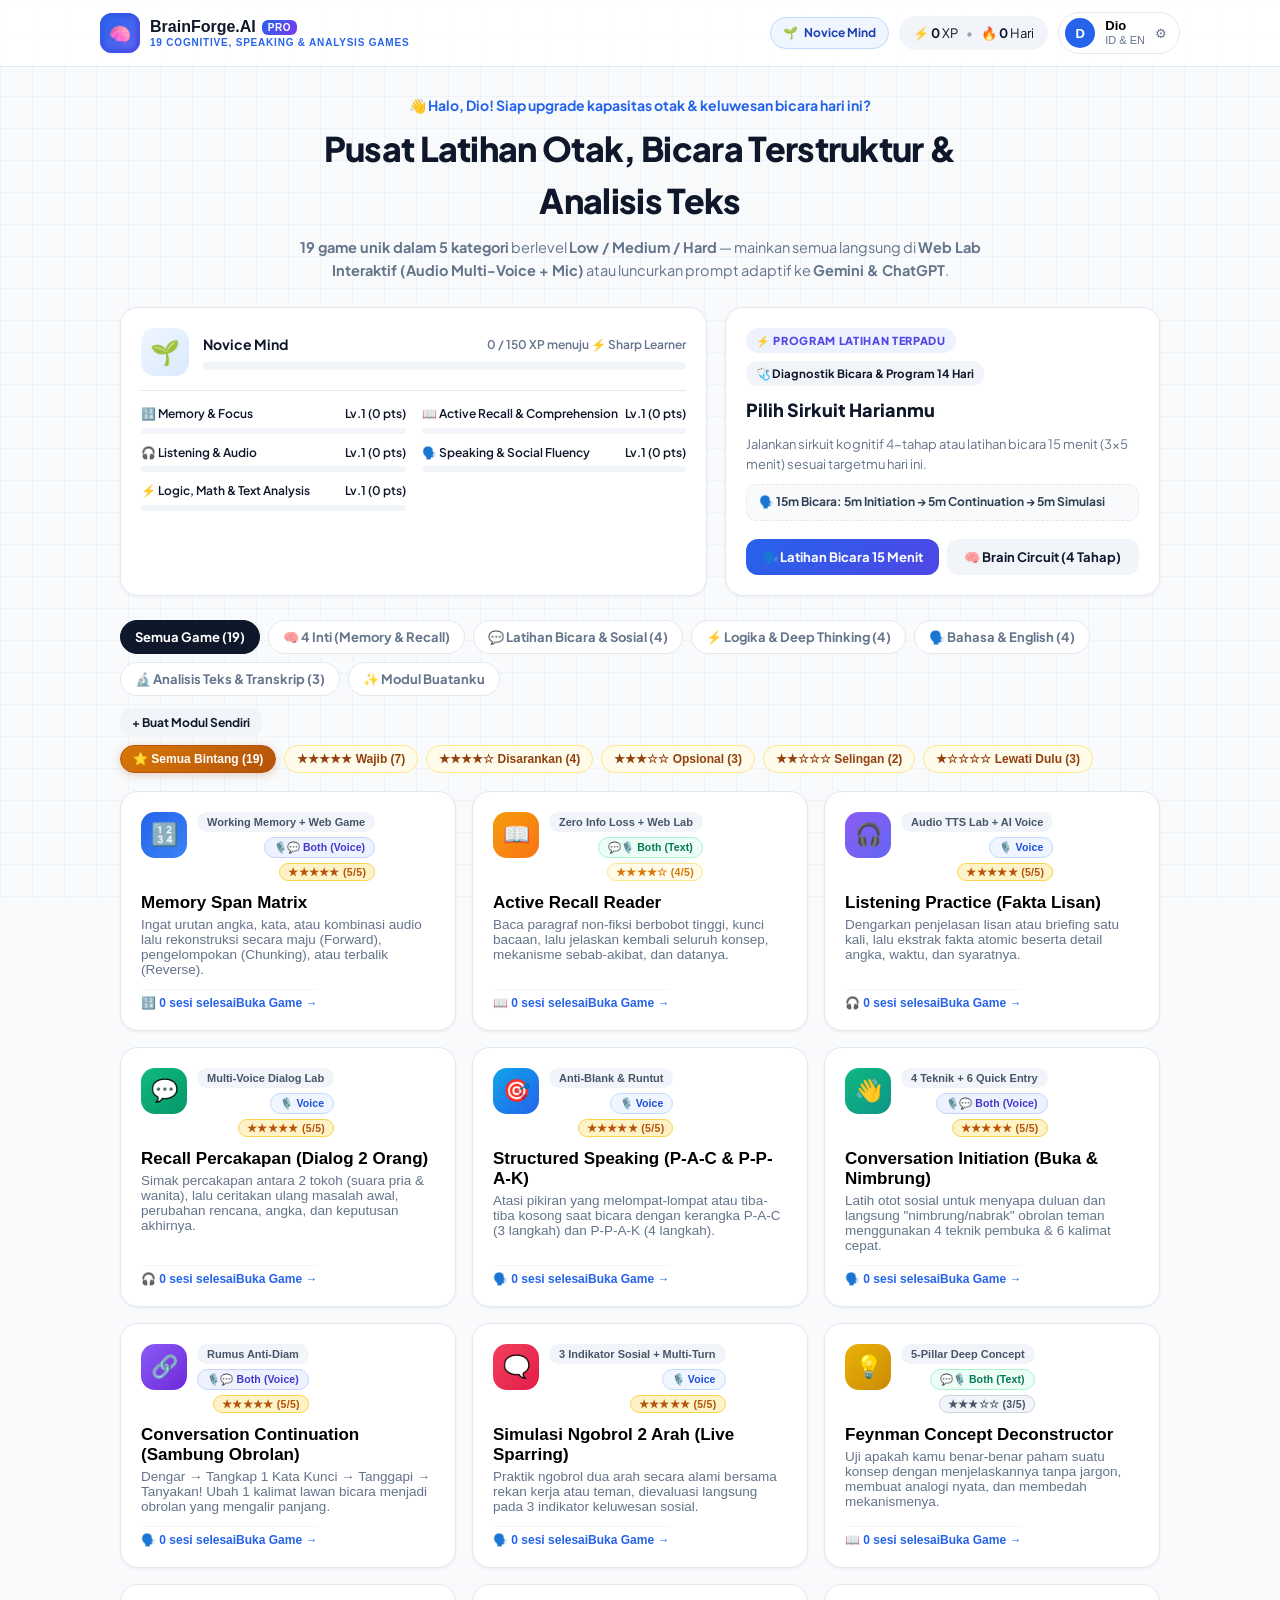
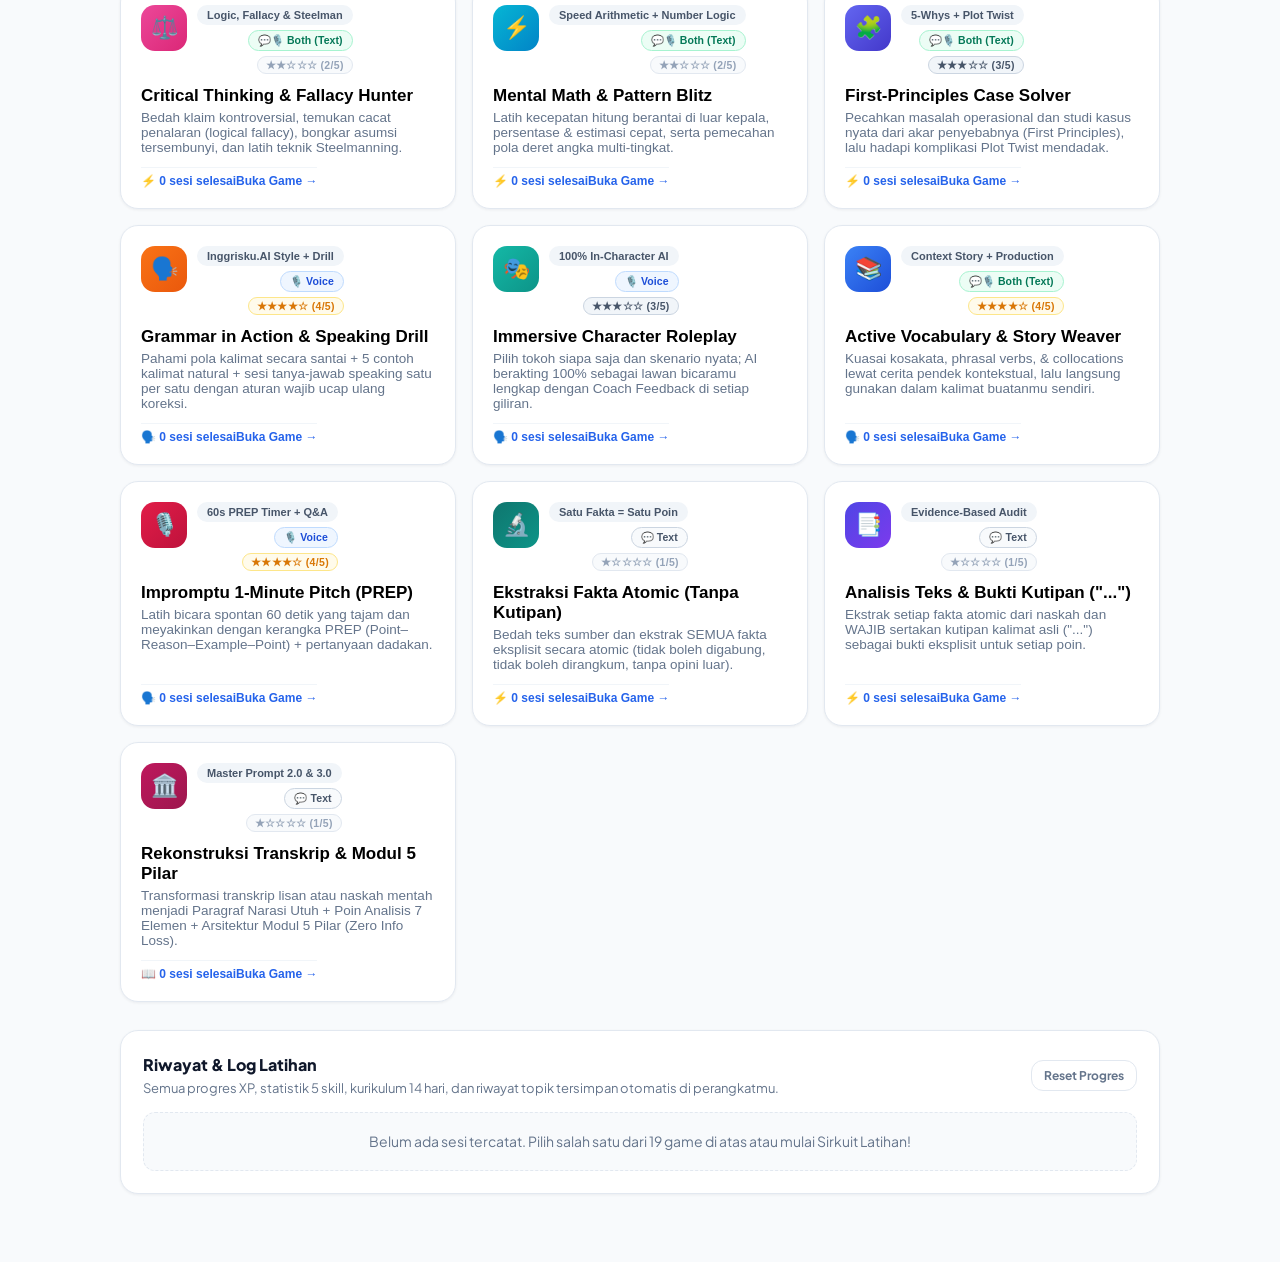
==== BrainForge_HP_Standalone.html @ bdf231d9 "Initial commit: BrainForge.AI Pro (19 Games, Web Lab, & Android Hub)" ====
<!DOCTYPE html>
<html lang="id">
<head>
  <meta charset="UTF-8" />
  <meta name="viewport" content="width=device-width, initial-scale=1.0" />
  <meta name="theme-color" content="#2563eb" />
  <title>BrainForge.AI Pro — Cognitive, Speaking &amp; Text Mastery Suite</title>
  <link rel="icon" type="image/png" href="[data-uri]" />
  <link rel="apple-touch-icon" href="[data-uri]" />
  <link rel="manifest" href="manifest.webmanifest" />
  <link rel="preconnect" href="https://fonts.googleapis.com" />
  <link rel="preconnect" href="https://fonts.gstatic.com" crossorigin />
  <link href="https://fonts.googleapis.com/css2?family=Plus+Jakarta+Sans:wght@400;500;600;700;800&display=swap" rel="stylesheet" />
  <style>
:root {
  --bg: #f8fafc;
  --surface: #ffffff;
  --text: #0f172a;
  --muted: #64748b;
  --border: #e2e8f0;
  --primary: #2563eb;
  --primary-hover: #1d4ed8;
  --emerald: #10b981;
  --amber: #f59e0b;
  --purple: #8b5cf6;
  --shadow-sm: 0 1px 3px rgba(15, 23, 42, 0.06);
  --shadow-md: 0 10px 28px rgba(15, 23, 42, 0.07);
  --radius: 18px;
}

* {
  box-sizing: border-box;
  margin: 0;
  padding: 0;
}

body {
  font-family: 'Plus Jakarta Sans', -apple-system, BlinkMacSystemFont, 'Segoe UI', sans-serif;
  background-color: var(--bg);
  color: var(--text);
  line-height: 1.55;
  min-height: 100vh;
}

.bg-grid {
  position: fixed;
  inset: 0;
  pointer-events: none;
  z-index: -1;
  background-image:
    linear-gradient(to right, rgba(148, 163, 184, 0.08) 1px, transparent 1px),
    linear-gradient(to bottom, rgba(148, 163, 184, 0.08) 1px, transparent 1px);
  background-size: 32px 32px;
}

/* Navbar */
.navbar {
  position: relative;
  z-index: 30;
  background: rgba(255, 255, 255, 0.92);
  border-bottom: 1px solid var(--border);
}

.nav-inner {
  max-width: 1120px;
  margin: 0 auto;
  padding: 12px 20px;
  display: flex;
  align-items: center;
  justify-content: space-between;
  gap: 12px;
}

body.in-flutter-app .nav-inner {
  padding-left: 54px;
}

.brand {
  display: flex;
  align-items: center;
  gap: 10px;
  background: none;
  border: none;
  cursor: pointer;
  text-align: left;
}

.brand-icon,
.brand-logo-img {
  width: 40px;
  height: 40px;
  border-radius: 12px;
  background: linear-gradient(135deg, #2563eb, #6366f1);
  display: grid;
  place-items: center;
  font-size: 20px;
  object-fit: cover;
  box-shadow: var(--shadow-sm);
}

.brand-text {
  display: flex;
  flex-direction: column;
}

.brand-text strong {
  font-size: 16px;
  font-weight: 800;
  color: var(--text);
  line-height: 1.15;
  display: flex;
  align-items: center;
  gap: 6px;
}

.pro-badge {
  font-size: 10px;
  background: linear-gradient(135deg, #2563eb, #7c3aed);
  color: #fff;
  padding: 2px 6px;
  border-radius: 6px;
  letter-spacing: 0.05em;
}

.brand-text small {
  font-size: 10px;
  font-weight: 700;
  letter-spacing: 0.08em;
  color: var(--primary);
}

.nav-actions {
  display: flex;
  align-items: center;
  gap: 10px;
}

.rank-pill {
  display: flex;
  align-items: center;
  gap: 6px;
  background: #eff6ff;
  border: 1px solid #bfdbfe;
  color: #1e40af;
  padding: 6px 12px;
  border-radius: 999px;
  font-size: 12px;
}

.stat-pill {
  display: flex;
  align-items: center;
  gap: 8px;
  background: #f1f5f9;
  padding: 7px 14px;
  border-radius: 999px;
  font-size: 13px;
  color: var(--text);
}

.stat-pill .dot {
  color: #94a3b8;
}

.profile-pill {
  display: flex;
  align-items: center;
  gap: 10px;
  background: var(--surface);
  border: 1px solid var(--border);
  padding: 5px 12px 5px 6px;
  border-radius: 999px;
  cursor: pointer;
  transition: border-color 0.15s, box-shadow 0.15s;
}

.profile-pill:hover {
  border-color: #cbd5e1;
  box-shadow: var(--shadow-sm);
}

.avatar {
  width: 30px;
  height: 30px;
  border-radius: 999px;
  background: var(--primary);
  color: #fff;
  font-weight: 700;
  font-size: 13px;
  display: grid;
  place-items: center;
}

.profile-meta {
  display: flex;
  flex-direction: column;
  text-align: left;
  line-height: 1.15;
}

.profile-meta strong {
  font-size: 13px;
}

.profile-meta small {
  font-size: 11px;
  color: var(--muted);
}

.edit-icon {
  font-size: 13px;
  color: var(--muted);
}

/* Container */
.container {
  max-width: 1080px;
  margin: 0 auto;
  padding: 28px 20px 68px;
}

.view {
  display: none;
}

.view.active {
  display: block;
}

/* Hero */
.hero {
  text-align: center;
  max-width: 740px;
  margin: 0 auto 26px;
}

.greeting {
  font-size: 14px;
  font-weight: 700;
  color: var(--primary);
  margin-bottom: 6px;
}

.hero h1 {
  font-size: clamp(25px, 3.6vw, 34px);
  font-weight: 800;
  letter-spacing: -0.02em;
  margin-bottom: 8px;
}

.subtitle {
  color: var(--muted);
  font-size: 14.5px;
}

/* Command Center (RPG Brain Stats + Daily Circuit) */
.command-center {
  display: grid;
  grid-template-columns: 1.35fr 1fr;
  gap: 18px;
  margin-bottom: 24px;
}

.cc-left,
.cc-right {
  background: var(--surface);
  border: 1px solid var(--border);
  border-radius: var(--radius);
  padding: 20px;
  box-shadow: var(--shadow-sm);
}

.cc-rank-header {
  display: flex;
  align-items: center;
  gap: 14px;
  padding-bottom: 14px;
  margin-bottom: 14px;
  border-bottom: 1px solid var(--border);
}

.cc-rank-badge {
  width: 48px;
  height: 48px;
  border-radius: 14px;
  background: linear-gradient(135deg, #eff6ff, #dbeafe);
  display: grid;
  place-items: center;
  font-size: 24px;
  flex-shrink: 0;
}

.cc-rank-info {
  flex: 1;
}

.cc-rank-title-row {
  display: flex;
  align-items: center;
  justify-content: space-between;
  margin-bottom: 6px;
  font-size: 14px;
}

.cc-xp-text {
  font-size: 12px;
  color: var(--muted);
  font-weight: 600;
}

.progress-track {
  width: 100%;
  height: 8px;
  background: #f1f5f9;
  border-radius: 999px;
  overflow: hidden;
}

.progress-fill {
  height: 100%;
  background: linear-gradient(90deg, #2563eb, #7c3aed);
  border-radius: 999px;
  transition: width 0.3s ease;
}

.skill-bars {
  display: grid;
  grid-template-columns: repeat(2, minmax(0, 1fr));
  gap: 10px 16px;
}

.skill-row {
  display: flex;
  flex-direction: column;
  gap: 4px;
}

.skill-row-top {
  display: flex;
  justify-content: space-between;
  font-size: 12px;
  font-weight: 600;
}

.skill-track {
  height: 6px;
  background: #f1f5f9;
  border-radius: 999px;
  overflow: hidden;
}

.skill-fill {
  height: 100%;
  border-radius: 999px;
  transition: width 0.3s ease;
}

.circuit-box {
  height: 100%;
  display: flex;
  flex-direction: column;
  justify-content: space-between;
  gap: 10px;
}

.circuit-tag {
  align-self: flex-start;
  font-size: 11px;
  font-weight: 800;
  letter-spacing: 0.06em;
  color: #4f46e5;
  background: #eef2ff;
  padding: 4px 10px;
  border-radius: 999px;
}

.circuit-box h3 {
  font-size: 18px;
  font-weight: 800;
}

.circuit-box p {
  font-size: 13px;
  color: var(--muted);
}

.circuit-steps {
  font-size: 12px;
  font-weight: 700;
  color: #334155;
  background: #f8fafc;
  border: 1px dashed var(--border);
  padding: 8px 12px;
  border-radius: 10px;
}

.btn-full {
  width: 100%;
}

/* Category Filter Toolbar */
.toolbar-row {
  display: flex;
  align-items: center;
  justify-content: space-between;
  flex-wrap: wrap;
  gap: 12px;
  margin-bottom: 18px;
}

.category-tabs {
  display: flex;
  flex-wrap: wrap;
  gap: 8px;
}

.cat-tab {
  padding: 8px 14px;
  border-radius: 999px;
  border: 1px solid var(--border);
  background: var(--surface);
  font-family: inherit;
  font-size: 13px;
  font-weight: 700;
  color: var(--muted);
  cursor: pointer;
  transition: all 0.15s;
}

.cat-tab:hover {
  border-color: #cbd5e1;
  color: var(--text);
}

.cat-tab.active {
  background: var(--text);
  border-color: var(--text);
  color: #fff;
}

/* Module Grid */
.module-grid {
  display: grid;
  grid-template-columns: repeat(3, minmax(0, 1fr));
  gap: 16px;
  margin-bottom: 28px;
}

.module-card {
  position: relative;
  background: var(--surface);
  border: 1px solid var(--border);
  border-radius: var(--radius);
  padding: 20px;
  text-align: left;
  cursor: pointer;
  box-shadow: var(--shadow-sm);
  transition: transform 0.16s ease, box-shadow 0.16s ease, border-color 0.16s ease;
  display: flex;
  flex-direction: column;
  gap: 12px;
}

.module-card:hover {
  transform: translateY(-3px);
  box-shadow: var(--shadow-md);
  border-color: #cbd5e1;
}

.module-card-top {
  display: flex;
  align-items: flex-start;
  justify-content: space-between;
  gap: 10px;
}

.module-icon {
  width: 46px;
  height: 46px;
  border-radius: 14px;
  display: grid;
  place-items: center;
  font-size: 22px;
  color: #fff;
}

.module-tags-col {
  display: flex;
  flex-direction: column;
  align-items: flex-end;
  gap: 5px;
}

.module-tag {
  font-size: 11px;
  font-weight: 700;
  padding: 4px 10px;
  border-radius: 999px;
  background: #f1f5f9;
  color: #475569;
}

.mode-badge {
  font-size: 10.5px;
  font-weight: 800;
  padding: 3px 9px;
  border-radius: 999px;
  border: 1px solid transparent;
  letter-spacing: 0.01em;
}

.mode-badge.mode-voice {
  background: #eff6ff;
  color: #1d4ed8;
  border-color: #bfdbfe;
}

.mode-badge.mode-both-voice {
  background: #eef2ff;
  color: #4338ca;
  border-color: #c7d2fe;
}

.mode-badge.mode-both-text {
  background: #ecfdf5;
  color: #047857;
  border-color: #a7f3d0;
}

.mode-badge.mode-text {
  background: #f8fafc;
  color: #475569;
  border-color: #cbd5e1;
}

.star-filter-row {
  display: flex;
  flex-wrap: wrap;
  gap: 8px;
  margin: -10px 0 18px;
}

.star-tab {
  border: 1px solid #fde68a;
  background: #fffbeb;
  color: #92400e;
  padding: 6px 12px;
  border-radius: 999px;
  font-size: 12px;
  font-weight: 700;
  cursor: pointer;
  transition: all 0.15s;
}

.star-tab:hover {
  background: #fef3c7;
}

.star-tab.active {
  background: linear-gradient(135deg, #d97706, #b45309);
  border-color: #b45309;
  color: #ffffff;
  box-shadow: 0 2px 8px rgba(180, 83, 9, 0.25);
}

.star-badge {
  font-size: 10.5px;
  font-weight: 800;
  padding: 2px 8px;
  border-radius: 999px;
  border: 1px solid transparent;
  letter-spacing: 0.03em;
}

.star-badge.star-5 {
  background: #fef3c7;
  color: #b45309;
  border-color: #fcd34d;
}

.star-badge.star-4 {
  background: #fffbeb;
  color: #d97706;
  border-color: #fde68a;
}

.star-badge.star-3 {
  background: #f1f5f9;
  color: #475569;
  border-color: #cbd5e1;
}

.star-badge.star-2,
.star-badge.star-1 {
  background: #f8fafc;
  color: #94a3b8;
  border-color: #e2e8f0;
}

.module-card h3 {
  font-size: 17px;
  font-weight: 800;
  margin-bottom: 4px;
}

.module-card p {
  font-size: 13.5px;
  color: var(--muted);
}

.module-footer {
  display: flex;
  align-items: center;
  justify-content: space-between;
  font-size: 12px;
  font-weight: 700;
  color: var(--primary);
  margin-top: auto;
  padding-top: 6px;
  border-top: 1px solid #f1f5f9;
}

/* History Card */
.history-card {
  background: var(--surface);
  border: 1px solid var(--border);
  border-radius: var(--radius);
  padding: 22px;
  box-shadow: var(--shadow-sm);
}

.history-header {
  display: flex;
  align-items: center;
  justify-content: space-between;
  gap: 12px;
  margin-bottom: 14px;
}

.history-header h2 {
  font-size: 16px;
  font-weight: 800;
}

.history-header p {
  font-size: 13px;
  color: var(--muted);
}

.history-list {
  display: flex;
  flex-direction: column;
  gap: 10px;
}

.history-empty {
  text-align: center;
  padding: 18px;
  color: var(--muted);
  font-size: 14px;
  background: #f8fafc;
  border-radius: 12px;
  border: 1px dashed var(--border);
}

.history-item {
  display: flex;
  align-items: center;
  justify-content: space-between;
  gap: 12px;
  padding: 12px 14px;
  border-radius: 12px;
  background: #f8fafc;
  border: 1px solid var(--border);
  font-size: 13px;
}

.history-item-left {
  display: flex;
  align-items: center;
  gap: 10px;
}

.history-badges {
  display: flex;
  align-items: center;
  gap: 6px;
}

.badge {
  font-size: 11px;
  font-weight: 700;
  padding: 3px 8px;
  border-radius: 999px;
}

.badge-low { background: #dcfce7; color: #166534; }
.badge-medium { background: #fef3c7; color: #92400e; }
.badge-hard { background: #fee2e2; color: #991b1b; }
.badge-xp { background: #dbeafe; color: #1e40af; }

/* Circuit Banner */
.circuit-banner {
  display: flex;
  align-items: center;
  justify-content: space-between;
  flex-wrap: wrap;
  gap: 12px;
  background: linear-gradient(135deg, #1e1b4b, #312e81);
  color: #fff;
  padding: 14px 18px;
  border-radius: 14px;
  margin-bottom: 16px;
}

.circuit-banner[hidden] {
  display: none;
}

.circuit-banner strong {
  display: block;
  font-size: 14px;
}

.circuit-banner span {
  font-size: 12px;
  color: #c7d2fe;
}

.circuit-banner-actions {
  display: flex;
  gap: 8px;
}

/* Workspace View */
.workspace-top-bar {
  display: flex;
  align-items: center;
  justify-content: space-between;
  margin-bottom: 14px;
}

.workspace-top-right {
  display: flex;
  align-items: center;
  gap: 8px;
}

.btn-back {
  background: var(--surface);
  border: 1px solid var(--border);
  border-radius: 12px;
  padding: 8px 14px;
  font-size: 13.5px;
  font-weight: 700;
  cursor: pointer;
  color: var(--text);
}

.btn-back:hover {
  background: #f1f5f9;
}

.workspace-badge {
  font-size: 12px;
  font-weight: 700;
  padding: 6px 12px;
  border-radius: 999px;
  background: #eff6ff;
  color: var(--primary);
}

.workspace-header-card {
  background: var(--surface);
  border: 1px solid var(--border);
  border-radius: var(--radius);
  padding: 22px;
  margin-bottom: 18px;
  box-shadow: var(--shadow-sm);
}

.ws-title-row {
  display: flex;
  align-items: center;
  gap: 16px;
}

.ws-icon {
  width: 54px;
  height: 54px;
  border-radius: 16px;
  display: grid;
  place-items: center;
  font-size: 26px;
  color: #fff;
  flex-shrink: 0;
}

.ws-title-row h1 {
  font-size: 22px;
  font-weight: 800;
}

.ws-title-row p {
  color: var(--muted);
  font-size: 14px;
}

.mode-tabs {
  display: flex;
  flex-wrap: wrap;
  gap: 8px;
  margin-top: 16px;
  padding-top: 16px;
  border-top: 1px solid var(--border);
}

.mode-tab {
  padding: 9px 16px;
  border-radius: 12px;
  border: 1px solid var(--border);
  background: #f8fafc;
  font-family: inherit;
  font-size: 13px;
  font-weight: 700;
  cursor: pointer;
  color: var(--muted);
}

.mode-tab.active {
  background: var(--primary);
  border-color: var(--primary);
  color: #fff;
}

/* Config & Prompt Cards */
.workspace-body {
  display: flex;
  flex-direction: column;
  gap: 18px;
}

.workspace-body[hidden] {
  display: none;
}

.config-card,
.prompt-card,
.minigame-card {
  background: var(--surface);
  border: 1px solid var(--border);
  border-radius: var(--radius);
  padding: 22px;
  box-shadow: var(--shadow-sm);
}

.config-grid-2 {
  display: grid;
  grid-template-columns: 1fr 1.2fr;
  gap: 16px;
  margin-bottom: 18px;
}

.config-card > .config-grid-2,
.config-card > .field-group:not(:first-child):not([hidden]) {
  margin-top: 20px;
  padding-top: 20px;
  border-top: 1px solid #e2e8f0;
}

@media (max-width: 980px) {
  .config-grid-2 .field-group + .field-group {
    padding-top: 20px;
    border-top: 1px solid #e2e8f0;
  }
}

.field-group {
  margin-bottom: 18px;
}

.field-group:last-child {
  margin-bottom: 0;
}

.field-group label {
  display: block;
  font-size: 13.5px;
  font-weight: 700;
  margin-bottom: 8px;
}

.label-row {
  display: flex;
  align-items: flex-start;
  justify-content: space-between;
  gap: 12px;
  margin-bottom: 10px;
}

.label-row label {
  margin-bottom: 0;
  flex: 1;
  line-height: 1.4;
}

.btn-link {
  background: #eff6ff;
  border: 1px solid #bfdbfe;
  border-radius: 999px;
  padding: 5px 11px;
  color: var(--primary);
  font-size: 12px;
  font-weight: 700;
  cursor: pointer;
  white-space: nowrap;
  flex-shrink: 0;
  transition: background 0.15s, border-color 0.15s;
}

.btn-link:hover {
  background: #dbeafe;
  border-color: var(--primary);
  text-decoration: none;
}

.interaction-select-grid {
  display: grid;
  grid-template-columns: 1.35fr 0.8fr 1fr;
  gap: 8px;
  align-items: stretch;
}

.interaction-select-grid .custom-select-wrap {
  display: block;
  width: 100%;
}

.optional {
  font-weight: 500;
  color: var(--muted);
  font-size: 12px;
}

.level-selector {
  display: grid;
  grid-template-columns: repeat(3, minmax(0, 1fr));
  gap: 10px;
}

.level-btn {
  padding: 12px 14px;
  border-radius: 14px;
  border: 2px solid var(--border);
  background: #f8fafc;
  cursor: pointer;
  text-align: left;
  transition: all 0.15s;
}

.level-btn-top {
  display: flex;
  align-items: center;
  justify-content: space-between;
  margin-bottom: 4px;
}

.level-btn strong {
  font-size: 15px;
  color: var(--text);
}

.xp-pill {
  font-size: 11px;
  font-weight: 800;
  padding: 2px 7px;
  border-radius: 999px;
  background: rgba(15, 23, 42, 0.07);
}

.level-btn small {
  font-size: 12px;
  color: var(--muted);
  display: block;
}

.level-btn.active[data-level="Low"] {
  border-color: #10b981;
  background: #ecfdf5;
}

.level-btn.active[data-level="Medium"] {
  border-color: #f59e0b;
  background: #fffbeb;
}

.level-btn.active[data-level="Hard"] {
  border-color: #ef4444;
  background: #fef2f2;
}

.lang-selector {
  display: flex;
  flex-wrap: wrap;
  gap: 8px;
}

.chip-btn {
  padding: 8px 13px;
  border-radius: 999px;
  border: 1px solid var(--border);
  background: #f8fafc;
  font-family: inherit;
  font-size: 12.5px;
  font-weight: 700;
  cursor: pointer;
  color: var(--text);
}

.chip-btn.active {
  background: var(--text);
  color: #fff;
  border-color: var(--text);
}

.select-compact {
  padding: 8px 10px;
  border-radius: 10px;
  border: 1px solid var(--border);
  background: #f8fafc;
  font-family: inherit;
  font-size: 12.5px;
  font-weight: 600;
  color: var(--text);
  cursor: pointer;
}

.text-input {
  width: 100%;
  padding: 12px 14px;
  border-radius: 12px;
  border: 1px solid var(--border);
  font-family: inherit;
  font-size: 14px;
  color: var(--text);
  background: #fff;
  outline: none;
  transition: border-color 0.15s;
}

.text-input:focus {
  border-color: var(--primary);
}

.topic-suggestions {
  display: flex;
  flex-wrap: wrap;
  gap: 6px;
  margin-top: 10px;
}

.topic-chip {
  font-size: 12px;
  padding: 5px 11px;
  border-radius: 999px;
  border: 1px solid var(--border);
  background: #f8fafc;
  color: #475569;
  cursor: pointer;
}

.topic-chip:hover {
  border-color: var(--primary);
  color: var(--primary);
  background: #eff6ff;
}

/* Custom Topic Browser (Tab 1 - 10, 100/Tab) */
.topic-browser-wrap {
  margin-top: 10px;
}

.topic-browser-toggle {
  width: 100%;
  display: flex;
  align-items: center;
  justify-content: space-between;
  padding: 11px 14px;
  border-radius: 12px;
  border: 1px solid var(--border);
  background: #f8fafc;
  color: var(--text);
  font-family: inherit;
  font-size: 13px;
  font-weight: 700;
  cursor: pointer;
  transition: border-color 0.15s, background 0.15s;
}

.topic-browser-toggle:hover,
.topic-browser-toggle.open {
  border-color: var(--primary);
  background: #eff6ff;
  color: var(--primary);
}

.tb-arrow {
  font-size: 11px;
  transition: transform 0.18s;
}

.topic-browser-toggle.open .tb-arrow {
  transform: rotate(180deg);
}

.topic-browser-panel {
  margin-top: 8px;
  border: 1px solid var(--border);
  border-radius: 14px;
  background: #ffffff;
  padding: 12px;
  box-shadow: var(--shadow-md);
}

.topic-browser-panel[hidden] {
  display: none;
}

.tb-panel-header {
  display: flex;
  align-items: center;
  justify-content: space-between;
  gap: 10px;
  padding-bottom: 10px;
  margin-bottom: 10px;
  border-bottom: 1px solid var(--border);
  font-size: 13px;
}

.input-with-clear {
  display: flex;
  align-items: center;
  gap: 6px;
}

.input-with-clear .text-input {
  flex: 1;
}

.btn-close-red {
  width: 30px;
  height: 30px;
  border-radius: 999px;
  border: 1px solid #fecaca;
  background: #fef2f2;
  color: #dc2626;
  font-size: 13px;
  font-weight: 800;
  display: inline-grid;
  place-items: center;
  cursor: pointer;
  flex-shrink: 0;
  transition: all 0.14s;
}

.btn-close-red:hover {
  background: #dc2626;
  color: #fff;
  border-color: #dc2626;
}

.topic-editor-box {
  position: relative;
  border-radius: 16px;
  border: 1.5px solid var(--border);
  background: #f8fafc;
  transition: border-color 0.18s ease, box-shadow 0.18s ease, background 0.18s ease;
  overflow: hidden;
}

.topic-editor-box:focus-within {
  border-color: var(--primary);
  background: #ffffff;
  box-shadow: 0 0 0 4px rgba(79, 70, 229, 0.12);
}

.topic-textarea {
  width: 100%;
  min-height: 92px;
  max-height: 220px;
  padding: 15px 48px 12px 16px;
  border: none;
  border-radius: 0;
  background: transparent;
  font-size: 15px;
  line-height: 1.55;
  resize: vertical;
  display: block;
}

.topic-textarea:focus {
  border-color: transparent;
}

.topic-textarea::placeholder {
  color: #94a3b8;
  font-size: 13.5px;
  line-height: 1.5;
}

.topic-clear-btn {
  position: absolute;
  top: 12px;
  right: 12px;
  width: 28px;
  height: 28px;
  font-size: 12px;
  opacity: 0.72;
}

.topic-clear-btn[hidden] {
  display: none;
}

.topic-clear-btn.is-active {
  opacity: 1;
}

.topic-editor-footer {
  display: flex;
  align-items: center;
  justify-content: space-between;
  gap: 10px;
  padding: 8px 14px;
  border-top: 1px dashed #e2e8f0;
  background: rgba(241, 245, 249, 0.6);
  font-size: 11.5px;
  color: var(--muted);
}

.topic-editor-hint {
  line-height: 1.35;
}

.topic-char-count {
  font-weight: 700;
  color: #64748b;
  white-space: nowrap;
}

.tb-search-row {
  margin-bottom: 10px;
}

.tb-search-input {
  padding: 9px 12px;
  font-size: 13px;
  background: #f8fafc;
}

.topic-page-tabs {
  display: flex;
  flex-wrap: wrap;
  gap: 6px;
  margin-bottom: 10px;
  padding-bottom: 10px;
  border-bottom: 1px solid var(--border);
}

.topic-page-tab {
  padding: 5px 10px;
  border-radius: 999px;
  border: 1px solid var(--border);
  background: #f8fafc;
  font-family: inherit;
  font-size: 11.5px;
  font-weight: 700;
  color: var(--muted);
  cursor: pointer;
  transition: all 0.14s;
}

.topic-page-tab:hover {
  border-color: var(--primary);
  color: var(--primary);
}

.topic-page-tab.active {
  background: var(--primary);
  border-color: var(--primary);
  color: #fff;
}

.topic-page-list {
  max-height: 250px;
  overflow-y: auto;
  display: flex;
  flex-direction: column;
  gap: 5px;
  padding-right: 4px;
}

.topic-list-item {
  width: 100%;
  display: flex;
  align-items: center;
  gap: 10px;
  padding: 9px 11px;
  border-radius: 10px;
  border: 1px solid transparent;
  background: #f8fafc;
  text-align: left;
  font-family: inherit;
  font-size: 13px;
  color: var(--text);
  cursor: pointer;
  transition: all 0.12s;
}

.topic-list-item:hover {
  background: #eff6ff;
  border-color: #bfdbfe;
  color: var(--primary);
}

.topic-list-item.selected {
  background: #dbeafe;
  border-color: var(--primary);
  font-weight: 700;
}

.topic-num-badge {
  font-size: 11px;
  font-weight: 800;
  padding: 2px 7px;
  border-radius: 6px;
  background: rgba(37, 99, 235, 0.1);
  color: var(--primary);
  flex-shrink: 0;
}

/* Prompt Output */
.prompt-card-header {
  display: flex;
  flex-direction: column;
  align-items: stretch;
  gap: 12px;
  margin-bottom: 14px;
}

.prompt-header-btns {
  display: flex;
  flex-direction: column;
  gap: 8px;
  width: 100%;
}

.prompt-header-btns button {
  width: 100%;
}

.prompt-card-header h2 {
  font-size: 16px;
  font-weight: 800;
}

.prompt-card-header p {
  font-size: 13px;
  color: var(--muted);
}

.prompt-textarea {
  width: 100%;
  padding: 14px;
  border-radius: 14px;
  border: 1px solid var(--border);
  background: #f8fafc;
  font-family: ui-monospace, SFMono-Regular, Menlo, Monaco, Consolas, monospace;
  font-size: 13px;
  line-height: 1.55;
  color: var(--text);
  resize: vertical;
  margin-bottom: 14px;
}

.prompt-textarea:focus {
  outline: none;
  border-color: var(--primary);
  background: #fff;
}

.launcher-actions {
  display: grid;
  grid-template-columns: 1fr 1fr auto;
  gap: 10px;
}

.btn-gemini,
.btn-chatgpt,
.btn-complete,
.btn-primary,
.btn-secondary,
.btn-ghost {
  display: inline-flex;
  align-items: center;
  justify-content: center;
  gap: 8px;
  padding: 12px 18px;
  border-radius: 12px;
  font-family: inherit;
  font-size: 14px;
  font-weight: 700;
  cursor: pointer;
  border: none;
  transition: transform 0.12s, opacity 0.15s, background 0.15s;
}

.btn-gemini {
  background: linear-gradient(135deg, #2563eb, #4f46e5);
  color: #fff;
}

.btn-chatgpt {
  background: #0f172a;
  color: #fff;
}

.btn-complete {
  background: #ecfdf5;
  color: #047857;
  border: 1px solid #a7f3d0;
}

.btn-primary {
  background: var(--primary);
  color: #fff;
}

.btn-secondary {
  background: #f1f5f9;
  color: var(--text);
}

.btn-ghost {
  background: transparent;
  color: var(--muted);
  border: 1px solid var(--border);
}

.btn-cancel-voice {
  display: inline-flex;
  align-items: center;
  justify-content: center;
  gap: 6px;
  border-radius: 12px;
  font-family: inherit;
  font-weight: 700;
  cursor: pointer;
  background: #fef2f2;
  color: #dc2626;
  border: 1px solid #fecaca;
  transition: all 0.15s;
}

.btn-cancel-voice:hover,
.btn-cancel-voice.is-speaking {
  background: #dc2626;
  color: #fff;
  border-color: #dc2626;
}

.btn-sm {
  padding: 7px 12px;
  font-size: 12px;
}

.btn-gemini:hover,
.btn-chatgpt:hover,
.btn-complete:hover,
.btn-primary:hover {
  opacity: 0.94;
  transform: translateY(-1px);
}

.launcher-hint {
  margin-top: 12px;
  font-size: 12px;
  color: var(--muted);
}

/* Interactive Web Labs */
.mg-controls {
  display: flex;
  flex-wrap: wrap;
  align-items: center;
  justify-content: space-between;
  gap: 12px;
  padding-bottom: 16px;
  border-bottom: 1px solid var(--border);
}

.mg-control-group {
  display: flex;
  align-items: center;
  flex-wrap: wrap;
  gap: 8px;
  font-size: 13px;
  font-weight: 700;
}

.mg-pills {
  display: flex;
  flex-wrap: wrap;
  gap: 6px;
}

.mg-score-box {
  font-size: 14px;
  color: var(--muted);
}

.mg-stage {
  padding: 30px 16px;
  text-align: center;
}

.mg-status {
  font-size: 14px;
  color: var(--muted);
  margin-bottom: 14px;
}

.mg-display {
  min-height: 76px;
  display: grid;
  place-items: center;
  font-size: clamp(22px, 3.6vw, 34px);
  font-weight: 800;
  letter-spacing: 0.05em;
  color: var(--primary);
  background: #f8fafc;
  border: 1px solid var(--border);
  border-radius: 16px;
  padding: 18px;
  margin-bottom: 18px;
}

.mg-input-area {
  display: flex;
  gap: 10px;
  max-width: 580px;
  margin: 0 auto;
}

.mg-footer {
  display: flex;
  align-items: center;
  justify-content: space-between;
  flex-wrap: wrap;
  gap: 12px;
  padding-top: 16px;
  border-top: 1px solid var(--border);
}

.mg-rule-note {
  font-size: 12px;
  color: var(--muted);
}

/* Active Recall & Audio Labs */
.lab-reading-box,
.lab-recall-box,
.lab-box {
  margin-top: 16px;
  padding: 18px;
  border-radius: 14px;
  background: #f8fafc;
  border: 1px solid var(--border);
}

.lab-reading-header {
  display: flex;
  align-items: center;
  justify-content: space-between;
  margin-bottom: 10px;
}

.lab-passage-text {
  font-size: 15.5px;
  line-height: 1.7;
  color: #1e293b;
}

.audio-stage {
  text-align: center;
  padding: 24px 16px;
  margin-top: 16px;
  background: linear-gradient(180deg, #f8fafc, #eff6ff);
  border: 1px solid #dbeafe;
  border-radius: 16px;
}

.audio-stage h3 {
  font-size: 18px;
  margin-bottom: 6px;
}

.audio-controls-row {
  display: flex;
  justify-content: center;
  align-items: center;
  gap: 10px;
  margin-top: 12px;
}

.lab-result-box {
  margin-top: 16px;
  padding: 18px;
  border-radius: 14px;
  background: #f0fdf4;
  border: 1px solid #bbf7d0;
  font-size: 14px;
}

/* Modal */
.modal-backdrop {
  position: fixed;
  inset: 0;
  background: rgba(15, 23, 42, 0.45);
  display: grid;
  place-items: center;
  padding: 20px;
  z-index: 50;
}

.modal-backdrop[hidden] {
  display: none;
}

.modal-card {
  width: 100%;
  max-width: 460px;
  background: var(--surface);
  border-radius: 20px;
  padding: 24px;
  box-shadow: 0 20px 45px rgba(15, 23, 42, 0.2);
}

.modal-card-lg {
  max-width: 620px;
}

.modal-card h2 {
  font-size: 20px;
  margin-bottom: 4px;
}

.modal-card > p {
  font-size: 13px;
  color: var(--muted);
  margin-bottom: 18px;
}

.modal-actions {
  display: flex;
  justify-content: flex-end;
  gap: 10px;
  margin-top: 18px;
}

/* Toast */
.toast {
  position: fixed;
  bottom: 24px;
  left: 50%;
  transform: translateX(-50%) translateY(16px);
  background: #0f172a;
  color: #fff;
  padding: 10px 18px;
  border-radius: 999px;
  font-size: 13px;
  font-weight: 600;
  opacity: 0;
  pointer-events: none;
  transition: opacity 0.2s, transform 0.2s;
  z-index: 60;
}

.toast.show {
  opacity: 1;
  transform: translateX(-50%) translateY(0);
}

@media (max-width: 900px) {
  .command-center {
    grid-template-columns: 1fr;
  }

  .module-grid {
    grid-template-columns: repeat(2, minmax(0, 1fr));
  }

  .config-grid-2 {
    grid-template-columns: 1fr;
  }
}

.custom-select-native {
  display: none !important;
}

.custom-select-wrap {
  position: relative;
  display: inline-block;
  max-width: 100%;
}

.custom-select-wrap.is-full {
  display: block;
  width: 100%;
}

.custom-select-trigger {
  width: 100%;
  display: flex;
  align-items: center;
  justify-content: space-between;
  gap: 8px;
  padding: 10px 13px;
  border-radius: 12px;
  border: 1.5px solid var(--border);
  background: #ffffff;
  color: var(--text);
  font-family: inherit;
  font-size: 13px;
  font-weight: 700;
  cursor: pointer;
  text-align: left;
  transition: border-color 0.15s, box-shadow 0.15s, background 0.15s;
}

.custom-select-wrap.is-full .custom-select-trigger {
  padding: 12px 14px;
  font-size: 14px;
  font-weight: 600;
}

.custom-select-trigger:hover,
.custom-select-trigger.open {
  border-color: var(--primary);
  background: #eff6ff;
  box-shadow: 0 0 0 3px rgba(37, 99, 235, 0.12);
}

.custom-select-arrow {
  font-size: 10px;
  color: var(--muted);
  transition: transform 0.18s;
  flex-shrink: 0;
}

.custom-select-trigger.open .custom-select-arrow {
  transform: rotate(180deg);
}

.custom-select-panel {
  position: absolute;
  top: calc(100% + 8px);
  left: 0;
  right: auto;
  bottom: auto;
  height: auto;
  min-width: 240px;
  max-width: min(320px, 90vw);
  padding: 14px;
  border-radius: 16px;
  border: 1.5px solid #cbd5e1;
  background: #ffffff;
  box-shadow: 0 18px 42px rgba(15, 23, 42, 0.22);
  z-index: 150;
}

.custom-select-panel[hidden] {
  display: none !important;
}

[hidden] {
  display: none !important;
}

.custom-select-list {
  display: flex;
  flex-direction: column;
  gap: 7px;
  max-height: 260px;
  overflow-y: auto;
}

.custom-select-option {
  width: 100%;
  display: flex;
  align-items: center;
  justify-content: space-between;
  gap: 10px;
  padding: 11px 13px;
  border-radius: 11px;
  border: 1px solid #e2e8f0;
  background: #f8fafc;
  color: var(--text);
  font-family: inherit;
  font-size: 13.5px;
  font-weight: 600;
  text-align: left;
  cursor: pointer;
  transition: all 0.14s;
}

.custom-select-option:hover {
  border-color: #93c5fd;
  background: #eff6ff;
}

.custom-select-option.active {
  background: var(--primary);
  color: #ffffff;
  border-color: var(--primary);
}

.custom-select-check {
  font-size: 13px;
  font-weight: 800;
  flex-shrink: 0;
}

@media (max-width: 640px) {
  .module-grid,
  .level-selector,
  .launcher-actions,
  .skill-bars {
    grid-template-columns: 1fr;
  }

  .rank-pill,
  .stat-pill {
    display: none;
  }

  .mg-input-area {
    flex-direction: column;
  }

  .interaction-select-grid {
    grid-template-columns: 1fr 1fr;
    gap: 10px;
  }

  .interaction-select-grid .custom-select-wrap:first-of-type {
    grid-column: 1 / -1;
  }

  .custom-select-panel {
    position: fixed;
    left: 16px;
    right: 16px;
    bottom: 24px;
    top: auto;
    height: auto;
    min-width: 0;
    width: auto;
    max-width: none;
    padding: 16px;
    z-index: 220;
    background: #ffffff;
    border: 2px solid #cbd5e1;
    box-shadow: 0 -8px 40px rgba(15, 23, 42, 0.28), 0 20px 50px rgba(15, 23, 42, 0.32);
    border-radius: 20px;
  }
}

</style>
</head>
<body>
  <div class="bg-grid"></div>

  <!-- Top Navbar -->
  <header class="navbar">
    <div class="nav-inner">
      <button class="brand" id="nav-home-btn" type="button" aria-label="Kembali ke Beranda">
        <img src="[data-uri]" alt="BrainForge.AI" class="brand-logo-img" />
        <span class="brand-text">
          <strong>BrainForge.AI <span class="pro-badge">PRO</span></strong>
          <small>19 COGNITIVE, SPEAKING &amp; ANALYSIS GAMES</small>
        </span>
      </button>

      <div class="nav-actions">
        <div class="rank-pill" id="nav-rank-pill" title="Rank Kognitif Saat Ini">
          <span id="nav-rank-icon">🌱</span>
          <strong id="nav-rank-name">Novice Mind</strong>
        </div>
        <div class="stat-pill" title="Total XP &amp; Streak Harian">
          <span>⚡ <strong id="nav-xp">0</strong> XP</span>
          <span class="dot">•</span>
          <span>🔥 <strong id="nav-streak">0</strong> Hari</span>
        </div>
        <button class="profile-pill" id="open-profile-btn" type="button">
          <span class="avatar" id="nav-avatar">D</span>
          <span class="profile-meta">
            <strong id="nav-name">Dio</strong>
            <small id="nav-lang">ID &amp; EN</small>
          </span>
          <span class="edit-icon">⚙</span>
        </button>
      </div>
    </div>
  </header>

  <main class="container">
    <!-- ==================== DASHBOARD VIEW ==================== -->
    <section id="dashboard-view" class="view active">
      <div class="hero">
        <p class="greeting" id="hero-greeting">👋 Halo! Siap upgrade kapasitas otak &amp; keluwesan bicara hari ini?</p>
        <h1>Pusat Latihan Otak, Bicara Terstruktur &amp; Analisis Teks</h1>
        <p class="subtitle">
          <strong>19 game unik dalam 5 kategori</strong> berlevel <strong>Low / Medium / Hard</strong> — mainkan semua langsung di <strong>Web Lab Interaktif (Audio Multi-Voice + Mic)</strong> atau luncurkan prompt adaptif ke <strong>Gemini &amp; ChatGPT</strong>.
        </p>
      </div>

      <!-- Cognitive Command Center (RPG Stats + Circuits + Speaking Diagnostic) -->
      <section class="command-center">
        <div class="cc-left">
          <div class="cc-rank-header">
            <div class="cc-rank-badge" id="cc-rank-icon">🌱</div>
            <div class="cc-rank-info">
              <div class="cc-rank-title-row">
                <strong id="cc-rank-title">Novice Mind</strong>
                <span class="cc-xp-text" id="cc-xp-progress-text">0 / 150 XP ke level berikutnya</span>
              </div>
              <div class="progress-track">
                <div class="progress-fill" id="cc-xp-bar" style="width: 0%"></div>
              </div>
            </div>
          </div>

          <div class="skill-bars" id="skill-bars">
            <!-- Rendered by app.js -->
          </div>
        </div>

        <div class="cc-right">
          <div class="circuit-box">
            <div style="display:flex;justify-content:space-between;align-items:center;gap:8px;flex-wrap:wrap;">
              <span class="circuit-tag">⚡ PROGRAM LATIHAN TERPADU</span>
              <button type="button" class="btn-secondary btn-sm" id="open-diagnostic-btn" style="font-size:11.5px;padding:5px 10px;">
                🩺 Diagnostik Bicara &amp; Program 14 Hari
              </button>
            </div>
            <h3>Pilih Sirkuit Harianmu</h3>
            <p>Jalankan sirkuit kognitif 4-tahap atau latihan bicara 15 menit (3×5 menit) sesuai targetmu hari ini.</p>
            <div class="circuit-steps" id="circuit-steps-preview">
              <span>🗣️ 15m Bicara: 5m Initiation → 5m Continuation → 5m Simulasi</span>
            </div>
            <div style="display:grid;grid-template-columns:1fr 1fr;gap:8px;margin-top:8px;">
              <button type="button" class="btn-gemini" id="start-speaking-circuit-btn" style="padding:10px 12px;font-size:13px;">
                🗣️ Latihan Bicara 15 Menit
              </button>
              <button type="button" class="btn-secondary" id="start-circuit-btn" style="padding:10px 12px;font-size:13px;">
                🧠 Brain Circuit (4 Tahap)
              </button>
            </div>
          </div>
        </div>
      </section>

      <!-- Category Filter & Custom Module Button -->
      <div class="toolbar-row">
        <div class="category-tabs" id="category-tabs">
          <button type="button" class="cat-tab active" data-cat="all">Semua Game (19)</button>
          <button type="button" class="cat-tab" data-cat="core">🧠 4 Inti (Memory &amp; Recall)</button>
          <button type="button" class="cat-tab" data-cat="social">💬 Latihan Bicara &amp; Sosial (4)</button>
          <button type="button" class="cat-tab" data-cat="cognitive">⚡ Logika &amp; Deep Thinking (4)</button>
          <button type="button" class="cat-tab" data-cat="language">🗣️ Bahasa &amp; English (4)</button>
          <button type="button" class="cat-tab" data-cat="analysis">🔬 Analisis Teks &amp; Transkrip (3)</button>
          <button type="button" class="cat-tab" data-cat="custom">✨ Modul Buatanku</button>
        </div>
        <button type="button" class="btn-secondary btn-sm" id="open-custom-modal-btn">
          + Buat Modul Sendiri
        </button>
      </div>

      <!-- Personalized Priority Star Filter -->
      <div class="star-filter-row" id="star-filter-tabs" aria-label="Filter Prioritas Bintang">
        <button type="button" class="star-tab active" data-star="all">⭐ Semua Bintang (19)</button>
        <button type="button" class="star-tab" data-star="5">★★★★★ Wajib (7)</button>
        <button type="button" class="star-tab" data-star="4">★★★★☆ Disarankan (4)</button>
        <button type="button" class="star-tab" data-star="3">★★★☆☆ Opsional (3)</button>
        <button type="button" class="star-tab" data-star="2">★★☆☆☆ Selingan (2)</button>
        <button type="button" class="star-tab" data-star="1">★☆☆☆☆ Lewati Dulu (3)</button>
      </div>

      <!-- Module Cards Grid -->
      <div class="module-grid" id="module-grid">
        <!-- Rendered by app.js -->
      </div>

      <!-- Recent History -->
      <section class="history-card">
        <div class="history-header">
          <div>
            <h2>Riwayat &amp; Log Latihan</h2>
            <p>Semua progres XP, statistik 5 skill, kurikulum 14 hari, dan riwayat topik tersimpan otomatis di perangkatmu.</p>
          </div>
          <button class="btn-ghost btn-sm" id="clear-history-btn" type="button">Reset Progres</button>
        </div>
        <div id="history-list" class="history-list">
          <!-- Rendered by app.js -->
        </div>
      </section>
    </section>

    <!-- ==================== WORKSPACE VIEW ==================== -->
    <section id="workspace-view" class="view">
      <!-- Circuit Banner (shown when in Daily Circuit or 15-Min Speaking Circuit mode) -->
      <div class="circuit-banner" id="circuit-banner" hidden>
        <div>
          <strong id="circuit-banner-title">⚡ Daily Circuit: Tahap 1</strong>
          <span id="circuit-banner-sub">Selesaikan tahap ini lalu klik Tahap Berikutnya.</span>
        </div>
        <div class="circuit-banner-actions">
          <span class="badge badge-xp" id="circuit-timer-badge" hidden style="font-size:13px;padding:6px 12px;">⏱️ 05:00</span>
          <button type="button" class="btn-secondary btn-sm" id="next-circuit-btn">Tahap Berikutnya →</button>
          <button type="button" class="btn-ghost btn-sm" id="exit-circuit-btn">Keluar Sirkuit</button>
        </div>
      </div>

      <div class="workspace-top-bar">
        <button class="btn-back" id="back-to-dashboard-btn" type="button">← Kembali ke Dashboard</button>
        <div class="workspace-top-right">
          <div class="workspace-badge" id="ws-badge">Modul</div>
        </div>
      </div>

      <div class="workspace-header-card">
        <div class="ws-title-row">
          <div class="ws-icon" id="ws-icon">🧠</div>
          <div style="flex:1;">
            <h1 id="ws-title">Judul Modul</h1>
            <p id="ws-desc">Deskripsi modul</p>
            <div id="ws-unique-mechanic" style="margin-top:8px;font-size:12.5px;color:#1d4ed8;background:#eff6ff;border:1px solid #bfdbfe;padding:6px 12px;border-radius:10px;display:inline-block;font-weight:600;"></div>
          </div>
        </div>

        <div class="mode-tabs" id="ws-mode-tabs">
          <button type="button" class="mode-tab active" data-mode="prompt">🚀 Prompt Launcher (Gemini / ChatGPT)</button>
          <button type="button" class="mode-tab" id="tab-weblab-btn" data-mode="weblab">🎮 Main Langsung di Web Lab (Interaktif &amp; Audio)</button>
        </div>
      </div>

      <!-- PANEL 1: SMART PROMPT BUILDER -->
      <div id="prompt-builder-panel" class="workspace-body">
        <div class="config-card">
          <div class="field-group">
            <label>1. Pilih Level Tantangan (Spesifikasi Unik per Game)</label>
            <div class="level-selector" id="level-selector">
              <button type="button" class="level-btn active" data-level="Low">
                <div class="level-btn-top">
                  <strong>Low</strong>
                  <span class="xp-pill">+25 XP</span>
                </div>
                <small id="level-desc-low">Santai &amp; dasar</small>
              </button>
              <button type="button" class="level-btn" data-level="Medium">
                <div class="level-btn-top">
                  <strong>Medium</strong>
                  <span class="xp-pill">+45 XP</span>
                </div>
                <small id="level-desc-medium">Menengah &amp; detail</small>
              </button>
              <button type="button" class="level-btn" data-level="Hard">
                <div class="level-btn-top">
                  <strong>Hard</strong>
                  <span class="xp-pill">+70 XP</span>
                </div>
                <small id="level-desc-hard">Cepat &amp; kompleks</small>
              </button>
            </div>
          </div>

          <div class="config-grid-2">
            <div class="field-group">
              <label>2. Pilih Bahasa Latihan</label>
              <div class="lang-selector" id="lang-selector">
                <button type="button" class="chip-btn active" data-lang="id">🇮🇩 Indonesia</button>
                <button type="button" class="chip-btn" data-lang="en">🇬🇧 English</button>
                <button type="button" class="chip-btn" data-lang="bilingual">🌐 Campur (ID + EN)</button>
              </div>
            </div>

            <div class="field-group">
              <div class="label-row">
                <label>3. Mode Interaksi &amp; Jumlah Ronde</label>
                <button type="button" class="btn-link" id="reset-interaction-btn" title="Reset pilihan ke default">↺ Reset Default</button>
              </div>
              <div class="interaction-select-grid">
                <select id="persona-select" class="select-compact" title="Gaya Coach AI">
                  <option value="bro">😎 Tutor Santai (Gen-Z / Bro)</option>
                  <option value="socratic">🧠 Socratic &amp; Kritis</option>
                  <option value="strict">🎯 Tegas &amp; Presisi</option>
                  <option value="mentor">🤝 Mentor Eksekutif</option>
                </select>
                <select id="rounds-select" class="select-compact" title="Jumlah Ronde">
                  <option value="3">3 Ronde</option>
                  <option value="5">5 Ronde</option>
                  <option value="10">10 Ronde</option>
                  <option value="20">20 Ronde</option>
                </select>
                <select id="interaction-select" class="select-compact" title="Mode Suara atau Teks">
                  <option value="chat">💬 Mode Chat</option>
                  <option value="voice">🎙️ Mode Suara (Voice)</option>
                </select>
              </div>
            </div>
          </div>

          <!-- Character Input (Visible for Roleplay & Speaking Simulation) -->
          <div class="field-group" id="character-field-group" hidden>
            <label for="character-input">🎭 Siapa tokoh lawan bicara yang ingin kamu ajak ngobrol?</label>
            <input
              type="text"
              id="character-input"
              class="text-input"
              placeholder="Contoh: Rekan kerja bagian HSE, Barista di London, HRD Perusahaan, Klien Proyek..."
            />
          </div>

          <div class="field-group topic-field-group">
            <div class="label-row">
              <label for="topic-input" id="topic-field-label">4. Pilih atau Tulis Topik Latihan <span class="optional">(opsional — terkurasi per kategori)</span></label>
              <button type="button" class="btn-link" id="random-topic-btn">🎲 Acak Topik Terkurasi</button>
            </div>
            <div class="topic-browser-wrap" id="topic-browser-wrap">
              <button type="button" class="topic-browser-toggle" id="topic-browser-toggle">
                <span id="topic-browser-toggle-label">📂 Pilih dari Kategori &amp; Subkategori Topik Terkurasi (ID / EN)</span>
                <span class="tb-arrow" id="tb-arrow">▼</span>
              </button>
              <div class="topic-browser-panel" id="topic-browser-panel" hidden>
                <div class="tb-panel-header">
                  <strong>📂 Katalog Topik &amp; Skenario Terkurasi</strong>
                  <button type="button" class="btn-close-red" id="topic-browser-close-btn" title="Tutup katalog topik">✕</button>
                </div>
                <div class="tb-search-row">
                  <input
                    type="search"
                    id="topic-search-input"
                    class="text-input tb-search-input"
                    placeholder="🔍 Cari topik (misal: HSE, APD, Python, Bandung, rapat, tidur)..."
                  />
                </div>
                <div class="topic-page-tabs" id="topic-page-tabs">
                  <!-- Category tabs rendered by app.js -->
                </div>
                <div class="topic-page-list" id="topic-page-list">
                  <!-- Subcategories & curated topics rendered by app.js -->
                </div>
              </div>
            </div>
            <div class="topic-editor-box" style="margin-top: 10px;">
              <textarea
                id="topic-input"
                class="text-input topic-textarea"
                rows="3"
                placeholder="Tulis topik, situasi obrolan, atau tempel (paste) teks sumber yang ingin dibedah di sini..."
              ></textarea>
              <button type="button" class="btn-close-red topic-clear-btn" id="clear-topic-btn" title="Hapus / Kosongkan topik" hidden>✕</button>
              <div class="topic-editor-footer">
                <span class="topic-editor-hint" id="topic-editor-hint">✍️ Bebas dikosongkan (AI akan memilihkan otomatis) atau isi sesuai kebutuhanmu.</span>
                <span class="topic-char-count" id="topic-char-count">0 karakter</span>
              </div>
            </div>
          </div>
        </div>

        <div class="prompt-card">
          <div class="prompt-card-header">
            <div>
              <h2>Master Prompt Siap Pakai</h2>
              <p>Dirakit secara spesifik mengikuti keunikan game, level, bahasa, dan topik pilihanmu.</p>
            </div>
            <div class="prompt-header-btns">
              <button type="button" class="btn-ghost btn-sm" id="speak-prompt-btn">🔊 Bacakan</button>
              <button type="button" class="btn-cancel-voice btn-sm" id="cancel-speak-btn" title="Hentikan pembacaan suara">⏹ Cancel</button>
              <button type="button" class="btn-secondary btn-sm" id="copy-prompt-btn">📋 Copy Prompt</button>
            </div>
          </div>

          <textarea id="prompt-output" class="prompt-textarea" rows="13"></textarea>

          <div class="launcher-actions">
            <button type="button" class="btn-gemini" id="launch-gemini-btn">
              <span>✨</span>
              <span>Lanjut ke Gemini</span>
            </button>
            <button type="button" class="btn-chatgpt" id="launch-chatgpt-btn">
              <span>🤖</span>
              <span>Lanjut ke ChatGPT</span>
            </button>
            <button type="button" class="btn-complete" id="mark-complete-btn">
              <span>✓</span>
              <span>Catat Selesai (+XP)</span>
            </button>
          </div>
          <p class="launcher-hint">
            💡 <strong>Integrasi Cerdas:</strong> Klik <em>Lanjut ke Gemini</em> otomatis menyalin prompt, mengirim parameter <code>#bf_prompt</code> untuk ekstensi Auto-Fill, &amp; memicu Auto-Paste lokal. Klik <em>Lanjut ke ChatGPT</em> langsung mengisi prompt otomatis via URL.
          </p>
        </div>
      </div>

      <!-- PANEL 2: INTERACTIVE WEB LAB (Mendukung Seluruh 19 Game!) -->
      <div id="weblab-panel" class="workspace-body" hidden>
        <!-- LAB A: MEMORY SPAN MATRIX (Visual + Audio ID/EN + Context Words) -->
        <div class="minigame-card" id="lab-memory" hidden>
          <div class="mg-controls">
            <div class="mg-control-group">
              <label>Level:</label>
              <div class="mg-pills" id="mg-level-pills">
                <button type="button" class="chip-btn active" data-mg-level="Low">Low (4 Maju)</button>
                <button type="button" class="chip-btn" data-mg-level="Medium">Medium (6 Maju)</button>
                <button type="button" class="chip-btn" data-mg-level="Hard">Hard (8 Terbalik)</button>
              </div>
            </div>
            <div class="mg-control-group">
              <label>Tipe:</label>
              <div class="mg-pills" id="mg-type-pills">
                <button type="button" class="chip-btn active" data-mg-type="numbers">Angka</button>
                <button type="button" class="chip-btn" data-mg-type="words-id">Kata (ID)</button>
                <button type="button" class="chip-btn" data-mg-type="words-en">Words (EN)</button>
                <button type="button" class="chip-btn" data-mg-type="audio-id">🔊 Audio (ID)</button>
                <button type="button" class="chip-btn" data-mg-type="audio-en">🔊 Audio (EN)</button>
              </div>
            </div>
            <div class="mg-score-box">
              Ronde: <strong id="mg-round">1</strong> • Skor: <strong id="mg-score">0</strong>
            </div>
          </div>

          <div class="mg-stage">
            <p class="mg-status" id="mg-status">Pilih level &amp; tipe, lalu klik Mulai Ronde untuk melatih Working Memory.</p>
            <div class="mg-display" id="mg-display">—</div>
            <div class="mg-input-area" id="mg-input-area" hidden>
              <input
                type="text"
                id="mg-answer-input"
                class="text-input"
                placeholder="Ketik urutan yang kamu ingat (pisahkan dengan spasi)..."
                autocomplete="off"
              />
              <button type="button" class="btn-secondary" id="mg-mic-btn" title="Jawab pakai suara (Mic)">🎙️</button>
              <button type="button" class="btn-primary" id="mg-submit-btn">Cek Jawaban</button>
            </div>
          </div>

          <div class="mg-footer">
            <button type="button" class="btn-primary" id="mg-start-btn">▶ Mulai Ronde Baru</button>
            <span class="mg-rule-note">Low: 4 item • Medium: 6 item • Hard: 8 item (ketik urutan terbalik dari belakang!)</span>
          </div>
        </div>

        <!-- LAB B: ACTIVE RECALL READER (Read -> Lock -> Explain via Text or Mic) -->
        <div class="minigame-card" id="lab-recall" hidden>
          <div class="mg-controls">
            <div class="mg-control-group">
              <label>Level Bacaan:</label>
              <div class="mg-pills" id="ar-level-pills">
                <button type="button" class="chip-btn active" data-ar-level="Low">Low</button>
                <button type="button" class="chip-btn" data-ar-level="Medium">Medium</button>
                <button type="button" class="chip-btn" data-ar-level="Hard">Hard</button>
              </div>
            </div>
            <div class="mg-control-group">
              <button type="button" class="btn-secondary btn-sm" id="ar-next-passage-btn">🔄 Ganti Bacaan</button>
              <button type="button" class="btn-ghost btn-sm" id="ar-speak-passage-btn">🔊 Dengarkan</button>
              <button type="button" class="btn-ghost btn-sm" id="ar-custom-toggle-btn">✍️ Tempel Teks Sendiri</button>
            </div>
          </div>

          <div id="ar-custom-box" class="lab-box" hidden>
            <label style="font-size:13px;font-weight:700;display:block;margin-bottom:6px;">Tempel Paragraf Buku/Artikel yang Ingin Kamu Kuasai:</label>
            <textarea id="ar-custom-input" class="prompt-textarea" rows="4" placeholder="Paste paragraf artikel/materi di sini lalu klik Gunakan Teks Ini..."></textarea>
            <button type="button" class="btn-primary btn-sm" id="ar-use-custom-btn">Gunakan Teks Ini</button>
          </div>

          <div class="lab-reading-box" id="ar-reading-box">
            <div class="lab-reading-header">
              <strong id="ar-passage-title">Judul Bacaan</strong>
              <span class="badge badge-xp" id="ar-timer-badge">Waktu Baca: 0d</span>
            </div>
            <p id="ar-passage-text" class="lab-passage-text"></p>
            <div style="margin-top: 14px;">
              <button type="button" class="btn-primary" id="ar-lock-btn">🔒 Tutup Buku &amp; Mulai Jelaskan Kembali</button>
            </div>
          </div>

          <div class="lab-recall-box" id="ar-recall-box" hidden>
            <div class="label-row" style="margin-bottom:8px;">
              <label><strong>Bacaan Dikunci!</strong> Jelaskan kembali seluruh konsep &amp; detail paragraf tadi dengan bahasamu sendiri:</label>
              <button type="button" class="btn-secondary btn-sm" id="ar-mic-btn">🎙️ Rekam Penjelasan Suara</button>
            </div>
            <textarea id="ar-user-answer" class="prompt-textarea" rows="5" placeholder="Ketik atau ucapkan semua poin penting yang kamu ingat tanpa mengintip..."></textarea>
            <div class="launcher-actions" style="grid-template-columns: auto auto 1fr;">
              <button type="button" class="btn-primary" id="ar-evaluate-btn">✓ Evaluasi Pemahamanku</button>
              <button type="button" class="btn-ghost" id="ar-peek-btn">👀 Buka Kembali Teks (Reset Kunci)</button>
            </div>
          </div>

          <div class="lab-result-box" id="ar-result-box" hidden></div>
        </div>

        <!-- LAB C: LISTENING AUDIO LAB & MULTI-VOICE DIALOGUE LAB -->
        <div class="minigame-card" id="lab-audio" hidden>
          <div class="mg-controls">
            <div class="mg-control-group">
              <label>Level Audio:</label>
              <div class="mg-pills" id="au-level-pills">
                <button type="button" class="chip-btn active" data-au-level="Low">Low (Jelas)</button>
                <button type="button" class="chip-btn" data-au-level="Medium">Medium (Natural)</button>
                <button type="button" class="chip-btn" data-au-level="Hard">Hard (Padat/Ralat)</button>
              </div>
            </div>
            <div class="mg-control-group">
              <button type="button" class="btn-secondary btn-sm" id="au-next-btn">🔄 Ganti Skenario Audio</button>
            </div>
          </div>

          <div class="audio-stage">
            <h3 id="au-title">Judul Audio</h3>
            <p class="mg-status" id="au-instruction">Klik Putar Audio, dengarkan baik-baik tanpa melihat teks, lalu tuliskan informasi yang kamu tangkap.</p>
            <div class="audio-controls-row">
              <button type="button" class="btn-gemini" id="au-play-btn">🔊 Putar Audio Sekarang</button>
              <button type="button" class="btn-ghost btn-sm" id="au-stop-btn">⏹ Berhenti</button>
            </div>
            <small id="au-plays-left" style="display:block;margin-top:8px;color:#64748b;">Diputar: 0x (Rekomendasi: maksimal 2x putar sebelum menjawab)</small>
          </div>

          <div class="field-group" style="margin-top:16px;">
            <div class="label-row">
              <label for="au-answer-input">Tuliskan Informasi Atomic / Rekonstruksi Isi Percakapan:</label>
              <button type="button" class="btn-secondary btn-sm" id="au-mic-btn">🎙️ Jawab Pakai Suara</button>
            </div>
            <textarea id="au-answer-input" class="prompt-textarea" rows="4" placeholder="1. ...\n2. ...\n3. ..."></textarea>
            <div style="display:flex;gap:10px;flex-wrap:wrap;">
              <button type="button" class="btn-primary" id="au-check-btn">✓ Cek Jawaban &amp; Lihat Transkrip Asli</button>
            </div>
          </div>

          <div class="lab-result-box" id="au-result-box" hidden></div>
        </div>

        <!-- LAB D: MENTAL MATH & PATTERN BLITZ -->
        <div class="minigame-card" id="lab-math" hidden>
          <div class="mg-controls">
            <div class="mg-control-group">
              <label>Level:</label>
              <div class="mg-pills" id="mm-level-pills">
                <button type="button" class="chip-btn active" data-mm-level="Low">Low (Berantai)</button>
                <button type="button" class="chip-btn" data-mm-level="Medium">Medium (Kali &amp; %)</button>
                <button type="button" class="chip-btn" data-mm-level="Hard">Hard (Deret &amp; Cerita)</button>
              </div>
            </div>
            <div class="mg-score-box">
              Combo: <strong id="mm-streak">0</strong> 🔥 • Skor: <strong id="mm-score">0</strong>
            </div>
          </div>

          <div class="mg-stage">
            <p class="mg-status" id="mm-status">Hitung di luar kepala tanpa kalkulator!</p>
            <div class="mg-display" id="mm-question" style="font-size:clamp(22px, 3.2vw, 34px);padding:18px;">Klik Soal Baru untuk mulai</div>
            <div class="mg-input-area" id="mm-input-area">
              <input type="text" id="mm-answer-input" class="text-input" placeholder="Ketik angka jawaban..." autocomplete="off" />
              <button type="button" class="btn-primary" id="mm-submit-btn">Jawab</button>
            </div>
          </div>

          <div class="mg-footer">
            <button type="button" class="btn-secondary" id="mm-next-btn">▶ Soal Berikutnya</button>
            <span class="mg-rule-note" id="mm-explanation">Tekan Enter untuk menjawab cepat.</span>
          </div>
        </div>

        <!-- LAB E: UNIVERSAL INTERACTIVE STUDIO (Social, Speaking, Feynman, Critical, Solver, Language & Text Analysis) -->
        <div class="minigame-card" id="lab-social" hidden>
          <div class="mg-controls">
            <div class="mg-control-group">
              <label>Level Lab:</label>
              <div class="mg-pills" id="soc-level-pills">
                <button type="button" class="chip-btn active" data-soc-level="Low">Low</button>
                <button type="button" class="chip-btn" data-soc-level="Medium">Medium</button>
                <button type="button" class="chip-btn" data-soc-level="Hard">Hard</button>
              </div>
            </div>
            <div class="mg-control-group">
              <button type="button" class="btn-secondary btn-sm" id="soc-next-btn">🔄 Ganti Tantangan</button>
              <button type="button" class="btn-ghost btn-sm" id="soc-custom-source-btn" hidden>✍️ Gunakan Teks Sendiri</button>
            </div>
          </div>

          <!-- Optional Custom Source Box for Text Analysis Modules -->
          <div id="soc-custom-box" class="lab-box" hidden style="margin-bottom:14px;">
            <label style="font-size:13px;font-weight:700;display:block;margin-bottom:6px;">Tempel Kalimat / Paragraf yang Ingin Kamu Bedah di Web Lab:</label>
            <textarea id="soc-custom-input" class="prompt-textarea" rows="3" placeholder="Tempel teks di sini untuk latihan ekstraksi fakta atomic / kutipan..."></textarea>
            <button type="button" class="btn-primary btn-sm" id="soc-use-custom-btn" style="margin-top:6px;">Gunakan Teks Ini</button>
          </div>

          <div class="audio-stage" style="text-align:left;">
            <div style="display:flex;justify-content:space-between;align-items:center;gap:10px;flex-wrap:wrap;">
              <div>
                <span class="badge badge-xp" id="soc-level-badge">Level Low</span>
                <strong id="soc-title" style="margin-left:6px;font-size:15px;">Latihan Interaktif</strong>
              </div>
              <div style="display:flex;gap:8px;align-items:center;">
                <button type="button" class="btn-secondary btn-sm" id="soc-timer-btn" hidden>⏱️ Mulai Timer 60d</button>
                <button type="button" class="btn-secondary btn-sm" id="soc-speak-prompt-btn">🔊 Dengarkan</button>
                <button type="button" class="btn-cancel-voice btn-sm" id="soc-stop-btn">⏹ Stop</button>
              </div>
            </div>
            <p id="soc-scenario-text" style="font-size:15px;font-weight:600;margin-top:12px;color:#0f172a;white-space:pre-line;line-height:1.6;"></p>
            <p id="soc-formula-text" style="font-size:13px;color:#1d4ed8;margin-top:10px;font-weight:600;background:#eff6ff;padding:8px 12px;border-radius:8px;"></p>

            <!-- Multi-Turn Conversation Log (for Simulasi Ngobrol 2 Arah & Roleplay) -->
            <div id="soc-dialogue-log" hidden style="margin-top:12px;display:flex;flex-direction:column;gap:8px;"></div>
          </div>

          <div class="field-group" style="margin-top:16px;">
            <div class="label-row">
              <label for="soc-answer-input" id="soc-answer-label">Ucapkan (via Mic) atau Ketik Jawaban / Analisis Kamu:</label>
              <button type="button" class="btn-secondary btn-sm" id="soc-mic-btn">🎙️ Bicara Sekarang (Mic)</button>
            </div>
            <textarea id="soc-answer-input" class="prompt-textarea" rows="4" placeholder="Susun jawabanmu secara runtut di sini..."></textarea>
            <div style="display:flex;gap:10px;flex-wrap:wrap;">
              <button type="button" class="btn-primary" id="soc-check-btn">✓ Evaluasi &amp; Lihat Model Jawaban Terbaik</button>
            </div>
          </div>

          <div class="lab-result-box" id="soc-result-box" hidden></div>
        </div>
      </div>
    </section>
  </main>

  <!-- ==================== MODAL: DIAGNOSTIK BICARA & KURIKULUM 14 HARI ==================== -->
  <div class="modal-backdrop" id="diagnostic-modal" hidden>
    <div class="modal-card modal-card-lg" style="max-height:88vh;overflow-y:auto;">
      <div style="display:flex;justify-content:space-between;align-items:center;gap:12px;">
        <h2>🩺 Diagnostik Kesulitan Bicara &amp; Program 14 Hari</h2>
        <button type="button" class="btn-close-red" id="close-diagnostic-btn" title="Tutup">✕</button>
      </div>
      <p style="margin-top:4px;color:#475569;font-size:14px;">
        Pilih kondisi yang paling sering kamu alami saat berbicara dengan teman atau rekan kerja (boleh pilih lebih dari satu) agar sistem merekomendasikan latihan yang paling tepat:
      </p>

      <div id="diagnostic-options" style="display:grid;gap:10px;margin:14px 0;">
        <!-- Rendered by app.js from SPEAKING_DIAGNOSTIC_PROFILES -->
      </div>

      <div id="diagnostic-result" class="lab-result-box" hidden style="margin-bottom:18px;"></div>

      <hr style="border:none;border-top:1px solid #e2e8f0;margin:18px 0;" />

      <div>
        <div style="display:flex;justify-content:space-between;align-items:center;flex-wrap:wrap;gap:8px;">
          <div>
            <h3 style="font-size:16px;">📅 Kurikulum Bertahap 14 Hari (Initiation, Continuation &amp; Structure)</h3>
            <p style="font-size:13px;color:#64748b;">Centang tahapan yang sudah kamu selesaikan atau klik <strong>Latih Sekarang</strong> untuk langsung membuka modulnya.</p>
          </div>
          <span class="badge badge-xp" id="plan-progress-badge">0 / 8 Tahap Selesai</span>
        </div>
        <div id="fourteen-day-list" style="display:grid;gap:8px;margin-top:12px;">
          <!-- Rendered by app.js from FOURTEEN_DAY_SPEAKING_PLAN -->
        </div>
      </div>
    </div>
  </div>

  <!-- ==================== MODAL: PROFILE ==================== -->
  <div class="modal-backdrop" id="profile-modal" hidden>
    <div class="modal-card">
      <h2>Profil &amp; Preferensi Latihan</h2>
      <p>Sesuaikan nama dan gaya belajar default kamu.</p>

      <div class="field-group">
        <label for="profile-name-input">Nama Panggilan</label>
        <input type="text" id="profile-name-input" class="text-input" placeholder="Contoh: Dio" />
      </div>

      <div class="field-group">
        <label for="profile-lang-select">Bahasa Latihan Default</label>
        <select id="profile-lang-select" class="text-input">
          <option value="id">🇮🇩 Bahasa Indonesia</option>
          <option value="en">🇬🇧 English</option>
          <option value="bilingual">🌐 Campur (Indonesia + English)</option>
        </select>
      </div>

      <div class="field-group">
        <label for="profile-persona-select">Gaya Coach AI Default</label>
        <select id="profile-persona-select" class="text-input">
          <option value="bro">😎 Santai &amp; Seru (Gaya Bro / Gen-Z)</option>
          <option value="socratic">🧠 Socratic Coach (Gali Pemahaman Dalam)</option>
          <option value="strict">🎯 Tegas &amp; Presisi Tinggi</option>
          <option value="mentor">🤝 Mentor Eksekutif</option>
        </select>
      </div>

      <div class="modal-actions">
        <button type="button" class="btn-ghost" id="close-profile-btn">Batal</button>
        <button type="button" class="btn-primary" id="save-profile-btn">Simpan Profil</button>
      </div>
    </div>
  </div>

  <!-- ==================== MODAL: CUSTOM MODULE BUILDER ==================== -->
  <div class="modal-backdrop" id="custom-module-modal" hidden>
    <div class="modal-card modal-card-lg">
      <h2>✨ Buat Modul Latihan Sendiri</h2>
      <p>Tambahkan modul custom sesukamu. Gunakan placeholder <code>{name}</code>, <code>{level}</code>, <code>{topic}</code>, <code>{lang}</code>, <code>{rounds}</code> di dalam template prompt.</p>

      <div class="config-grid-2">
        <div class="field-group">
          <label for="cm-title-input">Nama Modul</label>
          <input type="text" id="cm-title-input" class="text-input" placeholder="Contoh: Audit Laporan Harian HSE" />
        </div>
        <div class="field-group">
          <label for="cm-skill-select">Kategori Skill</label>
          <select id="cm-skill-select" class="text-input">
            <option value="memory">🔢 Memory &amp; Focus</option>
            <option value="recall">📖 Active Recall &amp; Comprehension</option>
            <option value="listening">🎧 Listening &amp; Audio</option>
            <option value="speaking">🗣️ Speaking &amp; Social Fluency</option>
            <option value="logic">⚡ Logic, Math &amp; Text Analysis</option>
          </select>
        </div>
      </div>

      <div class="field-group">
        <label for="cm-desc-input">Deskripsi Singkat</label>
        <input type="text" id="cm-desc-input" class="text-input" placeholder="Contoh: Latih merangkum ide pokok dan temuan lapangan dalam 3 kalimat padat." />
      </div>

      <div class="field-group">
        <label for="cm-template-input">Template Prompt AI</label>
        <textarea id="cm-template-input" class="prompt-textarea" rows="6">Halo, namaku {name}.
Latih aku pada level {level} tentang topik: "{topic}".
Aturan bahasa: {lang}
Berikan tantangan bertahap sebanyak {rounds} ronde, evaluasi jawabanku dengan skor 0-100 di tiap ronde!</textarea>
      </div>

      <div class="modal-actions">
        <button type="button" class="btn-ghost" id="close-custom-modal-btn">Batal</button>
        <button type="button" class="btn-primary" id="save-custom-module-btn">Simpan Modul Baru</button>
      </div>
    </div>
  </div>

  <!-- Toast Notification -->
  <div class="toast" id="toast" role="status" aria-live="polite"></div>

  <script>
const SKILL_META = {
  memory: { label: 'Memory & Focus', icon: '🔢', color: '#2563eb' },
  recall: { label: 'Active Recall & Comprehension', icon: '📖', color: '#f59e0b' },
  listening: { label: 'Listening & Audio', icon: '🎧', color: '#8b5cf6' },
  speaking: { label: 'Speaking & Social Fluency', icon: '🗣️', color: '#10b981' },
  logic: { label: 'Logic, Math & Text Analysis', icon: '⚡', color: '#ec4899' },
};

const RANK_TIERS = [
  { name: 'Novice Mind', icon: '🌱', minXp: 0 },
  { name: 'Sharp Learner', icon: '⚡', minXp: 150 },
  { name: 'Cognitive Adept', icon: '🔥', minXp: 400 },
  { name: 'Neural Master', icon: '💎', minXp: 800 },
  { name: 'Grandmaster Brain', icon: '👑', minXp: 1500 },
];

const PERSONAS = {
  bro: {
    label: '😎 Tutor Santai (Gaya Bro / Gen-Z)',
    instruction:
      'Gunakan gaya tutor santai, akrab, relate dengan keseharian, mengalir hidup (tidak kaku/robotik seperti buku teks), dan gunakan emoji secara fungsional untuk memperjelas struktur poin. Jangan bertele-tele, langsung tajam ke latihan.',
  },
  socratic: {
    label: '🧠 Socratic Coach (Kritis & Gali Akar Konsep)',
    instruction:
      'Gunakan metode Socratic yang tajam dan intelektual: jangan mudah puas dengan jawaban permukaan. Bedah mekanisme konsep, tanyakan "Mengapa?", "Bagaimana mekanisme kerjanya?", dan uji celah logika atau detail yang terlewat.',
  },
  strict: {
    label: '🎯 Tegas & Presisi Tinggi (High Performance)',
    instruction:
      'Gunakan gaya pelatih intensif berstandar tinggi: lugas, presisi, tanpa basa-basi. Fokus pada akurasi fakta atomic, angka + satuan + konteks lengkap, serta wajibkan perbaikan sebelum lanjut ke ronde berikutnya.',
  },
  mentor: {
    label: '🤝 Mentor Eksekutif (Sistematis & Analitis)',
    instruction:
      'Gunakan bahasa Indonesia/Inggris modern yang anggun, intelektual, dan terstruktur rapi layaknya buku atau modul pengetahuan berbobot tinggi.',
  },
};

// === DIAGNOSTIK KESULITAN BICARA (Dari Referensi asset/latihanbicara/chatgpt1.md) ===
const SPEAKING_DIAGNOSTIC_PROFILES = {
  A: {
    code: 'A',
    title: 'Kondisi A — Paham Pembicaraan, Tapi Bingung Harus Menjawab Apa',
    symptom: 'Kamu mendengar dan memahami perkataan teman, tetapi tidak tahu harus merespons atau menyambung dengan kalimat apa.',
    rootCause: 'Belum terbiasa menggunakan teknik "Tangkap 1 Kata Kunci → Tanggapi → Tanyakan" (Conversation Continuation).',
    recommendedModules: ['conversation-continuation', 'conversation-initiation', 'speaking-simulation'],
    actionTip: 'Jangan cari kalimat hebat. Tangkap 1 kata dari ucapan teman (misal tempat/waktu/kegiatan), lalu ubah jadi pertanyaan singkat.',
  },
  B: {
    code: 'B',
    title: 'Kondisi B — Mendengar Suara, Tapi Sulit Menangkap Inti Pembicaraan',
    symptom: 'Ketika orang lain berbicara agak panjang atau cepat, kamu sulit langsung menangkap poin utamanya.',
    rootCause: 'Kapasitas Active Listening & ekstraksi fakta lisan perlu dilatih agar telinga terbiasa menangkap kata kunci inti.',
    recommendedModules: ['listening-practice', 'recall-percakapan', 'conversation-continuation'],
    actionTip: 'Fokus tangkap 3 hal saja saat orang bicara: Siapa/Apa topiknya, Masalah/Perubahannya, dan Kesimpulannya.',
  },
  C: {
    code: 'C',
    title: 'Kondisi C — Paham Pembicaraan, Tapi Pikiran Kosong / Melompat Saat Bicara',
    symptom: 'Punya banyak ide di kepala atau tiba-tiba blank, sehingga kalimat melompat-lompat dan tidak terstruktur.',
    rootCause: 'Pikiran berjalan lebih cepat daripada ucapan tanpa kerangka penyusun kalimat (butuh pola P-A-C dan P-P-A-K).',
    recommendedModules: ['structured-speaking', 'impromptu-speaking', 'feynman-technique'],
    actionTip: 'Jangan mengejar bicara cepat! Gunakan pola 3 langkah: 1. Pendapat -> 2. Alasan -> 3. Contoh konkret.',
  },
  D: {
    code: 'D',
    title: 'Kondisi D — Punya Ide, Tapi Takut Menyela atau Takut Dianggap Aneh',
    symptom: 'Sebenarnya tahu mau ngomong apa, tapi ragu masuk ke obrolan grup dan terlalu memikirkan penilaian orang lain.',
    rootCause: 'Kurang jam terbang menggunakan kalimat pembuka cepat (Quick Entry) dan simulasi dua arah tanpa beban.',
    recommendedModules: ['conversation-initiation', 'speaking-simulation', 'roleplay-mastery'],
    actionTip: 'Gunakan 6 kalimat "nabrak/nimbrung" pendek (seperti "Terus gimana?", "Lagi bahas apa nih?") tanpa menunggu kalimat sempurna.',
  },
};

// === PROGRAM 14 HARI LATIHAN BICARA & SOSIAL (Dari asset/latihanbicara/chatgpt3.md) ===
const FOURTEEN_DAY_SPEAKING_PLAN = [
  { day: 'Hari 1–2', title: 'Membuat 10 Kalimat Pembuka (Contextual & Question)', moduleId: 'conversation-initiation', level: 'Low' },
  { day: 'Hari 3–4', title: 'Memulai & Nimbrung Percakapan di Situasi Harian', moduleId: 'conversation-initiation', level: 'Medium' },
  { day: 'Hari 5–6', title: 'Berlatih Follow-up Question (1 Jawaban -> 3 Pertanyaan)', moduleId: 'conversation-continuation', level: 'Low' },
  { day: 'Hari 7', title: 'Evaluasi Keruntutan Bicara (Pola P-A-C & P-P-A-K)', moduleId: 'structured-speaking', level: 'Medium' },
  { day: 'Hari 8–9', title: 'Reflective Response (Ulangi Inti Ucapan Lawan Bicara)', moduleId: 'conversation-continuation', level: 'Medium' },
  { day: 'Hari 10–11', title: 'Self-Disclosure (Cerita Pengalaman Sendiri + Lempar Balik)', moduleId: 'conversation-continuation', level: 'Hard' },
  { day: 'Hari 12–13', title: 'Topic Expansion (Kembangkan Topik Kerja -> Pengalaman -> Rencana)', moduleId: 'structured-speaking', level: 'Hard' },
  { day: 'Hari 14', title: 'Simulasi Percakapan 2 Arah Lengkap Tanpa Skrip', moduleId: 'speaking-simulation', level: 'Hard' },
];

// === 19 MODUL GAME UNIK (5 KATEGORI) ===
const DEFAULT_MODULES = [
  // =========================================================================
  // KATEGORI 1: CORE MEMORY & RECALL (4 Game Inti)
  // =========================================================================
  {
    id: 'memory-span',
    category: 'core',
    skill: 'memory',
    title: 'Memory Span Matrix',
    icon: '🔢',
    color: 'linear-gradient(135deg, #2563eb, #3b82f6)',
    tag: 'Working Memory + Web Game',
    description: 'Ingat urutan angka, kata, atau kombinasi audio lalu rekonstruksi secara maju (Forward), pengelompokan (Chunking), atau terbalik (Reverse).',
    webLabType: 'memory',
    topicMode: 'context',
    topicLabel: 'Konteks Kosakata / Tema Memori (Opsional)',
    topicPlaceholder: 'Contoh: Istilah keselamatan kerja HSE, daftar belanja & harga, atau biarkan kosong untuk angka/kata acak...',
    defaultInteraction: 'voice',
    uniqueMechanic: 'Tantangan Working Memory berbatas waktu dengan peningkatan beban item & cognitive interference.',
    levelHints: {
      Low: '4–5 item (angka/kata tunggal), urutan maju normal (Forward Span)',
      Medium: '6–7 item, kombinasi kata & angka kontekstual + 1 kalimat transisi pengecoh',
      Hard: '8–10 item padat, urutan terbalik (Reverse Span) atau pemilahan kategori + distraksi',
    },
    levelSpecs: {
      Low: {
        targetLoad: '4 hingga 5 item per ronde (kata benda/angka sederhana yang berkaitan dengan topik).',
        taskRule: 'Urutan Maju Normal (Forward Span) — ulangi persis dari item pertama hingga terakhir.',
        distractor: 'Tanpa pengecoh (fokus pada ketepatan urutan dasar).',
      },
      Medium: {
        targetLoad: '6 hingga 7 item per ronde (kombinasi kata kunci, istilah, dan angka/data).',
        taskRule: 'Urutan Maju atau Pengelompokan (Chunking 3-3) — ulangi sesuai urutan asli beserta angkanya.',
        distractor: 'Sisipkan 1 kalimat transisi singkat sebelum meminta pemain menjawab untuk menguji retensi.',
      },
      Hard: {
        targetLoad: '8 hingga 10 item padat per ronde (kombinasi istilah, angka + satuan, atau konsep).',
        taskRule: 'Urutan Terbalik (Reverse Span) ATAU Penyaringan Kategori (misal: sebutkan dari belakang ke depan, atau pisahkan angka dari kata).',
        distractor: 'Berikan 1 pertanyaan pengecoh singkat (cognitive interference) sebelum pemain menuliskan urutan jawabannya.',
      },
    },
    suggestions: [
      'Angka acak & PIN keamanan berantai',
      'Alat Pelindung Diri (APD) & kode zona HSE',
      'Jadwal keberangkatan pesawat, nomor gate & kota tujuan',
      'Daftar belanjaan, takaran gram & harga barang',
      'Istilah pemrograman Python, AI & struktur data',
    ],
  },
  {
    id: 'active-recall',
    category: 'core',
    skill: 'recall',
    title: 'Active Recall Reader',
    icon: '📖',
    color: 'linear-gradient(135deg, #f59e0b, #f97316)',
    tag: 'Zero Info Loss + Web Lab',
    description: 'Baca paragraf non-fiksi berbobot tinggi, kunci bacaan, lalu jelaskan kembali seluruh konsep, mekanisme sebab-akibat, dan datanya.',
    webLabType: 'recall',
    topicMode: 'topic',
    topicLabel: 'Topik Bacaan yang Ingin Dipelajari',
    topicPlaceholder: 'Contoh: Bagaimana otak membentuk mielin saat latihan intensif, atau cara kerja inflasi...',
    defaultInteraction: 'chat',
    uniqueMechanic: 'Uji tarik-paksa memori jangka panjang (Testing Effect) dari bacaan padat tanpa melihat teks.',
    levelHints: {
      Low: '1 paragraf (4–5 kalimat), 4 fakta/konsep inti jelas',
      Medium: '1–2 paragraf (6–7 kalimat), mekanisme sebab-akibat, analogi & data',
      Hard: '2 paragraf padat (8–10 kalimat), definisi presisi, mekanisme, angka+satuan+konteks & batasan',
    },
    levelSpecs: {
      Low: {
        length: '1 paragraf utuh dan mengalir (4–5 kalimat).',
        depth: 'Memuat minimal 4 fakta/konsep inti yang jelas (Definisi dasar, Alasan utama, dan 1 Contoh sederhana).',
        passingCriteria: 'Pemain mampu menjelaskan kembali minimal 3 dari 4 konsep inti dengan bahasanya sendiri.',
      },
      Medium: {
        length: '1–2 paragraf naratif yang padat wawasan (6–7 kalimat).',
        depth: 'Memuat 5–6 informasi penting: Definisi, Mekanisme Kerja (sebab-akibat), 1 Studi Kasus/Analogi, dan 1 Angka/Data beserta konteksnya.',
        passingCriteria: 'Pemain mampu menjelaskan alur sebab-akibat dan detail kasus tanpa mengubah makna asli.',
      },
      Hard: {
        length: '2 paragraf komprehensif berstandar buku non-fiksi tinggi (8–10 kalimat).',
        depth: 'Memuat 7+ poin atomic: Definisi Presisi, Mekanisme Teknis/Psikologis, Data/Angka + Satuan + Konteks, Studi Kasus Riil, Batasan/Pengecualian, dan Dampak Jangka Panjang.',
        passingCriteria: 'Zero Information Loss pada konsep inti: pemain dituntut menangkap mekanisme, angka/konteks, serta batasan/pengecualiannya.',
      },
    },
    suggestions: [
      'Bagaimana otak membentuk kebiasaan baru (Neuroplasticity & Mielinisasi)',
      'Mekanisme kerja inflasi, suku bunga bank sentral, dan daya beli',
      'Mengapa tidur dalam (deep sleep) membersihkan racun metabolik otak',
      'Prinsip Swiss Cheese Model dalam pencegahan kecelakaan kerja HSE',
      'Cara kerja Large Language Models (LLM) memprediksi token kata',
    ],
  },
  {
    id: 'listening-practice',
    category: 'core',
    skill: 'listening',
    title: 'Listening Practice (Fakta Lisan)',
    icon: '🎧',
    color: 'linear-gradient(135deg, #8b5cf6, #6366f1)',
    tag: 'Audio TTS Lab + AI Voice',
    description: 'Dengarkan penjelasan lisan atau briefing satu kali, lalu ekstrak fakta atomic beserta detail angka, waktu, dan syaratnya.',
    webLabType: 'listening',
    topicMode: 'topic',
    topicLabel: 'Konteks Briefing / Penjelasan Audio',
    topicPlaceholder: 'Contoh: Briefing keselamatan pagi di proyek, pengumuman bandara, atau laporan riset...',
    defaultInteraction: 'voice',
    uniqueMechanic: 'Ekstraksi fakta eksplisit dari monolog audio termasuk mendeteksi ralat/koreksi informasi dari pembicara.',
    levelHints: {
      Low: 'Monolog singkat & lugas (4–5 kalimat), ekstrak 3 fakta eksplisit',
      Medium: 'Monolog natural (6–7 kalimat) dengan detail waktu, angka+satuan, & alasan',
      Hard: 'Briefing padat (8–10 kalimat) dengan ralat informasi di tengah kalimat & syarat pengecualian',
    },
    levelSpecs: {
      Low: {
        audioStyle: 'Monolog pendek (4–5 kalimat) dengan struktur lugas dan tempo bicara santai.',
        density: 'Terdapat 3 fakta utama yang eksplisit dan mudah dibedakan.',
        challenge: 'Tangkap 3 informasi utama secara tepat tanpa tertukar.',
      },
      Medium: {
        audioStyle: 'Monolog informatif (6–7 kalimat) dengan tempo natural.',
        density: 'Memuat angka + satuan + konteks, alasan perubahan, serta urutan kejadian.',
        challenge: 'Tuliskan 3–4 informasi terpenting lengkap dengan detail angka/waktu/alasannya.',
      },
      Hard: {
        audioStyle: 'Briefing/penjelasan padat (8–10 kalimat) dengan beberapa klausa kompleks dan koreksi/ralat informasi di tengah kalimat.',
        density: 'Memuat data spesifik, syarat/kondisi ("kecuali jika..."), dan perbandingan A vs B.',
        challenge: 'Ekstrak minimal 4–5 fakta atomic secara presisi tanpa terjebak informasi awal yang sudah diralat oleh pembicara.',
      },
    },
    suggestions: [
      'Briefing pagi HSE tentang perubahan jalur evakuasi & izin kerja panas',
      'Pengumuman perubahan gate, jam boarding & kuota bagasi penerbangan',
      'Laporan eksperimen fokus pagi & dampaknya pada kelelahan mental',
      'Instruksi darurat rilis patch aplikasi dari CTO ke tim engineering',
      'Penjelasan dokter tentang protokol hidrasi dan ritme sirkadian',
    ],
  },
  {
    id: 'recall-percakapan',
    category: 'core',
    skill: 'listening',
    title: 'Recall Percakapan (Dialog 2 Orang)',
    icon: '💬',
    color: 'linear-gradient(135deg, #10b981, #059669)',
    tag: 'Multi-Voice Dialog Lab',
    description: 'Simak percakapan antara 2 tokoh (suara pria & wanita), lalu ceritakan ulang masalah awal, perubahan rencana, angka, dan keputusan akhirnya.',
    webLabType: 'dialogue',
    topicMode: 'scenario',
    topicLabel: 'Situasi Percakapan 2 Orang',
    topicPlaceholder: 'Contoh: Negosiasi perubahan jadwal proyek, koordinasi vendor acara, atau rencana perjalanan...',
    defaultInteraction: 'voice',
    uniqueMechanic: 'Melacak dinamika 2 pembicara: siapa mengusulkan apa, opsi mana yang ditolak, dan pembagian tugas akhir.',
    levelHints: {
      Low: 'Dialog 2 orang (5–6 baris), 1 kendala ringan & 1 keputusan akhir',
      Medium: 'Dialog 8–10 baris, ada perubahan rencana, alasan tiap tokoh, & detail waktu',
      Hard: 'Dialog 12–14 baris, negosiasi multi-syarat, biaya/angka, opsi batal, & pembagian PIC',
    },
    levelSpecs: {
      Low: {
        dialogueLength: '5–6 baris percakapan antara 2 karakter.',
        complexity: 'Alur kronologis lurus: 1 topik bahasan, 1 kendala ringan, dan 1 kesepakatan akhir.',
        recallTarget: 'Sebutkan siapa yang bicara, apa masalah awalnya, dan apa keputusan akhirnya.',
      },
      Medium: {
        dialogueLength: '8–10 baris percakapan dinamis antara 2 karakter.',
        complexity: 'Ada perubahan rencana di tengah dialog (misal: ganti jam/tempat/strategi), lengkap dengan alasan masing-masing.',
        recallTarget: 'Ceritakan kembali kronologi perubahan rencana, alasan tiap tokoh, detail waktu/angka, dan kesepakatan final.',
      },
      Hard: {
        dialogueLength: '12–14 baris percakapan intensif (negosiasi/rapat koordinasi).',
        complexity: 'Memuat beberapa angka/biaya/jam, syarat bersyarat ("jika X maka Y"), pendapat yang sempat ditolak, dan pembagian tugas akhir.',
        recallTarget: 'Rekonstruksi secara utuh: posisi awal tiap tokoh, angka & syarat yang disepakati, opsi yang dibatalkan, serta tugas spesifik masing-masing orang.',
      },
    },
    suggestions: [
      'Diskusi perubahan jadwal meeting & redistribusi tugas tim produk',
      'Negosiasi ruang lingkup fitur aplikasi dan tenggat waktu dengan klien',
      'Koordinasi mendadak lonjakan peserta workshop, sewa ballroom & katering',
      'Inspeksi lapangan antara petugas HSE dan supervisor kontraktor',
      'Perubahan lokasi dan jam ketemuan akhir pekan karena renovasi kafe',
    ],
  },

  // =========================================================================
  // KATEGORI 2: LATIHAN BICARA & SOSIAL (4 Game dari asset/latihanbicara)
  // =========================================================================
  {
    id: 'structured-speaking',
    category: 'social',
    skill: 'speaking',
    title: 'Structured Speaking (P-A-C & P-P-A-K)',
    icon: '🎯',
    color: 'linear-gradient(135deg, #0ea5e9, #2563eb)',
    tag: 'Anti-Blank & Runtut',
    description: 'Atasi pikiran yang melompat-lompat atau tiba-tiba kosong saat bicara dengan kerangka P-A-C (3 langkah) dan P-P-A-K (4 langkah).',
    webLabType: 'social',
    topicMode: 'topic',
    topicLabel: 'Topik Pendapat / Penjelasan Kerja yang Ingin Disusun',
    topicPlaceholder: 'Contoh: Mengapa penggunaan APD safety helmet wajib di area kerja, atau kenapa saya belajar Python & AI...',
    defaultInteraction: 'voice',
    uniqueMechanic: 'Melatih struktur berpikir sebelum kelancaran bicara: 1 ide per bagian agar kalimat tidak melompat-lompat.',
    levelHints: {
      Low: 'Pola 3 Langkah (Pendapat → Alasan → Contoh) untuk cerita & opini harian',
      Medium: 'Pola 4 Langkah P-P-A-K (Poin Utama → Penjelasan → Alasan/Contoh → Kesimpulan)',
      Hard: 'P-P-A-K Teknis/Profesional (HSE, Proyek, Teknologi) + Pertanyaan Uji Spontan',
    },
    levelSpecs: {
      Low: {
        framework: 'Pola 3 Langkah Sederhana (P-A-C): (1) Pendapat ("Menurut saya...") → (2) Alasan ("Karena...") → (3) Contoh ("Misalnya...").',
        targetFocus: 'Menyampaikan 1 ide utuh dengan tenang tanpa mengejar kalimat yang rumit atau sempurna.',
        evaluationFocus: 'Apakah ketiga bagian (Pendapat, Alasan, Contoh) hadir secara berurutan dan tidak melompat-lompat.',
      },
      Medium: {
        framework: 'Pola 4 Struktur P-P-A-K: (1) Poin Utama → (2) Penjelasan → (3) Alasan atau Contoh Konkret → (4) Kesimpulan.',
        targetFocus: 'Menjelaskan sesuatu di lingkungan kerja atau diskusi sehari-hari secara runtut dari kalimat pembuka hingga pengunci.',
        evaluationFocus: 'Kejelasan transisi antar 4 bagian P-P-A-K dan ketepatan contoh yang mendukung poin utama.',
      },
      Hard: {
        framework: 'Pola P-P-A-K Eksekutif / Lapangan + Sanggahan Spontan: Sampaikan penjelasan 4 struktur secara padat, lalu langsung jawab 1 pertanyaan interupsi/uji kasus.',
        targetFocus: 'Tetap runtut dan tenang meskipun ditanya mendadak di tengah briefing kerja (seperti inspeksi HSE atau rapat teknis).',
        evaluationFocus: 'Kekuatan logika P-P-A-K, ketepatan istilah/data konkret, serta ketenangan menjawab pertanyaan susulan.',
      },
    },
    suggestions: [
      'Mengapa penggunaan APD (Safety Helmet & Sepatu Safety) wajib di area kerja',
      'Mengapa belajar Python, Data Science & AI sangat berguna untuk karier',
      'Ceritakan satu hal paling menarik yang saya pelajari minggu ini',
      'Bagaimana cara menjaga fokus kerja di tengah banyaknya distraksi HP',
      'Pentingnya briefing pagi (Toolbox Meeting) sebelum memulai pekerjaan lapangan',
    ],
  },
  {
    id: 'conversation-initiation',
    category: 'social',
    skill: 'speaking',
    title: 'Conversation Initiation (Buka & Nimbrung)',
    icon: '👋',
    color: 'linear-gradient(135deg, #10b981, #0d9488)',
    tag: '4 Teknik + 6 Quick Entry',
    description: 'Latih otot sosial untuk menyapa duluan dan langsung "nimbrung/nabrak" obrolan teman menggunakan 4 teknik pembuka & 6 kalimat cepat.',
    webLabType: 'social',
    topicMode: 'scenario',
    topicLabel: 'Situasi Sosial / Tongkrongan / Kantor',
    topicPlaceholder: 'Contoh: Teman baru datang ke tongkrongan, duduk di ruang istirahat kantor, atau ikut training baru...',
    defaultInteraction: 'voice',
    uniqueMechanic: 'Simulasi masuk ke obrolan tanpa harus punya topik sendiri menggunakan situasi sekitar & observasi.',
    levelHints: {
      Low: '6 Kalimat Cepat (Quick Entry) & Contextual Opening di situasi santai',
      Medium: '4 Teknik Pembuka (Contextual, Question, Self-Introduction, Observation)',
      Hard: 'Nimbrung natural ke obrolan grup yang sedang berlangsung tanpa terasa menyela',
    },
    levelSpecs: {
      Low: {
        techniqueFocus: 'Contextual Opening & 6 Kalimat Pembuka Cepat ("Eh, dari mana?", "Terus gimana?", "Sekarang lagi sibuk apa?", "Lagi bahas apa nih?").',
        scenarioType: 'Situasi berdua yang santai (teman baru datang atau duduk bersebelahan di ruang istirahat).',
        taskRule: 'Buat 2 kalimat pembuka singkat yang ringan dan tidak membutuhkan jawaban panjang.',
      },
      Medium: {
        techniqueFocus: 'Kombinasi 4 Teknik Initiation: (A) Contextual Opening, (B) Question Opening, (C) Self-Introduction + lempar balik, (D) Observation Opening.',
        scenarioType: 'Situasi lingkungan kerja lintas divisi, acara pelatihan/sertifikasi, atau bertemu rekan lama.',
        taskRule: 'Buat 3 variasi kalimat pembuka dari sudut pandang berbeda (Situasi, Observasi, dan Perkenalan) untuk skenario yang diberikan.',
      },
      Hard: {
        techniqueFocus: 'Group Entry ("Nimbrung/Nabrak" Obrolan Aktif): Masuk ke percakapan 2–3 orang yang sedang berlangsung dengan menangkap konteks obrolan mereka.',
        scenarioType: 'Tongkrongan ramai atau diskusi rekan kerja yang sedang seru membahas suatu topik.',
        taskRule: 'Berikan respons jembatan (jembatan empati/komentar singkat) + pertanyaan ringan agar kamu langsung menjadi bagian dari obrolan tersebut.',
      },
    },
    suggestions: [
      'Teman baru datang ke ruang istirahat / tongkrongan dan duduk di dekatmu',
      'Berkenalan dengan rekan kerja dari divisi lain saat istirahat makan siang',
      'Membuka obrolan dengan peserta sebelah saat mengikuti training sertifikasi HSE',
      'Nimbrung ke 2 teman yang sedang asyik membahas kemacetan dan rencana liburan',
      'Menyapa rekan kerja yang kemarin terlihat sibuk menyiapkan proyek lapangan',
    ],
  },
  {
    id: 'conversation-continuation',
    category: 'social',
    skill: 'speaking',
    title: 'Conversation Continuation (Sambung Obrolan)',
    icon: '🔗',
    color: 'linear-gradient(135deg, #8b5cf6, #6d28d9)',
    tag: 'Rumus Anti-Diam',
    description: 'Dengar → Tangkap 1 Kata Kunci → Tanggapi → Tanyakan! Ubah 1 kalimat lawan bicara menjadi obrolan yang mengalir panjang.',
    webLabType: 'social',
    topicMode: 'scenario',
    topicLabel: 'Kalimat Pemicu dari Teman / Topik Obrolan',
    topicPlaceholder: 'Contoh: Teman bilang "Kemarin gue ke Bandung macet banget" atau rekan kerja cerita soal tantangan lapangan...',
    defaultInteraction: 'voice',
    uniqueMechanic: 'Menggunakan jawaban lawan bicara sebagai bahan bakar kalimat berikutnya (Follow-up, Reflective, Self-Disclosure, Expansion).',
    levelHints: {
      Low: 'Tangkap 1 kata kunci → Tanggapan singkat + 1 Follow-up Question sederhana',
      Medium: 'Reflective Response (ulangi inti ucapan) + kembangkan menjadi 3 pertanyaan lanjutan',
      Hard: 'Kombinasi penuh: Reflective + Self-Disclosure (cerita diri sedikit) + Topic Expansion',
    },
    levelSpecs: {
      Low: {
        techniqueFocus: 'Rumus Dasar: Dengar → Tangkap 1 Kata Kunci → Tanggapi → Tanyakan (Pola Tanggapan → Pertanyaan → Pengembangan).',
        taskRule: 'Sebutkan kata kunci yang kamu tangkap dari ucapan lawan bicara, lalu buat 1 tanggapan + 2 pertanyaan pendek yang mudah dijawab.',
        antiPattern: 'Hindari merespons hanya dengan "Oh gitu" atau "Mantap" yang mematikan percakapan.',
      },
      Medium: {
        techniqueFocus: 'Reflective Response + Rantai Follow-up Question (mengulang inti ucapan lawan bicara dengan kata sendiri lalu menggali lebih dalam).',
        taskRule: 'Ubah 1 pernyataan lawan bicara menjadi 1 kalimat Reflective ("Oh, jadi...") + 2 pertanyaan lanjutan yang menggali alasan atau pengalaman.',
        antiPattern: 'Jangan menginterogasi seperti wawancara polisi; pastikan ada kalimat tanggapan sebelum bertanya.',
      },
      Hard: {
        techniqueFocus: 'Full Continuation Combo: Reflective Response + Self-Disclosure (ceritakan sedikit pengalamanmu sendiri) + Topic Expansion (cabangkan ke topik terkait: Pekerjaan → Pengalaman → Kesulitan → Rencana).',
        taskRule: 'Susun balasan mengalir (3–4 kalimat) yang menanggapi lawan bicara, menyelipkan 1 kalimat pengalaman pribadimu, dan mengarahkan obrolan ke cabang topik baru.',
        antiPattern: 'Jangan membajak obrolan menjadi monolog tentang dirimu sendiri — selalu tutup dengan melempar kesempatan bicara kembali ke lawan bicara.',
      },
    },
    suggestions: [
      'Teman berkata: "Kemarin gue pergi ke Bandung, wah macet banget di jalan."',
      'Rekan kerja berkata: "Saya sudah dua tahun kerja di sini, paling menantang itu pas di lapangan."',
      'Teman cerita: "Saya biasanya rutin olahraga setelah pulang kerja biar nggak gampang stres."',
      'Rekan divisi sebelah bilang: "Minggu ini tim kami lagi lembur terus karena persiapan audit."',
      'Kenalan baru berkata: "Awalnya saya cukup kesulitan waktu pertama kali belajar coding Python."',
    ],
  },
  {
    id: 'speaking-simulation',
    category: 'social',
    skill: 'speaking',
    title: 'Simulasi Ngobrol 2 Arah (Live Sparring)',
    icon: '🗨️',
    color: 'linear-gradient(135deg, #f43f5e, #e11d48)',
    tag: '3 Indikator Sosial + Multi-Turn',
    description: 'Praktik ngobrol dua arah secara alami bersama rekan kerja atau teman, dievaluasi langsung pada 3 indikator keluwesan sosial.',
    webLabType: 'social',
    hasCharacterInput: true,
    topicMode: 'scenario',
    topicLabel: 'Situasi & Latar Obrolan 2 Arah',
    topicPlaceholder: 'Contoh: Duduk di ruang istirahat kantor dan rekan kerja menyapa duluan, atau ketemu teman di kafe...',
    defaultInteraction: 'voice',
    uniqueMechanic: 'Simulasi bolak-balik tanpa skrip kaku dengan audit 3 Indikator: Response, Expansion, dan Engagement.',
    levelHints: {
      Low: 'Rekan kerja ramah menyapa duluan di ruang istirahat, alur santai & suportif',
      Medium: 'Obrolan santai dengan teman baru datang, kamu harus menjaga obrolan tetap hidup',
      Hard: 'Simulasi dinamis multi-topik dengan lawan bicara yang awalnya singkat/sibuk',
    },
    levelSpecs: {
      Low: {
        partnerBehavior: 'Lawan bicara ramah, hangat, dan menyapa duluan dengan pertanyaan terbuka (misal: "Eh, kamu sudah lama kerja di sini?").',
        userGoal: 'Menjawab dengan jelas, tidak kaku, dan melempar minimal 1 pertanyaan balik.',
        scoringRubric: 'Dievaluasi pada 3 indikator: (1) Kemampuan Merespons, (2) Kemampuan Mengembangkan Percakapan, (3) Daya Tarik Obrolan.',
      },
      Medium: {
        partnerBehavior: 'Lawan bicara santai namun memberikan jawaban sedang (1–2 kalimat), sehingga kamu harus aktif menggunakan Follow-up Question & Self-Disclosure.',
        userGoal: 'Mempertahankan obrolan selama beberapa putaran sambil berpindah sub-topik secara mulus.',
        scoringRubric: '3 Indikator utama + pemberian 1 versi kalimat upgrade yang lebih luwes di setiap giliran.',
      },
      Hard: {
        partnerBehavior: 'Lawan bicara awalnya terlihat agak sibuk atau menjawab singkat, menuntut kamu membuka obrolan dengan Observation/Contextual Opening yang tepat.',
        userGoal: 'Mencairkan suasana tanpa canggung, membangun koneksi dua arah, dan menutup percakapan dengan elegan.',
        scoringRubric: 'Audit menyeluruh 3 Indikator + deteksi momen canggung + rekomendasi kalimat natural ala penutur luwes.',
      },
    },
    suggestions: [
      'Di ruang istirahat kantor, rekan kerja menyapa: "Eh, kamu sudah lama kerja di sini?"',
      'Ketemu teman di kafe yang baru pulang dari perjalanan luar kota',
      'Ngobrol santai dengan anggota tim lapangan sebelum briefing pagi dimulai',
      'Ikut nimbrung obrolan 2 rekan kerja yang sedang membahas hobi & olahraga',
      'Berkenalan dan membangun obrolan dengan peserta baru di acara workshop AI',
    ],
  },

  // =========================================================================
  // KATEGORI 3: COGNITIVE & LOGIC (4 Game Daya Pikir)
  // =========================================================================
  {
    id: 'feynman-technique',
    category: 'cognitive',
    skill: 'recall',
    title: 'Feynman Concept Deconstructor',
    icon: '💡',
    color: 'linear-gradient(135deg, #eab308, #ca8a04)',
    tag: '5-Pillar Deep Concept',
    description: 'Uji apakah kamu benar-benar paham suatu konsep dengan menjelaskannya tanpa jargon, membuat analogi nyata, dan membedah mekanismenya.',
    webLabType: 'feynman',
    topicMode: 'topic',
    topicLabel: 'Konsep / Teori yang Ingin Kamu Jelaskan',
    topicPlaceholder: 'Contoh: Cara kerja enkripsi end-to-end, apa itu inflasi, atau bagaimana algoritma rekomendasi bekerja...',
    defaultInteraction: 'chat',
    uniqueMechanic: 'Deteksi ilusi pemahaman (Jargon Audit) + Pertanyaan Uji Kasus Ekstrem (Edge-Case Socratic Test).',
    levelHints: {
      Low: 'Jelaskan konsep dasar dengan bahasa anak 12 tahun (bebas jargon) + 1 contoh nyata',
      Medium: 'Jelaskan Definisi, Mekanisme Sebab-Akibat, & 1 Analogi Kreatif + Uji Pertanyaan AI',
      Hard: 'Bedah lengkap 5 Pilar Konsep (Definisi, Mekanisme, Analogi, Batasan/Pengecualian, Implikasi) + Edge Case',
    },
    levelSpecs: {
      Low: {
        pillarsRequired: '2 Pilar Inti: (1) Definisi Sederhana Bebas Jargon (bahasa sehari-hari yang dipahami anak 12 tahun) dan (2) 1 Contoh Konkret.',
        socraticTest: 'AI menandai kata yang masih terdengar seperti hafalan buku teks dan meminta penyederhanaan.',
        masteryTarget: 'Penjelasan jernih dalam 3–4 kalimat tanpa bersembunyi di balik istilah rumit.',
      },
      Medium: {
        pillarsRequired: '3 Pilar: (1) Definisi Sederhana, (2) Mekanisme Kerja Langkah demi Langkah (Bagaimana proses sebab-akibatnya?), dan (3) Analogi Dunia Nyata.',
        socraticTest: 'AI mengajukan 1 pertanyaan "Mengapa/Bagaimana jika..." untuk menguji apakah pemain paham mekanisme di balik layar.',
        masteryTarget: 'Mampu menghubungkan analogi dengan mekanisme teknis secara akurat.',
      },
      Hard: {
        pillarsRequired: '5 Pilar Penuh: (1) Definisi Esensial, (2) Mekanisme Teknis/Psikologis, (3) Analogi Presisi, (4) Aturan Emas & Batasan (Kapan konsep ini gagal/tidak berlaku?), (5) Dampak & Implikasi Nyata.',
        socraticTest: 'AI menguji dengan skenario kasus ekstrem (edge-case) di mana asumsi normal tidak berlaku.',
        masteryTarget: 'Pemahaman tingkat pengajar/ahli tanpa celah logika sedikit pun.',
      },
    },
    suggestions: [
      'Bagaimana algoritma rekomendasi media sosial mempelajari perilaku kita',
      'Apa itu enkripsi End-to-End dan mengapa peretas tidak bisa membacanya di tengah jalan',
      'Bagaimana vaksin mRNA melatih sistem imun mengenali virus',
      'Mengapa mencetak uang lebih banyak justru memicu inflasi bukannya kemakmuran',
      'Perbedaan cara kerja memori RAM vs penyimpanan SSD pada komputer',
    ],
  },
  {
    id: 'critical-thinking',
    category: 'cognitive',
    skill: 'logic',
    title: 'Critical Thinking & Fallacy Hunter',
    icon: '⚖️',
    color: 'linear-gradient(135deg, #ec4899, #db2777)',
    tag: 'Logic, Fallacy & Steelman',
    description: 'Bedah klaim kontroversial, temukan cacat penalaran (logical fallacy), bongkar asumsi tersembunyi, dan latih teknik Steelmanning.',
    webLabType: 'critical',
    topicMode: 'topic',
    topicLabel: 'Isu Debat / Klaim yang Ingin Dibedah',
    topicPlaceholder: 'Contoh: Apakah AI akan menggantikan programmer, atau kerja 4 hari seminggu vs 5 hari...',
    defaultInteraction: 'chat',
    uniqueMechanic: 'Berburu Logical Fallacy, memisahkan Korelasi vs Kausalitas, dan membela argumen kubu lawan (Steelman).',
    levelHints: {
      Low: 'Temukan 1 cacat logika (fallacy) & asumsi tersembunyi dari klaim pendek',
      Medium: 'Debat Socratic 2 arah: pertahankan argumen berbasis bukti melawan sanggahan AI',
      Hard: 'Steelmanning Challenge: bangun argumen terkuat untuk kubu lawan lalu bedah trade-off kedua sisi',
    },
    levelSpecs: {
      Low: {
        claimComplexity: 'Klaim opini populer (2–3 kalimat) yang mengandung 1 cacat logika jelas (seperti Hasty Generalization, False Dilemma, atau Post Hoc / salah kaprah sebab-akibat).',
        taskRule: 'Tunjukkan bagian mana yang cacat logika, sebutkan asumsi yang belum terbukti, dan perbaiki klaimnya.',
        counterStyle: 'AI memandu dengan petunjuk jelas untuk mengenali pola sesat pikir.',
      },
      Medium: {
        claimComplexity: 'Studi kasus kebijakan atau argumen bisnis dengan data parsial yang tampak meyakinkan di permukaan.',
        taskRule: 'Bedah kelemahan bukti, pisahkan korelasi dari kausalitas, dan ajukan argumen posisi kamu.',
        counterStyle: 'AI berperan sebagai Devil’s Advocate yang menyanggah titik terlemah dari argumen pemain.',
      },
      Hard: {
        claimComplexity: 'Dilema multi-dimensi (etika, ekonomi, teknologi, keselamatan) tanpa jawaban hitam-putih.',
        taskRule: 'Wajib melakukan STEELMANNING: rumuskan dulu versi argumen paling kuat dan paling rasional dari pihak yang TIDAK kamu setujui, baru bedah batasannya dan ambil sintesis keputusan.',
        counterStyle: 'Audit bias kognitif ketat dan uji konsistensi prinsip logika.',
      },
    },
    suggestions: [
      'Klaim: "Semua perusahaan yang menerapkan kerja 4 hari seminggu pasti lebih produktif"',
      'Apakah gelar kuliah formal masih relevan dibanding portofolio nyata di era AI?',
      'Mobil listrik subsidi vs investasi transportasi umum massal untuk mengatasi polusi kota',
      'Klaim: "Otomasi pabrik selalu merugikan pekerja dan harus dibatasi"',
      'Dilema kamera pengawas berbasis AI di tempat kerja: keselamatan HSE vs privasi karyawan',
    ],
  },
  {
    id: 'mental-agility',
    category: 'cognitive',
    skill: 'logic',
    title: 'Mental Math & Pattern Blitz',
    icon: '⚡',
    color: 'linear-gradient(135deg, #06b6d4, #0284c7)',
    tag: 'Speed Arithmetic + Number Logic',
    description: 'Latih kecepatan hitung berantai di luar kepala, persentase & estimasi cepat, serta pemecahan pola deret angka multi-tingkat.',
    webLabType: 'math',
    topicMode: 'context',
    topicLabel: 'Konteks Terapan Angka / Hitungan',
    topicPlaceholder: 'Contoh: Diskon ganda & split bill restoran, estimasi biaya proyek, atau deret logika murni...',
    defaultInteraction: 'chat',
    uniqueMechanic: 'Kombinasi kecepatan aritmetika mental + pengungkapan trik Mental Shortcut di setiap selesai menjawab.',
    levelHints: {
      Low: 'Operasi hitung berantai 3 langkah & deret selisih tunggal tanpa kalkulator',
      Medium: 'Perkalian cepat, persentase/diskon, rasio, & deret angka 2 tingkat',
      Hard: 'Deret kompleks (selisih bertingkat/kuadrat/Fibonacci), estimasi Fermi, & soal cerita kuantitatif',
    },
    levelSpecs: {
      Low: {
        problemTypes: 'Penjumlahan & pengurangan berantai 2 digit (misal: 47 + 38 - 19) serta pola deret aritmetika satu tingkat.',
        mentalTrick: 'Ajarkan teknik pembulatan ke puluhan terdekat (left-to-right addition/subtraction).',
        pacing: '1 soal singkat per giliran, fokus akurasi dan kecepatan dasar.',
      },
      Medium: {
        problemTypes: 'Perkalian 2 digit × 1 digit, perhitungan persentase cepat (15%, 20%, diskon bertingkat), dan deret kombinasi operasi.',
        mentalTrick: 'Ajarkan teknik pemecahan angka (distributive split: 16 × 7 = 10×7 + 6×7) dan trik 10% + 5%.',
        pacing: 'Variasikan antara soal angka murni dan soal terapan singkat (tagihan, waktu tempuh, rasio).',
      },
      Hard: {
        problemTypes: 'Perkalian 2 digit × 2 digit, deret angka selisih bertingkat / kuadrat / rasio bergantian, dan soal cerita logika kuantitatif multi-langkah.',
        mentalTrick: 'Ajarkan selisih kuadrat, faktorisasi cepat, dan cara menyederhanakan rasio di kepala.',
        pacing: 'Tantangan intensif dengan bedah langkah berpikir tercepat.',
      },
    },
    suggestions: [
      'Hitung cepat diskon bertingkat (30% + 20%), pajak PPN 11%, & pembagian tagihan makan',
      'Deret angka selisih bertingkat, bilangan kuadrat, & pola Fibonacci',
      'Kalkulasi cepat kecepatan, jarak tempuh, dan konsumsi BBM perjalanan',
      'Estimasi anggaran proyek, biaya lembur tim, dan margin keuntungan bisnis',
      'Trik perkalian cepat 2 digit di kepala tanpa kertas dan kalkulator',
    ],
  },
  {
    id: 'problem-solving',
    category: 'cognitive',
    skill: 'logic',
    title: 'First-Principles Case Solver',
    icon: '🧩',
    color: 'linear-gradient(135deg, #6366f1, #4338ca)',
    tag: '5-Whys + Plot Twist',
    description: 'Pecahkan masalah operasional dan studi kasus nyata dari akar penyebabnya (First Principles), lalu hadapi komplikasi Plot Twist mendadak.',
    webLabType: 'solver',
    topicMode: 'scenario',
    topicLabel: 'Kasus Masalah / Krisis yang Ingin Dipecahkan',
    topicPlaceholder: 'Contoh: Insiden nyaris celaka (near-miss) di area kerja, server aplikasi down saat trafik naik 5x...',
    defaultInteraction: 'chat',
    uniqueMechanic: 'Simulasi pemecahan masalah 2 lapis: bedah akar masalah (First Principles) lalu adaptasi terhadap Plot Twist.',
    levelHints: {
      Low: 'Masalah harian/kerja dengan 2 kendala sederhana & pemetaan akar masalah',
      Medium: 'Studi kasus bisnis/lapangan dengan batasan waktu, anggaran, & koordinasi tim',
      Hard: 'Krisis multi-variabel: bongkar asumsi kaku, matriks trade-off, & serbuan Plot Twist mendadak',
    },
    levelSpecs: {
      Low: {
        caseStructure: 'Masalah operasional atau kebiasaan harian dengan 2 kendala jelas.',
        methodology: 'Pisahkan gejala permukaan vs akar penyebab (Root Cause), lalu rumuskan 3 langkah aksi praktis.',
        twistRule: 'Berikan 1 kendala tambahan ringan setelah solusi pertama diajukan untuk menguji fleksibilitas.',
      },
      Medium: {
        caseStructure: 'Kasus proyek/kerja nyata yang memiliki batasan angka spesifik (waktu mepet, budget terbatas, atau personel kurang).',
        methodology: 'Gunakan 5-Whys atau First Principles: bongkar asumsi yang tidak wajib, alokasikan sumber daya, dan buat rencana mitigasi.',
        twistRule: 'Suntikkan 1 Plot Twist realistis (misal vendor batal atau spesifikasi berubah) yang memaksa penyesuaian rencana.',
      },
      Hard: {
        caseStructure: 'Krisis sistemik multi-variabel (melibatkan keselamatan HSE, biaya besar, reputasi, dan tenggat waktu darurat).',
        methodology: 'Dekonstruksi ke kebenaran fundamental (First Principles), analisis trade-off jangka pendek vs jangka panjang, dan protokol anti-gagal.',
        twistRule: 'Berikan Plot Twist berantai yang menguji ketenangan pengambilan keputusan di bawah tekanan tinggi.',
      },
    },
    suggestions: [
      'Pekerja kontraktor berulang kali melepas APD saat cuaca panas di proyek lapangan',
      'Aplikasi bisnis mengalami lonjakan pengguna 5x lipat tapi budget server tidak bisa ditambah',
      'Membagi waktu antara kerja penuh waktu, belajar pemrograman AI, dan menjaga kebugaran',
      'Menurunkan biaya operasional tim sebesar 25% tanpa mengurangi kualitas dan keselamatan',
      'Mengatasi miskomunikasi kronis antara tim lapangan dan tim manajemen pusat',
    ],
  },

  // =========================================================================
  // KATEGORI 4: LANGUAGE & COMMUNICATION (4 Game Bahasa / Inggrisku.AI Style)
  // =========================================================================
  {
    id: 'grammar-speaking',
    category: 'language',
    skill: 'speaking',
    title: 'Grammar in Action & Speaking Drill',
    icon: '🗣️',
    color: 'linear-gradient(135deg, #f97316, #ea580c)',
    tag: 'Inggrisku.AI Style + Drill',
    description: 'Pahami pola kalimat secara santai + 5 contoh kalimat natural + sesi tanya-jawab speaking satu per satu dengan aturan wajib ucap ulang koreksi.',
    webLabType: 'grammar',
    topicMode: 'topic',
    topicLabel: 'Materi Grammar / Pola Kalimat yang Ingin Dilatih',
    topicPlaceholder: 'Contoh: Verb 1 vs Verb 2, Present Perfect (Have/Has + V3), Conditional If, atau Passive Voice...',
    defaultInteraction: 'voice',
    uniqueMechanic: 'Penjelasan ramah (istilah & Verb 1 ditulis miring dalam kurung) + Koreksi Wajib Ucap Ulang sebelum lanjut soal.',
    levelHints: {
      Low: 'A1–A2 (Beginner): pola kalimat dasar sehari-hari, To Be, & Verb 1 vs Verb 2',
      Medium: 'B1–B2 (Intermediate): Present Perfect, Modals, Conditional Sentences, & kata sambung',
      Hard: 'C1 (Advanced): struktur kompleks, Passive/Causative, nuansa makna halus, & idiom natural',
    },
    levelSpecs: {
      Low: {
        cefrTarget: 'Level A1–A2 (Beginner) — kalimat pendek, subjek-predikat jelas, kosakata keseharian.',
        explanationStyle: 'Jelaskan sangat santai tanpa istilah linguistik berat. Setiap istilah grammar wajib diberi arti (*italic*), dan setiap Verb 2/3 wajib disertai Verb 1-nya — misal: went (*go*).',
        drillRule: 'Ajukan pertanyaan sederhana satu per satu. Jika ada salah grammar, berikan versi benarnya dan WAJIB minta pemain mengulangi kalimat yang benar tersebut sebelum lanjut.',
      },
      Medium: {
        cefrTarget: 'Level B1–B2 (Intermediate) — kalimat majemuk dengan alasan (because, although, while) dan ketepatan waktu (tenses).',
        explanationStyle: 'Bandingkan kapan pola ini dipakai vs pola lain yang sering tertukar oleh penutur Indonesia, lengkap dengan 5 contoh percakapan nyata.',
        drillRule: 'Tantang pemain menjawab dalam 2–3 kalimat utuh per pertanyaan. Koreksi baik ketepatan grammar maupun kealamian diksi (naturalness).',
      },
      Hard: {
        cefrTarget: 'Level C1 (Advanced Professional) — struktur kalimat luwes, penekanan nuansa makna, dan ekspresi setara penutur fasih.',
        explanationStyle: 'Bedah nuansa halus (subtle nuances), kesalahan terjemahan harfiah (Indo-English), serta variasi kalimat formal vs kasual.',
        drillRule: 'Berikan pertanyaan skenario kerja/opini mendalam, koreksi hingga terdengar 100% natural, dan wajibkan ucap ulang versi terbaiknya.',
      },
    },
    suggestions: [
      'Verb 1 vs Verb 2 (Menceritakan rutinitas harian vs kejadian kemarin)',
      'Cara pakai Present Perfect (Have/Has + V3) untuk menceritakan pengalaman kerja',
      'Kata Benda (Noun), Countable vs Uncountable & Singular/Plural sehari-hari',
      'Conditional Sentences (If I were... / Pengandaian situasi kerja & hidup)',
      'Polite Requests & Asking Questions (Could you / Would you mind) di kantor',
    ],
  },
  {
    id: 'roleplay-mastery',
    category: 'language',
    skill: 'speaking',
    title: 'Immersive Character Roleplay',
    icon: '🎭',
    color: 'linear-gradient(135deg, #14b8a6, #0d9488)',
    tag: '100% In-Character AI',
    description: 'Pilih tokoh siapa saja dan skenario nyata; AI berakting 100% sebagai lawan bicaramu lengkap dengan Coach Feedback di setiap giliran.',
    webLabType: 'roleplay',
    hasCharacterInput: true,
    topicMode: 'scenario',
    topicLabel: 'Skenario & Situasi Roleplay',
    topicPlaceholder: 'Contoh: Wawancara kerja posisi HSE Officer di perusahaan multinasional, atau pesan kopi di London...',
    defaultInteraction: 'voice',
    uniqueMechanic: 'Pemisahan tegas antara balasan In-Character yang hidup dengan kotak Coach Feedback di bawahnya.',
    levelHints: {
      Low: 'Lawan bicara ramah & sabar, kalimat pendek dan alur situasi mudah diikuti',
      Medium: 'Percakapan realistis dengan pertanyaan balik spontan & detail situasi nyata',
      Hard: 'Lawan bicara kritis/cepat/tegas (wawancara tajam, negosiasi alot, atau komplain rumit)',
    },
    levelSpecs: {
      Low: {
        characterTempo: 'Ramah, kooperatif, menggunakan kalimat pendek yang jelas dan membantu mengarahkan alur percakapan.',
        complication: 'Situasi berjalan mulus tanpa kejutan sulit.',
        feedbackDepth: 'Koreksi ringan dan berikan 1 kalimat alternatif yang mudah diucapkan.',
      },
      Medium: {
        characterTempo: 'Natural dan responsif; tokoh akan bertanya balik tentang detail alasan, waktu, atau spesifikasi.',
        complication: 'Ada 1 kendala kecil di tengah percakapan (misal jadwal penuh, stok habis, atau butuh klarifikasi).',
        feedbackDepth: 'Berikan saran perbaikan diksi agar terdengar lebih sopan dan natural dalam konteks situasi tersebut.',
      },
      Hard: {
        characterTempo: 'Kritis, sibuk, atau berstandar tinggi (misal penguji wawancara senior, klien skeptis, atau auditor lapangan).',
        complication: 'Tokoh menguji argumenmu dengan pertanyaan tajam atau keberatan yang harus kamu tangani secara diplomasi.',
        feedbackDepth: 'Bedah ketepatan nada bicara (tone), struktur diplomasi, dan ekspresi profesional kelas atas.',
      },
    },
    suggestions: [
      'Job interview posisi HSE / Engineer dengan HRD perusahaan global',
      'Pesan kopi & ngobrol santai dengan barista ramah di London',
      'Presentasi singkat ide efisiensi kerja kepada manajer ekspatriat',
      'Menangani tamu/auditor asing yang menanyakan prosedur keselamatan di lokasi kerja',
      'Komplain sopan di resepsionis hotel luar negeri karena kamar belum siap',
    ],
  },
  {
    id: 'active-vocabulary',
    category: 'language',
    skill: 'speaking',
    title: 'Active Vocabulary & Story Weaver',
    icon: '📚',
    color: 'linear-gradient(135deg, #3b82f6, #1d4ed8)',
    tag: 'Context Story + Production',
    description: 'Kuasai kosakata, phrasal verbs, & collocations lewat cerita pendek kontekstual, lalu langsung gunakan dalam kalimat buatanmu sendiri.',
    webLabType: 'vocab',
    topicMode: 'topic',
    topicLabel: 'Tema Kosakata / Situasi Penggunaan',
    topicPlaceholder: 'Contoh: Phrasal verbs untuk rapat kantor, kosakata keselamatan kerja HSE, atau daily small talk...',
    defaultInteraction: 'chat',
    uniqueMechanic: 'Belajar kata dari cerita utuh (bukan daftar kamus lepas) + paksaan produksi kalimat aktif bertahap.',
    levelHints: {
      Low: '5 kosakata esensial harian + cerita pendek + latihan membuat kalimat sederhana',
      Medium: '7 kosakata & phrasal verbs + cerita kontekstual + tantangan merangkai dialog/paragraf',
      Hard: '8+ idiom, business collocations, & istilah C1 + tantangan respon spontan lintas konteks',
    },
    levelSpecs: {
      Low: {
        wordCount: '5 kosakata harian berfrekuensi tinggi yang langsung berguna untuk ngobrol.',
        storyStyle: '1 paragraf cerita pendek sederhana yang memuat kelima kata tersebut (dicetak tebal).',
        productionTask: 'Minta pemain membuat kalimat sederhana menggunakan minimal 2 kata target di setiap ronde.',
      },
      Medium: {
        wordCount: '7 kosakata dan Phrasal Verbs populer beserta pasangan kata alaminya (collocations).',
        storyStyle: 'Cerita naratif menarik (6–8 kalimat) yang menunjukkan bagaimana kata-kata tersebut hidup dalam konteks.',
        productionTask: 'Tantang pemain menjawab pertanyaan skenario dengan wajib menyisipkan minimal 3 kata target secara tepat.',
      },
      Hard: {
        wordCount: '8–10 ekspresi tingkat lanjut (Idioms, C1 Verbs, Professional Collocations) beserta nuansa formal/informalnya.',
        storyStyle: 'Artikel/cerita berkelas (8–10 kalimat) dengan pemakaian bahasa yang kaya.',
        productionTask: 'Tantang pemain menyusun paragraf argumen atau cerita pendek sendiri yang menggabungkan minimal 4 ekspresi target tanpa terdengar dipaksakan.',
      },
    },
    suggestions: [
      'Phrasal Verbs yang paling sering dipakai native speaker di tempat kerja',
      'Kosakata penting untuk briefing HSE, inspeksi, dan laporan insiden',
      'Kosakata ngobrol santai sehari-hari (Daily Small Talk & Hangout)',
      'Collocations profesional untuk rapat, negosiasi, dan presentasi ide',
      'Kosakata tentang teknologi AI, pemrograman, dan produktivitas modern',
    ],
  },
  {
    id: 'impromptu-speaking',
    category: 'language',
    skill: 'speaking',
    title: 'Impromptu 1-Minute Pitch (PREP)',
    icon: '🎙️',
    color: 'linear-gradient(135deg, #e11d48, #be123c)',
    tag: '60s PREP Timer + Q&A',
    description: 'Latih bicara spontan 60 detik yang tajam dan meyakinkan dengan kerangka PREP (Point–Reason–Example–Point) + pertanyaan dadakan.',
    webLabType: 'pitch',
    topicMode: 'topic',
    topicLabel: 'Topik Tantangan Pitch Spontan',
    topicPlaceholder: 'Contoh: Satu kebiasaan terbaik yang mengubah hidupku, atau mengapa fokus adalah skill termahal...',
    defaultInteraction: 'voice',
    uniqueMechanic: 'Kerangka deduktif cepat PREP + simulasi pertanyaan dadakan (Q&A On-the-Spot) setelah pitch.',
    levelHints: {
      Low: 'Topik keseharian/hobi, susun 4 kalimat utuh dengan kerangka P–R–E–P',
      Medium: 'Topik profesional/opini kerja, gunakan PREP lengkap + kata transisi yang elegan',
      Hard: 'Topik dilematis/eksekutif + sesi sanggahan Q&A mendadak untuk menguji ketenangan',
    },
    levelSpecs: {
      Low: {
        prepTarget: '4 kalimat lugas: 1 kalimat Point, 1 kalimat Reason, 1 kalimat Example pribadi, 1 kalimat Point penutup.',
        qnaChallenge: '1 pertanyaan lanjutan yang ramah untuk membantu pemain memperjelas contohnya.',
        polishLevel: 'Rapikan kalimat pemain menjadi versi yang jelas dan mudah diucapkan dalam 45–60 detik.',
      },
      Medium: {
        prepTarget: '6–8 kalimat terstruktur dengan kata penghubung profesional (First of all, The main reason is, For instance, Therefore).',
        qnaChallenge: '1 pertanyaan uji spontan ("Bagaimana jika dalam situasi X?") yang menuntut respon cepat.',
        polishLevel: 'Berikan perbandingan antara versi asli pemain vs Versi Polished yang lebih berwibawa.',
      },
      Hard: {
        prepTarget: 'Pitch eksekutif padat (60–90 detik) yang menggabungkan argumen tajam, bukti konkret/angka, dan penutup yang berkesan.',
        qnaChallenge: 'Pertanyaan sanggahan kritis ala panelis/manajer untuk menguji konsistensi argumen pemain di bawah tekanan.',
        polishLevel: 'Bedah retorika, pilihan diksi persuasif, dan berikan naskah Model Pitch kelas eksekutif.',
      },
    },
    suggestions: [
      'Satu kebiasaan kecil yang paling berdampak besar pada produktivitasku',
      'Mengapa kemampuan komunikasi terstruktur sama pentingnya dengan keahlian teknis',
      'Teknologi atau aplikasi yang paling membantu pekerjaanku sehari-hari',
      'Jika diberi waktu 1 jam ekstra setiap hari, keterampilan apa yang wajib dipelajari?',
      'Mengapa budaya keselamatan (safety culture) harus dimulai dari kesadaran diri, bukan sekadar takut sanksi',
    ],
  },

  // =========================================================================
  // KATEGORI 5: ANALISIS TEKS & REKONSTRUKSI NASKAH (3 Game Baru dari asset/promt*.md)
  // =========================================================================
  {
    id: 'atomic-fact-extraction',
    category: 'analysis',
    skill: 'logic',
    title: 'Ekstraksi Fakta Atomic (Tanpa Kutipan)',
    icon: '🔬',
    color: 'linear-gradient(135deg, #0f766e, #0d9488)',
    tag: 'Satu Fakta = Satu Poin',
    description: 'Bedah teks sumber dan ekstrak SEMUA fakta eksplisit secara atomic (tidak boleh digabung, tidak boleh dirangkum, tanpa opini luar).',
    webLabType: 'analysis',
    topicMode: 'source',
    topicLabel: 'Tempel Teks Sumber yang Ingin Dianalisis (Atau Pilih Topik Simulasi)',
    topicPlaceholder: 'Tempel (paste) artikel, laporan, atau transkrip di sini untuk diekstrak seluruh fakta atomic-nya — atau pilih topik agar AI menyiapkan teks uji...',
    defaultInteraction: 'chat',
    uniqueMechanic: 'Protokol Ketat Promt Formal: Ekstraksi mentah 100% fakta eksplisit lebih dulu, baru pengelompokan topik (1 fakta = 1 poin atomic).',
    levelHints: {
      Low: 'Mode Latihan: AI menyajikan teks pendek, kamu berlatih memecah kalimat menjadi poin fakta atomic',
      Medium: 'Mode Co-Analysis: Bedah teks menengah, pisahkan fakta atomic vs generalisasi/opini',
      Hard: 'Full Ekstraksi Formal (Zero Loss): Ekstrak 100% fakta atomic dari teks panjang/inputmu tanpa satu pun detail terlewat',
    },
    levelSpecs: {
      Low: {
        workflowMode: 'Mode Latihan Terpandu: Jika pemain belum menempelkan teks panjang, sajikan 1 paragraf padat (4–5 kalimat) tentang topik fokus, lalu minta pemain memecahnya menjadi poin-poin fakta atomic (1 fakta = 1 poin).',
        strictness: 'Ajarkan cara memecah 1 kalimat majemuk yang memuat 2–3 informasi menjadi poin-poin terpisah.',
        outputRule: 'Tampilkan perbandingan antara ekstraksi pemain vs daftar lengkap Fakta Atomic yang seharusnya teridentifikasi.',
      },
      Medium: {
        workflowMode: 'Mode Audit Ketelitian: Sajikan/gunakan teks 2 paragraf yang kaya angka, kondisi, dan sebab-akibat. Uji kemampuan pemain mengekstrak seluruh detail tanpa mencampur opini.',
        strictness: 'Dilarang menggabungkan dua informasi dalam satu poin dan dilarang menghilangkan detail kecil (angka, satuan, nama, urutan).',
        outputRule: 'Hitung persentase kelengkapan fakta atomic yang berhasil ditangkap pemain dan rincikan poin mana yang masih tergabung atau terlewat.',
      },
      Hard: {
        workflowMode: 'Mode Ekstraksi Penuh Berstandar "Promt Formal": Ekstrak SEMUA informasi eksplisit dari teks sumber (Ringkasan 3–5 kalimat -> Daftar Topik N -> Rincian 1..N poin atomic per topik -> Informasi tersirat terpisah).',
        strictness: 'Satu fakta = satu poin atomic. Jika ada 30, 50, atau 100 fakta, tuliskan semuanya sampai tuntas tanpa merangkum dan tanpa menambah interpretasi di luar teks.',
        outputRule: 'Sajikan hasil ekstraksi secara lengkap, lalu berikan kuis verifikasi ketelitian kepada pemain atas fakta-fakta krusial di dalamnya.',
      },
    },
    suggestions: [
      'Laporan Investigasi Insiden Keselamatan Kerja (HSE) & Kronologi Teknis',
      'Artikel Ilmiah tentang Mekanisme Tidur Dalam, Hippocampus & Konsolidasi Memori',
      'Transkrip Penjelasan Strategi Ekonomi, Inflasi & Kebijakan Suku Bunga',
      'Dokumen Prosedur Standar Operasional (SOP) Evakuasi & Penanganan Bahaya',
      'Ringkasan Riset Produktivitas Kerja & Dampak Distraksi Digital pada Otak',
    ],
  },
  {
    id: 'evidence-quote-extraction',
    category: 'analysis',
    skill: 'logic',
    title: 'Analisis Teks & Bukti Kutipan ("...")',
    icon: '📑',
    color: 'linear-gradient(135deg, #4f46e5, #7c3aed)',
    tag: 'Evidence-Based Audit',
    description: 'Ekstrak setiap fakta atomic dari naskah dan WAJIB sertakan kutipan kalimat asli ("...") sebagai bukti eksplisit untuk setiap poin.',
    webLabType: 'analysis',
    topicMode: 'source',
    topicLabel: 'Tempel Teks untuk Audit Bukti Kutipan (Atau Pilih Topik Simulasi)',
    topicPlaceholder: 'Tempel (paste) teks yang ingin diaudit dengan bukti kutipan langsung ("..."), atau pilih topik simulasi di atas...',
    defaultInteraction: 'chat',
    uniqueMechanic: 'Protokol Ketat Promt Kutip: Setiap 1 poin fakta atomic WAJIB diikuti kutipan persis ("...") dari teks asli.',
    levelHints: {
      Low: 'Pasangkan klaim/fakta atomic dengan potongan kutipan bukti ("...") yang tepat dari paragraf pendek',
      Medium: 'Ekstrak fakta + kutipan bukti dari teks menengah & deteksi klaim tanpa dasar teks (halusinasi)',
      Hard: 'Full Evidence Extraction: Bedah seluruh topik & poin fakta (1..N) lengkap dengan kutipan asli ("...") di bawah tiap poin',
    },
    levelSpecs: {
      Low: {
        evidenceRule: 'Sajikan teks pendek (1 paragraf) dan minta pemain menuliskan minimal 4 fakta atomic beserta kutipan kalimat/potongan kalimat aslinya dalam tanda kutip ("...").',
        verificationFocus: 'Pastikan kutipan yang diambil spesifik, relevan, dan benar-benar membuktikan poin tersebut.',
        antiHallucination: 'Latih pemain membedakan antara apa yang tertulis eksplisit di teks vs asumsi di kepala sendiri.',
      },
      Medium: {
        evidenceRule: 'Sajikan teks 2 paragraf + beberapa pernyataan jebakan. Pemain harus membuktikan mana pernyataan yang punya bukti kutipan ("...") dan mana yang tidak ada di teks.',
        verificationFocus: 'Satu kalimat kompleks yang memuat beberapa fakta harus dipecah menjadi beberapa poin terpisah, masing-masing dengan kutipan pendukungnya.',
        antiHallucination: 'Pertahankan tingkat kepastian kata asli ("mungkin/sering/bisa" tidak boleh diubah menjadi "pasti/selalu").',
      },
      Hard: {
        evidenceRule: 'Jalankan protokol "PROMPT ANALISIS TEKS DENGAN BUKTI KUTIPAN" secara penuh pada teks yang diberikan: Ringkasan (3–5 kalimat) -> Daftar N Topik -> Poin 1..N per topik di mana setiap poin WAJIB diikuti baris kutipan `"Kutipan teks asli"` -> Informasi tersirat berbasis kutipan.',
        verificationFocus: 'Tidak boleh membatasi jumlah poin dan tidak boleh merangkum beberapa kalimat menjadi generalisasi.',
        antiHallucination: 'Zero Hallucination & 100% Traceable ke kalimat sumber, lalu uji ketajaman pemain dengan pertanyaan audit bukti.',
      },
    },
    suggestions: [
      'Audit Kontrak Kerja / Klausul Kesepakatan Proyek & Kewajiban Pihak',
      'Analisis Artikel Medis & Neurosains dengan Bukti Kutipan Eksplisit',
      'Bedah Transkrip Pernyataan Narasumber / Wawancara Tokoh',
      'Audit Laporan Keuangan & Klaim Performa Tahunan Perusahaan',
      'Evaluasi Pedoman Keselamatan Alat Berat & Syarat Operasional Lapangan',
    ],
  },
  {
    id: 'modular-transcript-reconstruction',
    category: 'analysis',
    skill: 'recall',
    title: 'Rekonstruksi Transkrip & Modul 5 Pilar',
    icon: '🏛️',
    color: 'linear-gradient(135deg, #be185d, #9d174d)',
    tag: 'Master Prompt 2.0 & 3.0',
    description: 'Transformasi transkrip lisan atau naskah mentah menjadi Paragraf Narasi Utuh + Poin Analisis 7 Elemen + Arsitektur Modul 5 Pilar (Zero Info Loss).',
    webLabType: 'analysis',
    topicMode: 'source',
    topicLabel: 'Tempel Transkrip / Naskah Sumber (Atau Pilih Topik Simulasi)',
    topicPlaceholder: 'Tempel transkrip video/rekaman/buku mentah yang ingin direkonstruksi secara utuh, atau pilih topik latihan...',
    defaultInteraction: 'chat',
    uniqueMechanic: 'Gabungan Master Prompt 2.0 (Paragraf Utuh + Poin Mendalam) & 3.0 (Struktur 5 Pilar Adaptif + Diagram Mermaid + Toolkit).',
    levelHints: {
      Low: 'Rapikan transkrip lisan yang patah-patah menjadi Paragraf Mengalir + Poin Penting tanpa mengurangi isi',
      Medium: 'Rekonstruksi Ganda (Paragraf Narasi Utuh + Poin Analisis 7 Elemen: Definisi, Mekanisme, Kasus, Analogi, Batasan)',
      Hard: 'Arsitektur 5 Pilar Penuh (Banner, Narasi Utuh, Analisis 7 Elemen, Diagram Alir Mermaid + Prosedur, Toolkit & Glosarium)',
    },
    levelSpecs: {
      Low: {
        reconstructionScope: 'Transformasi Transkrip Lisan ke Tulisan Rapi: Bersihkan filler/kata berulang akibat gagap transkripsi tanpa memotong satu pun informasi, angka, atau contoh.',
        dualComponentRule: 'Hasilkan (1) Teks Paragraf Narasi Mengalir dan (2) Daftar Poin Penting Kronologis.',
        interactiveTask: 'Sajikan cuplikan transkrip mentah untuk dirapikan bersama pemain atau langsung olah transkrip yang ditempel pemain.',
      },
      Medium: {
        reconstructionScope: 'Protokol Dua Komponen Sama-Sama Utuh (Standar promt2.0): (1) Teks Paragraf Lengkap dari awal sampai akhir, dan (2) Poin-Poin Penting Terstruktur yang memuat Definisi, Mekanisme, Alasan/Konteks, Studi Kasus, Analogi, Aturan/Batasan, serta Angka+Satuan+Konteks.',
        dualComponentRule: 'DILARANG meringkas bagian Poin-Poin Penting dengan alasan sudah ditulis di bagian Paragraf — keduanya harus sama-sama 100% lengkap.',
        interactiveTask: 'Bedah kelengkapan 7 elemen analisis dan uji pemahaman pemain atas struktur materi tersebut.',
      },
      Hard: {
        reconstructionScope: 'Arsitektur Modul Pengetahuan 5 Pilar Adaptif (Standar Master Prompt 3.0): (1) Banner & Navigasi, (2) Teks Narasi Lengkap & Mengalir, (3) Poin Analisis Mendalam 7 Elemen, (4) Visualisasi Diagram Alir Mermaid (`mermaid`) & Prosedur Langkah demi Langkah, (5) Toolkit Aksi / Template Siap Pakai & Glosarium.',
        dualComponentRule: 'Zero Information Loss (Substansi 100% Utuh) + Protokol Double-Check (Audit kelengkapan 5 pilar & rekonsiliasi cakupan materi).',
        interactiveTask: 'Bangun modul pengetahuan berstandar buku terbitan tinggi dari naskah/topik pemain dan ajukan pertanyaan sintesis tingkat lanjut.',
      },
    },
    suggestions: [
      'Transkrip Kuliah / Podcast tentang Cara Kerja Otak, Kebiasaan & Fokus',
      'Materi Pelatihan K3 / HSE Lapangan: Identifikasi Bahaya & Pengendalian Risiko',
      'Catatan Buku Non-Fiksi tentang Strategi Komunikasi, Negosiasi & Kepemimpinan',
      'Transkrip Penjelasan Teknis Arsitektur AI, Python & Automasi Kerja',
      'Naskah Materi Manajemen Keuangan Pribadi, Investasi & Psikologi Uang',
    ],
  },
];

// === SUBKATEGORI & TOPIK EKSKLUSIF SPESIFIK PER GAME (19 GAME × 3 SUBKATEGORI × 6 TOPIK = 342 TOPIK KHUSUS) ===
const MODULE_EXCLUSIVE_SUBCATEGORIES = {
  'memory-span': [
    {
      nameId: 'Deretan Angka, PIN & Kode Keamanan',
      nameEn: 'Number Sequences, PINs & Security Codes',
      topicsId: [
        'Angka acak 2 digit, PIN keamanan berantai & kode OTP transaksi',
        'Deretan nomor telepon darurat, ekstensi kantor & nomor loker proyek',
        'Kombinasi kode brankas, nomor seri mesin & kode gudang logistik',
        'Urutan koordinat lantai, blok gedung, nomor ruangan & jam patroli',
        'Rangkaian tanggal penting proyek, nomor kontrak & persentase target',
        'Kombinasi plat nomor kendaraan operasional & jam keluar-masuk pos',
      ],
      topicsEn: [
        '2-digit random numbers, chained security PINs & transaction OTP codes',
        'Emergency phone numbers, office extensions & project locker numbers',
        'Vault combinations, machine serial numbers & logistics warehouse codes',
        'Floor coordinates, building blocks, room numbers & patrol timestamps',
        'Key project dates, contract IDs & target completion percentages',
        'Operational vehicle license plates & gate check-in/check-out times',
      ],
    },
    {
      nameId: 'Checklist Lapangan HSE, APD & Operasional',
      nameEn: 'HSE Field Checklists, PPE & Operations',
      topicsId: [
        'Urutan pemakaian Alat Pelindung Diri (APD) & kode zona bahaya HSE',
        'Checklist 7 langkah isolasi energi Lockout Tagout (LOTO) mesin pabrik',
        'Jadwal keberangkatan pesawat, nomor gate, terminal & kota tujuan',
        'Urutan kode bahan kimia berbahaya (MSDS), suhu simpan & nomor rak',
        'Rangkaian titik kumpul evakuasi (Assembly Point) & kanal radio HT',
        'Urutan pemeriksaan pra-operasi crane, tekanan hidrolik & beban maksimal',
      ],
      topicsEn: [
        'Personal Protective Equipment (PPE) sequence & HSE hazard zone codes',
        '7-step Lockout Tagout (LOTO) energy isolation checklist for factory machines',
        'Flight departure schedules, gate numbers, terminals & destination cities',
        'Hazardous chemical (MSDS) codes, storage temperatures & rack numbers',
        'Evacuation Assembly Point sequences & walkie-talkie radio channels',
        'Pre-operation crane inspection items, hydraulic pressure & max load limits',
      ],
    },
    {
      nameId: 'Daftar Belanja, Kosakata Teknis & Instruksi',
      nameEn: 'Shopping Lists, Technical Terms & Instructions',
      topicsId: [
        'Daftar belanjaan mingguan, takaran gram/liter & harga per item',
        'Istilah pemrograman Python, fungsi library AI & tipe struktur data',
        'Urutan komponen perangkat keras server, kapasitas RAM & alamat port',
        'Pesanan menu katering rapat untuk 6 divisi beserta catatan alergi',
        'Rangkaian nama klien, jabatan, perusahaan & jam jadwal presentasi',
        'Daftar suku cadang bengkel, ukuran kunci pas (mm) & jumlah stok',
      ],
      topicsEn: [
        'Weekly grocery items, gram/liter measurements & unit prices',
        'Python programming keywords, AI library functions & data structures',
        'Server hardware components, RAM capacities & network port numbers',
        'Meeting catering orders for 6 departments with dietary restrictions',
        'Client names, job titles, companies & presentation time slots',
        'Workshop spare parts, wrench sizes (mm) & remaining stock counts',
      ],
    },
  ],
  'active-recall': [
    {
      nameId: 'Neurosains, Memori Otak & Kesehatan Biologis',
      nameEn: 'Neuroscience, Brain Memory & Biology',
      topicsId: [
        'Bagaimana otak membentuk kebiasaan baru melalui Neuroplasticity & Mielinisasi akson',
        'Mengapa tidur dalam (deep sleep) mengaktifkan sistem glimfatik pembersih racun otak',
        'Mekanisme kerja hormon dopamin dalam mengatur motivasi vs kecanduan layar',
        'Proses konsolidasi memori dari Hippocampus ke Neokorteks saat malam hari',
        'Bagaimana olahraga aerobik memicu protein BDNF yang menumbuhkan sel saraf baru',
        'Cara kerja sistem imun adaptif dan sel memori T dalam mengenali patogen virus',
      ],
      topicsEn: [
        'How the brain builds habits through Neuroplasticity and axon myelination',
        'Why deep sleep activates the glymphatic system to clear metabolic brain waste',
        'How dopamine regulates drive and motivation vs screen addiction loops',
        'Memory consolidation from the Hippocampus to the Neocortex overnight',
        'How aerobic exercise triggers BDNF protein to grow new neural connections',
        'How adaptive immunity and memory T-cells recognize viral pathogens',
      ],
    },
    {
      nameId: 'Keselamatan Industri (HSE), Teknik & Sistem',
      nameEn: 'Industrial Safety (HSE), Engineering & Systems',
      topicsId: [
        'Prinsip Swiss Cheese Model (James Reason) dalam pencegahan kecelakaan kerja fatal',
        'Mengapa plastik polietilena pada Safety Helmet mengalami kerapuhan UV setelah 3-5 tahun',
        'Mekanisme bahaya gas H2S dan kekurangan oksigen di dalam Ruang Terbatas (Confined Space)',
        'Hierarki Pengendalian Risiko K3: Eliminasi, Substitusi, Rekayasa Teknik, Administrasi & APD',
        'Cara kerja pemutus arus bocor (ELCB/RCD) mencegah sengatan listrik mematikan',
        'Fenomena kelelahan logam (metal fatigue) pada struktur jembatan dan alat angkat berat',
      ],
      topicsEn: [
        'James Reason’s Swiss Cheese Model in preventing catastrophic workplace accidents',
        'Why polyethylene in Safety Helmets suffers UV embrittlement after 3 to 5 years',
        'H2S gas hazards and oxygen depletion mechanisms inside Confined Spaces',
        'The 5-step Hierarchy of Hazard Controls: Elimination to PPE',
        'How Earth Leakage Circuit Breakers (ELCB/RCD) prevent fatal electric shocks',
        'Metal fatigue mechanisms in bridge structures and heavy lifting equipment',
      ],
    },
    {
      nameId: 'Teknologi AI, Ekonomi & Sains Terapan',
      nameEn: 'AI Technology, Economics & Applied Science',
      topicsId: [
        'Cara kerja Large Language Models (LLM) memprediksi probabilitas token dan memicu halusinasi',
        'Mekanisme transmisi suku bunga bank sentral terhadap inflasi, kredit, dan daya beli',
        'Bagaimana enkripsi asimetris (Public Key & Private Key) mengamankan transaksi perbankan',
        'Prinsip kerja baterai Lithium-Ion, degradasi siklus cas, dan risiko thermal runaway',
        'Efek jaringan (Network Effect) dan skala ekonomi pada pertumbuhan platform teknologi',
        'Bagaimana indeks glikemik makanan memengaruhi lonjakan insulin dan rasa kantuk siang hari',
      ],
      topicsEn: [
        'How Large Language Models (LLMs) predict token probabilities and hallucinate',
        'How central bank interest rates transmit to inflation, credit, and purchasing power',
        'How asymmetric encryption (Public & Private Keys) secures banking transactions',
        'Lithium-Ion battery chemistry, charge cycle degradation, and thermal runaway risks',
        'Network effects and economies of scale in digital platform growth',
        'How dietary glycemic index impacts insulin spikes and afternoon fatigue',
      ],
    },
  ],
  'listening-practice': [
    {
      nameId: 'Briefing Lapangan HSE & Pengumuman Operasional',
      nameEn: 'HSE Field Briefings & Operational Announcements',
      topicsId: [
        'Briefing pagi HSE tentang perubahan jalur evakuasi, titik kumpul & izin kerja panas',
        'Pengumuman perubahan gate, jam boarding, kuota bagasi & kompensasi di bandara',
        'Instruksi darurat kepala pabrik tentang pemadaman listrik bergilir & prosedur genset',
        'Laporan cuaca ekstrem di area tambang/proyek dan batas kecepatan maksimum kendaraan',
        'Pengarahan supervisor gudang mengenai aturan bongkar muat forklift & zona pejalan kaki',
        'Pemberitahuan pemeliharaan jaringan server kantor pada akhir pekan & jadwal backup data',
      ],
      topicsEn: [
        'Morning HSE briefing on evacuation route changes, assembly points & hot work permits',
        'Airport announcement on gate changes, boarding times, baggage limits & vouchers',
        'Plant manager emergency briefing on scheduled power outages & generator protocols',
        'Severe weather bulletin at a project site and revised vehicle speed limits',
        'Warehouse supervisor briefing on forklift loading rules and pedestrian zones',
        'IT announcement on weekend server maintenance windows and mandatory data backups',
      ],
    },
    {
      nameId: 'Laporan Eksperimen, Medis & Data Riset',
      nameEn: 'Experiment Reports, Medical & Research Data',
      topicsId: [
        'Laporan eksperimen fokus pagi 90 menit & dampaknya pada penurunan kesalahan kerja',
        'Penjelasan dokter tentang protokol hidrasi harian, dosis kafein & ritme sirkadian',
        'Rincian hasil uji laboratorium kualitas udara pabrik, kadar debu PM2.5 & batas aman',
        'Paparan analis keuangan tentang kuartal penjualan, pos pembengkakan biaya & efisiensi',
        'Temuan audit keselamatan tahunan: jumlah near-miss, divisi terbaik & target kuartal depan',
        'Penjelasan ahli gizi tentang komposisi protein, serat, dan waktu makan pekerja shift malam',
      ],
      topicsEn: [
        '90-minute morning focus experiment report and its impact on error reduction',
        'Doctor’s briefing on daily hydration protocols, caffeine timing & circadian rhythms',
        'Lab test report on factory air quality, PM2.5 dust levels & safety thresholds',
        'Financial analyst briefing on quarterly sales, cost overruns & efficiency targets',
        'Annual safety audit findings: near-miss counts, top department & next quarter goals',
        'Nutritionist briefing on protein intake, fiber, and meal timing for night-shift workers',
      ],
    },
    {
      nameId: 'Instruksi Teknis, Ralat Jadwal & Pesan Suara',
      nameEn: 'Technical Briefings, Schedule Revisions & Voicemails',
      topicsId: [
        'Instruksi darurat rilis patch keamanan aplikasi dari CTO beserta koreksi jam deploy',
        'Pesan suara klien yang meralat jumlah pesanan unit, alamat gudang & tanggal kirim',
        'Panduan lisan teknisi senior tentang urutan kalibrasi sensor gas detektor portabel',
        'Rangkuman rapat komite proyek tentang pemindahan anggaran dari gedung A ke gedung B',
        'Instruksi koordinator acara mengenai perubahan susunan pembicara & ruangan workshop',
        'Laporan lisan kepala logistik tentang keterlambatan kontainer & opsi pengiriman udara',
      ],
      topicsEn: [
        'CTO urgent briefing on security patch deployment with a revised rollout time',
        'Client voicemail revising order quantities, warehouse address & delivery date',
        'Senior technician audio guide on calibrating portable gas detector sensors',
        'Project committee summary on reallocating budget from Building A to Building B',
        'Event coordinator instructions on speaker lineup changes and workshop room swaps',
        'Logistics head verbal report on container delays and air-freight backup options',
      ],
    },
  ],
  'recall-percakapan': [
    {
      nameId: 'Dialog Koordinasi Kerja & Perubahan Rencana',
      nameEn: 'Work Coordination & Plan Revision Dialogues',
      topicsId: [
        'Diskusi 2 rekan kerja tentang perubahan jadwal meeting & redistribusi tugas tim produk',
        'Inspeksi lapangan antara petugas HSE dan supervisor kontraktor soal temuan kabel terbuka',
        'Koordinasi mendadak antara panitia acara soal lonjakan peserta workshop, ruangan & katering',
        'Percakapan manajer proyek dan kepala gudang tentang keterlambatan pengiriman material',
        'Dialog serah-terima shift (shift handover) antara dua teknisi ruang kontrol pabrik',
        'Obrolan dua engineer yang membagi tugas perbaikan bug aplikasi sebelum rilis besok pagi',
      ],
      topicsEn: [
        'Two coworkers discussing a meeting reschedule and product task redistribution',
        'Field inspection dialogue between an HSE officer and a contractor supervisor on exposed wiring',
        'Urgent coordination between event organizers on workshop attendee surge & catering',
        'Project manager and warehouse lead discussing material delivery delays',
        'Shift handover dialogue between two factory control room technicians',
        'Two engineers splitting critical bug-fix tasks before tomorrow morning’s release',
      ],
    },
    {
      nameId: 'Dialog Negosiasi Klien, Vendor & Anggaran',
      nameEn: 'Client, Vendor & Budget Negotiation Dialogues',
      topicsId: [
        'Negosiasi ruang lingkup fitur aplikasi, biaya tambahan & tenggat waktu dengan klien',
        'Tawar-menawar harga pengadaan 200 helm keselamatan & jadwal pengiriman bertahap dengan vendor',
        'Diskusi antara kepala divisi dan bagian keuangan soal revisi anggaran pelatihan tahunan',
        'Percakapan pemilik toko dan pemasok bahan baku mengenai penggantian barang yang rusak',
        'Dialog konsultasi antara arsitek dan pemilik rumah yang mengubah desain ruang kerja',
        'Kesepakatan antara pimpinan tim dan klien mengenai jadwal kompensasi maintenance server',
      ],
      topicsEn: [
        'Negotiating app feature scope, extra costs & deadlines with a client',
        'Bargaining over 200 safety helmets and phased delivery schedules with a vendor',
        'Department head and finance manager discussing annual training budget revisions',
        'Store owner and supplier resolving a damaged raw material shipment replacement',
        'Consultation dialogue between an architect and a homeowner revising office layout',
        'Team lead and client agreeing on server maintenance compensation schedules',
      ],
    },
    {
      nameId: 'Dialog Sosial, Perjalanan & Kesepakatan Harian',
      nameEn: 'Social Plans, Travel & Daily Agreements',
      topicsId: [
        'Perubahan lokasi, jam ketemuan & patungan kado ulang tahun teman karena kafe direnovasi',
        'Diskusi dua sahabat yang mengatur rute perjalanan darat, pembagian supir & penginapan',
        'Percakapan telepon antara penyewa dan pemilik kos tentang perbaikan AC & potongan biaya',
        'Obrolan dua rekan tim yang menyepakati jadwal olahraga bareng dan pembagian alat',
        'Dialog antara pasien dan staf klinik mengenai perubahan jadwal kontrol dokter & puasa lab',
        'Diskusi keluarga tentang pembagian tugas persiapan acara makan malam akhir pekan',
      ],
      topicsEn: [
        'Changing weekend meetup location, time & birthday gift split due to cafe renovation',
        'Two friends planning a road trip route, driving shifts & hotel bookings',
        'Phone call between a tenant and landlord regarding AC repair and rent deduction',
        'Two teammates agreeing on a post-work gym schedule and equipment sharing',
        'Dialogue between a patient and clinic staff on rescheduling a checkup & fasting rules',
        'Family discussion dividing tasks for a weekend dinner gathering',
      ],
    },
  ],
  'structured-speaking': [
    {
      nameId: 'Pendapat & Penjelasan Kerja / HSE (P-A-C & P-P-A-K)',
      nameEn: 'Workplace & HSE Explanations (P-A-C & P-P-A-K)',
      topicsId: [
        'Mengapa penggunaan APD (Safety Helmet & Sepatu Safety) wajib dipatuhi di area kerja',
        'Pentingnya briefing pagi (Toolbox Meeting) 10 menit sebelum memulai pekerjaan lapangan',
        'Mengapa pelaporan Near-Miss (hampir celaka) harus diapresiasi, bukan malah dihukum',
        'Bagaimana prosedur izin kerja (Work Permit) mencegah kecelakaan lintas divisi di proyek',
        'Mengapa komunikasi yang runtut dan singkat sangat krusial saat melaporkan insiden darurat',
        'Alasan mengapa istirahat mikro setiap 2 jam kerja lapangan menurunkan risiko human error',
      ],
      topicsEn: [
        'Why wearing PPE (Safety Helmet & Safety Shoes) is strictly mandatory on site',
        'The importance of a 10-minute morning Toolbox Meeting before field work',
        'Why reporting Near-Miss incidents should be rewarded rather than punished',
        'How a formal Work Permit system prevents cross-department accidents on projects',
        'Why structured, concise communication is crucial when reporting emergencies',
        'Why micro-breaks every 2 hours of field work significantly reduce human error',
      ],
    },
    {
      nameId: 'Karier, Teknologi Python/AI & Pengembangan Diri',
      nameEn: 'Career, Python/AI Tech & Self-Development',
      topicsId: [
        'Mengapa belajar Python, Data Science & AI sangat berguna untuk masa depan karier',
        'Bagaimana cara menjaga fokus kerja di tengah banyaknya distraksi notifikasi HP',
        'Mengapa kemampuan menjelaskan ide secara terstruktur lebih berharga daripada sekadar pintar sendiri',
        'Manfaat mencatat evaluasi harian selama 5 menit sebelum pulang kerja',
        'Mengapa latihan berbicara dengan suara keras jauh lebih efektif daripada latihan di dalam hati',
        'Bagaimana automasi tugas berulang membantu tim fokus pada pekerjaan yang lebih strategis',
      ],
      topicsEn: [
        'Why learning Python, Data Science & AI is highly valuable for career growth',
        'How to protect work focus amidst constant smartphone notification distractions',
        'Why explaining ideas clearly is more valuable than keeping technical knowledge to yourself',
        'The benefit of writing a 5-minute daily review before wrapping up work',
        'Why practicing speaking out loud is far more effective than rehearsing silently',
        'How automating repetitive tasks frees teams to focus on strategic work',
      ],
    },
    {
      nameId: 'Opini Keseharian, Kebiasaan & Gaya Hidup',
      nameEn: 'Everyday Opinions, Habits & Lifestyle',
      topicsId: [
        'Ceritakan satu hal paling menarik atau bermanfaat yang baru saya pelajari minggu ini',
        'Mengapa olahraga ringan 20 menit setiap hari lebih baik daripada olahraga berat tapi jarang',
        'Alasan mengapa kualitas tidur malam menentukan kestabilan emosi dan ketajaman berpikir esok hari',
        'Mengapa kebiasaan membaca buku/artikel mendalam melatih ketenangan pikiran',
        'Pentingnya memiliki dana darurat sebelum mulai mencoba instrumen investasi berisiko',
        'Mengapa mendengarkan secara aktif adalah kunci utama menjadi teman ngobrol yang menyenangkan',
      ],
      topicsEn: [
        'Share one interesting or useful thing I learned this week',
        'Why 20 minutes of daily light exercise beats occasional intense workouts',
        'Why sleep quality determines emotional stability and sharp thinking the next day',
        'How deep reading habits train mental calm and sustained attention',
        'The importance of building an emergency fund before taking investment risks',
        'Why active listening is the secret to being a great conversationalist',
      ],
    },
  ],
  'conversation-initiation': [
    {
      nameId: 'Buka Obrolan di Kantor, Proyek & Pelatihan',
      nameEn: 'Opening Conversations at Work, Sites & Workshops',
      topicsId: [
        'Berkenalan dengan rekan kerja dari divisi lain saat istirahat makan siang di kantin',
        'Membuka obrolan dengan peserta yang duduk di sebelah saat mengikuti training sertifikasi HSE',
        'Menyapa rekan kerja yang kemarin terlihat sibuk menyiapkan audit proyek lapangan',
        'Memulai obrolan ringan dengan pemateri/instruktur setelah sesi workshop selesai',
        'Menyapa anggota tim baru di hari pertamanya masuk ke divisi kita',
        'Membuka percakapan santai dengan rekan lintas cabang sambil menunggu rapat dimulai',
      ],
      topicsEn: [
        'Introducing yourself to a colleague from another division at the lunch canteen',
        'Starting a chat with the person sitting next to you at an HSE certification training',
        'Greeting a coworker who looked busy preparing for a field project audit yesterday',
        'Initiating a brief chat with the instructor right after a workshop session wraps up',
        'Welcoming a new team member on their very first day in your department',
        'Starting casual small talk with a branch colleague while waiting for a meeting to start',
      ],
    },
    {
      nameId: 'Nimbrung / Masuk ke Obrolan Teman & Tongkrongan',
      nameEn: 'Joining Group Chats & Friend Hangouts Naturally',
      topicsId: [
        'Teman baru datang ke ruang istirahat / tongkrongan dan duduk di dekatmu',
        'Nimbrung ke 2 teman yang sedang asyik membahas kemacetan dan rencana liburan akhir pekan',
        'Ikut masuk ke obrolan rekan-rekan yang sedang membicarakan pertandingan olahraga semalam',
        'Nimbrung saat teman-teman di meja makan sedang membahas rekomendasi kuliner enak',
        'Masuk ke obrolan grup yang sedang berdiskusi tentang perkembangan teknologi AI terbaru',
        'Menyapa teman lama yang tidak sengaja bertemu saat sedang mengantre kopi di kafe',
      ],
      topicsEn: [
        'A friend just arrived at the breakroom or hangout spot and sat near you',
        'Joining in when two friends are talking about traffic and weekend trip plans',
        'Jumping into a coworkers’ chat about last night’s exciting sports match',
        'Joining a lunch table conversation about the best local food spots',
        'Entering a group discussion about the latest AI tools and tech trends',
        'Greeting an old friend you unexpectedly bumped into while queuing for coffee',
      ],
    },
    {
      nameId: 'Situasi Publik, Komunitas & Acara Networking',
      nameEn: 'Public Spaces, Communities & Networking Events',
      topicsId: [
        'Membuka obrolan santai dengan sesama anggota komunitas olahraga/gym setelah latihan',
        'Menyapa tetangga baru yang sedang merapikan halaman rumah di akhir pekan',
        'Memulai percakapan dengan penumpang di sebelah saat perjalanan kereta atau pesawat luar kota',
        'Berkenalan dengan praktisi industri di meja registrasi acara seminar teknologi',
        'Membuka obrolan ringan dengan barista atau penjual buku saat suasana toko sedang tenang',
        'Menyapa rekan satu kelompok di awal kegiatan outbound atau gathering perusahaan',
      ],
      topicsEn: [
        'Starting a casual chat with a fellow gym or sports club member after a workout',
        'Greeting a new neighbor who is tidying up their front yard on the weekend',
        'Initiating small talk with the passenger next to you on an intercity train or flight',
        'Introducing yourself to an industry peer at a tech conference registration desk',
        'Making friendly small talk with a barista or bookstore clerk during a quiet hour',
        'Breaking the ice with teammates at the start of a company retreat or outbound event',
      ],
    },
  ],
  'conversation-continuation': [
    {
      nameId: 'Menyambung Cerita Teman & Pengalaman Harian',
      nameEn: 'Continuing Friends’ Stories & Daily Experiences',
      topicsId: [
        'Teman berkata: "Kemarin gue pergi ke Bandung, wah macet banget di jalan."',
        'Teman cerita: "Saya biasanya rutin olahraga lari setelah pulang kerja biar nggak gampang stres."',
        'Sahabat bilang: "Akhir pekan kemarin gue nyobain kafe baru di dekat taman kota, kopinya enak banget."',
        'Teman mengeluh santai: "Semalam gue kurang tidur gara-gara keasyikan nonton film seri sampai jam dua pagi."',
        'Kenalan berkata: "Bulan depan saya berencana ambil cuti seminggu buat pulang kampung."',
        'Teman cerita: "Gue lagi belajar masak sendiri di rumah biar lebih hemat dan sehat."',
      ],
      topicsEn: [
        'A friend says: "I went to Bandung yesterday, and the traffic was unbelievably heavy."',
        'A friend shares: "I usually go for a run after work so I don’t get stressed out easily."',
        'A friend says: "Last weekend I tried a new cafe near the city park, their coffee was amazing."',
        'A friend remarks: "I barely slept last night because I binge-watched a series until 2 AM."',
        'An acquaintance says: "Next month I’m planning to take a week off to visit my hometown."',
        'A friend shares: "I’ve been learning to cook my own meals at home to save money and eat healthier."',
      ],
    },
    {
      nameId: 'Menyambung Obrolan Rekan Kerja & Dunia Proyek',
      nameEn: 'Continuing Workplace & Project Conversations',
      topicsId: [
        'Rekan kerja berkata: "Saya sudah dua tahun kerja di bagian HSE, paling menantang itu pas di lapangan."',
        'Rekan divisi sebelah bilang: "Minggu ini tim kami lagi lembur terus karena persiapan audit tahunan."',
        'Teman kantor berkata: "Tadi pagi rapat proyeknya lumayan alot waktu bahas jadwal pengiriman alat."',
        'Rekan baru bercerita: "Sebelum pindah ke perusahaan ini, saya sempat tiga tahun kerja di proyek Kalimantan."',
        'Supervisor berkata santai: "Cuaca minggu ini panas banget ya, anak-anak di lapangan harus ekstra jaga stamina."',
        'Rekan tim bilang: "Sejak pakai template laporan yang baru, kerjaan rekap data sore jadi jauh lebih cepat."',
      ],
      topicsEn: [
        'A coworker says: "I’ve worked in HSE for two years, and field coordination is the most challenging part."',
        'A colleague says: "Our team has been working overtime all week preparing for the annual audit."',
        'An office peer says: "This morning’s project meeting got pretty intense when discussing equipment delivery."',
        'A new colleague shares: "Before joining this company, I spent three years working on a site in Kalimantan."',
        'A supervisor remarks: "The weather has been scorching this week, the field crew really needs to watch their hydration."',
        'A teammate says: "Ever since we switched to the new report template, afternoon data recaps are so much faster."',
      ],
    },
    {
      nameId: 'Menyambung Topik Belajar, Hobi & Teknologi',
      nameEn: 'Continuing Learning, Hobby & Tech Topics',
      topicsId: [
        'Kenalan baru berkata: "Awalnya saya cukup kesulitan waktu pertama kali belajar coding Python."',
        'Teman diskusi bilang: "Sekarang banyak banget pekerjaan kantor yang terbantu sejak ada AI seperti Gemini."',
        'Rekan komunitas berkata: "Saya lagi latihan berbicara di depan umum supaya nggak gampang grogi pas presentasi."',
        'Teman berkata: "Minggu lalu gue baru selesai baca buku tentang cara membangun kebiasaan kecil."',
        'Rekan kerja cerita: "Anak saya sekarang lagi senang-senangnya belajar merakit robot sederhana di sekolah."',
        'Teman tongkrongan bilang: "Gue lagi ngurangin main medsos malam-malam biar bangun pagi lebih segar."',
      ],
      topicsEn: [
        'A new acquaintance says: "I actually struggled quite a bit when I first started learning Python."',
        'A peer says: "So many office workflows have become faster ever since AI tools like Gemini came out."',
        'A community member says: "I’ve been practicing public speaking so I don’t freeze up during presentations."',
        'A friend says: "Last week I just finished reading a book on building tiny daily habits."',
        'A coworker shares: "My kid has been super excited about building simple robots at school lately."',
        'A friend says: "I’m cutting back on late-night social media scrolling so I can wake up fresher."',
      ],
    },
  ],
  'speaking-simulation': [
    {
      nameId: 'Simulasi 2 Arah di Ruang Istirahat & Lingkungan Kantor',
      nameEn: 'Two-Way Sparring in Office & Breakroom Settings',
      topicsId: [
        'Di ruang istirahat kantor, rekan kerja menyapa: "Eh, kamu sudah lama kerja di sini?"',
        'Ngobrol santai dengan anggota tim lapangan sambil minum kopi sebelum briefing pagi dimulai',
        'Duduk satu meja makan siang dengan rekan dari divisi Engineering yang baru selesai rapat proyek',
        'Menemani tamu dari cabang luar kota yang sedang menunggu jadwal pertemuan di ruang lobi',
        'Berbincang hangat dengan rekan senior tentang pengalaman awal berkarier di bidang keselamatan kerja',
        'Ngobrol sore dengan rekan satu tim setelah berhasil menyelesaikan inspeksi besar tepat waktu',
      ],
      topicsEn: [
        'In the office breakroom, a coworker greets you: "Hey, have you been working here long?"',
        'Chatting casually with a field team member over coffee before the morning briefing starts',
        'Sharing a lunch table with an Engineering colleague who just finished a project meeting',
        'Hosting a visiting colleague from an out-of-town branch in the lobby lounge',
        'Chatting warmly with a senior colleague about their early career stories in workplace safety',
        'Catching up with a teammate in the afternoon after wrapping up a major site inspection on time',
      ],
    },
    {
      nameId: 'Simulasi 2 Arah Bersama Teman & Tongkrongan',
      nameEn: 'Two-Way Sparring with Friends & Social Hangouts',
      topicsId: [
        'Ketemu teman akrab di kafe yang baru saja pulang dari perjalanan dinas luar kota selama seminggu',
        'Ikut nimbrung dan ngobrol dua arah saat 2 rekan kerja sedang membahas hobi olahraga & kebugaran',
        'Ngobrol santai di akhir pekan bersama sahabat lama tentang rencana liburan dan kuliner favorit',
        'Berdiskusi seru dengan teman tentang film, buku, atau podcast menarik yang baru ditonton minggu ini',
        'Menyambut teman baru yang dikenalkan oleh sahabatmu saat acara makan malam bersama',
        'Ngobrol di perjalanan pulang bareng teman kantor sambil membahas cara mengatasi kejenuhan kerja',
      ],
      topicsEn: [
        'Meeting a close friend at a cafe right after they returned from a week-long business trip',
        'Joining a two-way chat with two colleagues talking about sports hobbies and fitness',
        'Weekend catch-up with an old friend about travel plans and favorite local food',
        'Lively chat with a friend about an inspiring movie, book, or podcast from this week',
        'Welcoming a new friend introduced by your buddy at a group dinner',
        'Chatting on the commute home with a coworker about beating work burnout',
      ],
    },
    {
      nameId: 'Simulasi 2 Arah di Workshop, Komunitas & Networking',
      nameEn: 'Two-Way Sparring at Workshops & Networking Events',
      topicsId: [
        'Berkenalan dan membangun obrolan dua arah dengan peserta baru di acara workshop Python & AI',
        'Ngobrol dengan peserta dari perusahaan lain saat jeda istirahat pelatihan sertifikasi K3/HSE',
        'Berbincang dengan mentor komunitas tentang tips meningkatkan kelancaran bicara di depan umum',
        'Ngobrol santai dengan rekan satu kelompok saat mengerjakan studi kasus di ruang pelatihan',
        'Membangun percakapan yang akrab dengan kenalan baru di acara reuni alumni kampus/sekolah',
        'Berdiskusi santai dengan instruktur kebugaran tentang pola latihan dan istirahat yang seimbang',
      ],
      topicsEn: [
        'Meeting and building a two-way conversation with a fellow attendee at a Python & AI workshop',
        'Chatting with a participant from another company during an HSE certification coffee break',
        'Talking with a community mentor about tips for improving public speaking fluency',
        'Collaborating and chatting with a group partner during a training case-study session',
        'Building a warm conversation with a fellow alumnus at a school or university reunion',
        'Chatting with a fitness coach about balancing workout intensity and recovery',
      ],
    },
  ],
  'feynman-technique': [
    {
      nameId: 'Dekonstruksi Konsep Teknologi, AI & Komputer',
      nameEn: 'Deconstructing Tech, AI & Computing Concepts',
      topicsId: [
        'Bagaimana algoritma rekomendasi media sosial mempelajari perilaku kita detik demi detik',
        'Apa itu enkripsi End-to-End dan mengapa peretas tidak bisa membaca pesan di tengah jalan',
        'Perbedaan cara kerja memori RAM, penyimpanan SSD, dan prosesor CPU pada komputer',
        'Bagaimana Large Language Models (seperti Gemini & ChatGPT) memprediksi kata dan mengapa bisa halusinasi',
        'Apa itu API (Application Programming Interface) dijelaskan dengan analogi pelayan restoran',
        'Bagaimana sistem Git & Version Control menyimpan riwayat kode tanpa menimpa pekerjaan tim',
      ],
      topicsEn: [
        'How social media recommendation algorithms learn our behavior second by second',
        'What End-to-End encryption is and why hackers cannot read messages in transit',
        'The difference between RAM memory, SSD storage, and CPU processing in a computer',
        'How Large Language Models predict tokens and why AI hallucinations happen',
        'What an API (Application Programming Interface) is using a restaurant waiter analogy',
        'How Git version control tracks code history without overwriting teammates’ work',
      ],
    },
    {
      nameId: 'Dekonstruksi Sains, Medis & Cara Kerja Otak',
      nameEn: 'Deconstructing Science, Medicine & Brain Concepts',
      topicsId: [
        'Bagaimana vaksin mRNA atau vaksin klasik melatih sistem imun mengenali virus tanpa membuat sakit parah',
        'Mengapa plastik Safety Helmet bisa menjadi getas dan pecah akibat radiasi sinar UV matahari',
        'Bagaimana proses mielinisasi saraf otak membuat gerakan atau bicara yang tadinya kaku menjadi otomatis',
        'Mengapa kekurangan tidur membuat amigdala otak menjadi reaktif dan menurunkan kendali pre-frontal cortex',
        'Prinsip aerodinamika sederhana: bagaimana sayap pesawat berbadan ratusan ton bisa terangkat ke udara',
        'Mengapa antibiotik hanya membasmi infeksi bakteri dan sama sekali tidak mempan untuk virus flu',
      ],
      topicsEn: [
        'How vaccines train the immune system to recognize viruses without causing severe illness',
        'Why safety helmet polymers become brittle over time from solar UV radiation',
        'How neural myelination turns clumsy early practice into effortless automatic skill',
        'Why sleep deprivation makes the amygdala hyper-reactive and weakens prefrontal control',
        'Simple aerodynamics: how aircraft wings lift hundreds of tons into the sky',
        'Why antibiotics only kill bacterial infections and do nothing against viral colds',
      ],
    },
    {
      nameId: 'Dekonstruksi Ekonomi, Keuangan & Manajemen Risiko',
      nameEn: 'Deconstructing Economics, Finance & Risk Concepts',
      topicsId: [
        'Mengapa mencetak uang lebih banyak justru memicu hiperinflasi bukannya kemakmuran masyarakat',
        'Bagaimana efek bunga majemuk (Compound Interest) melipatgandakan nilai investasi atau utang',
        'Apa itu Hukum Penawaran dan Permintaan (Supply & Demand) dalam menentukan harga barang harian',
        'Bagaimana prinsip asuransi membagi risiko kerugian besar ke ribuan peserta (Risk Pooling)',
        'Apa perbedaan antara aset yang menghasilkan arus kas (Cashflow) vs barang konsumtif yang menyusut',
        'Bagaimana Swiss Cheese Model menjelaskan bahwa kecelakaan besar selalu berawal dari tumpukan celah kecil',
      ],
      topicsEn: [
        'Why printing more money triggers hyperinflation instead of real prosperity',
        'How Compound Interest exponentially grows either investments or debt',
        'How Supply and Demand dynamics set everyday prices in the market',
        'How insurance works by pooling catastrophic risk across thousands of people',
        'The difference between cashflow-generating assets vs depreciating liabilities',
        'How the Swiss Cheese Model explains why major accidents stem from aligned small holes',
      ],
    },
  ],
  'critical-thinking': [
    {
      nameId: 'Bedah Klaim Dunia Kerja, Produktivitas & AI',
      nameEn: 'Auditing Workplace, Productivity & AI Claims',
      topicsId: [
        'Klaim: "Semua perusahaan yang menerapkan kerja 4 hari seminggu pasti lebih produktif dan menguntungkan"',
        'Apakah gelar kuliah formal masih relevan dibanding portofolio nyata di era kecerdasan buatan (AI)?',
        'Klaim: "Otomasi pabrik dan AI pasti akan menghilangkan lapangan kerja manusia dan harus dibatasi"',
        'Dilema kamera pengawas berbasis AI di area kerja: peningkatan keselamatan HSE vs privasi psikologis karyawan',
        'Klaim: "Karyawan yang bekerja lembur paling malam adalah karyawan yang paling berdedikasi dan produktif"',
        'Apakah bekerja jarak jauh (Work From Home) menurunkan kekompakan tim dibanding wajib ke kantor setiap hari?',
      ],
      topicsEn: [
        'Claim: "Every company that adopts a 4-day workweek automatically becomes more productive"',
        'Are formal university degrees still relevant compared to real portfolios in the AI era?',
        'Claim: "Factory automation and AI always destroy human jobs and should be restricted"',
        'The dilemma of AI surveillance cameras on site: HSE safety gains vs worker privacy',
        'Claim: "Employees who stay late working overtime are the most dedicated and productive"',
        'Does remote work weaken team cohesion compared to mandatory daily office attendance?',
      ],
    },
    {
      nameId: 'Deteksi Logical Fallacy & Bias Kognitif Harian',
      nameEn: 'Spotting Logical Fallacies & Cognitive Biases',
      topicsId: [
        'Bedah Post Hoc Fallacy: "Sejak ruang kantor dicat warna hijau bulan lalu, keluhan stres turun 30%!"',
        'Bedah False Dilemma: "Kita harus memotong anggaran keselamatan HSE atau perusahaan gagal membeli mesin baru!"',
        'Bedah Survivorship Bias: "Pendiri startup sukses itu drop-out kuliah, berarti keluar dari kampus bikin sukses!"',
        'Bedah Ad Hominem & Strawman dalam perdebatan rapat proyek antar divisi',
        'Bedah Sunk Cost Fallacy: Mengapa orang tetap mempertahankan proyek/investasi gagal hanya karena sudah keluar banyak modal',
        'Bedah Bandwagon Fallacy: "Semua orang di grup lagi beli aset kripto ini, berarti pasti aman dan untung!"',
      ],
      topicsEn: [
        'Post Hoc Fallacy: "Ever since the office walls were painted green last month, stress complaints dropped 30%!"',
        'False Dilemma: "We either cut the HSE safety budget or we cannot afford the new production machine!"',
        'Survivorship Bias: "That billionaire founder dropped out of college, so dropping out leads to success!"',
        'Spotting Ad Hominem and Strawman fallacies during heated cross-department project debates',
        'Sunk Cost Fallacy: Why leaders keep funding failing projects just because money was already spent',
        'Bandwagon Fallacy: "Everyone in the group chat is buying this speculative token, so it must be safe!"',
      ],
    },
    {
      nameId: 'Debat Kebijakan Publik, Lingkungan & Masyarakat',
      nameEn: 'Public Policy, Environment & Society Debates',
      topicsId: [
        'Mobil listrik pribadi bersubsidi vs investasi transportasi umum massal untuk mengatasi polusi dan macet kota',
        'Apakah pembatasan usia penggunaan media sosial untuk anak di bawah 16 tahun efektif melindungi kesehatan mental?',
        'Klaim: "Hukuman denda yang berat adalah satu-satunya cara membuat pekerja patuh pada aturan keselamatan"',
        'Ujian nasional terstandarisasi vs penilaian berbasis proyek untuk mengukur kualitas pendidikan',
        'Pembangunan kawasan industri cepat saji vs perlindungan lahan hijau dan resapan air jangka panjang',
        'Apakah sistem pembayaran 100% nontunai (cashless) menguntungkan seluruh lapisan masyarakat?',
      ],
      topicsEn: [
        'Subsidized private electric cars vs mass public transit investment to solve urban pollution',
        'Is banning social media for children under 16 effective at protecting youth mental health?',
        'Claim: "Heavy financial fines are the only way to make workers obey safety regulations"',
        'Standardized national exams vs project-based assessments for measuring education quality',
        'Rapid industrial zone expansion vs long-term greenbelt and water catchment conservation',
        'Does a 100% cashless payment society benefit all socioeconomic groups equally?',
      ],
    },
  ],
  'mental-agility': [
    {
      nameId: 'Hitung Cepat Transaksi, Diskon & Keuangan',
      nameEn: 'Fast Mental Math for Discounts, Tax & Finance',
      topicsId: [
        'Hitung cepat diskon bertingkat (30% + 20%), pajak PPN 11%, & pembagian tagihan makan (split bill)',
        'Estimasi anggaran proyek, biaya lembur tim per jam, dan persentase margin keuntungan bisnis',
        'Menghitung bunga tabungan/pinjaman tahunan dan konversi kurs mata uang asing di luar kepala',
        'Kalkulasi cepat perbandingan harga barang kemasan 350 gram vs 1,2 kilogram di supermarket',
        'Menghitung titik impas (Break-Even Point) jumlah cup kopi yang harus terjual untuk menutup biaya sewa',
        'Simulasi hitung cepat alokasi gaji 50/30/20 dan target dana darurat 6 bulan pengeluaran',
      ],
      topicsEn: [
        'Mental calculation of stacked discounts (30% + 20%), 11% VAT tax & restaurant bill splits',
        'Estimating project budgets, hourly team overtime costs & business profit margins',
        'Mental calculation of annual interest rates and foreign currency exchange conversions',
        'Comparing unit price value between a 350g pack and a 1.2kg bulk pack mentally',
        'Calculating the Break-Even Point of coffee cups needed to cover monthly rent',
        'Fast mental allocation of the 50/30/20 salary rule and a 6-month emergency fund',
      ],
    },
    {
      nameId: 'Trik Perkalian Kilat & Pola Deret Angka Logika',
      nameEn: 'Lightning Multiplication Tricks & Number Sequences',
      topicsId: [
        'Trik perkalian cepat 2 digit (seperti 45 × 45, 98 × 96, atau perkalian ×11 dan ×25) di luar kepala',
        'Deret angka selisih bertingkat (aritmetika tingkat 2), bilangan kuadrat, & pola Fibonacci',
        'Pola deret lompat ganda (alternating series) dan kombinasi operasi kali-kurang berantai',
        'Trik pembagian cepat dengan angka 5, 25, 125 serta mengubah pecahan menjadi persentase instan',
        'Menebak angka yang hilang pada matriks proporsi dan rasio perbandingan berbalik nilai',
        'Operasi hitung berantai 4 langkah (kali → tambah → bagi → kurang) dalam waktu di bawah 10 detik',
      ],
      topicsEn: [
        'Mental 2-digit multiplication tricks (squaring numbers ending in 5, ×11, ×25, near-100)',
        'Second-order arithmetic progressions, square number series & Fibonacci patterns',
        'Alternating jump sequences and chained multiply-subtract number puzzles',
        'Fast division tricks by 5, 25, 125 and instant fraction-to-percentage conversions',
        'Finding missing values in proportion matrices and inverse ratio problems',
        '4-step chained mental arithmetic (multiply → add → divide → subtract) under 10 seconds',
      ],
    },
    {
      nameId: 'Kalkulasi Lapangan, Fisika Praktis & Waktu',
      nameEn: 'Field Calculations, Practical Physics & Time',
      topicsId: [
        'Kalkulasi cepat kecepatan rata-rata, jarak tempuh, estimasi jam tiba (ETA) & konsumsi BBM',
        'Menghitung luas area pengecatan gedung, kebutuhan liter cat, dan jumlah pekerja per hari',
        'Estimasi kapasitas tangki air (debit liter per menit) dan waktu yang dibutuhkan sampai penuh',
        'Menghitung rasio kepadatan peserta terhadap luas ruangan untuk standar keselamatan evakuasi HSE',
        'Konversi cepat satuan metrik lapangan (meter ke kaki, kilogram ke pon, bar ke PSI)',
        'Menghitung selisih zona waktu internasional untuk penjadwalan rapat lintas negara',
      ],
      topicsEn: [
        'Mental calculation of average speed, distance, Estimated Time of Arrival (ETA) & fuel use',
        'Calculating wall surface area, paint liters required & daily worker output',
        'Estimating water tank filling time from flow rate (liters per minute) and volume',
        'Calculating occupant density ratios per square meter for HSE evacuation compliance',
        'Fast mental unit conversions (meters to feet, kilograms to pounds, bar to PSI)',
        'Calculating international time-zone offsets for global meeting schedules',
      ],
    },
  ],
  'problem-solving': [
    {
      nameId: 'Kasus Operasional Lapangan, HSE & Kepatuhan (+ Plot Twist)',
      nameEn: 'Field Operations, HSE & Compliance Cases (+ Plot Twist)',
      topicsId: [
        'Pekerja kontraktor berulang kali melepas APD saat cuaca panas di proyek lapangan (+ Plot Twist)',
        'Ditemukan rembesan pada pipa pendingin sekunder pabrik menjelang pengiriman kontrak besar (+ Plot Twist)',
        'Karyawan teknisi sering melewatkan pengisian 40 poin checklist pemeriksaan alat sebelum kerja (+ Plot Twist)',
        'Antrean pemeriksaan keamanan di gerbang proyek pagi hari mengular hingga membuat jam kerja mundur (+ Plot Twist)',
        'Terjadi insiden hampir celaka (near-miss) forklift di gudang namun saksi takut melapor (+ Plot Twist)',
        'Alat detektor gas portabel rusak 2 unit tepat saat tim harus melakukan inspeksi ruang terbatas (+ Plot Twist)',
      ],
      topicsEn: [
        'Contractors repeatedly removing PPE during extreme heat on a field site (+ Plot Twist)',
        'Secondary cooling pipe leak discovered right before a major contract shipment (+ Plot Twist)',
        'Technicians skipping a lengthy 40-point pre-start equipment paper checklist (+ Plot Twist)',
        'Morning security gate bottlenecks delaying project start times by 40 minutes (+ Plot Twist)',
        'Warehouse forklift near-miss incident where witnesses are afraid to speak up (+ Plot Twist)',
        'Two portable gas detectors fail right before an urgent confined-space inspection (+ Plot Twist)',
      ],
    },
    {
      nameId: 'Kasus Teknologi, Beban Kerja Tim & Anggaran (+ Plot Twist)',
      nameEn: 'Tech Scaling, Team Workload & Budget Cases (+ Plot Twist)',
      topicsId: [
        'Aplikasi bisnis mengalami lonjakan pengguna 5x lipat tapi budget server tidak bisa ditambah (+ Plot Twist)',
        'Menurunkan biaya operasional tim sebesar 25% tanpa mengurangi kualitas dan standar keselamatan (+ Plot Twist)',
        'Mengatasi miskomunikasi kronis antara tim lapangan dan tim manajemen pusat (+ Plot Twist)',
        'Tim harus menyelesaikan audit 20 cabang dalam 10 hari, lalu 1 auditor utama mendadak sakit (+ Plot Twist)',
        'Sistem laporan digital baru ditolak oleh pekerja senior yang sudah terbiasa memakai buku manual (+ Plot Twist)',
        'Vendor utama suku cadang mendadak menaikkan harga 35% dan meminta pembayaran di muka (+ Plot Twist)',
      ],
      topicsEn: [
        'Business app faces a 5x traffic spike with zero extra server budget (+ Plot Twist)',
        'Cutting team operational costs by 25% without compromising safety or quality (+ Plot Twist)',
        'Fixing chronic miscommunication between field engineers and central management (+ Plot Twist)',
        'Auditing 20 branches in 10 days when 1 of your 3 lead auditors falls ill (+ Plot Twist)',
        'Senior workers resisting a new digital reporting app in favor of paper logs (+ Plot Twist)',
        'Primary spare-parts vendor suddenly raises prices by 35% and demands upfront payment (+ Plot Twist)',
      ],
    },
    {
      nameId: 'Kasus Produktivitas Pribadi, Karier & Manajemen Waktu',
      nameEn: 'Personal Productivity, Career & Time Management Cases',
      topicsId: [
        'Membagi waktu antara kerja penuh waktu, belajar pemrograman AI, dan menjaga kebugaran fisik (+ Plot Twist)',
        'Mengatasi kebiasaan menunda laporan bulanan hingga menumpuk di dua hari terakhir (+ Plot Twist)',
        'Menyiapkan presentasi penting dalam 24 jam untuk menggantikan atasan yang berhalangan hadir (+ Plot Twist)',
        'Menangani dua permintaan mendesak dari dua manajer berbeda di jam yang sama (+ Plot Twist)',
        'Membangun kembali konsistensi belajar bahasa Inggris setelah sempat berhenti selama 1 bulan (+ Plot Twist)',
        'Menyelesaikan konflik pembagian tugas yang tidak adil di dalam kelompok proyek tanpa merusak hubungan (+ Plot Twist)',
      ],
      topicsEn: [
        'Balancing a full-time job, learning Python/AI, and maintaining physical fitness (+ Plot Twist)',
        'Overcoming chronic procrastination on monthly reports until the final 48 hours (+ Plot Twist)',
        'Preparing a high-stakes presentation in 24 hours to cover for an absent manager (+ Plot Twist)',
        'Handling two conflicting urgent requests from two different managers at once (+ Plot Twist)',
        'Rebuilding daily English speaking consistency after a month-long slump (+ Plot Twist)',
        'Resolving an unfair task distribution in a project team without damaging relationships (+ Plot Twist)',
      ],
    },
  ],
  'grammar-speaking': [
    {
      nameId: 'Tenses Utama untuk Cerita Kerja & Keseharian (A2–B1)',
      nameEn: 'Core Tenses for Work & Daily Storytelling (A2–B1)',
      topicsId: [
        'Verb 1 vs Verb 2 (Menceritakan rutinitas harian di kantor vs kejadian kemarin)',
        'Cara pakai Present Perfect (Have/Has + Verb 3) untuk menceritakan pengalaman & progres kerja',
        'Present Continuous vs Simple Present (Apa yang sedang dikerjakan sekarang vs tanggung jawab rutin)',
        'Past Continuous + Simple Past ("I was inspecting the site when..." — menceritakan kronologi insiden)',
        'Future Forms: Will vs Going To vs Present Continuous untuk menyampaikan rencana proyek & janji temu',
        'Used To vs Be Used To vs Get Used To (Menceritakan perubahan kebiasaan kerja dulu vs sekarang)',
      ],
      topicsEn: [
        'Verb 1 vs Verb 2 (Describing daily work routines vs yesterday’s completed events)',
        'Using Present Perfect (Have/Has + V3) to talk about career experience and task progress',
        'Present Continuous vs Simple Present (Current active tasks vs regular responsibilities)',
        'Past Continuous + Simple Past ("I was inspecting the site when..." for incident chronology)',
        'Future Forms: Will vs Going To vs Present Continuous for project plans and schedules',
        'Used To vs Be Used To vs Get Used To (Describing past habits vs adapting to new routines)',
      ],
    },
    {
      nameId: 'Struktur Kalimat Praktis, Kata Benda & Preposisi (A2–B2)',
      nameEn: 'Practical Sentence Structures, Nouns & Prepositions (A2–B2)',
      topicsId: [
        'Kata Benda (Noun), Countable vs Uncountable (equipment, information, advice) & Singular/Plural',
        'Polite Requests & Asking Questions (Could you / Would you mind / Do you know where...) di kantor',
        'Prepositions of Time & Place (in, on, at, by, until, during) untuk jadwal rapat dan lokasi proyek',
        'Modal Verbs untuk Aturan & Keselamatan: Must, Have to, Should, Ought to, Needn’t di area HSE',
        'Comparatives & Superlatives (faster than, more efficient, the safest way) untuk membandingkan opsi',
        'Passive Voice ("The valve was closed / The report has been sent") untuk laporan teknis profesional',
      ],
      topicsEn: [
        'Countable vs Uncountable Nouns (equipment, information, advice) & Singular/Plural accuracy',
        'Polite Requests & Indirect Questions (Could you / Would you mind / Do you know...) at work',
        'Prepositions of Time & Place (in, on, at, by, until, during) for schedules and site locations',
        'Modal Verbs for Safety & Rules: Must, Have to, Should, Ought to, Needn’t in HSE contexts',
        'Comparatives & Superlatives (more reliable than, the safest method) for comparing options',
        'Passive Voice ("The valve was closed / The report has been sent") for technical reporting',
      ],
    },
    {
      nameId: 'Grammar Level Lanjut untuk Negosiasi & Argumen (B2–C1)',
      nameEn: 'Advanced Grammar for Negotiation & Arguments (B2–C1)',
      topicsId: [
        'Conditional Sentences Type 1, 2 & 3 (If I were you... / If we had checked earlier...) di dunia kerja',
        'Connectors & Discourse Markers (However, Therefore, Although, Despite, In addition) agar bicara mengalir',
        'Relative Clauses (who, which, that, whose, where) untuk menjelaskan spesifikasi alat dan peran tim',
        'Reported Speech (menyampaikan kembali apa yang dikatakan klien atau atasan di rapat sebelumnya)',
        'Gerund vs Infinitive (stop doing vs stop to do, remember locking vs remember to lock)',
        'Subjunctive & Diplomatic Hedging ("It would be advisable to...", "I suggest that he wear...")',
      ],
      topicsEn: [
        'Conditionals Type 1, 2 & 3 (If I were you... / If we had inspected earlier...) for work scenarios',
        'Discourse Markers (However, Therefore, Although, Despite, Furthermore) for smooth speaking flow',
        'Relative Clauses (who, which, that, where) for defining equipment specs and team roles',
        'Reported Speech (Summarizing what a client or manager said in a previous meeting)',
        'Gerunds vs Infinitives (stop doing vs stop to do, remember checking vs remember to check)',
        'Diplomatic Hedging & Suggestions ("It would be safer to...", "I recommend that we postpone...")',
      ],
    },
  ],
  'roleplay-mastery': [
    {
      nameId: 'Roleplay Karier, Job Interview & Dunia Kerja Global',
      nameEn: 'Career, Job Interview & Global Workplace Roleplays',
      topicsId: [
        'Job interview posisi HSE Officer / Engineer dengan HRD perusahaan multinasional',
        'Presentasi singkat ide efisiensi kerja dan automasi Python kepada manajer ekspatriat',
        'Menangani auditor asing yang menanyakan prosedur keselamatan dan temuan di lokasi kerja',
        'Memimpin rapat evaluasi insiden (Post-Mortem Meeting) bersama tim teknis lintas negara',
        'Negosiasi kenaikan gaji atau promosi jabatan saat evaluasi kinerja tahunan dengan direktur',
        'Menegur kontraktor asing secara tegas namun sopan karena bekerja tanpa izin kerja panas (Hot Work Permit)',
      ],
      topicsEn: [
        'Job interview for an HSE Officer / Engineer role with a multinational HR manager',
        'Pitching a workflow efficiency and Python automation idea to an expat manager',
        'Escorting a foreign safety auditor questioning safety procedures on the project site',
        'Leading an incident post-mortem meeting with an international engineering team',
        'Negotiating a salary raise or promotion during an annual performance review',
        'Firmly yet politely stopping a foreign contractor working without a Hot Work Permit',
      ],
    },
    {
      nameId: 'Roleplay Perjalanan Luar Negeri, Hotel & Bandara',
      nameEn: 'International Travel, Airport & Hotel Roleplays',
      topicsId: [
        'Pesan kopi, sarapan & ngobrol santai dengan barista ramah di kafe London',
        'Komplain sopan di resepsionis hotel luar negeri karena AC kamar bermasalah atau kamar belum siap',
        'Menjawab pertanyaan petugas imigrasi bandara internasional tentang tujuan kunjungan bisnis/wisata',
        'Melaporkan koper bagasi yang tertukar atau terlambat tiba di loket Lost & Found bandara',
        'Menanyakan rute kereta bawah tanah dan membeli tiket terusan kepada petugas stasiun di Tokyo/Singapura',
        'Berkonsultasi dengan apoteker atau dokter klinik di luar negeri saat mengalami gejala flu perjalanan',
      ],
      topicsEn: [
        'Ordering coffee and having friendly small talk with a barista in a London cafe',
        'Politely resolving a room AC issue or check-in delay with a hotel receptionist abroad',
        'Answering international airport immigration questions about your business trip',
        'Reporting delayed or misplaced luggage at an airport Lost & Found counter',
        'Asking for subway directions and buying a transit pass from a station officer abroad',
        'Consulting a pharmacist or clinic doctor abroad when feeling under the weather',
      ],
    },
    {
      nameId: 'Roleplay Negosiasi Bisnis, Klien & Situasi Kritis',
      nameEn: 'Business Negotiation, Client & Crisis Roleplays',
      topicsId: [
        'Menenangkan klien VIP yang kecewa karena pengiriman proyek mundur 2 hari akibat cuaca ekstrem',
        'Negosiasi perpanjangan kontrak dan penyesuaian harga layanan dengan direktur pengadaan klien',
        'Menolak permintaan tambahan fitur di luar kontrak (Scope Creep) tanpa merusak hubungan baik',
        'Mewakili perusahaan saat menerima kunjungan delegasi mitra bisnis di ruang konferensi',
        'Mengkoordinasikan penanganan darurat lewat telepon dengan tim medis dan keamanan kawasan',
        'Networking santai di acara makan malam konferensi internasional bersama praktisi luar negeri',
      ],
      topicsEn: [
        'Calming a VIP client upset over a 2-day project delay caused by severe weather',
        'Negotiating a contract renewal and service pricing with a procurement director',
        'Pushing back politely against out-of-scope feature requests (Scope Creep)',
        'Hosting an international business delegation visiting your company facility',
        'Coordinating an emergency response over the phone with medical and site security teams',
        'Casual networking at an international conference dinner with overseas professionals',
      ],
    },
  ],
  'active-vocabulary': [
    {
      nameId: 'Phrasal Verbs & Idiom Kerja Harian (B1–C1)',
      nameEn: 'Workplace Phrasal Verbs & Idioms (B1–C1)',
      topicsId: [
        'Phrasal Verbs yang paling sering dipakai native speaker di tempat kerja (carry out, point out, look into, follow up)',
        'Phrasal Verbs untuk pemecahan masalah & rapat (bring up, come up with, figure out, call off, put off)',
        'Idiom bisnis populer (on the same page, cut corners, back to the drawing board, in the long run)',
        'Phrasal Verbs untuk operasional & keselamatan (watch out for, shut down, cordon off, gear up, wipe out)',
        'Ekspresi transisi lisan agar terdengar fasih (as far as I’m concerned, having said that, to be honest)',
        'Kata kerja tindakan presisi (mitigate, streamline, spearhead, rectify, escalate) pengganti kata "make/do"',
      ],
      topicsEn: [
        'High-frequency workplace Phrasal Verbs (carry out, point out, look into, follow up)',
        'Problem-solving & meeting Phrasal Verbs (bring up, come up with, figure out, put off)',
        'Essential business idioms (on the same page, cut corners, in the long run, rule of thumb)',
        'Operations & safety Phrasal Verbs (watch out for, shut down, cordon off, gear up)',
        'Natural spoken transitions (as far as I’m concerned, having said that, on top of that)',
        'Precision action verbs (mitigate, streamline, spearhead, rectify, escalate) to replace "make/do"',
      ],
    },
    {
      nameId: 'Kosakata Spesialis HSE, Teknik, Python & AI',
      nameEn: 'Specialized HSE, Engineering, Python & AI Vocabulary',
      topicsId: [
        'Kosakata penting untuk briefing HSE, inspeksi bahaya, APD, dan laporan investigasi insiden',
        'Kosakata tentang teknologi AI, pemrograman Python, algoritma, dan automasi produktivitas modern',
        'Istilah manajemen proyek, jadwal (milestone, bottleneck, deliverable, contingency plan) & kualitas',
        'Kosakata peralatan industri, pemeliharaan preventif, kalibrasi, dan standar kepatuhan (compliance)',
        'Istilah analisis data, metrik performa, tren statistik, dan pengambilan keputusan berbasis bukti',
        'Kosakata keamanan siber, privasi data, enkripsi, dan arsitektur sistem cloud',
      ],
      topicsEn: [
        'Core vocabulary for HSE briefings, hazard inspections, PPE & incident investigation reports',
        'Vocabulary for AI technology, Python programming, algorithms & workflow automation',
        'Project management terminology (milestone, bottleneck, deliverable, contingency plan)',
        'Industrial equipment, preventive maintenance, calibration & regulatory compliance terms',
        'Data analysis, performance metrics, statistical trends & evidence-based decision vocabulary',
        'Cybersecurity, data privacy, encryption & cloud system architecture terminology',
      ],
    },
    {
      nameId: 'Collocations Sosial, Presentasi & Komunikasi Eksekutif',
      nameEn: 'Social, Presentation & Executive Collocations',
      topicsId: [
        'Kosakata ngobrol santai sehari-hari (Daily Small Talk, Hangout, Culinary & Travel)',
        'Collocations profesional untuk rapat, negosiasi, menyampaikan ketidaksetujuan sopan & presentasi ide',
        'Kosakata psikologi, manajemen emosi, fokus kerja (burnout, resilience, mindfulness, deep work)',
        'Collocations keuangan, investasi, penganggaran, dan analisis untung-rugi bisnis',
        'Ekspresi memberikan pujian, apresiasi tim, umpan balik konstruktif, dan motivasi kepemimpinan',
        'Kosakata wawancara kerja untuk mendeskripsikan kekuatan diri, pencapaian, dan visi karier',
      ],
      topicsEn: [
        'Everyday social vocabulary for small talk, hangouts, food & travel stories',
        'Professional collocations for meetings, negotiations, polite disagreement & pitching ideas',
        'Psychology, emotional regulation & focus vocabulary (burnout, resilience, deep work)',
        'Financial literacy, budgeting, investment & business profit-loss collocations',
        'Expressions for giving praise, constructive feedback & leadership encouragement',
        'Job interview power words for describing strengths, achievements & career vision',
      ],
    },
  ],
  'impromptu-speaking': [
    {
      nameId: 'Pitch 1 Menit (PREP): Karier, Kerja & Kepemimpinan',
      nameEn: '1-Minute PREP Pitches: Career, Work & Leadership',
      topicsId: [
        'Mengapa kemampuan komunikasi terstruktur sama pentingnya dengan keahlian teknis (coding/engineering)',
        'Mengapa budaya keselamatan (safety culture) harus dimulai dari kesadaran diri, bukan sekadar takut sanksi',
        'Satu kualitas terpenting yang membedakan pemimpin yang dihormati vs atasan yang hanya ditakuti',
        'Mengapa berani bertanya saat belum paham jauh lebih profesional daripada pura-pura mengerti',
        'Apa manfaat terbesar bekerja di lapangan sebelum naik ke posisi manajemen?',
        'Mengapa rapat singkat 15 menit yang terfokus lebih efektif daripada rapat 2 jam tanpa agenda jelas',
      ],
      topicsEn: [
        'Why structured communication is just as critical as technical engineering or coding skills',
        'Why a true safety culture must start from personal awareness rather than fear of punishment',
        'The single most important quality that separates a respected leader from a feared boss',
        'Why asking clarifying questions early is far more professional than pretending to understand',
        'What is the biggest advantage of gaining hands-on field experience before moving into management?',
        'Why a focused 15-minute standup beats a rambling 2-hour meeting without an agenda',
      ],
    },
    {
      nameId: 'Pitch 1 Menit (PREP): Produktivitas, Kebiasaan & Fokus',
      nameEn: '1-Minute PREP Pitches: Productivity, Habits & Focus',
      topicsId: [
        'Satu kebiasaan kecil di pagi hari yang paling berdampak besar pada produktivitasku sepanjang hari',
        'Jika diberi waktu 1 jam ekstra setiap hari, keterampilan apa yang paling wajib dipelajari saat ini?',
        'Mengapa konsistensi latihan 15 menit setiap hari mengalahkan belajar sistem kebut semalam',
        'Satu perubahan sederhana untuk mengurangi waktu layar (screen time) yang sia-sia di malam hari',
        'Mengapa mencatat 3 prioritas utama setiap pagi membuat pikiran jauh lebih tenang dan terarah',
        'Cara terbaik bangkit kembali ketika sedang kehilangan motivasi atau mengalami kejenuhan kerja',
      ],
      topicsEn: [
        'One small morning habit that has the biggest impact on my all-day productivity',
        'If given one extra hour every day, what single skill is most worth mastering right now?',
        'Why 15 minutes of daily deliberate practice beats weekend cramming every time',
        'One simple rule to cut down mindless late-night smartphone scrolling',
        'Why writing down your top 3 priorities each morning brings mental clarity',
        'The best way to bounce back when experiencing work burnout or low motivation',
      ],
    },
    {
      nameId: 'Pitch 1 Menit (PREP): Teknologi AI, Ekonomi & Masa Depan',
      nameEn: '1-Minute PREP Pitches: AI, Economics & Future Trends',
      topicsId: [
        'Teknologi atau aplikasi AI yang paling membantu mempercepat pekerjaanku sehari-hari',
        'Mengapa setiap profesional non-IT tetap perlu memahami dasar logika pemrograman seperti Python',
        'Satu pelajaran keuangan paling berharga yang seharusnya diajarkan sejak bangku sekolah',
        'Bagaimana cara memanfaatkan AI sebagai asisten berpikir tanpa membuat otak kita menjadi malas',
        'Mengapa kemampuan beradaptasi dan belajar ulang (unlearning/relearning) adalah kunci bertahan di masa depan',
        'Satu inovasi sederhana yang paling dibutuhkan untuk meningkatkan keselamatan transportasi di kota kita',
      ],
      topicsEn: [
        'The technology or AI tool that helps speed up my daily workflow the most',
        'Why even non-IT professionals benefit from understanding basic Python and automation logic',
        'The single most valuable personal finance lesson that should be taught in school',
        'How to use AI as a thinking partner without letting our own cognitive muscles atrophy',
        'Why adaptability and continuous relearning are the ultimate career insurance',
        'One practical innovation needed to improve road and public transit safety in our city',
      ],
    },
  ],
  'atomic-fact-extraction': [
    {
      nameId: 'Bedah Fakta Atomic: Laporan HSE, SOP & Investigasi',
      nameEn: 'Atomic Fact Extraction: HSE Reports, SOPs & Investigations',
      topicsId: [
        'Laporan Investigasi Insiden Keselamatan Kerja (HSE), Kronologi Teknis & Akar Masalah',
        'Dokumen Prosedur Standar Operasional (SOP) Evakuasi Darurat & Penanganan Kebocoran Gas',
        'Laporan Hasil Audit Kepatuhan APD, Temuan Pelanggaran & Rekomendasi Perbaikan Kontraktor',
        'Lembar Data Keselamatan Bahan Kimia (MSDS), Batas Paparan & Protokol Pertolongan Pertama',
        'Notulensi Rapat Komite K3 Bulanan: Statistik Jam Kerja Aman, Near-Miss & Target Kuartal',
        'Spesifikasi Teknis Pengujian Beban Crane, Tekanan Hidrolik & Jadwal Kalibrasi Berkala',
      ],
      topicsEn: [
        'HSE Workplace Incident Investigation Report, Technical Chronology & Root Causes',
        'Standard Operating Procedure (SOP) for Emergency Evacuation & Gas Leak Containment',
        'PPE Compliance Audit Report, Contractor Violations & Corrective Action Plans',
        'Material Safety Data Sheet (MSDS), Exposure Limits & First-Aid Protocols',
        'Monthly Safety Committee Minutes: Safe Man-Hours, Near-Miss Stats & Quarterly Targets',
        'Technical Crane Load-Testing Specifications, Hydraulic Limits & Calibration Schedules',
      ],
    },
    {
      nameId: 'Bedah Fakta Atomic: Riset Ilmiah, Medis & Neurosains',
      nameEn: 'Atomic Fact Extraction: Scientific, Medical & Brain Papers',
      topicsId: [
        'Artikel Ilmiah tentang Mekanisme Tidur Dalam, Hippocampus & Konsolidasi Memori Jangka Panjang',
        'Ringkasan Riset Produktivitas Kerja, Efek Multitasking & Dampak Distraksi Digital pada Otak',
        'Jurnal Medis tentang Hubungan Durasi Kerja Shift Malam, Kadar Kortisol & Risiko Kelelahan',
        'Studi Eksperimen Perbandingan Efektivitas Active Recall vs Membaca Ulang Pasif pada Mahasiswa',
        'Artikel Biologi Sel tentang Proses Mielinisasi Akson Saraf saat Latihan Terfokus (Deliberate Practice)',
        'Laporan Studi Epidemiologi Kualitas Udara Industri dan Fungsi Paru-Paru Pekerja Lapangan',
      ],
      topicsEn: [
        'Scientific Paper on Deep Sleep Mechanisms, Hippocampus & Long-Term Memory Consolidation',
        'Research Summary on Workplace Productivity, Multitasking Costs & Digital Distraction',
        'Medical Study on Night-Shift Duration, Cortisol Levels & Fatigue Risk',
        'Experimental Study Comparing Active Recall vs Passive Re-Reading Retention Rates',
        'Cell Biology Article on Neural Axon Myelination During Deliberate Practice',
        'Epidemiological Report on Industrial Air Quality and Field Worker Lung Function',
      ],
    },
    {
      nameId: 'Bedah Fakta Atomic: Ekonomi, Bisnis & Arsitektur Teknologi',
      nameEn: 'Atomic Fact Extraction: Economics, Business & Tech Docs',
      topicsId: [
        'Transkrip Penjelasan Strategi Ekonomi Makro, Mekanisme Inflasi & Kebijakan Suku Bunga',
        'Dokumen Post-Mortem Gangguan Server Cloud, Kronologi Downtime & Perbaikan Arsitektur',
        'Laporan Analisis Keuangan Tahunan: Rincian Pendapatan, Margin Operasi & Struktur Biaya',
        'Dokumentasi Teknis Cara Kerja Pipeline Data Python, Pelatihan Model AI & Evaluasi Akurasi',
        'Kajian Kelayakan Proyek Energi Surya Industri: Biaya Investasi, Output Listrik & Masa Balik Modal',
        'Ringkasan Kebijakan Keamanan Siber Perusahaan: Protokol Enkripsi, Hak Akses & Respons Insiden',
      ],
      topicsEn: [
        'Macroeconomic Strategy Transcript on Inflation Mechanisms & Central Bank Rate Policies',
        'Cloud Server Outage Post-Mortem Document, Downtime Timeline & Architecture Fixes',
        'Annual Financial Analysis Report: Revenue Breakdown, Operating Margins & Cost Structure',
        'Technical Documentation on Python Data Pipelines, AI Model Training & Accuracy Metrics',
        'Industrial Solar Feasibility Study: Capital Cost, Megawatt Output & Payback Period',
        'Corporate Cybersecurity Policy Summary: Encryption Standards, Access Control & Incident Response',
      ],
    },
  ],
  'evidence-quote-extraction': [
    {
      nameId: 'Audit Bukti Kutipan: Kontrak, Hukum & Kepatuhan SOP',
      nameEn: 'Evidence Quote Extraction: Contracts, Legal & SOP Audits',
      topicsId: [
        'Audit Kontrak Kerja / Klausul Kesepakatan Proyek, Sanksi Keterlambatan & Kewajiban Pihak',
        'Evaluasi Pedoman Keselamatan Alat Berat, Syarat Sertifikasi Operator & Batas Operasional',
        'Bedah Dokumen Perjanjian Tingkat Layanan (SLA) Vendor IT & Klausul Kompensasi Gangguan',
        'Analisis Peraturan Perusahaan tentang Jam Kerja, Lembur, Cuti & Prosedur Disiplin',
        'Audit Laporan Investigasi Kecelakaan: Mencocokkan Kesimpulan dengan Kutipan Bukti Saksi',
        'Pemeriksaan Klausul Garansi Mesin Industri & Pengecualian Kerusakan Akibat Kelalaian',
      ],
      topicsEn: [
        'Auditing Project Contract Clauses, Delay Penalties & Mutual Obligations with Exact Quotes',
        'Evaluating Heavy Equipment Safety Guidelines, Operator Certification & Operating Limits',
        'Analyzing IT Vendor Service Level Agreements (SLA) & Downtime Compensation Clauses',
        'Auditing Company Policy Documents on Working Hours, Overtime, Leave & Disciplinary Rules',
        'Accident Investigation Audit: Matching Conclusions Against Verbatim Witness Statements',
        'Reviewing Industrial Machine Warranty Clauses & Negligence Exclusion Conditions',
      ],
    },
    {
      nameId: 'Audit Bukti Kutipan: Artikel Ilmiah, Medis & Riset Data',
      nameEn: 'Evidence Quote Extraction: Scientific, Medical & Research Texts',
      topicsId: [
        'Analisis Artikel Medis & Neurosains dengan Bukti Kutipan Eksplisit ("...") per Klaim',
        'Bedah Jurnal Psikologi Kognitif tentang Batas Kapasitas Working Memory & Beban Informasi',
        'Audit Laporan Uji Klinis / Laboratorium: Metodologi, Ukuran Sampel, Hasil & Batasan Studi',
        'Verifikasi Klaim Artikel Kesehatan Populer Terhadap Teks Asli Jurnal Penelitiannya',
        'Ekstraksi Bukti Kutipan dari Studi Dampak Suhu Panas Ekstrem terhadap Konsentrasi Pekerja',
        'Analisis Makalah Teknologi AI tentang Penyebab Halusinasi Model & Teknik Mitigasinya',
      ],
      topicsEn: [
        'Analyzing Medical & Neuroscience Articles with Verbatim Evidence Quotes ("...") per Claim',
        'Auditing Cognitive Psychology Papers on Working Memory Limits & Information Overload',
        'Reviewing Clinical / Lab Trial Reports: Methodology, Sample Size, Findings & Limitations',
        'Fact-Checking Popular Health Claims Against Verbatim Quotes from the Source Study',
        'Extracting Evidence Quotes from Studies on Extreme Heat Impact on Worker Concentration',
        'Analyzing AI Research Papers on Model Hallucination Causes & Mitigation Techniques',
      ],
    },
    {
      nameId: 'Audit Bukti Kutipan: Wawancara Tokoh, Pidato & Laporan Bisnis',
      nameEn: 'Evidence Quote Extraction: Interviews, Speeches & Business Reports',
      topicsId: [
        'Bedah Transkrip Pernyataan Narasumber / Wawancara Eksekutif tanpa Mengubah Makna Asli',
        'Audit Laporan Keuangan & Klaim Performa Tahunan Perusahaan Beserta Catatan Risiko',
        'Analisis Transkrip Konferensi Pers Penanganan Krisis Perusahaan & Janji Tindak Lanjut',
        'Ekstraksi Poin & Kutipan Kunci dari Transkrip Debat Kebijakan Ekonomi dan Industri',
        'Bedah Surat Edaran Resmi Manajemen tentang Restrukturisasi Alur Kerja Antar Divisi',
        'Audit Ulasan & Umpan Balik Pelanggan untuk Memetakan Keluhan Utama Berbasis Kutipan Nyata',
      ],
      topicsEn: [
        'Analyzing Executive Interview Transcripts Without Distorting Original Meaning',
        'Auditing Annual Corporate Performance Reports and Risk Disclosure Statements',
        'Analyzing Crisis Management Press Conference Transcripts & Action Commitments',
        'Extracting Key Arguments & Verbatim Quotes from Economic Policy Debate Transcripts',
        'Auditing Official Management Memos on Cross-Department Workflow Restructuring',
        'Analyzing Customer Feedback Transcripts to Map Core Issues Using Verbatim Quotes',
      ],
    },
  ],
  'modular-transcript-reconstruction': [
    {
      nameId: 'Rekonstruksi 5 Pilar: Kuliah Sains Otak, Psikologi & Belajar',
      nameEn: '5-Pillar Reconstruction: Brain Science & Psychology Lectures',
      topicsId: [
        'Transkrip Kuliah / Podcast tentang Cara Kerja Otak, Pembentukan Kebiasaan & Fokus Mendalam',
        'Catatan Buku Non-Fiksi tentang Strategi Komunikasi Runtut, Negosiasi & Kepemimpinan',
        'Transkrip Seminar Neurosains: Mengapa Pikiran Melompat-lompat Saat Gugup & Cara Menatanya',
        'Materi Kuliah Psikologi Kognitif tentang Sistem Memori Jangka Pendek vs Jangka Panjang',
        'Transkrip Pembahasan Hukum Parkinson, Timeboxing, dan Cara Mengatasi Prokrastinasi Kronis',
        'Naskah Podcast tentang Kesehatan Mental, Manajemen Stres Kerja & Pemulihan Energi',
      ],
      topicsEn: [
        'Lecture / Podcast Transcript on Brain Mechanisms, Habit Formation & Deep Focus',
        'Non-Fiction Book Notes on Structured Communication, Negotiation & Leadership',
        'Neuroscience Seminar Transcript: Why Thoughts Jump When Nervous & How to Structure Them',
        'Cognitive Psychology Lecture on Working Memory vs Long-Term Memory Architecture',
        'Transcript on Parkinson’s Law, Timeboxing, and Overcoming Chronic Procrastination',
        'Podcast Script on Workplace Mental Health, Stress Regulation & Energy Recovery',
      ],
    },
    {
      nameId: 'Rekonstruksi 5 Pilar: Materi Pelatihan HSE, Teknik & Industri',
      nameEn: '5-Pillar Reconstruction: HSE Training & Engineering Modules',
      topicsId: [
        'Materi Pelatihan K3 / HSE Lapangan: Identifikasi Bahaya (HIRADC) & Pengendalian Risiko',
        'Transkrip Workshop Investigasi Kecelakaan Kerja: Metode 5-Whys, Fishbone & Swiss Cheese Model',
        'Naskah Pelatihan Teknis Keselamatan Bekerja di Ketinggian, Ruang Terbatas & Isolasi Energi LOTO',
        'Materi Pembekalan Supervisor Proyek: Komunikasi Efektif Saat Toolbox Meeting & Inspeksi',
        'Transkrip Kuliah Rekayasa Keandalan Sistem (Reliability Engineering) & Pencegahan Human Error',
        'Dokumen Panduan Tanggap Darurat Industri: Koordinasi Komando, Evakuasi & Pemulihan Operasi',
      ],
      topicsEn: [
        'HSE Field Training Module: Hazard Identification (HIRADC) & Risk Control Hierarchy',
        'Incident Investigation Workshop Transcript: 5-Whys, Fishbone & Swiss Cheese Models',
        'Technical Safety Training on Working at Heights, Confined Spaces & LOTO Isolation',
        'Project Supervisor Module: Effective Toolbox Meeting Communication & Site Inspections',
        'Reliability Engineering Lecture Transcript on System Redundancy & Human Error Prevention',
        'Industrial Emergency Response Guide: Command Coordination, Evacuation & Recovery',
      ],
    },
    {
      nameId: 'Rekonstruksi 5 Pilar: Teknologi AI, Python, Ekonomi & Keuangan',
      nameEn: '5-Pillar Reconstruction: AI, Python, Economics & Finance',
      topicsId: [
        'Transkrip Penjelasan Teknis Arsitektur AI, Pemrograman Python & Automasi Alur Kerja',
        'Naskah Materi Manajemen Keuangan Pribadi, Strategi Investasi, Inflasi & Psikologi Uang',
        'Transkrip Kuliah Ilmu Komputer: Struktur Data, Kompleksitas Algoritma & Desain Sistem',
        'Materi Workshop Prompt Engineering & Pemanfaatan Large Language Models untuk Produktivitas',
        'Transkrip Analisis Ekonomi Makro: Siklus Suku Bunga, Rantai Pasok Global & Daya Beli',
        'Naskah Bedah Strategi Bisnis: Model Bisnis Berkelanjutan, Efisiensi Operasi & Kepuasan Klien',
      ],
      topicsEn: [
        'Technical Transcript on AI Architecture, Python Programming & Workflow Automation',
        'Personal Finance Module Script: Investment Strategy, Inflation & Psychology of Money',
        'Computer Science Lecture Transcript: Data Structures, Algorithmic Complexity & System Design',
        'Workshop Material on Prompt Engineering & Leveraging LLMs for Professional Productivity',
        'Macroeconomic Analysis Transcript: Interest Rate Cycles, Supply Chains & Purchasing Power',
        'Business Strategy Breakdown: Sustainable Business Models, Operational Efficiency & Retention',
      ],
    },
  ],
};

// === SISTEM KATEGORI & SUBKATEGORI TOPIK TERKURASI (10 KATEGORI × 102 SUBKATEGORI = 1.008 TOPIK SELARAS PER GAME) ===
const CURATED_TOPIC_CATEGORIES = [
  {
    "id": "module-special",
    "icon": "🎯",
    "labelId": "Rekomendasi Khusus Modul Ini",
    "labelEn": "Top Picks for This Game",
    "descId": "3 Subkategori (18 Topik) yang dirancang khusus sesuai mekanisme unik game ini",
    "descEn": "3 Subcategories (18 Topics) specifically crafted for this game’s unique mechanics"
  },
  {
    "id": "work-hse",
    "icon": "🦺",
    "labelId": "Keselamatan Kerja (HSE / K3) & Lapangan",
    "labelEn": "Workplace Safety (HSE) & Field Operations",
    "descId": "11 Subkategori (110 Topik) seputar APD, HIRADC, LOTO, bekerja di ketinggian, ruang terbatas, alat berat & investigasi insiden",
    "descEn": "11 Subcategories (110 Topics) covering PPE, HIRADC, LOTO, working at heights, confined spaces, heavy equipment & incident audits",
    "subcategories": [
      {
        "nameId": "Alat Pelindung Diri (APD) & Kepatuhan Standar",
        "nameEn": "Personal Protective Equipment (PPE) & Compliance",
        "topicsId": [
          "Penggunaan Safety Helmet, Chin Strap & batas usia pakai plastik polietilena akibat paparan UV",
          "Standar pemakaian Full Body Harness Double Lanyard saat bekerja di atas ketinggian 1,8 meter",
          "Pemilihan Safety Shoes berpelindung baja (steel toe cap) dan sol anti-tusuk di area konstruksi",
          "Kewajiban pelindung pendengaran Earplug dan Earmuff di ruang mesin dengan kebisingan di atas 85 dB",
          "Penggunaan kacamata keselamatan (Safety Goggles) dan Face Shield saat pekerjaan menggerinda",
          "Pemilihan jenis sarung tangan keselamatan (kulit, nitril, anti-potong, dan isolator listrik)",
          "Pemakaian respirator cartridge filter khusus saat menangani uap bahan kimia beracun",
          "Cara menegur rekan kerja atau kontraktor secara sopan saat melepas APD di cuaca panas",
          "Inspeksi kelayakan harian APD sebelum mulai shift kerja dan prosedur penggantian APD rusak",
          "Mengapa kepatuhan APD harus lahir dari kesadaran keselamatan diri, bukan sekadar takut sanksi pengawas"
        ],
        "topicsEn": [
          "Safety Helmet usage, chin straps & polyethylene UV expiration limits on site",
          "Double-lanyard Full Body Harness standards when working above 1.8 meters",
          "Selecting steel-toe and puncture-resistant Safety Shoes in construction zones",
          "Mandatory Earplugs and Earmuffs in engine rooms exceeding 85 dB noise levels",
          "Wearing Safety Goggles and Face Shields during grinding and welding tasks",
          "Choosing the right safety gloves (leather, nitrile, cut-resistant, dielectric)",
          "Using specialized cartridge respirators when handling toxic chemical vapors",
          "Politely reminding a coworker or contractor who removed their PPE in hot weather",
          "Daily pre-shift PPE inspection routines and damaged gear replacement rules",
          "Building intrinsic PPE safety awareness rather than mere fear of supervisor fines"
        ]
      },
      {
        "nameId": "Bekerja di Ketinggian (Working at Height) & Perancah",
        "nameEn": "Working at Heights & Scaffolding Safety",
        "topicsId": [
          "Pemeriksaan kelayakan perancah (Scaffolding) dan pemasangan label Scafftag hijau/merah",
          "Titik angkur (Anchor Point) yang aman untuk mengaitkan hook Full Body Harness",
          "Pencegahan bahaya benda jatuh dari ketinggian (Dropped Objects) dengan pemasangan Toe Board & jaring",
          "Aturan kemiringan tangga portabel (rasio 4:1) dan prinsip 3 titik kontak saat memanjat",
          "Batas kecepatan angin maksimum untuk menghentikan pekerjaan di atas struktur terbuka",
          "Penggunaan Mobile Elevating Work Platform (MEWP / Scissor Lift) yang aman di lantai rata",
          "Rencana penyelamatan darurat (Rescue Plan) bagi pekerja yang tergantung di harness (Suspension Trauma)",
          "Pemeriksaan kondisi Lanyard, Shock Absorber, dan Karabiner sebelum naik ke atap pabrik",
          "Pemasangan pagar pengaman sementara (Guardrail) di tepi lantai gedung yang belum selesai",
          "Koordinasi barikade area bawah saat ada tim yang sedang memperbaiki instalasi di plafon"
        ],
        "topicsEn": [
          "Scaffolding safety inspection and green/red Scafftag tagging procedures",
          "Verifying certified Anchor Points before clipping a Full Body Harness hook",
          "Preventing Dropped Object hazards using toe boards, tool lanyards, and safety nets",
          "Portable ladder 4:1 angle ratio rules and maintaining 3 points of contact",
          "Maximum wind speed limits for halting outdoor high-elevation work",
          "Safe operation of Scissor Lifts and boom lifts (MEWP) on level ground",
          "Emergency rescue plans to prevent Suspension Trauma after a fall arrest",
          "Inspecting lanyards, shock absorbers, and carabiners before roof access",
          "Installing temporary perimeter guardrails on unfinished building floors",
          "Barricading floor zones below active overhead maintenance work"
        ]
      },
      {
        "nameId": "Ruang Terbatas (Confined Space) & Deteksi Gas",
        "nameEn": "Confined Space Entry & Gas Detection",
        "topicsId": [
          "Pengukuran kadar oksigen (19,5%–23,5%) menggunakan Multi-Gas Detector sebelum masuk tangki",
          "Bahaya mematikan gas Hidrogen Sulfida (H2S) dan Karbon Monoksida (CO) di ruang bawah tanah",
          "Peran wajib petugas jaga luar (Standby Man / Hole Watcher) di pintu masuk Confined Space",
          "Pemasangan blower ventilasi paksa (Forced Ventilation) untuk mendorong udara segar ke dalam silo",
          "Prosedur komunikasi berkala antara pekerja di dalam tangki dan petugas jaga di luar",
          "Larangan mutlak melakukan penyelamatan masuk tanpa alat bantu napas SCBA saat rekan pingsan",
          "Pemeriksaan batas ledak bawah (Lower Explosive Limit / LEL) uap bahan bakar di dalam pipa",
          "Penerbitan Confined Space Entry Permit dan pencatatan waktu masuk-keluar setiap personel",
          "Pencucian dan pengurasan sisa lumpur kimia (Purging & Flushing) sebelum teknisi masuk ke bejana",
          "Pencahayaan tegangan rendah (Explosion Proof 24V) untuk penerangan kerja di ruang terbatas"
        ],
        "topicsEn": [
          "Testing oxygen levels (19.5%–23.5%) with a Multi-Gas Detector before tank entry",
          "Fatal risks of Hydrogen Sulfide (H2S) and Carbon Monoxide (CO) in underground pits",
          "Mandatory duties of the external Standby Man (Hole Watcher) at the entry hatch",
          "Setting up forced ventilation blowers to supply fresh air into silos",
          "Continuous communication protocols between entrants and the outside attendant",
          "Why entering a confined space without SCBA to rescue a downed worker is fatal",
          "Monitoring Lower Explosive Limit (LEL) combustible vapor levels inside pipelines",
          "Issuing Confined Space Entry Permits and logging exact entry/exit headcounts",
          "Purging and flushing chemical sludge residues before vessel inspection",
          "Using 24V explosion-proof lighting inside hazardous confined spaces"
        ]
      },
      {
        "nameId": "Isolasi Energi (LOTO) & Keselamatan Listrik",
        "nameEn": "Lockout Tagout (LOTO) & Electrical Safety",
        "topicsId": [
          "7 Langkah prosedur Lockout Tagout (LOTO) sebelum melakukan perbaikan mesin industri",
          "Prinsip 'Satu Gembok Satu Nyawa': mengapa kunci gembok LOTO tidak boleh dititipkan ke orang lain",
          "Bahaya sisa energi tersimpan (kapasitor listrik, pegas mekanis, tekanan hidrolik & uap panas)",
          "Langkah uji coba nyala (Try Out / Zero Energy Verification) setelah gembok LOTO dipasang",
          "Penggunaan Group Lockbox ketika satu mesin besar dikerjakan oleh banyak teknisi lintas divisi",
          "Prosedur pergantian shift untuk gembok LOTO agar mesin tidak dinyalakan tanpa sengaja",
          "Pemeriksaan kabel power alat kerja portabel yang terkelupas dan penggunaan ELCB anti-setrum",
          "Jarak aman bekerja di dekat jaringan kabel listrik tegangan tinggi (Overhead Power Lines)",
          "Bahaya ledakan busur listrik (Arc Flash) pada panel distribusi utama dan APD tahan api khusus",
          "Penanganan darurat korban tersengat listrik tanpa ikut tersengat arus yang masih aktif"
        ],
        "topicsEn": [
          "The 7-step Lockout Tagout (LOTO) procedure before servicing industrial machinery",
          "One Lock, One Person: why LOTO padlock keys must never be shared",
          "Bleeding residual stored energy (capacitors, coiled springs, hydraulic & steam pressure)",
          "Zero Energy Verification (Try-Out step) after applying LOTO padlocks",
          "Using a Group Lockbox when multiple technicians service a single large system",
          "Shift-handover LOTO lock transfer rules to prevent accidental machine startup",
          "Inspecting portable power cords for frayed insulation and verifying RCD/ELCB protection",
          "Maintaining safe clearance distances near high-voltage overhead power lines",
          "Arc Flash hazards on main electrical switchgear and flame-resistant PPE",
          "Safe emergency response when rescuing an electric-shock victim"
        ]
      },
      {
        "nameId": "Izin Kerja Panas (Hot Work) & Pencegahan Kebakaran",
        "nameEn": "Hot Work Permits & Fire Prevention",
        "topicsId": [
          "Aturan jarak aman 11 meter (35 kaki) bebas bahan mudah terbakar di sekitar lokasi pengelasan",
          "Penggunaan selimut tahan api (Fire Blanket) untuk menahan percikan bunga api las",
          "Tugas petugas Fire Watch memantau lokasi kerja hingga 30–60 menit setelah pengelasan selesai",
          "Klasifikasi kebakaran (Kelas A, B, C, D, K) dan cara memilih jenis tabung APAR yang tepat",
          "Teknik penggunaan APAR dengan rumus PASS (Pull, Aim, Squeeze, Sweep) ke pangkal api",
          "Pemeriksaan tekanan manometer, segel pin, dan masa kedaluwarsa tabung APAR bulanan",
          "Pemasangan Flashback Arrestor pada tabung oksigen dan asetilena untuk mencegah ledakan balik",
          "Larangan mengelas di dekat tangki bekas bahan bakar tanpa pembersihan gas dan uji LEL",
          "Pemeliharaan jalur evakuasi kebakaran dan pintu darurat agar tidak terhalang tumpukan barang",
          "Simulasi pemadaman api awal dan koordinasi tim tanggap darurat gedung (Fire Warden)"
        ],
        "topicsEn": [
          "The 11-meter (35-foot) flammable clearance rule around welding and cutting zones",
          "Deploying Fire Blankets to contain welding sparks and slag spatter",
          "Fire Watch duties monitoring the area for 30–60 minutes after hot work finishes",
          "Fire classes (A, B, C, D, K) and selecting the correct extinguisher agent",
          "Operating a fire extinguisher using the PASS technique (Pull, Aim, Squeeze, Sweep)",
          "Monthly inspection of extinguisher pressure gauges, safety pins, and expiry tags",
          "Installing Flashback Arrestors on oxygen-acetylene cylinders to prevent explosions",
          "Never welding on used fuel drums without thorough gas purging and LEL testing",
          "Keeping fire exit corridors and emergency doors 100% clear of storage clutter",
          "Running incipient fire drills and coordinating floor Fire Wardens"
        ]
      },
      {
        "nameId": "Alat Berat, Crane, Forklift & Operasi Angkat (Lifting)",
        "nameEn": "Heavy Equipment, Cranes, Forklifts & Lifting",
        "topicsId": [
          "Penyusunan Lifting Plan dan perhitungan batas beban kerja aman (Safe Working Load / SWL)",
          "Larangan keras berjalan atau berdiri di bawah beban yang sedang diangkat oleh Crane (Suspended Load)",
          "Pemeriksaan kondisi tali kawat baja (Wire Rope), Webbing Sling, dan Shackle sebelum pengangkatan",
          "Penggunaan tali pandu (Tagline) untuk mengendalikan ayunan beban besar dari jarak aman",
          "Komunikasi aba-aba tangan standar antara Rigger (Juru Ikat) tunggal dan Operator Crane",
          "Batas kecepatan maksimum Forklift di dalam gudang dan kewajiban membunyikan klakson di persimpangan",
          "Bahaya titik buta (Blind Spot) di sekitar truk tambang/excavator dan aturan kontak mata dengan operator",
          "Pemisahan jalur pejalan kaki (Pedestrian Walkway) dari jalur lintasan alat berat di pabrik",
          "Pemeriksaan landasan tanah dan pemasangan bantalan Outrigger Crane agar tidak amblas/terguling",
          "Prosedur parkir aman Forklift: menurunkan garpu rata ke lantai, rem tangan aktif & cabut kunci"
        ],
        "topicsEn": [
          "Drafting a Lifting Plan and verifying Safe Working Load (SWL) capacity charts",
          "Never walking or standing beneath a suspended crane load",
          "Inspecting wire ropes, webbing slings, and shackles before rigging a lift",
          "Using taglines to control load swing from a safe distance",
          "Standard hand-signal communication between the designated Rigger and Crane Operator",
          "Warehouse forklift speed limits and mandatory horn warnings at blind intersections",
          "Heavy equipment blind spots and making eye contact with operators before approaching",
          "Physical barriers separating pedestrian walkways from forklift traffic lanes",
          "Verifying ground bearing capacity and outrigger pads to prevent crane tip-overs",
          "Safe forklift parking: forks flat on the floor, parking brake set & key removed"
        ]
      },
      {
        "nameId": "Bahan Kimia Berbahaya (B3 / MSDS) & Penanganan Tumpahan",
        "nameEn": "Hazardous Materials (HazMat / SDS) & Spill Response",
        "topicsId": [
          "Cara membaca 16 bagian Lembar Data Keselamatan Bahan (MSDS / SDS) sebelum menggunakan bahan kimia",
          "Arti piktogram bahaya GHS (mudah terbakar, korosif, beracun akut, bahaya lingkungan)",
          "Kewajiban pelabelan ulang (Secondary Labeling) saat memindahkan cairan kimia ke wadah botol kecil",
          "Aturan kompatibilitas penyimpanan bahan kimia agar asam kuat tidak bercampur dengan bahan pemicu reaksi",
          "Penggunaan palet penampung tumpahan (Secondary Containment / Spill Pallet) di bawah drum oli & kimia",
          "Langkah penggunaan Spill Kit (absorbent pad, bantal penyerap, sarung tangan nitril) saat drum bocor",
          "Lokasi dan pemeriksaan fungsi pancuran darurat (Emergency Shower & Eyewash Station) di laboratorium",
          "Bahaya mencampur cairan pembersih pemutih (klorin) dengan amonia atau pembersih asam",
          "Prosedur pembuangan limbah B3 terpilah melalui pengelola berizin agar tidak mencemari tanah",
          "Pertolongan pertama saat kulit atau mata terkena percikan cairan korosif (bilas air mengalir 15 menit)"
        ],
        "topicsEn": [
          "Reading the 16 sections of a Safety Data Sheet (SDS) before handling chemicals",
          "Understanding GHS hazard pictograms (flammable, corrosive, toxic, oxidizer)",
          "Mandatory secondary container labeling when transferring chemicals to smaller bottles",
          "Chemical storage compatibility rules to keep acids away from reactive bases",
          "Using secondary containment spill pallets beneath oil and chemical drums",
          "Deploying a Spill Kit (absorbent pads, booms, PPE) during a chemical leak",
          "Testing Emergency Showers and Eyewash Stations weekly for unobstructed flow",
          "Why mixing bleach with ammonia or acidic cleaners releases deadly toxic gas",
          "Segregating and disposing of hazardous waste through licensed handlers",
          "First-aid flushing for 15 minutes with running water after corrosive splashes"
        ]
      },
      {
        "nameId": "Toolbox Meeting, HIRADC, JSA & Budaya Keselamatan",
        "nameEn": "Toolbox Meetings, HIRADC, JSA & Safety Culture",
        "topicsId": [
          "Cara membawakan Toolbox Meeting pagi selama 5–10 menit yang interaktif dan tidak membosankan",
          "Penyusunan Job Safety Analysis (JSA): membagi pekerjaan menjadi langkah, bahaya, dan pengendalian",
          "Penerapan metode HIRADC untuk menghitung matriks probabilitas × keparahan risiko kerja",
          "5 Hierarki Pengendalian Bahaya: mengapa Eliminasi & Rekayasa Teknis lebih kuat daripada sekadar APD",
          "Hak dan kewajiban pekerja untuk menghentikan pekerjaan tidak aman (Stop Work Authority)",
          "Membangun budaya Just Culture: membedakan kesalahan manusia tidak sengaja vs pelanggaran sengaja",
          "Cara melakukan observasi perilaku keselamatan ( Safety Walk / BBS) dengan pendekatan dialog positif",
          "Mengatasi rasa sungkan pekerja junior untuk mengingatkan senior yang melanggar prosedur keselamatan",
          "Pentingnya induksi keselamatan (Safety Induction) bagi tamu dan pekerja baru di hari pertama",
          "Menghubungkan keselamatan kerja di proyek dengan kebahagiaan keluarga yang menunggu di rumah"
        ],
        "topicsEn": [
          "Leading an engaging 5-to-10-minute morning Toolbox Meeting with field crews",
          "Writing a Job Safety Analysis (JSA): breaking tasks into steps, hazards & controls",
          "Applying HIRADC risk matrices (Probability × Severity) before project execution",
          "The 5-level Hierarchy of Controls: why Engineering Controls beat relying on PPE alone",
          "Empowering workers to exercise Stop Work Authority whenever conditions turn unsafe",
          "Building a Just Culture: distinguishing honest human error from reckless violation",
          "Conducting positive Behavior-Based Safety (BBS) walks through two-way dialogue",
          "Overcoming hierarchy barriers so junior staff can speak up about safety risks",
          "Delivering clear day-one Safety Inductions for visitors and new contractors",
          "Connecting workplace safety habits to returning home safely to family every day"
        ]
      },
      {
        "nameId": "Investigasi Insiden, Near-Miss & Metode Akar Masalah",
        "nameEn": "Incident Investigation, Near-Miss & Root Cause Analysis",
        "topicsId": [
          "Mengapa piramida keselamatan Heinrich/Bird menunjukkan bahwa 300 Near-Miss mendahului 1 kecelakaan fatal",
          "Langkah pengamanan lokasi kejadian (TKP) dan pengumpulan bukti fisik segera setelah insiden terjadi",
          "Teknik mewawancarai saksi mata insiden secara empatik (bukan interogasi menyalahkan) agar fakta keluar utuh",
          "Penerapan metode 5-Whys untuk menelusuri penyebab langsung hingga ke akar masalah sistemik",
          "Penggunaan diagram tulang ikan (Fishbone / Ishikawa: Man, Machine, Method, Material, Environment)",
          "Membedakan Tindakan Tidak Aman (Unsafe Act) dan Kondisi Tidak Aman (Unsafe Condition)",
          "Menyusun tindakan perbaikan dan pencegahan (CAPA) dengan penanggung jawab dan tenggat waktu jelas",
          "Membagikan pelajaran dari insiden (Safety Alert / Lesson Learned) ke seluruh cabang agar tidak terulang",
          "Menghitung indikator keselamatan Lagging (TRIR, Lost Time Injury) vs Leading Indicator (jumlah inspeksi)",
          "Audit efektivitas tindakan perbaikan 30 hari pasca-insiden untuk memastikan solusi benar-benar berjalan"
        ],
        "topicsEn": [
          "Why the safety pyramid shows 300 Near-Misses precede 1 fatal accident",
          "Securing the incident scene and preserving physical evidence immediately",
          "Interviewing incident witnesses with empathy rather than blame to uncover facts",
          "Using the 5-Whys method to trace direct causes down to systemic root causes",
          "Mapping incident factors with a Fishbone Diagram (People, Machine, Method, Environment)",
          "Distinguishing Unsafe Acts from underlying Unsafe Conditions",
          "Drafting Corrective and Preventive Actions (CAPA) with clear owners and deadlines",
          "Sharing one-page Safety Alerts (Lessons Learned) across all project sites",
          "Balancing Lagging Indicators (LTIFR) with proactive Leading Indicators",
          "Auditing corrective actions 30 days post-incident to verify lasting effectiveness"
        ]
      },
      {
        "nameId": "Tanggap Darurat, Evakuasi, Medis & P3K Lapangan",
        "nameEn": "Emergency Response, Evacuation & First Aid",
        "topicsId": [
          "Peran struktur komando tanggap darurat (Incident Commander, tim evakuasi, tim pemadam & tim medis)",
          "Prosedur bunyi alarm darurat, penghentian mesin aman, dan berjalan cepat menuju Assembly Point",
          "Cara melakukan penghitungan jumlah personel (Headcount / Roll Call) di titik kumpul evakuasi",
          "Langkah dasar bantuan hidup dasar (RJP / CPR) dan penggunaan alat kejut jantung otomatis (AED)",
          "Penanganan pertama pada pekerja yang mengalami sengatan panas (Heat Stroke) vs kelelahan panas",
          "Tindakan cepat menghentikan pendarahan luar dengan tekanan langsung dan pembalut steril",
          "Prosedur penanganan patah tulang atau cedera tulang belakang tanpa memindahkan korban secara sembarangan",
          "Isi wajib kotak P3K tempat kerja dan larangan menyimpan obat minum tanpa pengawasan medis",
          "Format pelaporan telepon darurat yang tenang dan presisi (Lokasi, Jenis Insiden, Jumlah Korban, Bahaya Aktif)",
          "Evaluasi kecepatan waktu tanggap (Response Time) setelah simulasi latihan evakuasi tahunan"
        ],
        "topicsEn": [
          "Emergency Response Team roles (Incident Commander, fire team, first aid, evacuation)",
          "Hearing the emergency alarm, shutting down equipment safely & heading to Assembly Points",
          "Conducting fast, accurate roll-call headcounts at the evacuation assembly area",
          "Basic Life Support (CPR chest compressions) and deploying an Automated External Defibrillator (AED)",
          "Recognizing and cooling down Heat Stroke vs Heat Exhaustion in field workers",
          "Controlling severe external bleeding using direct pressure and sterile dressings",
          "Stabilizing suspected fractures or spinal injuries without moving the victim recklessly",
          "Mandatory workplace First-Aid Kit contents and monthly restocking checks",
          "Delivering a calm, precise emergency call (Location, Incident, Casualties, Active Hazards)",
          "Evaluating evacuation drill response times and fixing bottleneck exits"
        ]
      },
      {
        "nameId": "Ergonomi, Kesehatan Kerja (Occupational Health) & Lingkungan",
        "nameEn": "Ergonomics, Occupational Health & Industrial Hygiene",
        "topicsId": [
          "Teknik mengangkat beban manual (Manual Handling) dengan tumpuan otot kaki, bukan membungkukkan punggung",
          "Pengaturan tinggi layar monitor sejajar mata dan sandaran kursi untuk mencegah saraf terjepit",
          "Bahaya getaran mekanis (Hand-Arm Vibration) pada operator alat bor/jackhammer dan rotasi jam kerja",
          "Pengendalian paparan debu silika dan asap las menggunakan sistem penyedot lokal (Local Exhaust Ventilation)",
          "Pencahayaan minimum ruang kerja (Lux level) untuk mencegah kelelahan mata dan kesalahan baca instrumen",
          "Manajemen kelelahan (Fatigue Risk Management) untuk pengemudi alat berat dan pekerja shift malam",
          "Pemeriksaan kesehatan berkala tahunan (Medical Check-Up / MCU) sesuai risiko paparan jabatan",
          "Penerapan prinsip 5R / 5S (Ringkas, Rapi, Resik, Rawat, Rajin) untuk mencegah bahaya tersandung di bengkel",
          "Pengelolaan sanitasi, air minum bersih, dan ventilasi udara di barak/kantin pekerja proyek",
          "Dukungan kesehatan mental dan manajemen stres kerja di lingkungan proyek bertekanan tinggi"
        ],
        "topicsEn": [
          "Safe Manual Handling technique: lifting with your legs and keeping the load close to your core",
          "Setting monitor height at eye level and lumbar support to prevent office back strain",
          "Managing Hand-Arm Vibration Syndrome (HAVS) risks through tool damping and job rotation",
          "Controlling silica dust and welding fumes with Local Exhaust Ventilation (LEV)",
          "Maintaining proper workplace lighting (Lux levels) to prevent eye strain and reading errors",
          "Fatigue Risk Management Systems (FRMS) for heavy-vehicle drivers and night shifts",
          "Annual occupational Medical Check-Ups (MCU) tailored to specific job exposure risks",
          "Applying 5S housekeeping (Sort, Set, Shine, Standardize, Sustain) to eliminate trip hazards",
          "Ensuring clean drinking water, sanitation, and airflow in project camp facilities",
          "Supporting psychological safety and stress management in high-pressure project environments"
        ]
      }
    ]
  },
  {
    "id": "office-career",
    "icon": "🏢",
    "labelId": "Karier Kantor, Manajemen Proyek & Kepemimpinan",
    "labelEn": "Office Career, Project Management & Leadership",
    "descId": "11 Subkategori (110 Topik) seputar rapat, koordinasi lintas divisi, negosiasi deadline, kepemimpinan & SOP",
    "descEn": "11 Subcategories (110 Topics) covering meetings, cross-team coordination, deadlines, leadership & SOPs",
    "subcategories": [
      {
        "nameId": "Rapat Harian (Daily Standup) & Laporan Progres",
        "nameEn": "Daily Standup Meetings & Progress Reporting",
        "topicsId": [
          "Menyampaikan laporan progres harian dalam 90 detik: apa yang selesai kemarin, target hari ini & kendala",
          "Menyusun laporan mingguan yang menonjolkan hasil nyata (dampak & angka), bukan sekadar daftar kesibukan",
          "Melaporkan potensi keterlambatan proyek lebih awal beserta 2 opsi solusi mitigasi kepada manajer",
          "Memimpin rapat pagi agar tetap fokus pada agenda dan selesai tepat waktu dalam 15 menit",
          "Mencatat poin keputusan rapat (Minutes of Meeting) lengkap dengan nama PIC dan tenggat waktu",
          "Menjawab pertanyaan mendadak dari direktur saat sesi pemaparan laporan bulanan divisi",
          "Mengubah data tabel yang rumit menjadi 3 poin kesimpulan eksekutif yang langsung mudah dipahami",
          "Meminta bantuan sumber daya tambahan secara jelas ketika menemukan hambatan teknis di lapangan",
          "Menyampaikan kabar buruk atau kegagalan target secara jujur, objektif, dan berorientasi perbaikan",
          "Melakukan tindak lanjut (Follow-up) atas janji tugas rekan kerja tanpa terkesan menggurui"
        ],
        "topicsEn": [
          "Delivering a 90-second Daily Standup: completed yesterday, today’s focus & blockers",
          "Writing weekly reports that highlight measurable outcomes rather than busywork",
          "Flagging a potential project delay early along with 2 concrete mitigation options",
          "Running a focused morning standup that stays on track and finishes in 15 minutes",
          "Capturing clear Minutes of Meeting (MoM) with action owners and due dates",
          "Answering unexpected executive questions calmly during a monthly business review",
          "Distilling complex spreadsheets into 3 executive takeaways for decision-makers",
          "Requesting additional resources clearly when hitting a technical bottleneck",
          "Communicating bad news or missed targets objectively with a recovery plan",
          "Following up on a colleague’s overdue action item politely and effectively"
        ]
      },
      {
        "nameId": "Koordinasi Lintas Divisi & Serah Terima Tugas",
        "nameEn": "Cross-Functional Coordination & Task Handovers",
        "topicsId": [
          "Menyamakan jadwal antara tim Engineering, tim Procurement, dan tim HSE sebelum proyek dimulai",
          "Prosedur serah-terima pekerjaan (Handover) sebelum mengambil cuti tahunan agar tim tidak bingung",
          "Menyelesaikan kesalahpahaman spesifikasi teknis antara tim desain dan tim pelaksana lapangan",
          "Meminta data penting dari divisi lain yang sedang sama-sama sibuk mengejar penutupan akhir bulan",
          "Menyusun checklist bersama agar pekerjaan yang melibatkan 3 departemen tidak saling lempar tanggung jawab",
          "Mengkoordinasikan jadwal pemeliharaan mesin dengan bagian produksi agar target harian tidak terganggu",
          "Membangun hubungan baik dengan staf administrasi, gudang, dan keamanan di lokasi proyek",
          "Menangani perubahan mendadak dari klien dan meneruskannya secara jernih ke seluruh tim teknis",
          "Menyelaraskan standar dokumentasi antara kantor pusat dan cabang daerah",
          "Mengadakan rapat evaluasi singkat (Retrospective) lintas divisi setelah proyek besar selesai"
        ],
        "topicsEn": [
          "Aligning schedules across Engineering, Procurement, and HSE before project kickoff",
          "Creating a foolproof task handover document before taking annual leave",
          "Resolving technical spec misunderstandings between design and field teams",
          "Requesting urgent data from another busy department during month-end close",
          "Using shared checklists so cross-department workflows never fall through the cracks",
          "Coordinating machine maintenance windows with production to avoid output loss",
          "Building strong working relationships with admin, warehouse, and site security staff",
          "Translating last-minute client changes into clear tasks for technical teams",
          "Standardizing documentation templates between head office and regional branches",
          "Running a constructive cross-team Retrospective after completing a major project"
        ]
      },
      {
        "nameId": "Negosiasi Tenggat Waktu (Deadline) & Prioritas Kerja",
        "nameEn": "Negotiating Deadlines & Managing Competing Priorities",
        "topicsId": [
          "Cara bernegosiasi ketika atasan memberikan tugas mendadak padahal sedang mengerjakan proyek kritis",
          "Menggunakan Matriks Eisenhower (Penting vs Mendesak) untuk menyusun urutan kerja harian",
          "Menolak secara sopan tambahan fitur di luar kesepakatan awal (Scope Creep) agar jadwal rilis aman",
          "Meminta perpanjangan waktu 48 jam secara profesional karena menunggu verifikasi keselamatan",
          "Membagi pekerjaan besar menjadi pengiriman bertahap (Milestone) agar klien melihat progres nyata",
          "Menangani dua manajer berbeda yang sama-sama mengklaim tugas mereka harus diselesaikan hari ini",
          "Mengkomunikasikan kapasitas kerja tim secara transparan berbasis data jam kerja (Man-Hours)",
          "Menyusun ulang prioritas kuartal ketika anggaran divisi dipangkas 20% di tengah jalan",
          "Menjaga kualitas pekerjaan inti saat harus menghadiri banyak rapat koordinasi",
          "Menetapkan batas jam komunikasi kerja di luar jam kantor tanpa mengurangi responsivitas darurat"
        ],
        "topicsEn": [
          "Negotiating priorities with your manager when an urgent task lands on a full plate",
          "Using the Eisenhower Matrix (Urgent vs Important) to structure daily execution",
          "Pushing back politely against Scope Creep to protect the launch deadline",
          "Requesting a 48-hour extension professionally to complete critical safety checks",
          "Breaking a massive deliverable into phased milestones to show early progress",
          "Resolving conflicting urgent requests from two different managers simultaneously",
          "Communicating team bandwidth transparently using actual man-hour data",
          "Re-prioritizing quarterly goals when department budget is cut by 20%",
          "Protecting deep-work execution blocks on days packed with meetings",
          "Setting healthy after-hours communication boundaries while staying reachable for emergencies"
        ]
      },
      {
        "nameId": "Komunikasi dengan Atasan, Klien & Stakeholder",
        "nameEn": "Communicating with Managers, Clients & Stakeholders",
        "topicsId": [
          "Teknik komunikasi Bottom-Line Up Front (BLUF): menyampaikan kesimpulan di kalimat pertama kepada eksekutif",
          "Menangani klien yang marah karena keterlambatan pengiriman dengan empati dan rencana solusi konkret",
          "Meminta persetujuan anggaran (Budget Approval) untuk pembelian alat kerja baru dengan argumen ROI",
          "Menjelaskan masalah teknis yang rumit kepada klien non-teknis menggunakan bahasa bisnis yang sederhana",
          "Menyampaikan ketidaksetujuan terhadap ide atasan secara hormat dengan membawa data pembanding",
          "Mengelola ekspektasi stakeholder sejak hari pertama proyek agar tidak terjadi kekecewaan di akhir",
          "Menulis email profesional yang ringkas, jelas subjeknya, dan langsung menyebutkan tindakan yang dibutuhkan",
          "Menyambut kunjungan audit klien di lapangan dan menjawab pertanyaan kepatuhan dengan tenang",
          "Melakukan negosiasi harga dan syarat pembayaran dengan vendor baru",
          "Menjaga kepercayaan klien melalui pembaruan informasi proaktif sebelum mereka bertanya"
        ],
        "topicsEn": [
          "Using Bottom-Line Up Front (BLUF) to give executives the conclusion in sentence one",
          "De-escalating an upset client over a delivery delay with empathy and a concrete fix",
          "Pitching a new equipment budget approval using clear Return on Investment (ROI) numbers",
          "Translating complex technical bugs into plain business impact for non-technical clients",
          "Respectfully disagreeing with a manager’s proposal by presenting alternative data",
          "Setting realistic stakeholder expectations on day one of a complex project",
          "Writing crisp professional emails with actionable subject lines and clear requests",
          "Hosting a client audit visit on site and answering compliance questions confidently",
          "Negotiating pricing tiers and payment terms with a new equipment vendor",
          "Building client trust through proactive status updates before they have to ask"
        ]
      },
      {
        "nameId": "Penyelesaian Konflik Tim & Umpan Balik Konstruktif",
        "nameEn": "Team Conflict Resolution & Constructive Feedback",
        "topicsId": [
          "Memberikan umpan balik korektif menggunakan metode SBI (Situation, Behavior, Impact) secara empatik",
          "Menengahi perdebatan panas antara dua anggota tim yang berbeda pendapat soal metode kerja",
          "Menghadapi rekan kerja yang sering terlambat menyerahkan bagian tugasnya dalam proyek bersama",
          "Menerima kritik tajam terhadap hasil kerja kita dengan kepala dingin dan menanyakan langkah perbaikan",
          "Mengatasi anggota tim senior yang enggan mengikuti prosedur digital baru yang diterapkan perusahaan",
          "Membicarakan pembagian beban kerja yang terasa timpang secara terbuka di sesi 1-on-1",
          "Membangun kembali semangat tim setelah proyek mengalami kegagalan atau teguran manajemen",
          "Menghadapi rekan kerja yang suka memotong pembicaraan saat diskusi rapat berlangsung",
          "Memberikan apresiasi spesifik di depan tim untuk meningkatkan motivasi kerja rekan",
          "Mengubah budaya saling menyalahkan (Blame Game) menjadi budaya fokus mencari solusi sistemik"
        ],
        "topicsEn": [
          "Giving corrective feedback using the SBI model (Situation, Behavior, Impact)",
          "Mediating a heated disagreement between two teammates over technical approaches",
          "Addressing a colleague who repeatedly misses internal handoff deadlines",
          "Receiving tough criticism with poise and asking clarifying improvement questions",
          "Helping a senior team member adopt a new digital workflow without feeling disrespected",
          "Discussing an uneven workload distribution openly during a 1-on-1 check-in",
          "Rebuilding team morale after a project setback or management critique",
          "Handling a colleague who habitually interrupts others during team meetings",
          "Giving specific public praise to boost teammate engagement and ownership",
          "Replacing a finger-pointing Blame Culture with systemic problem-solving"
        ]
      },
      {
        "nameId": "Wawancara Kerja (Job Interview) & Pengembangan Karier",
        "nameEn": "Job Interviews, Promotions & Career Advancement",
        "topicsId": [
          "Menyusun perkenalan profesional 1 menit yang merangkum keahlian inti, pengalaman, dan nilai tambah",
          "Menjawab pertanyaan perilaku wawancara kerja dengan kerangka STAR (Situation, Task, Action, Result)",
          "Menceritakan kegagalan kerja di masa lalu dan pelajaran konkret yang membuat kita lebih matang",
          "Menjelaskan alasan melamar posisi baru tanpa menjelek-jelekkan perusahaan atau atasan sebelumnya",
          "Menyiapkan bukti portofolio dan metrik pencapaian sebelum meminta kenaikan gaji/promosi",
          "Menjawab pertanyaan tentang ekspektasi gaji dengan riset pasar dan rentang nilai yang logis",
          "Membuat rencana kerja 30-60-90 hari pertama ketika diterima di posisi atau perusahaan baru",
          "Membangun reputasi profesional (Personal Branding) melalui keandalan kerja dan kemampuan komunikasi",
          "Memilih mentor yang tepat di tempat kerja dan cara meminta bimbingan karier secara berkala",
          "Strategi berpindah jalur karier (Career Switch) dengan menggabungkan pengalaman lama dan skill teknologi baru"
        ],
        "topicsEn": [
          "Crafting a 1-minute professional pitch summarizing core skills and impact",
          "Answering behavioral interview questions using the STAR method",
          "Sharing a past workplace failure and the concrete system you built to prevent a repeat",
          "Explaining why you are leaving a job without speaking poorly of past employers",
          "Preparing a portfolio of measurable wins before requesting a promotion or raise",
          "Answering salary expectation questions using market data and value ranges",
          "Designing a 30-60-90 day onboarding plan when stepping into a new role",
          "Building workplace reputation through reliability and clear communication",
          "Finding a career mentor and asking high-value questions during mentorship chats",
          "Pivoting careers by combining domain field experience with new Python/AI skills"
        ]
      },
      {
        "nameId": "Kepemimpinan Lapangan, Delegasi & Coaching Tim",
        "nameEn": "Field Leadership, Delegation & Team Coaching",
        "topicsId": [
          "Cara mendelegasikan tugas secara jernih: menjelaskan tujuan akhir, batasan wewenang, dan standar sukses",
          "Perbedaan antara memantau progres kerja (Monitoring) vs mengatur secara berlebihan (Micromanaging)",
          "Melatih anggota tim junior dengan metode 'Saya Contohkan → Kita Lakukan Bersama → Kamu Lakukan Sendiri'",
          "Mengambil keputusan cepat di lapangan saat situasi darurat ketika informasi belum 100% lengkap",
          "Menjaga wibawa kepemimpinan sekaligus tetap mudah didekati oleh anggota tim untuk melapor masalah",
          "Memotivasi tim yang sedang kelelahan mengejar target akhir proyek (Project Crunch)",
          "Mengadakan sesi 1-on-1 bulanan yang efektif untuk mendengarkan aspirasi dan kendala anggota tim",
          "Menjadi perisai bagi tim dari tekanan birokrasi yang tidak perlu agar mereka fokus bekerja",
          "Mengakui kesalahan keputusan secara terbuka sebagai pemimpin untuk membangun rasa percaya tim",
          "Membangun kader pengganti (Succession Planning) agar tim tetap berjalan mulus saat pemimpin tidak di tempat"
        ],
        "topicsEn": [
          "Delegating effectively: defining the desired outcome, boundaries, and check-in points",
          "Balancing supportive progress monitoring vs suffocating micromanagement",
          "Training junior staff using the 'I Do → We Do → You Do' coaching progression",
          "Making decisive field calls under time pressure when information is incomplete",
          "Balancing leadership authority with psychological safety so staff report issues early",
          "Keeping team energy high during the final stretch of a demanding project",
          "Running meaningful monthly 1-on-1s to uncover blockers and career goals",
          "Shielding your execution team from unnecessary organizational noise",
          "Owning leadership mistakes openly to build deep team trust",
          "Cross-training backups (Succession Planning) so operations run smoothly when you are away"
        ]
      },
      {
        "nameId": "Audit Kualitas (QA/QC), SOP & Perbaikan Berkelanjutan",
        "nameEn": "Quality Assurance (QA/QC), SOPs & Continuous Improvement",
        "topicsId": [
          "Menulis dokumen Standar Operasional Prosedur (SOP) yang ringkas, visual, dan mudah diikuti pekerja baru",
          "Penerapan siklus PDCA (Plan, Do, Check, Act) untuk meningkatkan kualitas hasil kerja tim",
          "Prinsip Kaizen: bagaimana perbaikan kecil 1% setiap hari menghasilkan lompatan efisiensi besar",
          "Cara melakukan pemeriksaan kualitas di sumbernya (Poka-Yoke / Mistake Proofing) agar cacat tidak lolos",
          "Menyusun checklist verifikasi pra-kirim agar produk atau laporan bebas dari kesalahan fatal",
          "Mengukur tingkat kepuasan pengguna internal/eksternal dan menindaklanjuti keluhan berulang",
          "Menstandarkan tata letak alat kerja agar waktu pencarian barang turun dari 10 menit menjadi 30 detik",
          "Membedakan gejala masalah di permukaan vs akar kelemahan prosedur operasional",
          "Melakukan audit silang antar tim untuk menemukan blind-spot yang sering tidak disadari pemilik proses",
          "Mendokumentasikan pengetahuan praktis teknisi senior (Tacit Knowledge) menjadi panduan tertulis tim"
        ],
        "topicsEn": [
          "Writing visual, concise SOPs that new hires can actually follow on day one",
          "Applying the PDCA cycle (Plan, Do, Check, Act) to upgrade team workflows",
          "Kaizen principles: how 1% daily process improvements compound over a year",
          "Designing Poka-Yoke (mistake-proofing) checks so errors are caught at the source",
          "Creating pre-delivery QA checklists to eliminate recurring defects",
          "Tracking internal/external user feedback to fix top pain points systematically",
          "Standardizing tool layouts so search time drops from 10 minutes to 30 seconds",
          "Distinguishing surface symptoms from broken underlying SOPs",
          "Running peer cross-audits to spot operational blind spots",
          "Capturing senior technicians’ tacit tribal knowledge into shared team playbooks"
        ]
      },
      {
        "nameId": "Manajemen Risiko Proyek, Kontingensi & Pengadaan",
        "nameEn": "Project Risk Management, Contingency & Procurement",
        "topicsId": [
          "Menyusun Risk Register proyek: mengidentifikasi 5 risiko terbesar beserta rencana mitigasi dan cadangannya",
          "Mengapa estimasi waktu proyek sering meleset (Planning Fallacy) dan cara memberi buffer yang realistis",
          "Strategi memiliki minimal 2 vendor pemasok (Dual Sourcing) untuk komponen atau material kritis",
          "Menganalisis jalur kritis proyek (Critical Path Method) agar keterlambatan 1 tahap tidak menggeser tanggal rilis",
          "Menangani kenaikan harga bahan baku mendadak di tengah pelaksanaan kontrak jangka panjang",
          "Prosedur uji terima barang/sistem (Factory Acceptance Test & Site Acceptance Test) sebelum pelunasan",
          "Mengelola risiko pergantian personel kunci di tengah berjalannya proyek strategis",
          "Menyusun rencana pemulihan bencana (Business Continuity Plan) saat fasilitas utama mengalami gangguan",
          "Mengevaluasi rekam jejak keselamatan dan keandalan vendor sebelum memenangkan tender proyek",
          "Menutup proyek secara resmi (Project Closure) dengan audit anggaran dan rangkuman evaluasi"
        ],
        "topicsEn": [
          "Building a Project Risk Register with top 5 risks, triggers & contingency plans",
          "Overcoming the Planning Fallacy by adding realistic time and budget buffers",
          "Dual-sourcing critical materials so a single vendor failure never halts the project",
          "Protecting the project Critical Path so minor delays do not push back launch day",
          "Managing sudden raw material price spikes mid-way through a fixed-price contract",
          "Running Factory and Site Acceptance Tests (FAT/SAT) before final vendor sign-off",
          "Mitigating key-person turnover risk during a long-term strategic project",
          "Drafting a Business Continuity Plan (BCP) for facility or system outages",
          "Vetting contractor safety records and reliability before awarding a project bid",
          "Executing formal Project Closure with budget reconciliation and lessons learned"
        ]
      },
      {
        "nameId": "Presentasi Eksekutif, Data Storytelling & Proposal",
        "nameEn": "Executive Presentations, Data Storytelling & Proposals",
        "topicsId": [
          "Menyusun struktur presentasi persuasif: Masalah Nyata → Dampak Biaya/Risiko → Solusi → Bukti → Langkah Eksekusi",
          "Aturan 1 Slide 1 Pesan Utama agar audiens fokus mendengarkan pembicara, bukan sibuk membaca teks panjang",
          "Teknik membuka presentasi dalam 30 detik pertama dengan fakta mengejutkan atau pertanyaan pemantik",
          "Cara mengatur intonasi suara, jeda (Pause), dan kontak mata agar presentasi terdengar berwibawa",
          "Menghadapi pertanyaan skeptis atau interupsi dari peserta rapat dengan rumus Acknowledge–Bridge–Answer",
          "Menggunakan perbandingan konkret dan analogi visual saat memaparkan data angka berukuran besar",
          "Menyusun proposal efisiensi kerja 1 halaman (One-Pager) yang langsung disetujui manajemen",
          "Melakukan gladi bersih (Dry Run) dan mengantisipasi 5 pertanyaan tersulit sebelum presentasi penting",
          "Menutup presentasi dengan Call-to-Action (keputusan spesifik yang diminta hari itu) yang tegas",
          "Mengatasi rasa gemetar dan suara bergetar di menit pertama berbicara di depan pimpinan perusahaan"
        ],
        "topicsEn": [
          "Structuring a persuasive pitch: Problem → Risk/Cost → Solution → Proof → Next Steps",
          "Applying the One-Slide, One-Message rule so slides support rather than replace you",
          "Hooking the audience in the first 30 seconds with a striking metric or question",
          "Using vocal pacing, deliberate pauses, and eye contact to project executive presence",
          "Handling skeptical interruptions using the Acknowledge–Bridge–Answer framework",
          "Using concrete analogies to make large metrics and percentages memorable",
          "Writing a crisp One-Pager proposal that busy executives can approve in 3 minutes",
          "Running a timed dry-run and preparing for the 5 hardest Q&A questions",
          "Closing a presentation with an unmistakable Call-to-Action and decision timeline",
          "Calming first-minute stage fright and vocal tremor when presenting to leadership"
        ]
      },
      {
        "nameId": "Etika Profesional, Integritas & Budaya Kerja Unggul",
        "nameEn": "Professional Ethics, Integrity & High-Performance Culture",
        "topicsId": [
          "Menjaga integritas data laporan inspeksi meskipun ada tekanan untuk mempercantik angka di atas kertas",
          "Menolak pemberian gratifikasi atau hadiah dari vendor yang sedang mengikuti proses seleksi pengadaan",
          "Menjaga kerahasiaan dokumen internal dan data pelanggan saat bekerja di tempat umum/kafe",
          "Menepati komitmen waktu hadir rapat dan janji pengiriman tugas sebagai fondasi kepercayaan",
          "Bersikap objektif saat menilai kinerja anggota tim tanpa dipengaruhi kedekatan pribadi",
          "Menggunakan fasilitas dan anggaran perusahaan secara bertanggung jawab sesuai peruntukannya",
          "Menghormati keberagaman latar belakang budaya dan gaya komunikasi rekan kerja lintas daerah/negara",
          "Berani melaporkan potensi pelanggaran keselamatan atau kecurangan melalui jalur resmi (Whistleblowing)",
          "Menjaga sikap profesional di media sosial agar tidak merugikan reputasi diri maupun tempat kerja",
          "Membangun kebiasaan belajar sepanjang hayat agar selalu relevan dengan perkembangan industri"
        ],
        "topicsEn": [
          "Upholding inspection data integrity even under pressure to make metrics look good",
          "Declining vendor gifts or favors during an active procurement tender process",
          "Protecting confidential company and client data when working in public spaces",
          "Honoring meeting punctuality and delivery promises as the bedrock of trust",
          "Evaluating team performance objectively without personal bias or favoritism",
          "Managing company budgets and equipment with full accountability",
          "Respecting diverse cultural backgrounds and communication styles across global teams",
          "Speaking up through official channels when spotting safety or ethical violations",
          "Maintaining professional conduct on social media to protect personal and brand trust",
          "Committing to continuous lifelong learning to stay ahead of industry shifts"
        ]
      }
    ]
  },
  {
    "id": "social-daily",
    "icon": "💬",
    "labelId": "Obrolan Sosial, Tongkrongan & Relasi Sehari-hari",
    "labelEn": "Social Conversation, Hangouts & Daily Relationships",
    "descId": "11 Subkategori (110 Topik) seputar buka obrolan, nimbrung di tongkrongan, cerita harian, hobi, kuliner & empati",
    "descEn": "11 Subcategories (110 Topics) covering small talk, joining group chats, daily stories, hobbies, food & empathy",
    "subcategories": [
      {
        "nameId": "Sapaan Pertama & Kenalan Baru di Acara / Pelatihan",
        "nameEn": "First Greetings & Meeting New People at Events",
        "topicsId": [
          "Menyapa peserta yang duduk di sebelah saat menunggu dimulainya pelatihan sertifikasi HSE",
          "Berkenalan dengan peserta dari perusahaan lain saat antre mengambil kopi di sela seminar teknologi",
          "Memulai obrolan ramah dengan anggota baru yang baru pertama kali ikut latihan di klub olahraga",
          "Menyapa penumpang di kursi sebelah saat perjalanan kereta atau pesawat menuju luar kota",
          "Berkenalan dengan teman dari sahabatmu yang baru bergabung di meja makan malam",
          "Membuka percakapan santai dengan tetangga baru yang sedang merapikan teras rumahnya",
          "Menyapa pemateri atau instruktur seusai sesi workshop untuk menanyakan satu hal menarik",
          "Mencairkan suasana saat dibagi ke dalam kelompok diskusi berisi orang-orang yang belum saling kenal",
          "Memulai obrolan ringan di ruang tunggu bengkel atau klinik tanpa mengganggu privasi lawan bicara",
          "Bertukar kontak atau LinkedIn secara natural di akhir obrolan yang menyenangkan di acara komunitas"
        ],
        "topicsEn": [
          "Greeting the participant sitting next to you before an HSE certification class starts",
          "Striking up a conversation at the coffee line during a tech conference break",
          "Welcoming a first-time member joining your weekend sports or running club",
          "Making friendly small talk with your seatmate on an intercity train or flight",
          "Introducing yourself to a friend-of-a-friend who just joined the dinner table",
          "Greeting a new neighbor tidying up their porch on a Saturday morning",
          "Approaching a workshop speaker after the session with a thoughtful question",
          "Breaking the ice when placed into a breakout group with strangers",
          "Starting light, polite conversation in a service lounge or waiting area",
          "Exchanging contact info or LinkedIn naturally after a great networking chat"
        ]
      },
      {
        "nameId": "Obrolan Santai di Ruang Istirahat & Kantin Kantor",
        "nameEn": "Casual Chats in the Office Breakroom & Canteen",
        "topicsId": [
          "Menyapa rekan kerja dari divisi lain saat sama-sama menyeduh kopi di pantry pagi hari",
          "Meminta izin duduk satu meja di kantin saat jam makan siang sedang ramai dan membuka obrolan",
          "Membahas menu makan siang favorit di sekitar kantor yang enak dan ramah di kantong",
          "Ngobrol ringan tentang cuaca hari ini dan kondisi lalu lintas perjalanan berangkat kerja tadi pagi",
          "Menanyakan kesibukan proyek rekan divisi sebelah secara santai tanpa terkesan menginterogasi",
          "Berbagi camilan atau oleh-oleh kecil di ruang istirahat sebagai pembuka obrolan hangat",
          "Menyapa rekan kerja yang baru kembali masuk kantor setelah mengambil cuti liburan atau sembuh sakit",
          "Berdiskusi ringan tentang rencana istirahat akhir pekan saat hari Jumat sore menjelang pulang",
          "Ngobrol singkat di dalam lift atau lorong gedung dengan rekan dari lantai berbeda",
          "Mengajak rekan kerja baru untuk ikut makan siang bersama tim agar tidak merasa sendirian"
        ],
        "topicsEn": [
          "Chatting with a colleague from another division while making morning coffee in the pantry",
          "Asking to share a table in a crowded lunch canteen and starting a friendly chat",
          "Trading recommendations for the best affordable lunch spots near the office",
          "Making light small talk about today’s weather and the morning commute traffic",
          "Asking a colleague from another team how their week is going casually",
          "Sharing local snacks or trip souvenirs in the breakroom to spark warm conversation",
          "Welcoming a coworker back to the office after their vacation or sick leave",
          "Chatting on Friday afternoon about upcoming weekend plans and rest",
          "Exchanging brief, upbeat small talk in the elevator or hallway",
          "Inviting a new hire to join your lunch group so they feel welcomed"
        ]
      },
      {
        "nameId": "Nimbrung Obrolan Grup di Tongkrongan & Kafe",
        "nameEn": "Joining Group Conversations at Hangouts & Cafes",
        "topicsId": [
          "Ikut masuk ke obrolan 2 teman yang sedang seru membahas kemacetan dan rencana jalan-jalan ke Bandung",
          "Nimbrung secara natural saat teman-teman di meja sedang membicarakan pertandingan bola/badminton semalam",
          "Masuk ke diskusi grup ketika kamu baru saja datang menyusul ke kafe dan belum tahu topik yang dibahas",
          "Menambahkan pengalaman pribadimu yang lucu saat teman sedang menceritakan kejadian unik di jalan",
          "Ikut memberikan pendapat santai ketika teman-teman sedang berdebat memilih tempat makan malam",
          "Melempar pertanyaan yang melibatkan teman yang terlihat diam agar ia ikut masuk ke dalam obrolan grup",
          "Menanggapi cerita seru teman dengan ekspresi antusias ('Serius? Terus gimana kelanjutannya?')",
          "Mengalihkan topik obrolan grup secara halus ketika bahasan mulai terasa terlalu tegang atau sensitif",
          "Menyambung candaan ringan teman di tongkrongan tanpa menyinggung perasaan siapa pun",
          "Tetap nyambung dalam obrolan tentang topik yang belum terlalu kamu kuasai dengan bertanya secara antusias"
        ],
        "topicsEn": [
          "Jumping in naturally when two friends are talking about traffic and a weekend trip",
          "Joining a group table discussing last night’s exciting football or badminton match",
          "Catching up smoothly when you arrive late to a cafe hangout and ask what they’re discussing",
          "Adding a funny personal anecdote when a friend shares a quirky travel story",
          "Chiming in with a helpful suggestion when the group is deciding where to eat dinner",
          "Bringing a quiet friend into the group conversation with an inclusive question",
          "Reacting with genuine curiosity ('Seriously? What happened next?') to a friend’s story",
          "Pivoting the group topic gracefully when a discussion gets overly tense",
          "Building on light group humor without making anyone the target of the joke",
          "Staying engaged in an unfamiliar topic by asking curious, open questions"
        ]
      },
      {
        "nameId": "Cerita Perjalanan, Transportasi & Liburan Akhir Pekan",
        "nameEn": "Travel Stories, Commuting & Weekend Getaways",
        "topicsId": [
          "Menceritakan pengalaman perjalanan darat keluar kota dan pemandangan menarik di sepanjang rute",
          "Membahas perbandingan naik kereta api, pesawat, atau menyetir mobil sendiri saat liburan panjang",
          "Berbagi tips mencari tiket perjalanan dan penginapan yang nyaman tanpa menguras tabungan",
          "Menceritakan kejadian tak terduga saat liburan (seperti salah jalan atau hujan deras) yang berujung seru",
          "Mendiskusikan destinasi wisata alam (pegunungan vs pantai) untuk melepas penat kerja",
          "Membahas cara mengatasi kejenuhan saat terjebak macet panjang atau menunggu pesawat delay",
          "Menceritakan pengalaman pertama kali mengunjungi kota baru dan mencicipi suasana lokalnya",
          "Berbagi daftar barang bawaan praktis (packing list) agar perjalanan dinas atau liburan tetap ringkas",
          "Membahas tempat jalan-jalan singkat di dalam kota (Staycation / City Walk) untuk akhir pekan",
          "Menanyakan rekomendasi oleh-oleh khas daerah kepada teman yang berasal dari kota tersebut"
        ],
        "topicsEn": [
          "Sharing a memorable road trip story and scenic stops along the way",
          "Comparing train travel, flights, and driving for long-weekend holidays",
          "Trading tips on finding comfortable stays and travel deals on a budget",
          "Laughing about an unexpected travel hiccup (wrong turn or sudden rain) that turned fun",
          "Debating mountain escapes vs beach getaways for recharging after work",
          "Sharing ways to pass the time productively during traffic jams or flight delays",
          "Describing your first impression visiting a new city and exploring local neighborhoods",
          "Sharing minimalist packing tips for stress-free business trips and holidays",
          "Planning a relaxing local city walk or weekend staycation close to home",
          "Asking a friend for authentic local souvenir and food tips from their hometown"
        ]
      },
      {
        "nameId": "Rekomendasi Kuliner, Kopi, Film, Buku & Hiburan",
        "nameEn": "Food Spots, Coffee, Movies, Books & Entertainment",
        "topicsId": [
          "Berbagi rekomendasi warung makan atau restoran lokal yang punya rasa autentik dan porsi memuaskan",
          "Ngobrol tentang kebiasaan minum kopi pagi: kopi hitam, kopi susu gula aren, atau teh hangat",
          "Menceritakan isi film atau serial terbaru tanpa membocorkan akhir ceritanya (tanpa spoiler)",
          "Membahas satu buku atau podcast pengembangan diri yang paling mengubah cara pandangmu tahun ini",
          "Bertukar daftar lagu (playlist) atau musik favorit yang enak didengarkan saat sedang fokus bekerja",
          "Mendiskusikan pengalaman mencoba memasak menu baru sendiri di rumah pada akhir pekan",
          "Membahas jajanan kaki lima (street food) legendaris yang selalu ramai antrean di sore hari",
          "Ngobrol tentang saluran YouTube edukasi, sains, atau teknologi yang seru ditonton saat waktu luang",
          "Membandingkan serunya menonton film di bioskop bersama teman vs menonton santai di rumah",
          "Menanyakan makanan favorit masa kecil atau masakan rumahan yang paling bikin kangen"
        ],
        "topicsEn": [
          "Recommending a hidden-gem local eatery with authentic flavors and great portions",
          "Chatting about morning beverage rituals: black coffee, iced latte, or warm tea",
          "Reviewing a great movie or series you watched recently without giving away spoilers",
          "Sharing one book or podcast that shifted your perspective this year",
          "Swapping favorite music playlists for deep work or evening relaxation",
          "Talking about experimenting with a new home-cooked recipe over the weekend",
          "Discussing legendary local street food stalls worth waiting in line for",
          "Recommending educational science, history, or tech YouTube channels",
          "Comparing the cinema experience with cozy movie nights at home",
          "Asking about nostalgic childhood comfort foods and family recipes"
        ]
      },
      {
        "nameId": "Obrolan Hobi, Olahraga, Gym & Kebugaran Tubuh",
        "nameEn": "Hobbies, Sports, Gym Workouts & Active Living",
        "topicsId": [
          "Menceritakan rutinitas olahraga lari pagi atau jalan kaki sore untuk menjaga stamina setelah seharian bekerja",
          "Ngobrol dengan teman tentang cara memulai latihan beban di gym bagi pemula agar bebas cedera",
          "Membahas serunya main badminton, futsal, atau tenis meja bareng teman-teman kantor setiap minggu",
          "Mendiskusikan cara menjaga konsistensi olahraga ketika jadwal kerja sedang padat atau musim hujan",
          "Berbagi pengalaman mengikuti acara lari santai (Fun Run 5K/10K) atau bersepeda akhir pekan",
          "Ngobrol tentang hobi merawat tanaman, fotografi, merakit PC, atau bermain alat musik di waktu senggang",
          "Membahas perubahan kualitas tidur dan mood sejak rutin menggerakkan badan minimal 20 menit sehari",
          "Bertukar tips memilih sepatu lari atau perlengkapan olahraga yang nyaman dan awet dipakai",
          "Menceritakan tantangan mengurangi konsumsi minuman manis dan memperbanyak minum air putih",
          "Mengajak teman untuk ikut jadwal olahraga bareng akhir pekan ini agar lebih semangat"
        ],
        "topicsEn": [
          "Sharing your morning run or evening walk routine for post-work stress relief",
          "Talking about beginner-friendly gym strength training without risking injury",
          "Chatting about weekly office badminton, futsal, or table tennis matches",
          "Discussing how to stay consistent with workouts during busy weeks or rainy days",
          "Sharing the experience of joining a weekend 5K/10K fun run or cycling group",
          "Talking about relaxing hobbies like photography, gardening, PC building, or music",
          "Noticing how 20 minutes of daily movement improves sleep quality and mood",
          "Swapping tips on choosing durable, comfortable running shoes and gear",
          "Sharing the challenge of cutting down sugary drinks and drinking more water",
          "Inviting a friend to join a weekend workout or sports session together"
        ]
      },
      {
        "nameId": "Empati Saat Teman Curhat & Memberi Dukungan Moral",
        "nameEn": "Empathy When Friends Vent & Offering Moral Support",
        "topicsId": [
          "Mendengarkan teman yang sedang lelah menghadapi target kerja tinggi tanpa langsung memotong dengan nasihat",
          "Menggunakan teknik Reflective Response ('Pasti rasanya menguras energi banget ya...') untuk memvalidasi perasaan teman",
          "Memberikan dukungan semangat kepada sahabat yang sedang menunggu pengumuman hasil wawancara kerja",
          "Menanyakan kabar rekan yang anggota keluarganya sedang dirawat di rumah sakit dan menawarkan bantuan nyata",
          "Menemani teman yang baru mengalami kegagalan ujian sertifikasi agar ia kembali percaya diri",
          "Menanyakan 'Apakah kamu ingin didengarkan dulu atau ingin kita cari solusinya bareng?' saat teman curhat",
          "Menghibur teman yang rencananya batal karena cuaca buruk atau kendala mendadak",
          "Berbagi pengalaman saat kamu dulu juga pernah mengalami kesulitan serupa agar teman tidak merasa sendirian",
          "Memberikan ruang tenang bagi rekan yang sedang butuh waktu sendiri sambil tetap menunjukkan kepedulian",
          "Merayakan keberhasilan kecil teman dengan tulus sebagai bentuk dukungan persahabatan"
        ],
        "topicsEn": [
          "Listening fully when a friend vents about work stress without rushing to lecture them",
          "Using Reflective Responses ('That sounds exhausting...') to validate a friend’s feelings",
          "Encouraging a friend who is anxiously waiting for job interview results",
          "Checking in warmly on a colleague whose family member is unwell and offering practical help",
          "Supporting a friend who fell short on a certification exam so they bounce back stronger",
          "Asking 'Do you want to vent first, or brainstorm solutions together?' when a friend is upset",
          "Cheering up a friend whose weekend plans got rained out or canceled",
          "Sharing a time you faced a similar struggle so your friend feels understood",
          "Respecting a colleague’s need for quiet space while letting them know you have their back",
          "Celebrating a friend’s small milestone with genuine enthusiasm"
        ]
      },
      {
        "nameId": "Humor Ringan, Mencairkan Suasana Kaku & Ice Breaking",
        "nameEn": "Light Humor, Breaking Awkward Silence & Icebreakers",
        "topicsId": [
          "Mencairkan suasana hening di meja makan dengan melempar pertanyaan ringan yang seru dijawab bersama",
          "Menertawakan kekonyolan kecil diri sendiri (Self-Deprecating Humor) saat salah ucap agar suasana rileks",
          "Menggunakan pengamatan unik di sekitar ruangan sebagai bahan pembuka obrolan yang segar",
          "Menghidupkan kembali percakapan yang terhenti dengan mengaitkan kembali topik menarik yang sempat disebut tadi",
          "Membuat suasana rapat pagi yang tegang menjadi lebih hangat dengan sapaan dan apresiasi ringan",
          "Menanggapi jawaban singkat lawan bicara dengan senyum dan pertanyaan terbuka yang mengundang cerita",
          "Bercanda secara sehat dan positif di tongkrongan tanpa menyinggung fisik, SARA, atau masalah pribadi",
          "Mengatasi momen canggung saat lupa nama kenalan lama dengan jujur dan ramah",
          "Membawa energi antusias dan ramah yang menular ke lawan bicara sejak menit pertama bertemu",
          "Mengubah keluhan cuaca panas atau antrean panjang menjadi bahan obrolan ringan yang menghibur"
        ],
        "topicsEn": [
          "Breaking table silence with a fun, low-pressure question everyone can answer",
          "Using light self-deprecating humor when you slip up on a word to put everyone at ease",
          "Turning an interesting detail in the room into a fresh conversation starter",
          "Reviving a stalled chat by circling back to an intriguing detail mentioned earlier",
          "Warming up a stiff morning meeting with a genuine greeting and light icebreaker",
          "Responding to one-word replies with warmth and an open-ended story prompt",
          "Keeping group banter upbeat and inclusive without crossing personal boundaries",
          "Handling the awkward moment of forgetting an acquaintance’s name with honesty and grace",
          "Bringing warm, curious energy that makes the other person feel valued immediately",
          "Turning a long queue or warm weather into a shared lighthearted moment"
        ]
      },
      {
        "nameId": "Silaturahmi Teman Lama, Keluarga, Tetangga & Komunitas",
        "nameEn": "Reconnecting with Old Friends, Family & Community",
        "topicsId": [
          "Menghubungi kembali sahabat sekolah/kuliah yang sudah setahun tidak bertemu untuk menanyakan kabar",
          "Ngobrol hangat di acara kumpul keluarga besar bersama paman, bibi, atau sepupu lintas generasi",
          "Mengenang cerita lucu masa sekolah atau awal pertama kali merantau kerja bersama teman lama",
          "Berbincang santai dengan tetangga saat kegiatan kerja bakti atau pertemuan warga di lingkungan rumah",
          "Menjaga hubungan baik dengan mantan rekan kerja yang kini sudah pindah ke perusahaan lain",
          "Mengobrol dengan orang tua atau anggota keluarga di rumah tentang kegiatan sehari-hari secara penuh perhatian",
          "Menyambut anggota baru di grup komunitas hobi/belajar agar langsung merasa diterima",
          "Merencanakan acara buka puasa bersama, reuni kecil, atau makan malam akhir tahun bersama sahabat",
          "Menanyakan perkembangan anak, keluarga, atau proyek pribadi teman lama dengan tulus",
          "Menjaga kehangatan persahabatan meski masing-masing sudah sibuk dengan pekerjaan dan keluarga"
        ],
        "topicsEn": [
          "Reaching out to an old school or university friend after a year to catch up warmly",
          "Connecting across generations with aunts, uncles, and cousins at a family gathering",
          "Reminiscing about funny school memories or first-job stories with old friends",
          "Chatting with neighbors during a community cleanup or neighborhood gathering",
          "Staying in touch with former coworkers who moved on to different companies",
          "Having present, phone-free daily conversations with parents or family at home",
          "Welcoming newcomers into a hobby or study group so they feel right at home",
          "Organizing a casual reunion dinner or year-end catch-up with old friends",
          "Asking thoughtfully about an old friend’s family, kids, or personal projects",
          "Keeping friendships strong despite busy work schedules and distance"
        ]
      },
      {
        "nameId": "Menutup Obrolan dengan Hangat & Menjaga Kesan Baik",
        "nameEn": "Closing Conversations Warmly & Leaving Great Impressions",
        "topicsId": [
          "Cara berpamitan dengan sopan saat sedang mengobrol seru karena jam rapat sudah akan dimulai",
          "Menyimpulkan inti obrolan singkat dan menyebutkan kembali nama lawan bicara sebelum berpisah",
          "Mengucapkan apresiasi ('Senang banget bisa ngobrol sama kamu hari ini') yang terdengar tulus dan tidak kaku",
          "Menawarkan tindak lanjut konkret ('Nanti link bukunya gue kirim lewat WhatsApp ya!') di akhir obrolan",
          "Berpamitan lebih dulu dari acara tongkrongan malam karena besok pagi harus bertugas shift pagi",
          "Mengakhiri panggilan telepon kerja atau sosial dengan ringkas dan hangat tanpa menggantung",
          "Mengirimkan pesan singkat keesokan harinya kepada kenalan baru dari acara workshop kemarin",
          "Memberikan salam perpisahan yang berkesan kepada rekan kerja yang akan pindah tugas ke cabang lain",
          "Mengucapkan terima kasih kepada tuan rumah atau teman yang sudah mentraktir makan siang",
          "Menutup diskusi panjang dengan ajakan melanjutkan obrolan sambil ngopi di lain waktu"
        ],
        "topicsEn": [
          "Excusing yourself politely from a great chat when your next meeting is about to start",
          "Recapping a highlight of the conversation and using the person’s name as you part ways",
          "Expressing genuine appreciation ('Really enjoyed chatting with you today') naturally",
          "Offering a concrete follow-up ('I’ll WhatsApp you that book link tonight!') before leaving",
          "Leaving an evening hangout early with warmth because you have an early morning shift",
          "Wrapping up a work or social phone call smoothly without awkward trailing off",
          "Sending a short, friendly follow-up message the day after meeting someone at a workshop",
          "Giving a heartfelt farewell to a teammate transferring to another branch",
          "Thanking a host or friend sincerely after a shared meal or coffee",
          "Closing a great chat with an open invitation to catch up over coffee again soon"
        ]
      },
      {
        "nameId": "Komunikasi Asertif, Batasan Sehat & Etika Sosial",
        "nameEn": "Assertive Communication, Healthy Boundaries & Etiquette",
        "topicsId": [
          "Menolak ajakan nongkrong atau lembur non-wajib dengan sopan ketika tubuh sedang sangat butuh istirahat",
          "Menyampaikan secara baik-baik kepada teman ketika ada candaan yang mulai terasa melewati batas",
          "Meminta teman atau rekan mengembalikan barang atau buku yang dipinjam sejak bulan lalu tanpa merusak hubungan",
          "Menjawab pertanyaan pribadi yang terlalu sensitif (seperti gaji atau urusan rumah tangga) dengan santai namun tegas",
          "Mengingatkan orang yang menyerobot antrean di tempat umum dengan nada bicara tenang dan sopan",
          "Meminta maaf secara tulus dan bertanggung jawab ketika kita datang terlambat ke janji temu",
          "Menyampaikan preferensi makanan atau pantangan kesehatan saat dijamu makan tanpa menyinggung tuan rumah",
          "Menolak tawaran pinjaman uang di luar kemampuan finansial kita dengan alasan yang jujur dan tegas",
          "Menjaga etika tidak sibuk menatap layar HP sendiri saat sedang berbicara empat mata dengan teman",
          "Berbicara dengan nada suara yang tenang dan jelas saat menyampaikan keluhan layanan di toko/restoran"
        ],
        "topicsEn": [
          "Politely declining a late hangout when your body genuinely needs rest",
          "Letting a friend know calmly when a joke crosses a personal boundary",
          "Kindly reminding a friend to return a borrowed book or tool without awkwardness",
          "Deflecting overly intrusive personal questions with light humor and firm grace",
          "Addressing someone who cut in line in public using a calm, composed tone",
          "Apologizing sincerely and taking ownership when running late for a meetup",
          "Communicating dietary restrictions graciously when hosted for a meal",
          "Declining a personal loan request beyond your budget honestly and firmly",
          "Practicing phone-down presence when having a one-on-one chat with a friend",
          "Speaking calmly and constructively when resolving a service issue at a restaurant"
        ]
      }
    ]
  },
  {
    "id": "tech-ai",
    "icon": "💻",
    "labelId": "Pemrograman Python, AI & Rekayasa Sistem Digital",
    "labelEn": "Python Programming, AI & Digital Systems Engineering",
    "descId": "11 Subkategori (110 Topik) seputar Python, Data Science, LLM/AI, Prompting, Web/Mobile, Debugging & Cybersecurity",
    "descEn": "11 Subcategories (110 Topics) covering Python, Data Science, LLMs, Prompting, Web/Mobile, Debugging & Cybersecurity",
    "subcategories": [
      {
        "nameId": "Dasar Logika Python, Struktur Data & Algoritma",
        "nameEn": "Python Logic, Data Structures & Algorithms",
        "topicsId": [
          "Mengapa Python menjadi bahasa pemrograman paling populer untuk automasi kerja, Data Science & AI",
          "Perbedaan penggunaan List, Tuple, Set, dan Dictionary di Python beserta kasus pemakaian nyatanya",
          "Bagaimana perulangan (For/While Loop) dan List Comprehension mempercepat pengolahan ribuan baris data",
          "Memahami konsep Fungsi (def), Parameter, dan Return Value agar kode tidak ditulis berulang-ulang (DRY)",
          "Perbedaan antara menghafal sintaks koding vs melatih logika pemecahan masalah langkah demi langkah",
          "Cara kerja kompleksitas algoritma Big-O: mengapa pencarian di Set/Dictionary (O(1)) jauh lebih cepat dari List (O(n))",
          "Penanganan error dengan blok Try–Except–Finally agar program Python tidak langsung crash saat input salah",
          "Membaca dan menulis file JSON, CSV, dan teks menggunakan Context Manager (with open) di Python",
          "Konsep Object-Oriented Programming (Class & Object) dijelaskan dengan analogi cetak biru mesin pabrik",
          "Penggunaan Virtual Environment (venv / uv) agar pustaka antar proyek Python tidak saling bentrok"
        ],
        "topicsEn": [
          "Why Python is the top language for workflow automation, Data Science & AI",
          "Choosing between Lists, Tuples, Sets, and Dictionaries in real Python tasks",
          "Using For/While loops and List Comprehensions to process thousands of data rows cleanly",
          "Writing reusable Functions (def, parameters, return values) following the DRY principle",
          "Mastering algorithmic problem-solving logic vs merely memorizing code syntax",
          "Big-O intuition: why Set/Dict lookups O(1) beat scanning Lists O(n)",
          "Handling runtime errors gracefully with Try–Except–Finally blocks in Python",
          "Reading and writing JSON, CSV, and text files safely with Python Context Managers",
          "Object-Oriented Programming (Classes & Objects) explained via a factory blueprint analogy",
          "Isolating project dependencies with Python Virtual Environments (venv / uv)"
        ]
      },
      {
        "nameId": "Automasi Script Kerja, Excel, PDF & File Batch",
        "nameEn": "Workflow Automation, Excel, PDF & Batch Scripting",
        "topicsId": [
          "Mengotomatiskan penggabungan 50 file laporan Excel cabang menjadi 1 rekap utuh dalam 3 detik dengan Python",
          "Membuat script Python + file .bat sekali klik untuk mendeteksi perangkat ADB dan meng-install APK ke HP",
          "Otomasi ekstraksi tabel dan teks dari ratusan dokumen PDF laporan inspeksi keselamatan",
          "Membuat script pembersih file duplikat dan pengelompokan folder otomatis berdasarkan tanggal/ekstensi",
          "Mengirimkan laporan harian otomatis atau notifikasi pengingat tugas menggunakan script terjadwal",
          "Mengubah data mentah hasil form survei lapangan menjadi grafik ringkasan siap presentasi secara otomatis",
          "Automasi pemeriksaan koneksi server, port aktif, dan restart layanan lokal yang macet",
          "Membuat generator dokumen kontrak atau sertifikat pelatihan otomatis dari daftar nama di CSV",
          "Menghitung berapa jam waktu kerja tahunan yang berhasil dihemat setelah mengotomatiskan tugas berulang",
          "Prinsip merancang script automasi yang aman: selalu buat cadangan (backup) dan mode simulasi (dry-run)"
        ],
        "topicsEn": [
          "Automating the merge of 50 branch Excel reports into 1 master sheet in 3 seconds with Python",
          "Building a one-click Python + .bat script to connect Wi-Fi ADB and install release APKs",
          "Extracting tables and metrics automatically from hundreds of PDF safety inspection reports",
          "Writing a file-organizer script to deduplicate and sort downloads by date and file type",
          "Scheduling automated daily summary reports and task reminders with Python",
          "Transforming raw field survey CSVs into clean visual charts automatically",
          "Scripting local port checks, health pings, and automatic service restarts",
          "Generating batch training certificates or contract drafts from a CSV roster",
          "Calculating annual hours saved by automating a 20-minute daily manual task",
          "Safe automation design: implementing automatic backups and dry-run modes first"
        ]
      },
      {
        "nameId": "Large Language Models (Gemini / ChatGPT) & Cara Kerjanya",
        "nameEn": "Large Language Models (Gemini / ChatGPT) & Architecture",
        "topicsId": [
          "Bagaimana Large Language Models mengubah kata menjadi angka (Token & Embedding) untuk memahami konteks",
          "Mekanisme Self-Attention pada arsitektur Transformer yang membuat AI mampu menangkap hubungan antar kalimat",
          "Mengapa AI bisa mengalami halusinasi (mengarang fakta dengan gaya bahasa meyakinkan) dan cara mencegahnya",
          "Perbedaan tahap Pre-Training, Fine-Tuning, dan RLHF dalam melatih asisten AI modern",
          "Apa itu Context Window (batas memori percakapan AI) dan mengapa prompt yang terlalu bertele-tele menurunkan fokus AI",
          "Bagaimana fitur pengaturan Temperature mengendalikan tingkat kreativitas vs kepastian jawaban AI",
          "Cara kerja Retrieval-Augmented Generation (RAG) agar AI menjawab berdasarkan dokumen SOP perusahaan kita",
          "Perbandingan keunggulan model AI ukuran ringan-cepat (Flash) vs model penalaran mendalam (Pro / Thinking)",
          "Bagaimana model Multimodal memproses gabungan teks, gambar screenshot, suara, dan video sekaligus",
          "Mengapa AI adalah pengganda kapasitas berpikir manusia (Cognitive Multiplier), bukan pengganti nalar kritis"
        ],
        "topicsEn": [
          "How LLMs convert words into Tokens and vector Embeddings to capture meaning",
          "The Transformer Self-Attention mechanism that links context across long paragraphs",
          "Why AI models hallucinate plausible-sounding falsehoods and how to verify outputs",
          "How Pre-Training, Fine-Tuning, and RLHF shape modern AI assistants",
          "Understanding Context Windows and why bloated prompts degrade AI precision",
          "How Temperature settings balance creative brainstorming vs deterministic accuracy",
          "How Retrieval-Augmented Generation (RAG) grounds AI answers in your company SOPs",
          "Choosing between fast lightweight models (Flash) and deep reasoning models (Pro)",
          "How Multimodal AI processes text, UI screenshots, audio, and video together",
          "Using AI as a cognitive multiplier rather than a substitute for human judgment"
        ]
      },
      {
        "nameId": "Teknik Prompt Engineering & AI Sparring Partner",
        "nameEn": "Prompt Engineering & AI Sparring Workflows",
        "topicsId": [
          "Kerangka menyusun Prompt tingkat tinggi: Role (Peran), Task (Tugas), Context (Konteks), dan Constraint (Batasan)",
          "Teknik Few-Shot Prompting: memberikan 2 contoh format input-output agar hasil AI 100% presisi",
          "Teknik Chain-of-Thought: meminta AI menguraikan langkah berpikirnya sebelum memberikan kesimpulan akhir",
          "Menggunakan AI sebagai penguji Socratic yang menantang celah argumen kita sebelum rapat penting",
          "Merancang sistem prompt permainan interaktif multi-ronde yang menunggu jawaban user di setiap langkah",
          "Meminta AI melakukan ekstraksi fakta atomic tanpa menghilangkan satu pun angka, satuan, atau syarat",
          "Menggunakan AI untuk menyimulasikan wawancara kerja bahasa Inggris lengkap dengan umpan balik koreksi",
          "Teknik meminta AI mengkritik draf tulisan/kode buatan sendiri sebelum diserahkan kepada pengguna",
          "Mengatur gaya persona Coach AI (Gen-Z Bro, Socratic, Tegas, Eksekutif) sesuai kebutuhan psikologis belajar",
          "Cara melakukan iterasi prompt ketika jawaban pertama AI masih terlalu umum atau dangkal"
        ],
        "topicsEn": [
          "Structuring high-precision prompts: Role, Task, Context, Constraints & Output Format",
          "Few-Shot Prompting: supplying 2 input-output examples to lock in exact formatting",
          "Chain-of-Thought prompting: making AI reason step-by-step before concluding",
          "Using AI as a Socratic challenger to stress-test your proposal before a big meeting",
          "Designing multi-round interactive game prompts that wait for user input each turn",
          "Prompting AI for 100% atomic fact extraction without losing numbers or conditions",
          "Simulating realistic English job interviews with turn-by-turn AI coaching feedback",
          "Having AI self-critique and refine its own draft before final delivery",
          "Tuning AI Coach personas (Casual Bro, Socratic, Direct, Executive) for optimal learning",
          "Iterating and tightening prompts when initial AI responses feel too generic"
        ]
      },
      {
        "nameId": "Data Science, Statistik Praktis & Visualisasi",
        "nameEn": "Data Science, Practical Statistics & Visualization",
        "topicsId": [
          "Langkah pembersihan data kotor (Data Cleaning): menangani nilai kosong, duplikat, dan salah ketik satuan",
          "Perbedaan rata-rata (Mean) vs nilai tengah (Median) saat menganalisis data gaji atau waktu respons",
          "Memilih jenis grafik yang tepat: garis untuk tren waktu, batang untuk perbandingan, scatter untuk korelasi",
          "Mengapa korelasi statistik antara dua angka di grafik belum tentu menunjukkan hubungan sebab-akibat",
          "Menggunakan pustaka Pandas di Python untuk mengelompokkan (GroupBy) dan meringkas data ribuan transaksi",
          "Mendeteksi data pencilan (Outliers) yang bisa mendistorsi kesimpulan laporan kinerja proyek",
          "Cara membaca distribusi normal, standar deviasi, dan persentil dalam laporan pengujian teknis",
          "Bahaya bias pemilihan sampel (Selection Bias) saat menarik kesimpulan dari survei lapangan",
          "Membangun dashboard indikator keselamatan dan produktivitas yang mudah dibaca dalam 5 detik",
          "Mengubah temuan analisis data menjadi rekomendasi tindakan nyata yang bisa langsung dieksekusi tim"
        ],
        "topicsEn": [
          "Data Cleaning essentials: handling missing values, duplicates, and unit mismatches",
          "Mean vs Median: why averages lie when analyzing skewed salary or latency data",
          "Choosing the right chart: line for time trends, bar for comparisons, scatter for correlation",
          "Why statistical correlation on a chart never automatically proves causation",
          "Using Python Pandas GroupBy and pivot tables to summarize thousands of records",
          "Spotting data outliers that distort project performance summaries",
          "Understanding normal distributions, standard deviation, and percentiles (P95/P99)",
          "Avoiding Selection Bias when collecting and interpreting field survey data",
          "Designing safety and productivity dashboards readable in under 5 seconds",
          "Translating data insights into concrete operational action items"
        ]
      },
      {
        "nameId": "Pengembangan Aplikasi Web, Frontend, API & Backend",
        "nameEn": "Web Development, Frontend UI, APIs & Backend",
        "topicsId": [
          "Bagaimana HTML (kerangka), CSS (tampilan visual), dan JavaScript (otak interaktif) bekerja sama di browser",
          "Prinsip desain Responsive Mobile-First agar tampilan tombol dan dropdown tetap rapi di layar HP",
          "Cara kerja komunikasi Client–Server melalui protokol HTTP (GET, POST, Status Code 200/404/500)",
          "Penyimpanan data lokal di browser (LocalStorage & IndexedDB) agar aplikasi tetap jalan tanpa internet",
          "Teknologi Progressive Web App (PWA) dan Service Worker untuk caching aset secara offline-first",
          "Pemanfaatan Web Speech API (SpeechSynthesis TTS & SpeechRecognition STT) untuk latihan suara interaktif",
          "Membangun server lokal ringan dengan Python (`http.server` / FastAPI / Flask) untuk jembatan automasi",
          "Mengamankan input pengguna dari celah XSS (Cross-Site Scripting) dengan fungsi `escapeHtml`",
          "Optimasi kecepatan muat halaman web dengan meminimalkan ukuran aset dan menunda script berat",
          "Menghubungkan aplikasi web dengan ekstensi Chrome atau jembatan WebView Android (`JavaScriptChannel`)"
        ],
        "topicsEn": [
          "How HTML structure, CSS styling, and JavaScript logic power modern web apps",
          "Mobile-First responsive CSS design so dropdowns and cards look sharp on phones",
          "Client–Server HTTP communication: GET/POST requests, JSON payloads & status codes",
          "Persisting user state offline in the browser with LocalStorage and IndexedDB",
          "Progressive Web Apps (PWA) and Service Workers for instant offline loading",
          "Using browser Web Speech APIs (TTS & Mic STT) for interactive voice training",
          "Building lightweight Python local servers for desktop automation bridges",
          "Preventing Cross-Site Scripting (XSS) vulnerabilities by escaping dynamic HTML",
          "Optimizing web performance by keeping bundles lean and rendering fast",
          "Bridging web apps with Chrome extensions and Android WebView JavaScript channels"
        ]
      },
      {
        "nameId": "Aplikasi Mobile Flutter, Android APK & Integrasi HP",
        "nameEn": "Flutter Mobile Apps, Android APKs & Device Integration",
        "topicsId": [
          "Arsitektur aplikasi hybrid: membungkus bundle HTML mandiri di dalam Flutter WebView untuk performa instan",
          "Cara kerja Android Debug Bridge (ADB) melalui kabel USB dan jaringan Wi-Fi lokal (port 5555)",
          "Perbedaan build mode Debug, Profile, dan Release (`flutter build apk --release`) pada ukuran dan kecepatan aplikasi",
          "Pengaturan izin mikrofon, internet, dan audio (`AndroidManifest.xml` & `onPermissionRequest`) di Android",
          "Cara mempertahankan data lokal pengguna saat memperbarui aplikasi menggunakan perintah `adb install -r`",
          "Komunikasi dua arah antara JavaScript di WebView dan kode Dart di Flutter (`JavaScriptChannel`)",
          "Menangani tombol kembali (Back Button / PopScope) di Android agar pengguna tidak keluar aplikasi tanpa sengaja",
          "Mengoptimalkan ukuran file APK dengan fitur Tree-Shaking ikon dan kompresi aset",
          "Membuka aplikasi eksternal (seperti aplikasi Gemini atau browser) dari dalam WebView menggunakan `url_launcher`",
          "Strategi pengujian tampilan langsung di layar HP fisik vs emulator Android"
        ],
        "topicsEn": [
          "Hybrid mobile architecture: bundling standalone HTML inside a native Flutter WebView",
          "How Android Debug Bridge (ADB) works over USB cables and wireless TCP/IP port 5555",
          "Differences between Flutter Debug, Profile, and Release APK builds",
          "Configuring microphone and audio permissions in AndroidManifest and WebViewController",
          "Preserving local user data during app updates using `adb install -r`",
          "Two-way messaging between WebView JavaScript and Flutter Dart via JavaScriptChannel",
          "Handling Android system back navigation smoothly without losing user state",
          "Shrinking release APK size with icon tree-shaking and asset bundling",
          "Launching external apps and deep links from Flutter using url_launcher",
          "Testing real touch ergonomics and audio on physical phones vs emulators"
        ]
      },
      {
        "nameId": "Debugging, Pengujian Kode (Testing) & Git Version Control",
        "nameEn": "Debugging, Software Testing & Git Version Control",
        "topicsId": [
          "Metodologi ilmiah saat Debugging: reproduksi bug → isolasi penyebab → uji hipotesis → verifikasi perbaikan",
          "Cara membaca pesan error di Console Browser (DevTools) dan terminal tanpa menebak-nebak secara buta",
          "Mengapa urutan deklarasi CSS (Cascade & Specificity) bisa membuat aturan `@media` mobile tertimpa aturan desktop",
          "Pentingnya memvalidasi sintaks JavaScript (`node --check`) dan Python sebelum mem-build aplikasi",
          "Prinsip dasar Git: bagaimana Commit, Branch, dan Diff melindungi riwayat kode proyek",
          "Aturan keselamatan kerja kode: mengapa perintah destruktif (`git reset --hard` / `git checkout`) berbahaya bagi perubahan lokal",
          "Pengujian batas ekstrem (Edge Cases): apa yang terjadi jika input kosong, teks sangat panjang, atau koneksi putus?",
          "Refactoring kode: merapikan struktur fungsi yang berduplikasi tanpa mengubah perilaku fitur yang sudah jalan",
          "Mencegah bug klik ganda (Anti-Spam Debounce / Cooldown) pada tombol klaim XP dan pengiriman form",
          "Menggunakan Knowledge Graph (seperti Graphify) untuk memetakan hubungan antar file sebelum mengedit arsitektur"
        ],
        "topicsEn": [
          "Scientific debugging: reproduce the bug → isolate the cause → fix → verify",
          "Reading browser DevTools console logs and stack traces systematically",
          "How CSS Cascade order and specificity can accidentally override mobile `@media` rules",
          "Validating JS (`node --check`) and Python syntax before running a release build",
          "Git fundamentals: how commits, branches, and diffs protect project history",
          "Safe Git rules: why destructive commands (`git reset --hard`) risk losing uncommitted work",
          "Testing edge cases: empty inputs, massive text pastes, and offline network drops",
          "Refactoring duplicate logic cleanly without breaking existing working features",
          "Preventing double-click exploits with cooldown checks on XP and submit buttons",
          "Mapping file dependencies with a knowledge graph before making architectural edits"
        ]
      },
      {
        "nameId": "Keamanan Siber, Enkripsi & Perlindungan Privasi Digital",
        "nameEn": "Cybersecurity, Encryption & Digital Privacy Protection",
        "topicsId": [
          "Cara kerja enkripsi End-to-End (E2EE) menggunakan kunci publik dan kunci privat pada aplikasi pesan",
          "Mengapa kata sandi yang sama di banyak akun berbahaya (Credential Stuffing) dan manfaat Password Manager",
          "Perbedaan keamanan Autentikasi Dua Faktor (2FA) berbasis aplikasi Authenticator/Hardware Key vs SMS OTP",
          "Mendeteksi ciri-ciri tautan Phishing dan rekayasa sosial yang menyamar sebagai pemberitahuan bank/kantor",
          "Risiko menggunakan jaringan Wi-Fi publik terbuka di bandara/kafe dan cara kerja terowongan enkripsi VPN",
          "Prinsip Hak Akses Minimum (Least Privilege) dalam pembagian akun sistem di perusahaan",
          "Bagaimana serangan Ransomware mengunci file komputer dan mengapa backup offline adalah penyelamat utama",
          "Menjaga keamanan API Key dan kredensial rahasia di variabel lingkungan (`.env`), bukan ditulis di dalam kode publik",
          "Pentingnya pembaruan keamanan (Security Patch) sistem operasi dan browser secara berkala",
          "Cara memeriksa izin aplikasi di HP agar aplikasi sederhana tidak mengakses mikrofon/kontak secara diam-diam"
        ],
        "topicsEn": [
          "How End-to-End Encryption (E2EE) works using public and private cryptographic keys",
          "Why password reuse invites Credential Stuffing and how Password Managers stop it",
          "Comparing Authenticator app / Hardware Key 2FA vs vulnerable SMS OTP codes",
          "Spotting spear-phishing links and social engineering pretexts in emails and chats",
          "Risks of open public Wi-Fi networks and how encrypted VPN tunnels protect traffic",
          "Applying the Principle of Least Privilege to company system accounts",
          "How Ransomware encrypts drives and why air-gapped 3-2-1 backups save the day",
          "Keeping API keys and secrets in `.env` variables rather than hardcoded in source files",
          "Why timely OS and browser security patching blocks known zero-day exploits",
          "Auditing mobile app permissions so utilities cannot silently access mic or contacts"
        ]
      },
      {
        "nameId": "Cloud Computing, Arsitektur Sistem & Keandalan Layanan",
        "nameEn": "Cloud Computing, System Architecture & Reliability",
        "topicsId": [
          "Perbedaan layanan Cloud IaaS, PaaS, dan SaaS dijelaskan dengan analogi menyewa kendaraan",
          "Bagaimana Load Balancer membagi ribuan trafik pengguna ke beberapa server agar situs tidak tumbang",
          "Konsep Caching (penyimpanan sementara di memori cepat) untuk memangkas waktu tunggu database",
          "Mengapa arsitektur Offline-First sangat penting untuk aplikasi yang dipakai pekerja di area sinyal lemah",
          "Apa itu kontainerisasi (Docker) dan mengapa ia menyelesaikan masalah 'di laptop saya jalan, di server error'",
          "Memahami metrik keandalan sistem: Uptime 99,9%, Latency (waktu respons), dan Throughput",
          "Strategi Graceful Degradation: memastikan fitur inti aplikasi tetap berfungsi meski layanan tambahan sedang gangguan",
          "Bagaimana Content Delivery Network (CDN) menyajikan file gambar dan halaman web dari server terdekat",
          "Perbedaan database relasional (SQL / Tabel) vs database dokumen (NoSQL / JSON) untuk kebutuhan aplikasi",
          "Melakukan Post-Mortem tanpa saling menyalahkan (Blameless Post-Mortem) setelah terjadi gangguan sistem"
        ],
        "topicsEn": [
          "Cloud service models (IaaS, PaaS, SaaS) explained through a transportation analogy",
          "How Load Balancers distribute traffic spikes across server instances seamlessly",
          "Using in-memory Caching to slash database query latency",
          "Why Offline-First architecture is essential for field workers in low-signal zones",
          "How Docker containers solve the 'it works on my machine' deployment problem",
          "Key reliability metrics: 99.9% Uptime SLAs, tail latency, and throughput",
          "Graceful Degradation: keeping core app features alive when secondary services fail",
          "How Content Delivery Networks (CDNs) serve static assets from edge locations",
          "Choosing between Relational SQL tables and document-based NoSQL stores",
          "Running a Blameless Post-Mortem after an outage to harden system resilience"
        ]
      },
      {
        "nameId": "Masa Depan Teknologi, Robotika, IoT & Transformasi Kerja",
        "nameEn": "Future Tech, Robotics, IoT & Workforce Transformation",
        "topicsId": [
          "Pemanfaatan sensor IoT industri untuk memprediksi kerusakan mesin sebelum mesin benar-benar macet (Predictive Maintenance)",
          "Penggunaan Drone inspeksi untuk memeriksa struktur atap tinggi, cerobong pabrik, dan jalur pipa berbahaya",
          "Bagaimana teknologi Digital Twin membuat simulasi virtual 3D dari pabrik fisik secara real-time",
          "Peran kamera Computer Vision dalam mendeteksi otomatis pekerja yang masuk ke zona merah alat berat",
          "Transformasi pekerjaan di era AI: bergeser dari operator pengetik manual menjadi arsitek pengarah sistem",
          "Keterampilan hibrida (Domain Lapangan + Koding/AI + Komunikasi) sebagai kombinasi karier paling langka",
          "Tantangan ketergantungan berlebih pada teknologi (Automation Complacency) dan pentingnya kepekaan manual",
          "Bagaimana teknologi penerjemah dan transkripsi real-time membuka peluang kolaborasi global tanpa batas",
          "Pentingnya literasi algoritma agar kita yang mengendalikan teknologi, bukan dikendalikan oleh layar",
          "Merancang sistem teknologi yang berpusat pada manusia (Human-Centered Design) agar mudah dipakai semua usia"
        ],
        "topicsEn": [
          "Industrial IoT sensors for Predictive Maintenance before equipment breaks down",
          "Using inspection drones to survey high roofs, flares, and hazardous pipelines safely",
          "How Digital Twins create real-time 3D virtual simulations of physical plants",
          "Computer Vision cameras detecting workers entering heavy-machinery red zones",
          "Workforce shift in the AI era: moving from manual typing to system orchestration",
          "Why hybrid talent (Field Domain + Python/AI + Communication) is the rarest asset",
          "Guarding against Automation Complacency by keeping manual situational awareness sharp",
          "How real-time speech translation and transcription unlock global collaboration",
          "Building algorithmic literacy so we control our tools rather than being controlled by feeds",
          "Human-Centered Design principles for building intuitive software for all ages"
        ]
      }
    ]
  },
  {
    "id": "brain-science",
    "icon": "🧠",
    "labelId": "Sains Otak, Memori, Fokus & Psikologi Kognitif",
    "labelEn": "Brain Science, Memory, Focus & Cognitive Psychology",
    "descId": "11 Subkategori (110 Topik) seputar Working Memory, Active Recall, Neuroplastisitas, Deep Work, Kebiasaan & Mental Tangguh",
    "descEn": "11 Subcategories (110 Topics) covering Working Memory, Active Recall, Neuroplasticity, Deep Work, Habits & Resilience",
    "subcategories": [
      {
        "nameId": "Working Memory, Chunking & Kapasitas Fokus",
        "nameEn": "Working Memory, Chunking & Attention Capacity",
        "topicsId": [
          "Batas kapasitas Working Memory manusia (4±1 keping informasi menurut Cowan) dan mengapa kita mudah lupa",
          "Teknik Chunking: bagaimana mengelompokkan 12 digit angka acak menjadi 3 blok bermakna agar langsung hafal",
          "Peran Prefrontal Cortex dalam menahan informasi sementara sambil melakukan penalaran logis",
          "Mengapa gangguan notifikasi 3 detik saja bisa membubarkan isi Working Memory yang sedang disusun",
          "Perbedaan antara Phonological Loop (memori suara/kata) dan Visuospatial Sketchpad (memori ruang/visual)",
          "Teknik Jembatan Keledai (Acronym / Mnemonic) untuk mengunci urutan prosedur keselamatan yang panjang",
          "Metode Loci (Memory Palace): menempatkan poin-poin pidato di sudut ruangan rumah yang sudah kita kenal",
          "Mengapa menulis poin kerangka di kertas mengurangi beban kognitif (Cognitive Load) saat berpikir",
          "Latihan Dual N-Back dan Memory Span mundur untuk memperkuat daya tahan memori kerja harian",
          "Bagaimana stres akut dan kurang tidur menyempitkan kapasitas Working Memory hingga 40%"
        ],
        "topicsEn": [
          "Cowan’s 4±1 chunk Working Memory limit and why information slips away fast",
          "Chunking techniques: grouping 12 random digits into 3 meaningful blocks",
          "How the Prefrontal Cortex holds temporary data while executing logical rules",
          "Why even a 3-second notification interruption wipes out active Working Memory",
          "The Phonological Loop (verbal rehearsal) vs the Visuospatial Sketchpad",
          "Building acronyms and mnemonics to lock in multi-step safety checklists",
          "The Method of Loci (Memory Palace) for memorizing speech points effortlessly",
          "Externalizing thoughts on paper to free up Cognitive Load during complex tasks",
          "How reverse-sequence recall drills strengthen working memory stamina",
          "Why acute stress and sleep debt shrink Working Memory capacity by up to 40%"
        ]
      },
      {
        "nameId": "Active Recall, Testing Effect & Spaced Repetition",
        "nameEn": "Active Recall, Testing Effect & Spaced Repetition",
        "topicsId": [
          "Ilusi Kompetensi: mengapa membaca ulang catatan berkali-kali membuat kita merasa hafal padahal cepat lupa",
          "Mekanisme Testing Effect: mengapa memaksa otak menarik informasi dari nol memperkuat sinapsis 2x lipat",
          "Kurva Lupa Ebbinghaus: bagaimana kita kehilangan 70% informasi baru dalam 24 jam jika tidak diuji ulang",
          "Cara kerja Spaced Repetition (pengulangan berjarak: Hari 1, 3, 7, 14, 30) untuk meratakan kurva lupa",
          "Metode tutup-buku (Close-Book Recall): langsung menuliskan inti paragraf yang baru saja selesai dibaca",
          "Teknik Cornell Notes & Flashcard pertanyaan aktif pengganti stabilo warna-warni yang pasif",
          "Efek Generation: mengapa mencoba menjawab soal sebelum melihat kunci jawaban membuat otak lebih siap menyerap",
          "Teknik Interleaving: mencampur latihan beberapa jenis soal berbeda agar otak terlatih memilih strategi",
          "Mengapa kesulitan yang terukur (Desirable Difficulty) justru tanda bahwa jaringan saraf sedang bertumbuh",
          "Menggabungkan Active Recall dengan penjelasan suara keras untuk mengunci memori deklaratif sekaligus prosedural"
        ],
        "topicsEn": [
          "The Illusion of Competence: why passive re-reading tricks you into feeling prepared",
          "The Testing Effect: why retrieving facts from scratch strengthens synapses 2x faster",
          "Ebbinghaus’s Forgetting Curve: losing 70% of new material within 24 hours without review",
          "Spaced Repetition intervals (Day 1, 3, 7, 14, 30) for permanent long-term retention",
          "Closed-book recall: summarizing a passage from memory right after reading it",
          "Active question flashcards and Cornell Notes vs passive highlighting",
          "The Generation Effect: why attempting a problem before seeing the solution primes the brain",
          "Interleaving practice across varied problem types to sharpen pattern recognition",
          "Desirable Difficulty: why mental effort during recall signals real neural growth",
          "Combining Active Recall with spoken explanation to lock in deep comprehension"
        ]
      },
      {
        "nameId": "Neuroplastisitas, Mielinisasi Saraf & Deliberate Practice",
        "nameEn": "Neuroplasticity, Neural Myelination & Deliberate Practice",
        "topicsId": [
          "Hukum Hebb ('Neurons that fire together, wire together') dalam pembentukan jalur sirkuit keahlian baru",
          "Peran sel glia Oligodendrosit yang membungkus akson saraf dengan lapisan Mielin saat kita berlatih",
          "Mengapa lapisan Mielin membuat sinyal saraf melaju hingga 100 kali lebih cepat dan gerakan menjadi otomatis",
          "Perbedaan antara latihan sekadar mengulang secara autopilot vs Deliberate Practice (latihan terfokus di batas kemampuan)",
          "4 Tahap penguasaan keterampilan: Unconscious Incompetence → Conscious Incompetence → Conscious Competence → Mastery",
          "Mengapa umpan balik instan (Immediate Feedback) sangat penting agar kita tidak membungkus mielin pada kebiasaan salah",
          "Peran kimia otak Asetilkolin (fokus tajam) dan Norepinefrin (urgensi) dalam membuka gerbang neuroplastisitas dewasa",
          "Mengapa istirahat mikro 10 detik di sela latihan memungkinkan otak memutar ulang pola saraf 20x lebih cepat",
          "Bagaimana belajar bahasa baru dan berbicara terstruktur merombak kepadatan materi abu-abu otak",
          "Bukti ilmiah bahwa otak orang dewasa tetap plastis dan bisa menguasai keahlian baru di usia berapa pun"
        ],
        "topicsEn": [
          "Hebb’s Law ('Neurons that fire together, wire together') in skill circuit building",
          "How Oligodendrocytes wrap neural axons in Myelin insulation during focused practice",
          "Why myelination boosts neural signal speed up to 100x for effortless fluency",
          "Mindless repetition vs Deliberate Practice at the edge of your current ability",
          "The 4 Stages of Competence from conscious struggle to automatic mastery",
          "Why immediate corrective feedback prevents myelinating bad habits",
          "How Acetylcholine (focus) and Norepinephrine (alertness) unlock adult neuroplasticity",
          "Why 10-second micro-rests during practice let the brain replay neural patterns at 20x speed",
          "How learning languages and structured speaking increases gray-matter density",
          "Why adult brains remain plastic and capable of mastering new skills at any age"
        ]
      },
      {
        "nameId": "Tidur Dalam (Deep Sleep), Hippocampus & Pemulihan Otak",
        "nameEn": "Deep Sleep, Hippocampus & Brain Restoration",
        "topicsId": [
          "Analogi Hippocampus sebagai flashdisk sementara dan Neokorteks sebagai harddisk permanen otak",
          "Bagaimana gelombang tidur dalam (Slow-Wave Deep Sleep) memindahkan memori harian ke penyimpanan jangka panjang",
          "Peran tidur fase REM dalam menghubungkan ide-ide kreatif dan meredakan muatan emosi kenangan buruk",
          "Cara kerja Sistem Glimfatik yang menyapu bersih plak protein beta-amiloid (racun sisa metabolisme otak) saat tidur",
          "Mengapa begadang semalaman menurunkan kemampuan menyerap informasi baru esok harinya hingga 40%",
          "Waktu paruh Kafein (5–7 jam): mengapa minum kopi sore hari bisa mengurangi kedalaman tidur malam tanpa disadari",
          "Dampak penurunan suhu inti tubuh sebesar 1 derajat Celcius untuk memicu rasa kantuk yang dalam",
          "Manfaat Power Nap 15–20 menit di siang hari untuk menyegarkan fokus tanpa memicu pusing (Sleep Inertia)",
          "Mengapa keteraturan jam tidur dan bangun (bahkan di akhir pekan) menjaga kestabilan energi harian",
          "Hubungan langsung antara kurang tidur pada pekerja lapangan dengan lonjakan risiko kecelakaan kerja"
        ],
        "topicsEn": [
          "The Hippocampus as a temporary USB drive and the Neocortex as permanent storage",
          "How Slow-Wave Deep Sleep transfers daily learning into long-term cortex memory",
          "REM sleep’s role in creative problem-solving and emotional memory processing",
          "How the Glymphatic System flushes metabolic waste from the brain during deep sleep",
          "Why pulling an all-nighter slashes next-day memory encoding capacity by 40%",
          "Caffeine’s 6-hour half-life and how late-afternoon coffee quietly erodes deep sleep",
          "Lowering core body temperature by 1°C to trigger faster, deeper sleep onset",
          "How a 20-minute afternoon Power Nap restores alertness without sleep inertia",
          "Keeping consistent wake and sleep times to anchor circadian energy rhythms",
          "The direct link between sleep debt in field workers and workplace accident rates"
        ]
      },
      {
        "nameId": "Dopamin, Motivasi, Kecanduan Layar & Detoks Digital",
        "nameEn": "Dopamine, Motivation, Screen Loops & Digital Detox",
        "topicsId": [
          "Meluruskan mitos Dopamin: molekul pengejaran dan antisipasi (Craving & Drive), bukan sekadar rasa puas",
          "Bagaimana lonjakan dopamin murah dari guliran video pendek (Short-Form Video) menguras cadangan motivasi kerja",
          "Mekanisme Variable Reward (hadiah acak seperti mesin slot) yang membuat kita terus mengecek notifikasi HP",
          "Mengapa 60 menit pertama setelah bangun tidur tanpa menyentuh media sosial menjaga kejernihan fokus seharian",
          "Cara melatih otak menikmati proses usaha (Growth Mindset Dopamine) alih-alih hanya mengejar hasil instan",
          "Efek Attention Residue (sisa perhatian yang tertinggal) saat kita mengintip grup chat di tengah jam kerja fokus",
          "Strategi meletakkan HP di ruangan berbeda atau mengaktifkan mode hitam-putih saat sedang belajar mendalam",
          "Mengapa kebosanan sesaat (tanpa langsung membuka HP) justru memicu mode kreatif jaringan Default Mode Network otak",
          "Memulihkan sensitivitas dopamin alami melalui olahraga fisik, paparan cahaya pagi, dan penyelesaian tugas nyata",
          "Menetapkan jam malam digital (Digital Sunset) 1 jam sebelum tidur untuk menenangkan sistem saraf"
        ],
        "topicsEn": [
          "Understanding Dopamine as the molecule of pursuit and drive rather than passive pleasure",
          "How cheap dopamine spikes from short-form video feeds drain motivation for hard work",
          "Variable Reward schedules that hook the brain into compulsive notification checking",
          "Why keeping the first 60 minutes of the morning screen-free protects all-day focus",
          "Training your brain to attach dopamine to the effort process itself (Growth Mindset)",
          "Attention Residue: why a quick 30-second peek at chat ruins 20 minutes of deep focus",
          "Putting your phone in another room during deep study or high-focus tasks",
          "Why embracing brief boredom activates the brain’s creative Default Mode Network",
          "Resetting baseline dopamine sensitivity through exercise, sunlight, and real task completion",
          "Implementing a Digital Sunset 1 hour before bed to calm the nervous system"
        ]
      },
      {
        "nameId": "Hukum Parkinson, Timeboxing & Anti-Prokrastinasi",
        "nameEn": "Parkinson’s Law, Timeboxing & Anti-Procrastination",
        "topicsId": [
          "Hukum Parkinson: mengapa pekerjaan selalu mengembang menghabiskan seluruh waktu longgar yang disediakan",
          "Teknik Timeboxing: menetapkan batas waktu 25–45 menit yang tegas untuk memaksa otak masuk ke mode fokus",
          "Akar psikologis Prokrastinasi: menunda tugas bukan karena malas waktu, melainkan menghindari emosi tidak nyaman/takut gagal",
          "Aturan 5 Detik & Aturan 2 Menit untuk mematahkan hambatan inersia awal saat memulai tugas berat",
          "Metode 'Eat That Frog': menyelesaikan 1 tugas paling berat dan berdampak besar di jam pertama pagi hari",
          "Efek Zeigarnik: mengapa otak terus memikirkan tugas yang sudah dimulai meski baru dikerjakan 5 menit",
          "Memecah proyek raksasa yang menakutkan menjadi potongan tugas mikro 15 menit yang langsung jelas langkah pertamanya",
          "Bahaya perencanaan berlebih (Analysis Paralysis) yang menyamar sebagai produktivitas semu",
          "Menggunakan komitmen publik atau rekan akuntabilitas untuk memastikan target latihan harian terlaksana",
          "Melakukan penutupan kerja sore (Shutdown Ritual) dengan menulis 3 prioritas utama untuk esok pagi"
        ],
        "topicsEn": [
          "Parkinson’s Law: why tasks expand to fill whatever loose time you allocate",
          "Timeboxing: setting firm 25–45 minute countdowns to force immediate focus",
          "The real root of procrastination: emotional avoidance of discomfort rather than poor time math",
          "Using the 2-Minute Rule to break initial friction on intimidating tasks",
          "Eating the Frog: tackling your single highest-leverage task first thing in the morning",
          "The Zeigarnik Effect: how simply starting a task for 5 minutes keeps your brain engaged",
          "Slicing overwhelming projects into crystal-clear 15-minute next physical actions",
          "Spotting Analysis Paralysis when endless planning disguises fear of execution",
          "Using accountability partners and streak tracking to stay consistent",
          "Running a 5-minute evening Shutdown Ritual to lock in tomorrow’s top 3 priorities"
        ]
      },
      {
        "nameId": "Deep Work, Flow State & Biaya Multitasking",
        "nameEn": "Deep Work, Flow State & The Cost of Multitasking",
        "topicsId": [
          "Perbedaan antara Deep Work (kerja fokus bernilai tinggi yang sulit ditiru) vs Shallow Work (balas pesan/administrasi dangkal)",
          "4 Syarat masuk ke kondisi Flow State: tujuan jelas, umpan balik instan, tantangan seimbang dengan skill, dan nol distraksi",
          "Mitos Multitasking: otak manusia sebenarnya tidak melakukan dua tugas kognitif sekaligus, melainkan melakukan Task Switching cepat",
          "Bagaimana berpindah-pindah fokus antara laporan dan chat menurunkan kecepatan kerja hingga 40% dan memicu kesalahan",
          "Merancang jadwal blok fokus 90 menit (Ultradian Rhythm) di pagi hari sebelum membuka kotak masuk pesan",
          "Teknik Batching: mengelompokkan pekerjaan administratif serupa (balas email/rekap data) di satu jam khusus sore hari",
          "Pengaruh lingkungan fisik yang rapi dan ritual awal (seperti segelas air & headset) sebagai pemicu fokus otomatis",
          "Mengapa kapasitas fokus mendalam seperti otot yang harus dilatih bertahap dari 15 menit, 30 menit, hingga 90 menit",
          "Cara memulihkan energi mental di sela sesi Deep Work (jalan kaki tanpa HP vs main media sosial yang justru menguras otak)",
          "Mengukur produktivitas dari kedalaman output yang tuntas, bukan dari panjangnya jam duduk di depan meja"
        ],
        "topicsEn": [
          "Deep Work (high-value cognitive craft) vs Shallow Work (logistical busywork)",
          "The 4 triggers of Flow State: clear goals, immediate feedback, matched challenge & zero distraction",
          "The Multitasking Myth: why rapid task-switching drains energy and spikes error rates by 40%",
          "Scheduling a protected 90-minute morning Deep Work block before checking messages",
          "Task Batching: grouping shallow admin emails and approvals into one afternoon window",
          "Creating environmental cues (clean desk, water, headphones) to trigger focus fast",
          "Training your focus stamina progressively like a muscle from 20 to 90 minutes",
          "True cognitive recovery breaks (walking without a screen) vs draining scroll breaks",
          "Measuring productivity by completed high-impact outputs rather than hours at a desk",
          "Protecting team focus time with agreed quiet-work blocks"
        ]
      },
      {
        "nameId": "Pembentukan Kebiasaan Mikro (Atomic Habits) & Disiplin",
        "nameEn": "Building Micro-Habits (Atomic Habits) & Self-Discipline",
        "topicsId": [
          "4 Hukum Perubahan Perilaku: Buat Terlihat (Cue), Buat Menarik (Craving), Buat Mudah (Response), Buat Memuaskan (Reward)",
          "Teknik Habit Stacking: menempelkan kebiasaan baru di atas kebiasaan lama ('Setelah menyeduh kopi pagi, saya latihan bicara 5 menit')",
          "Mengapa perubahan berbasis Identitas ('Saya adalah komunikator yang terstruktur') lebih kuat daripada sekadar target angka",
          "Aturan 'Jangan Pernah Bolos Dua Kali Berturut-turut' untuk menjaga rantai konsistensi (Streak) tetap hidup",
          "Merekayasa lingkungan sekitar: memperkecil friksi untuk kebiasaan baik dan memperbesar friksi untuk kebiasaan buruk",
          "Lembah Kekecewaan (Plateau of Latent Potential): mengapa hasil latihan baru terlihat jelas setelah melewati ambang kritis",
          "Mengapa disiplin adalah hasil dari desain sistem harian yang cerdas, bukan sekadar mengandalkan motivasi sesaat",
          "Melacak progres harian secara visual (Habit Tracker & XP) untuk memberikan umpan balik kepuasan instan",
          "Melakukan audit kebiasaan tahunan: mana kebiasaan yang memperkuat energi dan mana yang diam-diam menguras waktu",
          "Menurunkan standar minimum di hari yang sangat sibuk (cukup 3 menit latihan) agar kebiasaan tidak terputus"
        ],
        "topicsEn": [
          "The 4 Laws of Behavior Change: Make it Obvious, Attractive, Easy, and Satisfying",
          "Habit Stacking: anchoring a new 5-minute speaking drill onto your morning coffee ritual",
          "Identity-based habits: becoming a structured communicator rather than chasing a temporary goal",
          "The 'Never Miss Twice' rule for rebounding immediately after a skipped day",
          "Environment design: reducing friction for good habits and adding friction to bad ones",
          "The Plateau of Latent Potential: why daily practice compounds invisibly before breaking through",
          "Why reliable systems beat fluctuating willpower and motivation every time",
          "Visual habit tracking and XP streaks to provide immediate micro-rewards",
          "Auditing daily routines to eliminate energy leaks and time sinks",
          "Scaling habits down to a 3-minute minimum on crazy-busy days to keep the chain alive"
        ]
      },
      {
        "nameId": "Regulasi Emosi, Amigdala & Mengatasi Gugup / Blank Saat Bicara",
        "nameEn": "Emotional Regulation, Amygdala & Overcoming Speaking Freeze",
        "topicsId": [
          "Mekanisme Amygdala Hijack: mengapa saat merasa terancam/grogi, otak emosional mematikan pusat bahasa di Prefrontal Cortex",
          "Teknik Pernapasan Physiological Sigh (2 tarik napas pendek lewat hidung + 1 hembusan panjang lewat mulut) untuk menurunkan detak jantung instan",
          "Mengapa pikiran berjalan 3x lebih cepat daripada mulut saat gugup sehingga kalimat melompat-lompat lalu blank",
          "Teknik melambatkan tempo bicara 20% dan mengambil jeda napas di setiap titik kalimat agar pikiran tetap runtut",
          "Membongkar Spotlight Effect: menyadari bahwa orang lain tidak mengamati kesalahan kecil kita sedetail yang kita takutkan",
          "Cognitive Reframing: mengubah kalimat batin 'Saya gugup dan takut salah' menjadi 'Tubuh saya sedang bersiap memberikan performa terbaik'",
          "Mengapa fokus pada pesan manfaat yang ingin disampaikan kepada pendengar mengalahkan rasa cemas terhadap penilaian diri",
          "Teknik Grounding 3-2-1 dan merilekskan bahu serta rahang sebelum mulai berbicara di rapat atau panggung",
          "Cara pulih dengan elegan ketika tiba-tiba lupa kata di tengah kalimat (mengulang poin terakhir atau menggunakan kerangka P-A-C)",
          "Desensitisasi bertahap: melatih otot berani bicara mulai dari Web Lab / AI, ke 1 teman, lalu ke forum rapat"
        ],
        "topicsEn": [
          "Amygdala Hijack: why social threat perception temporarily shuts down prefrontal speech centers",
          "The Physiological Sigh (double inhale + long exhale) to lower heart rate in 15 seconds",
          "Why thoughts race 3x faster than speech when nervous, causing jumping ideas and blanking out",
          "Slowing speaking pace by 20% and pausing at periods so your thoughts stay organized",
          "Defusing the Spotlight Effect: realizing audiences rarely notice minor verbal slips",
          "Cognitive Reframing: reinterpreting a racing heart as readiness energy rather than fear",
          "Shifting focus from self-consciousness to helping the listener understand your message",
          "Relaxing jaw and shoulder tension before speaking up in a meeting",
          "Recovering smoothly when your mind goes blank mid-sentence by bridging back to your main point",
          "Gradual exposure training: building speaking reps from AI/Web Lab to 1-on-1s to group meetings"
        ]
      },
      {
        "nameId": "Bias Kognitif & Pengambilan Keputusan Rasional",
        "nameEn": "Cognitive Biases & Rational Decision-Making",
        "topicsId": [
          "Confirmation Bias: kecenderungan otak hanya mencari bukti yang mendukung pendapat awal dan mengabaikan fakta sebaliknya",
          "Sunk Cost Fallacy: jebakan mempertahankan rencana yang sudah terbukti salah hanya karena sudah telanjur keluar waktu/biaya",
          "Dunning-Kruger Effect: mengapa sedikit pengetahuan sering memicu rasa percaya diri berlebih sebelum memahami kerumitan aslinya",
          "Survivorship Bias: bahaya hanya meniru kisah sukses yang terlihat di permukaan tanpa memeriksa ribuan kasus gagal yang tak terlihat",
          "Anchoring Bias: bagaimana angka pertama yang disebutkan dalam negosiasi memengaruhi penilaian harga selanjutnya",
          "Recency & Availability Bias: menilai risiko hanya berdasarkan kejadian heboh yang baru saja dilihat di berita minggu ini",
          "Groupthink: bahaya ketika seluruh anggota rapat takut berbeda pendapat sehingga keputusan berisiko disetujui tanpa kritik",
          "Fundamental Attribution Error: menyalahkan karakter orang lain saat mereka salah, tapi menyalahkan situasi saat kita yang salah",
          "Status Quo Bias: ketakutan irasional untuk mengubah cara kerja lama meskipun metode baru jauh lebih aman dan hemat",
          "Teknik Pre-Mortem: membayangkan proyek gagal 6 bulan ke depan lalu menelusuri mundur apa saja yang bisa menyebabkannya"
        ],
        "topicsEn": [
          "Confirmation Bias: seeking only evidence that confirms our existing beliefs",
          "Sunk Cost Fallacy: throwing good time and money after a failing plan",
          "The Dunning-Kruger Effect: why early beginners overestimate mastery before seeing complexity",
          "Survivorship Bias: studying only visible winners while ignoring silent failures",
          "Anchoring Bias: how the first number on the table skews an entire negotiation",
          "Availability Bias: judging risk based on dramatic recent news rather than real base rates",
          "Groupthink: when teams suppress dissent and rubber-stamp risky decisions",
          "Fundamental Attribution Error: blaming others’ character while excusing our own circumstances",
          "Status Quo Bias: clinging to outdated manual workflows out of familiarity",
          "Running a Project Pre-Mortem: imagining a future failure to fix blind spots today"
        ]
      },
      {
        "nameId": "Model Mental, Berpikir Sistemik & Pemecahan Masalah",
        "nameEn": "Mental Models, Systems Thinking & Problem Solving",
        "topicsId": [
          "First-Principles Thinking: membongkar masalah sampai ke fakta paling mendasar lalu membangun solusi dari nol",
          "Second-Order Thinking: tidak hanya bertanya 'Apa hasil langsung keputusan ini?', tapi juga 'Lalu apa dampak lanjutannya?'",
          "Inversion Thinking (Berpikir Terbalik): alih-alih bertanya cara sukses, tanyakan apa saja yang pasti membuat gagal lalu hindari",
          "Occam’s Razor & Hanlon’s Razor dalam mendiagnosis masalah teknis maupun kesalahpahaman komunikasi",
          "Circle of Competence: mengenali dengan jujur batas keahlian yang benar-benar kita kuasai vs yang baru kita duga",
          "Feedback Loops (Lingkaran Umpan Balik Positif & Negatif) dalam menjaga stabilitas sistem dan kebiasaan",
          "Margin of Safety: selalu menyediakan cadangan kekuatan 30% lebih tinggi dari beban maksimum yang diperkirakan",
          "Hukum Goodhart: ketika sebuah angka metrik dijadikan satu-satunya target, orang akan memanipulasi angkanya dan melupakan tujuannya",
          "Peta bukanlah Wilayah (The Map is Not the Territory): menyadari bahwa laporan di atas kertas bisa berbeda dari kondisi nyata lapangan",
          "Menggabungkan beberapa model mental lintas disiplin (teknik, psikologi, ekonomi) untuk mengambil keputusan tajam"
        ],
        "topicsEn": [
          "First-Principles Thinking: stripping away assumptions down to fundamental truths",
          "Second-Order Thinking: asking 'And then what?' before enacting a policy change",
          "Inversion Mental Model: listing everything guaranteed to cause failure and avoiding it",
          "Applying Occam’s Razor and Hanlon’s Razor to technical troubleshooting and team friction",
          "Knowing your Circle of Competence and when to consult domain specialists",
          "Balancing and Reinforcing Feedback Loops in engineering and habit systems",
          "Designing a Margin of Safety into project schedules, budgets, and structures",
          "Goodhart’s Law: when a metric becomes a target, it ceases to be a good measure",
          "The Map is Not the Territory: verifying paper reports against ground truth on site",
          "Building a latticework of mental models across engineering, psychology, and economics"
        ]
      }
    ]
  },
  {
    "id": "finance-logic",
    "icon": "📈",
    "labelId": "Ekonomi, Keuangan Pribadi, Investasi & Strategi Bisnis",
    "labelEn": "Economics, Personal Finance, Investing & Business Strategy",
    "descId": "11 Subkategori (110 Topik) seputar anggaran, hitung diskon/pajak, inflasi, bunga majemuk, negosiasi & model bisnis",
    "descEn": "11 Subcategories (110 Topics) covering budgeting, mental math discounts, inflation, compounding, negotiation & business",
    "subcategories": [
      {
        "nameId": "Anggaran Bulanan, Arus Kas & Dana Darurat",
        "nameEn": "Monthly Budgeting, Cashflow & Emergency Funds",
        "topicsId": [
          "Menyusun alokasi penghasilan bulanan (misal rumus 50% kebutuhan pokok, 30% pengembangan/keinginan, 20% tabungan/investasi)",
          "Mengapa Dana Darurat minimal 6x pengeluaran bulanan wajib dimiliki sebelum masuk ke instrumen berisiko",
          "Cara melacak kebocoran pengeluaran kecil harian (Latte Factor & langganan aplikasi tak terpakai) yang menguras gaji",
          "Prinsip 'Pay Yourself First': langsung memisahkan tabungan di hari gajian, bukan menunggu sisa uang di akhir bulan",
          "Membedakan antara Aset yang menambah nilai/arus kas vs Liabilitas yang terus menyedot biaya perawatan",
          "Strategi mencegah Lifestyle Inflation (kenaikan gaya hidup) saat menerima kenaikan gaji atau bonus tahunan",
          "Menghitung rasio cicilan utang sehat (maksimal 30% dari penghasilan bersih) agar keuangan tetap aman",
          "Menyiapkan pos dana khusus tahunan (Sinking Fund) untuk pajak kendaraan, hari raya, dan perawatan rumah",
          "Cara mengevaluasi keputusan beli barang mahal menggunakan rumus 'Harga Barang dibagi Upah Kerja per Jam'",
          "Membangun komunikasi keuangan yang terbuka, jujur, dan selaras bersama pasangan/keluarga"
        ],
        "topicsEn": [
          "Structuring monthly income with the 50/30/20 budgeting framework",
          "Why a 6-month liquid Emergency Fund is mandatory before taking market risks",
          "Plugged micro-leaks: auditing unused subscriptions and impulse daily spending",
          "Paying Yourself First: automating savings on payday rather than saving leftovers",
          "Distinguishing income-producing Assets from cash-draining Liabilities",
          "Defeating Lifestyle Creep when you receive a salary raise or annual bonus",
          "Keeping total debt-service ratios below 30% of net monthly take-home pay",
          "Setting up Sinking Funds for predictable annual expenses like taxes and maintenance",
          "Evaluating big purchases by converting price tags into hours of your life’s labor",
          "Having transparent, aligned financial planning conversations with family"
        ]
      },
      {
        "nameId": "Diskon Bertingkat, Pajak PPN, Bunga & Hitungan Transaksi",
        "nameEn": "Stacked Discounts, VAT Tax, Interest & Mental Math",
        "topicsId": [
          "Mengapa diskon bertingkat 50% + 20% sebenarnya adalah diskon 60% (bukan 70%) dan cara menghitung cepatnya",
          "Trik menghitung pajak PPN 11% dan biaya layanan (Service Charge) restoran di luar kepala dalam 3 detik",
          "Cara membagi tagihan makan bersama (Split Bill) untuk 6–8 orang lengkap dengan pajak secara adil dan cepat",
          "Perbandingan nyata antara cicilan Bunga Flat vs Bunga Efektif/Anuitas pada kredit kendaraan atau KPR",
          "Menghitung harga per 100 gram atau per liter untuk menentukan kemasan mana yang paling hemat di supermarket",
          "Trik menghitung persentase kenaikan atau penurunan angka laporan tanpa menggunakan kalkulator",
          "Simulasi biaya tersembunyi fitur PayLater dan denda keterlambatan jika dikonversi menjadi bunga tahunan",
          "Menghitung cepat konversi mata uang asing dan selisih kurs jual-beli (Spread) saat perjalanan dinas",
          "Membandingkan promo 'Beli 2 Gratis 1' vs 'Diskon Langsung 30%' secara matematis",
          "Menghitung estimasi biaya bahan bakar perjalanan berdasarkan jarak kilometer dan rasio konsumsi liter/km"
        ],
        "topicsEn": [
          "Why a stacked 50% + 20% discount equals 60% off (not 70%) and how to calculate it fast",
          "Mental math shortcuts for adding 11% VAT and restaurant service charges in 3 seconds",
          "Splitting group dinner bills fairly across 6–8 people including tax and tip mentally",
          "Flat Interest vs Effective/Annuity Interest rates: calculating the true cost of loans",
          "Unit-price mental math: comparing price per 100g across different package sizes",
          "Calculating percentage growth and percentage drops in reports without a calculator",
          "Uncovering the true annualized APR cost of Buy-Now-Pay-Later fees",
          "Fast mental foreign currency conversions and bid-ask spread checks while traveling",
          "Comparing 'Buy 2 Get 1 Free' vs 'Flat 30% Off' promotions mathematically",
          "Estimating road-trip fuel costs from distance, consumption ratio, and liter price"
        ]
      },
      {
        "nameId": "Inflasi, Suku Bunga Bank Sentral & Daya Beli Uang",
        "nameEn": "Inflation, Central Bank Rates & Purchasing Power",
        "topicsId": [
          "Mekanisme terjadinya Inflasi: tarikan permintaan (Demand-Pull) vs dorongan biaya produksi (Cost-Push)",
          "Mengapa menyimpan seluruh tabungan jangka panjang dalam uang tunai di bawah bantal pasti tergerus inflasi",
          "Aturan 72 (Rule of 72): cara menghitung berapa tahun harga barang menjadi 2x lipat pada tingkat inflasi tertentu",
          "Bagaimana Bank Sentral menaikkan atau menurunkan suku bunga acuan untuk mengendalikan laju inflasi",
          "Dampak kenaikan suku bunga terhadap bunga deposito, bunga kredit usaha, dan cicilan KPR",
          "Mengapa mencetak uang baru tanpa diimbangi kenaikan jumlah barang/jasa memicu hiperinflasi",
          "Perbedaan antara kenaikan gaji nominal vs kenaikan gaji riil setelah dikurangi inflasi tahunan",
          "Bagaimana harga energi dan biaya logistik memengaruhi harga bahan pangan sehari-hari di pasar",
          "Cara melindungi daya beli tabungan dari gerusan inflasi menggunakan instrumen berimbal hasil di atas inflasi",
          "Memahami siklus ekonomi (Ekspansi, Puncak, Resesi, Pemulihan) dan cara menyiapkan ketahanan karier"
        ],
        "topicsEn": [
          "Demand-Pull vs Cost-Push inflation mechanisms in everyday goods",
          "Why holding 100% of long-term savings in idle cash loses purchasing power every year",
          "The Rule of 72: calculating how fast prices double at a given inflation rate",
          "How Central Banks raise or cut benchmark interest rates to cool or stimulate the economy",
          "How interest rate hikes ripple into savings yields, business loans, and mortgages",
          "Why printing money without growing real output triggers hyperinflation",
          "Nominal wage growth vs Real wage growth after adjusting for annual inflation",
          "How energy and freight costs transmit directly into grocery store prices",
          "Protecting purchasing power with inflation-beating low-risk instruments",
          "Understanding economic cycles (Expansion to Recession) to bulletproof your career"
        ]
      },
      {
        "nameId": "Efek Bunga Majemuk (Compound Interest) & Investasi",
        "nameEn": "Compound Interest & Long-Term Investing",
        "topicsId": [
          "Bagaimana efek bola salju Bunga Majemuk (Compound Interest) bekerja melipatgandakan aset dalam 10–20 tahun",
          "Mengapa waktu mulai berinvestasi (konsistensi sejak dini) jauh lebih menentukan daripada menunggu modal besar",
          "Strategi Dollar-Cost Averaging (DCA): rutin berinvestasi dengan nominal tetap setiap bulan tanpa pusing menebak pasar",
          "Mengenal profil risiko dan karakteristik instrumen: Deposito, Reksa Dana Pasar Uang, Obligasi Negara (SBN), dan Saham",
          "Hubungan lurus antara imbal hasil dan risiko (High Risk, High Return) — cara mendeteksi investasi bodong yang menjanjikan untung pasti tinggi",
          "Mengapa potongan biaya manajemen tahunan (Expense Ratio) 2% bisa memakan porsi besar hasil investasi jangka panjang",
          "Pentingnya berinvestasi pada leher ke atas (lewat buku, sertifikasi, dan skill) yang memberikan ROI tak terbatas",
          "Perbedaan antara berinvestasi berdasarkan fundamental nilai vs berspekulasi ikut-ikutan tren (FOMO)",
          "Cara melakukan penyeimbangan ulang portofolio (Rebalancing) setiap tahun agar risiko tetap terjaga",
          "Menghitung target Dana Pensiun / Kemandirian Finansial dengan aturan 25x pengeluaran tahunan (4% Rule)"
        ],
        "topicsEn": [
          "How Compound Interest snowballs wealth over 10-to-20-year horizons",
          "Why starting early with small consistent amounts beats waiting years to invest a lump sum",
          "Dollar-Cost Averaging (DCA): investing a fixed monthly amount regardless of market noise",
          "Comparing risk ladders: Money Market Funds, Government Bonds, and Equities",
          "Risk vs Return: spotting fraudulent schemes that promise high guaranteed returns",
          "How a seemingly small 2% annual management fee compounds against your portfolio",
          "Why investing in your own skills and certifications yields the highest career ROI",
          "Value-based long-term investing vs FOMO speculation in hype cycles",
          "Annual portfolio rebalancing to lock in gains and maintain target risk levels",
          "Calculating financial independence targets using the 25x annual expense rule"
        ]
      },
      {
        "nameId": "Analisis Risiko, Diversifikasi & Psikologi Uang",
        "nameEn": "Risk Analysis, Diversification & Psychology of Money",
        "topicsId": [
          "Prinsip 'Jangan Menaruh Semua Telur dalam Satu Keranjang' dalam membagi aset maupun sumber penghasilan",
          "Mengapa kecerdasan mengelola uang 80% ditentukan oleh pengendalian emosi dan perilaku, bukan rumus matematika rumit",
          "Bahaya Loss Aversion: mengapa rasa sakit kehilangan Rp1 juta terasa 2x lebih kuat daripada senangnya mendapat Rp1 juta",
          "Cara menghindari keputusan panik jual saat pasar turun atau serakah beli di pucuk saat semua orang euforia",
          "Perbedaan antara menjadi Kaya (memamerkan pengeluaran besar) vs menjadi Sejahtera/Wealthy (memiliki kebebasan waktu & cadangan aset)",
          "Pentingnya asuransi kesehatan dan jiwa murni sebagai pelindung pertahanan keuangan keluarga dari risiko bencana medis",
          "Menetapkan batas kata 'Cukup' agar tidak terjebak perlombaan membandingkan diri dengan orang lain di media sosial",
          "Menganalisis Asimetri Risiko: mencari peluang dengan potensi rugi terbatas namun potensi manfaat sangat besar",
          "Menyusun ruang toleransi kesalahan (Margin of Safety) dalam anggaran proyek maupun keuangan pribadi",
          "Mengapa tidur nyenyak di malam hari adalah indikator terbaik bahwa tingkat risiko keuangan kita sudah tepat"
        ],
        "topicsEn": [
          "Diversification: why spreading risk across uncorrelated assets prevents wipeouts",
          "Why financial success is 80% behavior and emotional discipline rather than complex math",
          "Loss Aversion: why losing $100 hurts twice as much as gaining $100 feels good",
          "Staying rational when crowds panic-sell in downturns or FOMO-buy at market peaks",
          "Being Rich (loud current spending) vs Being Wealthy (unspent freedom and options)",
          "Using health and term insurance as a financial firewall against catastrophic medical costs",
          "Defining 'Enough' so social media comparison never hijacks your financial goals",
          "Seeking positive Asymmetric Risk: limited downside with massive learning/career upside",
          "Building a financial Margin of Safety so unexpected shocks never force bad decisions",
          "Using the 'Sleep Well at Night' test to calibrate your personal risk tolerance"
        ]
      },
      {
        "nameId": "Titik Impas (Break-Even), Margin & Perhitungan Bisnis",
        "nameEn": "Break-Even Point, Profit Margins & Unit Economics",
        "topicsId": [
          "Cara menghitung Biaya Tetap (Fixed Cost: sewa, gaji) vs Biaya Variabel (Variable Cost: bahan baku per unit)",
          "Menghitung Titik Impas (Break-Even Point): berapa unit produk/jasa yang harus terjual agar modal kembali",
          "Perbedaan antara Margin Kotor (Gross Margin) dan Margin Bersih (Net Profit Margin) setelah dipotong biaya operasional",
          "Perbedaan antara Markup harga (dari modal) vs Margin keuntungan (dari harga jual) yang sering tertukar",
          "Menganalisis Unit Economics: apakah setiap 1 transaksi pelanggan benar-benar menghasilkan laba positif?",
          "Dampak pemberian diskon harga 10% terhadap berapa persen volume penjualan yang harus naik agar laba tetap sama",
          "Cara menghitung Return on Investment (ROI) dan masa balik modal (Payback Period) sebelum membeli alat kerja baru",
          "Mengelola perputaran persediaan barang (Inventory Turnover) agar modal tidak mengendap di gudang",
          "Mengapa bisnis yang terlihat ramai pelanggan tetap bisa bangkrut jika harga jualnya di bawah biaya pokok sebenarnya",
          "Menyusun simulasi 3 skenario bisnis: Skenario Pesimis, Skenario Realistis, dan Skenario Optimis"
        ],
        "topicsEn": [
          "Separating Fixed Costs (rent, salaries) from Variable Costs (materials per unit)",
          "Calculating Break-Even Point: exact unit sales needed to cover monthly overheads",
          "Gross Profit Margin vs Net Operating Margin after accounting for all expenses",
          "Markup vs Margin: why a 50% markup on cost equals a 33.3% gross margin",
          "Unit Economics: verifying that each individual order is contribution-positive",
          "How a 10% price cut requires a much larger volume increase just to keep profits flat",
          "Calculating ROI and Payback Period before approving new equipment purchases",
          "Inventory Turnover math: keeping working capital from sitting idle in warehouses",
          "Why busy businesses go broke when they misprice unit costs and hidden overheads",
          "Running 3-case financial models: Conservative, Base Case, and Optimistic scenarios"
        ]
      },
      {
        "nameId": "Strategi Negosiasi Bisnis, Vendor & Kontrak Komersial",
        "nameEn": "Business Negotiation, Vendor Management & Contracts",
        "topicsId": [
          "Mempersiapkan BATNA (Best Alternative to a Negosiasi Agreement) sebelum duduk di meja perundingan",
          "Menemukan ZOPA (Zone of Possible Agreement) agar negosiasi menghasilkan kesepakatan Win-Win jangka panjang",
          "Mengapa kita harus bernegosiasi pada paket nilai (jadwal kirim, garansi, pelatihan, termin bayar), bukan hanya berdebat di angka harga",
          "Teknik mendengarkan aktif dan bertanya 'Apa prioritas utama dari sisi Bapak/Ibu?' untuk membuka kebuntuan negosiasi",
          "Cara menanggapi tawaran awal yang terlalu ekstrem tanpa terpancing emosi menggunakan data pembanding objektif",
          "Pentingnya mencatat setiap poin kesepakatan lisan ke dalam dokumen tertulis yang ditandatangani kedua pihak",
          "Memeriksa klausul ruang lingkup kerja, denda keterlambatan, dan batas tanggung jawab di dalam kontrak proyek",
          "Strategi meminta potongan harga volume (Volume Discount) atau perpanjangan tempo pembayaran kepada pemasok",
          "Kapan harus berani berkata 'Tidak' dan meninggalkan meja perundingan jika syaratnya membahayakan keselamatan/bisnis",
          "Menjaga hubungan baik dan rasa hormat profesional bahkan setelah proses tawar-menawar yang alot"
        ],
        "topicsEn": [
          "Preparing your BATNA (Best Alternative to a Negotiated Agreement) before talks begin",
          "Finding the ZOPA (Zone of Possible Agreement) for durable Win-Win deals",
          "Negotiating the whole value package (warranty, training, payment terms) beyond price alone",
          "Using tactical empathy and open questions to uncover the other side’s real priorities",
          "Countering extreme anchor offers calmly using objective market benchmarks",
          "Documenting every verbal agreement into a signed written contract summary",
          "Auditing scope-of-work, penalty clauses, and liability caps in project contracts",
          "Structuring volume discounts or extended payment terms with key suppliers",
          "Knowing your walk-away point when a deal compromises safety or core margins",
          "Preserving long-term partner goodwill even after tough commercial negotiations"
        ]
      },
      {
        "nameId": "Prinsip Pareto 80/20, Biaya Peluang & Efisiensi",
        "nameEn": "Pareto 80/20 Principle, Opportunity Cost & Efficiency",
        "topicsId": [
          "Prinsip Pareto 80/20 di tempat kerja: mengidentifikasi 20% kegiatan inti yang menghasilkan 80% nilai kinerja utama",
          "Penerapan Pareto pada keselamatan dan kualitas: memperbaiki 20% akar penyebab yang memicu 80% temuan masalah",
          "Konsep Opportunity Cost (Biaya Peluang): menyadari bahwa berkata 'Ya' pada satu hal berarti berkata 'Tidak' pada peluang lain",
          "Teori Kendala (Theory of Constraints): mengapa mempercepat bagian non-bottleneck tidak akan mempercepat total waktu produksi",
          "Mengukur efisiensi alur kerja dengan memangkas 7 pemborosan (7 Wastes / Muda: waktu tunggu, gerak berlebih, pengerjaan ulang)",
          "Kapan harus melakukan delegasi atau membeli alat bantu dibanding mengerjakan semuanya sendiri secara manual",
          "Hukum Hasil yang Semakin Menurun (Law of Diminishing Returns): mengenali titik ketika tambahan usaha tidak lagi sebanding dengan hasilnya",
          "Menggunakan matriks Dampak Tinggi vs Usaha Rendah (Quick Wins) saat memilih proyek perbaikan",
          "Mengapa penyederhanaan prosedur (Simplification) adalah bentuk efisiensi tertinggi di organisasi",
          "Melakukan audit waktu mingguan untuk memindahkan jam dari aktivitas bernilai rendah ke aktivitas strategis"
        ],
        "topicsEn": [
          "Applying the 80/20 Pareto Principle to focus on the 20% of tasks driving 80% of impact",
          "Pareto in safety and QA: fixing the top 20% of root causes behind 80% of incidents",
          "Opportunity Cost: recognizing what you give up every time you say yes to a low-value task",
          "Theory of Constraints: why optimizing a non-bottleneck step never speeds up the system",
          "Eliminating the 7 Lean Wastes (waiting, rework, excess motion, over-processing)",
          "Valuing your time: when to automate or delegate vs doing manual work yourself",
          "The Law of Diminishing Returns: knowing when perfectionist polishing wastes resources",
          "Prioritizing High-Impact, Low-Effort Quick Wins on improvement roadmaps",
          "Why process simplification is the ultimate form of operational efficiency",
          "Running a weekly time audit to shift hours from low-leverage tasks to high-value work"
        ]
      },
      {
        "nameId": "Rantai Pasok (Supply Chain), Logistik & Operasional",
        "nameEn": "Supply Chain, Logistics & Operational Flow",
        "topicsId": [
          "Bagaimana perjalanan barang dari bahan mentah, pabrik, gudang distribusi, hingga sampai ke tangan pengguna akhir",
          "Fenomena Bullwhip Effect: mengapa perubahan kecil pada permintaan pelanggan memicu gejolak stok besar di tingkat pabrik",
          "Perbandingan strategi stok Just-In-Time (hemat gudang) vs Safety Stock (tahan guncangan keterlambatan) untuk suku cadang kritis",
          "Pentingnya akurasi pencatatan stok gudang (Stock Opname) dan sistem FIFO (First-In, First-Out)",
          "Mengelola risiko keterlambatan pengiriman akibat cuaca ekstrem, kemacetan pelabuhan, atau kendala bea cukai",
          "Standar pengemasan, pelabelan, dan pengikatan muatan truk (Load Securing) agar barang aman selama perjalanan",
          "Peran pelacakan waktu nyata (Real-Time Tracking) dalam memberikan kepastian jadwal kepada tim proyek",
          "Menghitung total biaya kepemilikan (Total Cost of Ownership): harga beli + ongkos kirim + biaya perawatan + konsumsi energi",
          "Koordinasi jadwal bongkar muat di gudang agar truk tidak mengantre berjam-jam (Demurrage / Waiting Time)",
          "Membangun kemitraan jangka panjang yang transparan dengan penyedia jasa ekspedisi dan logistik"
        ],
        "topicsEn": [
          "End-to-end supply chain flow from raw materials to final site delivery",
          "The Bullwhip Effect: how small demand shifts amplify into massive factory backlog swings",
          "Balancing Just-In-Time efficiency vs Safety Stock buffers for critical spare parts",
          "Warehouse inventory accuracy, cycle counting, and FIFO (First-In, First-Out) discipline",
          "Mitigating shipping delays caused by weather, port congestion, or customs holds",
          "Proper cargo packaging, labeling, and truck Load Securing standards",
          "Using real-time shipment tracking to keep field project schedules predictable",
          "Total Cost of Ownership (TCO): purchase price + freight + maintenance + energy use",
          "Scheduling loading-dock slots to eliminate costly truck waiting times",
          "Building reliable partnerships with freight forwarders and logistics providers"
        ]
      },
      {
        "nameId": "Kewirausahaan, Nilai Pelanggan & Model Bisnis",
        "nameEn": "Entrepreneurship, Customer Value & Business Models",
        "topicsId": [
          "Esensi bisnis sejati: memecahkan masalah nyata pelanggan dengan cara yang membuat mereka rela membayar",
          "Konsep Minimum Viable Product (MVP): menguji ide produk/layanan secara cepat dan hemat sebelum membangun skala besar",
          "Perbedaan model bisnis sekali jual (One-Time Sale) vs pendapatan berulang (Subscription / Maintenance Contract)",
          "Mengapa mendengarkan keluhan pelanggan dengan tulus adalah sumber inovasi produk terbaik",
          "Membangun keunggulan kompetitif (Moat) melalui kecepatan layanan, keandalan kualitas, dan kepercayaan",
          "Cara menghitung Customer Acquisition Cost (biaya mendapatkan 1 pelanggan) vs Lifetime Value (nilai pelanggan jangka panjang)",
          "Pentingnya kekuatan rekomendasi dari mulut ke mulut (Word of Mouth) akibat pelayanan yang melampaui ekspektasi",
          "Mengapa banyak usaha baru gagal bukan karena produknya jelek, melainkan karena kehabisan kas dan salah sasaran pasar",
          "Menerapkan mentalitas wirausaha di dalam tempat kerja (Intrapreneurship): proaktif mencari solusi tanpa menunggu disuruh",
          "Menyeimbangkan pertumbuhan jumlah pelanggan dengan kesiapan kapasitas tim agar kualitas layanan tidak jatuh"
        ],
        "topicsEn": [
          "The core of any business: solving a painful problem people gladly pay to fix",
          "Building a Minimum Viable Product (MVP) to test real demand before scaling up",
          "Comparing one-time transaction models vs recurring service/maintenance revenue",
          "Why customer complaints are the richest goldmine for product improvement",
          "Building a competitive moat through reliability, speed, and trust",
          "Balancing Customer Acquisition Cost (CAC) against Customer Lifetime Value (LTV)",
          "How exceeding expectations generates powerful Word-of-Mouth referrals",
          "Why startups fail primarily from cash burn and lack of market need",
          "Practicing Intrapreneurship at work: taking ownership to solve problems proactively",
          "Pacing sales growth with operational capacity so service quality never drops"
        ]
      },
      {
        "nameId": "Literasi Statistik, Probabilitas & Keputusan Kuantitatif",
        "nameEn": "Statistical Literacy, Probability & Quantitative Decisions",
        "topicsId": [
          "Cara berpikir menggunakan Nilai Harapan (Expected Value = Probabilitas × Dampak) saat mengambil keputusan di bawah ketidakpastian",
          "Memahami Base Rate Fallacy: mengapa kita harus melihat persentase dasar kejadian sebelum panik atau terlalu optimis",
          "Perbedaan antara Risiko Terukur (Calculated Risk) vs Judi Buta (Spekulasi tanpa perhitungan peluang)",
          "Mengapa ukuran sampel kecil (misal '2 teman saya berhasil pakai cara ini') tidak bisa dijadikan kesimpulan umum",
          "Fenomena Regression to the Mean: mengapa performa ekstrem (sangat tinggi/sangat rendah) cenderung kembali ke rata-rata",
          "Cara membaca grafik yang memanipulasi skala sumbu Y agar kenaikan 1% terlihat seperti lonjakan 100%",
          "Memahami perbedaan pengurangan risiko relatif vs pengurangan risiko absolut dalam laporan medis dan keselamatan",
          "Prinsip Hukum Bilangan Besar (Law of Large Numbers) dalam konsistensi latihan dan pengujian kualitas",
          "Menggunakan pemikiran Bayes sederhana: memperbarui tingkat keyakinan kita secara proporsional setiap kali ada bukti data baru",
          "Menggabungkan analisis angka kuantitatif dengan pengamatan kualitatif di lapangan untuk keputusan yang utuh"
        ],
        "topicsEn": [
          "Using Expected Value (Probability × Impact) to make smart decisions under uncertainty",
          "Avoiding the Base Rate Fallacy by checking baseline probabilities first",
          "Distinguishing a Calculated Risk with positive odds from blind gambling",
          "Why tiny sample sizes ('two people I know') cannot prove a general rule",
          "Regression to the Mean: why extreme performance spikes naturally settle back toward average",
          "Spotting misleading charts that truncate the Y-axis to exaggerate tiny changes",
          "Relative Risk Reduction vs Absolute Risk Reduction in safety and medical reports",
          "The Law of Large Numbers in quality control and daily practice consistency",
          "Bayesian updating: adjusting your confidence level smoothly as new evidence arrives",
          "Combining hard quantitative metrics with qualitative ground-truth observations"
        ]
      }
    ]
  },
  {
    "id": "science-health",
    "icon": "🌍",
    "labelId": "Sains Terapan, Kesehatan Fisik, Energi & Isu Global",
    "labelEn": "Applied Science, Physical Health, Energy & Global Issues",
    "descId": "11 Subkategori (110 Topik) seputar nutrisi kerja, ritme sirkadian, kebugaran, energi surya/baterai, lingkungan & fisika terapan",
    "descEn": "11 Subcategories (110 Topics) covering nutrition, circadian rhythms, fitness, clean energy, environment & applied physics",
    "subcategories": [
      {
        "nameId": "Hidrasi, Nutrisi Kerja & Kestabilan Energi Harian",
        "nameEn": "Hydration, Workplace Nutrition & Stable Daily Energy",
        "topicsId": [
          "Mengapa dehidrasi ringan 2% saja sudah menurunkan konsentrasi, daya ingat pendek, dan kecepatan reaksi sebesar 15%",
          "Pentingnya keseimbangan elektrolit (natrium, kalium, magnesium) bagi pekerja lapangan yang banyak berkeringat",
          "Mekanisme lonjakan gula darah (Glucose Spike) dan insulin setelah makan siang tinggi karbohidrat sederhana yang memicu kantuk berat",
          "Keunggulan sarapan tinggi protein, lemak sehat, dan serat untuk menjaga ketajaman berpikir sepanjang pagi",
          "Urutan makan cerdas (Serat/Sayur dulu → Protein/Lemak → Karbohidrat terakhir) untuk meredam lonjakan glukosa",
          "Bagaimana mikrobioma usus berkomunikasi dengan otak (Gut-Brain Axis) dan memengaruhi suasana hati",
          "Strategi memilih camilan sehat di kantor (kacang-kacangan, buah utuh, yogurt) pengganti gorengan dan minuman kemasan tinggi gula",
          "Aturan bijak konsumsi Kafein: menunda kopi pertama 60–90 menit setelah bangun pagi agar tidak mengalami Afternoon Crash",
          "Peran asam lemak Omega-3 dan vitamin B kompleks dalam mendukung kesehatan membran sel saraf otak",
          "Menghitung kebutuhan cairan harian berdasarkan berat badan dan suhu lingkungan kerja"
        ],
        "topicsEn": [
          "Why even 2% mild dehydration drops cognitive focus and reaction speed by 15%",
          "Replacing electrolytes (sodium, potassium, magnesium) during heavy field work",
          "How high-sugar lunches trigger insulin spikes and the dreaded 2 PM energy crash",
          "Why a protein- and fiber-rich breakfast sustains mental sharpness all morning",
          "Food sequencing (veggies/fiber first → protein → carbs last) to flatten glucose spikes",
          "The Gut-Brain Axis: how gut microbiome health shapes mood and mental clarity",
          "Smart office snacks (nuts, whole fruit) vs ultra-processed sugary snacks",
          "Delaying morning coffee 60–90 minutes after waking to avoid afternoon adenosine crashes",
          "How Omega-3 fatty acids support healthy neural cell membranes",
          "Calculating daily water intake needs based on body weight and ambient heat"
        ]
      },
      {
        "nameId": "Ritme Sirkadian, Pekerja Shift & Pemulihan Stamina",
        "nameEn": "Circadian Rhythms, Shift Work & Stamina Recovery",
        "topicsId": [
          "Cara kerja jam biologis utama otak (Suprachiasmatic Nucleus) yang disetel oleh cahaya matahari pagi",
          "Mengapa melihat cahaya langit pagi selama 10 menit tanpa kacamata hitam meningkatkan kewaspadaan pagi dan hormon tidur malam",
          "Strategi mengatur jadwal tidur, pencahayaan kamar gelap total (Blackout), dan suhu sejuk bagi pekerja shift malam",
          "Mengapa makan porsi berat di tengah malam saat shift kerja membebani organ pencernaan dan mengacaukan metabolisme",
          "Cara melakukan transisi pemulihan tubuh saat berpindah dari jadwal shift malam kembali ke shift pagi",
          "Tanda-tanda fisik kelelahan kronis (Microsleep, mata berat, salah baca instrumen) yang wajib diwaspadai operator",
          "Teknik Non-Sleep Deep Rest (NSDR) selama 10 menit untuk memulihkan kesegaran otak di tengah hari yang padat",
          "Mengapa mandi air hangat 1 jam sebelum tidur membantu menurunkan suhu inti tubuh dan mempercepat tidur dalam",
          "Dampak polusi suara di malam hari terhadap fragmentasi tidur dan cara mengatasinya",
          "Menjaga kebugaran sistem imun bagi pekerja yang sering melakukan perjalanan dinas lintas zona waktu (Jet Lag)"
        ],
        "topicsEn": [
          "How the brain’s master clock (SCN) is calibrated by morning natural light",
          "Why 10 minutes of outdoor morning light boosts daytime alertness and nighttime melatonin",
          "Blackout curtains, cool room temperatures, and sleep anchors for night-shift workers",
          "Why heavy midnight meals during night shifts disrupt metabolic health",
          "Transitioning smoothly from a night-shift rotation back to daytime schedules",
          "Spotting dangerous Microsleep warning signs in operators and drivers",
          "Using 10-minute Non-Sleep Deep Rest (NSDR) protocols to recharge mental energy midday",
          "How a warm shower 1 hour before bed cools core temperature to speed up sleep",
          "Protecting sleep continuity from nighttime noise disturbances",
          "Beating Jet Lag quickly on business trips using light exposure and meal timing"
        ]
      },
      {
        "nameId": "Olahraga Kardio, Latihan Kekuatan & Ergonomi Tubuh",
        "nameEn": "Cardio Fitness, Strength Training & Body Ergonomics",
        "topicsId": [
          "Bagaimana olahraga kardio intensitas sedang (Zone 2 Cardio) meningkatkan jumlah mitokondria penghasil energi sel",
          "Mengapa otot rangka disebut sebagai organ penopang umur panjang (Longevity) dan pengatur gula darah terbaik",
          "Teknik Exercise Snacks: melakukan 2 menit squat atau jalan cepat naik tangga setiap 1 jam duduk di depan komputer",
          "Cara menjaga postur tulang belakang netral saat duduk, berdiri lama, maupun mengangkat barang di gudang",
          "Manfaat jalan kaki 10–15 menit segera setelah makan siang untuk menurunkan kadar glukosa darah dan menyegarkan otak",
          "Pentingnya pemanasan dinamis sebelum olahraga/kerja fisik dan peregangan statis setelah selesai beraktivitas",
          "Mengapa konsistensi olahraga 3x seminggu selama setahun jauh lebih sehat daripada olahraga ekstrem seminggu lalu cedera",
          "Hubungan langsung antara kapasitas kebugaran jantung-paru (VO2 Max) dengan ketahanan fokus mental saat rapat panjang",
          "Cara mencegah sindrom Carpal Tunnel pada pergelangan tangan dan ketegangan leher (Tech Neck) akibat pemakaian gadget",
          "Prinsip Progressive Overload dan waktu istirahat otot (Recovery) agar tubuh makin kuat tanpa mengalami Overtraining"
        ],
        "topicsEn": [
          "How Zone 2 aerobic cardio builds mitochondrial density and all-day stamina",
          "Why skeletal muscle mass is the ultimate longevity and blood-sugar buffer",
          "Exercise Snacks: doing 2 minutes of squats or stairs every hour of desk work",
          "Maintaining neutral spine alignment while sitting, standing, or lifting loads",
          "Why a 10-minute post-meal walk cuts blood sugar spikes and clears brain fog",
          "Dynamic warm-ups before physical work vs static stretching afterward",
          "Why consistent 3x-weekly training beats sporadic extreme workouts that cause injury",
          "How cardiovascular fitness (VO2 Max) supports sustained mental stamina",
          "Preventing Carpal Tunnel wrist strain and Tech Neck through ergonomic setup",
          "Balancing Progressive Overload with muscle recovery to avoid overtraining"
        ]
      },
      {
        "nameId": "Energi Terbarukan, Panel Surya & Teknologi Baterai",
        "nameEn": "Renewable Energy, Solar Power & Battery Technology",
        "topicsId": [
          "Prinsip efek fotovoltaik: bagaimana sel silikon pada panel surya mengubah foton cahaya matahari menjadi arus listrik searah (DC)",
          "Peran Inverter dalam mengubah arus DC dari panel surya menjadi arus bolak-balik (AC) untuk peralatan rumah dan pabrik",
          "Tantangan Intermittency (ketidakstabilan cuaca/malam hari) pada energi surya dan angin serta solusi Battery Energy Storage System (BESS)",
          "Perbedaan karakteristik baterai Lithium-Iron-Phosphate (LFP) vs Nickel-Manganese-Cobalt (NMC) pada kendaraan listrik",
          "Apa itu fenomena Thermal Runaway pada baterai litium yang rusak/tertusuk dan cara penanganannya",
          "Bagaimana pembangkit listrik tenaga air (PLTA) dan panas bumi (Geothermal) menyediakan beban dasar listrik bersih 24 jam",
          "Konsep Smart Grid: jaringan listrik cerdas yang mengatur distribusi beban secara otomatis saat jam puncak",
          "Cara menghitung penghematan tagihan listrik industri melalui audit efisiensi motor listrik dan lampu LED",
          "Tantangan daur ulang baterai kendaraan listrik bekas (Battery Recycling) untuk mengambil kembali litium, nikel, dan kobalt",
          "Transisi energi industri menuju penurunan emisi karbon tanpa mengorbankan keandalan pasokan listrik pabrik"
        ],
        "topicsEn": [
          "The Photovoltaic Effect: how silicon solar cells convert sunlight photons into DC electricity",
          "How Inverters convert DC solar power into grid-synchronized AC electricity",
          "Solving renewable intermittency with grid-scale Battery Energy Storage Systems (BESS)",
          "Comparing LFP vs NMC battery chemistry safety and lifespan in electric vehicles",
          "Understanding Lithium-ion Thermal Runaway risks and fire suppression protocols",
          "How Hydroelectric and Geothermal plants provide 24/7 clean baseload power",
          "Smart Grids: balancing peak electrical loads dynamically across cities",
          "Industrial energy audits: cutting power bills with high-efficiency motors and LEDs",
          "Closed-loop EV battery recycling to recover lithium, nickel, and cobalt",
          "Managing the industrial energy transition while keeping factory power reliable"
        ]
      },
      {
        "nameId": "Lingkungan Industri, Pengelolaan Limbah & Kualitas Udara",
        "nameEn": "Industrial Environment, Waste Management & Air Quality",
        "topicsId": [
          "Hierarki pengelolaan sampah dan limbah: Reduce (Kurangi di sumber), Reuse (Gunakan kembali), Recycle (Daur ulang)",
          "Mengapa partikel debu halus PM2.5 sangat berbahaya karena ukurannya mampu menembus paru-paru langsung ke aliran darah",
          "Cara kerja instalasi pengolahan air limbah (IPAL / Wastewater Treatment Plant) pabrik sebelum air dilepas ke sungai",
          "Pencegahan pencemaran tanah dan air tanah akibat kebocoran tangki penyimpanan bahan bakar bawah tanah",
          "Dampak efek rumah kaca (gas CO2 dan Metana) terhadap kenaikan suhu rata-rata bumi dan pola cuaca ekstrem",
          "Pentingnya ruang terbuka hijau dan sumur resapan/biopori di kawasan industri untuk mencegah banjir lokal",
          "Bagaimana pemantauan emisi cerobong pabrik secara kontinu (CEMS) memastikan kepatuhan baku mutu lingkungan",
          "Bahaya sampah elektronik (E-Waste) yang mengandung logam berat timbal dan merkuri jika dibuang ke tempat sampah biasa",
          "Inovasi kemasan biodegradable dan pengurangan plastik sekali pakai di lingkungan katering kantor/proyek",
          "Keseimbangan antara pembangunan ekonomi industri dan pelestarian ekosistem bagi generasi mendatang"
        ],
        "topicsEn": [
          "The Waste Hierarchy: Reduce at the source, Reuse materials, and Recycle",
          "Why microscopic PM2.5 particulate matter penetrates deep into lungs and bloodstream",
          "How industrial Wastewater Treatment Plants (WWTP) purify effluent before discharge",
          "Preventing soil and groundwater contamination from underground fuel storage tanks",
          "Greenhouse gas mechanisms (CO2 and Methane) and extreme weather patterns",
          "Green belts and rainwater infiltration basins in industrial estates to prevent flooding",
          "Continuous Emission Monitoring Systems (CEMS) on factory smokestacks",
          "Why e-waste containing lead and mercury requires specialized hazardous recycling",
          "Replacing single-use plastics in project catering and office operations",
          "Balancing industrial productivity with long-term environmental stewardship"
        ]
      },
      {
        "nameId": "Fisika Terapan, Mekanika, Tekanan & Termodinamika",
        "nameEn": "Applied Physics, Mechanics, Pressure & Thermodynamics",
        "topicsId": [
          "Hukum Pascal pada sistem hidrolik: bagaimana gaya kecil pada penampang sempit mampu mengangkat beban puluhan ton di excavator",
          "Hubungan antara Tekanan, Suhu, dan Volume gas (Hukum Gas Ideal): mengapa tabung bertekanan tidak boleh terpapar panas matahari",
          "Prinsip titik berat (Center of Gravity) dan momen gaya (Torsi) yang menentukan stabilitas Crane dan Forklift",
          "Cara kerja perpindahan panas: Konduksi (lewat logam), Konveksi (aliran fluida), dan Radiasi (pancaran gelombang)",
          "Mengapa air mendidih pada suhu di bawah 100°C ketika kita berada di dataran tinggi atau pegunungan",
          "Prinsip Hukum Ohm (Tegangan = Arus × Hambatan) dan mengapa sambungan kabel yang kendor memicu panas dan kebakaran",
          "Gaya gesek statis vs kinetis: mengapa jarak pengereman kendaraan di jalan basah/berlumpur meningkat drastis",
          "Bagaimana katup pelepas tekanan otomatis (Pressure Relief Valve) mencegah ledakan pada ketel uap (Boiler) dan kompresor",
          "Efek Water Hammer (hentakan gelombang kejut air) ketika katup pipa bertekanan tinggi ditutup terlalu mendadak",
          "Prinsip ekspansi termal: mengapa rel kereta api dan jembatan baja selalu diberi celah sambungan muai"
        ],
        "topicsEn": [
          "Pascal’s Law in hydraulics: how small force on a narrow piston lifts multi-ton excavator loads",
          "Ideal Gas Law (Pressure, Volume, Temperature): why gas cylinders must stay out of direct heat",
          "Center of Gravity and torque moments governing crane and forklift stability",
          "Heat transfer modes: Conduction, Convection, and thermal Radiation in industry",
          "Why water boils below 100°C at high mountain altitudes due to lower atmospheric pressure",
          "Ohm’s Law (V = I × R) and why loose electrical connections overheat and spark fires",
          "Static vs kinetic friction: why wet or muddy roads multiply vehicle stopping distances",
          "How Pressure Relief Valves prevent catastrophic boiler and compressor explosions",
          "Water Hammer shockwaves when high-pressure pipeline valves are slammed shut too fast",
          "Thermal expansion joints in steel bridges, pipelines, and railway tracks"
        ]
      },
      {
        "nameId": "Transportasi Modern, Keselamatan Jalan & Penerbangan",
        "nameEn": "Modern Transportation, Road Safety & Aviation",
        "topicsId": [
          "Prinsip Defensive Driving (Mengemudi Bertahan): menjaga jarak aman 3 detik dan mengantisipasi kesalahan pengendara lain",
          "Mengapa fitur rem ABS (Anti-lock Braking System) mencegah roda terkunci agar pengemudi tetap bisa menghindari rintangan",
          "Bahaya Distracted Driving: mengetik pesan selama 4 detik pada kecepatan 60 km/jam sama dengan melaju buta sejauh lapangan bola",
          "Bagaimana kotak hitam pesawat (Flight Data Recorder & Cockpit Voice Recorder) membantu investigasi keselamatan penerbangan",
          "Mengapa prosedur Checklist tertulis sebelum lepas landas diadopsi oleh ruang operasi rumah sakit dan proyek konstruksi",
          "Cara kerja sistem radar dan kontrol lalu lintas udara (Air Traffic Control) menjaga jarak aman ribuan pesawat di langit",
          "Pentingnya pemeriksaan tekanan ban, fungsi rem, dan lampu (P2H / Pre-Trip Inspection) sebelum mengemudikan kendaraan operasional",
          "Fisika tumbukan: mengapa memakai sabuk pengaman di kursi belakang sama pentingnya dengan di kursi depan",
          "Bagaimana kereta cepat berteknologi Maglev (Magnetic Levitation) melayang tanpa gesekan roda di atas rel",
          "Manajemen kelelahan pengemudi jarak jauh: aturan wajib istirahat 15 menit setiap 2–4 jam mengemudi"
        ],
        "topicsEn": [
          "Defensive Driving: maintaining a 3-second following distance and scanning intersections",
          "How Anti-lock Braking Systems (ABS) prevent wheel lockup so drivers can steer around hazards",
          "Distracted Driving math: looking at a phone for 4 seconds at 60 km/h means driving blind for 66 meters",
          "How aircraft Black Boxes (FDR & CVR) revolutionized non-punitive safety investigations",
          "Why aviation pre-flight checklists were adopted by surgical teams and engineering sites",
          "How Air Traffic Control radar and transponders maintain safe separation in the sky",
          "Daily Pre-Trip Vehicle Inspections (tires, brakes, lights, fluids) before site driving",
          "Crash physics: why rear-seat passengers must wear seatbelts just like front-seat occupants",
          "How Maglev high-speed trains float on magnetic fields to eliminate rolling friction",
          "Commercial driver fatigue rules: mandatory rest breaks every 2 to 4 hours behind the wheel"
        ]
      },
      {
        "nameId": "Biologi Medis, Sistem Imun & Kesehatan Masyarakat",
        "nameEn": "Medical Biology, Immune System & Public Health",
        "topicsId": [
          "Perbedaan mendasar antara Bakteri (organisme bersel tunggal hidup) dan Virus (materi genetik yang butuh sel inang)",
          "Mengapa menghabiskan dosis Antibiotik sesuai resep dokter penting untuk mencegah munculnya bakteri kebal (Superbugs)",
          "Bagaimana garis pertahanan sistem imun bawaan (Innate Immunity) dan imun adaptif (Antibodi & Sel T) bekerja sama",
          "Mengapa mencuci tangan dengan sabun selama 20 detik mampu menghancurkan selubung lemak virus secara kimiawi",
          "Peran peradangan (Inflamasi) akut sebagai respons penyembuhan luka vs bahaya inflamasi kronis pada pembuluh darah",
          "Bagaimana pemeriksaan darah dasar (gula darah puasa, HbA1c, profil kolesterol, fungsi hati & ginjal) mendeteksi penyakit sejak dini",
          "Mekanisme alergi dan anafilaksis: mengapa sistem imun kadang bereaksi berlebihan terhadap zat yang sebenarnya tidak berbahaya",
          "Pentingnya ventilasi udara segar dan pertukaran udara per jam (Air Changes per Hour) di ruang rapat tertutup",
          "Bagaimana ergonomi suara dan hidrasi pita suara mencegah radang tenggorokan bagi orang yang sering berbicara/mengajar",
          "Prinsip kedokteran pencegahan (Preventive Medicine): mengapa mencegah penyakit lewat gaya hidup 10x lebih murah daripada mengobati"
        ],
        "topicsEn": [
          "Fundamental differences between living single-cell Bacteria and parasitic Viruses",
          "Why completing prescribed Antibiotic courses prevents antibiotic-resistant Superbugs",
          "How Innate Immunity and Adaptive Immunity (Antibodies & T-Cells) defend the body",
          "Why soap and water for 20 seconds chemically dissolves viral lipid envelopes",
          "Acute healing inflammation vs the silent danger of chronic systemic inflammation",
          "Reading key annual blood panels (fasting glucose, HbA1c, lipid profile, liver/kidney markers)",
          "Allergies and anaphylaxis: why the immune system overreacts to harmless proteins",
          "Indoor ventilation and Air Changes per Hour (ACH) in reducing airborne transmission in offices",
          "Vocal hygiene and hydration tips for professionals who speak or teach all day",
          "Preventive medicine: why daily lifestyle prevention costs a fraction of late-stage treatment"
        ]
      },
      {
        "nameId": "Infrastruktur Perkotaan, Mitigasi Bencana & Cuaca Ekstrem",
        "nameEn": "Urban Infrastructure, Disaster Mitigation & Extreme Weather",
        "topicsId": [
          "Prinsip desain bangunan tahan gempa: bagaimana pondasi peredam (Base Isolation) dan struktur daktail menyerap guncangan",
          "Langkah penyelamatan diri saat terjadi gempa bumi di dalam gedung bertingkat (Drop, Cover, and Hold On — jangan gunakan lift)",
          "Bagaimana sistem drainase perkotaan, kolam retensi, dan restorasi daerah aliran sungai bekerja mengendalikan banjir",
          "Mekanisme terjadinya petir dan bagaimana instalasi penangkal petir (Lightning Arrester & Grounding) melindungi bangunan pabrik",
          "Fenomena Pulau Bahang Perkotaan (Urban Heat Island): mengapa suhu di pusat kota berbeton lebih panas 3–5°C dibanding pinggiran",
          "Pentingnya sistem peringatan dini (Early Warning System) cuaca ekstrem bagi proyek konstruksi luar ruang dan pelayaran",
          "Pengelolaan air bersih perkotaan: dari sumber air baku, penjernihan koagulasi-filtrasi, hingga jaringan pipa distribusi",
          "Mitigasi bahaya tanah longsor pada lereng galian proyek menggunakan dinding penahan (Retaining Wall) dan drainase lereng",
          "Menyiapkan Tas Siaga Bencana (Emergency Go-Bag) berisi dokumen penting, senter, P3K, dan air di rumah maupun kantor",
          "Peran ketangguhan komunitas warga dalam jam-jam pertama tanggap darurat sebelum tim penyelamat tiba"
        ],
        "topicsEn": [
          "Earthquake-resistant engineering: how Base Isolation and ductile steel frames absorb seismic waves",
          "Indoor earthquake survival protocol: Drop, Cover, and Hold On (never use elevators)",
          "How urban retention basins, permeable pavements, and river restoration mitigate flash floods",
          "Lightning physics and how Faraday cages and grounding rods protect industrial plants",
          "The Urban Heat Island effect: why concrete city centers run 3–5°C hotter than green suburbs",
          "Early Warning Systems for severe weather on outdoor construction and marine sites",
          "Municipal water treatment stages: coagulation, sedimentation, filtration & disinfection",
          "Preventing excavation slope landslides using retaining walls and slope drainage",
          "Packing a 72-hour Emergency Go-Bag for home and workplace readiness",
          "Community first-response resilience during the critical golden hours after a disaster"
        ]
      },
      {
        "nameId": "Sejarah Inovasi Sains, Metode Ilmiah & Penemuan",
        "nameEn": "History of Scientific Innovation & The Scientific Method",
        "topicsId": [
          "Langkah Metode Ilmiah: Observasi → Pertanyaan → Hipotesis → Eksperimen Terkontrol → Analisis Data → Kesimpulan",
          "Mengapa uji buta ganda (Double-Blind Randomized Controlled Trial) menjadi standar emas pengujian di dunia medis",
          "Sejarah penemuan antiseptik oleh Ignaz Semmelweis & Joseph Lister yang memangkas angka kematian rumah sakit secara drastis",
          "Bagaimana penemuan transistor dan sirkuit terpadu (Microchip) mengubah komputer seukuran ruangan menjadi HP di saku kita",
          "Prinsip Falsifiabilitas (Karl Popper): sebuah klaim baru disebut ilmiah jika bisa diuji dan dibuktikan salah lewat eksperimen",
          "Pelajaran dari investigasi kecelakaan pesawat ulang-alik Challenger: bahaya mengabaikan peringatan teknisi demi jadwal peluncuran",
          "Bagaimana standarisasi ukuran kontainer pengiriman global (Intermodal Container) merevolusi perdagangan dunia",
          "Sejarah perkembangan lampu keselamatan tambang (Davy Lamp) untuk mencegah ledakan gas metana di bawah tanah",
          "Mengapa banyak penemuan besar (seperti Penisilin dan X-Ray) lahir dari gabungan ketidaksengajaan dan ketajaman pengamatan",
          "Pentingnya sikap rendah hati intelektual: siap merevisi pendapat ketika ditemukan bukti fakta baru yang lebih valid"
        ],
        "topicsEn": [
          "The Scientific Method: Observation → Hypothesis → Controlled Experiment → Data Audit",
          "Why Double-Blind Randomized Controlled Trials (RCTs) are the gold standard of evidence",
          "How Semmelweis and Lister’s antiseptic handwashing discovery transformed hospital survival",
          "How the invention of the transistor shrank room-sized computers into pocket smartphones",
          "Karl Popper’s Falsifiability principle: why real science must be testable and disprovable",
          "Engineering ethics lessons from the Challenger disaster: never silence field engineers’ warnings",
          "How standardized shipping containers slashed global trade costs and transformed logistics",
          "The history of the Davy Safety Lamp in preventing underground coal-mine methane explosions",
          "Prepared minds: how careful observation turned accidental lab findings into Penicillin",
          "Intellectual humility: updating your beliefs willingly when stronger evidence emerges"
        ]
      },
      {
        "nameId": "Astronomi, Geografi, Iklim & Fenomena Alam",
        "nameEn": "Astronomy, Geography, Climate & Natural Phenomena",
        "topicsId": [
          "Mengapa kemiringan sumbu rotasi bumi 23,5 derajat menyebabkan terjadinya pergantian musim dan perbedaan panjang siang-malam",
          "Bagaimana gaya gravitasi bulan dan matahari menciptakan pasang-surut air laut yang memengaruhi operasi pelabuhan",
          "Peran lapisan Ozon di stratosfer dalam menyaring radiasi ultraviolet ganas dan keberhasilan dunia memulihkannya (Protokol Montreal)",
          "Bagaimana medan magnet bumi (Magnetosfer) melindungi atmosfer dan satelit komunikasi dari badai angin matahari",
          "Fenomena El Niño dan La Niña di Samudra Pasifik serta dampaknya terhadap musim kemarau panjang dan curah hujan di Indonesia",
          "Mengapa Indonesia berada di Cincin Api Pasifik (Ring of Fire) dan bagaimana aktivitas tektonik menyuburkan tanah vulkanik",
          "Bagaimana satelit penginderaan jauh memantau titik panas kebakaran hutan dan pergerakan awan badai dari orbit",
          "Perbedaan mendasar antara Cuaca (kondisi atmosfer harian) dan Iklim (rata-rata pola atmosfer puluhan tahun)",
          "Bagaimana arus laut dalam (Thermohaline Circulation) mendistribusikan panas matahari ke seluruh penjuru bumi",
          "Menjaga rasa ingin tahu terhadap alam semesta untuk melatih keluwesan berpikir dan perspektif jangka panjang"
        ],
        "topicsEn": [
          "How Earth’s 23.5-degree axial tilt drives seasonal changes and daylight variations",
          "How lunar and solar gravitational pull creates ocean tides affecting port operations",
          "The stratospheric Ozone Layer’s UV shield and how the Montreal Protocol healed it",
          "How Earth’s Magnetosphere deflects solar wind storms to protect power grids and satellites",
          "El Niño and La Niña ocean cycles and their impact on Indonesian rainfall and droughts",
          "Living on the Pacific Ring of Fire: plate tectonics, volcanoes, and fertile soils",
          "How Earth-observation satellites track forest fire hotspots and storm systems from orbit",
          "The clear distinction between daily Weather fluctuations and multi-decade Climate trends",
          "How global ocean conveyor currents regulate temperatures across continents",
          "Cultivating scientific curiosity about the natural world to sharpen analytical thinking"
        ]
      }
    ]
  },
  {
    "id": "english-global",
    "icon": "🇬🇧",
    "labelId": "English Mastery, Grammar, Vocabulary & Karier Global",
    "labelEn": "English Mastery, Grammar, Vocabulary & Global Career",
    "descId": "11 Subkategori (110 Topik) seputar Tenses, Present Perfect, Conditionals, Phrasal Verbs, Idioms, Job Interview & Business English",
    "descEn": "11 Subcategories (110 Topics) covering Tenses, Present Perfect, Conditionals, Phrasal Verbs, Idioms, Job Interviews & Business English",
    "subcategories": [
      {
        "nameId": "Daily Tenses (Present, Past, Future) dalam Aktivitas Kerja",
        "nameEn": "Daily Tenses (Present, Past, Future) in Work Contexts",
        "topicsId": [
          "Simple Present Tense (Verb 1 / +s): menjelaskan tanggung jawab pekerjaan rutin dan jadwal operasional harian",
          "Simple Past Tense (Verb 2 Regular & Irregular): menceritakan laporan kegiatan yang sudah selesai dikerjakan kemarin",
          "Present Continuous ('I am currently checking...'): melaporkan pekerjaan yang sedang berlangsung saat ini juga",
          "Past Continuous + Simple Past ('I was inspecting the valve when the alarm rang'): menceritakan kronologi insiden",
          "Future 'Will' vs 'Be Going To': membedakan keputusan spontan saat rapat vs rencana proyek yang sudah dijadwalkan",
          "Cara membuat kalimat negatif dan pertanyaan dengan 'Do/Does' vs 'Did' tanpa salah mengembalikan kata kerja ke Verb 1",
          "Perbedaan pemakaian To Be (am/is/are/was/were) untuk kata sifat/benda vs Action Verb untuk tindakan kerja",
          "Menggunakan keterangan waktu (every morning, yesterday afternoon, next Monday, two days ago) secara presisi",
          "Latihan menceritakan aktivitas dari bangun pagi, berangkat kerja, rapat, hingga pulang dalam 3 waktu (kemarin, hari ini, besok)",
          "Menghindari kesalahan umum penutur Indonesia: lupa akhiran '-s/-es' untuk He/She/It dan lupa mengubah Verb 2 untuk kejadian lampau"
        ],
        "topicsEn": [
          "Simple Present (V1): describing daily job responsibilities and standard operating routines",
          "Simple Past (V2): reporting completed inspections and yesterday’s project tasks",
          "Present Continuous ('I am currently reviewing...'): giving live status updates",
          "Past Continuous + Simple Past ('I was checking the line when...') for incident timelines",
          "Future 'Will' (spontaneous offers) vs 'Be Going To' (pre-planned project schedules)",
          "Forming clean questions and negatives with Do/Does/Did + base Verb 1",
          "Distinguishing 'To Be' (am/is/are/was/were for states) from Action Verbs",
          "Pairing exact time markers (every Monday, last week, tomorrow morning) with the right tense",
          "Narrating your workday across Yesterday, Today, and Tomorrow seamlessly",
          "Fixing common errors: dropping third-person '-s' and forgetting past tense V2 forms"
        ]
      },
      {
        "nameId": "Present Perfect & Pengalaman Profesional (Have/Has + V3)",
        "nameEn": "Present Perfect & Professional Experience (Have/Has + V3)",
        "topicsId": [
          "Rumus inti Present Perfect (Have/Has + Verb 3) untuk menceritakan pengalaman hidup/karier tanpa menyebut jam spesifik",
          "Perbedaan tajam antara 'I worked here for 3 years' (sudah pindah) vs 'I have worked here for 3 years' (masih kerja di sini)",
          "Penggunaan kata 'Already', 'Just', dan 'Yet' untuk melaporkan status penyelesaian tugas proyek kepada atasan",
          "Membedakan pemakaian 'Since' (titik awal waktu: since 2022) dan 'For' (durasi waktu: for four years)",
          "Present Perfect Continuous ('I have been waiting / working on this since morning') untuk aktivitas yang masih berlanjut",
          "Menjawab pertanyaan 'Have you ever handled an emergency on site?' diikuti detail cerita menggunakan Simple Past",
          "Menguasai 25 Irregular Verb 3 yang paling sering dipakai di kantor (written, spoken, taken, done, seen, sent, built)",
          "Melaporkan pencapaian tim bulan ini ('We have reduced safety incidents by 30% this quarter')",
          "Past Perfect ('had + V3') untuk menjelaskan tindakan yang sudah selesai sebelum kejadian lampau lainnya terjadi",
          "Latihan tanya-jawab progres checklist harian menggunakan pola 'Have you checked the...?'"
        ],
        "topicsEn": [
          "Present Perfect (Have/Has + V3) for sharing career achievements and life experience",
          "'I worked here for 3 years' (past job) vs 'I have worked here for 3 years' (still here now)",
          "Using 'Already', 'Just', and 'Yet' to report task completion status in meetings",
          "Mastering 'Since' (starting point in time) vs 'For' (total duration of time)",
          "Present Perfect Continuous ('We have been upgrading the server since 8 AM')",
          "Answering 'Have you ever...?' with Present Perfect then switching to Simple Past for details",
          "Mastering 25 high-frequency workplace Irregular Past Participles (written, taken, built, sent)",
          "Highlighting quarterly wins ('Our team has cut turnaround time by 25%')",
          "Using Past Perfect ('had + V3') to clarify what happened first in an incident investigation",
          "Running fast daily checklist drills with 'Have you verified the...?'"
        ]
      },
      {
        "nameId": "Conditional Sentences & Pengandaian Strategis (If Clauses)",
        "nameEn": "Conditional Sentences & Strategic Scenarios (If Clauses)",
        "topicsId": [
          "Zero Conditional ('If the temperature exceeds 80°C, the valve closes'): menjelaskan fakta teknis dan cara kerja mesin otomatis",
          "First Conditional ('If the material arrives today, we will finish on Friday'): menyusun rencana dan prediksi realistis proyek",
          "Second Conditional ('If I were in your position, I would...'): memberikan saran diplomatis dan berandai-andai di tempat kerja",
          "Third Conditional ('If we had inspected the cable earlier, the outage would not have happened'): evaluasi Post-Mortem insiden",
          "Perbedaan penggunaan 'If' (jika mungkin terjadi) vs 'When' (ketika pasti terjadi) dalam prosedur operasional",
          "Penggunaan kata 'Unless' (kecuali jika) untuk menjelaskan syarat mutlak keselamatan ('Do not enter unless the gas test is clear')",
          "Polite Conditional untuk negosiasi ('If you could extend the deadline by two days, we would deliver a full audit')",
          "Penggunaan 'Provided that' dan 'As long as' dalam menyepakati syarat kontrak kerja sama",
          "Mengungkapkan penyesalan konstruktif dan pelajaran masa lalu dengan pola 'I wish we had...'",
          "Latihan merespons skenario 'What would you do if...?' dalam wawancara kerja Bahasa Inggris"
        ],
        "topicsEn": [
          "Zero Conditional ('If pressure exceeds 10 bar, the relief valve opens') for technical SOPs",
          "First Conditional ('If the client approves today, we will deploy tomorrow') for project planning",
          "Second Conditional ('If I were you, I would...') for polite advice and hypothetical scenarios",
          "Third Conditional ('If we had checked the sensor, we would have prevented the halt') for post-mortems",
          "Choosing between 'If' (uncertain condition) and 'When' (certain milestone) in briefings",
          "Using 'Unless' for strict safety rules ('Do not start unless the permit is signed')",
          "Diplomatic negotiation conditionals ('If you could adjust the scope, we would meet the date')",
          "Using 'Provided that' and 'As long as' when setting conditional approvals",
          "Expressing constructive lessons learned with 'I wish we had verified...'",
          "Answering 'What would you do if...?' situational interview questions fluently"
        ]
      },
      {
        "nameId": "Passive Voice & Laporan Teknis / Insiden Lapangan",
        "nameEn": "Passive Voice & Technical / Incident Reporting",
        "topicsId": [
          "Mengapa Passive Voice (Be + Verb 3) sangat sering dipakai dalam laporan teknis, SOP keselamatan, dan jurnal ilmiah",
          "Mengubah kalimat aktif menjadi pasif untuk menonjolkan objek yang diperbaiki ('The damaged pipe was replaced this morning')",
          "Passive Voice dalam laporan investigasi agar terdengar objektif tanpa menunjuk hidung individu secara kasar",
          "Penggunaan Modal Passive untuk aturan wajib ('Safety helmets must be worn at all times in this zone')",
          "Present Continuous Passive ('The server is currently being upgraded by the IT team') untuk pengumuman status",
          "Present Perfect Passive ('All safety checklists have been verified and signed') untuk laporan kesiapan kerja",
          "Future Passive ('The final audit report will be submitted by Friday afternoon') untuk komitmen jadwal",
          "Kapan harus tetap memakai kalimat Aktif (saat menetapkan PIC tugas agar tanggung jawab tidak kabur)",
          "Penggunaan struktur 'It is recommended that...' dan 'It was found that...' dalam ringkasan eksekutif",
          "Latihan menyusun laporan singkat 5 kalimat tentang penanganan masalah lapangan menggunakan kombinasi Aktif & Pasif"
        ],
        "topicsEn": [
          "Why Passive Voice (Be + V3) is the standard for technical SOPs and objective incident reports",
          "Highlighting completed actions ('The faulty valve was replaced at 09:00 AM')",
          "Using Passive Voice in root-cause reports to stay objective and system-focused",
          "Modal Passives for site safety rules ('Full body harnesses must be worn above 1.8 meters')",
          "Present Continuous Passive ('The main generator is currently being serviced') for status alerts",
          "Present Perfect Passive ('All pre-start checks have been completed') for readiness sign-offs",
          "Future Passive ('The updated schedule will be shared by 5 PM') for delivery commitments",
          "Knowing when Active Voice is better (assigning clear individual ownership for action items)",
          "Impersonal report structures ('It was observed that...' / 'It is recommended that...')",
          "Drafting a 5-sentence technical incident summary blending Active and Passive structures"
        ]
      },
      {
        "nameId": "Modal Verbs, Polite Requests & Diplomatic English",
        "nameEn": "Modal Verbs, Polite Requests & Diplomatic English",
        "topicsId": [
          "Tingkatan kesopanan meminta bantuan di kantor: 'Can you...' → 'Could you please...' → 'Would you mind + V-ing...'",
          "Cara menegur atau meminta koreksi secara halus: 'It might be better if we...' dibanding 'You are wrong'",
          "Perbedaan 'Must' (kewajiban mutlak/aturan kritis) vs 'Have to' (aturan prosedur) vs 'Should' (saran terbaik)",
          "Menggunakan 'Could' dan 'Might' untuk menyampaikan kemungkinan penyebab masalah teknis saat sedang diinvestigasi",
          "Rumus Indirect Questions ('Could you tell me what time the meeting starts?') agar pertanyaan tidak terdengar menginterogasi",
          "Cara meminta izin dengan sopan di rapat ('May I add one quick point here?' / 'Would it be okay if...')",
          "Menggunakan kata pelembut (Softeners: 'slightly', 'a bit', 'seem to') saat melaporkan kendala kepada klien",
          "Menolak permintaan secara diplomatis ('I would love to help, however my current priority is...')",
          "Menggunakan 'Shall we...?' dan 'Why don’t we...?' untuk mengajak tim menyepakati langkah selanjutnya",
          "Mengubah kalimat perintah yang kaku menjadi kalimat kolaboratif yang tetap tegas namun menghormati lawan bicara"
        ],
        "topicsEn": [
          "Politeness ladder at work: 'Can you...' → 'Could you please...' → 'Would you mind + V-ing...'",
          "Diplomatic correction: saying 'It might be safer if we...' instead of 'You did it wrong'",
          "Must (critical safety rule) vs Have to (external policy) vs Should (recommended practice)",
          "Using 'Could' and 'Might' when discussing probable technical root causes",
          "Indirect Questions ('Do you know when the shipment arrives?') for smooth professional tone",
          "Jumping into meetings politely ('May I add a quick observation on that point?')",
          "Using diplomatic softeners ('seems to be', 'a slight delay') when updating clients",
          "Saying no gracefully ('I’d be glad to support next week; right now I’m locked on...')",
          "Using 'Shall we...?' and 'How about we...?' to build collaborative agreement",
          "Turning blunt commands into respectful, high-authority professional requests"
        ]
      },
      {
        "nameId": "Phrasal Verbs Populer untuk Kantor & Operasional",
        "nameEn": "High-Frequency Workplace & Operational Phrasal Verbs",
        "topicsId": [
          "Phrasal Verbs eksekusi kerja: Carry out (melaksanakan), Set up (menyiapkan), Wrap up (menyelesaikan), Follow up (menindaklanjuti)",
          "Phrasal Verbs analisis & masalah: Look into (menyelidiki), Figure out (memecahkan), Point out (menunjukkan), Come up with (menemukan ide)",
          "Phrasal Verbs rapat & jadwal: Bring up (mengangkat topik), Put off (menunda), Call off (membatalkan), Move up (memajukan jadwal)",
          "Phrasal Verbs keselamatan & mesin: Shut down (mematikan mesin), Watch out for (mewaspadai), Cordon off (memasang barikade), Gear up (memakai perlengkapan)",
          "Phrasal Verbs kolaborasi tim: Back up (mendukung/mencadangkan), Fill in for (menggantikan sementara), Hand over (menyerahkan tugas), Check in (melapor kabar)",
          "Phrasal Verbs dokumen & data: Go over (memeriksa detail), Leave out (melewatkan), Print out, Cross out (mencoret), Back up data",
          "Phrasal Verbs mengatasi hambatan: Deal with (menangani), Sort out (membereskan), Run into (menemui kendala), Get through (melewati masa sulit)",
          "Phrasal Verbs komunikasi lisan: Speak up (berbicara lebih keras/berani), Cut in (menyela), Catch up (menyambung kabar), Sum up (merangkum)",
          "Phrasal Verbs efisiensi & pengurangan: Cut back on (mengurangi biaya), Phase out (menghentikan bertahap), Rule out (mencoret kemungkinan)",
          "Latihan merangkai cerita kerja harian 5 kalimat menggunakan minimal 5 Phrasal Verbs secara alami"
        ],
        "topicsEn": [
          "Execution Phrasal Verbs: Carry out, Set up, Wrap up, Follow up",
          "Problem-solving Phrasal Verbs: Look into, Figure out, Point out, Come up with",
          "Meeting & schedule Phrasal Verbs: Bring up, Put off, Call off, Move up",
          "Safety & machine Phrasal Verbs: Shut down, Watch out for, Cordon off, Gear up",
          "Teamwork Phrasal Verbs: Back up, Fill in for, Hand over, Check in with",
          "Document review Phrasal Verbs: Go over, Leave out, Narrow down, Sort out",
          "Obstacle Phrasal Verbs: Deal with, Run into a bug, Work around, Get through",
          "Speaking Phrasal Verbs: Speak up, Catch up, Sum up, Point out",
          "Efficiency Phrasal Verbs: Cut back on costs, Phase out old tools, Rule out causes",
          "Weaving 5 workplace Phrasal Verbs into a natural 1-minute daily update"
        ]
      },
      {
        "nameId": "Business Idioms, Collocations & Connectors (C1 Fluency)",
        "nameEn": "Business Idioms, Collocations & Discourse Connectors",
        "topicsId": [
          "Collocations keselamatan & risiko: Mitigate risks, Uphold safety standards, Cut corners (ambil jalan pintas), Address the root cause",
          "Collocations target & proyek: Meet tight deadlines, Deliver tangible results, Allocate resources, Overcome bottlenecks",
          "Idiom kesepahaman tim: On the same page (satu persepsi), Keep someone in the loop (terus beri info), Touch base (kontak singkat)",
          "Idiom strategi & keputusan: In the long run (jangka panjang), Back to the drawing board (mulai rancang ulang), Rule of thumb (patokan praktis)",
          "Connectors untuk menambah & mengurutkan argumen: First of all, Furthermore, In addition to that, Equally important",
          "Connectors untuk kontras & nuansa: However, On the other hand, Having said that, Despite the fact that",
          "Connectors untuk sebab-akibat & kesimpulan: Therefore, As a result, Consequently, To sum up, Bottom line",
          "Collocations rapat & opini: Raise a valid point, Reach a consensus, Weigh the pros and cons, Bear in mind",
          "Ekspresi mengulur waktu berpikir secara fasih (Fluency Fillers): 'That’s a great question, let me think about the best angle...'",
          "Mengganti kata 'Very + Adjective' dengan kosakata C1 yang kuat (Very important → Crucial, Very big → Substantial, Very clear → Crystal clear)"
        ],
        "topicsEn": [
          "Safety & risk collocations: Mitigate risks, Uphold standards, Never cut corners, Address the root cause",
          "Project collocations: Meet tight deadlines, Deliver tangible results, Overcome bottlenecks",
          "Alignment idioms: On the same page, Keep the team in the loop, Touch base briefly",
          "Strategy idioms: In the long run, Back to the drawing board, A good rule of thumb",
          "Additive connectors: Furthermore, On top of that, Equally important",
          "Contrast connectors: However, Having said that, On the flip side, Despite",
          "Cause & conclusion markers: Consequently, As a result, To sum up, The bottom line is",
          "Meeting collocations: Raise a valid point, Reach a consensus, Weigh the pros and cons",
          "Natural fluency buffers: 'That’s an important question—looking at it from a field perspective...'",
          "Upgrading 'Very + Adjective' to precise C1 words (Crucial, Substantial, Seamless)"
        ]
      },
      {
        "nameId": "Job Interview Bahasa Inggris & Metode STAR",
        "nameEn": "English Job Interviews & The STAR Framework",
        "topicsId": [
          "Menjawab 'Tell me about yourself' dalam 60 detik: Peran Saat Ini → Pengalaman Inti & Keahlian → Alasan Antusias Melamar",
          "Menjawab 'What is your greatest strength?' dengan bukti konkret pencapaian di lapangan, bukan sekadar klaim sifat",
          "Menjawab 'What is your weakness?' dengan menyebutkan area yang sedang aktif diperbaiki beserta sistem perbaikannya",
          "Menceritakan keberhasilan mencegah bahaya atau menyelesaikan masalah proyek menggunakan metode STAR dalam Bahasa Inggris",
          "Menjawab 'How do you handle pressure or tight deadlines?' dengan contoh nyata manajemen prioritas",
          "Menjawab 'Tell me about a time you disagreed with a coworker or supervisor' secara dewasa dan profesional",
          "Menjelaskan nilai tambah unik kita saat ditanya 'Why should we hire you over other candidates?'",
          "Menjawab 'Where do you see yourself in five years?' yang selaras dengan pertumbuhan perusahaan",
          "Menyiapkan 3 pertanyaan cerdas untuk ditanyakan balik kepada HRD/User di akhir wawancara ('What does success look like in the first 90 days?')",
          "Mengucapkan kalimat penutup wawancara yang berkesan dan mengirim Thank-You Email singkat setelah sesi selesai"
        ],
        "topicsEn": [
          "Mastering 'Tell me about yourself' in 60 seconds: Present Role → Past Wins → Future Fit",
          "Answering 'What is your greatest strength?' backed by a real workplace metric",
          "Answering 'What is your biggest weakness?' by showing a concrete improvement system",
          "Sharing a safety or engineering problem-solving story using the STAR framework",
          "Answering 'How do you handle high-pressure deadlines?' with a real prioritization example",
          "Describing how you resolved a disagreement with a teammate professionally",
          "Pitching your unique value for 'Why should we hire you for this role?'",
          "Framing your 5-year career vision to align with company growth",
          "Asking 3 standout questions at the end of the interview ('What are the top 90-day priorities?')",
          "Delivering a confident closing statement and sending a crisp post-interview thank-you note"
        ]
      },
      {
        "nameId": "English for International Meetings, Presentations & Q&A",
        "nameEn": "English for International Meetings, Presentations & Q&A",
        "topicsId": [
          "Membuka rapat internasional: menyapa peserta lintas zona waktu, memastikan audio jelas, dan membacakan agenda",
          "Meminta giliran bicara dengan sopan di rapat online ('Could I jump in here for a second?')",
          "Menjelaskan grafik kenaikan/penurunan angka menggunakan kata kerja tren (increased sharply, remained steady, dropped slightly)",
          "Memastikan lawan bicara menangkap penjelasan kita ('Does that make sense so far?' / 'Are we aligned on this step?')",
          "Meminta klarifikasi saat aksen atau istilah lawan bicara kurang terdengar ('Could you elaborate a bit more on...?')",
          "Menangani gangguan teknis saat rapat online ('Sorry, you broke up for a second—could you repeat the last sentence?')",
          "Menjawab pertanyaan sulit saat sesi Q&A dengan memvalidasi pertanyaannya terlebih dahulu",
          "Menjaga agar diskusi tidak melebar keluar jalur ('That’s an interesting point—let’s park that for a separate follow-up')",
          "Merangkum poin kesepakatan (Action Items, Owner, Deadline) sebelum menutup rapat internasional",
          "Menulis ringkasan hasil rapat dalam Bahasa Inggris yang bersih dan langsung dikirim ke seluruh peserta"
        ],
        "topicsEn": [
          "Opening a global call: welcoming time zones, checking audio, and setting the agenda",
          "Taking the floor politely on video calls ('Could I jump in here with a quick update?')",
          "Describing chart trends precisely (surged by 20%, remained stable, dipped slightly)",
          "Checking listener alignment ('Does that align with what you’re seeing on site?')",
          "Asking for clarification smoothly ('Could you unpack what you mean by...?')",
          "Handling choppy call audio ('Sorry, your audio cut out—could you repeat that last figure?')",
          "Fielding tough Q&A questions by validating the concern before answering",
          "Bringing side-tracked discussions back to the agenda ('Let’s take that offline right after')",
          "Locking in Action Items, owners, and deadlines before ending the call",
          "Sending a 5-bullet English meeting recap email within 15 minutes of wrapping up"
        ]
      },
      {
        "nameId": "Travel English: Bandara, Imigrasi, Hotel & Restoran",
        "nameEn": "Travel English: Airports, Immigration, Hotels & Dining",
        "topicsId": [
          "Menjawab pertanyaan petugas Imigrasi bandara luar negeri (tujuan kunjungan, lama tinggal, lokasi menginap, pekerjaan)",
          "Menanyakan informasi gate keberangkatan, keterlambatan penerbangan, atau transit di meja informasi bandara",
          "Melakukan proses Check-in dan Check-out di resepsionis hotel serta menanyakan jadwal sarapan dan koneksi Wi-Fi",
          "Meminta bantuan staf hotel dengan sopan ketika AC kamar tidak dingin atau membutuhkan tambahan handuk",
          "Memesan makanan dan minuman di restoran luar negeri serta menanyakan apakah menu tersebut halal / bebas alergi",
          "Meminta tagihan pembayaran (Bill/Check) dan menanyakan metode pembayaran kartu atau nontunai di toko",
          "Menanyakan arah jalan menuju stasiun kereta/halte bus terdekat kepada petugas atau warga lokal",
          "Mengobrol santai (Small Talk) dengan pengemudi taksi atau barista lokal tentang cuaca dan tempat menarik di kota itu",
          "Menjelaskan gejala sakit ringan di apotek luar negeri untuk membeli obat penurun panas atau obat batuk",
          "Menangani situasi darurat perjalanan seperti kehilangan dompet/koper atau meminta bantuan di kedutaan/polisi"
        ],
        "topicsEn": [
          "Answering airport Immigration questions (purpose of visit, length of stay, accommodation)",
          "Asking airline staff about gate changes, flight connections, or boarding times",
          "Checking in at a hotel reception desk and asking about breakfast hours and Wi-Fi",
          "Politely requesting room maintenance or fresh towels from hotel front desk staff",
          "Ordering meals abroad and asking clearly about Halal or allergy-safe ingredients",
          "Asking for the bill and confirming contactless card payment at restaurants",
          "Asking locals or station staff for directions to the nearest subway or bus line",
          "Making friendly small talk with a local barista or taxi driver about the city",
          "Describing mild cold or stomach symptoms to a pharmacist abroad",
          "Reporting a lost bag or wallet calmly at an airport counter or local station"
        ]
      },
      {
        "nameId": "Parafrase, Kelancaran Bicara (Fluency) & Self-Correction",
        "nameEn": "Paraphrasing, Speaking Fluency & Self-Correction",
        "topicsId": [
          "Teknik Circumlocution (melingkar menjelaskan fungsi benda/konsep) ketika tiba-tiba lupa 1 kosakata Bahasa Inggris",
          "Mengapa berhenti bicara karena takut salah grammar justru merusak komunikasi dibanding terus lanjut dengan kalimat sederhana",
          "Rumus Kalimat Pendek (Subject + Verb + Object) agar tidak tersesat di dalam anak kalimat yang terlalu panjang",
          "Cara melakukan Self-Correction secara natural di tengah ucapan ('He go—I mean, he went to the site yesterday')",
          "Teknik Shadowing: menirukan pengucapan, intonasi, dan ritme bicara penutur asli selama 5 menit setiap hari",
          "Menghentikan kebiasaan menerjemahkan kata demi kata di kepala dari Bahasa Indonesia ke Bahasa Inggris",
          "Berpikir langsung dalam blok frasa (Lexical Chunks: 'As far as I know', 'It depends on', 'Make sure that')",
          "Cara meminta lawan bicara berbicara sedikit lebih pelan tanpa merasa minder ('Could you speak a little slower, please?')",
          "Melatih pengucapan kata-kata teknis yang sering salah baca (schedule, procedure, maintenance, hazard,orough, hierarchy)",
          "Membangun kebiasaan monolog 2 menit setiap malam menceritakan ringkasan hari dalam Bahasa Inggris"
        ],
        "topicsEn": [
          "Circumlocution: describing an object’s function smoothly when you forget the exact English word",
          "Why keeping your message flowing in simple sentences beats freezing over grammar perfectionism",
          "Using crisp Subject + Verb + Object clauses so you never get lost mid-sentence",
          "Self-correcting naturally in real time ('We check—sorry, we checked the logs yesterday')",
          "Shadowing technique: mimicking native speaker rhythm and intonation for 5 minutes daily",
          "Breaking the habit of word-for-word mental translation by thinking in English chunks",
          "Mastering ready-made Lexical Chunks ('As far as I know', 'It comes down to', 'Make sure to')",
          "Confidently asking fast speakers to slow down slightly without apologizing excessively",
          "Polishing pronunciation of tricky workplace words (procedure, hierarchy, maintenance, hazard)",
          "Running a 2-minute nightly English monologue to recap your day out loud"
        ]
      }
    ]
  },
  {
    "id": "analysis-cases",
    "icon": "🔍",
    "labelId": "Studi Kasus, Debat Logika, Audit Dokumen & Transkrip",
    "labelEn": "Case Studies, Logic Debates, Document Audits & Transcripts",
    "descId": "11 Subkategori (110 Topik) seputar klaim kritis, dilema etika, kasus First-Principles, ekstraksi fakta atomic, kutipan & 5 pilar",
    "descEn": "11 Subcategories (110 Topics) covering critical claims, dilemmas, First-Principles cases, atomic facts, quotes & 5-pillar modules",
    "subcategories": [
      {
        "nameId": "Audit Klaim & Deteksi Logical Fallacy di Tempat Kerja",
        "nameEn": "Auditing Workplace Claims & Spotting Logical Fallacies",
        "topicsId": [
          "'Divisi A tidak pernah melaporkan near-miss tahun ini, berarti divisi A adalah divisi paling aman!'",
          "'Sejak aturan jam masuk dimajukan 15 menit, penjualan naik 10%—berarti masuk pagi menaikkan penjualan!'",
          "'Kita sudah memakai prosedur manual ini selama 15 tahun tanpa masalah, jadi sistem digital baru pasti tidak perlu!'",
          "'Kalau kita mewajibkan pengecekan ganda pada setiap alat, pekerjaan pasti akan lumpuh total!' (Slippery Slope)",
          "'Usulan efisiensi itu datang dari staf baru yang belum setahun kerja, jadi tidak usah didengarkan!' (Ad Hominem)",
          "'Kompetitor kita memotong anggaran pelatihan dan tetap untung, berarti kita juga harus memotong pelatihan!'",
          "'90% peserta pelatihan mengisi survei puas terhadap konsumsi makan siang, berarti materi pelatihannya sangat efektif!'",
          "'Kecelakaan itu murni karena pekerja kurang hati-hati, jadi sistem pengawasan pabrik tidak perlu dievaluasi!'",
          "'Semua manajer yang saya tanya di ruang rapat tadi setuju dengan ide saya, berarti tidak ada celah risiko!'",
          "'Membeli mesin termahal di pasaran otomatis menjamin pabrik kita bebas dari gangguan produksi!'"
        ],
        "topicsEn": [
          "'Division A reported zero near-misses this year, so they must be the safest team!'",
          "'Sales rose 10% after we repainted the lobby, so the new paint boosted revenue!'",
          "'We’ve used this paper log for 15 years, so digital checklists are pointless!'",
          "'If we require double verification on valves, the entire plant will grind to a halt!'",
          "'That efficiency idea came from a junior hire, so we can ignore it!' (Ad Hominem)",
          "'Our competitor cut safety training and survived, so we should cut ours too!'",
          "'95% of attendees loved the workshop lunch, proving the technical training worked!'",
          "'The accident was 100% worker carelessness, so management systems need zero changes!'",
          "'Nobody objected during the meeting, which proves everyone agrees the plan is flawless!'",
          "'Buying the most expensive software guarantees our team will become productive!'"
        ]
      },
      {
        "nameId": "Dilema Etika, Kebijakan Publik & Steelmanning 2 Kubu",
        "nameEn": "Ethical Dilemmas, Policy Debates & Two-Sided Steelmanning",
        "topicsId": [
          "Pemasangan kamera AI pemantau kepatuhan APD real-time vs perlindungan privasi psikologis pekerja",
          "Kebijakan kerja 4 hari seminggu (32 jam) vs kerja 5 hari tradisional pada industri manufaktur & jasa",
          "Transparansi gaji terbuka di seluruh perusahaan vs kerahasiaan kompensasi individu",
          "Mengutamakan promosi dari karyawan internal senior vs merekrut talenta ahli dari luar perusahaan",
          "Insentif bonus uang bagi tim tanpa kecelakaan (Zero Accident Bonus) vs risiko pekerja menyembunyikan luka ringan",
          "Mewajibkan sertifikasi gelar formal vs menerima kandidat murni berdasarkan ujian praktik portofolio",
          "Kebijakan Work From Anywhere (WFA) penuh vs kewajiban hadir fisik di kantor untuk kolaborasi tim",
          "Otomasi penuh layanan pelanggan dengan chatbot AI vs mempertahankan tim operator manusia",
          "Menghentikan sementara lini produksi demi perbaikan preventif vs mengejar target pengiriman kontrak akhir tahun",
          "Aturan larangan membawa HP pribadi ke area produksi pabrik demi keselamatan vs kemudahan komunikasi darurat keluarga"
        ],
        "topicsEn": [
          "Real-time AI safety cameras on site vs worker psychological privacy",
          "A 4-day workweek vs traditional 5-day schedules in operations",
          "Full company-wide salary transparency vs private compensation",
          "Promoting loyal internal staff vs hiring external specialists",
          "Cash bonuses for Zero-Accident streaks vs the risk of underreporting injuries",
          "Requiring university degrees vs skills-first portfolio hiring",
          "Remote-first flexibility vs mandatory in-office collaboration",
          "AI customer support automation vs human service representatives",
          "Halting production for preventive maintenance vs hitting quarter-end targets",
          "Banning personal phones on the factory floor vs family emergency access"
        ]
      },
      {
        "nameId": "Studi Kasus First-Principles & Kendala Sumber Daya",
        "nameEn": "First-Principles Case Studies & Resource Constraints",
        "topicsId": [
          "Memangkas waktu pengisian laporan inspeksi harian dari 45 menit menjadi 5 menit tanpa mengurangi akurasi data",
          "Merancang program pelatihan keselamatan untuk 500 pekerja lapangan dengan anggaran nol rupiah",
          "Mengurangi angka keterlambatan pengiriman barang gudang sebesar 50% tanpa menambah armada truk baru",
          "Meningkatkan kepatuhan pemakaian kacamata safety di bengkel yang panas dan sering membuat lensa berembun",
          "Mempercepat proses onboarding karyawan baru agar siap bekerja mandiri dalam 7 hari (bukan 30 hari)",
          "Mengatasi antrean makan siang kantin pabrik yang memakan waktu 35 menit dari total 60 menit jam istirahat",
          "Menurunkan konsumsi listrik gedung kantor sebesar 20% tanpa membuat ruangan menjadi panas dan pengap",
          "Membuat sistem pelaporan kerusakan alat yang bisa dipakai oleh pekerja yang tidak mahir mengetik di HP",
          "Menjaga kelancaran komunikasi proyek ketika 3 divisi bekerja di zona waktu dan shift yang berbeda",
          "Menyelesaikan tumpukan 200 tiket keluhan pelanggan dalam 3 hari dengan tim yang hanya beranggotakan 4 orang"
        ],
        "topicsEn": [
          "Cutting daily inspection reporting time from 45 minutes to 5 minutes with zero data loss",
          "Designing an engaging safety training program for 500 workers on a $0 budget",
          "Slashing warehouse delivery delays by 50% without buying new trucks",
          "Boosting safety-goggle compliance in a humid workshop where lenses constantly fog up",
          "Accelerating new-hire onboarding from 30 days down to 7 days",
          "Fixing a 35-minute canteen lunch line during a 60-minute break window",
          "Cutting office electricity use by 20% without sacrificing comfort",
          "Designing a defect-reporting system for workers who struggle with typing",
          "Keeping project handoffs seamless across 3 staggered shifts",
          "Clearing a 200-ticket support backlog in 3 days with a 4-person team"
        ]
      },
      {
        "nameId": "Skenario Krisis Mendadak & Adaptasi Plot Twist Lapangan",
        "nameEn": "Sudden Crisis Scenarios & Field Plot Twist Adaptations",
        "topicsId": [
          "Mesin utama mati 12 jam sebelum pengiriman besar, lalu teknisi spesialis utama terjebak banjir tidak bisa hadir",
          "Presentasi di depan direksi dimulai 15 menit lagi, lalu laptop utama mati total dan koneksi Wi-Fi gedung putus",
          "Hujan badai merendam gudang transit proyek, lalu pemasok cadangan mengabarkan stok mereka juga habis",
          "Terjadi kebocoran bau gas ringan di area parkir gedung saat sedang berlangsung acara seminar 300 peserta",
          "Sistem database absensi dan izin kerja online down tepat pukul 07.00 pagi saat 200 kontraktor antre masuk",
          "Klien memajukan jadwal audit lapangan menjadi besok pagi, sementara 2 dokumen sertifikasi alat masih di cabang lain",
          "Forklift utama gudang mengalami pecah selang hidrolik tepat saat 3 kontainer barang baru tiba bersamaan",
          "Pemateri utama pelatihan keselamatan mendadak kehilangan suara 30 menit sebelum kelas dimulai",
          "Listrik pabrik padam dan genset cadangan gagal menyala otomatis saat ada pekerja di dalam ruang tertutup",
          "Update aplikasi terbaru yang baru dirilis pagi ini menyebabkan tombol login tidak berfungsi di sebagian HP pengguna"
        ],
        "topicsEn": [
          "Main line halts 12 hours before shipment, and the lead specialist is stranded by floods",
          "Board presentation starts in 15 minutes, your laptop dies, and building Wi-Fi goes down",
          "Storm floods the transit warehouse, and the backup supplier is out of stock",
          "Faint gas odor detected near the parking bay during a 300-person seminar",
          "Online work-permit server crashes at 7:00 AM with 200 contractors waiting at the gate",
          "Client moves the site audit up to tomorrow morning while 2 crane certificates are at another branch",
          "Primary warehouse forklift bursts a hydraulic hose just as 3 containers arrive",
          "Lead safety trainer loses their voice 30 minutes before a mandatory workshop",
          "Plant power fails and the backup generator stalls while a crew is inside a tank",
          "Morning app release causes a login bug on 30% of Android devices"
        ]
      },
      {
        "nameId": "Bedah Laporan Investigasi Insiden & Kronologi Teknis",
        "nameEn": "Analyzing Incident Investigation Reports & Timelines",
        "topicsId": [
          "Ekstraksi fakta atomic dari Laporan Kronologi Insiden Tergelincirnya Truk Material di Jalan Tambang Saat Hujan",
          "Bedah Laporan Teknis Korsleting Panel Distribusi Gudang B Beserta Urutan Detik Kejadian dan Tindakan Pemadaman",
          "Analisis Laporan Near-Miss Jatuhnya Kunci Pas dari Perancah Lantai 3 ke Area Barikade Bawah",
          "Ekstraksi data lengkap dari Laporan Pemeriksaan Kebisingan dan Paparan Debu di Area Penggerindaan Pabrik",
          "Bedah Dokumen Post-Mortem Gangguan Jaringan Server Selama 45 Menit Beserta Akar Kesalahan Konfigurasi",
          "Analisis Laporan Medis Penanganan Pekerja yang Mengalami Dehidrasi dan Heat Exhaustion di Proyek Siang Hari",
          "Ekstraksi seluruh angka, waktu, dan temuan dari Laporan Audit Kepatuhan LOTO Kuartal Ketiga",
          "Bedah Kronologi Insiden Tumpahan 20 Liter Cairan Pembersih Kimia di Area Bongkar Muat dan Langkah Dekontaminasinya",
          "Analisis Laporan Uji Beban (Load Test) Overhead Crane 10 Ton Beserta Catatan Defleksi dan Rekomendasi Teknisi",
          "Ekstraksi fakta dari Laporan Evaluasi Simulasi Evakuasi Kebakaran Tahunan Gedung Kantor Pusat"
        ],
        "topicsEn": [
          "Atomic fact extraction from a Haul-Truck Wet-Road Skid Incident Chronology",
          "Analyzing a Warehouse Panel Short-Circuit Technical Report and minute-by-minute response",
          "Dissecting a Near-Miss Report on a wrench dropped from 3rd-floor scaffolding",
          "Extracting exact metrics from an Industrial Noise and Dust Exposure Lab Report",
          "Auditing a 45-Minute Server Outage Post-Mortem and configuration root cause",
          "Analyzing a Clinical Incident Report on worker Heat Exhaustion treatment on site",
          "Extracting all figures and findings from a Q3 Lockout Tagout (LOTO) Compliance Audit",
          "Dissecting a 20-Liter Chemical Cleaner Spill Report and containment timeline",
          "Analyzing a 10-Ton Overhead Crane Load-Test Certificate and deflection readings",
          "Extracting key metrics from an Annual Head-Office Fire Evacuation Drill Report"
        ]
      },
      {
        "nameId": "Audit Klausul Kontrak, SOP & Kepatuhan Regulasi",
        "nameEn": "Auditing Contract Clauses, SOPs & Regulatory Compliance",
        "topicsId": [
          "Ekstraksi syarat wajib, pengecualian, dan sanksi dari Klausul Kontrak Pengadaan & Pemasangan Alat Berat",
          "Bedah Dokumen SOP Izin Kerja Panas (Hot Work) untuk Memetakan Kewajiban Pemohon, Pengawas, dan Fire Watch",
          "Audit Perjanjian Tingkat Layanan (SLA) Penyedia Cloud: Jaminan Uptime 99,9%, Waktu Respons & Kompensasi Kredit",
          "Analisis Dokumen Kebijakan Keselamatan Kontraktor (CSMS): Syarat Sertifikasi Personel & Pelaporan Insiden 1x24 Jam",
          "Bedah Klausul Garansi Mesin Pabrik: Apa Saja yang Ditanggung dan Kondisi Apa yang Membatalkan Garansi",
          "Ekstraksi aturan jam kerja, batas lembur maksimum, dan hak istirahat dari Dokumen Peraturan Kerja Lapangan",
          "Audit SOP Penanganan Barang Bukti dan Kerahasiaan Informasi dalam Investigasi Internal",
          "Analisis Dokumen Spesifikasi Teknis Pengadaan 500 Unit Safety Helmet & Sepatu Safety Standar SNI/ANSI",
          "Bedah Prosedur Serah Terima Proyek (BAST) dan Masa Pemeliharaan (Retention Period) selama 180 Hari",
          "Ekstraksi bukti kutipan eksplisit dari Peraturan Lingkungan Hidup tentang Batas Baku Mutu Air Limbah"
        ],
        "topicsEn": [
          "Extracting obligations, exclusions, and penalties from a Heavy Equipment Contract Clause",
          "Auditing a Hot Work SOP to map exact duties of the Requester, Supervisor & Fire Watch",
          "Analyzing a Cloud Vendor SLA: 99.9% uptime guarantees, response tiers & credit remedies",
          "Reviewing Contractor Safety Management System (CSMS) rules and 24-hour reporting clauses",
          "Auditing Industrial Machine Warranty terms and actions that void coverage",
          "Extracting working-hour limits, overtime caps, and rest rules from site regulations",
          "Auditing chain-of-custody and confidentiality rules in internal investigation SOPs",
          "Analyzing technical procurement specs for 500 ANSI/SNI-certified safety helmets",
          "Reviewing Project Handover (BAST) clauses and 180-day warranty retention rules",
          "Extracting verbatim compliance quotes from Industrial Wastewater Quality Regulations"
        ]
      },
      {
        "nameId": "Analisis Jurnal Ilmiah, Data Eksperimen & Bukti Kutipan",
        "nameEn": "Analyzing Scientific Papers, Experimental Data & Quotes",
        "topicsId": [
          "Bedah artikel riset tentang Perbandingan Daya Ingat Jangka Panjang Antara Kelompok Active Recall vs Kelompok Membaca Ulang",
          "Analisis studi eksperimen tentang Dampak Kebisingan Latar Belakang terhadap Akurasi Hitung Cepat dan Memori Kerja",
          "Ekstraksi fakta dan bukti kutipan dari jurnal tentang Peran Tidur Gelombang Lambat (Slow-Wave Sleep) dalam Pembersihan Otak",
          "Bedah makalah teknik tentang Degradasi Kekuatan Tarik Tali Webbing Sling Akibat Paparan Sinar UV dan Gesekan",
          "Analisis laporan riset psikologi tentang Pengaruh Kelelahan Keputusan (Decision Fatigue) pada Pengawas Shift Sore",
          "Ekstraksi data eksperimen tentang Efektivitas Istirahat Mikro 5 Menit Setiap Jam terhadap Penurunan Nyeri Punggung",
          "Bedah artikel ilmiah tentang Bagaimana Latihan Berbicara dengan Suara Keras Memperkuat Koneksi Area Broca dan Wernicke",
          "Analisis studi keselamatan transportasi tentang Hubungan Antara Durasi Mengemudi Tanpa Henti dan Waktu Reaksi Pengereman",
          "Ekstraksi fakta atomic dari makalah tentang Akurasi Large Language Models dalam Merangkum Dokumen Medis dan Teknis",
          "Bedah laporan kajian ekonomi tentang Dampak Pelatihan Keterampilan Digital terhadap Kenaikan Produktivitas Tenaga Kerja"
        ],
        "topicsEn": [
          "Analyzing a study comparing 7-day retention between Active Recall and Re-reading groups",
          "Auditing experimental data on how background noise affects Working Memory accuracy",
          "Extracting verbatim evidence quotes from a paper on Slow-Wave Sleep and brain clearance",
          "Analyzing an engineering paper on Webbing Sling tensile strength loss from UV exposure",
          "Dissecting a psychology study on Decision Fatigue among late-shift supervisors",
          "Extracting metrics from an ergonomics trial on 5-minute hourly micro-breaks",
          "Analyzing a neuroscience article on how speaking out loud strengthens Broca’s and Wernicke’s areas",
          "Auditing a transport safety study linking continuous driving hours to braking reaction delay",
          "Extracting atomic facts from a paper evaluating LLM accuracy on technical document summaries",
          "Analyzing an economic study on how digital upskilling boosts worker productivity"
        ]
      },
      {
        "nameId": "Rekonstruksi Transkrip Kuliah, Podcast & Seminar Teknis",
        "nameEn": "Reconstructing Lecture, Podcast & Technical Seminar Transcripts",
        "topicsId": [
          "Transkrip Kuliah Neurosains: Cara Mengubah Pengetahuan Pasif Menjadi Kemampuan Bicara Otomatis",
          "Transkrip Seminar K3: Membangun Sistem Keselamatan yang Tetap Berjalan Saat Pengawas Tidak Ada",
          "Transkrip Podcast Psikologi: Mengatasi Pikiran yang Melompat-lompat dan Blank Saat Berbicara",
          "Transkrip Kuliah Ilmu Komputer: Cara Berpikir Algoritmis dan Menyederhanakan Masalah Kompleks",
          "Transkrip Workshop Komunikasi: Seni Membuka Obrolan, Mendengarkan Aktif, dan Menyambung Topik",
          "Transkrip Seminar Ekonomi: Memahami Inflasi, Siklus Suku Bunga, dan Ketahanan Finansial Pribadi",
          "Transkrip Pelatihan Kepemimpinan: Cara Memberikan Koreksi Tegas Tanpa Merusak Motivasi Tim",
          "Transkrip Kuliah Kesehatan Kerja: Manajemen Ritme Sirkadian, Hidrasi, dan Pencegahan Burnout",
          "Transkrip Diskusi Panel AI: Cara Memanfaatkan AI Sebagai Asisten Tanpa Kehilangan Ketajaman Otak",
          "Transkrip Bedah Buku Non-Fiksi: Membangun Kebiasaan Kecil yang Menghasilkan Perubahan Besar"
        ],
        "topicsEn": [
          "Neuroscience Lecture: Turning Passive Knowledge into Automatic Speech",
          "HSE Seminar: Building Safety Systems That Work When Nobody Is Watching",
          "Psychology Podcast: Fixing Jumping Thoughts and Blank Mind When Speaking",
          "CS Lecture: Algorithmic Thinking and Simplifying Complex Systems",
          "Communication Workshop: Opening, Listening, and Sustaining Conversations",
          "Economics Seminar: Inflation, Interest Cycles & Personal Financial Resilience",
          "Leadership Training: Giving Firm Feedback Without Crushing Morale",
          "Occupational Health Lecture: Circadian Rhythms, Hydration & Burnout Prevention",
          "AI Panel: Using LLMs as Assistants Without Losing Cognitive Sharpness",
          "Non-Fiction Book Talk: Tiny Daily Habits That Compound Into Mastery"
        ]
      },
      {
        "nameId": "Pitching 60 Detik (PREP) untuk Keputusan & Opini Cepat",
        "nameEn": "60-Second PREP Pitches for Rapid Decisions & Opinions",
        "topicsId": [
          "Mengapa setiap rapat harus memiliki maksimal 3 poin agenda tertulis sebelum dimulai",
          "Mengapa tidur 7 jam yang berkualitas adalah investasi produktivitas terbaik bagi pekerja profesional",
          "Mengapa perusahaan wajib menyediakan pelatihan AI dan automasi dasar untuk seluruh divisi",
          "Mengapa menegur pelanggaran keselamatan di lapangan adalah bentuk kepedulian tertinggi kepada teman kerja",
          "Mengapa latihan berbicara 15 menit setiap hari jauh lebih efektif daripada kursus 3 jam sebulan sekali",
          "Mengapa budaya berani bertanya saat ragu dapat mencegah 80% kesalahan operasional di proyek",
          "Mengapa pencatatan keuangan pribadi bulanan wajib dimulai sejak gaji pertama",
          "Mengapa kemampuan mendengarkan lawan bicara lebih menentukan keberhasilan negosiasi daripada pintar mendebat",
          "Mengapa checklist sederhana 5 poin di bodi mesin lebih efektif daripada buku manual 100 halaman",
          "Mengapa menggabungkan keahlian lapangan dengan pemrograman Python membuat karier kita tak tergantikan"
        ],
        "topicsEn": [
          "Why every meeting must have a maximum 3-point written agenda",
          "Why 7 hours of quality sleep is the ultimate productivity multiplier",
          "Why every department should learn basic AI and workflow automation",
          "Why speaking up about a safety hazard is the highest form of care for teammates",
          "Why 15 minutes of daily speaking practice beats a 3-hour monthly class",
          "Why asking clarifying questions early prevents 80% of field rework",
          "Why tracking monthly cashflow should start with your very first paycheck",
          "Why active listening wins more negotiations than aggressive debating",
          "Why a 5-point visual sticker on a machine beats a 100-page manual",
          "Why combining field experience with Python makes your career unstoppable"
        ]
      },
      {
        "nameId": "Evaluasi Performa, Post-Mortem Proyek & Perbaikan Sistem",
        "nameEn": "Performance Reviews, Project Post-Mortems & System Fixes",
        "topicsId": [
          "Menyusun evaluasi Post-Mortem proyek dengan kerangka: Apa yang Berhasil, Apa yang Meleset, dan 3 Perbaikan Sistem Konkret",
          "Menganalisis mengapa target waktu proyek meleset 20% dan cara memperbaiki metode estimasi di proyek berikutnya",
          "Mengevaluasi efektivitas program pelatihan: mengukur perubahan perilaku nyata di lapangan, bukan sekadar nilai kuis di kelas",
          "Membedah penyebab tingginya angka pergantian karyawan (Turnover) di satu cabang dan menyusun solusi retensi",
          "Melakukan audit komunikasi tim setelah terjadi kesalahpahaman spesifikasi yang menyebabkan pengerjaan ulang (Rework)",
          "Menyusun indikator kinerja utama (KPI) yang seimbang antara kecepatan kuantitas, ketepatan kualitas, dan keselamatan",
          "Mengevaluasi kembali prosedur rapat mingguan untuk memangkas waktu rapat sebesar 40% sambil meningkatkan kejelasan tugas",
          "Menganalisis laporan keluhan pengguna terhadap aplikasi internal dan menyusun peta jalan perbaikan (Roadmap) 30 hari",
          "Melakukan refleksi diri bulanan: 1 keterampilan yang paling berkembang, 1 kebiasaan penghambat, dan 1 fokus bulan depan",
          "Mengubah setiap insiden atau kesalahan kerja menjadi pembaruan checklist standar agar kesalahan yang sama mustahil terulang"
        ],
        "topicsEn": [
          "Structuring a Project Post-Mortem: What Worked, What Slipped & 3 Concrete System Upgrades",
          "Analyzing why a project timeline slipped by 20% and fixing estimation buffers next time",
          "Evaluating training ROI by measuring real on-site behavior change rather than classroom quiz scores",
          "Diagnosing high staff turnover at a regional branch and designing a retention action plan",
          "Auditing team handoff communication after a spec misunderstanding caused costly rework",
          "Designing balanced KPIs that reward speed, quality, and safety together",
          "Overhauling weekly meeting cadences to cut meeting hours by 40% while sharpening clarity",
          "Triaging internal app user complaints into a prioritized 30-day fix roadmap",
          "Running a monthly personal review: 1 skill gained, 1 bottleneck habit & 1 focus for next month",
          "Turning every operational mistake into an updated checklist step so it never happens twice"
        ]
      },
      {
        "nameId": "Simulasi Wawancara, Debat Cepat & Pengambilan Keputusan",
        "nameEn": "Simulated Interviews, Rapid Debates & Decision Drills",
        "topicsId": [
          "Memilih antara menghentikan crane karena angin mulai kencang vs desakan mandor menyelesaikan 1 angkatan terakhir",
          "Menangani anggota tim terbaik yang kinerjanya sangat cepat namun sering mengabaikan pemakaian APD",
          "Membagi anggaran terbatas antara memperbarui alat pelindung diri vs meng-upgrade komputer administrasi",
          "Menghadapi klien yang meminta kita menandatangani berita acara selesai padahal 1 uji fungsi belum dilakukan",
          "Menentukan siapa yang harus dikirim mewakili tim ke rapat darurat direksi dalam waktu 10 menit",
          "Menangani kebocoran data internal akibat kelalaian rekan kerja yang tidak sengaja mengunggah file ke publik",
          "Memilih antara merilis aplikasi tepat waktu dengan 1 bug tampilan kecil vs menunda rilis selama 3 hari",
          "Menengahi konflik jadwal pemakaian alat berat tunggal yang dibutuhkan bersamaan oleh 2 divisi",
          "Merespons rumor pemotongan anggaran yang membuat suasana kerja tim menjadi resah dan tidak fokus",
          "Menyusun prioritas 3 langkah pertama dalam 5 menit setelah menerima laporan insiden di lapangan"
        ],
        "topicsEn": [
          "Halting a crane lift due to rising wind vs pressure to finish one last lift",
          "Coaching a top-performing technician who repeatedly skips wearing PPE",
          "Allocating tight budget between upgrading field PPE vs office computers",
          "Refusing a client’s request to sign off on a system before the final safety test",
          "Selecting and briefing a teammate in 10 minutes for an urgent executive call",
          "Containing an accidental internal file leak caused by a well-meaning colleague",
          "Shipping an app on schedule with a minor UI glitch vs delaying launch 3 days",
          "Resolving a scheduling clash when two divisions need the same crane at once",
          "Addressing team anxiety calmly when budget-cut rumors spread in the office",
          "Setting your first 3 actions in the first 5 minutes after a site incident call"
        ]
      }
    ]
  }
];

// Penyelaras Otomatis Topik per Game (Memastikan seluruh 1.008 topik di 102 subkategori 100% selaras dengan mekanisme spesifik tiap game!)
function adaptTopicToGameMechanic(mod, rawTopic, idx, isEn) {
  if (!mod || !rawTopic) return rawTopic;
  // Jika topik sudah punya awalan khas modul, kembalikan langsung
  const v = idx % 3;
  switch (mod.id) {
    case 'memory-span':
      if (isEn) {
        const p = [
          'Memory Sequence (Numbers, Codes & Key Terms): ',
          'Order & Detail Recall Matrix: ',
          'Working Memory Checklist Sequence: ',
        ];
        return rawTopic.startsWith('Memory') ? rawTopic : p[v] + rawTopic;
      }
      return rawTopic.startsWith('Deretan') || rawTopic.startsWith('Urutan')
        ? rawTopic
        : [
            'Deretan Memori (Angka, Kode & Istilah Kunci): ',
            'Urutan Checklist & Detail Presisi: ',
            'Matriks Ingatan Urutan Item: ',
          ][v] + rawTopic;

    case 'active-recall':
      if (isEn) {
        return [
          'Active Recall Reading (Mechanism, Data & Core Concepts): ',
          'Deep Comprehension & Closed-Book Recall: ',
          'Cause-and-Effect Reading Passage: ',
        ][v] + rawTopic;
      }
      return [
        'Bacaan Active Recall (Mekanisme, Data & Konsep Inti): ',
        'Uji Ingatan Tutup-Teks & Sebab-Akibat: ',
        'Paragraf Fakta & Prinsip Kerja: ',
      ][v] + rawTopic;

    case 'listening-practice':
      if (isEn) {
        return [
          'Audio Briefing & Explicit Fact Verification: ',
          'Spoken Monologue (Numbers, Units & Speaker Corrections): ',
          'Listening Accuracy Drill: ',
        ][v] + rawTopic;
      }
      return [
        'Briefing Lisan & Verifikasi Fakta Audio: ',
        'Monolog Audio (Angka, Satuan & Ralat Informasi): ',
        'Simulasi Mendengarkan Detail Eksplisit: ',
      ][v] + rawTopic;

    case 'recall-percakapan':
      if (isEn) {
        return [
          '2-Person Dialogue Recall (Plan Changes & Task Split): ',
          'Two-Character Conversation & Final Agreement: ',
          'Dialogue Fidelity Check: ',
        ][v] + rawTopic;
      }
      return [
        'Dialog 2 Orang (Perubahan Rencana & Pembagian Tugas): ',
        'Percakapan 2 Tokoh & Kesepakatan Akhir: ',
        'Simulasi Recall Obrolan 2 Arah: ',
      ][v] + rawTopic;

    case 'structured-speaking':
      if (isEn) {
        return [
          'Structured Speaking (P-A-C / P-P-A-K Framework): ',
          'Organize Point → Explanation → Example → Conclusion on: ',
          'Anti-Rambling Structured Explanation: ',
        ][v] + rawTopic;
      }
      return [
        'Bicara Runtut (Kerangka P-A-C / P-P-A-K): ',
        'Susun Poin → Penjelasan → Contoh → Kesimpulan: ',
        'Penjelasan Terstruktur Anti Melompat-lompat: ',
      ][v] + rawTopic;

    case 'conversation-initiation':
      if (isEn) {
        return [
          'Conversation Opener / Joining In Scenario: ',
          'Break the Ice & Start Small Talk on: ',
          'Natural Quick-Entry Social Scenario: ',
        ][v] + rawTopic;
      }
      return [
        'Situasi Buka Obrolan / Nimbrung Natural: ',
        'Latihan Menyapa & Masuk ke Obrolan Seputar: ',
        'Skenario Pembuka Percakapan Kontekstual: ',
      ][v] + rawTopic;

    case 'conversation-continuation':
      if (isEn) {
        return [
          'Catch Keyword + Respond + Follow-Up Question on: ',
          'Keep the Chat Flowing (Reflective Response + Self-Disclosure): ',
          'Conversation Chain & Topic Expansion on: ',
        ][v] + rawTopic;
      }
      return [
        'Tangkap Kata Kunci + Tanggapi + Tanya Balik Seputar: ',
        'Sambung Obrolan (Reflective Response & Self-Disclosure): ',
        'Pengembangan Topik & Rantai Percakapan: ',
      ][v] + rawTopic;

    case 'speaking-simulation':
      if (isEn) {
        return [
          '2-Way Live Sparring Dialogue (3-Turn Simulation): ',
          'Interactive Back-and-Forth Chat on: ',
          'Real-Time Speaking Sparring Scenario: ',
        ][v] + rawTopic;
      }
      return [
        'Simulasi Ngobrol 2 Arah (Sparring Bolak-Balik): ',
        'Obrolan Interaktif 2 Arah Membahas: ',
        'Latihan Respons, Ekspansi & Engagement Seputar: ',
      ][v] + rawTopic;

    case 'feynman-technique':
      if (isEn) {
        return [
          '5-Pillar Feynman Deconstruction (Jargon-Free + Analogy): ',
          'Explain Like I’m 12 (Mechanism, Analogy & Limits): ',
          'Deep Concept Mastery & Socratic Test on: ',
        ][v] + rawTopic;
      }
      return [
        'Dekonstruksi 5 Pilar Feynman (Bebas Jargon + Analogi): ',
        'Jelaskan Mekanisme Dasar, Analogi & Batasan: ',
        'Bedah Konsep Jernih (Metode Feynman): ',
      ][v] + rawTopic;

    case 'critical-thinking':
      if (isEn) {
        return [
          'Critical Audit, Hidden Assumptions & Fallacy Hunt: ',
          'Socratic Debate & Two-Sided Steelmanning on: ',
          'Dissect Logical Flaws & Cognitive Biases in: ',
        ][v] + rawTopic;
      }
      return [
        'Audit Kritis, Asumsi Tersembunyi & Deteksi Fallacy: ',
        'Debat Socratic & Steelmanning 2 Kubu pada Isu: ',
        'Bedah Ketajaman Logika & Bias Kognitif: ',
      ][v] + rawTopic;

    case 'mental-agility':
      if (isEn) {
        return [
          'Mental Math Blitz, Ratios & Fast Calculation on: ',
          'Quantitative Estimation & Number Logic Puzzle: ',
          'Head-Calculation Shortcut Drill in Context of: ',
        ][v] + rawTopic;
      }
      return [
        'Hitung Cepat Mental, Persentase & Rasio Angka: ',
        'Kalkulasi Kilat di Luar Kepala & Pola Logika: ',
        'Simulasi Hitungan Kuantitatif pada Konteks: ',
      ][v] + rawTopic;

    case 'problem-solving':
      if (isEn) {
        return [
          'First-Principles Case Study + Sudden Plot Twist: ',
          'Root-Cause Diagnosis (5-Whys) & Crisis Adaptation: ',
          'Resource-Constrained Problem Solving on: ',
        ][v] + rawTopic;
      }
      return [
        'Studi Kasus First-Principles + Plot Twist Mendadak: ',
        'Bedah Akar Masalah (5-Whys) & Solusi Kontingensi: ',
        'Pemecahan Krisis Lapangan & Kendala Nyata: ',
      ][v] + rawTopic;

    case 'grammar-speaking':
      if (isEn) {
        return [
          'Grammar Pattern in Action + 1-on-1 Speaking Drill: ',
          'Sentence Structure Mastery & Spoken Q&A on: ',
          'Applied English Grammar & Correction Drill: ',
        ][v] + rawTopic;
      }
      return [
        'Pola Kalimat Grammar & Latihan Tanya-Jawab Speaking: ',
        'Grammar in Action (5 Contoh Natural + Speaking Drill): ',
        'Latihan Struktur Kalimat Bahasa Inggris Konteks: ',
      ][v] + rawTopic;

    case 'roleplay-mastery':
      if (isEn) {
        return [
          'Immersive Character Roleplay (In-Character + Coach Feedback): ',
          'Real-World Roleplay Simulation on: ',
          'Interactive Scenario Acting & Expression Upgrade: ',
        ][v] + rawTopic;
      }
      return [
        'Roleplay Karakter Imersif (Dialog + Umpan Balik Coach): ',
        'Simulasi Bermain Peran Situasi Nyata: ',
        'Akting Interaktif & Pemolesan Ekspresi pada Skenario: ',
      ][v] + rawTopic;

    case 'active-vocabulary':
      if (isEn) {
        return [
          'Active Vocabulary, Phrasal Verbs & Contextual Story: ',
          'Collocations Mastery & Sentence Production on: ',
          'Target Words Extraction & Story Weaver: ',
        ][v] + rawTopic;
      }
      return [
        'Kosakata Aktif, Phrasal Verbs & Cerita Kontekstual: ',
        'Penguasaan Collocations & Latihan Rangkai Kalimat: ',
        'Ekstraksi Kata Target & Story Weaver Bertema: ',
      ][v] + rawTopic;

    case 'impromptu-speaking':
      if (isEn) {
        return [
          '60-Second Impromptu PREP Pitch (Point-Reason-Example-Point): ',
          '1-Minute Rapid Opinion Pitch & Surprise Q&A on: ',
          'Spontaneous Executive Pitch Challenge: ',
        ][v] + rawTopic;
      }
      return [
        'Tantangan Pitch 1 Menit (Point–Reason–Example–Point): ',
        'Bicara Dadakan 60 Detik (PREP) + Pertanyaan Uji: ',
        'Opini Kilat Terstruktur (PREP Framework): ',
      ][v] + rawTopic;

    case 'atomic-fact-extraction':
      if (isEn) {
        return [
          'Source Text for 100% Atomic Fact Extraction (No Quotes): ',
          'Exhaustive Factual Breakdown (Numbers, Units & Conditions): ',
          'Zero-Omission Atomic Fact Audit on: ',
        ][v] + rawTopic;
      }
      return [
        'Teks Sumber Ekstraksi Fakta Atomic (100% Detail Tanpa Kutipan): ',
        'Bedah Tuntas Fakta, Angka, Satuan & Syarat pada: ',
        'Audit Kelengkapan Informasi Eksplisit: ',
      ][v] + rawTopic;

    case 'evidence-quote-extraction':
      if (isEn) {
        return [
          'Source Text Analysis with Verbatim Evidence Quotes ("..."): ',
          'Claim-and-Exact-Quote Verification Audit on: ',
          'Document Breakdown + Mandatory Direct Citations: ',
        ][v] + rawTopic;
      }
      return [
        'Analisis Teks & Bukti Kutipan Eksplisit ("...") pada: ',
        'Bedah Poin Dokumen + Wajib Kutipan Asli Sumber: ',
        'Audit Klaim Berbasis Bukti Kalimat Persis ("..."): ',
      ][v] + rawTopic;

    case 'modular-transcript-reconstruction':
      if (isEn) {
        return [
          'Long Transcript for 5-Pillar Modular Knowledge Reconstruction: ',
          'Exhaustive 5-Pillar Module Breakdown (No Shallow Summary): ',
          'Full-Fidelity Transcript Reconstruction on: ',
        ][v] + rawTopic;
      }
      return [
        'Transkrip Mendalam untuk Rekonstruksi Modul 5 Pilar: ',
        'Bedah Utuh 5 Pilar Pengetahuan (Tanpa Rangkuman Dangkal): ',
        'Rekonstruksi Terstruktur Materi/Transkrip: ',
      ][v] + rawTopic;

    default:
      return rawTopic;
  }
}

function getTopicsForModuleByCategory(mod, lang = 'id') {
  const isEn = lang === 'en';
  const result = [];

  // 1. Kategori Khusus Modul (3 Subkategori Unik × 6 Topik = 18 Topik Spesifik per Game)
  const exclusiveSubs = MODULE_EXCLUSIVE_SUBCATEGORIES[mod.id];
  if (exclusiveSubs && exclusiveSubs.length) {
    result.push({
      id: 'module-special',
      icon: '🎯',
      label: isEn ? 'Top Picks for This Game' : 'Rekomendasi Khusus Modul Ini',
      desc: isEn
        ? `18 curated scenarios & topics across 3 subcategories tailored for ${mod.title}`
        : `18 skenario & topik kurasi dalam 3 subkategori yang dirancang khusus untuk ${mod.title}`,
      subcategories: exclusiveSubs.map((sub) => ({
        name: isEn ? sub.nameEn : sub.nameId,
        topics: isEn ? sub.topicsEn : sub.topicsId,
      })),
    });
  } else {
    result.push({
      id: 'module-special',
      icon: '🎯',
      label: isEn ? 'Top Picks for This Game' : 'Rekomendasi Khusus Modul Ini',
      desc: isEn
        ? `Curated scenarios & topics tailored for ${mod.title}`
        : `Skenario & topik kurasi yang dirancang khusus untuk ${mod.title}`,
      subcategories: [
        {
          name: isEn ? `${mod.title} — Featured Topics` : `Topik Pilihan ${mod.title}`,
          topics: mod.suggestions || [],
        },
      ],
    });
  }

  // 2. 9 Kategori Tematik × 11 Subkategori = 99 Subkategori Tematik (Total 102 Subkategori & 1.008 Topik per Game!)
  // Seluruh topik otomatis diselaraskan (adapted) dengan mekanisme unik dari game yang sedang dibuka.
  const orderedCats = [...CURATED_TOPIC_CATEGORIES.slice(1)];
  if (mod.category === 'language') {
    orderedCats.sort((a, b) => (a.id === 'english-global' || a.id === 'social-daily' ? -1 : b.id === 'english-global' ? 1 : 0));
  } else if (mod.category === 'social') {
    orderedCats.sort((a, b) => (a.id === 'social-daily' || a.id === 'work-hse' ? -1 : b.id === 'social-daily' ? 1 : 0));
  } else if (mod.id === 'mental-agility') {
    orderedCats.sort((a, b) => (a.id === 'finance-logic' ? -1 : b.id === 'finance-logic' ? 1 : 0));
  } else if (mod.category === 'analysis' || mod.id === 'active-recall') {
    orderedCats.sort((a, b) => (a.id === 'analysis-cases' || a.id === 'brain-science' ? -1 : b.id === 'analysis-cases' ? 1 : 0));
  }

  orderedCats.forEach((cat) => {
    result.push({
      id: cat.id,
      icon: cat.icon,
      label: isEn ? cat.labelEn : cat.labelId,
      desc: isEn ? cat.descEn : cat.descId,
      subcategories: (cat.subcategories || []).map((sub) => {
        const rawList = isEn ? sub.topicsEn : sub.topicsId;
        return {
          name: `${isEn ? sub.nameEn : sub.nameId} (${mod.title})`,
          topics: rawList.map((t, idx) => adaptTopicToGameMechanic(mod, t, idx, isEn)),
        };
      }),
    });
  });

  return result;
}

function generateTopicPoolForModule(mod, lang = 'id') {
  if (!mod) return [];
  const categories = getTopicsForModuleByCategory(mod, lang);
  const flat = [];
  const seen = new Set();
  categories.forEach((cat) => {
    cat.subcategories.forEach((sub) => {
      sub.topics.forEach((t) => {
        if (t && !seen.has(t)) {
          seen.add(t);
          flat.push({
            text: t,
            categoryId: cat.id,
            categoryLabel: `${cat.icon} ${cat.label}`,
            subcategoryName: sub.name,
          });
        }
      });
    });
  });
  return flat;
}

// ============================================================================
// BUILT-IN INTERACTIVE WEB LAB DATASETS (Untuk Seluruh 19 Modul, ID & EN)
// ============================================================================

// --- DATASET LAB 1 & 2: ACTIVE RECALL PASSAGES (Low / Medium / Hard, ID & EN) ---
const RECALL_PASSAGES = {
  Low: [
    {
      lang: 'id',
      title: 'Efek Testing (Active Recall) pada Jaringan Saraf Otak',
      text: 'Membaca ulang catatan berkali-kali sering memberikan ilusi bahwa kita sudah hafal, padahal otak hanya mengenali teksnya secara pasif. Sebaliknya, ketika kita menutup buku dan memaksa otak mengingat informasi dari nol, jalur saraf (sinapsis) yang menyimpan memori tersebut diperkuat secara fisik. Proses tarik-paksa memori inilah yang disebut Active Recall dan terbukti meningkatkan daya ingat jangka panjang hingga dua kali lipat dibanding sekadar membaca ulang.',
      concepts: [
        'Membaca ulang hanya pengenalan pasif / memberi ilusi hafal',
        'Menutup buku memaksa otak menarik memori dari nol',
        'Memperkuat jalur saraf (sinapsis) secara fisik',
        'Meningkatkan daya ingat jangka panjang hingga 2x lipat',
      ],
      keywords: ['ilusi', 'pasif', 'tutup', 'paksa', 'saraf', 'sinapsis', 'jangka panjang', 'dua kali', '2x'],
    },
    {
      lang: 'id',
      title: 'Mengapa Helm Keselamatan (Safety Helmet) Memiliki Masa Kedaluwarsa',
      text: 'Banyak pekerja mengira safety helmet bisa dipakai selamanya selama tidak pecah atau retak. Padahal, bahan plastik polietilena pada helm yang terus-menerus terpapar sinar ultraviolet matahari dan keringat akan mengalami kerapuhan mikroskopis setelah tiga hingga lima tahun pemakaian. Jika helm yang sudah getas ini tertimpa benda keras di proyek, cangkangnya dapat langsung hancur tanpa mampu meredam benturan ke kepala pekerja.',
      concepts: [
        'Helm keselamatan tidak bisa dipakai selamanya meski tampak utuh',
        'Paparan sinar UV matahari & keringat membuat plastik polietilena rapuh',
        'Batas usia pakai efektif berkisar 3 hingga 5 tahun',
        'Helm getas gagal meredam benturan dan membahayakan kepala pekerja',
      ],
      keywords: ['polietilena', 'plastik', 'ultraviolet', 'uv', 'matahari', 'keringat', 'tiga', 'lima', '3', '5', 'benturan', 'rapuh'],
    },
    {
      lang: 'en',
      title: 'How the Brain Consolidates Memory During Deep Sleep',
      text: 'While you are awake, your brain collects thousands of new pieces of information in a temporary storage area called the hippocampus. When you enter deep sleep at night, the brain replays these memories at high speed and transfers the important ones to the neocortex for permanent storage. Skipping deep sleep interrupts this transfer process, which is why studying all night without sleeping makes it much harder to recall facts the next morning.',
      concepts: [
        'Hippocampus stores temporary memories while awake',
        'Deep sleep replays and transfers memories at high speed',
        'Neocortex holds permanent long-term storage',
        'Lack of sleep blocks memory transfer to the neocortex',
      ],
      keywords: ['hippocampus', 'temporary', 'deep sleep', 'replay', 'transfer', 'neocortex', 'permanent', 'morning'],
    },
  ],
  Medium: [
    {
      lang: 'id',
      title: 'Hukum Parkinson dan Mekanisme Fokus Timeboxing',
      text: 'Hukum Parkinson menyatakan bahwa pekerjaan akan selalu mengembang untuk menghabiskan seluruh waktu yang disediakan untuk menyelesaikannya. Jika kita memberi waktu satu minggu untuk tugas yang sebenarnya bisa selesai dalam dua jam, otak akan cenderung menunda-nunda, memperumit detail kecil, dan kehilangan urgensi. Dengan menetapkan batas waktu (timeboxing) yang ketat namun realistis, otak dipaksa menyaring gangguan, memprioritaskan langkah inti, dan masuk ke kondisi fokus tinggi (flow state) jauh lebih cepat.',
      concepts: [
        'Pekerjaan mengembang sesuai waktu yang tersedia (Hukum Parkinson)',
        'Waktu terlalu longgar memicu penundaan & memperumit hal kecil',
        'Batas waktu ketat (timeboxing) memaksa otak menyaring gangguan',
        'Memprioritaskan langkah inti & memicu fokus tinggi (flow state)',
      ],
      keywords: ['parkinson', 'mengembang', 'waktu', 'tunda', 'timeboxing', 'batas', 'prioritas', 'fokus', 'flow'],
    },
    {
      lang: 'id',
      title: 'Model Keju Swiss (Swiss Cheese Model) dalam Keselamatan Sistem',
      text: 'Dalam manajemen keselamatan industri, kecelakaan besar hampir tidak pernah disebabkan oleh satu kesalahan tunggal, melainkan oleh kegagalan berlapis yang dijelaskan melalui Swiss Cheese Model oleh James Reason. Setiap lapisan pertahanan keselamatan—mulai dari desain alat, prosedur SOP, pelatihan, hingga penggunaan APD—ibarat selembar keju Swiss yang memiliki celah kelemahan masing-masing. Kecelakaan fatal baru terjadi ketika celah-celah kelemahan di seluruh lapisan tersebut kebetulan sejajar pada waktu yang bersamaan, sehingga bahaya menembus tanpa penghalang.',
      concepts: [
        'Kecelakaan besar terjadi akibat kegagalan berlapis, bukan satu kesalahan tunggal',
        'Swiss Cheese Model diperkenalkan oleh James Reason',
        'Setiap lapis pertahanan (desain, SOP, pelatihan, APD) memiliki celah kelemahan',
        'Kecelakaan terjadi saat seluruh celah kelemahan sejajar pada waktu bersamaan',
      ],
      keywords: ['swiss cheese', 'reason', 'lapisan', 'pertahanan', 'sop', 'apd', 'celah', 'sejajar', 'kecelakaan'],
    },
    {
      lang: 'en',
      title: 'Cognitive Load Theory and the Four-Chunk Bottleneck',
      text: 'Human working memory has a strict bottleneck: it can only hold and process around four chunks of new information at the same time. When a learner tries to multitask or study complex material with phone notifications, extraneous cognitive load fills up this limited capacity. By breaking complex topics into smaller chunks and mastering fundamentals until they become automatic schemas, the brain frees up working memory to solve higher-level problems effortlessly.',
      concepts: [
        'Working memory bottleneck holds only ~4 chunks at once',
        'Multitasking and notifications create extraneous cognitive load',
        'Breaking topics into smaller chunks aids processing',
        'Automatic schemas free up working memory for complex problem-solving',
      ],
      keywords: ['working memory', 'four', '4', 'chunks', 'multitask', 'extraneous', 'load', 'automatic', 'schema'],
    },
  ],
  Hard: [
    {
      lang: 'id',
      title: 'Mekanisme Mielinisasi dan Penguasaan Skill Tingkat Tinggi',
      text: 'Setiap kali seseorang berlatih suatu keterampilan pada batas kemampuannya (deliberate practice) dan segera memperbaiki kesalahannya, sel glial di otak yang disebut oligodendrosit membungkus akson saraf dengan lapisan isolator bernama mielin. Lapisan mielin yang semakin tebal ini dapat meningkatkan kecepatan transmisi sinyal listrik antar-neuron hingga seratus kali lipat sekaligus mencegah kebocoran impuls saraf. Namun, mielin bersifat buta karena tidak membedakan antara pola yang benar dan salah; berlatih secara asal-asalan tanpa umpan balik korektif justru akan mengunci kebiasaan salah tersebut ke dalam sirkuit saraf permanen.',
      concepts: [
        'Deliberate practice + koreksi kesalahan memicu pembentukan mielin',
        'Sel glial oligodendrosit membungkus akson saraf dengan isolator mielin',
        'Kecepatan sinyal listrik naik hingga 100x lipat & mencegah kebocoran impuls',
        'Mielin tidak membedakan benar/salah: latihan tanpa koreksi mengunci kebiasaan salah secara permanen',
      ],
      keywords: ['deliberate', 'koreksi', 'oligodendrosit', 'akson', 'mielin', 'seratus', '100', 'listrik', 'permanen'],
    },
    {
      lang: 'en',
      title: 'Myelination and the Neurobiology of Deliberate Practice',
      text: 'Whenever an individual engages in deliberate practice at the edge of their current ability and immediately corrects errors, specialized glial cells called oligodendrocytes wrap neural axons in an insulating lipid layer known as myelin. Thickening this myelin sheath increases electrical signal velocity between neurons by up to one hundredfold while preventing signal leakage across pathways. Crucially, myelination is indiscriminate—practicing carelessly without corrective feedback physically insulates and locks flawed habits into permanent neural circuitry.',
      concepts: [
        'Deliberate practice with immediate error correction triggers myelination',
        'Oligodendrocytes wrap neural axons in insulating myelin layers',
        'Signal velocity increases up to 100x and prevents electrical leakage',
        'Myelination is indiscriminate: careless practice locks flawed habits permanently',
      ],
      keywords: ['deliberate', 'oligodendrocytes', 'axons', 'myelin', 'hundred', '100', 'velocity', 'leakage', 'permanent', 'feedback'],
    },
  ],
};

// --- DATASET LAB 3A: LISTENING MONOLOGUE SCRIPTS (Low / Medium / Hard, ID & EN) ---
const LISTENING_SCRIPTS = {
  Low: [
    {
      lang: 'id-ID',
      title: 'Pengumuman Perubahan Rapat Tim Produk',
      script:
        'Halo semuanya, rapat mingguan tim produk hari Kamis ini dipindahkan dari ruang lantai dua ke ruang rapat B di lantai empat karena ada perbaikan AC. Jam mulainya juga dimajukan tiga puluh menit menjadi pukul sembilan tiga puluh pagi. Jangan lupa membawa laporan progres masing-masing.',
      facts: [
        'Rapat pindah dari lantai 2 ke Ruang B lantai 4 (karena perbaikan AC)',
        'Waktu maju 30 menit menjadi pukul 09.30 pagi',
        'Peserta wajib membawa laporan progres masing-masing',
      ],
      keywords: ['lantai empat', 'lantai 4', 'ruang b', 'ac', '9.30', 'sembilan tiga puluh', 'maju', 'laporan'],
    },
    {
      lang: 'id-ID',
      title: 'Briefing Pagi Penggunaan Jalur Pejalan Kaki Gudang',
      script:
        'Selamat pagi rekan-rekan lapangan. Mulai hari Selasa ini, jalur pejalan kaki di sisi timur gudang ditutup sementara selama tiga hari karena ada pengecatan ulang garis pembatas forklift. Seluruh pekerja wajib melewati pintu barat dan mengenakan rompi reflektif warna oranye saat memasuki area bongkar muat.',
      facts: [
        'Jalur timur gudang ditutup selama 3 hari mulai Selasa (karena pengecatan garis forklift)',
        'Pekerja wajib lewat pintu barat',
        'Wajib memakai rompi reflektif warna oranye di area bongkar muat',
      ],
      keywords: ['selasa', 'timur', 'tiga hari', '3 hari', 'forklift', 'barat', 'rompi', 'oranye'],
    },
    {
      lang: 'en-US',
      title: 'Community Garden Workshop Update',
      script:
        'Hi everyone! Starting this Saturday, our morning gardening workshop will begin at eight A.M. instead of ten A.M. to avoid the midday heat. We will meet near the north greenhouse entrance, and free gloves plus tomato seedlings will be provided for the first twenty participants.',
      facts: [
        'Starts this Saturday at 8:00 AM (moved from 10:00 AM to avoid heat)',
        'Meeting point is near the north greenhouse entrance',
        'Free gloves and tomato seedlings for the first 20 participants',
      ],
      keywords: ['saturday', '8', 'eight', 'north', 'greenhouse', 'gloves', 'tomato', 'twenty', '20'],
    },
  ],
  Medium: [
    {
      lang: 'id-ID',
      title: 'Ringkasan Eksperimen Fokus Pagi Pekerja Kreatif',
      script:
        'Sebuah studi produktivitas terhadap tiga ratus pekerja kreatif menemukan bahwa mereka yang menunda membuka pesan singkat dan media sosial selama enam puluh menit pertama setelah bangun tidur mampu menyelesaikan tugas prioritas empat puluh persen lebih cepat. Selain itu, tingkat kelelahan mental mereka di sore hari turun drastis karena otak tidak langsung dibanjiri dopamin instan di pagi hari.',
      facts: [
        'Studi melibatkan 300 pekerja kreatif yang menunda cek pesan/medsos 60 menit pertama pagi hari',
        'Tugas prioritas selesai 40% lebih cepat',
        'Kelelahan mental sore hari turun karena terhindar dari banjir dopamin instan pagi hari',
      ],
      keywords: ['300', 'tiga ratus', '60', 'enam puluh', '40%', 'empat puluh', 'kelelahan', 'dopamin'],
    },
    {
      lang: 'en-US',
      title: 'Safety Inspection Report on Warehouse Ventilation',
      script:
        'During yesterday’s safety audit in Sector Three, sensors recorded carbon dioxide levels reaching twelve hundred parts per million between two P.M. and four P.M. because two exhaust fans were running at half capacity. Maintenance must replace the fan belts by Wednesday noon, and supervisors should schedule a ten-minute fresh air break every two hours until repairs are verified.',
      facts: [
        'Sector 3 CO2 levels hit 1,200 ppm between 2 PM and 4 PM due to 2 exhaust fans at half capacity',
        'Maintenance must replace fan belts by Wednesday noon',
        'Supervisors must give a 10-minute fresh air break every 2 hours until fixed',
      ],
      keywords: ['sector three', 'sector 3', '1200', 'twelve hundred', 'exhaust', 'wednesday', 'ten-minute', '10', 'two hours'],
    },
  ],
  Hard: [
    {
      lang: 'id-ID',
      title: 'Briefing Darurat Peluncuran Aplikasi v2.4 (Dengan Ralat Informasi)',
      script:
        'Perhatian untuk tim engineering dan QA: rilis aplikasi versi dua titik empat awalnya dijadwalkan mundur ke hari Kamis, namun barusan diralat menjadi hari Jumat pukul dua dini hari karena ditemukan kebocoran memori pada modul sinkronisasi offline di perangkat dengan RAM di bawah empat gigabyte. Tim backend wajib menyelesaikan patch kompresi data maksimal hari Rabu pukul lima sore, diikuti pengujian regresi selama dua puluh empat jam penuh, kecuali untuk modul pembayaran yang sudah lulus audit kemarin.',
      facts: [
        'Rilis v2.4 final ditetapkan hari Jumat pukul 02.00 dini hari (bukan Kamis)',
        'Penyebab: memory leak modul sinkronisasi offline pada perangkat RAM < 4 GB',
        'Deadline patch backend Rabu 17.00 + wajib uji regresi 24 jam penuh',
        'Pengecualian: modul pembayaran dikecualikan karena sudah lulus audit kemarin',
      ],
      keywords: ['jumat', 'dua', '2.4', 'memori', 'offline', '4', 'empat', 'rabu', 'regresi', '24', 'pembayaran'],
    },
    {
      lang: 'en-US',
      title: 'Emergency Server Migration Briefing (With Mid-Speech Correction)',
      script:
        'Attention infrastructure team: the database migration to the Tokyo cluster was initially set for ninety minutes tonight, correction, it will now require two and a half hours starting at one A.M. UTC because the backup verification checksum failed on shard four. Read-only mode will remain active for all free-tier users during the window, whereas enterprise accounts will automatically fail over to the Singapore replica with zero downtime.',
      facts: [
        'Database migration to Tokyo cluster takes 2.5 hours (corrected from 90 minutes) starting at 1:00 AM UTC',
        'Cause: backup verification checksum failed on shard 4',
        'Free-tier users stay in read-only mode; enterprise accounts fail over to Singapore replica with zero downtime',
      ],
      keywords: ['tokyo', 'two and a half', '2.5', 'one a.m', '1 a.m', 'shard four', 'shard 4', 'read-only', 'singapore', 'enterprise'],
    },
  ],
};

// --- DATASET LAB 3B: DIALOGUE RECALL SCRIPTS (Low / Medium / Hard, ID & EN, Male + Female Speakers) ---
const DIALOGUE_SCRIPTS = {
  Low: [
    {
      lang: 'id-ID',
      title: 'Perubahan Rencana Ketemuan di Kafe',
      lines: [
        { speaker: 'Rina', gender: 'F', text: 'Halo Dimas, jadi ketemu jam tiga sore ini di Kafe Kopi Senja dekat stasiun?' },
        { speaker: 'Dimas', gender: 'M', text: 'Wah Rina, kebetulan Kafe Kopi Senja lagi tutup renovasi hari ini. Gimana kalau kita geser ke Perpustakaan Kota di seberangnya?' },
        { speaker: 'Rina', gender: 'F', text: 'Boleh banget! Tapi aku baru bisa sampai jam empat sore karena harus ambil laptop di kantor dulu.' },
        { speaker: 'Dimas', gender: 'M', text: 'Oke siap, aku tunggu di lantai dua dekat meja jendela jam empat sore ya.' },
      ],
      summaryPoints: [
        'Batal di Kafe Kopi Senja karena tutup renovasi',
        'Pindah lokasi ke Perpustakaan Kota (lantai 2 dekat meja jendela)',
        'Waktu mundur dari jam 15.00 ke jam 16.00 karena Rina ambil laptop di kantor dulu',
      ],
      keywords: ['renovasi', 'tutup', 'perpustakaan', 'empat', '4', 'laptop', 'lantai dua', 'jendela'],
    },
    {
      lang: 'en-US',
      title: 'Borrowing Safety Equipment Before Site Visit',
      lines: [
        { speaker: 'Maya', gender: 'F', text: 'Hi Kevin, I am heading to the construction site at ten. Do we have an extra pair of safety glasses in the locker?' },
        { speaker: 'Kevin', gender: 'M', text: 'The locker is empty because the new trainees borrowed them this morning, but there are three new pairs in the supervisor office.' },
        { speaker: 'Maya', gender: 'F', text: 'Great, I will pick one up there and also grab the digital noise meter for the generator check.' },
        { speaker: 'Kevin', gender: 'M', text: 'Make sure to sign the equipment logbook on the desk before you leave.' },
      ],
      summaryPoints: [
        'Maya needs safety glasses for a 10:00 site visit; locker is empty (borrowed by trainees)',
        '3 new pairs are available in the supervisor office',
        'Maya will also take the digital noise meter and must sign the equipment logbook',
      ],
      keywords: ['glasses', 'ten', '10', 'trainees', 'supervisor', 'three', 'noise meter', 'logbook'],
    },
  ],
  Medium: [
    {
      lang: 'id-ID',
      title: 'Koordinasi Inspeksi Perancah (Scaffolding) & Izin Kerja',
      lines: [
        { speaker: 'Budi', gender: 'M', text: 'Siti, tim teknisi listrik minta izin naik ke scaffolding area gedung B jam sembilan pagi ini untuk pasang lampu sorot.' },
        { speaker: 'Siti', gender: 'F', text: 'Tunggu dulu Budi, scaffolding di gedung B belum dipasang label hijau karena semalam terkena hujan deras dan angin kencang.' },
        { speaker: 'Budi', gender: 'M', text: 'Kalau begitu kita panggil inspektur scaffolding sekarang. Kira-kira butuh berapa lama pengecekannya?' },
        { speaker: 'Siti', gender: 'F', text: 'Sekitar empat puluh lima menit. Jadi minta tim listrik kerjakan panel lantai dasar dulu, baru naik ke scaffolding jam sepuluh lewat lima belas.' },
      ],
      summaryPoints: [
        'Tim listrik awalnya ingin naik scaffolding Gedung B jam 09.00 untuk pasang lampu sorot',
        'Dilarang Siti karena belum berlabel hijau pasca hujan deras & angin semalam',
        'Inspeksi butuh 45 menit; tim listrik dialihkan ke panel lantai dasar dan baru naik jam 10.15',
      ],
      keywords: ['listrik', 'scaffolding', 'gedung b', 'hijau', 'hujan', '45', 'empat puluh lima', 'lantai dasar', '10.15', 'sepuluh'],
    },
    {
      lang: 'en-US',
      title: 'Client Project Scope Negotiation',
      lines: [
        { speaker: 'Sarah', gender: 'F', text: 'Hey Alex, the client loved the mobile dashboard prototype, but they want to add an automated PDF export feature before next Friday.' },
        { speaker: 'Alex', gender: 'M', text: 'Adding PDF export in one week is risky if we keep the dark mode redesign in the same sprint.' },
        { speaker: 'Sarah', gender: 'F', text: 'What if we push the dark mode update to next month and allocate two backend developers to help you with the PDF generator?' },
        { speaker: 'Alex', gender: 'M', text: 'That works! If we freeze the design by tomorrow noon, we can deliver the PDF export by Thursday afternoon for testing.' },
      ],
      summaryPoints: [
        'Client requested a new automated PDF export feature before next Friday',
        'Dark mode redesign is postponed to next month to make room',
        '2 backend developers will help; design freeze tomorrow noon, delivery Thursday afternoon',
      ],
      keywords: ['pdf', 'friday', 'dark mode', 'next month', 'two', '2', 'tomorrow', 'thursday'],
    },
  ],
  Hard: [
    {
      lang: 'id-ID',
      title: 'Koordinasi Darurat Lonjakan Peserta Workshop AI',
      lines: [
        { speaker: 'Nadia', gender: 'F', text: 'Fajar, jumlah peserta workshop AI hari Sabtu melonjak dari seratus dua puluh menjadi dua ratus orang, jadi aula kecil tidak muat lagi.' },
        { speaker: 'Fajar', gender: 'M', text: 'Kalau pindah ke Ballroom Utama, biaya sewanya naik tiga juta rupiah, tapi sudah termasuk sistem audio dan dua proyektor besar.' },
        { speaker: 'Nadia', gender: 'F', text: 'Bagus, berarti kita bisa batalkan sewa proyektor eksternal yang harganya satu setengah juta rupiah untuk menghemat selisihnya.' },
        { speaker: 'Fajar', gender: 'M', text: 'Setuju. Tapi katering harus kita konfirmasi ulang paling lambat jam dua siang ini kalau mau tambah delapan puluh porsi makan siang.' },
        { speaker: 'Nadia', gender: 'F', text: 'Oke, kamu urus perpindahan ke Ballroom dan pembatalan proyektor, aku langsung telepon vendor katering sekarang.' },
      ],
      summaryPoints: [
        'Peserta naik dari 120 ke 200 orang, pindah ke Ballroom Utama (biaya naik Rp 3 juta)',
        'Batal sewa proyektor eksternal (hemat Rp 1,5 juta karena Ballroom sudah dapat 2 proyektor & audio)',
        'Tambah 80 porsi katering maksimal jam 14.00 (Nadia telepon katering, Fajar urus Ballroom & batal proyektor)',
      ],
      keywords: ['120', '200', 'dua ratus', 'ballroom', 'tiga juta', 'proyektor', 'satu setengah', 'katering', '80', 'delapan puluh', 'dua siang'],
    },
    {
      lang: 'en-US',
      title: 'Factory Shutdown & Contractor Scheduling Conflict',
      lines: [
        { speaker: 'Nadia', gender: 'F', text: 'David, the turbine overhaul in Plant Two cannot start on Monday at six A.M. because the replacement bearings are stuck at customs until Monday evening.' },
        { speaker: 'David', gender: 'M', text: 'If we delay the shutdown by twenty-four hours to Tuesday at six A.M., we will incur a five thousand dollar standby fee from the crane contractor.' },
        { speaker: 'Nadia', gender: 'F', text: 'Can we reassign that crane crew to lift the cooling tower units in Plant One on Monday instead so we do not waste their day?' },
        { speaker: 'David', gender: 'M', text: 'Yes, provided we get the heavy-lift permit signed by the safety manager before four P.M. today and notify the shift supervisors.' },
        { speaker: 'Nadia', gender: 'F', text: 'Deal. I will get the safety manager’s signature right now while you reroute the crane crew to Plant One for Monday.' },
      ],
      summaryPoints: [
        'Plant 2 turbine overhaul delayed from Monday 6 AM to Tuesday 6 AM (bearings stuck at customs)',
        'To avoid a $5,000 crane standby fee, the crane crew is reassigned to lift cooling tower units in Plant 1 on Monday',
        'Condition: heavy-lift permit must be signed by 4 PM today (Nadia handles permit, David reroutes crane crew & supervisors)',
      ],
      keywords: ['monday', 'tuesday', 'bearings', 'customs', '5000', 'five thousand', 'crane', 'plant one', 'plant 1', 'four p.m', '4 p.m', 'permit'],
    },
  ],
};

// --- DATASET LAB 5: SOCIAL & STRUCTURED SPEAKING LAB (Low / Medium / Hard untuk 4 Modul Social) ---
const SOCIAL_LAB_SCENARIOS = {
  'structured-speaking': [
    {
      level: 'Low',
      lang: 'id',
      title: 'Pola 3 Langkah P-A-C (Pendapat → Alasan → Contoh)',
      prompt: 'Pertanyaan Teman: "Menurut kamu, kenapa sih sekarang banyak orang tertarik belajar AI atau Python?"',
      formula: 'Gunakan Pola 3 Langkah: 1. Pendapat ("Menurut saya...") → 2. Alasan ("Karena...") → 3. Contoh ("Misalnya...")',
      sampleGood:
        'Menurut saya, belajar Python dan AI itu sangat menarik (Pendapat). Karena teknologinya bisa digunakan untuk mempercepat banyak pekerjaan sehari-hari (Alasan). Misalnya untuk analisis data otomatis dan membuat asisten pintar (Contoh).',
      keywords: ['menurut', 'karena', 'sebab', 'misalnya', 'contoh', 'seperti'],
    },
    {
      level: 'Medium',
      lang: 'id',
      title: 'Pola 4 Struktur P-P-A-K (Konteks Keselamatan Kerja / HSE)',
      prompt: 'Pertanyaan Rekan Kerja: "Kenapa penggunaan APD seperti safety helmet wajib banget dipakai di area kerja meskipun cuma sebentar?"',
      formula: 'Gunakan Pola P-P-A-K: 1. Poin Utama → 2. Penjelasan → 3. Alasan/Contoh Konkret → 4. Kesimpulan ("Karena itu...")',
      sampleGood:
        'APD penting untuk melindungi pekerja dari bahaya fatal (Poin). APD menjadi lapisan perlindungan terakhir saat pekerja terpapar risiko di lapangan (Penjelasan). Misalnya, safety helmet melindungi kepala jika ada kunci pas atau material jatuh dari atas (Contoh). Karena itu, setiap pekerja wajib memakai APD sesuai potensi bahaya pekerjaannya tanpa kecuali (Kesimpulan).',
      keywords: ['penting', 'wajib', 'melindungi', 'misalnya', 'contoh', 'karena itu', 'jadi', 'kesimpulan', 'apd', 'helm'],
    },
    {
      level: 'Hard',
      lang: 'id',
      title: 'P-P-A-K Eksekutif + Menjawab Keberatan Lapangan',
      prompt: 'Situasi Rapat: Supervisor mengeluh, "Briefing pagi 10 menit itu bikin kerjaan mulai lebih lambat!" Jelaskan pentingnya briefing pagi dengan struktur P-P-A-K yang tegas namun diplomatis!',
      formula: 'Gunakan P-P-A-K: (Poin) Briefing justru menghemat waktu total → (Penjelasan) Menyamakan persepsi & bahaya harian → (Contoh) Mencegah salah bongkar/kecelakaan yang menghentikan proyek berhari-hari → (Kesimpulan) 10 menit di awal menjamin kelancaran seharian.',
      sampleGood:
        'Menurut saya, briefing pagi 10 menit justru membuat pekerjaan kita selesai lebih cepat dan aman (Poin). Briefing memastikan seluruh anggota tim memahami pembagian tugas dan titik bahaya spesifik hari itu sebelum menyentuh alat (Penjelasan). Misalnya, tanpa koordinasi pagi, miskomunikasi jalur alat berat bisa memicu insiden yang menghentikan proyek selama berhari-hari (Contoh). Jadi, investasi 10 menit di pagi hari adalah kunci agar target harian tercapai tanpa hambatan (Kesimpulan).',
      keywords: ['menurut', 'briefing', 'karena', 'memastikan', 'misalnya', 'contoh', 'insiden', 'jadi', 'karena itu'],
    },
  ],
  'conversation-initiation': [
    {
      level: 'Low',
      lang: 'id',
      title: 'Contextual & Question Opening (Ruang Istirahat Kantor)',
      prompt: 'Situasi: Kamu sedang duduk di ruang istirahat kantor, lalu ada rekan kerja dari divisi lain duduk di sebelahmu. Buka percakapan secara alami!',
      formula: 'Pilih 1 teknik: Contextual ("Biasanya istirahat di sini?") + Self-Intro ("Halo, saya dari bagian HSE. Kamu dari bagian mana?")',
      sampleGood:
        'Halo! Biasanya istirahat di sini juga ya? Kenalkan saya dari bagian HSE, kalau boleh tahu kamu dari bagian mana?',
      keywords: ['halo', 'hai', 'eh', 'siang', 'pagi', 'bagian', 'divisi', 'mana', 'sini', 'sibuk', 'kerja', '?'],
    },
    {
      level: 'Medium',
      lang: 'id',
      title: 'Observation Opening (Mengamati Kegiatan Training)',
      prompt: 'Situasi: Kamu bertemu rekan kerja yang kemarin terlihat mengikuti kegiatan training sertifikasi di ruang sebelah. Mulai obrolan dari apa yang kamu amati!',
      formula: 'Observation Opening: Sebutkan hal yang kamu amati kemarin + ajukan 1 pertanyaan ringan yang mudah dijawab.',
      sampleGood:
        'Eh halo! Kemarin saya sempat lihat ada kegiatan training di ruang sebelah. Itu training untuk sertifikasi apa ya? Seru nggak materinya?',
      keywords: ['kemarin', 'lihat', 'training', 'pelatihan', 'sertifikasi', 'apa', 'gimana', 'seru', '?'],
    },
    {
      level: 'Hard',
      lang: 'id',
      title: 'Group Entry: Nimbrung ("Nabrak") ke Obrolan Teman yang Sedang Berlangsung',
      prompt: 'Situasi: Kamu baru datang ke ruang istirahat dan melihat 2 temanmu sedang seru membahas kemacetan parah menuju lokasi proyek pagi ini. Masuk ("nimbrung") ke obrolan mereka secara natural!',
      formula: 'Quick Entry ("Eh, lagi bahas macet tadi pagi ya?") + Komentar singkat pengalamanmu + Lempar pertanyaan ke mereka ("Kalian tadi lewat jalur mana?").',
      sampleGood:
        'Eh, lagi bahas macet tadi pagi ya? Wah sama, tadi di perempatan depan juga padat banget gara-gara ada perbaikan jalan. Kalian tadi lewat jalur mana sampai kantor?',
      keywords: ['eh', 'wah', 'macet', 'tadi', 'sama', 'jalur', 'lewat', 'mana', 'gimana', '?'],
    },
  ],
  'conversation-continuation': [
    {
      level: 'Low',
      lang: 'id',
      title: 'Tangkap 1 Kata Kunci → Tanggapi → Tanyakan',
      prompt: 'Temanmu baru datang dan berkata: "Kemarin gue pergi ke Bandung, wah macet banget di jalan."',
      formula: 'Rumus Cepat: Tangkap kata "Bandung" atau "Macet" → Beri Tanggapan singkat → Ajukan Pertanyaan → Kembangkan!',
      sampleGood:
        'Oh kemarin abis ke Bandung? Ke sana sama siapa aja? Pas weekend pasti ramai banget ya, akhirnya sampai sana jam berapa?',
      keywords: ['bandung', 'macet', 'siapa', 'berapa', 'jam', 'weekend', 'gimana', 'tempat', '?'],
    },
    {
      level: 'Medium',
      lang: 'id',
      title: 'Reflective Response + Rantai Follow-up Question',
      prompt: 'Lawan bicara berkata: "Saya sudah dua tahun kerja di sini. Paling menantang itu waktu harus menangani pekerjaan lapangan."',
      formula: 'Gunakan Reflective Response ("Oh, jadi tantangannya lebih ke...") + Follow-up Question menggali alasan ("Apakah karena kondisi lapangannya atau koordinasi timnya?").',
      sampleGood:
        'Oh sudah dua tahun, berarti sudah cukup berpengalaman ya! Jadi tantangannya lebih terasa pas di lapangan ya? Itu biasanya karena faktor cuaca di lapangan atau koordinasi sama timnya?',
      keywords: ['oh', 'dua tahun', 'berarti', 'jadi', 'lapangan', 'karena', 'koordinasi', 'kondisi', 'apa', '?'],
    },
    {
      level: 'Hard',
      lang: 'id',
      title: 'Kombinasi Penuh: Reflective + Self-Disclosure + Topic Expansion',
      prompt: 'Rekan kerja berkata: "Belakangan ini saya lagi membiasakan olahraga lari sepulang kerja supaya badan nggak gampang capek pas dinas lapangan."',
      formula: 'Kombinasikan: (1) Reflective/Apresiasi → (2) Self-Disclosure (ceritakan sedikit pengalamanmu soal olahraga/kesehatan) → (3) Topic Expansion + Pertanyaan balik!',
      sampleGood:
        'Wah bagus banget itu, memang kalau kerja lapangan fisik harus tetap prima ya (Reflective). Saya juga lagi coba rutin jalan cepat dan latihan beban ringan di rumah, tapi kadang masih suka bolong kalau pulang kemalaman (Self-Disclosure). Kamu biasanya lari di sekitar mana, dan ada target ikut event lari juga nggak tahun ini? (Topic Expansion)',
      keywords: ['bagus', 'fisik', 'saya juga', 'aku juga', 'coba', 'olahraga', 'lari', 'mana', 'biasanya', 'target', '?'],
    },
  ],
  'speaking-simulation': [
    {
      level: 'Low',
      lang: 'id',
      title: 'Simulasi 2 Arah (3 Putaran): Rekan Kerja di Ruang Istirahat',
      prompt: 'Rekan Kerja (Raka) menyapamu duluan: "Eh halo! Kamu sudah lama kerja di bagian ini? Hari ini kelihatannya lumayan sibuk ya?"',
      formula: 'Target 3 Indikator: (1) Jawab pertanyaan dengan ramah, (2) Ceritakan sedikit kondisimu (Self-Disclosure), (3) Lempar pertanyaan balik agar dia tertarik lanjut ngobrol!',
      sampleGood:
        'Halo Raka! Saya baru sekitar enam bulan di bagian HSE. Iya hari ini lumayan padat karena lagi nyiapin materi audit lapangan. Kalau kamu sendiri sudah berapa lama di sini, dari divisi mana?',
      keywords: ['halo', 'hai', 'sudah', 'bulan', 'tahun', 'sibuk', 'bagian', 'kalau kamu', 'sendiri', 'mana', 'apa', '?'],
      multiTurnReplies: [
        'Raka: "Oh dari bagian HSE! Aku dari tim Engineering, udah hampir dua tahun di sini. Ngomong-ngomong soal audit lapangan, bagian mana yang paling sering jadi temuan?" (Sekarang giliranmu menjawab + kembangkan topik!)',
        'Raka: "Wah bener banget, kadang hal sepele di lapangan suka kelewat kalau lagi buru-buru. Eh kapan-kapan kalau jam makan siang bareng lagi ya, seru ngobrol sama kamu!" (Tutup percakapan dengan hangat!)',
      ],
    },
    {
      level: 'Medium',
      lang: 'id',
      title: 'Simulasi 2 Arah (3 Putaran): Ketemu Teman Baru Pulang Dinas',
      prompt: 'Temanmu (Andi) baru duduk sambil menaruh tas: "Huh, akhirnya balik juga ke kantor pusat setelah seminggu penuh di proyek luar kota."',
      formula: 'Tangkap kata "seminggu di proyek luar kota" → Beri empati/tanggapan → Tanyakan pengalaman menarik atau tantangannya di sana!',
      sampleGood:
        'Wah akhirnya balik juga ya, pasti capek banget seminggu penuh di luar kota! Kemarin ditugaskan ke proyek kota mana, dan gimana kondisi lapangan di sana?',
      keywords: ['wah', 'balik', 'capek', 'seminggu', 'luar kota', 'proyek', 'mana', 'gimana', 'kondisi', '?'],
      multiTurnReplies: [
        'Andi: "Kemarin di proyek Kalimantan, cuacanya panas banget tapi tim di sana kompak. Cuma ya itu, sinyal internet agak susah kalau mau kirim laporan malam." (Sambung dengan Self-Disclosure + Follow-up Question!)',
        'Andi: "Iya bener, untung sekarang udah beres semua. Eh, selama gue di luar kota, di kantor sini ada info atau perubahan baru nggak?" (Jawab dan simpulkan obrolan!)',
      ],
    },
    {
      level: 'Hard',
      lang: 'id',
      title: 'Simulasi 2 Arah (3 Putaran): Mencairkan Suasana dengan Rekan Senior',
      prompt: 'Situasi: Kamu duduk satu meja dengan Koordinator Proyek Senior (Pak Hendra) sambil menunggu rapat dimulai. Beliau baru menutup laptop dan berkata singkat: "Rapatnya mundur lima belas menit ya."',
      formula: 'Gunakan Contextual/Observation Opening yang sopan + Self-Disclosure singkat + Pertanyaan terbuka ringan seputar proyek/agenda hari ini.',
      sampleGood:
        'Baik Pak Hendra, lumayan ada waktu jeda sebentar ya Pak. Kebetulan saya juga baru selesai merapikan data inspeksi minggu ini. Untuk agenda rapat hari ini, apakah fokus utamanya membahas persiapan proyek bulan depan Pak?',
      keywords: ['baik', 'pak', 'waktu', 'saya', 'inspeksi', 'data', 'agenda', 'rapat', 'fokus', 'apakah', 'gimana', '?'],
      multiTurnReplies: [
        'Pak Hendra: "Iya betul, kita mau pastikan semua kontraktor siap sebelum jadwal konstruksi dimulai. Menurut kamu, dari sisi lapangan apa yang paling perlu kita perhatikan lebih awal?" (Jawab dengan kerangka runtut P-A-C / P-P-A-K!)',
        'Pak Hendra: "Masukan yang bagus dan terstruktur. Nanti tolong kamu sampaikan juga poin itu waktu rapat dimulai ya." (Berikan respons penutup yang profesional!)',
      ],
    },
  ],
};

// --- DATASET LAB 6: COGNITIVE, LANGUAGE & ANALYSIS LABS (Untuk Modul 5, 6, 8, 9, 10, 11, 12, 17, 18, 19) ---
const UNIVERSAL_LAB_CHALLENGES = {
  'feynman-technique': {
    Low: [
      {
        title: 'Dekonstruksi Konsep: Apa Itu Inflasi?',
        prompt: 'Jelaskan konsep "Inflasi Ekonomi" seolah kamu sedang mengajari anak SMP (bebas jargon rumit), lengkap dengan 1 alasan mengapa itu terjadi dan 1 contoh harga barang sehari-hari!',
        formula: '5 Pilar Feynman: (1) Definisi Sederhana Bebas Jargon → (2) Mekanisme Sebab-Akibat → (3) Analogi/Contoh Nyata (misal harga bakso/kopi).',
        sampleGood:
          'Inflasi artinya daya beli uang kita menurun sehingga harga barang-barang naik secara umum dari waktu ke waktu (Definisi Sederhana). Ini terjadi ketika jumlah uang yang beredar lebih banyak daripada jumlah barang yang tersedia, atau biaya produksi naik (Mekanisme). Ibaratnya dulu uang Rp10.000 bisa dapat semangkuk bakso komplit, sekarang dengan uang yang sama hanya dapat bakso porsi kecil karena nilai uangnya menyusut (Analogi/Contoh).',
        keywords: ['uang', 'harga', 'naik', 'daya beli', 'turun', 'barang', 'contoh', 'misalnya', 'ibarat'],
      },
    ],
    Medium: [
      {
        title: 'Dekonstruksi Konsep: Enkripsi End-to-End (E2EE)',
        prompt: 'Jelaskan bagaimana "Enkripsi End-to-End" pada aplikasi chat bekerja melindungi pesanmu, gunakan 1 analogi kotak gembok/surat, dan jelaskan kapan enkripsi ini TIDAK melindungimu!',
        formula: 'Jelaskan: (1) Esensi Konsep → (2) Cara Kerja Kunci Pengirim & Penerima → (3) Analogi Gembok → (4) Batasan/Pengecualian.',
        sampleGood:
          'Enkripsi End-to-End adalah sistem pengamanan yang mengacak pesan di HP pengirim dan hanya bisa dibuka di HP penerima (Definisi). Saat dikirim, pesan diubah menjadi kode acak yang bahkan server perusahaan chat maupun peretas di jaringan Wi-Fi tidak punya kuncinya (Mekanisme). Ibarat mengirim kotak besi terkunci lewat kurir: kurir bisa mengantar kotaknya, tapi hanya temanmu yang memegang anak kuncinya (Analogi). Namun, sistem ini gagal melindungi jika HP penerima sudah diretas atau dilihat langsung dari layar (Batasan).',
        keywords: ['acak', 'kunci', 'pengirim', 'penerima', 'server', 'ibarat', 'gembok', 'kotak', 'kecuali', 'batasan', 'layar'],
      },
    ],
    Hard: [
      {
        title: '5 Pilar Feynman: Bagaimana Large Language Model (AI) Bekerja & Mengapa Bisa Halusinasi',
        prompt: 'Bedah konsep LLM (seperti Gemini/ChatGPT) menggunakan 5 Pilar: Definisi, Mekanisme Prediksi Token, Analogi, Batasan (mengapa AI bisa mengarang fakta/halusinasi), dan Implikasi penggunaannya!',
        formula: 'Wajib mencakup 5 Pilar: Definisi → Mekanisme Probabilitas Kata (Token) → Analogi → Batasan (Halusinasi) → Aturan Pakai.',
        sampleGood:
          'LLM adalah mesin prediksi bahasa raksasa yang dilatih dari miliaran teks untuk melanjutkan kalimat secara kontekstual (Definisi). Alih-alih "berpikir" seperti manusia, AI menghitung probabilitas matematis kata (token) apa yang paling masuk akal muncul berikutnya berdasarkan pola kalimat sebelumnya (Mekanisme). Ibarat fitur autocomplete super cerdas yang sudah membaca seluruh perpustakaan dunia (Analogi). Karena bekerja berbasis kecocokan pola probabilitas dan bukan database kebenaran mutlak, AI bisa menghasilkan kalimat yang terdengar sangat meyakinkan namun faktanya salah—disebut halusinasi (Batasan). Karena itu, gunakan AI untuk merangkum dan menyusun kerangka, namun selalu verifikasi data kritisnya (Implikasi).',
        keywords: ['prediksi', 'token', 'kata', 'probabilitas', 'pola', 'ibarat', 'halusinasi', 'fakta', 'verifikasi'],
      },
    ],
  },
  'critical-thinking': {
    Low: [
      {
        title: 'Deteksi Cacat Logika (Post Hoc / Korelasi vs Kausalitas)',
        prompt: 'Bedah klaim ini: "Sejak pabrik mengganti warna cat dinding menjadi biru bulan lalu, angka keterlambatan karyawan turun 20%. Berarti cat warna biru membuat orang lebih disiplin!" Temukan cacat logikanya!',
        formula: '1. Sebutkan cacat logikanya (Korelasi belum tentu Sebab-Akibat / Post Hoc) → 2. Tunjukkan variabel lain yang mungkin menjadi penyebab sebenarnya!',
        sampleGood:
          'Klaim tersebut mengandung cacat logika Post Hoc (menganggap kejadian berurutan pasti berhubungan sebab-akibat). Turunnya keterlambatan bersamaan dengan pengecatan dinding hanyalah korelasi waktu. Bisa jadi penyebab sebenarnya adalah penerapan aturan absensi baru, cuaca yang lebih baik, atau jadwal proyek yang berbeda di bulan tersebut.',
        keywords: ['korelasi', 'sebab', 'akibat', 'kebetulan', 'faktor', 'lain', 'asumsi', 'belum tentu'],
      },
    ],
    Medium: [
      {
        title: 'Bedah Asumsi & False Dilemma (Dilema Palsu)',
        prompt: 'Bedah klaim manajer ini: "Kita hanya punya dua pilihan: memotong anggaran pelatihan keselamatan HSE tahun ini, atau perusahaan tidak mampu membeli mesin produksi baru!"',
        formula: '1. Identifikasi False Dilemma (seolah hanya ada 2 opsi ekstrem) → 2. Bongkar asumsi tersembunyinya → 3. Berikan opsi solusi ketiga!',
        sampleGood:
          'Pernyataan ini terjebak dalam False Dilemma (dilema palsu) karena memaksakan hanya ada dua pilihan ekstrem: mengorbankan keselamatan atau mengorbankan mesin. Asumsi tersembunyinya adalah penghematan hanya bisa diambil dari pos HSE. Padahal ada opsi ketiga: melakukan efisiensi di pos non-kritis lain, mengadakan pelatihan HSE internal secara hybrid yang hemat biaya, atau mengambil skema pembayaran bertahap untuk mesin baru.',
        keywords: ['dilema', 'dua pilihan', 'opsi', 'alternatif', 'asumsi', 'efisiensi', 'keselamatan', 'risiko'],
      },
    ],
    Hard: [
      {
        title: 'Steelmanning Challenge: Kamera AI Pemantau Pekerja di Lapangan',
        prompt: 'Perusahaan ingin memasang kamera AI yang otomatis mencatat setiap pekerja yang melepas helm atau berhenti bekerja lebih dari 5 menit. Bangun argumen STEELMAN (argumen paling rasional & kuat) untuk KEDUA KUBU (Pro-Manajemen vs Pro-Pekerja), lalu berikan sintesis kebijakan terbaik!',
        formula: '1. Steelman Kubu Keselamatan/Efisiensi → 2. Steelman Kubu Privasi/Psikologis Pekerja → 3. Sintesis Solusi Berimbang.',
        sampleGood:
          'Kubu Pro-Kamera AI memiliki argumen kuat bahwa deteksi otomatis secara real-time dapat mencegah kecelakaan fatal akibat kelalaian APD sebelum korban jatuh (Steelman Pro). Di sisi lain, Kubu Pekerja secara valid berargumen bahwa pemantauan mikro setiap 5 menit menciptakan tekanan psikologis, merusak rasa percaya, dan mengabaikan kebutuhan jeda pemulihan kelelahan di cuaca panas (Steelman Kontra). Sintesis terbaik: gunakan kamera AI khusus untuk mendeteksi bahaya keselamatan kritis (APD & zona terlarang) secara anonim tanpa menggunakannya sebagai alat hitung menit istirahat individu.',
        keywords: ['keselamatan', 'kecelakaan', 'privasi', 'psikologis', 'kepercayaan', 'stres', 'anonim', 'solusi', 'batas'],
      },
    ],
  },
  'problem-solving': {
    Low: [
      {
        title: 'First-Principles + Plot Twist: Pekerja Sering Lupa Checklist Alat',
        prompt: 'BABAK 1: Tim teknisi sering melewatkan pengisian kertas checklist pemeriksaan alat sebelum kerja karena formulirnya berisi 40 pertanyaan panjang. Setelah kamu merancang solusi sederhana, hadapi PLOT TWIST: Koneksi internet di area bengkel sering mati total!',
        formula: '1. Akar Masalah (formulir terlalu rumit/friksi tinggi) → 2. Solusi First Principles (pangkas jadi 5 poin kritis) → 3. Adaptasi Plot Twist Offline!',
        sampleGood:
          'Akar masalahnya bukan kemalasan teknisi, melainkan friksi formulir 40 poin yang terlalu panjang sebelum kerja (Root Cause). Dari prinsip dasar keselamatan, kita pangkas checklist menjadi 5 poin kritis yang langsung ditempel sebagai stiker visual di bodi mesin (Solusi Inti). Menghadapi Plot Twist internet mati: sistem menggunakan papan token fisik atau aplikasi lokal offline-first yang otomatis menyinkronkan data saat teknisi kembali ke ruang utama (Adaptasi Twist).',
        keywords: ['akar', 'panjang', 'rumit', 'pangkas', 'ringkas', 'kritis', 'visual', 'offline', 'lokal', 'stiker'],
      },
    ],
    Medium: [
      {
        title: 'First-Principles: Lonjakan Beban Kerja Tim & Plot Twist Personel',
        prompt: 'BABAK 1: Timmu harus menyelesaikan audit 20 cabang dalam 10 hari, padahal biasanya butuh 20 hari. PLOT TWIST: 1 dari 3 auditor utamamu mendadak sakit dan harus istirahat seminggu!',
        formula: '1. Bongkar asumsi (apakah semua cabang harus didatangi fisik dengan durasi sama?) → 2. Strategi Pareto 80/20 → 3. Solusi saat 1 anggota sakit.',
        sampleGood:
          'Kita bongkar asumsi bahwa semua 20 cabang harus diaudit secara identik dari nol (First Principles). Gunakan prinsip risiko: 6 cabang berisiko tinggi diaudit penuh di lokasi, sementara 14 cabang berisiko rendah melakukan pra-audit dokumen dan video secara paralel terlebih dahulu. Saat 1 auditor sakit (Plot Twist), anggota tersebut cukup membantu verifikasi dokumen jarak jauh ringan setelah pulih atau tugas pra-verifikasi didelegasikan ke koordinator cabang lokal, sehingga 2 auditor lapangan fokus penuh pada titik kritis.',
        keywords: ['asumsi', 'prioritas', 'risiko', 'jarak jauh', 'dokumen', 'fokus', 'delegasi', 'kritis'],
      },
    ],
    Hard: [
      {
        title: 'Krisis Multi-Variabel: Kebocoran Pipa Pendingin & Tenggat Produksi',
        prompt: 'BABAK 1: Ditemukan rembesan pada pipa pendingin sekunder pabrik. Menghentikan pabrik butuh biaya besar, tapi membiarkannya berisiko merusak mesin utama. PLOT TWIST: Suku cadang pengganti baru tiba 48 jam lagi, sementara besok ada pengiriman pesanan kontrak penting!',
        formula: '1. Prioritas Mutlak (Keselamatan & Integritas Mesin Utama) → 2. Mitigasi Teknis Sementara 48 Jam → 3. Komunikasi & Kontingensi Klien.',
        sampleGood:
          'Prinsip pertama: keselamatan pekerja dan pencegahan ledakan/kerusakan mesin utama tidak boleh dikompromikan demi jadwal harian (First Principle). Langkah 1: isolasi jalur pipa sekunder yang bocor, pasang penampung tekanan sementara, dan turunkan beban operasi ke batas aman 60% dengan pemantauan suhu setiap 30 menit. Langkah 2 (Menghadapi Twist 48 jam): kirimkan 60% stok yang sudah siap lebih dulu kepada klien hari ini secara transparan, lalu selesaikan sisanya segera setelah penggantian suku cadang tuntas di jam ke-48.',
        keywords: ['keselamatan', 'isolasi', 'tekanan', 'suhu', 'beban', 'bertahap', 'klien', 'transparan', 'risiko'],
      },
    ],
  },
  'grammar-speaking': {
    Low: [
      {
        title: 'Drill Verb 1 vs Verb 2 (Rutinitas vs Kejadian Kemarin)',
        prompt: 'Aturan Cepat: Gunakan Verb 1 untuk kebiasaan rutin ("I check the equipment every morning") dan Verb 2 untuk kejadian lampau yang sudah selesai ("Yesterday, I checked the equipment").\n\nTantangan Speaking: Jawab 2 pertanyaan ini dalam Bahasa Inggris:\n1. What do you usually do every morning at work?\n2. What did you do yesterday afternoon?',
        formula: 'Pastikan kalimat #1 memakai Verb 1 (work, check, drink, prepare) dan kalimat #2 memakai Verb 2 (worked, checked, went, met, finished).',
        sampleGood:
          '1. Every morning, I check my schedule and attend the safety briefing with my team.\n2. Yesterday afternoon, I inspected the warehouse and wrote a progress report.',
        keywords: ['every', 'usually', 'check', 'work', 'yesterday', 'ed', 'went', 'wrote', 'met', 'made', 'did'],
      },
    ],
    Medium: [
      {
        title: 'Drill Present Perfect (Have/Has + Verb 3) untuk Pengalaman & Progres',
        prompt: 'Aturan Cepat: Gunakan "I have + Verb 3" untuk pengalaman kerja atau tugas yang sudah selesai dan hasilnya masih relevan sekarang (contoh: "I have worked here for two years", "I have already sent the report").\n\nTantangan Speaking: Buat 2 kalimat tentang: (1) Sudah berapa lama kamu belajar/bekerja di bidangmu, dan (2) Satu tugas yang baru saja kamu selesaikan hari ini!',
        formula: 'Wajib menggunakan pola: Subject + have/has + Verb 3 (worked, learned, completed, finished, checked, been).',
        sampleGood:
          'I have worked in the HSE department for over two years, and I have learned a lot about risk management. Today, I have already completed the weekly safety inspection report.',
        keywords: ['have', 'has', 'worked', 'learned', 'been', 'completed', 'finished', 'done', 'sent', 'for', 'since', 'already'],
      },
    ],
    Hard: [
      {
        title: 'Drill Conditional Type 2 & Polite Diplomacy (If I were you / Would)',
        prompt: 'Aturan Cepat: Gunakan "If + Past Tense, Subject + would + Verb 1" untuk memberikan saran strategis atau berandai-andai secara sopan di dunia kerja.\n\nTantangan Speaking: Berikan saran diplomatis dalam Bahasa Inggris kepada rekan tim yang ingin melewati tahap pengujian keamanan demi mengejar deadline!',
        formula: 'Gunakan pola: "If I were in your position, I would..." atau "If we skipped the safety test, it would cause..."',
        sampleGood:
          'If I were in your position, I would not skip the safety testing phase. If we launched the system without proper verification, it would create a much bigger risk for our clients and our team.',
        keywords: ['if', 'were', 'would', 'could', 'skip', 'skipped', 'launched', 'risk', 'safety', 'test'],
      },
    ],
  },
  'roleplay-mastery': {
    Low: [
      {
        title: 'Roleplay (3 Giliran): Memesan Kopi & Obrolan Ringan dengan Barista London',
        prompt: 'Barista (Emma): "Good morning! Welcome to Covent Garden Coffee. What can I get started for you today, and are you heading to work or exploring the city?"',
        formula: 'Balas dalam Bahasa Inggris: (1) Pesan minumanmu dengan sopan ("Could I get...") + (2) Jawab pertanyaan ramahnya!',
        sampleGood:
          'Good morning! Could I get a hot oat latte, please? I am actually exploring the city today before attending a tech conference tomorrow.',
        keywords: ['morning', 'please', 'could', 'can', 'would', 'coffee', 'latte', 'tea', 'work', 'city', 'today'],
        multiTurnReplies: [
          'Barista (Emma): "An oat latte coming right up! Oh, a tech conference sounds exciting—is this your first time visiting London, or have you been here before?" (Reply in English!)',
          'Barista (Emma): "That is awesome! You should definitely check out the Thames riverside walk after your session. Here is your latte—enjoy your day!" (Give a polite closing response!)',
        ],
      },
    ],
    Medium: [
      {
        title: 'Roleplay (3 Giliran): Job Interview Posisi HSE / Engineer',
        prompt: 'HR Manager (Mr. Miller): "Thank you for joining us today. To start off, could you tell me briefly about your background and why you are interested in this role?"',
        formula: 'Gunakan kerangka ringkas: (1) Pengalaman/latar belakangmu → (2) Keahlian utamamu → (3) Alasan antusias melamar posisi ini.',
        sampleGood:
          'Thank you for having me, Mr. Miller. I have a background in workplace safety and field operations, where I focus on hazard prevention and team coordination. I am very interested in this role because your company prioritizes high safety standards and continuous innovation.',
        keywords: ['thank', 'experience', 'background', 'work', 'safety', 'team', 'skill', 'interested', 'company', 'role'],
        multiTurnReplies: [
          'HR Manager (Mr. Miller): "That is impressive. Can you share one specific example of a difficult situation or safety challenge you faced at work and how you resolved it?" (Use STAR / P-P-A-K in English!)',
          'HR Manager (Mr. Miller): "Clear and structured answer. Before we wrap up, do you have any questions for me about the team or our upcoming projects?" (Ask 1 smart question to close!)',
        ],
      },
    ],
    Hard: [
      {
        title: 'Roleplay (3 Giliran): Menangani Keberatan Klien / Auditor Lapangan',
        prompt: 'Lead Auditor (Ms. Clara): "I noticed that section B of the project is two days behind schedule because of the additional safety checks. Why shouldn’t we bypass the secondary inspection to catch up?"',
        formula: 'Jawab secara asertif & diplomatis: (1) Akui kekhawatiran jadwalnya → (2) Jelaskan risiko fatal jika inspeksi dilewati → (3) Tawarkan solusi percepatan yang tetap aman.',
        sampleGood:
          'I completely understand your concern regarding the two-day delay, Ms. Clara. However, bypassing the secondary inspection carries a high risk of equipment failure that could halt the entire project for weeks. Instead, we have added a second shift to run the inspection in parallel so we can recover the schedule safely by Thursday.',
        keywords: ['understand', 'however', 'risk', 'safety', 'inspection', 'failure', 'parallel', 'schedule', 'solution'],
        multiTurnReplies: [
          'Lead Auditor (Ms. Clara): "Running a second shift in parallel sounds reasonable. How will you ensure the night shift maintains the exact same quality and safety documentation?" (Explain your control mechanism!)',
          'Lead Auditor (Ms. Clara): "Well thought out. Please send me the updated shift checklist by five P.M. today, and we will proceed with your plan." (Confirm professionally!)',
        ],
      },
    ],
  },
  'active-vocabulary': {
    Low: [
      {
        title: '5 Kosakata & Phrasal Verbs Kerja Harian',
        prompt: 'Baca cerita pendek ini dan perhatikan 5 kata bercetak tebal:\n"Every morning, our team **carries out** (melaksanakan) a quick safety check before starting. If someone **spots** (melihat/menemukan) a hazard, we **point it out** (menunjukkannya) immediately instead of **putting it off** (menundanya). That habit helps us **prevent** (mencegah) accidents."\n\nTantangan: Buat 1–2 kalimat buatanmu sendiri menggunakan minimal 2 dari 5 kata di atas!',
        formula: 'Gunakan minimal 2 kata target: carry out, spot, point out, put off, atau prevent.',
        sampleGood:
          'We always carry out a morning briefing before entering the site. If I spot a loose cable on the floor, I point it out to the technician right away so we can prevent accidents.',
        keywords: ['carry out', 'carries out', 'carried out', 'spot', 'spots', 'spotted', 'point out', 'point it out', 'put off', 'putting off', 'prevent'],
      },
    ],
    Medium: [
      {
        title: '6 Phrasal Verbs Komunikasi & Pemecahan Masalah',
        prompt: 'Pelajari 6 Phrasal Verbs dalam cerita ini:\n"During the meeting, Sarah **brought up** (mengangkat topik) an issue with the server. Alex **came up with** (menemukan ide) a smart fix, and the team **figured out** (memecahkan) the root cause. We **looked into** (menyelidiki) the logs, **backed up** (mencadangkan) the data, and **followed up** (menindaklanjuti) with the client."\n\nTantangan: Rangkai kalimat/cerita pendekmu menggunakan minimal 3 phrasal verbs di atas!',
        formula: 'Pilih minimal 3: bring up / brought up, come up with / came up with, figure out, look into, back up, follow up.',
        sampleGood:
          'Yesterday, my colleague brought up a problem with our reporting tool. We looked into the issue together and quickly came up with a simpler workflow.',
        keywords: ['bring up', 'brought up', 'come up with', 'came up with', 'figure out', 'figured out', 'look into', 'looked into', 'back up', 'backed up', 'follow up', 'followed up'],
      },
    ],
    Hard: [
      {
        title: '7 Ekspresi & Collocations Eksekutif (C1)',
        prompt: 'Perhatikan ekspresi C1 dalam paragraf ini:\n"To **mitigate risks** (memitigasi risiko) on complex projects, leaders must **address the root cause** (mengatasi akar masalah) rather than **cutting corners** (mengambil jalan pintas). When teams **remain on the same page** (satu persepsi), they can **meet tight deadlines** (memenuhi tenggat ketat) while **upholding safety standards** (menjaga standar keselamatan) and delivering **tangible results** (hasil nyata)."\n\nTantangan: Susun argumen profesional menggunakan minimal 3 ekspresi cetak tebal di atas!',
        formula: 'Gunakan minimal 3 collocations: mitigate risks, address the root cause, cut corners / cutting corners, on the same page, tight deadlines, uphold standards, tangible results.',
        sampleGood:
          'Even when we face tight deadlines, we must never cut corners on field inspections. Morning briefings keep everyone on the same page so we can mitigate risks and deliver tangible results safely.',
        keywords: ['mitigate', 'root cause', 'cut corners', 'cutting corners', 'same page', 'tight deadline', 'uphold', 'tangible'],
      },
    ],
  },
  'impromptu-speaking': {
    Low: [
      {
        title: '60-Second PREP Pitch: Kebiasaan Pagi Terbaik',
        prompt: 'Tantangan Pitch 60 Detik: "Apa satu kebiasaan pagi yang paling membantu menjaga fokus dan energimu sepanjang hari?" Susun dengan kerangka P–R–E–P!',
        formula: 'P (Point: Sebutkan kebiasaannya di kalimat pertama) → R (Reason: Mengapa itu penting) → E (Example: Pengalaman nyatamu) → P (Point Penutup).',
        sampleGood:
          'Satu kebiasaan pagi terbaik untuk menjaga fokus adalah minum air putih dan tidak menyentuh media sosial selama 30 menit pertama setelah bangun (Point). Alasannya, otak kita membutuhkan transisi tenang tanpa banjir informasi instan agar energi mental tidak cepat habis (Reason). Misalnya, sejak saya menerapkan aturan ini bulan lalu, saya bisa menyelesaikan rencana kerja harian dua kali lebih cepat sebelum berangkat ke kantor (Example). Jadi, menjaga 30 menit pertama pagi hari bebas layar adalah investasi fokus terbaik (Point).',
        keywords: ['karena', 'alasan', 'sebab', 'misalnya', 'contoh', 'sejak', 'jadi', 'kesimpulan', 'fokus', 'pagi'],
      },
    ],
    Medium: [
      {
        title: '60-Second PREP Pitch: Mengapa Komunikasi Runtut Sama Pentingnya dengan Skill Teknis',
        prompt: 'Tantangan Pitch 60 Detik: "Menurutmu, mengapa kemampuan berbicara terstruktur sama pentingnya dengan keahlian teknis (seperti coding atau teknik)?"',
        formula: 'Susun dengan P–R–E–P (Point → Reason → Example di tempat kerja → Point Penutup).',
        sampleGood:
          'Menurut saya, kemampuan berbicara terstruktur sama pentingnya dengan keahlian teknis bagi setiap profesional (Point). Karena sebaik apa pun analisis teknis atau kode yang kita buat, ide tersebut tidak akan bisa dieksekusi oleh tim jika kita gagal menjelaskannya secara jernih (Reason). Contohnya di proyek lapangan, seorang engineer yang mampu menyampaikan temuan bahaya dengan pola P-P-A-K dapat langsung meyakinkan manajemen mengambil tindakan cepat tanpa kebingungan (Example). Karena itu, komunikasi terstruktur adalah jembatan utama yang mengubah keahlian teknis menjadi dampak nyata (Point).',
        keywords: ['menurut', 'penting', 'karena', 'sebab', 'contoh', 'misalnya', 'proyek', 'tim', 'karena itu', 'jadi'],
      },
    ],
    Hard: [
      {
        title: '60-Second Executive PREP Pitch: Penggunaan AI untuk Produktivitas Tanpa Kehilangan Daya Kritis',
        prompt: 'Tantangan Pitch Eksekutif: "Bagaimana seharusnya kita memanfaatkan AI dalam pekerjaan sehari-hari tanpa membuat otak kita menjadi malas berpikir?"',
        formula: 'Gunakan PREP tajam + antisipasi sanggahan ("Meskipun banyak yang khawatir..., solusinya adalah...").',
        sampleGood:
          'Kita harus memposisikan AI sebagai lawan tanding berpikir (sparring partner), bukan sebagai pengganti proses berpikir kita sendiri (Point). Alasannya, jika kita menyerahkan seluruh pembuatan ide secara pasif kepada AI, otot analisis dan memori kerja kita akan melemah akibat kurang latihan (Reason). Misalnya, alih-alih menyuruh AI langsung menulis laporan utuh, saya menyusun kerangka P-P-A-K dan fakta atomic-nya terlebih dahulu, lalu menggunakan AI untuk menguji celah logika dari argumen saya (Example). Dengan prinsip ini, AI justru mempercepat kerja sekaligus mempertajam kapasitas intelektual kita (Point).',
        keywords: ['ai', 'berpikir', 'karena', 'alasan', 'otak', 'misalnya', 'contoh', 'kerangka', 'logika', 'jadi', 'prinsip'],
      },
    ],
  },
  'atomic-fact-extraction': {
    Low: [
      {
        title: 'Lab Ekstraksi Fakta Atomic (Aturan: Satu Fakta = Satu Poin)',
        prompt: 'TEKS SUMBER:\n"Pada hari Selasa pukul 08.15 WIB, tim HSE menghentikan sementara pekerjaan pengelasan di Gudang C karena detektor gas menunjukkan kadar metana mencapai 1,2 persen dan kipas ventilasi cadangan belum dinyalakan oleh operator."\n\nTUGAS: Pecah kalimat tunggal yang padat di atas menjadi minimal 5 poin fakta atomic terpisah (1 fakta = 1 poin, jangan digabung)!',
        formula: 'Pisahkan: (1) Hari & jam kejadian, (2) Siapa yang bertindak, (3) Tindakan apa & di lokasi mana, (4) Angka detektor gas, (5) Kondisi kipas ventilasi.',
        sampleGood:
          '1. Kejadian berlangsung pada hari Selasa pukul 08.15 WIB.\n2. Tim HSE menghentikan sementara pekerjaan pengelasan.\n3. Lokasi pekerjaan pengelasan berada di Gudang C.\n4. Detektor gas menunjukkan kadar metana mencapai 1,2 persen.\n5. Kipas ventilasi cadangan belum dinyalakan oleh operator.',
        keywords: ['selasa', '08.15', 'hse', 'pengelasan', 'gudang c', 'metana', '1,2', '1.2', 'kipas', 'ventilasi', 'operator'],
      },
    ],
    Medium: [
      {
        title: 'Lab Ekstraksi Fakta Atomic Multi-Kalimat (Tanpa Opini)',
        prompt: 'TEKS SUMBER:\n"Studi internal pada 120 teknisi lapangan selama 6 bulan menunjukkan bahwa durasi tidur di bawah 6 jam meningkatkan risiko kesalahan prosedur sebesar 35 persen pada shift pagi. Sebaliknya, teknisi yang melakukan peregangan 10 menit dan hidrasi 500 ml air sebelum mulai kerja mencatat nol insiden sepanjang kuartal kedua."\n\nTUGAS: Ekstrak seluruh fakta atomic secara terpisah lengkap dengan angka dan satuannya!',
        formula: 'Pastikan setiap angka + satuan + konteks menjadi poin atomic mandiri (120 teknisi, 6 bulan, < 6 jam tidur, +35% risiko di shift pagi, peregangan 10 menit, 500 ml air, 0 insiden di kuartal kedua).',
        sampleGood:
          '1. Studi internal dilakukan terhadap 120 teknisi lapangan.\n2. Durasi studi berlangsung selama 6 bulan.\n3. Durasi tidur di bawah 6 jam meningkatkan risiko kesalahan prosedur sebesar 35 persen.\n4. Peningkatan risiko kesalahan 35 persen tersebut terjadi pada shift pagi.\n5. Kelompok teknisi pembanding melakukan peregangan selama 10 menit sebelum mulai kerja.\n6. Kelompok tersebut juga melakukan hidrasi 500 ml air sebelum mulai kerja.\n7. Kelompok yang melakukan peregangan dan hidrasi mencatat nol insiden sepanjang kuartal kedua.',
        keywords: ['120', '6 bulan', '6 jam', '35', 'shift pagi', '10 menit', '500 ml', 'nol insiden', 'kuartal kedua'],
      },
    ],
    Hard: [
      {
        title: 'Full Atomic Extraction & Pengelompokan Topik (Standar Promt Formal)',
        prompt: 'TEKS SUMBER:\n"Protokol pemeliharaan Turbin B-4 mewajibkan penurunan suhu ruang bakar hingga di bawah 40 derajat Celcius sebelum teknisi membuka katup utama. Proses pendinginan alami memakan waktu 4 jam, namun dapat dipercepat menjadi 90 menit menggunakan blower nitrogen bertekanan 3 bar. Penggunaan air dingin secara langsung dilarang keras karena memicu keretakan termal pada bilah paduan nikel."\n\nTUGAS: Ekstrak seluruh fakta atomic (1 fakta = 1 poin) lalu kelompokkan ke dalam 2 topik: (Topik 1: Syarat & Metode Pendinginan) dan (Topik 2: Larangan & Risiko Material)!',
        formula: 'Ekstrak semua fakta eksplisit tanpa merangkum: batas suhu <40°C, waktu alami 4 jam, blower nitrogen 90 menit pada 3 bar, larangan air dingin, dan risiko keretakan termal bilah paduan nikel.',
        sampleGood:
          'Topik 1: Syarat & Durasi Pendinginan Turbin B-4\n1. Suhu ruang bakar Turbin B-4 wajib diturunkan hingga di bawah 40 derajat Celcius sebelum katup utama dibuka.\n2. Proses pendinginan alami membutuhkan waktu 4 jam.\n3. Pendinginan dapat dipercepat menjadi 90 menit menggunakan blower nitrogen.\n4. Blower nitrogen tersebut dioperasikan pada tekanan 3 bar.\n\nTopik 2: Larangan & Risiko Kerusakan Material\n5. Penggunaan air dingin secara langsung dilarang keras.\n6. Air dingin memicu keretakan termal pada bilah turbin.\n7. Bilah turbin tersebut terbuat dari material paduan nikel.',
        keywords: ['turbin', '40 derajat', 'katup', '4 jam', '90 menit', 'nitrogen', '3 bar', 'air dingin', 'dilarang', 'keretakan', 'nikel'],
      },
    ],
  },
  'evidence-quote-extraction': {
    Low: [
      {
        title: 'Lab Fakta Atomic + Bukti Kutipan Asli ("...")',
        prompt: 'TEKS SUMBER:\n"Kebakaran ruang server lantai tiga dipicu oleh korsleting pada unit UPS cadangan yang belum diganti baterainya sejak tahun 2021. Sistem pemadam gas otomatis berhasil memadamkan api dalam waktu 45 detik sehingga tidak ada data pelanggan yang hilang."\n\nTUGAS: Tuliskan minimal 3 poin fakta atomic dan WAJIB sertakan kutipan kalimat/potongan teks asli dalam tanda kutip ("...") di bawah setiap poin!',
        formula: 'Format Wajib:\n1. [Fakta Atomic]\n   "Kutipan teks asli dari sumber"',
        sampleGood:
          '1. Kebakaran di ruang server lantai tiga disebabkan oleh korsleting pada unit UPS cadangan.\n   "Kebakaran ruang server lantai tiga dipicu oleh korsleting pada unit UPS cadangan"\n2. Baterai unit UPS cadangan tersebut belum pernah diganti sejak tahun 2021.\n   "yang belum diganti baterainya sejak tahun 2021."\n3. Api berhasil dipadamkan dalam 45 detik oleh sistem pemadam gas otomatis tanpa kehilangan data pelanggan.\n   "Sistem pemadam gas otomatis berhasil memadamkan api dalam waktu 45 detik sehingga tidak ada data pelanggan yang hilang."',
        keywords: ['lantai tiga', 'korsleting', 'ups', '2021', '45 detik', 'data', '"'],
      },
    ],
    Medium: [
      {
        title: 'Audit Bukti Kutipan & Deteksi Klaim Tanpa Dasar',
        prompt: 'TEKS SUMBER:\n"Pelatihan sertifikasi operator crane akan dilaksanakan pada tanggal 12 hingga 14 Mei di Pusat Pelatihan Cikarang. Peserta diwajibkan menyerahkan surat keterangan sehat dari dokter maksimal tiga hari sebelum pelatihan dimulai, dan biaya ujian ulang ditanggung oleh masing-masing peserta."\n\nTUGAS: Ekstrak 4 fakta dengan bukti kutipan ("..."), dan jelaskan apakah klaim "Perusahaan menanggung biaya ujian ulang" terbukti di dalam teks!',
        formula: 'Sertakan kutipan ("...") untuk setiap poin dan tolak klaim yang bertentangan dengan bukti kutipan teks.',
        sampleGood:
          '1. Pelatihan sertifikasi operator crane berlangsung tanggal 12 sampai 14 Mei di Pusat Pelatihan Cikarang.\n   "Pelatihan sertifikasi operator crane akan dilaksanakan pada tanggal 12 hingga 14 Mei di Pusat Pelatihan Cikarang."\n2. Peserta wajib mengumpulkan surat sehat dokter paling lambat 3 hari sebelum acara.\n   "Peserta diwajibkan menyerahkan surat keterangan sehat dari dokter maksimal tiga hari sebelum pelatihan dimulai"\n3. Klaim bahwa perusahaan menanggung biaya ujian ulang SALAH, karena bukti teks menyatakan biaya ditanggung peserta.\n   "dan biaya ujian ulang ditanggung oleh masing-masing peserta."',
        keywords: ['12', '14 mei', 'cikarang', 'surat', 'dokter', 'tiga hari', 'ujian ulang', 'peserta', '"'],
      },
    ],
    Hard: [
      {
        title: 'Full Evidence Audit (Fakta Eksplisit vs Informasi Tersirat Berbasis Kutipan)',
        prompt: 'TEKS SUMBER:\n"Meskipun kapasitas angkut maksimal jembatan sementara di Sektor Barat tertulis 15 ton, kepala teknisi melarang truk pengangkut beton seberat 12 ton melintas setelah melihat adanya penurunan tanah sedalam 8 sentimeter pada tiang penyangga utara akibat banjir semalam."\n\nTUGAS: Ekstrak seluruh fakta eksplisit beserta bukti kutipan ("..."), lalu tuliskan 1 informasi tersirat yang didukung oleh kutipan tersebut!',
        formula: 'Pisahkan bagian Fakta Eksplisit (masing-masing dengan kutipan "...") dan Informasi Tersirat (dengan kutipan pendukung).',
        sampleGood:
          'Fakta Eksplisit:\n1. Kapasitas angkut maksimal tertulis pada jembatan sementara Sektor Barat adalah 15 ton.\n   "Meskipun kapasitas angkut maksimal jembatan sementara di Sektor Barat tertulis 15 ton"\n2. Kepala teknisi melarang truk beton seberat 12 ton melewati jembatan tersebut.\n   "kepala teknisi melarang truk pengangkut beton seberat 12 ton melintas"\n3. Tiang penyangga utara mengalami penurunan tanah sedalam 8 sentimeter akibat banjir semalam.\n   "setelah melihat adanya penurunan tanah sedalam 8 sentimeter pada tiang penyangga utara akibat banjir semalam."\n\nInformasi Tersirat (Didukung Kutipan):\n- Kapasitas aman aktual jembatan telah berkurang di bawah 12 ton akibat kerusakan struktural pasca banjir ("melarang truk pengangkut beton seberat 12 ton melintas setelah melihat adanya penurunan tanah sedalam 8 sentimeter").',
        keywords: ['15 ton', 'sektor barat', '12 ton', '8 sentimeter', 'tiang', 'utara', 'banjir', 'tersirat', '"'],
      },
    ],
  },
  'modular-transcript-reconstruction': {
    Low: [
      {
        title: 'Rekonstruksi Transkrip Lisan ke Paragraf Utuh + Poin Penting (Zero Info Loss)',
        prompt: 'TRANSKRIP MENTAH:\n"Jadi gini teman-teman, eee... kemarin waktu kita cek di gudang bahan baku itu kan suhunya sempat naik ya, naik sampai 32 derajat, padahal standar penyimpanan resin itu maksimal harusnya 25 derajat Celcius. Nah akhirnya 4 drum resin di baris depan itu mengental dan nggak bisa dipakai produksi hari ini."\n\nTUGAS: Tulis ulang transkrip lisan di atas menjadi (1) Paragraf Narasi Rapi (tanpa kata filler "eee/jadi gini") dan (2) Poin-Poin Penting lengkap tanpa menghilangkan satu pun angka!',
        formula: 'Komponen 1: Paragraf Narasi Mengalir. Komponen 2: Poin Penting (suhu naik ke 32°C, batas standar maks 25°C, dampak 4 drum resin baris depan mengental & gagal pakai hari ini).',
        sampleGood:
          'Teks Paragraf Lengkap:\nSaat pemeriksaan di gudang bahan baku kemarin, suhu ruangan tercatat mengalami kenaikan hingga mencapai 32 derajat Celcius, melampaui standar penyimpanan resin yang seharusnya maksimal berada pada suhu 25 derajat Celcius. Akibat kenaikan suhu tersebut, sebanyak 4 drum resin yang berada di baris depan mengalami pengentalan sehingga tidak dapat digunakan untuk proses produksi hari ini.\n\nPoin-Poin Penting:\n- Lokasi temuan: Gudang penyimpanan bahan baku (kemarin).\n- Parameter suhu: Suhu naik mencapai 32°C (melebihi batas standar maksimal 25°C).\n- Dampak material: 4 drum resin di baris depan mengental dan tidak bisa dipakai produksi hari ini.',
        keywords: ['gudang', '32', '25', 'resin', '4 drum', 'empat drum', 'mengental', 'produksi'],
      },
    ],
    Medium: [
      {
        title: 'Rekonstruksi Ganda (Paragraf Utuh + Analisis Mendalam: Definisi, Mekanisme, Contoh, Batasan)',
        prompt: 'TRANSKRIP SUMBER:\n"Banyak orang salah paham soal teknik Pomodoro. Pomodoro itu intinya kita kerja fokus penuh selama 25 menit tanpa gangguan, terus istirahat 5 menit. Kenapa ini berhasil? Karena otak manusia itu gampang kewalahan kalau membayangkan tugas besar 4 jam sekaligus, tapi kalau cuma 25 menit, hambatan mental untuk mulai jadi hilang. Misalnya waktu kita mau nulis laporan inspeksi 20 halaman, kita cukup fokus beresin 1 sub-bab dulu dalam 1 sesi Pomodoro. Tapi ingat, aturan ini jangan dipakai kaku waktu kamu sudah masuk kondisi deep flow yang asyik di menit ke-25; kalau lagi flow, lanjutkan saja sampai satu bagian tuntas baru istirahat lebih panjang."\n\nTUGAS: Rekonstruksi menjadi (1) Paragraf Narasi Utuh dan (2) Poin Analisis Terstruktur (Definisi, Mekanisme Psikologis, Contoh Kasus, dan Batasan/Pengecualian)!',
        formula: 'Pastikan kedua bagian sama-sama lengkap memuat: angka 25 menit kerja + 5 menit istirahat, mekanisme menurunkan hambatan mental dibanding 4 jam, contoh laporan 20 halaman, dan pengecualian saat kondisi deep flow.',
        sampleGood:
          '1. Teks Paragraf Lengkap:\nTeknik Pomodoro adalah metode manajemen waktu di mana seseorang bekerja dengan fokus penuh selama 25 menit tanpa gangguan, diikuti dengan waktu istirahat selama 5 menit. Metode ini efektif secara psikologis karena otak manusia sering merasa kewalahan saat membayangkan beban tugas besar berdurasi 4 jam sekaligus; dengan memecahnya menjadi blok 25 menit, hambatan mental untuk memulai pekerjaan dapat dihilangkan. Sebagai contoh, saat harus menyusun laporan inspeksi setebal 20 halaman, kita cukup berfokus menyelesaikan satu sub-bab dalam satu sesi Pomodoro. Namun, aturan batas 25 menit ini memiliki pengecualian: jika pada menit ke-25 seseorang sudah masuk ke kondisi fokus mendalam (deep flow), sebaiknya pekerjaan dilanjutkan hingga bagian tersebut tuntas sebelum mengambil istirahat yang lebih panjang.\n\n2. Poin-Poin Analisis Terstruktur:\n- Definisi & Aturan Waktu: Fokus kerja 25 menit tanpa distraksi + istirahat 5 menit.\n- Mekanisme Psikologis: Menghilangkan hambatan mental memulai tugas besar (4 jam) dengan memperkecil beban ke rentang 25 menit.\n- Contoh Penerapan: Menyelesaikan 1 sub-bab laporan inspeksi 20 halaman per sesi.\n- Batasan & Pengecualian: Jangan menghentikan kerja secara kaku di menit ke-25 jika sedang berada dalam kondisi deep flow; selesaikan bagian tersebut lalu ambil istirahat lebih panjang.',
        keywords: ['pomodoro', '25 menit', '5 menit', '4 jam', 'mental', '20 halaman', 'laporan', 'flow', 'pengecualian', 'batasan'],
      },
    ],
    Hard: [
      {
        title: 'Arsitektur 5 Pilar (Standar Master Prompt 3.0): Hirarki Pengendalian Risiko HSE',
        prompt: 'NASKAH SUMBER:\n"Dalam standar keselamatan K3/HSE, pengendalian bahaya tidak boleh langsung melompat ke pemberian APD. Ada 5 tingkatan Hirarki Pengendalian Risiko dari yang paling efektif hingga paling rendah: pertama Eliminasi (menghilangkan sumber bahaya, misal menghentikan pemakaian bahan beracun), kedua Substitusi (mengganti dengan bahan/proses yang lebih aman, misal cat berbasis air), ketiga Rekayasa Teknik atau Engineering Control (memasang pelindung mesin atau ventilasi lokal), keempat Pengendalian Administratif (rotasi shift, rambu, dan SOP), dan kelima barulah Alat Pelindung Diri (APD) seperti helm dan masker sebagai benteng terakhir karena APD hanya melindungi satu pekerja dan gagal jika tidak dipakai dengan benar."\n\nTUGAS: Susun materi di atas ke dalam struktur ringkas 5 Pilar: (1) Judul/Identitas, (2) Narasi Utuh, (3) Analisis 5 Tingkatan + Contoh + Batasan APD, (4) Alur Urutan Prioritas (1 -> 5), dan (5) Glosarium/Aturan Emas!',
        formula: 'Wajib memuat ke-5 urutan hirarki secara berurutan (Eliminasi -> Substitusi -> Rekayasa Teknik -> Administratif -> APD) beserta contoh masing-masing dan alasan mengapa APD berada di urutan terakhir.',
        sampleGood:
          'Pilar 1 & 2 (Narasi Utuh): Dalam manajemen keselamatan kerja (HSE), pengendalian bahaya wajib mengikuti 5 tingkatan Hirarki Pengendalian Risiko secara berurutan dari yang paling efektif, dan tidak boleh langsung bergantung pada APD semata.\n\nPilar 3 (Analisis 5 Tingkatan & Contoh):\n1. Eliminasi (Paling Efektif): Menghilangkan sumber bahaya sepenuhnya (contoh: menghentikan penggunaan zat beracun).\n2. Substitusi: Mengganti bahan/proses dengan yang lebih aman (contoh: mengganti cat pelarut kimia dengan cat berbasis air).\n3. Rekayasa Teknik (Engineering Control): Isolasi fisik bahaya dari pekerja (contoh: memasang pelindung mesin/guarding dan ventilasi lokal).\n4. Pengendalian Administratif: Mengatur cara dan waktu kerja (contoh: rotasi shift, rambu K3, dan SOP).\n5. Alat Pelindung Diri / APD (Benteng Terakhir): Helm, masker, dll. Berada di tingkat terendah karena hanya melindungi individu tunggal dan gagal total jika tidak dipakai dengan benar.\n\nPilar 4 & 5 (Alur Prioritas & Aturan Emas): Eliminasi -> Substitusi -> Rekayasa Teknik -> Administratif -> APD. Aturan Emas: Selalu utamakan pengendalian pada sumber bahaya (tingkat 1–3) sebelum membebankan perlindungan pada perilaku pekerja (tingkat 4–5).',
        keywords: ['eliminasi', 'substitusi', 'rekayasa', 'engineering', 'administratif', 'apd', 'terakhir', 'sumber', 'contoh'],
      },
    ],
  },
};

function getLanguageRule(lang) {
  if (lang === 'en') {
    return 'Gunakan **FULL BAHASA INGGRIS (English)** yang natural, jernih, dan hidup untuk seluruh soal, bacaan, dialog, maupun evaluasi. (Berikan padanan arti Indonesia dalam tanda kurung miring hanya untuk istilah teknis/idiom sulit).';
  }
  if (lang === 'bilingual') {
    return 'Gunakan **MODE BILINGUAL (Inggris + Indonesia)**: Sajikan materi latihan utama (teks bacaan, kalimat soal, atau dialog) dalam **Bahasa Inggris**, sedangkan instruksi permainan, pembedahan konsep, dan umpan balik koreksi gunakan **Bahasa Indonesia** yang luwes dan mudah dipahami.';
  }
  return 'Gunakan **BAHASA INDONESIA** modern yang luwes, mengalir, intelektual namun tetap santai dan nyaman dibaca (tidak kaku/robotik).';
}

function sanitizePromptText(str) {
  // Pertahankan emoji fungsional, panah, dan struktur Markdown agar prompt tetap hidup dan rapi
  return String(str || '')
    .replace(/\r\n/g, '\n')
    .replace(/[ \t]+\n/g, '\n')
    .replace(/\n{3,}/g, '\n\n')
    .trim();
}

function buildAdvancedPrompt(params) {
  let out = _buildRawAdvancedPrompt(params);
  if (params && params.interactionMode === 'voice') {
    const safeTitle = params.module?.title || 'Game Ini';
    const safeName = (params.userName || 'Dio').trim();
    out += `\n\n> [!CAUTION]\n> **ATURAN WAJIB VOICE AI (JANGAN LANGSUNG KELUARKAN PARAGRAF / SOAL!)**:\n> Di respons pertamamu ini, **DILARANG** langsung mengeluarkan paragraf bacaan, dialog, atau soal Ronde 1!\n> Cukup sapa **${safeName}**, jelaskan singkat dalam 2–3 kalimat apa saja yang harus dilakukan di game **${safeTitle}** ini, lalu suruh **${safeName}** membuka/menyalakan **Voice AI / Dictate (🎙️)** dan mengucapkan: **"I'm ready to play ${safeTitle}"**.\n> **BERHENTI & TUNGGU** sampai **${safeName}** mengucapkan kalimat itu lewat suara — baru setelah itu mulai **Ronde 1**!`;
  }
  return sanitizePromptText(out);
}

function _buildRawAdvancedPrompt({
  module,
  level,
  lang,
  topic,
  userName,
  personaKey,
  rounds,
  interactionMode,
  characterName,
}) {
  const safeName = (userName || 'Dio').trim();
  const rawTopic = (topic || '').trim();
  const isSourceModule = module.topicMode === 'source';
  const safeTopic =
    rawTopic ||
    (isSourceModule
      ? 'Sajikan teks/transkrip simulasi yang kaya fakta dan relevan untuk dianalisis'
      : 'Pilihkan topik yang menarik, relevan dengan kehidupan/pekerjaan nyata, dan kaya wawasan');
  const persona = PERSONAS[personaKey] || PERSONAS.bro;
  const langRule = getLanguageRule(lang);
  const isVoice = interactionMode === 'voice';
  const hintText = module.levelHints?.[level] || level;

  const interactionBlock = isVoice
    ? `- **Mode Interaksi**: 🎙️ **VOICE AI MODE (TUNGGU TRIGGER SUARA USER DULU!)**
- **Protokol Wajib Pembukaan Voice AI**:
  1. **JANGAN langsung memuntahkan paragraf bacaan, cerita, dialog, atau soal Ronde 1** di balasan pertamamu!
  2. Di balasan pertamamu, cukup: (a) sapa ${safeName}, (b) jelaskan singkat dalam 2–3 kalimat apa saja yang akan dilakukan di game **${module.title}** ini (Level **${level}**, **${rounds} Ronde**), lalu (c) instruksikan dengan tegas:
     _"👉 Sekarang buka/nyalakan **Voice AI / Dictate (🎙️)** di HP-mu, lalu ucapkan dengan suaramu: **'I'm ready to play ${module.title}'** (atau **'I'm ready to practice'**) untuk memulai!"_
  3. **BERHENTI & TUNGGU** sampai ${safeName} benar-benar mengucapkan trigger suara tersebut. Baru setelah ${safeName} mengatakan **"I'm ready to play ..."**, langsung mulai **Ronde 1**!
  4. Selama sesi suara berjalan: sampaikan 1 tantangan/pertanyaan per giliran secara ritmis, natural, dan enak didengar (hindari tabel visual rumit saat tanya-jawab lisan), tanpa basa-basi berlebih.
  5. **Drill Pengucapan Wajib**: Setiap kali kamu mengoreksi kalimat ${safeName}, **WAJIB minta ${safeName} mengucapkan ulang kalimat yang sudah dikoreksi terlebih dahulu** sebelum lanjut ke pertanyaan/ronde berikutnya!`
    : `- **Mode Interaksi**: 💬 **INTERACTIVE GAME CHAT (Terstruktur & Visual)**
- **Aturan Tampilan**: Gunakan pemformatan Markdown yang rapi (heading, bullet points, tabel bila relevan, bold, dan quote block) agar sangat nyaman dibaca. **Dilarang keras membocorkan kunci jawaban sebelum ${safeName} menjawab!**`;

  const masterHeader = `# 🧠 MASTER PROMPT: ${module.title.toUpperCase()} — LEVEL ${level.toUpperCase()}
_(Sistem Latihan Kognitif, Komunikasi & Analisis Adaptif • BrainForge.AI Pro)_

---

## 🎯 PROFIL PEMAIN & PARAMETER SESI

- **Nama Pemain**: ${safeName} (Sapa dan panggil dengan nama **${safeName}**)
- **Modul Latihan**: **${module.title}** — _${module.description}_
- **Keunikan Mekanisme Game Ini**: ${module.uniqueMechanic || module.description}
- **${module.topicLabel || 'Topik / Konteks Fokus'}**: **${isSourceModule && rawTopic.length > 140 ? 'Lihat Teks Sumber di Bagian Bawah Prompt' : safeTopic}**
- **Level Tantangan Aktif**: **${level}** (_${hintText}_)
- **Target Durasi Sesi**: **${rounds} Ronde Bertahap**
- **Sistem Adaptasi Performa (Dynamic Difficulty)**:
  - Jika jawaban **${safeName}** mencapai skor **≥ 85**: naikkan kompleksitas/kedalaman secara organik di ronde berikutnya.
  - Jika jawaban **${safeName}** masih di bawah **70**: bantu perbaiki celah pemahamannya terlebih dahulu dan berikan soal setara sebelum menaikkan beban.
- **Karakter & Gaya Coach AI**: ${persona.instruction}
- **Aturan Bahasa**: ${langRule}
${interactionBlock}

---`;

  // Custom user-created module support
  if (module.isCustom) {
    const template = (module.customTemplate || '').trim();
    if (template) {
      const replacements = {
        name: safeName,
        user: safeName,
        level,
        topic: safeTopic,
        lang: langRule,
        rounds: String(rounds),
      };
      return (
        `${masterHeader}\n\n` +
        template.replace(/\{\{?(name|user|level|topic|lang|rounds)\}?\}/gi, (_, key) => replacements[key.toLowerCase()] ?? '')
      );
    }
    return `${masterHeader}

## 📋 MULAI SESI SEKARANG
Sapa **${safeName}**, jelaskan aturan **Level ${level}** secara singkat, dan langsung sajikan tantangan **Ronde 1** dari **${rounds} Ronde** tentang **"${safeTopic}"**, lalu tunggu jawaban **${safeName}**!`;
  }

  const spec = module.levelSpecs?.[level] || module.levelSpecs?.Low || {};

  switch (module.id) {
    case 'memory-span': {
      const deliveryNote = isVoice
        ? `**ATURAN WAJIB PENGULANGAN SUARA (3× ULANG)**: Jangan membacakan deretan hanya 1 kali! Bacakan deretan item yang sama tersebut **sebanyak 3 KALI berturut-turut** dengan artikulasi pelan, jernih, dan jeda 1 detik antar-item (format suara: _"Dengarkan baik-baik, saya ulang 3 kali. Pertama: [item 1..N] ... Kedua: [item 1..N] ... Ketiga: [item 1..N]. Sekarang giliranmu, ulangi sesuai aturan Level ${level}!"_).`
        : `Tampilkan deretan item di dalam blok kutipan, lalu tambahkan **8–10 baris blok teks transisi / pembatas visual** di bawahnya agar deretan tidak langsung terlihat saat ${safeName} mengetik di kolom chat (atau sarankan ${safeName} mengaktifkan Voice Mode / menggunakan Web Lab untuk penyembunyian otomatis).`;
      return `${masterHeader}

## 📐 SPESIFIKASI KHUSUS LEVEL ${level.toUpperCase()} (MEMORY SPAN MATRIX)

> [!IMPORTANT]
> **Fokus hanya pada aturan Level ${level} di bawah ini:**

1. **Kapasitas Beban Memori (Target Load)**: ${spec.targetLoad}
2. **Aturan Rekonstruksi Urutan**: ${spec.taskRule}
3. **Tingkat Gangguan / Distraksi**: ${spec.distractor}

---

## 🏛️ PROTOKOL PERMAINAN (${rounds} RONDE BERTAHAP)

### Langkah 1 — Penyajian Deretan Memori
- Buat deretan item (angka, kata, atau kombinasi angka + istilah terkait **"${safeTopic}"**) sesuai spesifikasi **Level ${level}**.
- ${deliveryNote}
- Jika Level Medium/Hard, sisipkan kalimat transisi atau pertanyaan pengecoh singkat sesuai spesifikasi sebelum meminta jawaban akhir.
- **Berhenti di sini dan tunggu jawaban ${safeName}.**

### Langkah 2 — Audit Ketepatan & Teknik Chunking
Setelah ${safeName} menjawab:
1. Bandingkan jawaban ${safeName} **item demi item** terhadap urutan target yang benar.
2. Berikan **📊 Skor Ronde (0–100)** berdasarkan ketepatan item dan posisinya.
3. Berikan **💡 1 Teknik Chunking / Jembatan Keledai / Asosiasi Visual** singkat tentang cara paling mudah mengunci deretan tadi di Working Memory.
4. Langsung sajikan **Ronde Berikutnya** (sampai tuntas ${rounds} ronde).

---

## 📋 MULAI SESI SEKARANG
Sapa **${safeName}** dengan singkat, jelaskan aturan **Level ${level}** dalam 1 kalimat, dan langsung tampilkan tantangan **Ronde 1**!`;
    }

    case 'active-recall': {
      return `${masterHeader}

## 📐 SPESIFIKASI KHUSUS LEVEL ${level.toUpperCase()} (ACTIVE RECALL READER)

> [!IMPORTANT]
> **Prinsip Testing Effect & Pemahaman Mendalam:**
> Paragraf yang kamu buat untuk Level **${level}** harus kaya substansi, mengalir luwes (tidak kaku), dan memiliki mekanisme serta data yang jelas untuk diuji.

1. **Panjang & Format Bacaan**: ${spec.length}
2. **Kedalaman Substansi Bacaan**: ${spec.depth}
3. **Standar Kelulusan Recall**: ${spec.passingCriteria}

---

## 🏛️ PROTOKOL PERMAINAN (${rounds} RONDE BERTAHAP)

### Langkah 1 — Penyajian Bacaan Berkualitas Tinggi (Tanpa Bocoran Poin)
1. Tulis bacaan orisinal yang menarik dan berbobot tentang **"${safeTopic}"** sesuai spesifikasi **Level ${level}** di atas.
2. **DILARANG** menampilkan daftar poin kunci atau rangkuman di Langkah 1.
3. Di bawah paragraf, berikan instruksi tegas:
   _"Baca paragraf di atas dengan fokus penuh. Setelah selesai, **scroll layar ke bawah / tutup teksnya**, lalu jelaskan kembali seluruh konsep inti, mekanisme sebab-akibat, dan detail angkanya dengan bahasamu sendiri!"_
4. **Berhenti dan tunggu jawaban ${safeName}.**

### Langkah 2 — Audit Fakta Atomic & Umpan Balik Berlapis
Setelah ${safeName} mengirimkan penjelasan ulangnya, bedah hasilnya dengan struktur ini:
1. **📊 Skor Active Recall (0–100)**: Nilai ketepatan substansi, kelengkapan mekanisme sebab-akibat, serta detail angka/contoh.
2. **✅ Konsep & Fakta yang Berhasil Ditangkap**: Rincikan poin mana saja yang sudah dijelaskan dengan tepat oleh ${safeName}.
3. **⚠️ Detail Atomic yang Terlewat / Kurang Presisi**: Sebutkan fakta spesifik, angka + satuan + konteks, atau batasan dari teks asli yang belum masuk di jawaban ${safeName}.
4. **💡 Rekonstruksi Ideal Singkat**: Tampilkan daftar poin kunci atomic yang sebenarnya terkandung dalam paragraf tadi.
5. Lanjutkan ke **Ronde Berikutnya** dengan sub-topik baru yang masih berkaitan (hingga ${rounds} ronde).

---

## 📋 MULAI SESI SEKARANG
Sapa **${safeName}** dengan hangat dan langsung sajikan teks bacaan **Ronde 1 (Level ${level})** tentang **"${safeTopic}"**!`;
    }

    case 'listening-practice': {
      const voiceCta = `_"👉 Klik ikon **Mode Suara / Dictate (🎙️)** di sebelah mikrofon, lalu ucapkan **'I'm ready to practice'** (atau langsung sebutkan rangkuman fakta yang kamu tangkap)!"_`;
      const modeHandling = isVoice
        ? `Karena sedang dalam **Voice Mode**, setelah ${safeName} mengucapkan trigger suara **"I'm ready to play Listening Practice (Fakta Lisan)"**, **WAJIB bacakan naskah monolog/cerita tersebut sebanyak 3 KALI berturut-turut** (Pertama: tempo pelan & jelas; Kedua: tempo normal; Ketiga: penekanan pada angka/fakta kunci) agar ${safeName} tidak lupa sebelum menjawab!`
        : `Sajikan naskah monolog/cerita pendek di dalam blok kutipan + tabel **Kosakata Penting** di bawahnya, lalu instruksikan ${safeName}: _"Klik tombol **Read Aloud / Dengarkan Suara** pada pesan ini (atau baca 1 kali saja dengan cepat tanpa mengulang), tutup teksnya, lalu tuliskan informasi penting yang kamu tangkap (atau klik ikon **Mode Suara / Dictate (🎙️)** dan bilang **'I'm ready to practice'** untuk masuk sesi tanya-jawab lisan)!"_`;
      return `${masterHeader}

## 📐 SPESIFIKASI KHUSUS LEVEL ${level.toUpperCase()} (LISTENING PRACTICE)

> [!IMPORTANT]
> Latihan ini menguji ketajaman menangkap fakta eksplisit, angka+satuan+konteks, serta mendeteksi koreksi/ralat informasi lisan tentang **"${safeTopic}"**.

1. **Karakteristik Naskah Audio**: ${spec.audioStyle}
2. **Kepadatan Informasi**: ${spec.density}
3. **Target Tantangan Pemain**: ${spec.challenge}

---

## 🏛️ PROTOKOL 2 BAGIAN (${rounds} RONDE / PERTANYAAN)

### BAGIAN A — PENYAJIAN MONOLOG / CERITA LISTENING
- Buat cerita atau monolog lisan yang realistis, natural, dan kaya fakta tentang **"${safeTopic}"** sesuai spesifikasi **Level ${level}** (4–8 kalimat untuk Low/Medium, 8–15 kalimat padat fakta untuk Hard).
- Di bawah cerita, tampilkan tabel ringkas **Kosakata / Istilah Kunci** yang muncul di naskah beserta artinya.
- ${modeHandling}
- **Berhenti dan tunggu respons ${safeName}.**

### BAGIAN B — VERIFIKASI & SPEAKING CHALLENGE (SATU PER SATU)
Setelah ${safeName} merespons atau mengatakan **"I'm ready to practice"**:
1. Jika ${safeName} sudah menuliskan/menyebutkan fakta yang ditangkap: berikan **✅ Verifikasi Fakta Eksplisit** & **📊 Skor Listening (0–100)** + daftar **Fakta Atomic yang Terlewat**.
2. Ajukan pertanyaan pemahaman isi cerita **satu per satu** (jangan ditumpuk) hingga **${rounds} ronde**:
   - Kalau jawaban ${safeName} kurang tepat, koreksi berdasarkan isi naskah asli dan berikan versi kalimat jawaban yang benar/natural.
   - **Drill Ucap Ulang Wajib**: Jika ada koreksi kalimat/grammar, minta ${safeName} mengucapkan ulang kalimat koreksi yang benar sebelum pindah ke pertanyaan berikutnya!
   - Jika cerita topik pertama sudah tuntas dan masih ada ronde tersisa, sajikan naskah audio baru untuk ronde selanjutnya.

---

## 📋 MULAI SESI SEKARANG
Langsung jalankan **BAGIAN A** (tampilkan cerita/monolog **Ronde 1 (Level ${level})** tentang **"${safeTopic}"** + tabel Kosakata Penting + instruksi Mode Suara/Dictate)!`;
    }

    case 'recall-percakapan': {
      const voiceNote = isVoice
        ? `\n- **ATURAN WAJIB SUARA (3× ULANG)**: Setelah ${safeName} mengucapkan trigger suara **"I'm ready to play Recall Percakapan (Dialog 2 Orang)"**, **WAJIB bacakan dialog 2 karakter tersebut sebanyak 3 KALI berturut-turut** (dengan pembedaan intonasi 2 tokoh yang jelas dan jeda antar-putaran) agar ${safeName} benar-benar menangkap alur, angka, dan perubahan rencananya sebelum menjawab!`
        : '';
      return `${masterHeader}

## 📐 SPESIFIKASI KHUSUS LEVEL ${level.toUpperCase()} (RECALL PERCAKAPAN 2 ORANG)

> [!IMPORTANT]
> Simulasi ini melatih kemampuan menangkap dinamika pembicaraan 2 tokoh, perubahan rencana di tengah jalan, angka/syarat, dan pembagian tugas akhir tanpa melihat catatan.

1. **Panjang & Format Dialog**: ${spec.dialogueLength}
2. **Kompleksitas Alur**: ${spec.complexity}
3. **Target Rekonstruksi Pemain**: ${spec.recallTarget}

---

## 🏛️ PROTOKOL PERMAINAN (${rounds} RONDE BERTAHAP)

### Langkah 1 — Skenario Percakapan 2 Karakter
- Buat dialog yang hidup dan realistis antara 2 karakter (beri nama yang jelas, misal rekan kerja/klien/teman) tentang **"${safeTopic}"** sesuai spesifikasi **Level ${level}**.
- Setelah menyajikan/membacakan dialog, minta ${safeName} menutup/menggulir teks dialog tersebut lalu menceritakan kembali secara lengkap:
  1. **Siapa tokoh yang terlibat & apa masalah/tujuan awalnya?**
  2. **Fakta, angka, waktu, atau perubahan rencana apa yang muncul di tengah obrolan?**
  3. **Apa kesepakatan final dan pembagian tugas masing-masing tokoh?**${voiceNote}
- **Tunggu jawaban ${safeName}.**

### Langkah 2 — Audit Kesetiaan Informasi (Fidelity Check)
Setelah ${safeName} menjawab, evaluasi dengan presisi:
1. **📊 Skor Recall Percakapan (0–100)**.
2. **✅ Poin Dialog yang Akurat**: Informasi yang berhasil direkonstruksi dengan tepat.
3. **⚠️ Detail yang Terlewat / Tertukar**: Misalnya salah menyebutkan angka, syarat yang dibatalkan, atau tertukar siapa yang bertugas melakukan apa.
4. Jika masih ada kalimat penjelasan yang kurang pas dan dikoreksi, minta ${safeName} merangkum ulang 1 kalimat kuncinya, lalu lanjutkan ke **Ronde Berikutnya** (sampai ${rounds} ronde selesai).

---

## 📋 MULAI SESI SEKARANG
Sapa **${safeName}** dan langsung sajikan dialog **Ronde 1 (Level ${level})** tentang **"${safeTopic}"**!`;
    }

    case 'structured-speaking': {
      const voiceCue = isVoice
        ? `\n4. Karena **Mode Suara (Voice)** aktif, tambahkan instruksi ini di akhir tantangan: _"👉 Klik ikon **Mode Suara / Dictate (🎙️)** di sebelah mikrofon, lalu ucapkan jawabanmu dengan suara keras sesuai urutan langkah di atas!"_`
        : '';
      return `${masterHeader}

## 📐 SPESIFIKASI KHUSUS LEVEL ${level.toUpperCase()} (STRUCTURED SPEAKING — ANTI MELOMPAT-LOMPAT)

> [!IMPORTANT]
> **Filosofi Latihan (Dari Kurikulum Latihan Bicara)**:
> Masalah utama saat bicara sering kali bukan tidak punya ide, melainkan **pikiran berjalan lebih cepat daripada ucapan** sehingga kalimat melompat-lompat lalu tiba-tiba blank. Jangan mengejar bicara cepat dulu — latih **keruntutan menyusun pikiran** satu bagian demi satu bagian!

1. **Kerangka Struktur Level ${level}**: ${spec.framework}
2. **Fokus Target Latihan**: ${spec.targetFocus}
3. **Standar Evaluasi**: ${spec.evaluationFocus}

---

## 🏛️ PROTOKOL PERMAINAN (${rounds} RONDE LATIHAN RUNTUT)

### Langkah 1 — Tantangan Bicara Terstruktur
1. Berikan 1 pertanyaan atau situasi nyata seputar **"${safeTopic}"** sesuai **Level ${level}**.
2. Tampilkan panduan kerangka yang wajib dipakai di level ini:
   - Jika **Level Low (Pola 3 Langkah P-A-C)**: **1. Pendapat** (_"Menurut saya..."_) → **2. Alasan** (_"Karena..."_) → **3. Contoh** (_"Misalnya..."_).
   - Jika **Level Medium / Hard (Pola 4 Struktur P-P-A-K)**: **1. Poin Utama** → **2. Penjelasan** → **3. Alasan/Contoh Konkret** → **4. Kesimpulan** (_"Karena itu..."_).
3. Minta ${safeName} menjawab secara runtut (lewat rekaman suara/Voice maupun ketikan) tanpa terburu-buru.${voiceCue}
   **Berhenti dan tunggu jawaban ${safeName}!**

### Langkah 2 — Audit Keruntutan & Wajib Ucap Ulang Versi Model
Setelah ${safeName} menjawab:
1. **📊 Skor Structured Speaking (0–100)**: Nilai keruntutan alur pikiran (apakah sudah runtut per bagian atau masih melompat-lompat).
2. **🔍 Bedah Tiap Komponen Struktur**: Tunjukkan bagian mana (Pendapat/Poin, Penjelasan, Alasan/Contoh, Kesimpulan) yang sudah kuat dan mana yang masih perlu diperjelas.
3. **✨ Contoh Kalimat Runtut & Natural (Wajib Diucapkan Ulang)**: Tuliskan 1 paragraf versi penyampaian yang super rapi, mengalir, dan natural. Jika masih ada bagian yang melompat atau perlu diperbaiki, **minta ${safeName} membacakan/mengucapkan ulang versi model tersebut lewat Mode Suara / Dictate (🎙️) terlebih dahulu sebelum lanjut ke ronde berikutnya**!
4. Jika **Level Hard**, berikan 1 pertanyaan interupsi/susulan singkat sebelum pindah ke ronde berikutnya. Lanjutkan hingga **${rounds} ronde**!

---

## 📋 MULAI SESI SEKARANG
Sapa **${safeName}** dengan suportif dan langsung berikan tantangan **Ronde 1 (Level ${level})** tentang **"${safeTopic}"**!`;
    }

    case 'conversation-initiation': {
      const voiceCue = isVoice
        ? ` Kemudian tutup Langkah 1 dengan instruksi: _"👉 Klik ikon **Mode Suara / Dictate (🎙️)** di sebelah mikrofon, lalu langsung ucapkan kalimat pembukamu!"_`
        : '';
      return `${masterHeader}

## 📐 SPESIFIKASI KHUSUS LEVEL ${level.toUpperCase()} (CONVERSATION INITIATION — BUKA & NIMBRUNG OBROLAN)

> [!IMPORTANT]
> **Tujuan Latihan**: Melatih otot sosial untuk memulai percakapan duluan dan ikut masuk ("nimbrung/nabrak") ke obrolan teman atau rekan kerja tanpa menunggu kalimat yang sempurna.

1. **Teknik Fokus Level ${level}**: ${spec.techniqueFocus}
2. **Tipe Situasi Sosial**: ${spec.scenarioType}
3. **Aturan Tugas Pemain**: ${spec.taskRule}

### 🧰 Referensi Teknik Initiation yang Dilatih:
- **4 Teknik Pembuka Utama**:
  1. **Contextual Opening**: Membuka obrolan dari situasi di sekitar (_"Hari ini sibuk banget?"_, _"Biasanya istirahat di sini?"_).
  2. **Question Opening**: Pertanyaan sederhana yang tidak butuh jawaban panjang (_"Gimana pekerjaan hari ini?"_, _"Sudah berapa lama kerja di sini?"_).
  3. **Self-Introduction Opening**: Perkenalan singkat + lempar pertanyaan balik (_"Halo, saya dari bagian HSE. Kalau boleh tahu, kamu dari bagian mana?"_).
  4. **Observation Opening**: Membuka dari sesuatu yang diamati (_"Kemarin saya lihat ada kegiatan training. Itu training untuk sertifikasi apa?"_).
- **6 Kalimat Pembuka Cepat (Quick Entry / Nimbrung)**:
  - Teman baru datang: _"Eh, dari mana?"_ | Teman bercerita: _"Terus gimana?"_ | Bahas kerjaan: _"Sekarang lagi sibuk apa?"_ | Bahas pengalaman: _"Serius? Kok bisa?"_ | Belum tahu topik: _"Lagi bahas apa nih?"_ | Ikut berpendapat: _"Kalau menurut gue..."_

---

## 🏛️ PROTOKOL PERMAINAN (${rounds} RONDE SIMULASI BUKA OBROLAN)

### Langkah 1 — Penyajian Situasi Nyata
1. Gambarkan 1 situasi sosial/kerja yang hidup seputar **"${safeTopic}"** sesuai **Level ${level}**.
2. Tantang ${safeName} sesuai aturan tugas Level ${level} (${spec.taskRule}).${voiceCue}
3. **Berhenti dan tunggu jawaban ${safeName}!**

### Langkah 2 — Evaluasi Kealamian, Drill Ucap Ulang & Balasan Teman
Setelah ${safeName} menjawab:
1. **📊 Skor Inisiasi & Kealamian (0–100)**: Nilai apakah kalimat pembukanya terasa luwes, ramah, dan mudah dijawab oleh lawan bicara.
2. **🔍 Identifikasi Teknik & Variasi Upgrade**: Sebutkan teknik mana yang berhasil dipakai ${safeName}, lalu berikan 1–2 alternatif kalimat pembuka/nimbrung lain yang lebih natural (jika kalimat ${safeName} masih kaku, minta ucapkan ulang 1 versi upgrade paling natural!).
3. **💬 Simulasi Balasan Lawan Bicara**: Balas kalimat pembuka ${safeName} secara singkat dan hangat seolah kamu adalah teman/rekan kerjanya, lalu sajikan situasi **Ronde Berikutnya** (sampai ${rounds} ronde)!

---

## 📋 MULAI SESI SEKARANG
Sapa **${safeName}** dan langsung sajikan situasi **Ronde 1 (Level ${level})** seputar **"${safeTopic}"**!`;
    }

    case 'conversation-continuation': {
      const voiceCue = isVoice
        ? `\n   - Tutup Langkah 1 dengan instruksi: _"👉 Klik ikon **Mode Suara / Dictate (🎙️)** di sebelah mikrofon, lalu langsung ucapkan kata kunci & kalimat balasanmu!"_`
        : '';
      return `${masterHeader}

## 📐 SPESIFIKASI KHUSUS LEVEL ${level.toUpperCase()} (CONVERSATION CONTINUATION — SAMBUNG OBROLAN)

> [!IMPORTANT]
> **Rumus Inti Anti-Diam**: **Dengar → Tangkap 1 Kata Kunci → Tanggapi → Tanyakan Sesuatu (Pola: Tanggapan → Pertanyaan → Pengembangan)**.
> Jawaban lawan bicara adalah bahan bakar untuk kalimatmu selanjutnya!

1. **Teknik Fokus Level ${level}**: ${spec.techniqueFocus}
2. **Aturan Tugas Pemain**: ${spec.taskRule}
3. **Hal yang Harus Dihindari**: ${spec.antiPattern}

### 🧰 4 Teknik Menyambung Percakapan (Continuation):
1. **Follow-up Question**: Mengembangkan 1 kata dari ucapan lawan bicara menjadi pertanyaan lanjutan (_"Oh ke Bandung? Sama siapa? Berapa lama di jalan?"_).
2. **Reflective Response**: Mengulang inti jawaban lawan bicara dengan kata sendiri (_"Oh, jadi tantangannya lebih ke koordinasi tim di lapangan ya?"_).
3. **Self-Disclosure**: Menceritakan sedikit pengalaman pribadimu lalu melempar kesempatan balik (_"Saya juga lagi coba rutin olahraga, tapi kadang sulit konsisten. Kalau kamu gimana?"_).
4. **Topic Expansion**: Mencabangkan topik ke hal yang masih berhubungan (_Pekerjaan → Pengalaman → Kesulitan → Lingkungan → Rencana_).

---

## 🏛️ PROTOKOL PERMAINAN (${rounds} RONDE RANTAI OBROLAN)

### Langkah 1 — Pernyataan Lawan Bicara
1. Ucapkan 1–2 kalimat pernyataan dari seorang teman/rekan kerja seputar **"${safeTopic}"**.
2. Minta ${safeName} untuk:
   - Menyebutkan **kata kunci** yang ia tangkap dari ucapan tersebut.
   - Menyusun kalimat balasan sesuai target **Level ${level}** (${spec.taskRule}).${voiceCue}
3. **Berhenti dan tunggu jawaban ${safeName}!**

### Langkah 2 — Audit Singkat & Rantai Obrolan Bersambung (Continuous Chain)
Setelah ${safeName} menjawab:
1. **📊 Skor Continuation (0–100)** & **🔍 Bedah Teknik** (*Follow-up, Reflective, Self-Disclosure, Topic Expansion*) secara ringkas.
2. **✨ Contoh Balasan Paling Natural**: Berikan 1 contoh respons ideal yang hangat dan luwes (jika kalimat ${safeName} terasa buntu/kaku, minta ucapkan ulang versi idealnya dulu).
3. **💬 Jawaban Teman & Umpan Rantai Berikutnya (WAJIB NYAMBUNG TERUS!)**:
   - **JANGAN memutus obrolan atau langsung pindah ke Ronde 2 sendiri!**
   - Tetaplah berperan sebagai teman yang sama di dalam ronde aktif ini: **jawab pertanyaan ${safeName} tadi secara natural dalam 1–2 kalimat**, lalu **selipkan 1–2 detail/umpan baru** yang bercabang organik dari obrolan tersebut (*Topic Expansion*: misal makanan → harga/lokasi → suasana kerja → rencana akhir pekan).
   - Minta ${safeName} menangkap **kata kunci baru** dari balasanmu itu untuk terus menyambung obrolan di ronde ini.
4. **🚦 Kendali Pindah Ronde di Tangan ${safeName}**:
   - Biarkan rantai obrolan di ronde ini mengalir bebas selama ${safeName} masih membalas.
   - **HANYA tutup ronde ini dan buka Ronde Berikutnya (Ronde 2, 3, ... sampai ${rounds}) KETIKA ${safeName} sendiri yang memutuskannya** (misal dengan mengucapkan/mengetik **"Lanjut Ronde 2"**, **"Tutup ronde"**, atau **"Ganti topik"**)! Saat ${safeName} bilang begitu, beri rangkuman singkat ronde tersebut lalu lempar pernyataan teman baru untuk ronde berikutnya.

---

## 📋 MULAI SESI SEKARANG
Sapa **${safeName}** dan langsung lemparkan pernyataan teman di **Ronde 1 (Level ${level})**!`;
    }

    case 'speaking-simulation': {
      const charRole = (characterName || '').trim() || 'Rekan kerja / teman akrab yang santai';
      const voiceIntro = isVoice
        ? `\n   - Tutup pembukaan dengan instruksi singkat: _"👉 Aktifkan ikon **Mode Suara / Dictate (🎙️)** di sebelah mikrofon lalu langsung balas sapaan di bawah (atau ucapkan **'I'm ready to practice'** untuk mulai)!"_`
        : '';
      return `${masterHeader}

## 📐 SPESIFIKASI KHUSUS LEVEL ${level.toUpperCase()} (SIMULASI NGOBROL 2 ARAH — LIVE SPARRING)

> [!IMPORTANT]
> **Target Utama**: Berlatih ngobrol dua arah secara langsung dan alami (bukan sekadar baca teori), sampai ${safeName} nyaman memulai, menyambung, dan mengembangkan percakapan tanpa bergantung pada skrip.

- **Peranmu (Lawan Bicara)**: **${charRole}**
- **Situasi & Latar**: **${safeTopic}**
- **Karakteristik Lawan Bicara (${level})**: ${spec.partnerBehavior}
- **Target Pemain (${level})**: ${spec.userGoal}

---

## 🏛️ PROTOKOL SIMULASI & EVALUASI 3 INDIKATOR (${rounds} PUTARAN DIALOG)

1. **Bagian 1 — Dialog Alami (In-Character)**:
   - Kamu berperan sebagai **${charRole}** dan ${safeName} berperan sebagai dirinya sendiri.
   - Mulai percakapan (atau minta ${safeName} menyapa duluan jika situasi mengharuskan), lalu lakukan obrolan bolak-balik yang mengalir selama **${rounds} putaran**.${voiceIntro}
2. **Bagian 2 — Audit 3 Indikator di Bawah Setiap Balasan**:
   Setiap kali ${safeName} membalas, berikan respons dialogmu terlebih dahulu secara natural (kalau jawaban ${safeName} berbelok/improvisasi ke topik baru yang masih wajar, **langsung ikuti improvisasinya secara alami tanpa pengumuman kaku!**), lalu di bawahnya tampilkan kotak evaluasi singkat terhadap **3 Indikator Utama** ini:
   - **1. Kemampuan Merespons (Response)**: Apakah jawaban ${safeName} nyambung, jelas, dan tidak kaku?
   - **2. Kemampuan Mengembangkan Percakapan (Expansion)**: Apakah ${safeName} menggunakan *Follow-up Question*, *Reflective Response*, atau *Self-Disclosure*?
   - **3. Daya Tarik Obrolan (Engagement)**: Apakah balasan ${safeName} membuat lawan bicara tertarik melanjutkan percakapan? + Berikan **✨ 1 Saran Kalimat Upgrade** yang lebih natural jika diperlukan.
3. Di akhir putaran ke-**${rounds}**, berikan **📊 Rapor Simulasi & Skor Total (0–100)** beserta analisis perkembangan komunikasi ${safeName}, lalu tawarkan: _"Mau lanjut **conversation improvise** bebas?"_ (jika ${safeName} jawab **"Continue"**, lanjutkan mengobrol tanpa batas!).

---

## 📋 MULAI SESI SEKARANG
Gambarkan situasi **"${safeTopic}"** dalam 2 kalimat, lalu langsung mulai sapaan pertama sebagai **${charRole}** dan tunggu balasan **${safeName}**!`;
    }

    case 'feynman-technique': {
      return `${masterHeader}

## 📐 SPESIFIKASI KHUSUS LEVEL ${level.toUpperCase()} (FEYNMAN CONCEPT DECONSTRUCTOR)

> [!IMPORTANT]
> Metode Feynman menguji apakah ${safeName} benar-benar memahami mekanisme dasar dari **"${safeTopic}"**, bukan sekadar menghafal istilah teknis yang terdengar pintar.

1. **Pilar Pemahaman yang Diuji pada Level ${level}**: ${spec.pillarsRequired}
2. **Metode Uji Socratic**: ${spec.socraticTest}
3. **Standar Penguasaan**: ${spec.masteryTarget}

---

## 🏛️ PROTOKOL PERMAINAN (${rounds} RONDE DEKONSTRUKSI KONSEP)

Di setiap ronde (dari **Ronde 1** hingga **Ronde ${rounds}**), jalankan alur interaktif ini:
1. **Pemicu Konsep**: Berikan pengantar singkat (2–3 kalimat) tentang konsep/sub-konsep dari **"${safeTopic}"**, lalu tantang ${safeName} menjelaskannya sesuai tuntutan **Level ${level}** (${spec.pillarsRequired}). **Berhenti dan tunggu penjelasan ${safeName}!**
2. **Audit Jargon, Skor & Pertanyaan Uji**:
   - Berikan **📊 Skor Kejernihan & Akurasi Feynman (0–100)**.
   - Tandai istilah yang masih terdengar seperti jargon hafalan atau langkah mekanisme yang melompat.
   - Berikan **✨ Rekonstruksi Master (Penjelasan Paling Jernih & Analogi Ideal)**.
   - Ajukan **1 Pertanyaan Uji Kasus (${spec.socraticTest})** atau lanjutkan ke sub-konsep ronde berikutnya hingga **${rounds} ronde** tuntas!

---

## 📋 MULAI SESI SEKARANG
Sapa **${safeName}** dan langsung mulai **Ronde 1 (Level ${level})** untuk topik **"${safeTopic}"**!`;
    }

    case 'critical-thinking': {
      return `${masterHeader}

## 📐 SPESIFIKASI KHUSUS LEVEL ${level.toUpperCase()} (CRITICAL THINKING & FALLACY HUNTER)

1. **Kompleksitas Klaim / Kasus**: ${spec.claimComplexity}
2. **Tugas Analisis Pemain**: ${spec.taskRule}
3. **Gaya Sanggahan AI**: ${spec.counterStyle}

---

## 🏛️ PROTOKOL PERMAINAN (${rounds} RONDE DEBAT & AUDIT LOGIKA)

Untuk setiap ronde (sampai **${rounds} ronde**):
1. **Langkah 1 — Penyajian Klaim / Kasus**: Sajikan satu klaim atau argumen kontroversial seputar **"${safeTopic}"** sesuai spesifikasi **Level ${level}**.
2. **Langkah 2 — Tantangan Bedah Logika**: Minta ${safeName} melakukan tugas Level ${level}:
   _${spec.taskRule}_
   **Berhenti dan tunggu analisis ${safeName}!**
3. **Langkah 3 — Audit Ketajaman Logika & Sanggahan Socratic**:
   - Berikan **📊 Skor Ketajaman Logika (0–100)**.
   - Bedah *Logical Fallacy*, asumsi tersembunyi, atau bias kognitif yang ada di kasus tadi vs apa yang berhasil ditemukan ${safeName}.
   - Berikan sanggahan Socratic tajam atau sajikan kasus **Ronde Berikutnya**!

---

## 📋 MULAI SESI SEKARANG
Sapa **${safeName}** dan langsung sajikan kasus **Ronde 1 (Level ${level})** tentang **"${safeTopic}"**!`;
    }

    case 'mental-agility': {
      return `${masterHeader}

## 📐 SPESIFIKASI KHUSUS LEVEL ${level.toUpperCase()} (MENTAL MATH & PATTERN BLITZ)

1. **Tipe Soal & Pola Angka**: ${spec.problemTypes}
2. **Trik Mental Shortcut yang Diajarkan**: ${spec.mentalTrick}
3. **Ritme Permainan**: ${spec.pacing}

---

## 🏛️ PROTOKOL PERMAINAN (${rounds} RONDE HITUNG CEPAT & LOGIKA DERET)

1. **Langkah 1 — Penyajian 1 Soal Kilat**:
   - Sajikan **1 soal hitung mental atau teka-teki deret angka** yang dikaitkan dengan konteks **"${safeTopic}"** sesuai spesifikasi **Level ${level}**.
   - Ingatkan ${safeName} untuk menghitung murni di luar kepala tanpa kalkulator. **Berhenti dan tunggu jawaban ${safeName}!**
2. **Langkah 2 — Verifikasi & Bedah Trik Otak (Mental Shortcut)**:
   - Berikan **📊 Skor Ronde (0–100)** dan verifikasi jawabannya.
   - Bongkar **⚡ Trik Mental Shortcut** (${spec.mentalTrick}) agar ${safeName} tahu cara menghitung soal serupa dalam waktu kurang dari 5 detik di kepala.
   - Langsung berikan soal **Ronde Berikutnya** (sampai ${rounds} ronde selesai)!

---

## 📋 MULAI SESI SEKARANG
Sapa **${safeName}** dengan penuh semangat dan langsung berikan soal **Ronde 1 (Level ${level})**!`;
    }

    case 'problem-solving': {
      return `${masterHeader}

## 📐 SPESIFIKASI KHUSUS LEVEL ${level.toUpperCase()} (FIRST-PRINCIPLES CASE SOLVER)

1. **Struktur Studi Kasus**: ${spec.caseStructure}
2. **Metodologi Pemecahan**: ${spec.methodology}
3. **Aturan Plot Twist**: ${spec.twistRule}

---

## 🏛️ PROTOKOL PERMAINAN (${rounds} KASUS SIMULASI + PLOT TWIST)

Untuk setiap kasus (hingga **${rounds} ronde/kasus**):
1. **Tahap A — Studi Kasus & Kendala Nyata**:
   - Sajikan skenario masalah nyata seputar **"${safeTopic}"** lengkap dengan angka, batas waktu, atau keterbatasan sumber daya sesuai **Level ${level}**.
   - Minta ${safeName} membedah **Akar Masalah (First Principles / 5-Whys)** dan menyusun rencana solusinya. **Tunggu jawaban ${safeName}!**
2. **Tahap B — Evaluasi Solusi Awal & Serbuan Plot Twist**:
   - Berikan **📊 Skor Solusi Awal (0–100)** dan tunjukkan *blind-spot* (celah risiko) yang mungkin terlewat.
   - Suntikkan **🔥 1 Plot Twist Mendadak** (${spec.twistRule}) dan minta ${safeName} mengadaptasi solusinya, atau lanjutkan ke studi kasus ronde berikutnya!

---

## 📋 MULAI SESI SEKARANG
Sapa **${safeName}** dan langsung sajikan studi kasus **Ronde 1 (Level ${level})** tentang **"${safeTopic}"**!`;
    }

    case 'grammar-speaking': {
      const exampleLangNote =
        lang === 'en'
          ? '**5 Natural Example Sentences** in English (with brief context notes in English).'
          : '**5 Contoh Kalimat Natural** dalam Bahasa Inggris + terjemahan Bahasa Indonesia (*italic*).';
      const questionLangNote =
        lang === 'en'
          ? `**Daftar ${rounds} Pertanyaan Speaking** in full English that require ${safeName} to use this grammar pattern.`
          : `**Daftar ${rounds} Pertanyaan Speaking** yang memaksa ${safeName} memakai pola kalimat ini dalam jawabannya (sertakan arti Bahasa Indonesia di bawah tiap pertanyaan).`;
      return `${masterHeader}

## 📐 SPESIFIKASI KHUSUS LEVEL ${level.toUpperCase()} (GRAMMAR IN ACTION & SPEAKING DRILL)

1. **Target Level & Struktur Kalimat**: ${spec.cefrTarget}
2. **Gaya Penjelasan**: ${spec.explanationStyle}
3. **Aturan Drill & Koreksi Wajib**: ${spec.drillRule}

---

## 🏛️ PROTOKOL 2 LANGKAH WAJIB (${rounds} PERTANYAAN SPEAKING DRILL)

### LANGKAH 1 — PENJELASAN GRAMMAR SANTAI & CONTOH ALAMI
1. Jelaskan konsep **"${safeTopic}"** dengan gaya santai, relate (pendekatan praktis, bukan buku teks kaku), fokus pada cara pakai di speaking sehari-hari.
2. **Aturan Penulisan Istilah & Kata Kerja**:
   - Setiap ada istilah grammar, tulis artinya dalam kurung dan miring — contoh: Singular (*tunggal / single*).
   - Setiap ada Verb 2 / Verb 3 (regular maupun irregular), wajib tulis Verb 1-nya dalam kurung dan miring — contoh: called (*call*), studied (*study*), went (*go*), gone (*go*).
3. Setelah penjelasan inti, wajib berikan:
   - ${exampleLangNote}
   - ${questionLangNote}
4. Di akhir Langkah 1, instruksikan ${safeName}:
   _"👉 Sekarang klik ikon **Mode Suara / Dictate (🎙️)** di sebelah mikrofon lalu ucapkan **'I'm ready to practice'** (atau ketik Siap) untuk memulai drill!"_
5. **Berhenti di akhir Langkah 1 dan tunggu respons ${safeName}!**

### LANGKAH 2 — MODE SPEAKING DRILL (Trigger: "I'm ready to practice")
1. Begitu ${safeName} mengatakan **"I'm ready to practice"** / siap, langsung ajukan **${rounds} pertanyaan** tadi **satu per satu** tanpa basa-basi tambahan — biarkan ${safeName} langsung menjawab.
2. **Drill Pengucapan Wajib**:
   - Setiap kali ${safeName} menjawab, berikan koreksi kalimat dengan grammar & diksi yang lebih natural + penjelasan singkat alasannya.
   - **WAJIB minta ${safeName} mengucapkan ulang kalimat koreksi yang benar terlebih dahulu sebelum lanjut ke pertanyaan berikutnya!** Jangan pindah ke pertanyaan selanjutnya sampai ${safeName} mengirim ulang kalimat yang sudah benar (jika masih salah, koreksi lagi dan minta ulang).
   - Berikan pujian secukupnya di **akhir sesi** saja agar tidak membosankan di setiap giliran.
3. Setelah seluruh **${rounds} pertanyaan** tuntas, berikan **📊 Rapor Speaking & Skor Akhir (0–100)**.

---

## 📋 MULAI SESI SEKARANG
Sapa **${safeName}** dengan gaya tutor yang seru dan langsung jalankan **LANGKAH 1** untuk materi: **${safeTopic}**!`;
    }

    case 'roleplay-mastery': {
      const charRole = (characterName || '').trim() || 'Lawan bicara yang relevan dengan skenario';
      const voiceProtocol = isVoice
        ? `### 🎭 MODE LIVE VOICE ROLEPLAY (Langsung Praktik Suara)
1. **LANGKAH 1 — RINGKASAN FRASA & PEMICU SUARA**:
   - Gambarkan suasana skenario **"${safeTopic}"** dalam 1–2 kalimat, tampilkan **3–5 Frasa Kunci / Idiom** singkat yang berguna, lalu langsung tulis sapaan pembuka sebagai **${charRole}**.
   - Tutup pembukaan dengan instruksi: _"👉 Klik ikon **Mode Suara / Dictate (🎙️)** di sebelah mikrofon lalu langsung balas sebagai dirimu sendiri (atau ucapkan **'I'm ready to practice'** untuk mulai dialog bergantian)!"_
2. **LANGKAH 2 — DIALOG BERGANTIAN STRICT IN-CHARACTER (${rounds} Giliran)**:
   - Balas 100% in-character sebagai **${charRole}** (1–3 kalimat natural & realistis, **tanpa menyebut nama speaker**, **tanpa pujian kosong** seperti *"good job/nice"*, dan **tanpa arahan** seperti *"your turn/go ahead"*).
   - **Auto-Improvise**: Jika jawaban ${safeName} keluar dari alur standar atau berimprovisasi, langsung ikuti dan respons secara alami sebagai **${charRole}** tanpa pengumuman apa pun!
   - Di bawah dialog karakter, tampilkan kotak ringkas **💡 Coach Feedback**: koreksi halus + 1 versi native/elegan (jika ada koreksi fatal, minta ${safeName} ucapkan ulang kalimat perbaikannya dulu!).
3. **LANGKAH 3 — SETELAH ${rounds} GILIRAN SELESAI**:
   - Berikan **📊 Rapor Roleplay Lengkap (0–100)** + daftar frasa baru, lalu tawarkan: _"Mau lanjut **conversation improvise** bebas?"_ (jika ${safeName} bilang **"Continue"**, lanjut mengobrol improvise tanpa teks sebagai **${charRole}**!).`
        : `### 🎭 PROTOKOL 3 LANGKAH (PERSIAPAN DIALOG → STRICT VOICE MODE → IMPROVISE)
1. **LANGKAH 1 — TABEL CONTOH CONVERSATION & HIGHLIGHT KOSAKATA**:
   - Sajikan contoh percakapan antara **${charRole}** dan **${safeName}** (hanya 2 tokoh) sebanyak **5–8 turn bergantian** sesuai skenario **"${safeTopic}"** dalam **Tabel 3 Kolom**: \`Speaker | English Dialogue | Terjemahan Indonesia (italic)\`.
   - Di bawah dialog, tampilkan **Tabel Highlight**: \`Term / Idiom / Phrasal Verb | Arti Indonesia | Contoh Konteks\`.
   - Di paling bawah Langkah 1, wajib instruksikan ${safeName}: _"👉 Klik ikon **Mode Suara / Dictate (🎙️)** di sebelah mikrofon lalu bilang **'I'm ready to practice'** untuk masuk sesi dialog bergantian!"_ **Berhenti dan tunggu!**
2. **LANGKAH 2 — MODE BACA DIALOG & AUTO-IMPROVISE (Trigger: "I'm ready to practice")**:
   - Mulai dialog bergantian sebagai **${charRole}** (**1 kalimat/giliran saja** lalu tunggu ${safeName} membaca/menjawab gilirannya).
   - **Aturan Ketat Saat Sesi Dialog**: Hanya teks dialog target (tanpa terjemahan, tanpa sebut nama speaker, **DILARANG** memberi pujian seperti _"good job/nice"_ atau arahan _"your turn"_ di tengah dialog!).
   - **Auto-Improvise**: Jika ucapan ${safeName} tidak mengikuti teks tabel, langsung beralih ke mode improvisasi alami sesuai kepribadian **${charRole}** tanpa pengumuman!
3. **LANGKAH 3 — SETELAH DIALOG (${rounds} Giliran) SELESAI**:
   - Tampilkan kotak evaluasi ringkas + **📊 Skor Kelancaran (0–100)**, lalu tawarkan: _"Mau lanjut **conversation improvise** tanpa teks?"_ (jika ${safeName} bilang **"Continue"**, ajukan pertanyaan pembuka improvisasi dalam peran **${charRole}**!).`;
      return `${masterHeader}

## 📐 SPESIFIKASI KHUSUS LEVEL ${level.toUpperCase()} (IMMERSIVE CHARACTER ROLEPLAY)

- **Karakter yang Kamu Perankan**: **${charRole}**
- **Skenario & Latar Situasi**: **${safeTopic}**
- **Tempo & Sikap Karakter (${level})**: ${spec.characterTempo}
- **Komplikasi Situasi (${level})**: ${spec.complication}
- **Kedalaman Umpan Balik Coach**: ${spec.feedbackDepth}

---

${voiceProtocol}

---

## 📋 MULAI SESI SEKARANG
Sapa singkat dan langsung jalankan **LANGKAH 1** untuk skenario **"${safeTopic}"** bersama **${charRole}**!`;
    }

    case 'active-vocabulary': {
      return `${masterHeader}

## 📐 SPESIFIKASI KHUSUS LEVEL ${level.toUpperCase()} (ACTIVE VOCABULARY, BOX OF WORDS & SPEAKING)

1. **Jumlah & Jenis Target Kata**: ${spec.wordCount}
2. **Format Cerita Kontekstual**: ${spec.storyStyle}
3. **Tantangan Produksi Kalimat**: ${spec.productionTask}

---

## 🏛️ PROTOKOL 3 LANGKAH WAJIB (VOCAB + WRITING + SPEAKING DRILL)

### LANGKAH 1 — BOX OF WORDS (DENGAN FONETIK) & TANTANGAN PRODUKSI
1. Pilihkan daftar kosakata/phrasal verbs/collocations terbaik seputar **"${safeTopic}"** sesuai **Level ${level}** (${spec.wordCount}).
2. Sajikan dalam **Box of Words (Tabel Bernomor 2 Kolom: Vocab + Simbol Fonetik \`/.../\` | Arti Indonesia)** — contoh: \`1. Wake up /ˈweɪk ʌp/ | bangun\` — lalu susun **Cerita Pendek Kontekstual** (${spec.storyStyle}) yang merangkai seluruh kata target (**cetak tebal** setiap kata target).
3. Berikan **2 Opsi Tantangan** sekaligus agar ${safeName} bebas memilih salah satu:
   - **Opsi 1 (Mini Story)**: Tulis cerita/paragraf pendek memakai 3–5 kosakata dari Box of Words.
   - **Opsi 2 (Quick Sentences)**: Pilih 3–5 kosakata dari Box of Words, lalu buat masing-masing 1 kalimat natural.
4. **Berhenti dan tunggu kiriman kalimat/cerita dari ${safeName}!** (Jangan bocorkan koreksi sebelum menjawab.)

### LANGKAH 2 — KOREKSI WRITING, ANALISA 5W+1H & PEMICU MODE SUARA
Setelah ${safeName} menjawab:
1. **Koreksi Kalimat**: Tampilkan **Tabel 3 Kolom** (\`Kalimat Asli | Penjelasan Grammar & Nuansa | Kalimat Benar Natural\`) + **Analisa Pemakaian Kosakata** (apakah sudah natural sesuai konteks?). Setiap ada Verb 2/3, tulis Verb 1-nya dalam kurung & miring (*misal: called (call), went (go)*).
2. **Ekspansi 5W+1H**: Perluas ide kalimat ${safeName} dengan unsur What, Why, Where, When, Who, How menjadi 1 paragraf contoh yang utuh & mengalir.
3. **📊 Skor Ronde (0–100)**.
4. **Speaking Challenge (1–3 Pertanyaan)**: Berikan pertanyaan speaking memakai kosakata tadi (sertakan terjemahan Indonesia *italic* bila memakai Inggris/Campur), lalu tutup dengan instruksi:
   _"👉 Sekarang klik ikon **Mode Suara / Dictate (🎙️)** di sebelah mikrofon lalu ucapkan **'I'm ready to practice'** untuk masuk drill speaking!"_

### LANGKAH 3 — MODE SPEAKING DRILL (${rounds} Ronde / Trigger: "I'm ready to practice")
- Ajukan pertanyaan speaking satu per satu tanpa banyak basa-basi.
- **Drill Pengucapan Wajib**: Setiap kali memberi koreksi kalimat yang lebih tepat/natural, **WAJIB minta ${safeName} mengucapkan ulang kalimat yang sudah dikoreksi terlebih dahulu** sebelum lanjut ke pertanyaan berikutnya!

---

## 📋 MULAI SESI SEKARANG
Sapa **${safeName}** dengan hangat dan langsung jalankan **LANGKAH 1 (Box of Words + Cerita + 2 Opsi Tantangan)** untuk topik **"${safeTopic}"**!`;
    }

    case 'impromptu-speaking': {
      const voicePrep = isVoice
        ? `\n   - Sertakan instruksi suara: _"👉 Klik ikon **Mode Suara / Dictate (🎙️)** di sebelah mikrofon, nyalakan mental timer 60 detik, dan langsung sampaikan pitch P–R–E–P kamu secara lisan!"_`
        : '';
      return `${masterHeader}

## 📐 SPESIFIKASI KHUSUS LEVEL ${level.toUpperCase()} (IMPROMPTU 1-MINUTE PITCH — PREP FRAMEWORK)

1. **Target Kerangka PREP (${level})**: ${spec.prepTarget}
2. **Tantangan Pertanyaan Dadakan (Q&A)**: ${spec.qnaChallenge}
3. **Standar Pemolesan Bahasa**: ${spec.polishLevel}

### 🧭 Struktur Wajib PREP:
- **P — Point (Pernyataan Inti)**: Kesimpulan atau posisi utama langsung di kalimat pertama.
- **R — Reason (Alasan Logis)**: Mengapa poin tersebut benar/penting (mekanisme & alasan).
- **E — Example (Bukti / Studi Kasus Konkret)**: Contoh nyata, data, atau pengalaman spesifik.
- **P — Point (Penegasan Penutup)**: Rangkuman tajam yang mengunci argumen.

---

## 🏛️ PROTOKOL PERMAINAN (${rounds} RONDE PITCH & Q&A DADAKAN)

Di setiap ronde (dari **Ronde 1** sampai **Ronde ${rounds}**):
1. **Langkah 1 — Tantangan Pitch 60 Detik**: Berikan 1 pertanyaan/mosi menantang seputar **"${safeTopic}"** sesuai **Level ${level}**, dan minta ${safeName} menjawab menggunakan kerangka **P–R–E–P**.${voicePrep} **Tunggu jawaban ${safeName}!**
2. **Langkah 2 — Bedah Struktur, Versi Polished (Wajib Baca Ulang) & Q&A**:
   - Berikan **📊 Skor Struktur & Daya Gugah (0–100)**.
   - Bedah masing-masing elemen **P–R–E–P** dari jawaban ${safeName}.
   - Sajikan **✨ Versi Polished / Eksekutif** (${spec.polishLevel}) dan minta ${safeName} **membaca ulang 1–2 kalimat kunci versi polished dengan suara lantang** agar otot bicara terbiasa.
   - Ajukan **1 Pertanyaan Dadakan (${spec.qnaChallenge})** atau lanjutkan ke ronde berikutnya!

---

## 📋 MULAI SESI SEKARANG
Sapa **${safeName}** dan langsung berikan tantangan **Ronde 1 (Level ${level})** tentang **"${safeTopic}"**!`;
    }

    case 'atomic-fact-extraction': {
      const hasLongSource = rawTopic.length > 120;
      const sourceBlock = hasLongSource
        ? `\n## 📄 TEKS SUMBER DARI ${safeName.toUpperCase()}:\n"""\n${rawTopic}\n"""\n`
        : `\n> **Catatan Teks**: Jika ${safeName} belum menempelkan teks panjang di atas, buatkan terlebih dahulu teks simulasi yang padat fakta seputar **"${safeTopic}"** sesuai spesifikasi Level ${level} untuk dibedah bersama!\n`;
      return `${masterHeader}

## 📐 SPESIFIKASI KHUSUS LEVEL ${level.toUpperCase()} (EKSTRAKSI FAKTA ATOMIC — TANPA KUTIPAN)

> [!IMPORTANT]
> **Standar Protokol Analisis Teks Atomic (Satu Fakta = Satu Poin)**:
> 1. **Satu fakta = satu poin atomic** (tidak bisa dipecah lagi menjadi fakta yang lebih kecil).
> 2. **Jika satu kalimat mengandung beberapa fakta, WAJIB dipecah menjadi beberapa poin terpisah.**
> 3. **Dilarang menggabungkan beberapa informasi dalam satu poin** dan **dilarang membuat generalisasi/rangkuman** yang memotong detail.
> 4. **Ekstrak terlebih dahulu SEMUA fakta eksplisit secara mentah**, baru identifikasi dan kelompokkan ke dalam topik SETELAH ekstraksi selesai.
> 5. **Tanpa opini/interpretasi luar**: Fokus murni pada apa yang tertulis secara eksplisit (termasuk angka + satuan + konteks, nama, urutan, kondisi, dan pengecualian).

- **Mode Kerja Level ${level}**: ${spec.workflowMode}
- **Tingkat Ketelitian**: ${spec.strictness}
- **Format Evaluasi / Output**: ${spec.outputRule}
${sourceBlock}
---

## 🏛️ PROTOKOL EKSTRAKSI & LATIHAN KETELITIAN (${rounds} TAHAP)

1. **Jika ${safeName} sudah menempelkan teks sumber di atas (atau saat ${safeName} mengirimkan teks)**:
   - Jalankan ekstraksi fakta atomic secara menyeluruh dengan format:
     - **Ringkasan Isi Teks** (Gambaran umum maksimal 3–5 kalimat, tanpa interpretasi tambahan).
     - **Daftar Topik yang Dibahas** (Terdapat N topik utama yang teridentifikasi).
     - **Penjelasan Detail untuk Setiap Topik** ('Topik X: [Nama Topik]' -> 'Total informasi: N poin' -> Daftar bernomor 1..N poin atomic lengkap sampai tuntas tanpa dibatasi kuota).
     - **Informasi Tambahan yang Tersirat** (Opsional, dipisahkan dari hasil utama).
   - Setelah itu, berikan **Tantangan Audit Ketelitian Ronde 1** kepada ${safeName} untuk menguji penguasaan fakta atomic di teks tersebut!
2. **Jika ${safeName} memilih berlatih interaktif**:
   - Sajikan teks pendek padat fakta tentang **"${safeTopic}"**, minta ${safeName} memecahnya menjadi poin-poin fakta atomic, lalu beri **📊 Skor Ketelitian Atomic (0–100)** dan daftar fakta yang terlewat/tergabung.

---

## 📋 MULAI SESI SEKARANG
Sapa **${safeName}** dan langsung jalankan protokol **Level ${level}** untuk **"${hasLongSource ? 'Teks Sumber yang Ditempel' : safeTopic}"**!`;
    }

    case 'evidence-quote-extraction': {
      const hasLongSource = rawTopic.length > 120;
      const sourceBlock = hasLongSource
        ? `\n## 📄 TEKS SUMBER UNTUK AUDIT BUKTI KUTIPAN:\n"""\n${rawTopic}\n"""\n`
        : `\n> **Catatan Teks**: Jika ${safeName} belum menempelkan teks sumber panjang, sajikan teks simulasi padat fakta tentang **"${safeTopic}"** untuk latihan ekstraksi berbasis bukti kutipan!\n`;
      return `${masterHeader}

## 📐 SPESIFIKASI KHUSUS LEVEL ${level.toUpperCase()} (ANALISIS TEKS DENGAN BUKTI KUTIPAN)

> [!IMPORTANT]
> **Aturan Mutlak Bukti Kutipan ("...")**:
> - Setiap fakta atau detail harus ditulis sebagai poin atomic terpisah (**Satu fakta = satu poin**).
> - **WAJIB menyertakan kutipan teks asli ("...") sebagai bukti di bawah setiap poin.**
> - Kutipan harus berupa kalimat langsung atau potongan kalimat paling relevan dan spesifik dari teks sumber.
> - Dilarang membuat informasi tanpa dasar kutipan teks, dan dilarang memasukkan interpretasi di luar teks.

- **Aturan Bukti Level ${level}**: ${spec.evidenceRule}
- **Fokus Verifikasi**: ${spec.verificationFocus}
- **Pencegahan Halusinasi**: ${spec.antiHallucination}
${sourceBlock}
---

## 🏛️ PROTOKOL FORMAT JAWABAN & INTERAKSI (${rounds} RONDE)

Gunakan struktur standar berikut saat membedah teks atau mengevaluasi jawaban ${safeName}:

1. **# Ringkasan Isi Teks** _(Maksimal 3–5 kalimat tanpa interpretasi tambahan)_
2. **# Daftar Topik yang Dibahas** _(Terdapat N topik utama)_
3. **# Penjelasan Detail Berbasis Kutipan untuk Setiap Topik**:
   Untuk setiap poin 1..N, wajib gunakan format:
   - 1. [Fakta / informasi atomic eksplisit]
        "Kutipan teks asli yang menjadi dasar"
4. **# Informasi Tambahan yang Tersirat dalam Teks** _(Opsional, terpisah dari hasil utama, dan WAJIB tetap menyertakan kutipan pendukung)_
5. **Tantangan Audit Bukti untuk ${safeName}**: Berikan latihan/kuis deteksi bukti kutipan sesuai **Level ${level}** dan berikan **📊 Skor Ketepatan Bukti (0–100)** di setiap ronde!

---

## 📋 MULAI SESI SEKARANG
Sapa **${safeName}** dan langsung mulai sesi **Level ${level}**!`;
    }

    case 'modular-transcript-reconstruction': {
      const hasLongSource = rawTopic.length > 120;
      const sourceBlock = hasLongSource
        ? `\n## 📄 TRANSKRIP / NASKAH SUMBER DARI ${safeName.toUpperCase()}:\n"""\n${rawTopic}\n"""\n`
        : `\n> **Catatan Naskah**: Jika ${safeName} belum menempelkan transkrip panjang, sajikan cuplikan transkrip pembicaraan mentah seputar **"${safeTopic}"** atau minta ${safeName} menempelkan transkrip yang ingin direkonstruksi!\n`;
      return `${masterHeader}

## 📐 SPESIFIKASI KHUSUS LEVEL ${level.toUpperCase()} (REKONSTRUKSI TRANSKRIP & MODUL 5 PILAR)

> [!IMPORTANT]
> **Prinsip Zero Information Loss & Dual-Completeness (Master Prompt 2.0 & 3.0)**:
> 1. **Zero Information Loss (Substansi 100% Utuh)**: Seluruh argumen inti, mekanisme konsep, studi kasus nyata, nama tokoh, kutipan, angka + satuan + konteks, prosedur, kondisi/pengecualian, dan analogi dipertahankan penuh tanpa pemotongan.
> 2. **Kedua Komponen Sama-Sama Utuh**: Jangan pernah meringkas atau memotong bagian **Poin-Poin Analisis Penting** dengan alasan sudah tertulis di **Teks Paragraf Lengkap**. Keduanya wajib mandiri dan 100% detail.
> 3. **Pembersihan Bersih**: Hanya bersihkan cacat transkripsi/gumaman tanpa makna; pertahankan urutan kronologis dan tingkat kepastian klaim pembicara.

- **Cakupan Rekonstruksi Level ${level}**: ${spec.reconstructionScope}
- **Aturan Kelengkapan Ganda**: ${spec.dualComponentRule}
- **Mode Interaksi Latihan**: ${spec.interactiveTask}
${sourceBlock}
---

## 🏛️ ARSITEKTUR OUTPUT 5 PILAR ADAPTIF

1. **Pilar 1 — Banner & Identitas Modul**: Judul tematik dan cakupan materi/transkrip.
2. **Pilar 2 — Teks Paragraf Narasi Lengkap (Penulisan Ulang Utuh & Mengalir)**: Rekonstruksi naratif penuh secara kronologis dari awal hingga akhir tanpa batasan jumlah kalimat.
3. **Pilar 3 — Poin-Poin Analisis Mendalam (7 Elemen Esensial)**:
   Jabarkan setiap konsep secara terperinci menggunakan sub-poin:
   - *Definisi & Konsep Kunci*
   - *Mekanisme Kerja / Psikologis / Teknis*
   - *Konteks & Landasan Alasan*
   - *Studi Kasus & Contoh Konkret Lengkap*
   - *Analogi & Metafora*
   - *Aturan Emas, Batasan, Kondisi & Pengecualian*
   - *Dampak & Implikasi Nyata (beserta Angka + Satuan + Konteks)*
4. **Pilar 4 — Prosedur Langkah demi Langkah & Diagram Alir Mermaid (mermaid)**: Visualisasi alur logika/keputusan dan tahapan praktis bernomor.
5. **Pilar 5 — Toolkit Aksi, Glosarium & Catatan Transkripsi**: Template siap pakai, glosarium istilah teknis, dan catatan bagian transkripsi yang ambigu (?).

Setelah menyajikan rekonstruksi (atau tantangan latihan rekonstruksi), ajukan pertanyaan uji pemahaman mendalam kepada **${safeName}** dan berikan **📊 Skor Penguasaan Materi (0–100)**!

---

## 📋 MULAI SESI SEKARANG
Sapa **${safeName}** dan langsung jalankan protokol **Level ${level}**!`;
    }

    default:
      return `${masterHeader}

## 📋 MULAI SESI SEKARANG
Sapa **${safeName}**, jelaskan aturan **Level ${level}** secara singkat, dan langsung berikan tantangan **Ronde 1** dari **${rounds} Ronde** tentang **"${safeTopic}"**!`;
  }
}

</script>
  <script>
const STORAGE_KEY = 'brainforge_pro_state_v2';

const DEFAULT_STATE = {
  profile: {
    name: 'Dio',
    defaultLang: 'bilingual',
    defaultPersona: 'bro',
  },
  xp: 0,
  streak: 0,
  lastActiveDate: null,
  skills: {
    memory: 0,
    recall: 0,
    listening: 0,
    speaking: 0,
    logic: 0,
  },
  diagnosticCodes: [],
  completedPlanDays: [],
  customModules: [],
  history: [],
};

const WORD_BANK_ID = [
  'kopi', 'meja', 'buku', 'awan', 'kunci', 'lampu', 'pintu', 'jam',
  'hujan', 'kereta', 'pantai', 'gunung', 'kamera', 'gitar', 'sepatu', 'roti',
  'kertas', 'gelas', 'bintang', 'jendela', 'tas', 'kursi', 'pensil', 'daun',
  'layar', 'kabel', 'jembatan', 'kompas', 'perahu', 'cermin', 'helm', 'rompi',
  'sirine', 'sensor', 'baterai', 'turbin', 'katup', 'tangga', 'loker', 'panel',
];

const WORD_BANK_EN = [
  'coffee', 'table', 'book', 'cloud', 'key', 'lamp', 'door', 'clock',
  'rain', 'train', 'beach', 'mountain', 'camera', 'guitar', 'shoes', 'bread',
  'paper', 'glass', 'star', 'window', 'bag', 'chair', 'pencil', 'leaf',
  'screen', 'bridge', 'compass', 'mirror', 'planet', 'forest', 'helmet', 'gloves',
  'beacon', 'sensor', 'turbine', 'valve', 'ladder', 'locker', 'panel', 'switch',
];

const STOPWORDS_ID_EN = new Set([
  'yang', 'untuk', 'pada', 'dengan', 'dalam', 'adalah', 'tidak', 'bukan', 'atau',
  'dari', 'akan', 'sudah', 'telah', 'dapat', 'bisa', 'karena', 'sebab', 'sehingga',
  'ketika', 'saat', 'jika', 'kalau', 'seperti', 'namun', 'tetapi', 'serta', 'oleh',
  'sebuah', 'suatu', 'para', 'mereka', 'kita', 'kami', 'kamu', 'anda', 'saya',
  'lebih', 'sangat', 'juga', 'hanya', 'masih', 'harus', 'wajib', 'setiap', 'semua',
  'that', 'this', 'with', 'from', 'have', 'will', 'your', 'their', 'about', 'which',
  'when', 'where', 'while', 'into', 'than', 'then', 'them', 'they', 'were', 'been',
]);

let state = loadState();
let activeCategory = 'all';
let currentModule = getAllModules()[0];
let currentLevel = 'Low';
let currentLang = state.profile.defaultLang || 'bilingual';

// Circuits State (4-Step Brain Circuit & 15-Min Speaking Circuit)
const BRAIN_CIRCUIT_IDS = ['memory-span', 'active-recall', 'listening-practice', 'mental-agility'];
const SPEAKING_CIRCUIT_IDS = ['conversation-initiation', 'conversation-continuation', 'speaking-simulation'];
let circuitActive = false;
let circuitMode = 'brain'; // 'brain' | 'speaking'
let circuitIndex = 0;
let circuitTimerInterval = null;
let circuitSecondsLeft = 0;

// DOM Elements
const dashboardView = document.getElementById('dashboard-view');
const workspaceView = document.getElementById('workspace-view');
const moduleGrid = document.getElementById('module-grid');
const historyList = document.getElementById('history-list');
const skillBarsEl = document.getElementById('skill-bars');

const navXp = document.getElementById('nav-xp');
const navStreak = document.getElementById('nav-streak');
const navName = document.getElementById('nav-name');
const navLang = document.getElementById('nav-lang');
const navAvatar = document.getElementById('nav-avatar');
const navRankIcon = document.getElementById('nav-rank-icon');
const navRankName = document.getElementById('nav-rank-name');

const ccRankIcon = document.getElementById('cc-rank-icon');
const ccRankTitle = document.getElementById('cc-rank-title');
const ccXpProgressText = document.getElementById('cc-xp-progress-text');
const ccXpBar = document.getElementById('cc-xp-bar');
const heroGreeting = document.getElementById('hero-greeting');

const circuitBanner = document.getElementById('circuit-banner');
const circuitBannerTitle = document.getElementById('circuit-banner-title');
const circuitBannerSub = document.getElementById('circuit-banner-sub');
const circuitTimerBadge = document.getElementById('circuit-timer-badge');

const wsBadge = document.getElementById('ws-badge');
const wsIcon = document.getElementById('ws-icon');
const wsTitle = document.getElementById('ws-title');
const wsDesc = document.getElementById('ws-desc');
const wsUniqueMechanic = document.getElementById('ws-unique-mechanic');
const tabWeblabBtn = document.getElementById('tab-weblab-btn');
const promptBuilderPanel = document.getElementById('prompt-builder-panel');
const weblabPanel = document.getElementById('weblab-panel');

const levelDescLow = document.getElementById('level-desc-low');
const levelDescMedium = document.getElementById('level-desc-medium');
const levelDescHard = document.getElementById('level-desc-hard');
const personaSelect = document.getElementById('persona-select');
const roundsSelect = document.getElementById('rounds-select');
const interactionSelect = document.getElementById('interaction-select');
const characterFieldGroup = document.getElementById('character-field-group');
const characterInput = document.getElementById('character-input');
const topicFieldLabel = document.getElementById('topic-field-label');
const topicInput = document.getElementById('topic-input');
const topicEditorHint = document.getElementById('topic-editor-hint');
const promptOutput = document.getElementById('prompt-output');
const toastEl = document.getElementById('toast');

function loadState() {
  try {
    const raw = localStorage.getItem(STORAGE_KEY);
    if (!raw) return structuredClone(DEFAULT_STATE);
    const parsed = JSON.parse(raw);
    return {
      ...structuredClone(DEFAULT_STATE),
      ...parsed,
      profile: { ...DEFAULT_STATE.profile, ...(parsed.profile || {}) },
      skills: { ...DEFAULT_STATE.skills, ...(parsed.skills || {}) },
      diagnosticCodes: Array.isArray(parsed.diagnosticCodes) ? parsed.diagnosticCodes : [],
      completedPlanDays: Array.isArray(parsed.completedPlanDays) ? parsed.completedPlanDays : [],
      customModules: Array.isArray(parsed.customModules) ? parsed.customModules : [],
      history: Array.isArray(parsed.history) ? parsed.history : [],
    };
  } catch {
    return structuredClone(DEFAULT_STATE);
  }
}

function saveState() {
  localStorage.setItem(STORAGE_KEY, JSON.stringify(state));
}

function getAllModules() {
  return [...DEFAULT_MODULES, ...(state.customModules || [])];
}

function getTodayStr() {
  return new Date().toISOString().slice(0, 10);
}

function showToast(message) {
  toastEl.textContent = message;
  toastEl.classList.add('show');
  clearTimeout(showToast._timer);
  showToast._timer = setTimeout(() => {
    toastEl.classList.remove('show');
  }, 2900);
}

function langLabel(lang) {
  if (lang === 'en') return 'English';
  if (lang === 'bilingual') return 'ID & EN';
  return 'Indonesia';
}

function getRankInfo(xp) {
  let current = RANK_TIERS[0];
  let next = RANK_TIERS[1] || null;
  for (let i = 0; i < RANK_TIERS.length; i++) {
    if (xp >= RANK_TIERS[i].minXp) {
      current = RANK_TIERS[i];
      next = RANK_TIERS[i + 1] || null;
    }
  }
  if (!next) {
    return { current, next: null, percent: 100, text: `${xp} XP (Max Rank Achieved!)` };
  }
  const span = next.minXp - current.minXp;
  const into = xp - current.minXp;
  const percent = Math.min(100, Math.round((into / span) * 100));
  return {
    current,
    next,
    percent,
    text: `${xp} / ${next.minXp} XP menuju ${next.icon} ${next.name}`,
  };
}

function xpForLevel(level) {
  if (level === 'Hard') return 70;
  if (level === 'Medium') return 45;
  return 25;
}

// ==================== RENDER HEADER & DASHBOARD ====================
function renderHeaderAndStats() {
  const name = state.profile.name || 'Guest';
  navName.textContent = name;
  navAvatar.textContent = name.charAt(0).toUpperCase();
  navLang.textContent = langLabel(state.profile.defaultLang);
  navXp.textContent = state.xp;
  navStreak.textContent = state.streak;

  const rankInfo = getRankInfo(state.xp);
  navRankIcon.textContent = rankInfo.current.icon;
  navRankName.textContent = rankInfo.current.name;

  ccRankIcon.textContent = rankInfo.current.icon;
  ccRankTitle.textContent = rankInfo.current.name;
  ccXpProgressText.textContent = rankInfo.text;
  ccXpBar.style.width = `${rankInfo.percent}%`;

  heroGreeting.textContent = `👋 Halo, ${name}! Siap upgrade kapasitas otak & keluwesan bicara hari ini?`;

  // Render 5-Skill Brain Bars
  skillBarsEl.innerHTML = '';
  Object.entries(SKILL_META).forEach(([key, meta]) => {
    const val = state.skills[key] || 0;
    const skillLevel = Math.floor(val / 100) + 1;
    const pct = val % 100;
    const row = document.createElement('div');
    row.className = 'skill-row';
    row.innerHTML = `
      <div class="skill-row-top">
        <span>${meta.icon} ${meta.label}</span>
        <span>Lv.${skillLevel} (${val} pts)</span>
      </div>
      <div class="skill-track">
        <div class="skill-fill" style="width:${pct}%; background:${meta.color}"></div>
      </div>
    `;
    skillBarsEl.appendChild(row);
  });
}

const INTERACTION_BADGE_MAP = {
  'listening-practice': { label: '🎙️ Voice', cls: 'mode-voice' },
  'recall-percakapan': { label: '🎙️ Voice', cls: 'mode-voice' },
  'structured-speaking': { label: '🎙️ Voice', cls: 'mode-voice' },
  'speaking-simulation': { label: '🎙️ Voice', cls: 'mode-voice' },
  'grammar-speaking': { label: '🎙️ Voice', cls: 'mode-voice' },
  'roleplay-mastery': { label: '🎙️ Voice', cls: 'mode-voice' },
  'impromptu-speaking': { label: '🎙️ Voice', cls: 'mode-voice' },
  'memory-span': { label: '🎙️💬 Both (Voice)', cls: 'mode-both-voice' },
  'conversation-initiation': { label: '🎙️💬 Both (Voice)', cls: 'mode-both-voice' },
  'conversation-continuation': { label: '🎙️💬 Both (Voice)', cls: 'mode-both-voice' },
  'active-recall': { label: '💬🎙️ Both (Text)', cls: 'mode-both-text' },
  'feynman-technique': { label: '💬🎙️ Both (Text)', cls: 'mode-both-text' },
  'critical-thinking': { label: '💬🎙️ Both (Text)', cls: 'mode-both-text' },
  'mental-agility': { label: '💬🎙️ Both (Text)', cls: 'mode-both-text' },
  'problem-solving': { label: '💬🎙️ Both (Text)', cls: 'mode-both-text' },
  'active-vocabulary': { label: '💬🎙️ Both (Text)', cls: 'mode-both-text' },
  'atomic-fact-extraction': { label: '💬 Text', cls: 'mode-text' },
  'evidence-quote-extraction': { label: '💬 Text', cls: 'mode-text' },
  'modular-transcript-reconstruction': { label: '💬 Text', cls: 'mode-text' },
};

const STAR_PRIORITY_MAP = {
  'memory-span': 5,
  'listening-practice': 5,
  'recall-percakapan': 5,
  'structured-speaking': 5,
  'conversation-initiation': 5,
  'conversation-continuation': 5,
  'speaking-simulation': 5,
  'grammar-speaking': 4,
  'active-vocabulary': 4,
  'impromptu-speaking': 4,
  'active-recall': 4,
  'roleplay-mastery': 3,
  'feynman-technique': 3,
  'problem-solving': 3,
  'critical-thinking': 2,
  'mental-agility': 2,
  'atomic-fact-extraction': 1,
  'evidence-quote-extraction': 1,
  'modular-transcript-reconstruction': 1,
};

const activeStarFilters = new Set();

function getModuleStarPriority(mod) {
  if (STAR_PRIORITY_MAP[mod.id] != null) return STAR_PRIORITY_MAP[mod.id];
  return 3;
}

function getInteractionBadge(mod) {
  if (INTERACTION_BADGE_MAP[mod.id]) return INTERACTION_BADGE_MAP[mod.id];
  return mod.defaultInteraction === 'voice'
    ? { label: '🎙️💬 Both (Voice)', cls: 'mode-both-voice' }
    : { label: '💬🎙️ Both (Text)', cls: 'mode-both-text' };
}

function renderDashboard() {
  const allMods = getAllModules();
  const filtered = allMods.filter((m) => {
    const catMatch =
      activeCategory === 'all'
        ? true
        : activeCategory === 'custom'
        ? Boolean(m.isCustom)
        : m.category === activeCategory;
    const starMatch =
      activeStarFilters.size === 0 || activeStarFilters.has(getModuleStarPriority(m));
    return catMatch && starMatch;
  });

  moduleGrid.innerHTML = '';
  if (!filtered.length) {
    moduleGrid.innerHTML = `
      <div class="history-empty" style="grid-column: 1 / -1;">
        Belum ada modul yang cocok dengan filter ini. Coba pilih <strong>Semua Bintang</strong> atau kategori lain!
      </div>
    `;
  } else {
    filtered.forEach((mod) => {
      const completedCount = state.history.filter((h) => h.moduleId === mod.id).length;
      const skillInfo = SKILL_META[mod.skill] || SKILL_META.logic;
      const badge = getInteractionBadge(mod);
      const stars = getModuleStarPriority(mod);
      const starText = `${'★'.repeat(stars)}${'☆'.repeat(5 - stars)}`;
      const card = document.createElement('button');
      card.type = 'button';
      card.className = 'module-card';
      card.innerHTML = `
        <div class="module-card-top">
          <div class="module-icon" style="background: ${mod.color}">${mod.icon}</div>
          <div class="module-tags-col">
            <span class="module-tag">${escapeHtml(mod.tag)}</span>
            <span class="mode-badge ${badge.cls}">${badge.label}</span>
            <span class="star-badge star-${stars}">${starText} (${stars}/5)</span>
          </div>
        </div>
        <div>
          <h3>${escapeHtml(mod.title)}</h3>
          <p>${escapeHtml(mod.description)}</p>
        </div>
        <div class="module-footer">
          <span>${skillInfo.icon} ${completedCount} sesi selesai</span>
          <span>Buka Game →</span>
        </div>
      `;
      card.addEventListener('click', () => openModule(mod.id));
      moduleGrid.appendChild(card);
    });
  }

  renderHistory();
}

function renderHistory() {
  if (!state.history.length) {
    historyList.innerHTML = `<div class="history-empty">Belum ada sesi tercatat. Pilih salah satu dari 19 game di atas atau mulai Sirkuit Latihan!</div>`;
    return;
  }

  historyList.innerHTML = '';
  state.history.slice(0, 12).forEach((item) => {
    const row = document.createElement('div');
    row.className = 'history-item';
    const levelClass = `badge-${(item.level || 'Low').toLowerCase()}`;
    row.innerHTML = `
      <div class="history-item-left">
        <span style="font-size:18px;">${item.icon || '🧠'}</span>
        <div>
          <strong>${escapeHtml(item.moduleTitle)}</strong> — <span>${escapeHtml(item.topic || 'Latihan Interaktif')}</span>
          <div style="font-size: 11px; color: #64748b;">${item.dateLabel} • ${langLabel(item.lang)}</div>
        </div>
      </div>
      <div class="history-badges">
        <span class="badge ${levelClass}">${item.level}</span>
        <span class="badge badge-xp">+${item.xp} XP</span>
      </div>
    `;
    historyList.appendChild(row);
  });
}

function escapeHtml(text) {
  const div = document.createElement('div');
  div.textContent = text || '';
  return div.innerHTML;
}

// ==================== WORKSPACE & PROMPT BUILDER ====================
function openModule(moduleId, forcedLevel = null) {
  stopSpeech();
  const allMods = getAllModules();
  const mod = allMods.find((m) => m.id === moduleId) || allMods[0];
  currentModule = mod;
  if (forcedLevel) currentLevel = forcedLevel;
  currentLang = state.profile.defaultLang || 'bilingual';
  personaSelect.value = state.profile.defaultPersona || 'bro';
  if (mod.defaultInteraction) {
    interactionSelect.value = mod.defaultInteraction;
  }

  wsBadge.textContent = mod.tag;
  wsIcon.textContent = mod.icon;
  wsIcon.style.background = mod.color;
  wsTitle.textContent = mod.title;
  wsDesc.textContent = mod.description;

  if (wsUniqueMechanic) {
    wsUniqueMechanic.textContent = `✨ Keunikan Game Ini: ${mod.uniqueMechanic || mod.description}`;
  }

  characterFieldGroup.hidden = !mod.hasCharacterInput;

  levelDescLow.textContent = mod.levelHints?.Low || 'Santai & dasar';
  levelDescMedium.textContent = mod.levelHints?.Medium || 'Menengah & detail';
  levelDescHard.textContent = mod.levelHints?.Hard || 'Cepat & kompleks';

  // Dynamic Topic Label & Placeholder per Game Uniqueness
  if (topicFieldLabel) {
    topicFieldLabel.innerHTML = `4. ${escapeHtml(mod.topicLabel || 'Pilih atau Tulis Topik Latihan')} <span class="optional">(opsional — terkurasi per kategori)</span>`;
  }
  if (topicInput) {
    topicInput.placeholder =
      mod.topicPlaceholder ||
      'Tulis topik atau pilih dari kategori terkurasi di atas...';
  }
  if (topicEditorHint) {
    topicEditorHint.textContent =
      mod.topicMode === 'source'
        ? '🔬 Mode Analisis Teks: Tempel (paste) teks/transkrip sumber yang ingin dibedah, atau pilih topik sampel di atas.'
        : '✍️ Bebas dikosongkan (AI akan memilihkan otomatis) atau pilih dari kategori topik terkurasi di atas.';
  }

  // Web Lab is now supported for all 19 modules + custom modules (via social/universal lab)
  tabWeblabBtn.hidden = false;
  setWorkspaceTab('prompt');

  // Reset & render Curated Category/Subcategory Topic Browser
  activeTopicCatId = 'module-special';
  if (topicSearchInput) topicSearchInput.value = '';
  if (topicBrowserPanel) topicBrowserPanel.hidden = true;
  if (topicBrowserToggle) topicBrowserToggle.classList.remove('open');
  renderTopicBrowser();

  // Circuit Banner
  updateCircuitBannerUI();

  syncConfigButtons();
  updatePrompt();
  initWebLabForModule(mod.webLabType || 'social');

  dashboardView.classList.remove('active');
  workspaceView.classList.add('active');
  window.scrollTo({ top: 0, behavior: 'smooth' });
}

function updateCircuitBannerUI() {
  if (!circuitActive) {
    circuitBanner.hidden = true;
    clearInterval(circuitTimerInterval);
    return;
  }
  const list = circuitMode === 'speaking' ? SPEAKING_CIRCUIT_IDS : BRAIN_CIRCUIT_IDS;
  circuitBanner.hidden = false;
  if (circuitMode === 'speaking') {
    const stepLabels = ['5 Menit Conversation Initiation', '5 Menit Conversation Continuation', '5 Menit Speaking Simulation'];
    circuitBannerTitle.textContent = `🗣️ Latihan Bicara 15 Menit: Tahap ${circuitIndex + 1}/3 — ${stepLabels[circuitIndex] || currentModule.title}`;
    circuitBannerSub.textContent =
      circuitIndex + 1 < list.length
        ? 'Berlatihlah selama 5 menit (di Web Lab atau AI), lalu klik Tahap Berikutnya.'
        : 'Tahap terakhir (Simulasi 2 Arah)! Selesaikan untuk klaim Bonus Speaking +75 XP!';
    if (circuitTimerBadge) circuitTimerBadge.hidden = false;
  } else {
    circuitBannerTitle.textContent = `⚡ Daily Brain Circuit: Tahap ${circuitIndex + 1} dari ${list.length} (${currentModule.title})`;
    circuitBannerSub.textContent =
      circuitIndex + 1 < list.length
        ? 'Selesaikan latihan ini (via Prompt AI atau Web Lab) lalu klik Tahap Berikutnya.'
        : 'Ini tahap terakhir! Selesaikan untuk klaim Bonus Circuit +60 XP!';
    if (circuitTimerBadge) circuitTimerBadge.hidden = true;
  }
}

function startCircuitCountdown(seconds = 300) {
  clearInterval(circuitTimerInterval);
  circuitSecondsLeft = seconds;
  const renderTime = () => {
    if (!circuitTimerBadge) return;
    const m = String(Math.floor(circuitSecondsLeft / 60)).padStart(2, '0');
    const s = String(circuitSecondsLeft % 60).padStart(2, '0');
    circuitTimerBadge.textContent = `⏱️ ${m}:${s}`;
  };
  renderTime();
  circuitTimerInterval = setInterval(() => {
    if (circuitSecondsLeft > 0) {
      circuitSecondsLeft--;
      renderTime();
      if (circuitSecondsLeft === 0) {
        showToast('⏰ Waktu 5 menit untuk tahap ini selesai! Silakan lanjut ke tahap berikutnya.');
      }
    }
  }, 1000);
}

function syncConfigButtons() {
  document.querySelectorAll('#level-selector .level-btn').forEach((btn) => {
    btn.classList.toggle('active', btn.dataset.level === currentLevel);
  });
  document.querySelectorAll('#lang-selector .chip-btn').forEach((btn) => {
    btn.classList.toggle('active', btn.dataset.lang === currentLang);
  });
}

function syncTopicEditorUI() {
  if (!topicInput) return;
  const len = topicInput.value.length;
  const charEl = document.getElementById('topic-char-count');
  if (charEl) charEl.textContent = `${len} karakter`;
  const clearBtn = document.getElementById('clear-topic-btn');
  if (clearBtn) {
    clearBtn.hidden = len === 0;
    clearBtn.classList.toggle('is-active', len > 0);
  }
  topicInput.style.height = 'auto';
  topicInput.style.height = `${Math.min(Math.max(topicInput.scrollHeight, 92), 220)}px`;
}

function updatePrompt() {
  syncTopicEditorUI();
  syncCustomSelects();
  promptOutput.value = buildAdvancedPrompt({
    module: currentModule,
    level: currentLevel,
    lang: currentLang,
    topic: topicInput.value,
    userName: state.profile.name,
    personaKey: personaSelect.value,
    rounds: roundsSelect.value,
    interactionMode: interactionSelect.value,
    characterName: characterInput.value,
  });
}

function setWorkspaceTab(mode) {
  document.querySelectorAll('#ws-mode-tabs .mode-tab').forEach((tab) => {
    tab.classList.toggle('active', tab.dataset.mode === mode);
  });
  if (mode === 'weblab') {
    promptBuilderPanel.hidden = true;
    weblabPanel.hidden = false;
    syncWebLabWithWorkspace();
  } else {
    promptBuilderPanel.hidden = false;
    weblabPanel.hidden = true;
  }
}

function recordSession(level, lang, topic, xpEarned, skillKey) {
  const today = getTodayStr();
  if (state.lastActiveDate !== today) {
    const yesterday = new Date(Date.now() - 86400000).toISOString().slice(0, 10);
    state.streak = state.lastActiveDate === yesterday ? state.streak + 1 : 1;
    state.lastActiveDate = today;
  }

  const targetSkill = skillKey || currentModule.skill || 'logic';
  state.xp += xpEarned;
  state.skills[targetSkill] = (state.skills[targetSkill] || 0) + xpEarned;

  state.history.unshift({
    moduleId: currentModule.id,
    moduleTitle: currentModule.title,
    icon: currentModule.icon,
    level,
    lang,
    topic: topic || 'Topik Terkurasi',
    xp: xpEarned,
    dateLabel: new Date().toLocaleString('id-ID', {
      day: '2-digit',
      month: 'short',
      hour: '2-digit',
      minute: '2-digit',
    }),
  });

  if (state.history.length > 50) {
    state.history = state.history.slice(0, 50);
  }

  saveState();
  renderHeaderAndStats();
  renderDashboard();
}

// ==================== SPEECH (TTS & MIC STT WITH MALE/FEMALE VOICE PICKER) ====================
const speakPromptBtn = document.getElementById('speak-prompt-btn');
const cancelSpeakBtn = document.getElementById('cancel-speak-btn');

function setSpeakingUiState(isSpeaking) {
  if (speakPromptBtn) {
    speakPromptBtn.textContent = isSpeaking ? '🔊 Sedang Membaca...' : '🔊 Bacakan';
  }
  if (cancelSpeakBtn) {
    cancelSpeakBtn.classList.toggle('is-speaking', isSpeaking);
  }
}

function cleanMarkdownForSpeech(raw) {
  return String(raw || '')
    .replace(/\[!IMPORTANT\]/gi, 'Penting:')
    .replace(/^#+\s*/gm, '')
    .replace(/[-_]{3,}/g, '')
    .replace(/[*_`~>]/g, '')
    .trim();
}

let cachedVoices = [];
function refreshVoices() {
  if ('speechSynthesis' in window) {
    cachedVoices = window.speechSynthesis.getVoices() || [];
  }
}
if ('speechSynthesis' in window) {
  refreshVoices();
  window.speechSynthesis.onvoiceschanged = refreshVoices;
}

function pickFemaleVoice(langCode = 'id-ID') {
  if (!cachedVoices.length) refreshVoices();
  const prefix = langCode.toLowerCase().slice(0, 2);
  const langVoices = cachedVoices.filter((v) => v.lang && v.lang.toLowerCase().startsWith(prefix));
  const pool = langVoices.length ? langVoices : cachedVoices;

  const femaleHints = [
    'gadis', 'google bahasa indonesia', 'damayanti', 'female', 'perempuan', 'wanita',
    'zira', 'jenny', 'aria', 'sonia', 'natasha', 'samantha', 'victoria', 'karen',
    'google us english', 'google uk english female',
  ];
  const maleHints = ['ardi', 'david', 'mark', 'guy', 'george', 'james', 'richard', 'male', 'pria'];

  for (const hint of femaleHints) {
    const found = pool.find((v) => v.name.toLowerCase().includes(hint));
    if (found) return found;
  }
  const nonMale = pool.find((v) => !maleHints.some((m) => v.name.toLowerCase().includes(m)));
  return nonMale || pool[0] || null;
}

function pickMaleVoice(langCode = 'id-ID') {
  if (!cachedVoices.length) refreshVoices();
  const prefix = langCode.toLowerCase().slice(0, 2);
  const langVoices = cachedVoices.filter((v) => v.lang && v.lang.toLowerCase().startsWith(prefix));
  const pool = langVoices.length ? langVoices : cachedVoices;

  const maleHints = ['ardi', 'david', 'mark', 'guy', 'george', 'james', 'richard', 'daniel', 'male', 'pria'];
  for (const hint of maleHints) {
    const found = pool.find((v) => v.name.toLowerCase().includes(hint));
    if (found) return found;
  }
  return pool[0] || null;
}

function speakText(text, langCode = 'id-ID', rate = 1.0, pitch = 1.08, gender = 'F') {
  if (!('speechSynthesis' in window)) {
    showToast('Browser ini belum mendukung Text-to-Speech.');
    return;
  }
  window.speechSynthesis.cancel();
  const cleaned = cleanMarkdownForSpeech(text);
  const utter = new SpeechSynthesisUtterance(cleaned);
  utter.lang = langCode;
  const chosenVoice = gender === 'M' ? pickMaleVoice(langCode) : pickFemaleVoice(langCode);
  if (chosenVoice) {
    utter.voice = chosenVoice;
  }
  utter.rate = rate;
  utter.pitch = gender === 'M' ? 0.88 : pitch;
  utter.onstart = () => setSpeakingUiState(true);
  utter.onend = () => setSpeakingUiState(false);
  utter.onerror = () => setSpeakingUiState(false);
  setSpeakingUiState(true);
  window.speechSynthesis.speak(utter);
}

function stopSpeech() {
  if ('speechSynthesis' in window) {
    window.speechSynthesis.cancel();
  }
  setSpeakingUiState(false);
}

function startMicDictation(targetInputEl, langCode = 'id-ID') {
  const SpeechRec = window.SpeechRecognition || window.webkitSpeechRecognition;
  if (!SpeechRec) {
    showToast('Fitur Mic Speech-to-Text membutuhkan Chrome / Edge / Brave.');
    return;
  }
  const rec = new SpeechRec();
  rec.lang = langCode;
  rec.interimResults = false;
  rec.maxAlternatives = 1;

  showToast('🎙️ Silakan bicara sekarang...');
  rec.onresult = (event) => {
    const transcript = event.results[0][0].transcript;
    targetInputEl.value = targetInputEl.value
      ? `${targetInputEl.value.trim()} ${transcript}`
      : transcript;
    showToast('✓ Suara berhasil ditangkap!');
  };
  rec.onerror = () => {
    showToast('Tidak dapat menangkap suara. Pastikan izin mikrofon aktif.');
  };
  rec.start();
}

// ==================== INTERACTIVE WEB LABS (ALL 19 MODULES SUPPORTED) ====================
const labMemory = document.getElementById('lab-memory');
const labRecall = document.getElementById('lab-recall');
const labAudio = document.getElementById('lab-audio');
const labMath = document.getElementById('lab-math');
const labSocial = document.getElementById('lab-social');

function initWebLabForModule(webLabType) {
  const isUniversalStudio = !['memory', 'recall', 'listening', 'dialogue', 'math'].includes(webLabType);
  labMemory.hidden = webLabType !== 'memory';
  labRecall.hidden = webLabType !== 'recall';
  labAudio.hidden = !(webLabType === 'listening' || webLabType === 'dialogue');
  labMath.hidden = webLabType !== 'math';
  if (labSocial) labSocial.hidden = !isUniversalStudio;

  syncWebLabWithWorkspace();
}

function syncWebLabWithWorkspace() {
  const type = currentModule.webLabType || 'social';
  // Sync level from workspace
  mgLevel = currentLevel;
  arLevel = currentLevel;
  auLevel = currentLevel;
  mmLevel = currentLevel;
  socLevel = currentLevel;

  document.querySelectorAll('#mg-level-pills .chip-btn').forEach((b) =>
    b.classList.toggle('active', b.dataset.mgLevel === mgLevel)
  );
  document.querySelectorAll('#ar-level-pills .chip-btn').forEach((b) =>
    b.classList.toggle('active', b.dataset.arLevel === arLevel)
  );
  document.querySelectorAll('#au-level-pills .chip-btn').forEach((b) =>
    b.classList.toggle('active', b.dataset.auLevel === auLevel)
  );
  document.querySelectorAll('#mm-level-pills .chip-btn').forEach((b) =>
    b.classList.toggle('active', b.dataset.mmLevel === mmLevel)
  );
  document.querySelectorAll('#soc-level-pills .chip-btn').forEach((b) =>
    b.classList.toggle('active', b.dataset.socLevel === socLevel)
  );

  if (type === 'recall') {
    loadRecallPassage();
  } else if (type === 'listening' || type === 'dialogue') {
    loadAudioScenario();
  } else if (type === 'math') {
    generateMathQuestion();
  } else if (type !== 'memory') {
    loadSocialScenario();
  }
}

// --- LAB 1: MEMORY SPAN MATRIX (WITH AUDIO ID/EN & CONTEXT WORDS) ---
let mgLevel = 'Low';
let mgType = 'numbers';
let mgRound = 1;
let mgScore = 0;
let mgTargetSequence = [];
let mgIsReverse = false;
let mgRevealTimer = null;

const mgStatus = document.getElementById('mg-status');
const mgDisplay = document.getElementById('mg-display');
const mgInputArea = document.getElementById('mg-input-area');
const mgAnswerInput = document.getElementById('mg-answer-input');
const mgRoundEl = document.getElementById('mg-round');
const mgScoreEl = document.getElementById('mg-score');
const mgStartBtn = document.getElementById('mg-start-btn');

document.querySelectorAll('#mg-level-pills .chip-btn').forEach((btn) => {
  btn.addEventListener('click', () => {
    mgLevel = btn.dataset.mgLevel;
    currentLevel = mgLevel;
    syncConfigButtons();
    updatePrompt();
    document.querySelectorAll('#mg-level-pills .chip-btn').forEach((b) => b.classList.toggle('active', b === btn));
  });
});

document.querySelectorAll('#mg-type-pills .chip-btn').forEach((btn) => {
  btn.addEventListener('click', () => {
    mgType = btn.dataset.mgType;
    document.querySelectorAll('#mg-type-pills .chip-btn').forEach((b) => b.classList.toggle('active', b === btn));
  });
});

function generateSequence(level, type) {
  const count = level === 'Hard' ? 8 : level === 'Medium' ? 6 : 4;
  if (type === 'numbers') {
    return Array.from({ length: count }, () => String(Math.floor(Math.random() * 90 + 10)));
  }
  const isEn = type === 'words-en' || type === 'audio-en';
  // Extract topic words if user entered a custom topic
  const customTopicWords = (topicInput?.value || '')
    .toLowerCase()
    .replace(/[^a-z\s]/gi, ' ')
    .split(/\s+/)
    .filter((w) => w.length >= 4 && !STOPWORDS_ID_EN.has(w));

  const baseBank = isEn ? WORD_BANK_EN : WORD_BANK_ID;
  const pool = [...new Set([...customTopicWords, ...baseBank])];
  for (let i = pool.length - 1; i > 0; i--) {
    const j = Math.floor(Math.random() * (i + 1));
    [pool[i], pool[j]] = [pool[j], pool[i]];
  }
  return pool.slice(0, count);
}

mgStartBtn.addEventListener('click', () => {
  clearTimeout(mgRevealTimer);
  mgTargetSequence = generateSequence(mgLevel, mgType);
  mgIsReverse = mgLevel === 'Hard';

  const revealMs = mgLevel === 'Hard' ? 5400 : mgLevel === 'Medium' ? 4400 : 3600;
  mgInputArea.hidden = true;
  mgAnswerInput.value = '';
  mgStartBtn.disabled = true;

  if (mgType === 'audio-id' || mgType === 'audio-en') {
    const ttsLang = mgType === 'audio-en' ? 'en-US' : 'id-ID';
    mgDisplay.textContent = '🔊 DENGARKAN AUDIO...';
    mgStatus.textContent = mgIsReverse
      ? 'Dengarkan urutan kata, lalu ketik dengan URUTAN TERBALIK!'
      : 'Dengarkan urutan kata baik-baik...';
    speakText(mgTargetSequence.join(', '), ttsLang, 0.9);
  } else {
    mgStatus.textContent = mgIsReverse
      ? '👀 Hafalkan urutan ini! Nanti ketik dengan URUTAN TERBALIK.'
      : '👀 Hafalkan urutan ini baik-baik...';
    mgDisplay.textContent = mgTargetSequence.join('  •  ');
  }

  mgRevealTimer = setTimeout(() => {
    mgDisplay.textContent = '❓  ❓  ❓';
    mgStatus.textContent = mgIsReverse
      ? 'Ketik ulang dari BELAKANG ke DEPAN (pisahkan dengan spasi):'
      : 'Ketik ulang urutan tadi (pisahkan dengan spasi):';
    mgInputArea.hidden = false;
    mgAnswerInput.focus();
    mgStartBtn.disabled = false;
  }, revealMs);
});

function checkMiniGameAnswer() {
  const userTokens = mgAnswerInput.value
    .trim()
    .toLowerCase()
    .split(/[\s,]+/)
    .filter(Boolean);

  if (!userTokens.length) return;

  const expected = mgIsReverse
    ? [...mgTargetSequence].reverse().map((x) => x.toLowerCase())
    : mgTargetSequence.map((x) => x.toLowerCase());

  let correctCount = 0;
  expected.forEach((val, idx) => {
    if (userTokens[idx] === val) correctCount++;
  });

  const roundPoints = Math.round((correctCount / expected.length) * 100);
  mgScore += roundPoints;
  mgRound += 1;

  mgRoundEl.textContent = mgRound;
  mgScoreEl.textContent = mgScore;
  mgInputArea.hidden = true;

  if (roundPoints >= 75) {
    const xp = xpForLevel(mgLevel);
    mgDisplay.textContent = roundPoints === 100 ? '🎉 SEMPURNA!' : `✅ BAGUS (${roundPoints}/100)`;
    mgStatus.textContent = `Tepat ${correctCount}/${expected.length} item! +${xp} XP. Urutan: ${expected.join(' • ')}`;
    recordSession(
      mgLevel,
      mgType.includes('en') ? 'en' : 'id',
      `Memory Span (${mgType})`,
      xp,
      'memory'
    );
  } else {
    mgDisplay.textContent = expected.join('  •  ');
    mgStatus.textContent = `Tepat ${correctCount}/${expected.length} (Skor: ${roundPoints}). Perhatikan urutan yang benar di atas lalu coba lagi!`;
  }
}

document.getElementById('mg-submit-btn').addEventListener('click', checkMiniGameAnswer);
mgAnswerInput.addEventListener('keydown', (e) => {
  if (e.key === 'Enter') checkMiniGameAnswer();
});
document.getElementById('mg-mic-btn').addEventListener('click', () => {
  startMicDictation(mgAnswerInput, mgType.includes('en') ? 'en-US' : 'id-ID');
});

// --- LAB 2: ACTIVE RECALL READER ---
let arLevel = 'Low';
let arIndex = 0;
let arCurrentPassage = null;
let arReadSeconds = 0;
let arPeekCount = 0;
let arTimerInterval = null;

const arPassageTitle = document.getElementById('ar-passage-title');
const arPassageText = document.getElementById('ar-passage-text');
const arTimerBadge = document.getElementById('ar-timer-badge');
const arReadingBox = document.getElementById('ar-reading-box');
const arRecallBox = document.getElementById('ar-recall-box');
const arUserAnswer = document.getElementById('ar-user-answer');
const arResultBox = document.getElementById('ar-result-box');
const arCustomBox = document.getElementById('ar-custom-box');
const arCustomInput = document.getElementById('ar-custom-input');

document.querySelectorAll('#ar-level-pills .chip-btn').forEach((btn) => {
  btn.addEventListener('click', () => {
    arLevel = btn.dataset.arLevel;
    currentLevel = arLevel;
    syncConfigButtons();
    updatePrompt();
    arIndex = 0;
    document.querySelectorAll('#ar-level-pills .chip-btn').forEach((b) => b.classList.toggle('active', b === btn));
    loadRecallPassage();
  });
});

function loadRecallPassage() {
  clearInterval(arTimerInterval);
  const rawList = RECALL_PASSAGES[arLevel] || RECALL_PASSAGES.Low;
  const preferredLang = currentLang === 'en' ? 'en' : 'id';
  const langFiltered = rawList.filter((item) => item.lang === preferredLang);
  let list = langFiltered.length ? [...langFiltered] : [...rawList];

  // Prioritize passage matching workspace topic if selected
  const activeTopic = (topicInput?.value || '').trim().toLowerCase();
  if (activeTopic) {
    const topicWords = activeTopic.split(/\s+/).filter((w) => w.length >= 4);
    list.sort((a, b) => {
      const hayA = `${a.title} ${a.text}`.toLowerCase();
      const hayB = `${b.title} ${b.text}`.toLowerCase();
      const scoreA = topicWords.filter((w) => hayA.includes(w)).length;
      const scoreB = topicWords.filter((w) => hayB.includes(w)).length;
      return scoreB - scoreA;
    });
  }

  arCurrentPassage = list[arIndex % list.length];
  arPassageTitle.textContent = arCurrentPassage.title;
  arPassageText.textContent = arCurrentPassage.text;

  arReadingBox.hidden = false;
  arRecallBox.hidden = true;
  arResultBox.hidden = true;
  arUserAnswer.value = '';
  arPeekCount = 0;

  arReadSeconds = 0;
  arTimerBadge.textContent = 'Waktu Baca: 0d';
  arTimerInterval = setInterval(() => {
    arReadSeconds++;
    arTimerBadge.textContent = `Waktu Baca: ${arReadSeconds}d`;
  }, 1000);
}

document.getElementById('ar-next-passage-btn').addEventListener('click', () => {
  arIndex++;
  loadRecallPassage();
});

document.getElementById('ar-speak-passage-btn')?.addEventListener('click', () => {
  if (!arCurrentPassage) return;
  const langCode = arCurrentPassage.lang === 'en' ? 'en-US' : 'id-ID';
  speakText(`${arCurrentPassage.title}. ${arCurrentPassage.text}`, langCode, 0.98);
});

document.getElementById('ar-custom-toggle-btn').addEventListener('click', () => {
  arCustomBox.hidden = !arCustomBox.hidden;
});

function extractMeaningfulKeywords(text, limit = 12) {
  const words = String(text || '')
    .toLowerCase()
    .replace(/[^a-z0-9\s]/gi, ' ')
    .split(/\s+/)
    .filter((w) => (w.length >= 5 || /^\d+$/.test(w)) && !STOPWORDS_ID_EN.has(w));
  return [...new Set(words)].slice(0, limit);
}

document.getElementById('ar-use-custom-btn').addEventListener('click', () => {
  const txt = arCustomInput.value.trim();
  if (!txt) return;
  const uniqueKeywords = extractMeaningfulKeywords(txt, 12);
  const sentences = txt.split(/(?<=[.!?])\s+/).filter(Boolean);
  arCurrentPassage = {
    lang: currentLang === 'en' ? 'en' : 'id',
    title: 'Bacaan Kustom Pilihanmu',
    text: txt,
    concepts: sentences.length ? sentences : ['Menjelaskan kembali seluruh fakta inti dari bacaan kustom'],
    keywords: uniqueKeywords,
  };
  arPassageTitle.textContent = arCurrentPassage.title;
  arPassageText.textContent = arCurrentPassage.text;
  arCustomBox.hidden = true;
  arReadingBox.hidden = false;
  arRecallBox.hidden = true;
  arResultBox.hidden = true;
  arPeekCount = 0;
});

document.getElementById('ar-lock-btn').addEventListener('click', () => {
  stopSpeech();
  clearInterval(arTimerInterval);
  arReadingBox.hidden = true;
  arRecallBox.hidden = false;
  arResultBox.hidden = true;
  arUserAnswer.focus();
});

document.getElementById('ar-peek-btn').addEventListener('click', () => {
  arPeekCount++;
  arReadingBox.hidden = false;
  arRecallBox.hidden = true;
  showToast(`👀 Mengintip teks (${arPeekCount}x). Baca kembali lalu klik Tutup Buku.`);
});

document.getElementById('ar-mic-btn').addEventListener('click', () => {
  const langCode = arCurrentPassage?.lang === 'en' ? 'en-US' : 'id-ID';
  startMicDictation(arUserAnswer, langCode);
});

document.getElementById('ar-evaluate-btn').addEventListener('click', () => {
  const answer = arUserAnswer.value.trim().toLowerCase();
  if (!answer) {
    showToast('Tulis atau rekam penjelasanmu terlebih dahulu!');
    return;
  }
  const kw = arCurrentPassage.keywords || [];
  const matched = kw.filter((k) => answer.includes(k.toLowerCase()));
  const missed = kw.filter((k) => !answer.includes(k.toLowerCase()));
  const wordCount = answer.split(/\s+/).filter(Boolean).length;
  const kwRatio = kw.length ? matched.length / Math.max(1, Math.ceil(kw.length * 0.65)) : 0.8;
  const lengthFactor = wordCount < 6 ? 0.5 : 1;
  const peekPenalty = Math.min(15, arPeekCount * 5);
  const score = Math.max(10, Math.min(100, Math.round(kwRatio * 100 * lengthFactor) - peekPenalty));
  const xp = xpForLevel(arLevel);

  arResultBox.hidden = false;
  arResultBox.innerHTML = `
    <strong>🏆 Skor Active Recall: ${score}/100 (+${xp} XP)</strong>
    <p style="margin-top:6px;">Waktu baca: <strong>${arReadSeconds}d</strong> • Mengintip teks: <strong>${arPeekCount}x</strong> • Konsep tertangkap (${matched.length}/${kw.length}): <code>${matched.join(', ') || 'Belum ada kata kunci spesifik'}</code></p>
    ${missed.length ? `<p style="margin-top:4px;font-size:12.5px;color:#b45309;">⚠️ Istilah/detail yang belum disebut: <code>${missed.join(', ')}</code></p>` : ''}
    <div style="margin-top:10px;">
      <strong>Poin Kunci Atomic di Bacaan Asli:</strong>
      <ul style="margin:6px 0 0 18px;">
        ${(arCurrentPassage.concepts || []).map((c) => `<li>${escapeHtml(c)}</li>`).join('')}
      </ul>
    </div>
  `;
  recordSession(arLevel, arCurrentPassage.lang || 'id', arCurrentPassage.title, xp, 'recall');
});

// --- LAB 3: LISTENING & MULTI-VOICE DIALOGUE AUDIO LAB ---
let auLevel = 'Low';
let auIndex = 0;
let auCurrentItem = null;
let auPlayCount = 0;

const auTitle = document.getElementById('au-title');
const auInstruction = document.getElementById('au-instruction');
const auPlaysLeftEl = document.getElementById('au-plays-left');
const auAnswerInput = document.getElementById('au-answer-input');
const auResultBox = document.getElementById('au-result-box');

document.querySelectorAll('#au-level-pills .chip-btn').forEach((btn) => {
  btn.addEventListener('click', () => {
    auLevel = btn.dataset.auLevel;
    currentLevel = auLevel;
    syncConfigButtons();
    updatePrompt();
    auIndex = 0;
    document.querySelectorAll('#au-level-pills .chip-btn').forEach((b) => b.classList.toggle('active', b === btn));
    loadAudioScenario();
  });
});

function loadAudioScenario() {
  stopSpeech();
  const isDialogue = currentModule.webLabType === 'dialogue';
  const bank = isDialogue ? DIALOGUE_SCRIPTS : LISTENING_SCRIPTS;
  const rawList = bank[auLevel] || bank.Low;
  const prefPrefix = currentLang === 'en' ? 'en' : 'id';
  const langFiltered = rawList.filter((item) => (item.lang || '').toLowerCase().startsWith(prefPrefix));
  const list = langFiltered.length ? langFiltered : rawList;

  auCurrentItem = list[auIndex % list.length];
  auPlayCount = 0;

  auTitle.textContent = auCurrentItem.title;
  auInstruction.textContent = isDialogue
    ? 'Klik Putar Audio untuk mendengarkan percakapan 2 orang (Pria & Wanita), lalu ceritakan kembali masalah awal, perubahan rencana, dan kesepakatan akhirnya.'
    : 'Klik Putar Audio untuk mendengarkan monolog/briefing, lalu tuliskan informasi atomic (fakta, angka, alasan) yang kamu tangkap.';
  if (auPlaysLeftEl) {
    auPlaysLeftEl.textContent = 'Diputar: 0x (Rekomendasi: dengarkan maksimal 2x sebelum menjawab)';
  }
  auAnswerInput.value = '';
  auResultBox.hidden = true;
}

document.getElementById('au-next-btn').addEventListener('click', () => {
  auIndex++;
  loadAudioScenario();
});

document.getElementById('au-play-btn').addEventListener('click', () => {
  if (!auCurrentItem) return;
  auPlayCount++;
  if (auPlaysLeftEl) {
    auPlaysLeftEl.textContent = `Diputar: ${auPlayCount}x ${auPlayCount > 2 ? '(Usahakan menjawab tanpa memutar ulang terus-menerus)' : ''}`;
  }
  const rate = auLevel === 'Hard' ? 1.12 : auLevel === 'Medium' ? 1.0 : 0.92;
  if (auCurrentItem.lines) {
    if (!('speechSynthesis' in window)) {
      showToast('Browser/perangkat ini belum mendukung Text-to-Speech.');
      return;
    }
    window.speechSynthesis.cancel();
    const langCode = auCurrentItem.lang || 'id-ID';
    const femaleVoice = pickFemaleVoice(langCode);
    const maleVoice = pickMaleVoice(langCode);

    auCurrentItem.lines.forEach((line) => {
      const isMale = line.gender === 'M';
      const u = new SpeechSynthesisUtterance(`${line.speaker}: ${line.text}`);
      u.lang = langCode;
      if (isMale && maleVoice) {
        u.voice = maleVoice;
      } else if (femaleVoice) {
        u.voice = femaleVoice;
      }
      u.rate = rate;
      u.pitch = isMale ? 0.82 : 1.15;
      window.speechSynthesis.speak(u);
    });
  } else {
    speakText(auCurrentItem.script, auCurrentItem.lang || 'id-ID', rate);
  }
});

document.getElementById('au-stop-btn').addEventListener('click', stopSpeech);

document.getElementById('au-mic-btn').addEventListener('click', () => {
  startMicDictation(auAnswerInput, auCurrentItem?.lang || 'id-ID');
});

document.getElementById('au-check-btn').addEventListener('click', () => {
  const ans = auAnswerInput.value.trim().toLowerCase();
  if (!ans) {
    showToast('Tulis atau rekam jawabanmu terlebih dahulu!');
    return;
  }
  const kw = auCurrentItem.keywords || [];
  const matched = kw.filter((k) => ans.includes(k.toLowerCase()));
  const missed = kw.filter((k) => !ans.includes(k.toLowerCase()));
  const score = kw.length ? Math.min(100, Math.round((matched.length / Math.max(1, Math.ceil(kw.length * 0.6))) * 100)) : 85;
  const xp = xpForLevel(auLevel);
  const points = auCurrentItem.facts || auCurrentItem.summaryPoints || [];
  const transcriptHtml = auCurrentItem.lines
    ? auCurrentItem.lines
        .map((l) => `<div><strong>${escapeHtml(l.speaker)}:</strong> ${escapeHtml(l.text)}</div>`)
        .join('')
    : `<p>${escapeHtml(auCurrentItem.script)}</p>`;

  auResultBox.hidden = false;
  auResultBox.innerHTML = `
    <strong>🏆 Skor Listening &amp; Recall: ${score}/100 (+${xp} XP)</strong>
    <p style="margin-top:6px;">Detail kunci tertangkap (${matched.length}/${kw.length}): <code>${matched.join(', ') || 'Belum ada detail angka/kata kunci'}</code></p>
    ${missed.length ? `<p style="margin-top:4px;font-size:12.5px;color:#b45309;">⚠️ Detail yang terlewat: <code>${missed.join(', ')}</code></p>` : ''}
    <div style="margin-top:8px;">
      <strong>Fakta Penting yang Wajib Ditangkap:</strong>
      <ul style="margin:4px 0 10px 18px;">
        ${points.map((p) => `<li>${escapeHtml(p)}</li>`).join('')}
      </ul>
      <strong>Transkrip Audio Asli:</strong>
      <div style="margin-top:4px;padding:10px;background:#fff;border-radius:10px;border:1px solid #cbd5e1;">
        ${transcriptHtml}
      </div>
    </div>
  `;
  recordSession(auLevel, (auCurrentItem.lang || 'id').slice(0, 2), auCurrentItem.title, xp, 'listening');
});

// --- LAB 4: MENTAL MATH & PATTERN BLITZ (MULTI-PATTERN VARIETY) ---
let mmLevel = 'Low';
let mmStreak = 0;
let mmScore = 0;
let mmExpected = null;
let mmShortcut = '';

const mmQuestion = document.getElementById('mm-question');
const mmAnswerInput = document.getElementById('mm-answer-input');
const mmStreakEl = document.getElementById('mm-streak');
const mmScoreEl = document.getElementById('mm-score');
const mmExplanation = document.getElementById('mm-explanation');

document.querySelectorAll('#mm-level-pills .chip-btn').forEach((btn) => {
  btn.addEventListener('click', () => {
    mmLevel = btn.dataset.mmLevel;
    currentLevel = mmLevel;
    syncConfigButtons();
    updatePrompt();
    document.querySelectorAll('#mm-level-pills .chip-btn').forEach((b) => b.classList.toggle('active', b === btn));
    generateMathQuestion();
  });
});

function generateMathQuestion() {
  mmAnswerInput.value = '';
  const variant = Math.floor(Math.random() * 3);

  if (mmLevel === 'Low') {
    if (variant === 0) {
      const a = Math.floor(Math.random() * 45 + 15);
      const b = Math.floor(Math.random() * 35 + 12);
      const c = Math.floor(Math.random() * 20 + 5);
      mmExpected = a + b - c;
      mmQuestion.textContent = `${a} + ${b} - ${c} = ?`;
      mmShortcut = `Trik Kiri-ke-Kanan: (${a} + ${b}) = ${a + b}, dikurangi ${c} = ${mmExpected}`;
    } else if (variant === 1) {
      const start = Math.floor(Math.random() * 12 + 4);
      const step = Math.floor(Math.random() * 7 + 3);
      const seq = [start, start + step, start + step * 2, start + step * 3];
      mmExpected = start + step * 4;
      mmQuestion.textContent = `Deret: ${seq.join(' , ')} , [ ? ]`;
      mmShortcut = `Pola Selisih Tetap (+${step}): ${seq[3]} + ${step} = ${mmExpected}`;
    } else {
      const a = Math.floor(Math.random() * 8 + 4) * 10;
      const b = Math.floor(Math.random() * 29 + 11);
      mmExpected = a - b;
      mmQuestion.textContent = `${a} - ${b} = ?`;
      mmShortcut = `Trik Komplemen: Kurangi puluhan dulu (${a} - ${Math.floor(b / 10) * 10} = ${a - Math.floor(b / 10) * 10}), lalu kurangi ${b % 10} = ${mmExpected}`;
    }
  } else if (mmLevel === 'Medium') {
    if (variant === 0) {
      const a = Math.floor(Math.random() * 16 + 12);
      const b = Math.floor(Math.random() * 7 + 3);
      const c = Math.floor(Math.random() * 25 + 10);
      mmExpected = a * b + c;
      mmQuestion.textContent = `(${a} × ${b}) + ${c} = ?`;
      const tens = Math.floor(a / 10) * 10;
      const ones = a % 10;
      mmShortcut = `Pecah angka: (${tens}×${b} + ${ones}×${b}) = ${a * b}, lalu + ${c} = ${mmExpected}`;
    } else if (variant === 1) {
      // Percentage discount / calculation
      const pctOptions = [10, 15, 20, 25, 30];
      const pct = pctOptions[Math.floor(Math.random() * pctOptions.length)];
      const base = (Math.floor(Math.random() * 8) + 2) * 20; // 40..180
      mmExpected = (base * pct) / 100;
      mmQuestion.textContent = `${pct}% dari ${base} = ?`;
      mmShortcut = `Trik 10%: 10% dari ${base} adalah ${base / 10} → untuk ${pct}% tinggal kalikan proporsinya = ${mmExpected}`;
    } else {
      // Second-order difference sequence (+3, +5, +7, +9...)
      const s0 = Math.floor(Math.random() * 6 + 2);
      const d0 = Math.floor(Math.random() * 3 + 2);
      const seq = [s0];
      let d = d0;
      for (let i = 0; i < 4; i++) {
        seq.push(seq[seq.length - 1] + d);
        d += 2;
      }
      mmExpected = seq.pop();
      mmQuestion.textContent = `Deret Bertingkat: ${seq.join(' , ')} , [ ? ]`;
      mmShortcut = `Selisih antar angka bertambah +2 setiap langkah (+${d0}, +${d0 + 2}, +${d0 + 4}, +${d0 + 6}) → Jawaban: ${mmExpected}`;
    }
  } else {
    // Hard: Diverse advanced patterns (Fibonacci-like, Squares + offset, Alternating *mult + add, Word Quant)
    if (variant === 0) {
      const a = Math.floor(Math.random() * 5 + 2);
      const b = Math.floor(Math.random() * 6 + 3);
      const seq = [a, b];
      for (let i = 0; i < 4; i++) {
        seq.push(seq[seq.length - 1] + seq[seq.length - 2]);
      }
      mmExpected = seq.pop();
      mmQuestion.textContent = `Deret Fibonacci: ${seq.join(' , ')} , [ ? ]`;
      mmShortcut = `Pola Jumlah 2 Suku Sebelumnya: ${seq[seq.length - 2]} + ${seq[seq.length - 1]} = ${mmExpected}`;
    } else if (variant === 1) {
      const mult = Math.floor(Math.random() * 2) + 2; // 2 or 3
      const offset = Math.floor(Math.random() * 5) - 2; // -2..+2
      const start = Math.floor(Math.random() * 4 + 2);
      const seq = [start];
      for (let i = 0; i < 4; i++) {
        seq.push(seq[seq.length - 1] * mult + offset);
      }
      mmExpected = seq.pop();
      const signStr = offset >= 0 ? `+ ${offset}` : `- ${Math.abs(offset)}`;
      mmQuestion.textContent = `Deret Logika: ${seq.join(' , ')} , [ ? ]`;
      mmShortcut = `Pola: (suku × ${mult}) ${signStr} → (${seq[seq.length - 1]} × ${mult}) ${signStr} = ${mmExpected}`;
    } else {
      const price = (Math.floor(Math.random() * 4) + 2) * 50; // 100, 150, 200, 250
      const disc = 20;
      const people = [2, 4, 5][Math.floor(Math.random() * 3)];
      const afterDisc = price * (1 - disc / 100);
      mmExpected = afterDisc / people;
      mmQuestion.textContent = `Tagihan ${price}rb diskon ${disc}%, dibagi rata ${people} orang = ? rb/orang`;
      mmShortcut = `Trik: ${price}rb diskon 20% = ${afterDisc}rb. Dibagi ${people} orang = ${mmExpected}rb`;
    }
  }
  mmExplanation.textContent = 'Hitung di kepala lalu tekan Enter.';
  mmAnswerInput.focus();
}

function checkMathAnswer() {
  const val = Number(mmAnswerInput.value.trim());
  if (Number.isNaN(val) || mmAnswerInput.value.trim() === '') return;
  if (val === mmExpected) {
    mmStreak++;
    const pts = mmLevel === 'Hard' ? 35 : mmLevel === 'Medium' ? 20 : 10;
    mmScore += pts;
    mmStreakEl.textContent = mmStreak;
    mmScoreEl.textContent = mmScore;
    mmExplanation.textContent = `✅ Tepat! ${mmShortcut}`;
    if (mmStreak % 3 === 0) {
      const xp = xpForLevel(mmLevel);
      recordSession(mmLevel, currentLang, `Mental Math Combo (${mmStreak}x)`, xp, 'logic');
      showToast(`🔥 Combo ${mmStreak}x! +${xp} XP ditambahkan!`);
    }
    setTimeout(generateMathQuestion, 1100);
  } else {
    mmStreak = 0;
    mmStreakEl.textContent = 0;
    mmExplanation.textContent = `❌ Belum tepat (Jawaban: ${mmExpected}). ${mmShortcut}`;
  }
}

document.getElementById('mm-submit-btn').addEventListener('click', checkMathAnswer);
document.getElementById('mm-next-btn').addEventListener('click', generateMathQuestion);
mmAnswerInput.addEventListener('keydown', (e) => {
  if (e.key === 'Enter') checkMathAnswer();
});

// --- LAB 5: UNIVERSAL INTERACTIVE STUDIO (SOCIAL, SPEAKING, COGNITIVE, LANGUAGE & TEXT ANALYSIS) ---
let socLevel = 'Low';
let socIndex = 0;
let socCurrentScenario = null;
let socTurnIndex = 0;
let socTurnHistory = [];
let socPitchTimer = null;
let socPitchSeconds = 60;

const socTitleEl = document.getElementById('soc-title');
const socLevelBadge = document.getElementById('soc-level-badge');
const socScenarioText = document.getElementById('soc-scenario-text');
const socFormulaText = document.getElementById('soc-formula-text');
const socDialogueLog = document.getElementById('soc-dialogue-log');
const socAnswerLabel = document.getElementById('soc-answer-label');
const socAnswerInput = document.getElementById('soc-answer-input');
const socResultBox = document.getElementById('soc-result-box');
const socTimerBtn = document.getElementById('soc-timer-btn');
const socCustomSourceBtn = document.getElementById('soc-custom-source-btn');
const socCustomBox = document.getElementById('soc-custom-box');
const socCustomInput = document.getElementById('soc-custom-input');

document.querySelectorAll('#soc-level-pills .chip-btn').forEach((btn) => {
  btn.addEventListener('click', () => {
    socLevel = btn.dataset.socLevel;
    currentLevel = socLevel;
    syncConfigButtons();
    updatePrompt();
    socIndex = 0;
    document.querySelectorAll('#soc-level-pills .chip-btn').forEach((b) => b.classList.toggle('active', b === btn));
    loadSocialScenario();
  });
});

function getScenarioListForModule(modId, level) {
  let baseList = [];
  if (SOCIAL_LAB_SCENARIOS[modId]) {
    const filtered = SOCIAL_LAB_SCENARIOS[modId].filter((s) => s.level === level);
    baseList = filtered.length ? [...filtered] : [...SOCIAL_LAB_SCENARIOS[modId]];
  } else if (UNIVERSAL_LAB_CHALLENGES[modId]) {
    const byLvl = UNIVERSAL_LAB_CHALLENGES[modId][level] || UNIVERSAL_LAB_CHALLENGES[modId].Low;
    if (byLvl && byLvl.length) baseList = byLvl.map((item) => ({ ...item, level }));
  }

  // Bridge Workspace Topic (#topic-input) directly into Web Lab!
  const rawTopic = (topicInput?.value || '').trim();
  if (rawTopic && currentModule.category === 'analysis' && rawTopic.length > 80) {
    const kw = extractMeaningfulKeywords(rawTopic, 12);
    const clauses = rawTopic
      .split(/[.;!?\n]+/)
      .map((s) => s.trim())
      .filter((s) => s.length > 8);
    baseList.unshift({
      level,
      title: `Analisis Teks Sumber Pilihanmu (${currentModule.title})`,
      prompt: `TEKS SUMBER DARI WORKSPACE:\n"${rawTopic}"\n\nTUGAS: Bedah teks di atas sesuai spesifikasi ${currentModule.title} (Level ${level})!`,
      formula: currentModule.levelHints?.[level] || 'Pecah menjadi poin-poin fakta atomic eksplisit.',
      sampleGood: clauses
        .map((c, idx) => `${idx + 1}. ${c}${currentModule.id === 'evidence-quote-extraction' ? `\n   "${c}"` : ''}`)
        .join('\n'),
      keywords: kw,
    });
  } else if (rawTopic && baseList.length > 1) {
    const topicWords = rawTopic.toLowerCase().split(/\s+/).filter((w) => w.length >= 4);
    baseList.sort((a, b) => {
      const hayA = `${a.title} ${a.prompt}`.toLowerCase();
      const hayB = `${b.title} ${b.prompt}`.toLowerCase();
      const scoreA = topicWords.filter((w) => hayA.includes(w)).length;
      const scoreB = topicWords.filter((w) => hayB.includes(w)).length;
      return scoreB - scoreA;
    });
  }

  if (baseList.length) return baseList;

  // Fallback for custom user-created modules
  return [
    {
      level,
      title: `${currentModule.title} — Simulasi Latihan (${level})`,
      prompt: `Topik Fokus: "${rawTopic || currentModule.description}"\nSampaikan penjelasan, analisis, atau respons terbaikmu sesuai target modul ini!`,
      formula: currentModule.levelHints?.[level] || 'Susun jawaban secara terstruktur, jelas, dan berikan contoh konkret.',
      sampleGood: 'Jawaban yang baik memuat poin utama yang tegas, alasan logis, serta contoh nyata yang relevan dengan topik.',
      keywords: extractMeaningfulKeywords(`${currentModule.description} ${rawTopic}`, 8),
    },
  ];
}

function loadSocialScenario() {
  stopSpeech();
  clearInterval(socPitchTimer);
  const list = getScenarioListForModule(currentModule.id, socLevel);
  socCurrentScenario = list[socIndex % list.length];
  socTurnIndex = 0;
  socTurnHistory = [];

  if (socTitleEl) socTitleEl.textContent = socCurrentScenario.title;
  if (socLevelBadge) socLevelBadge.textContent = `Level ${socCurrentScenario.level || socLevel}`;
  if (socScenarioText) socScenarioText.textContent = socCurrentScenario.prompt;
  if (socFormulaText) socFormulaText.textContent = `💡 Panduan Kerangka: ${socCurrentScenario.formula}`;
  if (socAnswerInput) socAnswerInput.value = '';
  if (socResultBox) socResultBox.hidden = true;
  if (socDialogueLog) {
    socDialogueLog.innerHTML = '';
    socDialogueLog.hidden = true;
  }

  // Show 60s Pitch Timer button for impromptu-speaking or structured-speaking
  if (socTimerBtn) {
    const showTimer = currentModule.id === 'impromptu-speaking' || currentModule.id === 'structured-speaking';
    socTimerBtn.hidden = !showTimer;
    socTimerBtn.textContent = '⏱️ Mulai Timer 60d';
  }

  // Show Custom Source Text button for analysis modules
  if (socCustomSourceBtn && socCustomBox) {
    const isAnalysis = currentModule.category === 'analysis';
    socCustomSourceBtn.hidden = !isAnalysis;
    socCustomBox.hidden = true;
  }

  // Dynamic button & input label for multi-turn modules
  const checkBtn = document.getElementById('soc-check-btn');
  if (socCurrentScenario.multiTurnReplies && socCurrentScenario.multiTurnReplies.length) {
    if (socAnswerLabel) {
      socAnswerLabel.textContent = `Giliran 1 dari ${socCurrentScenario.multiTurnReplies.length + 1} — Balas sapaan lawan bicara:`;
    }
    if (checkBtn) {
      checkBtn.textContent = '💬 Kirim Balasan & Lanjut Ngobrol →';
    }
  } else {
    if (socAnswerLabel) {
      socAnswerLabel.textContent = 'Ucapkan (via Mic) atau Ketik Jawaban / Analisis Kamu:';
    }
    if (checkBtn) {
      checkBtn.textContent = '✓ Evaluasi & Lihat Model Jawaban Terbaik';
    }
  }
}

document.getElementById('soc-next-btn')?.addEventListener('click', () => {
  socIndex++;
  loadSocialScenario();
});

socTimerBtn?.addEventListener('click', () => {
  clearInterval(socPitchTimer);
  socPitchSeconds = 60;
  socTimerBtn.textContent = `⏱️ ${socPitchSeconds}d`;
  socPitchTimer = setInterval(() => {
    socPitchSeconds--;
    if (socPitchSeconds > 0) {
      socTimerBtn.textContent = `⏱️ ${socPitchSeconds}d`;
    } else {
      clearInterval(socPitchTimer);
      socTimerBtn.textContent = '⏰ Waktu Habis! (Klik Ulang)';
      showToast('⏰ Waktu 60 detik selesai! Silakan evaluasi hasil pitch kamu.');
    }
  }, 1000);
});

socCustomSourceBtn?.addEventListener('click', () => {
  if (socCustomBox) socCustomBox.hidden = !socCustomBox.hidden;
});

document.getElementById('soc-use-custom-btn')?.addEventListener('click', () => {
  const raw = socCustomInput?.value.trim();
  if (!raw) return;
  const kw = extractMeaningfulKeywords(raw, 12);
  const clauses = raw
    .split(/[.;!?\n]+/)
    .map((s) => s.trim())
    .filter((s) => s.length > 8);
  socCurrentScenario = {
    level: socLevel,
    title: `Analisis Teks Kustom (${currentModule.title})`,
    prompt: `TEKS SUMBER KUSTOM:\n"${raw}"\n\nTUGAS: Bedah teks di atas sesuai aturan ${currentModule.title} (Satu fakta = satu poin atomic${currentModule.id === 'evidence-quote-extraction' ? ' + wajib kutipan "..."' : ''})!`,
    formula: currentModule.levelHints?.[socLevel] || 'Pecah menjadi poin-poin fakta atomic eksplisit tanpa opini luar.',
    sampleGood: clauses
      .map((c, idx) => `${idx + 1}. ${c}${currentModule.id === 'evidence-quote-extraction' ? `\n   "${c}"` : ''}`)
      .join('\n'),
    keywords: kw,
  };
  if (socCustomBox) socCustomBox.hidden = true;
  if (socTitleEl) socTitleEl.textContent = socCurrentScenario.title;
  if (socScenarioText) socScenarioText.textContent = socCurrentScenario.prompt;
  if (socFormulaText) socFormulaText.textContent = `💡 Panduan: ${socCurrentScenario.formula}`;
  if (socResultBox) socResultBox.hidden = true;
});

document.getElementById('soc-speak-prompt-btn')?.addEventListener('click', () => {
  if (!socCurrentScenario) return;
  const isEngModule = currentModule.category === 'language' && currentModule.id !== 'impromptu-speaking';
  speakText(socCurrentScenario.prompt, isEngModule || currentLang === 'en' ? 'en-US' : 'id-ID', 0.96);
});

document.getElementById('soc-stop-btn')?.addEventListener('click', stopSpeech);

document.getElementById('soc-mic-btn')?.addEventListener('click', () => {
  const isEngModule = currentModule.category === 'language' && currentModule.id !== 'impromptu-speaking';
  startMicDictation(socAnswerInput, isEngModule || currentLang === 'en' ? 'en-US' : 'id-ID');
});

document.getElementById('soc-check-btn')?.addEventListener('click', () => {
  if (!socCurrentScenario) return;
  const ans = socAnswerInput.value.trim();
  if (!ans) {
    showToast('Ucapkan (via Mic) atau ketik jawabanmu terlebih dahulu!');
    return;
  }

  // Handle Multi-Turn Dialogue Simulation (Simulasi Ngobrol 2 Arah & Roleplay)
  const replies = socCurrentScenario.multiTurnReplies || [];
  if (replies.length && socTurnIndex < replies.length) {
    socTurnHistory.push(ans);
    const partnerReply = replies[socTurnIndex];
    socTurnIndex++;

    if (socDialogueLog) {
      socDialogueLog.hidden = false;
      const turnEl = document.createElement('div');
      turnEl.style.cssText = 'padding:10px 12px;background:#fff;border-radius:10px;border:1px solid #cbd5e1;font-size:13.5px;';
      turnEl.innerHTML = `
        <div style="color:#0f172a;margin-bottom:6px;"><strong>🗣️ Kamu (Putaran ${socTurnIndex}):</strong> ${escapeHtml(ans)}</div>
        <div style="color:#1d4ed8;font-weight:600;">💬 ${escapeHtml(partnerReply)}</div>
      `;
      socDialogueLog.appendChild(turnEl);
    }

    socAnswerInput.value = '';
    socAnswerInput.focus();
    const isEngModule = currentModule.category === 'language';
    speakText(partnerReply, isEngModule ? 'en-US' : 'id-ID', 0.98);

    const totalTurns = replies.length + 1;
    if (socAnswerLabel) {
      socAnswerLabel.textContent = `Giliran ${socTurnIndex + 1} dari ${totalTurns} — Lanjutkan obrolan:`;
    }
    const checkBtn = document.getElementById('soc-check-btn');
    if (checkBtn && socTurnIndex === replies.length) {
      checkBtn.textContent = '✓ Kirim Balasan Terakhir & Lihat Rapor 3 Indikator';
    }
    return;
  }

  // Combine all turns if multi-turn
  const fullUserText = [...socTurnHistory, ans].join(' ');
  const lower = fullUserText.toLowerCase();
  const kw = socCurrentScenario.keywords || [];
  const matched = kw.filter((k) => lower.includes(k.toLowerCase()));
  const wordCount = fullUserText.split(/\s+/).filter(Boolean).length;

  // Honest scoring based on structure, length, question marks (if social), quotes (if evidence), and keywords
  const kwScore = kw.length
    ? Math.min(60, Math.round((matched.length / Math.max(1, Math.ceil(kw.length * 0.55))) * 60))
    : 45;
  const lengthScore = wordCount >= 22 ? 25 : wordCount >= 12 ? 18 : wordCount >= 6 ? 10 : 3;
  let bonusScore = 10;
  if (currentModule.id === 'evidence-quote-extraction') {
    bonusScore = fullUserText.includes('"') || fullUserText.includes('“') ? 15 : 0;
  } else if (currentModule.id === 'conversation-initiation' || currentModule.id === 'conversation-continuation' || currentModule.id === 'speaking-simulation') {
    bonusScore = fullUserText.includes('?') || /apa|gimana|bagaimana|siapa|mana|kapan|berapa|what|how|where|when/i.test(fullUserText) ? 15 : 5;
  } else {
    bonusScore = wordCount >= 15 ? 15 : 5;
  }

  const score = Math.min(100, kwScore + lengthScore + bonusScore);
  const lvl = socCurrentScenario.level || socLevel;
  const xp = xpForLevel(lvl);

  // Build specialized per-game evaluation rubric for all 14 Universal Studio games
  const hasQuestion = fullUserText.includes('?') || /apa|gimana|bagaimana|siapa|mana|kapan|berapa|what|how|where|when|why/i.test(fullUserText);
  const hasSelfDisclosure = /saya|aku|gue|kami|i am|i have|my|i usually|i think/i.test(fullUserText);
  const hasReasonWord = /karena|sebab|alasan|oleh karena|because|since|reason|due to/i.test(fullUserText);
  const hasExampleWord = /contoh|misal|seperti|kasus|for example|for instance|such as|like when/i.test(fullUserText);
  const hasConclusionWord = /kesimpulan|jadi|intinya|karena itu|therefore|in conclusion|so that|overall/i.test(fullUserText);
  const hasAnalogyWord = /ibarat|seperti|bagaikan|layaknya|analogi|like a|imagine|as if/i.test(fullUserText);
  const hasQuotes = fullUserText.includes('"') || fullUserText.includes('“');
  const numberedLines = fullUserText.split(/\n+/).filter((l) => /^\s*(\d+[.)]|[-•*])/.test(l)).length;
  const missedKw = kw.filter((k) => !lower.includes(k.toLowerCase()));

  function buildModuleSpecificRubricHtml(modId) {
    const boxStyle = 'margin-top:8px;display:grid;gap:5px;font-size:13px;background:#f8fafc;padding:10px 12px;border-radius:8px;border:1px solid #e2e8f0;';
    switch (modId) {
      case 'structured-speaking':
        return `<div style="${boxStyle}">
          <div><strong>🎯 Audit Struktur ${lvl === 'Low' ? '3 Langkah (P-A-C)' : '4 Langkah (P-P-A-K)'}:</strong></div>
          <div>1. <strong>Poin Utama / Pendapat:</strong> ${wordCount >= 5 ? '✅ Tersampaikan di awal kalimat' : '⚠️ Sampaikan poin utama dengan lebih tegas'}</div>
          <div>2. <strong>Penjelasan & Alasan:</strong> ${hasReasonWord ? '✅ Memuat kata penghubung alasan (karena/sebab)' : '💡 Gunakan kata "Karena..." agar alasan terdengar runtut'}</div>
          <div>3. <strong>Contoh Konkret:</strong> ${hasExampleWord ? '✅ Memuat contoh nyata (misalnya/contohnya)' : '💡 Tambahkan "Misalnya..." untuk memberi contoh konkret'}</div>
          ${lvl !== 'Low' ? `<div>4. <strong>Kesimpulan Pengunci:</strong> ${hasConclusionWord ? '✅ Ditutup dengan kalimat kesimpulan' : '💡 Tutup dengan "Karena itu / Jadi..." sebagai kesimpulan P-P-A-K'}</div>` : ''}
        </div>`;

      case 'conversation-initiation':
        return `<div style="${boxStyle}">
          <div><strong>👋 Audit 4 Teknik Pembuka & Quick Entry:</strong></div>
          <div>1. <strong>Konteks / Observasi Situasi:</strong> ${matched.length >= 1 ? '✅ Menangkap konteks situasi sekitar' : '💡 Kaitkan pembuka dengan situasi di sekitar lawan bicara'}</div>
          <div>2. <strong>Kalimat Pancingan (Question / Quick Entry):</strong> ${hasQuestion ? '✅ Mengandung pertanyaan ringan yang mudah dijawab' : '⚠️ Akhiri sapaan dengan pertanyaan ringan agar lawan bicara mudah membalas'}</div>
          <div>3. <strong>Kealamian Nada Sapaan:</strong> ${wordCount >= 5 && wordCount <= 45 ? '✅ Panjang kalimat pas & tidak kaku' : '💡 Buat sapaan singkat, ramah, dan langsung ke konteks'}</div>
        </div>`;

      case 'conversation-continuation':
        return `<div style="${boxStyle}">
          <div><strong>🔗 Audit Rumus Continuation (Dengar → Tangkap Kata → Tanggapi → Tanyakan):</strong></div>
          <div>1. <strong>Tangkap Kata Kunci & Reflective Response:</strong> ${matched.length >= 1 ? `✅ Menangkap kata kunci (<code>${matched.slice(0, 3).join(', ')}</code>)` : '⚠️ Tangkap minimal 1 kata kunci dari ucapan lawan bicara'}</div>
          <div>2. <strong>Self-Disclosure / Topic Expansion:</strong> ${hasSelfDisclosure ? '✅ Menambahkan sedikit pengalaman/konteks diri' : '💡 Selipkan 1 kalimat pengalamanmu sebelum bertanya balik'}</div>
          <div>3. <strong>Follow-up Question:</strong> ${hasQuestion ? '✅ Mengajukan pertanyaan lanjutan agar obrolan hidup' : '⚠️ Wajib tutup dengan Follow-up Question agar obrolan tidak mati!'}</div>
        </div>`;

      case 'speaking-simulation':
      case 'roleplay-mastery':
        return `<div style="${boxStyle}">
          <div><strong>🗨️ Audit 3 Indikator Keluwesan Dialog (${socTurnHistory.length + 1} Putaran):</strong></div>
          <div>1. <strong>Kemampuan Merespons (Response):</strong> ${wordCount >= 8 ? '✅ Jelas & relevan dengan peran/situasi' : '⚠️ Masih terlalu singkat, tambahkan kalimat penjelas'}</div>
          <div>2. <strong>Pengembangan Obrolan (Expansion):</strong> ${hasSelfDisclosure ? '✅ Menggunakan Self-Disclosure / konteks pengalaman' : '💡 Tambahkan sedikit cerita/kondisimu agar obrolan seimbang'}</div>
          <div>3. <strong>Daya Tarik & Umpan Balik (Engagement):</strong> ${hasQuestion ? '✅ Mengajukan pertanyaan balik yang memancing lawan bicara' : '⚠️ Jangan lupa lempar pertanyaan balik agar obrolan tidak berhenti!'}</div>
        </div>`;

      case 'feynman-technique':
        return `<div style="${boxStyle}">
          <div><strong>💡 Audit Dekonstruksi Konsep Feynman (${lvl}):</strong></div>
          <div>1. <strong>Kejernihan & Bebas Hafalan Kaku:</strong> ${wordCount >= 14 ? '✅ Penjelasan dijabarkan dengan kalimat utuh' : '⚠️ Jelaskan lebih utuh seolah mengajari pemula'}</div>
          <div>2. <strong>Mekanisme Sebab-Akibat:</strong> ${hasReasonWord || matched.length >= 2 ? '✅ Menjelaskan proses "mengapa/bagaimana" bekerja' : '💡 Jelaskan mekanisme sebab-akibat di balik konsep ini'}</div>
          <div>3. <strong>Analogi / Perumpamaan Nyata:</strong> ${hasAnalogyWord ? '✅ Menggunakan analogi/metafora dunia nyata' : '💡 Gunakan kata "Ibarat / Seperti..." untuk membuat analogi konkret'}</div>
        </div>`;

      case 'critical-thinking':
        return `<div style="${boxStyle}">
          <div><strong>⚖️ Audit Ketajaman Logika & Fallacy Hunter (${lvl}):</strong></div>
          <div>1. <strong>Deteksi Cacat Logika / Asumsi:</strong> ${matched.length >= 2 ? '✅ Mengidentifikasi celah argumen / asumsi tersembunyi' : '⚠️ Sebutkan asumsi tersembunyi atau celah kausalitas dari klaim di atas'}</div>
          <div>2. <strong>Argumen Berbasis Bukti & Alasan:</strong> ${hasReasonWord ? '✅ Menyertakan landasan alasan logis' : '💡 Sertakan alasan "mengapa" klaim tersebut lemah atau perlu diuji'}</div>
          ${lvl === 'Hard' ? `<div>3. <strong>Steelmanning (Bela Kubu Lawan Dulu):</strong> ${wordCount >= 25 ? '✅ Analisis dua sisi cukup komprehensif' : '💡 Pada level Hard, rumuskan argumen terkuat kubu lawan sebelum membedah batasannya'}</div>` : ''}
        </div>`;

      case 'problem-solving':
        return `<div style="${boxStyle}">
          <div><strong>🧩 Audit First-Principles Case Solver (${lvl}):</strong></div>
          <div>1. <strong>Identifikasi Akar Masalah (Root Cause / 5-Whys):</strong> ${hasReasonWord || matched.length >= 2 ? '✅ Membedah penyebab dasar masalah' : '⚠️ Pisahkan gejala permukaan dari akar penyebab masalah'}</div>
          <div>2. <strong>Langkah Solusi Terstruktur:</strong> ${numberedLines >= 2 || wordCount >= 18 ? '✅ Menyusun langkah aksi nyata' : '💡 Rincikan solusi menjadi 2–3 langkah konkret'}</div>
          <div>3. <strong>Antisipasi Kendala / Plot Twist:</strong> ${matched.length >= 3 ? '✅ Memperhitungkan batasan sumber daya/risiko' : '💡 Pastikan solusi tetap berjalan meski ada kendala mendadak'}</div>
        </div>`;

      case 'grammar-speaking':
        return `<div style="${boxStyle}">
          <div><strong>🗣️ Audit Grammar in Action & Wajib Ucap Ulang (Inggrisku.AI Protocol):</strong></div>
          <div>1. <strong>Pemakaian Pola Target (${lvl}):</strong> ${matched.length >= 2 ? `✅ Menggunakan elemen grammar target (<code>${matched.join(', ')}</code>)` : `⚠️ Pastikan memakai kata/pola target: <code>${kw.slice(0, 4).join(', ')}</code>`}</div>
          <div>2. <strong>Aturan Wajib Recast (Ucap Ulang):</strong> Setelah membaca <em>Model Jawaban Terbaik</em> di bawah, <strong>ucapkan dengan suara keras 1x</strong> atau ketik ulang agar otot bicaramu mengunci pola kalimat yang benar!</div>
        </div>`;

      case 'active-vocabulary':
        return `<div style="${boxStyle}">
          <div><strong>📚 Tracker Aktivasi Kosakata Kontekstual (${lvl}):</strong></div>
          <div>1. <strong>Kata Target yang Berhasil Dipakai (${matched.length}/${kw.length}):</strong> <code>${matched.join(', ') || 'Belum ada kata target yang terdeteksi'}</code></div>
          ${missedKw.length ? `<div>2. <strong>Kata Target yang Belum Dipakai:</strong> <code>${missedKw.join(', ')}</code> — coba buat 1 kalimat tambahan dengan kata ini!</div>` : '<div>2. <strong>Status Penguasaan:</strong> ✅ Seluruh kata kunci target berhasil dirangkai!</div>'}
        </div>`;

      case 'impromptu-speaking':
        return `<div style="${boxStyle}">
          <div><strong>🎙️ Audit Kerangka Pitch 60 Detik (P–R–E–P):</strong></div>
          <div>1. <strong>P — Point (Pernyataan Pembuka):</strong> ${wordCount >= 6 ? '✅ Posisi utama disampaikan' : '⚠️ Buka dengan 1 kalimat posisi utama yang tegas'}</div>
          <div>2. <strong>R — Reason (Alasan Logis):</strong> ${hasReasonWord ? '✅ Memuat alasan pendukung (Because/Karena)' : '💡 Tambahkan alasan logis mengapa poinmu penting'}</div>
          <div>3. <strong>E — Example (Contoh Nyata):</strong> ${hasExampleWord ? '✅ Memuat bukti/contoh konkret (For instance/Misalnya)' : '💡 Berikan 1 contoh atau pengalaman nyata'}</div>
          <div>4. <strong>P — Point (Penegasan Penutup):</strong> ${hasConclusionWord ? '✅ Ditutup dengan kalimat pengunci (Therefore/Jadi)' : '💡 Kunci akhir pitch dengan kalimat penegasan ulang'}</div>
        </div>`;

      case 'atomic-fact-extraction':
        return `<div style="${boxStyle}">
          <div><strong>🔬 Audit Protokol Ekstraksi Fakta Atomic (Promt Formal):</strong></div>
          <div>1. <strong>Pemisahan Poin Atomic (1 Fakta = 1 Poin):</strong> ${numberedLines >= 3 ? `✅ Terdeteksi ${numberedLines} baris poin fakta terpisah` : '⚠️ Pecah kalimat majemuk menjadi daftar poin bernomor (1, 2, 3...) — satu fakta per baris!'}</div>
          <div>2. <strong>Kelengkapan Detail & Angka (${matched.length}/${kw.length}):</strong> ${missedKw.length ? `⚠️ Detail yang belum masuk: <code>${missedKw.join(', ')}</code>` : '✅ Seluruh fakta eksplisit & angka kunci berhasil diekstrak!'}</div>
        </div>`;

      case 'evidence-quote-extraction':
        return `<div style="${boxStyle}">
          <div><strong>📑 Audit Bukti Kutipan Eksplisit (Promt Kutip):</strong></div>
          <div>1. <strong>Kepatuhan Bukti Kutipan (<code>"..."</code>):</strong> ${hasQuotes ? '✅ Menyertakan kutipan teks asli dalam tanda petik ("...")' : '❌ WAJIB menyertakan kutipan kalimat asli dalam tanda kutip ("...") di bawah setiap poin fakta!'}</div>
          <div>2. <strong>Ketepatan Fakta Eksplisit (${matched.length}/${kw.length}):</strong> ${missedKw.length ? `⚠️ Detail fakta yang belum dikutip: <code>${missedKw.join(', ')}</code>` : '✅ Seluruh fakta kunci terverifikasi dengan kutipan!'}</div>
        </div>`;

      case 'modular-transcript-reconstruction':
        return `<div style="${boxStyle}">
          <div><strong>🏛️ Audit Rekonstruksi Transkrip & Modul 5 Pilar (Zero Info Loss):</strong></div>
          <div>1. <strong>Kelengkapan Substansi & Angka (${matched.length}/${kw.length}):</strong> ${missedKw.length ? `⚠️ Detail transkrip yang belum masuk: <code>${missedKw.join(', ')}</code>` : '✅ Zero Information Loss — seluruh substansi & angka terjaga utuh!'}</div>
          <div>2. <strong>Keterstrukturan Rekonstruksi (${lvl}):</strong> ${wordCount >= 20 ? '✅ Narasi & poin analisis tersusun rapi tanpa filler lisan' : '💡 Pastikan baik Paragraf Narasi maupun Poin Analisis ditulis lengkap tanpa memotong detail'}</div>
        </div>`;

      default:
        return '';
    }
  }

  const indicatorHtml = buildModuleSpecificRubricHtml(currentModule.id);

  socResultBox.hidden = false;
  socResultBox.innerHTML = `
    <strong>🏆 Skor Evaluasi (${escapeHtml(currentModule.title)}): ${score}/100 (+${xp} XP)</strong>
    <p style="margin-top:6px;">Total kata: <strong>${wordCount} kata</strong> • Elemen kunci terdeteksi (${matched.length}/${kw.length}): <code>${matched.join(', ') || 'Gunakan lebih banyak kata kunci struktur/konteks'}</code></p>
    ${indicatorHtml}
    <div style="margin-top:10px;padding:12px;background:#fff;border-radius:10px;border:1px solid #bbf7d0;">
      <strong>✨ Model Jawaban Terbaik / Kunci Analisis (Bisa Kamu Ucapkan Ulang dengan Suara Keras):</strong>
      <p style="margin-top:6px;color:#0f172a;font-weight:600;white-space:pre-line;">${escapeHtml(socCurrentScenario.sampleGood)}</p>
    </div>
  `;
  recordSession(lvl, currentLang, socCurrentScenario.title, xp, currentModule.skill);
});

// ==================== EVENT LISTENERS ====================
document.getElementById('nav-home-btn').addEventListener('click', () => {
  stopSpeech();
  workspaceView.classList.remove('active');
  dashboardView.classList.add('active');
});

document.getElementById('back-to-dashboard-btn').addEventListener('click', () => {
  stopSpeech();
  workspaceView.classList.remove('active');
  dashboardView.classList.add('active');
});

document.querySelectorAll('#category-tabs .cat-tab').forEach((tab) => {
  tab.addEventListener('click', () => {
    activeCategory = tab.dataset.cat;
    document.querySelectorAll('#category-tabs .cat-tab').forEach((t) => t.classList.toggle('active', t === tab));
    renderDashboard();
  });
});

function syncStarFilterTabs() {
  document.querySelectorAll('#star-filter-tabs .star-tab').forEach((t) => {
    const val = t.dataset.star || 'all';
    const isActive =
      val === 'all' ? activeStarFilters.size === 0 : activeStarFilters.has(Number(val));
    t.classList.toggle('active', isActive);
  });
}

document.querySelectorAll('#star-filter-tabs .star-tab').forEach((tab) => {
  tab.addEventListener('click', () => {
    const val = tab.dataset.star || 'all';
    if (val === 'all') {
      activeStarFilters.clear();
    } else {
      const starNum = Number(val);
      if (activeStarFilters.has(starNum)) {
        activeStarFilters.delete(starNum);
      } else {
        activeStarFilters.add(starNum);
      }
    }
    syncStarFilterTabs();
    renderDashboard();
  });
});

document.querySelectorAll('#ws-mode-tabs .mode-tab').forEach((tab) => {
  tab.addEventListener('click', () => setWorkspaceTab(tab.dataset.mode));
});

document.querySelectorAll('#level-selector .level-btn').forEach((btn) => {
  btn.addEventListener('click', () => {
    currentLevel = btn.dataset.level;
    syncConfigButtons();
    updatePrompt();
    syncWebLabWithWorkspace();
  });
});

document.querySelectorAll('#lang-selector .chip-btn').forEach((btn) => {
  btn.addEventListener('click', () => {
    currentLang = btn.dataset.lang;
    syncConfigButtons();
    renderTopicBrowser();
    updatePrompt();
    syncWebLabWithWorkspace();
  });
});

personaSelect.addEventListener('change', updatePrompt);
roundsSelect.addEventListener('change', updatePrompt);
interactionSelect.addEventListener('change', updatePrompt);
characterInput.addEventListener('input', updatePrompt);
topicInput.addEventListener('input', updatePrompt);

// === CURATED CATEGORY & SUBCATEGORY TOPIC BROWSER (ID & EN) ===
let activeTopicCatId = 'module-special';
const topicBrowserToggle = document.getElementById('topic-browser-toggle');
const topicBrowserPanel = document.getElementById('topic-browser-panel');
const topicSearchInput = document.getElementById('topic-search-input');
const topicPageTabsEl = document.getElementById('topic-page-tabs');
const topicPageListEl = document.getElementById('topic-page-list');

function renderTopicBrowser() {
  if (!topicPageTabsEl || !topicPageListEl) return;
  const categories =
    typeof getTopicsForModuleByCategory === 'function'
      ? getTopicsForModuleByCategory(currentModule, currentLang)
      : [];

  if (!categories.length) return;
  if (!categories.some((c) => c.id === activeTopicCatId)) {
    activeTopicCatId = categories[0].id;
  }

  const query = (topicSearchInput?.value || '').trim().toLowerCase();

  // Render Category Tabs
  topicPageTabsEl.innerHTML = '';
  categories.forEach((cat) => {
    const tabBtn = document.createElement('button');
    tabBtn.type = 'button';
    tabBtn.className = `topic-page-tab${!query && cat.id === activeTopicCatId ? ' active' : ''}`;
    tabBtn.textContent = `${cat.icon} ${cat.label}`;
    tabBtn.title = cat.desc || cat.label;
    tabBtn.addEventListener('click', (e) => {
      e.stopPropagation();
      activeTopicCatId = cat.id;
      if (topicSearchInput) topicSearchInput.value = '';
      renderTopicBrowser();
    });
    topicPageTabsEl.appendChild(tabBtn);
  });

  // Render Subcategories & Topics
  topicPageListEl.innerHTML = '';
  const activeVal = topicInput.value.trim();
  const frag = document.createDocumentFragment();
  let itemCounter = 0;

  const catsToRender = query ? categories : categories.filter((c) => c.id === activeTopicCatId);

  catsToRender.forEach((cat) => {
    (cat.subcategories || []).forEach((sub) => {
      const matchingTopics = (sub.topics || []).filter((t) => !query || t.toLowerCase().includes(query));
      if (!matchingTopics.length) return;

      const subHeader = document.createElement('div');
      subHeader.style.cssText =
        'padding:8px 12px 4px;font-size:11.5px;font-weight:800;color:#1d4ed8;text-transform:uppercase;letter-spacing:0.04em;background:#f1f5f9;border-radius:6px;margin-top:6px;';
      subHeader.textContent = `${cat.icon} ${sub.name}`;
      frag.appendChild(subHeader);

      matchingTopics.forEach((topicText) => {
        itemCounter++;
        const row = document.createElement('button');
        row.type = 'button';
        row.className = `topic-list-item${activeVal === topicText ? ' selected' : ''}`;
        row.innerHTML = `<span class="topic-num-badge">#${itemCounter}</span><span>${escapeHtml(topicText)}</span>`;
        row.addEventListener('click', () => {
          topicInput.value = topicText;
          updatePrompt();
          renderTopicBrowser();
          topicBrowserPanel.hidden = true;
          topicBrowserToggle.classList.remove('open');
        });
        frag.appendChild(row);
      });
    });
  });

  if (itemCounter === 0) {
    topicPageListEl.innerHTML = `<div style="padding:14px;text-align:center;color:#64748b;font-size:13px;">Tidak ada topik yang cocok dengan "${escapeHtml(query)}".</div>`;
    return;
  }

  topicPageListEl.appendChild(frag);
}

function closeTopicBrowser() {
  if (topicBrowserPanel) topicBrowserPanel.hidden = true;
  if (topicBrowserToggle) topicBrowserToggle.classList.remove('open');
}

topicBrowserToggle?.addEventListener('click', () => {
  const willOpen = topicBrowserPanel.hidden;
  topicBrowserPanel.hidden = !willOpen;
  topicBrowserToggle.classList.toggle('open', willOpen);
  if (willOpen) renderTopicBrowser();
});

document.getElementById('topic-browser-close-btn')?.addEventListener('click', closeTopicBrowser);

document.getElementById('clear-topic-btn')?.addEventListener('click', () => {
  topicInput.value = '';
  updatePrompt();
  topicInput.focus();
  if (topicBrowserPanel && !topicBrowserPanel.hidden) renderTopicBrowser();
  showToast('✕ Topik dikosongkan.');
});

document.getElementById('reset-interaction-btn')?.addEventListener('click', () => {
  personaSelect.value = state.profile.defaultPersona || 'bro';
  roundsSelect.value = '3';
  interactionSelect.value = currentModule.defaultInteraction || 'chat';
  syncCustomSelects();
  updatePrompt();
  showToast('✕ Pengaturan mode dikembalikan ke default.');
});

document.addEventListener('click', (e) => {
  if (!e.target.isConnected) return;
  const wrap = document.getElementById('topic-browser-wrap');
  if (wrap && topicBrowserPanel && !topicBrowserPanel.hidden && !wrap.contains(e.target)) {
    closeTopicBrowser();
  }
});

document.addEventListener('keydown', (e) => {
  if (e.key === 'Escape' && topicBrowserPanel && !topicBrowserPanel.hidden) {
    closeTopicBrowser();
  }
});

topicSearchInput?.addEventListener('input', () => {
  renderTopicBrowser();
});

document.getElementById('random-topic-btn').addEventListener('click', () => {
  const pool =
    typeof generateTopicPoolForModule === 'function'
      ? generateTopicPoolForModule(currentModule, currentLang)
      : (currentModule.suggestions || []).map((t) => ({ text: t, categoryId: 'module-special' }));
  if (!pool.length) return;
  const pick = pool[Math.floor(Math.random() * pool.length)];
  topicInput.value = pick.text;
  activeTopicCatId = pick.categoryId || 'module-special';
  updatePrompt();
  if (topicBrowserPanel && !topicBrowserPanel.hidden) renderTopicBrowser();
  showToast(`🎲 Topik dipilih dari kategori: ${pick.subcategoryName || 'Pilihan Modul'}`);
});

document.getElementById('speak-prompt-btn').addEventListener('click', () => {
  if ('speechSynthesis' in window && window.speechSynthesis.speaking) {
    stopSpeech();
    showToast('⏹ Pembacaan suara dihentikan.');
    return;
  }
  speakText(promptOutput.value, currentLang === 'en' ? 'en-US' : 'id-ID');
  showToast('🔊 Membacakan prompt... Klik Cancel untuk berhenti.');
});

document.getElementById('cancel-speak-btn').addEventListener('click', () => {
  stopSpeech();
  showToast('⏹ Pembacaan suara dihentikan.');
});

function copyPromptToClipboardSync() {
  const text = promptOutput.value.trim();
  if (!text) return '';

  try {
    promptOutput.focus({ preventScroll: true });
    promptOutput.select();
    document.execCommand('copy');
    window.getSelection()?.removeAllRanges();
  } catch {
    // Ignore fallback error
  }

  if (navigator.clipboard && navigator.clipboard.writeText) {
    navigator.clipboard.writeText(text).catch(() => {});
  }

  if (window.BrainForgeBridge && typeof window.BrainForgeBridge.postMessage === 'function') {
    window.BrainForgeBridge.postMessage(JSON.stringify({ action: 'copy', text }));
  }

  const copyBtn = document.getElementById('copy-prompt-btn');
  if (copyBtn) {
    copyBtn.textContent = '✅ Sudah Ter-Copy!';
    clearTimeout(copyBtn._timer);
    copyBtn._timer = setTimeout(() => {
      copyBtn.textContent = '📋 Copy Prompt';
    }, 3500);
  }

  return text;
}

function triggerLocalAutoPaste(promptText, delaySec = 4.0) {
  fetch('/api/auto-paste', {
    method: 'POST',
    headers: { 'Content-Type': 'application/json' },
    body: JSON.stringify({ prompt: promptText, delay: delaySec }),
  }).catch(() => {});
}

document.getElementById('copy-prompt-btn').addEventListener('click', () => {
  copyPromptToClipboardSync();
  showToast('✅ Prompt berhasil disalin ke clipboard! Siap di-paste (Ctrl+V).');
});

document.getElementById('launch-gemini-btn').addEventListener('click', () => {
  const text = copyPromptToClipboardSync();
  if (!text) return;
  // Sertakan #bf_prompt=... agar ekstensi Chrome gemini-autofill-extension langsung mengisi kolom Ask Gemini!
  const geminiUrlWithHash = `https://gemini.google.com/app#bf_prompt=${encodeURIComponent(text)}`;
  if (window.BrainForgeBridge && typeof window.BrainForgeBridge.postMessage === 'function') {
    window.BrainForgeBridge.postMessage(
      JSON.stringify({ action: 'open_url', url: 'https://gemini.google.com/app', text })
    );
    showToast('✅ Prompt disalin! Membuka Gemini di HP...');
    return;
  }
  triggerLocalAutoPaste(text, 4.0);
  window.open(geminiUrlWithHash, '_blank');
  showToast('✨ Membuka Gemini... Prompt otomatis ter-copy & siap di-autofill!');
});

document.getElementById('launch-chatgpt-btn').addEventListener('click', () => {
  const text = copyPromptToClipboardSync();
  if (!text) return;
  const q = encodeURIComponent(text);
  const chatGptUrl = `https://chatgpt.com/?q=${q}`;
  if (window.BrainForgeBridge && typeof window.BrainForgeBridge.postMessage === 'function') {
    window.BrainForgeBridge.postMessage(JSON.stringify({ action: 'open_url', url: chatGptUrl, text }));
    showToast('✅ Membuka ChatGPT dengan prompt otomatis...');
    return;
  }
  window.open(chatGptUrl, '_blank');
  showToast('✅ Prompt sudah ter-copy & dikirim otomatis ke ChatGPT!');
});

let lastCompleteSessionTs = 0;
let lastCompletedSessionKey = '';
let lastCircuitStepTs = 0;

document.getElementById('mark-complete-btn').addEventListener('click', () => {
  const now = Date.now();
  const sessionKey = `${currentModule.id}|${currentLevel}|${topicInput.value.trim()}`;
  if (sessionKey === lastCompletedSessionKey && now - lastCompleteSessionTs < 15000) {
    showToast('⏳ Sesi untuk topik & level ini baru saja diklaim! Silakan berlatih atau ganti topik terlebih dahulu.');
    return;
  }
  lastCompleteSessionTs = now;
  lastCompletedSessionKey = sessionKey;
  const earned = xpForLevel(currentLevel);
  recordSession(currentLevel, currentLang, topicInput.value.trim(), earned, currentModule.skill);
  showToast(`🎉 Sesi selesai! +${earned} XP & skill ${currentModule.skill.toUpperCase()} meningkat!`);
});

// ==================== CIRCUITS (4-STEP BRAIN CIRCUIT & 15-MIN SPEAKING CIRCUIT) ====================
document.getElementById('start-circuit-btn').addEventListener('click', () => {
  circuitActive = true;
  circuitMode = 'brain';
  circuitIndex = 0;
  lastCircuitStepTs = Date.now();
  clearInterval(circuitTimerInterval);
  openModule(BRAIN_CIRCUIT_IDS[0]);
  showToast('🧠 Daily Brain Circuit 4-Tahap dimulai!');
});

document.getElementById('start-speaking-circuit-btn')?.addEventListener('click', () => {
  circuitActive = true;
  circuitMode = 'speaking';
  circuitIndex = 0;
  lastCircuitStepTs = Date.now();
  openModule(SPEAKING_CIRCUIT_IDS[0]);
  startCircuitCountdown(300); // 5 menit per tahap (total 15 menit)
  showToast('🗣️ Latihan Bicara 15 Menit dimulai! Tahap 1: Conversation Initiation (5 Menit).');
});

document.getElementById('next-circuit-btn').addEventListener('click', () => {
  const now = Date.now();
  if (now - lastCircuitStepTs < 5000) {
    showToast('⏳ Selesaikan latihan pada tahap ini terlebih dahulu sebelum lanjut ke tahap berikutnya!');
    return;
  }
  lastCircuitStepTs = now;
  const list = circuitMode === 'speaking' ? SPEAKING_CIRCUIT_IDS : BRAIN_CIRCUIT_IDS;
  const earned = xpForLevel(currentLevel);
  recordSession(
    currentLevel,
    currentLang,
    `${circuitMode === 'speaking' ? '15m Speaking' : 'Brain Circuit'}: ${currentModule.title}`,
    earned,
    currentModule.skill
  );
  if (circuitIndex + 1 < list.length) {
    circuitIndex++;
    openModule(list[circuitIndex]);
    if (circuitMode === 'speaking') startCircuitCountdown(300);
  } else {
    const bonus = circuitMode === 'speaking' ? 75 : 60;
    circuitActive = false;
    clearInterval(circuitTimerInterval);
    state.xp += bonus;
    saveState();
    renderHeaderAndStats();
    workspaceView.classList.remove('active');
    dashboardView.classList.add('active');
    showToast(`👑 Sirkuit Tuntas! Bonus +${bonus} XP berhasil diklaim!`);
  }
});

document.getElementById('exit-circuit-btn').addEventListener('click', () => {
  circuitActive = false;
  clearInterval(circuitTimerInterval);
  circuitBanner.hidden = true;
});

// ==================== MODAL DIAGNOSTIK BICARA & KURIKULUM 14 HARI ====================
const diagnosticModal = document.getElementById('diagnostic-modal');
const diagnosticOptionsEl = document.getElementById('diagnostic-options');
const diagnosticResultEl = document.getElementById('diagnostic-result');
const fourteenDayListEl = document.getElementById('fourteen-day-list');
const planProgressBadge = document.getElementById('plan-progress-badge');

function renderDiagnosticAndPlanModal() {
  if (!diagnosticOptionsEl || typeof SPEAKING_DIAGNOSTIC_PROFILES === 'undefined') return;

  // 1. Render 4 Diagnostic Checkboxes (A, B, C, D)
  diagnosticOptionsEl.innerHTML = '';
  Object.values(SPEAKING_DIAGNOSTIC_PROFILES).forEach((prof) => {
    const isChecked = state.diagnosticCodes.includes(prof.code);
    const card = document.createElement('button');
    card.type = 'button';
    card.style.cssText = `text-align:left;padding:12px 14px;border-radius:12px;border:2px solid ${
      isChecked ? '#2563eb' : '#cbd5e1'
    };background:${isChecked ? '#eff6ff' : '#fff'};cursor:pointer;transition:all 0.15s;`;
    card.innerHTML = `
      <div style="display:flex;justify-content:space-between;align-items:center;gap:8px;">
        <strong style="color:#0f172a;font-size:14px;">${isChecked ? '☑️' : '⬜'} ${escapeHtml(prof.title)}</strong>
        <span class="badge badge-xp">Kondisi ${prof.code}</span>
      </div>
      <p style="margin-top:4px;font-size:13px;color:#475569;">${escapeHtml(prof.symptom)}</p>
    `;
    card.addEventListener('click', () => {
      if (state.diagnosticCodes.includes(prof.code)) {
        state.diagnosticCodes = state.diagnosticCodes.filter((c) => c !== prof.code);
      } else {
        state.diagnosticCodes.push(prof.code);
      }
      saveState();
      renderDiagnosticAndPlanModal();
    });
    diagnosticOptionsEl.appendChild(card);
  });

  // 2. Render Diagnosis Result & Recommended Modules
  if (!state.diagnosticCodes.length) {
    diagnosticResultEl.hidden = true;
  } else {
    diagnosticResultEl.hidden = false;
    const selectedProfiles = state.diagnosticCodes
      .map((c) => SPEAKING_DIAGNOSTIC_PROFILES[c])
      .filter(Boolean);
    const allMods = getAllModules();

    diagnosticResultEl.innerHTML = `
      <strong>🔍 Hasil Analisis Akar Masalah &amp; Rekomendasi Latihanmu:</strong>
      <div style="display:grid;gap:10px;margin-top:10px;">
        ${selectedProfiles
          .map((p) => {
            const modButtons = (p.recommendedModules || [])
              .map((mId) => {
                const m = allMods.find((x) => x.id === mId);
                return m
                  ? `<button type="button" class="btn-secondary btn-sm diag-launch-btn" data-mod-id="${m.id}" style="font-size:12px;padding:5px 10px;">${m.icon} Buka ${escapeHtml(m.title)}</button>`
                  : '';
              })
              .join(' ');
            return `
              <div style="padding:10px 12px;background:#fff;border-radius:10px;border:1px solid #bfdbfe;">
                <div style="font-weight:700;color:#1e3a8a;">Kondisi ${p.code}: ${escapeHtml(p.rootCause)}</div>
                <div style="font-size:13px;color:#0f172a;margin-top:4px;">💡 <strong>Solusi Praktis:</strong> ${escapeHtml(p.actionTip)}</div>
                <div style="margin-top:8px;display:flex;gap:6px;flex-wrap:wrap;">${modButtons}</div>
              </div>
            `;
          })
          .join('')}
      </div>
    `;

    diagnosticResultEl.querySelectorAll('.diag-launch-btn').forEach((btn) => {
      btn.addEventListener('click', () => {
        diagnosticModal.hidden = true;
        openModule(btn.dataset.modId);
      });
    });
  }

  // 3. Render 14-Day Speaking Curriculum
  if (fourteenDayListEl && typeof FOURTEEN_DAY_SPEAKING_PLAN !== 'undefined') {
    fourteenDayListEl.innerHTML = '';
    const doneCount = state.completedPlanDays.length;
    if (planProgressBadge) {
      planProgressBadge.textContent = `${doneCount} / ${FOURTEEN_DAY_SPEAKING_PLAN.length} Tahap Selesai`;
    }

    FOURTEEN_DAY_SPEAKING_PLAN.forEach((step, idx) => {
      const isDone = state.completedPlanDays.includes(idx);
      const row = document.createElement('div');
      row.style.cssText = `display:flex;justify-content:space-between;align-items:center;gap:10px;padding:10px 12px;border-radius:10px;border:1px solid ${
        isDone ? '#86efac' : '#e2e8f0'
      };background:${isDone ? '#f0fdf4' : '#fff'};flex-wrap:wrap;`;
      row.innerHTML = `
        <div style="display:flex;align-items:center;gap:10px;flex:1;">
          <input type="checkbox" data-plan-idx="${idx}" ${isDone ? 'checked' : ''} style="width:18px;height:18px;cursor:pointer;" />
          <div>
            <strong style="font-size:13.5px;color:#0f172a;">${escapeHtml(step.day)} — ${escapeHtml(step.title)}</strong>
            <div style="font-size:12px;color:#64748b;">Target Level: ${step.level}</div>
          </div>
        </div>
        <button type="button" class="btn-primary btn-sm plan-open-btn" data-mod-id="${step.moduleId}" data-level="${step.level}" style="font-size:12px;padding:6px 12px;">
          Latih Sekarang →
        </button>
      `;

      row.querySelector('input[type="checkbox"]').addEventListener('change', (e) => {
        if (e.target.checked) {
          if (!state.completedPlanDays.includes(idx)) state.completedPlanDays.push(idx);
          recordSession(step.level, currentLang, `Kurikulum 14 Hari: ${step.day}`, 30, 'speaking');
          showToast(`✅ ${step.day} selesai! +30 XP Speaking!`);
        } else {
          state.completedPlanDays = state.completedPlanDays.filter((x) => x !== idx);
          saveState();
        }
        renderDiagnosticAndPlanModal();
      });

      row.querySelector('.plan-open-btn').addEventListener('click', () => {
        diagnosticModal.hidden = true;
        openModule(step.moduleId, step.level);
      });

      fourteenDayListEl.appendChild(row);
    });
  }
}

document.getElementById('open-diagnostic-btn')?.addEventListener('click', () => {
  renderDiagnosticAndPlanModal();
  diagnosticModal.hidden = false;
});

if (window.BrainForgeBridge) {
  document.body.classList.add('in-flutter-app');
}

document.getElementById('close-diagnostic-btn')?.addEventListener('click', () => {
  diagnosticModal.hidden = true;
});

// Clear History (With Safety Confirmation)
document.getElementById('clear-history-btn').addEventListener('click', () => {
  if (!window.confirm('Apakah kamu yakin ingin me-reset seluruh progres XP, level skill, dan riwayat latihan?')) {
    return;
  }
  state.xp = 0;
  state.streak = 0;
  state.lastActiveDate = null;
  state.skills = { memory: 0, recall: 0, listening: 0, speaking: 0, logic: 0 };
  state.completedPlanDays = [];
  state.history = [];
  saveState();
  renderHeaderAndStats();
  renderDashboard();
  showToast('Progres & statistik telah di-reset.');
});

// Profile Modal
const profileModal = document.getElementById('profile-modal');
const profileNameInput = document.getElementById('profile-name-input');
const profileLangSelect = document.getElementById('profile-lang-select');
const profilePersonaSelect = document.getElementById('profile-persona-select');

document.getElementById('open-profile-btn').addEventListener('click', () => {
  profileNameInput.value = state.profile.name || '';
  profileLangSelect.value = state.profile.defaultLang || 'bilingual';
  profilePersonaSelect.value = state.profile.defaultPersona || 'bro';
  syncCustomSelects();
  profileModal.hidden = false;
});

document.getElementById('close-profile-btn').addEventListener('click', () => {
  profileModal.hidden = true;
});

document.getElementById('save-profile-btn').addEventListener('click', () => {
  state.profile.name = profileNameInput.value.trim() || 'Guest';
  state.profile.defaultLang = profileLangSelect.value;
  state.profile.defaultPersona = profilePersonaSelect.value;
  currentLang = state.profile.defaultLang;
  personaSelect.value = state.profile.defaultPersona;
  saveState();
  renderHeaderAndStats();
  syncConfigButtons();
  renderTopicBrowser();
  updatePrompt();
  profileModal.hidden = true;
  showToast('Profil & preferensi berhasil disimpan!');
});

// Custom Module Modal
const customModuleModal = document.getElementById('custom-module-modal');
const cmTitleInput = document.getElementById('cm-title-input');
const cmSkillSelect = document.getElementById('cm-skill-select');
const cmDescInput = document.getElementById('cm-desc-input');
const cmTemplateInput = document.getElementById('cm-template-input');

document.getElementById('open-custom-modal-btn').addEventListener('click', () => {
  cmTitleInput.value = '';
  cmDescInput.value = '';
  customModuleModal.hidden = false;
});

document.getElementById('close-custom-modal-btn').addEventListener('click', () => {
  customModuleModal.hidden = true;
});

document.getElementById('save-custom-module-btn').addEventListener('click', () => {
  const title = cmTitleInput.value.trim();
  if (!title) {
    showToast('Nama modul wajib diisi!');
    return;
  }
  const skill = cmSkillSelect.value;
  const skillMeta = SKILL_META[skill] || SKILL_META.logic;
  const newMod = {
    id: `custom-${Date.now()}`,
    isCustom: true,
    category: 'custom',
    skill,
    title,
    icon: '✨',
    color: `linear-gradient(135deg, ${skillMeta.color}, #1e293b)`,
    tag: 'Custom Game',
    description: cmDescInput.value.trim() || 'Modul latihan kustom buatanmu sendiri.',
    webLabType: 'social',
    customTemplate: cmTemplateInput.value.trim(),
    levelHints: {
      Low: 'Level dasar & santai',
      Medium: 'Level menengah & terstruktur',
      Hard: 'Level lanjutan & intensif',
    },
    suggestions: ['Topik Eksplorasi 1', 'Topik Eksplorasi 2', 'Studi Kasus Nyata'],
  };
  state.customModules.push(newMod);
  saveState();
  customModuleModal.hidden = true;
  renderDashboard();
  openModule(newMod.id);
  showToast(`✨ Modul "${title}" berhasil dibuat!`);
});

const customSelectSyncers = [];

function closeAllCustomSelects(exceptPanel = null) {
  document.querySelectorAll('.custom-select-panel').forEach((panel) => {
    if (panel !== exceptPanel) {
      panel.hidden = true;
      panel.previousElementSibling?.classList.remove('open');
    }
  });
}

function syncCustomSelects() {
  customSelectSyncers.forEach((fn) => fn());
}

function initCustomSelects() {
  document.querySelectorAll('select').forEach((selectEl) => {
    if (selectEl.dataset.customized === '1') return;
    selectEl.dataset.customized = '1';
    selectEl.classList.add('custom-select-native');

    const wrap = document.createElement('div');
    wrap.className = 'custom-select-wrap' + (selectEl.classList.contains('text-input') ? ' is-full' : '');

    const trigger = document.createElement('button');
    trigger.type = 'button';
    trigger.className = 'custom-select-trigger';

    const labelSpan = document.createElement('span');
    labelSpan.className = 'custom-select-label';
    const arrowSpan = document.createElement('span');
    arrowSpan.className = 'custom-select-arrow';
    arrowSpan.textContent = '▼';
    trigger.append(labelSpan, arrowSpan);

    const panel = document.createElement('div');
    panel.className = 'custom-select-panel';
    panel.hidden = true;

    const header = document.createElement('div');
    header.className = 'tb-panel-header';
    const titleEl = document.createElement('strong');
    titleEl.textContent = selectEl.title || 'Pilih Opsi';
    const closeBtn = document.createElement('button');
    closeBtn.type = 'button';
    closeBtn.className = 'btn-close-red';
    closeBtn.title = 'Tutup dropdown';
    closeBtn.textContent = '✕';
    closeBtn.addEventListener('click', (e) => {
      e.stopPropagation();
      closeAllCustomSelects();
    });
    header.append(titleEl, closeBtn);

    const list = document.createElement('div');
    list.className = 'custom-select-list';
    panel.append(header, list);

    function sync() {
      const selectedOpt = selectEl.options[selectEl.selectedIndex] || selectEl.options[0];
      labelSpan.textContent = selectedOpt ? selectedOpt.textContent : '';
      list.innerHTML = '';
      Array.from(selectEl.options).forEach((opt) => {
        const btn = document.createElement('button');
        btn.type = 'button';
        const isActive = opt.value === selectEl.value;
        btn.className = 'custom-select-option' + (isActive ? ' active' : '');
        const textSpan = document.createElement('span');
        textSpan.textContent = opt.textContent;
        const checkSpan = document.createElement('span');
        checkSpan.className = 'custom-select-check';
        checkSpan.textContent = isActive ? '✓' : '';
        btn.append(textSpan, checkSpan);
        btn.addEventListener('click', (e) => {
          e.stopPropagation();
          selectEl.value = opt.value;
          selectEl.dispatchEvent(new Event('change', { bubbles: true }));
          sync();
          closeAllCustomSelects();
        });
        list.appendChild(btn);
      });
    }

    trigger.addEventListener('click', (e) => {
      e.stopPropagation();
      const willOpen = panel.hidden;
      closeAllCustomSelects(willOpen ? panel : null);
      closeTopicBrowser();
      panel.hidden = !willOpen;
      trigger.classList.toggle('open', willOpen);
      if (willOpen) sync();
    });

    selectEl.addEventListener('change', sync);
    customSelectSyncers.push(sync);
    sync();

    wrap.append(trigger, panel);
    selectEl.insertAdjacentElement('afterend', wrap);
  });

  document.addEventListener('click', (e) => {
    if (!e.target.closest('.custom-select-wrap')) closeAllCustomSelects();
  });
  document.addEventListener('keydown', (e) => {
    if (e.key === 'Escape') closeAllCustomSelects();
  });
}

// Initialize App
initCustomSelects();
renderHeaderAndStats();
renderDashboard();

if ('serviceWorker' in navigator && (location.protocol === 'https:' || location.hostname === 'localhost')) {
  navigator.serviceWorker.register('./sw.js').catch(() => {});
}

</script>
</body>
</html>
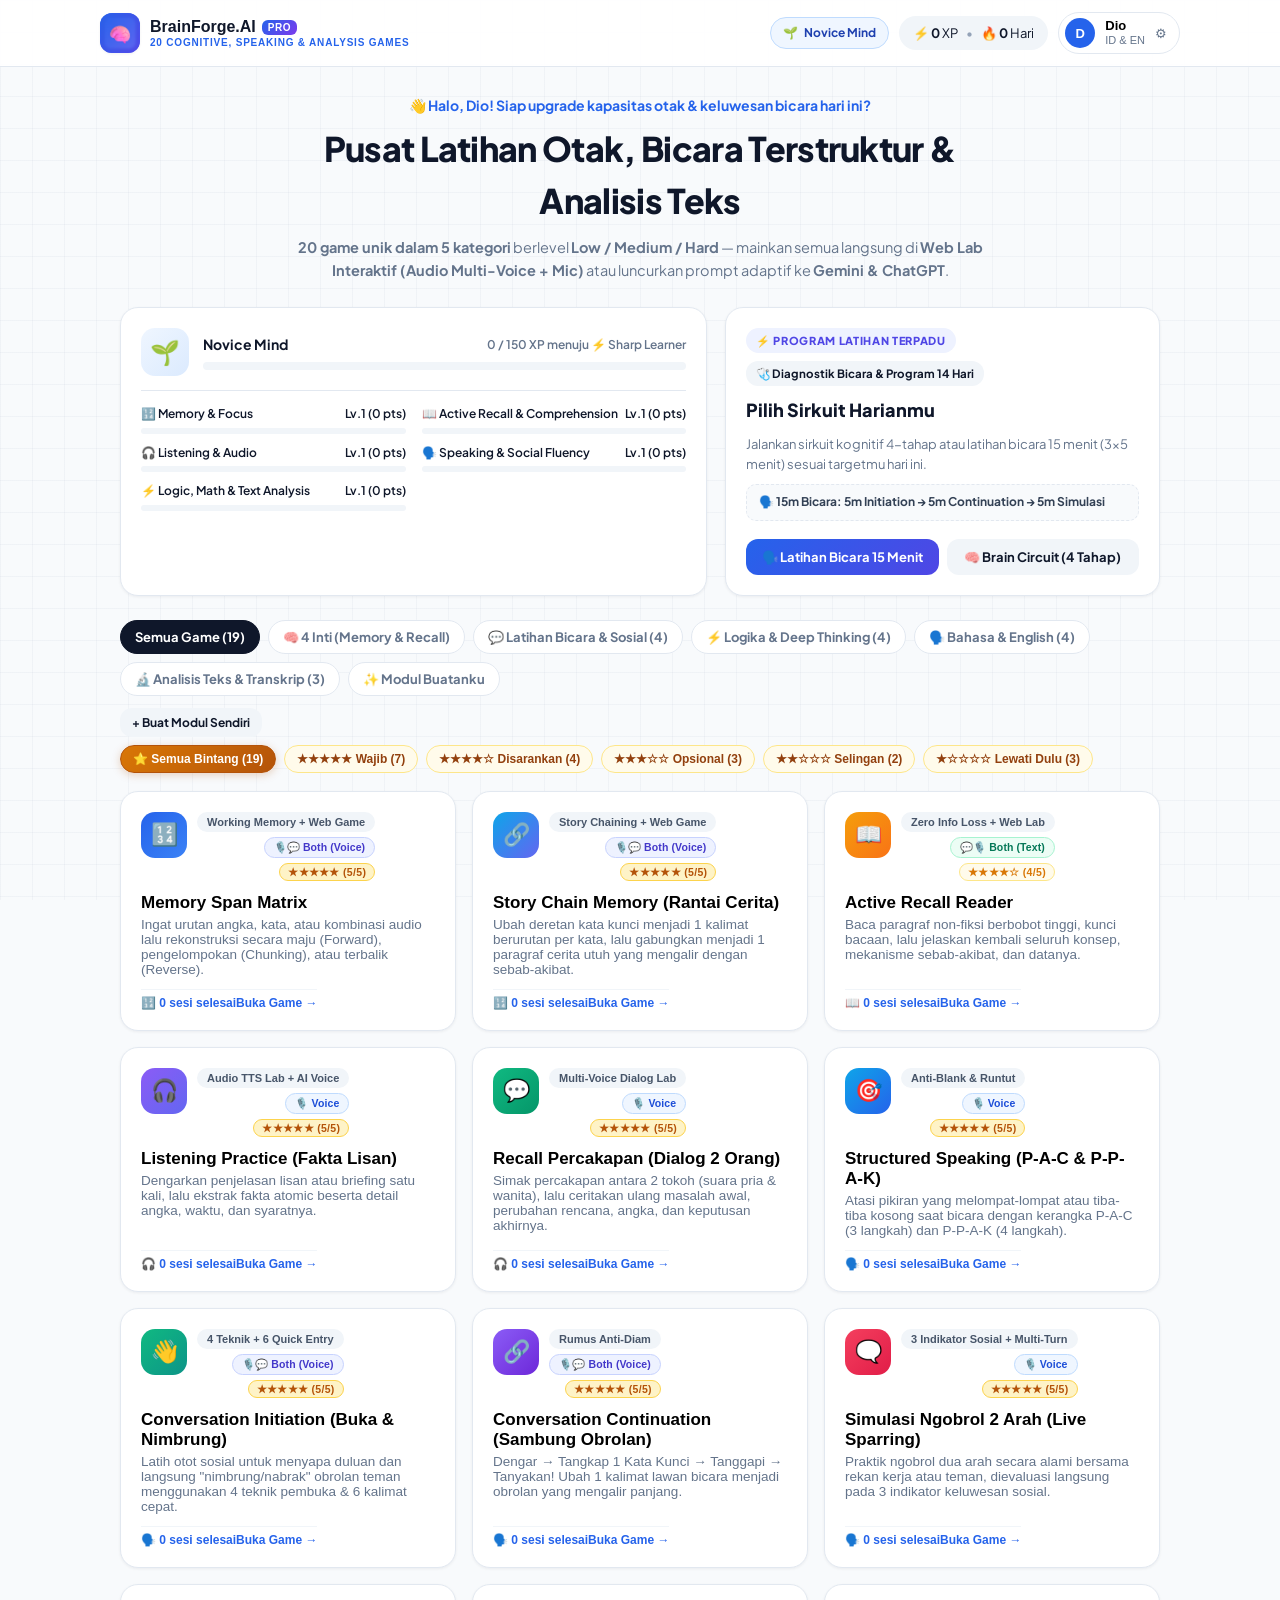
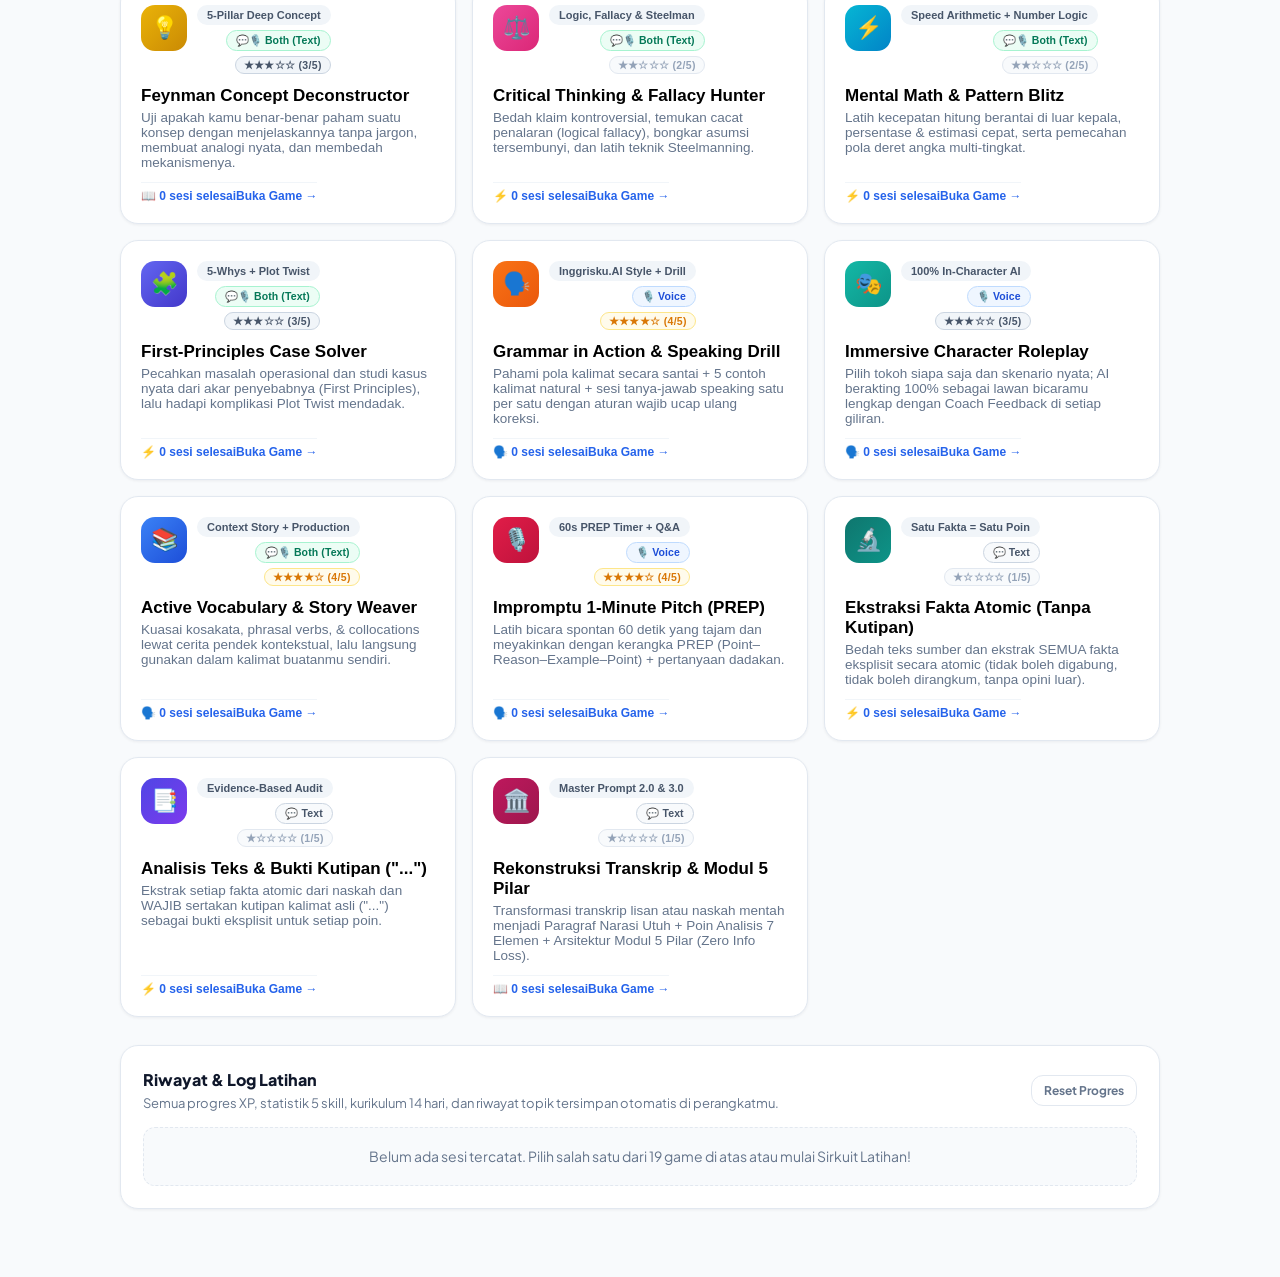
==== commit e453a678: "Add Game 20: Story Chain Memory (5-star) with Master Prompt and Web Lab" ====
--- a/BrainForge_HP_Standalone.html
+++ b/BrainForge_HP_Standalone.html
@@ -1877,6 +1877,90 @@
   }
 }
 
+/* === Story Chain Memory Web Lab === */
+.sc-keywords-box {
+  display: flex;
+  flex-wrap: wrap;
+  align-items: center;
+  gap: 8px;
+  margin: 12px 0;
+  padding: 12px;
+  background: #f0f9ff;
+  border: 1px solid #bae6fd;
+  border-radius: 14px;
+}
+
+.sc-keyword-chip {
+  display: inline-flex;
+  align-items: center;
+  gap: 6px;
+  padding: 6px 11px;
+  background: #ffffff;
+  border: 1px solid #7dd3fc;
+  border-radius: 999px;
+  font-weight: 700;
+  font-size: 0.9rem;
+  color: #0369a1;
+}
+
+.sc-steps-container {
+  display: flex;
+  flex-direction: column;
+  gap: 10px;
+  margin: 12px 0;
+}
+
+.sc-step-row {
+  display: flex;
+  flex-direction: column;
+  gap: 6px;
+  padding: 10px 12px;
+  background: #f8fafc;
+  border: 1px solid #e2e8f0;
+  border-radius: 12px;
+}
+
+.sc-step-label {
+  font-size: 0.88rem;
+  font-weight: 700;
+  color: #1e293b;
+}
+
+.sc-step-input-wrap {
+  display: flex;
+  gap: 8px;
+  align-items: center;
+}
+
+.sc-step-input-wrap .text-input {
+  flex: 1;
+}
+
+.sc-paragraph-box,
+.sc-recall-box {
+  margin-top: 14px;
+  padding: 12px;
+  background: #f8fafc;
+  border: 1px solid #e2e8f0;
+  border-radius: 14px;
+}
+
+.sc-paragraph-head {
+  display: flex;
+  flex-wrap: wrap;
+  justify-content: space-between;
+  align-items: center;
+  gap: 8px;
+  margin-bottom: 8px;
+}
+
+.sc-action-row {
+  display: flex;
+  flex-wrap: wrap;
+  gap: 8px;
+  margin-top: 10px;
+}
+
 </style>
 </head>
 <body>
@@ -1889,7 +1973,7 @@
         <img src="[data-uri]" alt="BrainForge.AI" class="brand-logo-img" />
         <span class="brand-text">
           <strong>BrainForge.AI <span class="pro-badge">PRO</span></strong>
-          <small>19 COGNITIVE, SPEAKING &amp; ANALYSIS GAMES</small>
+          <small>20 COGNITIVE, SPEAKING &amp; ANALYSIS GAMES</small>
         </span>
       </button>
 
@@ -1922,7 +2006,7 @@
         <p class="greeting" id="hero-greeting">👋 Halo! Siap upgrade kapasitas otak &amp; keluwesan bicara hari ini?</p>
         <h1>Pusat Latihan Otak, Bicara Terstruktur &amp; Analisis Teks</h1>
         <p class="subtitle">
-          <strong>19 game unik dalam 5 kategori</strong> berlevel <strong>Low / Medium / Hard</strong> — mainkan semua langsung di <strong>Web Lab Interaktif (Audio Multi-Voice + Mic)</strong> atau luncurkan prompt adaptif ke <strong>Gemini &amp; ChatGPT</strong>.
+          <strong>20 game unik dalam 5 kategori</strong> berlevel <strong>Low / Medium / Hard</strong> — mainkan semua langsung di <strong>Web Lab Interaktif (Audio Multi-Voice + Mic)</strong> atau luncurkan prompt adaptif ke <strong>Gemini &amp; ChatGPT</strong>.
         </p>
       </div>
 
@@ -2215,7 +2299,7 @@
         </div>
       </div>
 
-      <!-- PANEL 2: INTERACTIVE WEB LAB (Mendukung Seluruh 19 Game!) -->
+      <!-- PANEL 2: INTERACTIVE WEB LAB (Mendukung Seluruh 20 Game!) -->
       <div id="weblab-panel" class="workspace-body" hidden>
         <!-- LAB A: MEMORY SPAN MATRIX (Visual + Audio ID/EN + Context Words) -->
         <div class="minigame-card" id="lab-memory" hidden>
@@ -2262,6 +2346,64 @@
           <div class="mg-footer">
             <button type="button" class="btn-primary" id="mg-start-btn">▶ Mulai Ronde Baru</button>
             <span class="mg-rule-note">Low: 4 item • Medium: 6 item • Hard: 8 item (ketik urutan terbalik dari belakang!)</span>
+          </div>
+        </div>
+
+        <!-- LAB A2: STORY CHAIN MEMORY (Kata -> Kalimat per Kata -> 1 Paragraf Utuh) -->
+        <div class="minigame-card" id="lab-story-chain" hidden>
+          <div class="mg-controls">
+            <div class="mg-control-group">
+              <label>Level:</label>
+              <div class="mg-pills" id="sc-level-pills">
+                <button type="button" class="chip-btn active" data-sc-level="Low">Low (5 Kata)</button>
+                <button type="button" class="chip-btn" data-sc-level="Medium">Medium (6 Kata)</button>
+                <button type="button" class="chip-btn" data-sc-level="Hard">Hard (8 Kata)</button>
+              </div>
+            </div>
+            <div class="mg-score-box">
+              Ronde: <strong id="sc-round">1</strong> • Skor: <strong id="sc-score">0</strong>
+            </div>
+          </div>
+
+          <div class="mg-stage">
+            <p class="mg-status" id="sc-status">Klik <strong>Mulai Tantangan</strong> untuk mendapatkan deretan kata kunci, lalu rangkai kalimat berurutan &amp; satukan jadi 1 paragraf utuh.</p>
+            <div id="sc-keywords-box" class="sc-keywords-box" hidden></div>
+            <div id="sc-steps-container" class="sc-steps-container" hidden></div>
+
+            <div id="sc-paragraph-box" class="sc-paragraph-box" hidden>
+              <div class="sc-paragraph-head">
+                <label for="sc-paragraph-input"><strong>Langkah 2 — Gabungkan Jadi 1 Paragraf Cerita Utuh:</strong></label>
+                <button type="button" class="btn-secondary btn-sm" id="sc-stitch-btn">⚡ Gabung Draf</button>
+              </div>
+              <textarea
+                id="sc-paragraph-input"
+                class="text-input"
+                rows="4"
+                placeholder="Gabungkan kalimat di atas dengan kata sambung alami (Setelah memakai..., Namun karena..., Sebelum...)..."
+              ></textarea>
+              <div class="sc-action-row">
+                <button type="button" class="btn-secondary" id="sc-paragraph-mic-btn" title="Dikte paragraf pakai suara">🎙️ Rekam Paragraf</button>
+                <button type="button" class="btn-primary" id="sc-submit-btn">✅ Cek Rantai Cerita</button>
+              </div>
+            </div>
+
+            <div id="sc-recall-box" class="sc-recall-box" hidden>
+              <p><strong>🧠 Bonus Recall Check:</strong> Sebut/ketik ulang urutan kata kunci tadi tanpa melihat (pisahkan dengan spasi atau koma):</p>
+              <div class="mg-input-area">
+                <input type="text" id="sc-recall-input" class="text-input" placeholder="contoh: sabun shampo air bak mandi sikat gigi" autocomplete="off" />
+                <button type="button" class="btn-secondary" id="sc-recall-mic-btn" title="Jawab pakai suara">🎙️</button>
+                <button type="button" class="btn-primary" id="sc-recall-check-btn">Cek Recall</button>
+              </div>
+            </div>
+
+            <div id="sc-feedback" class="ar-feedback" hidden></div>
+          </div>
+
+          <div class="mg-footer">
+            <button type="button" class="btn-primary" id="sc-start-btn">▶ Mulai Tantangan</button>
+            <button type="button" class="btn-secondary" id="sc-speak-btn" hidden>🔊 Bacakan Kata (3×)</button>
+            <button type="button" class="btn-secondary" id="sc-recall-toggle-btn" hidden>🧠 Uji Recall Kata</button>
+            <span class="mg-rule-note">Pola: Kata Kunci → 1 Kalimat/Kata → 1 Paragraf Utuh dengan transisi sebab-akibat.</span>
           </div>
         </div>
 
@@ -2702,6 +2844,53 @@
     ],
   },
   {
+    id: 'story-chain-memory',
+    category: 'core',
+    skill: 'memory',
+    title: 'Story Chain Memory (Rantai Cerita)',
+    icon: '🔗',
+    color: 'linear-gradient(135deg, #0ea5e9, #6366f1)',
+    tag: 'Story Chaining + Web Game',
+    description:
+      'Ubah deretan kata kunci menjadi 1 kalimat berurutan per kata, lalu gabungkan menjadi 1 paragraf cerita utuh yang mengalir dengan sebab-akibat.',
+    webLabType: 'story-chain',
+    topicMode: 'context',
+    topicLabel: 'Situasi / Tema Rantai Cerita (Opsional)',
+    topicPlaceholder: 'Contoh: Rutinitas pagi di kamar mandi, belanja di pasar, inspeksi HSE lapangan...',
+    defaultInteraction: 'voice',
+    uniqueMechanic:
+      'Teknik Mnemonic Story Chaining (Link Method): pecah kata kunci → buat 1 kalimat berurutan per kata → gabung jadi 1 paragraf cerita utuh.',
+    levelHints: {
+      Low: '5 kata kunci 1 situasi harian (misal: sabun - shampo - air - bak mandi - sikat gigi) → 1 kalimat/kata + 1 paragraf utuh',
+      Medium: '6–7 kata kunci lintas situasi + 1–2 kata acak tak terduga → wajib pakai transisi sebab-akibat/waktu menjadi 1 paragraf utuh',
+      Hard: '8 kata kunci acak/kontras + 1 aturan tantangan (sudut pandang/alur khusus) + uji recall ulang deretan kata tanpa melihat',
+    },
+    levelSpecs: {
+      Low: {
+        wordLoad: '5 kata kunci berurutan dalam 1 situasi harian yang akrab (contoh: sabun - shampo - air - bak mandi - sikat gigi).',
+        chainRule: 'Langkah A: Buat 1 kalimat berurutan untuk tiap kata (Format: "Kata — Kalimat"). Langkah B: Gabungkan seluruhnya menjadi 1 paragraf cerita utuh yang mengalir.',
+        transitionFocus: 'Gunakan kata penghubung alami seperti "Setelah memakai...", "Namun karena...", "Setelah selesai...", dan "Sebelum...".',
+      },
+      Medium: {
+        wordLoad: '6 hingga 7 kata kunci lintas situasi yang menyelipkan 1–2 kata acak tak terduga.',
+        chainRule: 'Langkah A: Buat 1 kalimat penghubung sebab-akibat per kata secara berurutan. Langkah B: Rangkai menjadi 1 paragraf utuh yang logis meski ada kata kejutan.',
+        transitionFocus: 'Wajib gunakan transisi sebab-akibat & waktu ("Akibatnya...", "Sayangnya...", "Untuk mengatasi itu...", "Akhirnya...").',
+      },
+      Hard: {
+        wordLoad: '8 kata kunci acak & kontras dari berbagai domain tanpa hubungan alami.',
+        chainRule: 'Langkah A: Buat 1 kalimat vivid per kata secara berurutan. Langkah B: Satukan menjadi 1 paragraf utuh yang hidup + jawab 1 pertanyaan distraksi lalu recall ulang ke-8 kata tanpa melihat!',
+        transitionFocus: 'Gabungkan transisi sebab-akibat, kontras, & aksi konkret yang memaksa imajinasi mengunci urutan kata.',
+      },
+    },
+    suggestions: [
+      'Rutinitas pagi di kamar mandi (sabun, shampo, air, bak mandi, sikat gigi)',
+      'Persiapan berangkat kerja & perjalanan naik motor/KRL',
+      'Memasak sarapan cepat di dapur saat kesiangan',
+      'Inspeksi keselamatan kerja HSE & pengecekan alat lapangan',
+      'Belanja kebutuhan mingguan di pasar & warung lokal',
+    ],
+  },
+  {
     id: 'active-recall',
     category: 'core',
     skill: 'recall',
@@ -3531,8 +3720,70 @@
   },
 ];
 
-// === SUBKATEGORI & TOPIK EKSKLUSIF SPESIFIK PER GAME (19 GAME × 3 SUBKATEGORI × 6 TOPIK = 342 TOPIK KHUSUS) ===
+// === SUBKATEGORI & TOPIK EKSKLUSIF SPESIFIK PER GAME (20 GAME × 3 SUBKATEGORI × 6 TOPIK = 360 TOPIK KHUSUS) ===
 const MODULE_EXCLUSIVE_SUBCATEGORIES = {
+  'story-chain-memory': [
+    {
+      nameId: 'Rutinitas Harian & Situasi Rumah',
+      nameEn: 'Daily Routines & Home Situations',
+      topicsId: [
+        'Rutinitas pagi di kamar mandi (sabun, shampo, air, bak mandi, sikat gigi)',
+        'Memasak sarapan di dapur (wajan, minyak, telur, garam, piring)',
+        'Bersiap berangkat kerja (kunci motor, helm, jaket, dompet, sepatu)',
+        'Membersihkan kamar tidur (sapu, kemoceng, sprei, bantal, pewangi)',
+        'Menyeduh kopi sore sambil hujan (ketel, kopi, gula, cangkir, payung)',
+        'Belanja cepat di minimarket (keranjang, roti, susu, kasir, struk)',
+      ],
+      topicsEn: [
+        'Morning bathroom routine (soap, shampoo, water, bathtub, toothbrush)',
+        'Cooking breakfast in the kitchen (pan, oil, egg, salt, plate)',
+        'Getting ready for work (house key, helmet, jacket, wallet, shoes)',
+        'Tidying up the bedroom (broom, duster, bedsheet, pillow, air freshener)',
+        'Making afternoon coffee in the rain (kettle, coffee, sugar, mug, umbrella)',
+        'Quick grocery run (basket, bread, milk, cashier, receipt)',
+      ],
+    },
+    {
+      nameId: 'Aktivitas Kantor, Lapangan & HSE',
+      nameEn: 'Office, Field & HSE Operations',
+      topicsId: [
+        'Inspeksi keselamatan lapangan (helm proyek, rompi, sarung tangan, APAR, laporan)',
+        'Persiapan presentasi rapat (laptop, kabel HDMI, proyektor, catatan, kopi)',
+        'Penanganan kebocoran pipa kecil (kunci inggris, kran, ember, lap, segel)',
+        'Briefing pagi tim operasional (papan tulis, spidol, jadwal, target, tanda tangan)',
+        'Pengiriman paket logistik (kardus, lakban, timbangan, resi, kurir)',
+        'Pertolongan pertama luka ringan (kotak P3K, alkohol, kasa, plester, sarung tangan)',
+      ],
+      topicsEn: [
+        'Field safety inspection (hard hat, vest, gloves, fire extinguisher, report)',
+        'Meeting presentation setup (laptop, HDMI cable, projector, notes, coffee)',
+        'Fixing a minor pipe leak (wrench, valve, bucket, rag, seal)',
+        'Morning operations briefing (whiteboard, marker, schedule, target, sign-off)',
+        'Logistics parcel dispatch (box, tape, scale, tracking label, courier)',
+        'Minor wound first aid (first-aid kit, antiseptic, gauze, bandage, gloves)',
+      ],
+    },
+    {
+      nameId: 'Kombinasi Kata Kejutan & Lintas Situasi',
+      nameEn: 'Surprise Cross-Context Word Chains',
+      topicsId: [
+        'Kombinasi rumah & kantor (payung, printer, pisang, kunci, lift)',
+        'Kombinasi perjalanan & teknologi (tiket, baterai, peta, kopi, kamera)',
+        'Kombinasi olahraga & dapur (sepatu lari, botol minum, handuk, blender, pisang)',
+        'Kombinasi hujan & pekerjaan (jas hujan, sinyal, modem, lampu senter, dokumen)',
+        'Kombinasi pasar & bengkel (bawang, obeng, kantong plastik, oli, uang pas)',
+        'Kombinasi liburan & darurat (koper, paspor, obat flu, taksi, colokan)',
+      ],
+      topicsEn: [
+        'Home & office mix (umbrella, printer, banana, key, elevator)',
+        'Travel & tech mix (ticket, battery, map, coffee, camera)',
+        'Workout & kitchen mix (running shoes, bottle, towel, blender, banana)',
+        'Rain & work mix (raincoat, signal, router, flashlight, document)',
+        'Market & workshop mix (onion, screwdriver, bag, oil, exact cash)',
+        'Holiday & emergency mix (suitcase, passport, cold medicine, taxi, adapter)',
+      ],
+    },
+  ],
   'memory-span': [
     {
       nameId: 'Deretan Angka, PIN & Kode Keamanan',
@@ -7610,6 +7861,20 @@
             'Matriks Ingatan Urutan Item: ',
           ][v] + rawTopic;
 
+    case 'story-chain-memory':
+      if (isEn) {
+        return [
+          'Story Chain (Link Method Sequence): ',
+          'Cause-and-Effect Narrative Memory: ',
+          'Sequential Keyword Storytelling: ',
+        ][v] + rawTopic;
+      }
+      return [
+        'Rantai Cerita Berurutan (Story Chaining): ',
+        'Memori Sebab-Akibat & Paragraf Utuh: ',
+        'Rangkai Kata Kunci Jadi Cerita: ',
+      ][v] + rawTopic;
+
     case 'active-recall':
       if (isEn) {
         return [
@@ -8902,6 +9167,60 @@
 Sapa **${safeName}** dengan singkat, jelaskan aturan **Level ${level}** dalam 1 kalimat, dan langsung tampilkan tantangan **Ronde 1**!`;
     }
 
+    case 'story-chain-memory': {
+      const deliveryNote = isVoice
+        ? `**ATURAN WAJIB SUARA (3× ULANG KATA KUNCI)**: Bacakan daftar kata kunci Ronde ini **sebanyak 3 KALI berturut-turut** dengan artikulasi pelan, jernih, dan jeda 1 detik antar-kata (contoh: _"Dengarkan dan kunci urutannya, saya ulang 3 kali: [kata 1 ... kata N]. Kedua: [kata 1 ... kata N]. Ketiga: [kata 1 ... kata N]. Sekarang giliranmu!"_). Setelah itu tunggu ${safeName} merangkai kalimat berantai per kata lalu menyatukannya menjadi 1 paragraf utuh.`
+        : `Tampilkan daftar kata kunci berurutan (pisahkan dengan tanda \`-\`, contoh: \`sabun - shampo - air - bak mandi - sikat gigi\`). Minta ${safeName} menuliskan: **(1) Daftar kalimat per kata** lalu **(2) Gabungan 1 paragraf cerita utuh** dalam satu balasan!`;
+
+      return `${masterHeader}
+
+## 📐 SPESIFIKASI KHUSUS LEVEL ${level.toUpperCase()} (STORY CHAIN MEMORY — RANTAI CERITA)
+
+> [!IMPORTANT]
+> **Rumus Inti Mnemonic Story Chaining (Link Method):**
+> Otak jauh lebih mudah mengingat urutan benda jika dirangkai menjadi **alur sebab-akibat yang hidup** daripada dihafal lepas!
+>
+> **Contoh Pola Output yang Diharapkan (5 Kata: \`sabun - shampo - air - bak mandi - sikat gigi\`):**
+> - **Sabun** — Pagi hari, Andi mengambil sabun untuk mandi.
+> - **Shampo** — Setelah memakai sabun, Andi mengambil shampo untuk mencuci rambutnya.
+> - **Air** — Namun, shampo yang dipakai terlalu banyak sehingga Andi membutuhkan lebih banyak air untuk membilas rambutnya.
+> - **Bak mandi** — Setelah selesai membilas rambut, Andi mengisi bak mandi dengan air.
+> - **Sikat gigi** — Sebelum berangkat kerja, Andi mengambil sikat gigi untuk membersihkan giginya.
+>
+> **Gabungan 1 Paragraf Utuh:**
+> _"Pagi hari, Andi mengambil sabun untuk mandi. Setelah memakai sabun, Andi mengambil shampo untuk mencuci rambutnya. Namun, karena shampo yang digunakan terlalu banyak, Andi membutuhkan lebih banyak air untuk membilas rambutnya. Setelah selesai membilas rambut, Andi mengisi bak mandi dengan air. Sebelum berangkat kerja, Andi mengambil sikat gigi untuk membersihkan giginya."_
+
+1. **Beban Kata Kunci**: ${spec.wordLoad}
+2. **Aturan Merangkai**: ${spec.chainRule}
+3. **Fokus Kata Transisi**: ${spec.transitionFocus}
+
+---
+
+## 🏛️ PROTOKOL PERMAINAN (${rounds} RONDE BERTAHAP)
+
+### Langkah 1 — Sajikan Deretan Kata Kunci
+- Berikan deretan kata kunci yang **berbeda di setiap ronde** terkait tema **"${safeTopic}"** sesuai spesifikasi **Level ${level}** (JANGAN langsung membocorkan contoh ceritanya dulu!).
+- ${deliveryNote}
+- Ingatkan ${safeName} untuk mengirim **2 bagian**:
+  1. **Kalimat Per Kata** (1 kalimat berurutan untuk tiap kata kunci, dengan transisi sebab-akibat/waktu).
+  2. **1 Paragraf Cerita Utuh** (menggabungkan semua kalimat tadi agar mengalir mulus).
+- **Berhenti di sini dan tunggu jawaban ${safeName}.**
+
+### Langkah 2 — Audit Rantai Cerita & Versi Polish
+Setelah ${safeName} menjawab:
+1. **📊 Skor Story Chain (0–100)** berdasarkan 3 komponen:
+   - **Kelengkapan & Urutan Kata**: Apakah semua kata kunci muncul lengkap sesuai urutan dari awal hingga akhir?
+   - **Jembatan Sebab-Akibat**: Apakah kalimat ke kalimat saling terkait logis (bukan kalimat terpisah yang berdiri sendiri)?
+   - **Kelancaran Paragraf Utuh**: Apakah gabungan paragrafnya enak dibaca/didengar dengan kata transisi alami?
+2. **✨ Contoh Versi Lebih Hidup (Polish)**: Berikan 1 versi perbaikan singkat (per kata + paragraf utuh) hanya jika ada bagian yang terasa kaku atau putus logikanya${isVoice ? ' — dan jika ada kalimat yang dikoreksi, minta **' + safeName + '** mengucapkan ulang kalimat perbaikan itu terlebih dahulu' : ''}.
+3. **🧠 Bonus Recall Check**: ${level === 'Hard' ? 'Berikan 1 pertanyaan pengecoh singkat lalu minta ' + safeName + ' menyebut ulang urutan ke-8 kata kunci tanpa melihat catatannya!' : 'Ajak ' + safeName + ' menyebutkan ulang urutan kata kuncinya sekilas dari cerita yang baru ia buat, lalu lanjut ke **Ronde Berikutnya** (hingga tuntas ' + rounds + ' ronde).'}
+
+---
+
+## 📋 MULAI SESI SEKARANG
+Sapa **${safeName}** dengan singkat, jelaskan alur **Kata → Kalimat Per Kata → 1 Paragraf Utuh**, lalu mulai sesuai aturan mode interaksi di atas!`;
+    }
+
     case 'active-recall': {
       return `${masterHeader}
 
@@ -9850,6 +10169,7 @@
   'roleplay-mastery': { label: '🎙️ Voice', cls: 'mode-voice' },
   'impromptu-speaking': { label: '🎙️ Voice', cls: 'mode-voice' },
   'memory-span': { label: '🎙️💬 Both (Voice)', cls: 'mode-both-voice' },
+  'story-chain-memory': { label: '🎙️💬 Both (Voice)', cls: 'mode-both-voice' },
   'conversation-initiation': { label: '🎙️💬 Both (Voice)', cls: 'mode-both-voice' },
   'conversation-continuation': { label: '🎙️💬 Both (Voice)', cls: 'mode-both-voice' },
   'active-recall': { label: '💬🎙️ Both (Text)', cls: 'mode-both-text' },
@@ -9865,6 +10185,7 @@
 
 const STAR_PRIORITY_MAP = {
   'memory-span': 5,
+  'story-chain-memory': 5,
   'listening-practice': 5,
   'recall-percakapan': 5,
   'structured-speaking': 5,
@@ -10319,14 +10640,16 @@
 
 // ==================== INTERACTIVE WEB LABS (ALL 19 MODULES SUPPORTED) ====================
 const labMemory = document.getElementById('lab-memory');
+const labStoryChain = document.getElementById('lab-story-chain');
 const labRecall = document.getElementById('lab-recall');
 const labAudio = document.getElementById('lab-audio');
 const labMath = document.getElementById('lab-math');
 const labSocial = document.getElementById('lab-social');
 
 function initWebLabForModule(webLabType) {
-  const isUniversalStudio = !['memory', 'recall', 'listening', 'dialogue', 'math'].includes(webLabType);
+  const isUniversalStudio = !['memory', 'story-chain', 'recall', 'listening', 'dialogue', 'math'].includes(webLabType);
   labMemory.hidden = webLabType !== 'memory';
+  if (labStoryChain) labStoryChain.hidden = webLabType !== 'story-chain';
   labRecall.hidden = webLabType !== 'recall';
   labAudio.hidden = !(webLabType === 'listening' || webLabType === 'dialogue');
   labMath.hidden = webLabType !== 'math';
@@ -10339,6 +10662,7 @@
   const type = currentModule.webLabType || 'social';
   // Sync level from workspace
   mgLevel = currentLevel;
+  scLevel = currentLevel;
   arLevel = currentLevel;
   auLevel = currentLevel;
   mmLevel = currentLevel;
@@ -10346,6 +10670,9 @@
 
   document.querySelectorAll('#mg-level-pills .chip-btn').forEach((b) =>
     b.classList.toggle('active', b.dataset.mgLevel === mgLevel)
+  );
+  document.querySelectorAll('#sc-level-pills .chip-btn').forEach((b) =>
+    b.classList.toggle('active', b.dataset.scLevel === scLevel)
   );
   document.querySelectorAll('#ar-level-pills .chip-btn').forEach((b) =>
     b.classList.toggle('active', b.dataset.arLevel === arLevel)
@@ -10362,6 +10689,8 @@
 
   if (type === 'recall') {
     loadRecallPassage();
+  } else if (type === 'story-chain') {
+    resetStoryChainLabView();
   } else if (type === 'listening' || type === 'dialogue') {
     loadAudioScenario();
   } else if (type === 'math') {
@@ -10370,6 +10699,272 @@
     loadSocialScenario();
   }
 }
+
+// --- LAB 1B: STORY CHAIN MEMORY (Kata -> 1 Kalimat/Kata -> 1 Paragraf Utuh) ---
+let scLevel = 'Low';
+let scRound = 1;
+let scScore = 0;
+let scCurrentSet = null;
+let scStepInputs = [];
+
+const STORY_CHAIN_BANK = {
+  Low: [
+    {
+      theme: 'Rutinitas Pagi di Kamar Mandi',
+      words: ['sabun', 'shampo', 'air', 'bak mandi', 'sikat gigi'],
+      sampleParagraph:
+        'Pagi hari, Andi mengambil sabun untuk mandi. Setelah memakai sabun, Andi mengambil shampo untuk mencuci rambutnya. Namun, karena shampo yang digunakan terlalu banyak, Andi membutuhkan lebih banyak air untuk membilas rambutnya. Setelah selesai membilas rambut, Andi mengisi bak mandi dengan air. Sebelum berangkat kerja, Andi mengambil sikat gigi untuk membersihkan giginya.',
+    },
+    {
+      theme: 'Membuat Sarapan Cepat di Dapur',
+      words: ['wajan', 'minyak', 'telur', 'garam', 'piring'],
+      sampleParagraph:
+        'Pagi itu Budi meletakkan wajan di atas kompor untuk menyiapkan sarapan. Setelah wajan cukup panas, ia menuangkan sedikit minyak agar tidak lengket. Kemudian, Budi memecahkan sebutir telur ke dalam wajan tersebut. Agar rasanya gurih, ia menaburkan sejumput garam di atasnya. Setelah matang sempurna, Budi memindahkan telur dadar itu ke atas piring untuk disantap.',
+    },
+    {
+      theme: 'Persiapan Berangkat Kerja',
+      words: ['kunci motor', 'helm', 'jaket', 'dompet', 'sepatu'],
+      sampleParagraph:
+        'Sebelum keluar rumah, Raka segera mengambil kunci motor dari gantungan dinding. Di teras, ia mengenakan helm agar aman selama di perjalanan. Karena angin pagi cukup dingin, Raka juga memakai jaket tebalnya. Sebelum naik ke motor, ia memeriksa saku untuk memastikan dompet sudah terbawa. Terakhir, ia mengikat tali sepatu dengan rapi lalu berangkat.',
+    },
+  ],
+  Medium: [
+    {
+      theme: 'Kombinasi Rumah & Kantor (Ada Kata Kejutan)',
+      words: ['payung', 'kopi', 'printer', 'pisang', 'kunci', 'lift'],
+      sampleParagraph:
+        'Pagi itu hujan turun deras sehingga Dita membawa payung saat keluar rumah. Sesampainya di lobi, ia membeli segelas kopi hangat untuk menambah fokus. Namun saat hendak mencetak laporan di kantor, printer mendadak macet karena kertas tersangkut. Sambil menunggu teknisi datang, Dita makan sebuah pisang untuk mengganjal perut. Setelah itu, ia mengambil kunci ruang arsip dan langsung naik lift menuju lantai lima.',
+    },
+    {
+      theme: 'Inspeksi Lapangan & Kejadian Tak Terduga',
+      words: ['helm proyek', 'rompi', 'senter', 'ember', 'lakban', 'laporan'],
+      sampleParagraph:
+        'Sebelum memasuki area proyek, Ari wajib mengenakan helm proyek sebagai pelindung utama. Ia lalu memakai rompi reflektif agar mudah terlihat dari kejauhan. Karena sudut gudang agak gelap, Ari menyalakan senter untuk memeriksa jalur pipa. Ternyata ada tetesan air kecil sehingga ia meletakkan ember tepat di bawahnya. Untuk penanganan sementara, Ari menempelkan lakban kuat di sambungan pipa lalu mencatat temuannya ke dalam laporan.',
+    },
+  ],
+  Hard: [
+    {
+      theme: '8 Kata Acak Lintas Domain',
+      words: ['koper', 'bawang', 'obeng', 'paspor', 'blender', 'taksi', 'colokan', 'obat flu'],
+      sampleParagraph:
+        'Menjelang keberangkatan ke luar kota, Sinta mulai mengemas pakaian ke dalam koper besar. Sebelum pergi ke bandara, ia sempat mengiris bawang untuk memasak makan malam keluarganya. Namun pegangan laci dapur mendadak lepas sehingga Sinta mengambil obeng untuk mengencangkannya. Setelah urusan dapur beres, ia memasukkan paspor ke tas kecil agar tidak tertinggal. Karena ingin minum jus cepat, ia menyalakan blender di meja dapur, tetapi menyadari colokan listriknya longgar. Setelah selesai, ia segera memesan taksi online dan tidak lupa membawa obat flu untuk berjaga-jaga selama perjalanan.',
+    },
+    {
+      theme: '8 Kata Kontras (Teknologi, Pasar & Darurat)',
+      words: ['modem', 'timbangan', 'handuk', 'tiket', 'oli', 'pensil', 'botol minum', 'kamera'],
+      sampleParagraph:
+        'Pagi itu jaringan kantor terganggu sehingga teknisi memeriksa modem di ruang server. Di saat yang sama, petugas logistik memakai timbangan untuk mengecek berat paket kiriman. Karena berkeringat saat mengangkat barang, ia menyeka wajahnya dengan handuk bersih. Di meja resepsionis, kurir menyerahkan tiket pengiriman sekaligus memeriksa botol oli cadangan untuk motor operasional. Agar tidak lupa jadwal, ia mencatat nomor resi dengan pensil, meneguk air dari botol minum, lalu memotret bukti serah terima memakai kamera.',
+    },
+  ],
+};
+
+const scStatus = document.getElementById('sc-status');
+const scKeywordsBox = document.getElementById('sc-keywords-box');
+const scStepsContainer = document.getElementById('sc-steps-container');
+const scParagraphBox = document.getElementById('sc-paragraph-box');
+const scParagraphInput = document.getElementById('sc-paragraph-input');
+const scRecallBox = document.getElementById('sc-recall-box');
+const scRecallInput = document.getElementById('sc-recall-input');
+const scFeedback = document.getElementById('sc-feedback');
+const scRoundEl = document.getElementById('sc-round');
+const scScoreEl = document.getElementById('sc-score');
+const scStartBtn = document.getElementById('sc-start-btn');
+const scSpeakBtn = document.getElementById('sc-speak-btn');
+const scRecallToggleBtn = document.getElementById('sc-recall-toggle-btn');
+
+function resetStoryChainLabView() {
+  if (!labStoryChain) return;
+  scKeywordsBox.hidden = true;
+  scStepsContainer.hidden = true;
+  scParagraphBox.hidden = true;
+  scRecallBox.hidden = true;
+  scFeedback.hidden = true;
+  scSpeakBtn.hidden = true;
+  scRecallToggleBtn.hidden = true;
+  scStatus.innerHTML = 'Klik <strong>Mulai Tantangan</strong> untuk mendapatkan deretan kata kunci, lalu rangkai 1 kalimat per kata &amp; satukan jadi 1 paragraf utuh.';
+}
+
+document.querySelectorAll('#sc-level-pills .chip-btn').forEach((btn) => {
+  btn.addEventListener('click', () => {
+    scLevel = btn.dataset.scLevel;
+    document.querySelectorAll('#sc-level-pills .chip-btn').forEach((b) => b.classList.remove('active'));
+    btn.classList.add('active');
+    startStoryChainRound();
+  });
+});
+
+function startStoryChainRound() {
+  if (!labStoryChain) return;
+  const pool = STORY_CHAIN_BANK[scLevel] || STORY_CHAIN_BANK.Low;
+  scCurrentSet = pool[(scRound - 1) % pool.length];
+  scStatus.innerHTML = `Tema: <strong>${scCurrentSet.theme}</strong> • Rangkai <strong>${scCurrentSet.words.length} kata kunci</strong> di bawah menjadi kalimat berurutan, lalu gabungkan jadi <strong>1 paragraf cerita utuh</strong>.`;
+
+  scKeywordsBox.innerHTML = scCurrentSet.words
+    .map((w, idx) => `<span class="sc-keyword-chip">${idx + 1}. ${w}</span>`)
+    .join('');
+  scKeywordsBox.hidden = false;
+
+  scStepsContainer.innerHTML = '';
+  scStepInputs = scCurrentSet.words.map((word, idx) => {
+    const row = document.createElement('div');
+    row.className = 'sc-step-row';
+    const label = document.createElement('div');
+    label.className = 'sc-step-label';
+    label.textContent = `${idx + 1}. ${word.charAt(0).toUpperCase() + word.slice(1)} —`;
+
+    const wrap = document.createElement('div');
+    wrap.className = 'sc-step-input-wrap';
+
+    const input = document.createElement('input');
+    input.type = 'text';
+    input.className = 'text-input';
+    input.placeholder = `Buat 1 kalimat yang memakai kata "${word}"...`;
+
+    const micBtn = document.createElement('button');
+    micBtn.type = 'button';
+    micBtn.className = 'btn-secondary';
+    micBtn.textContent = '🎙️';
+    micBtn.title = `Dikte kalimat untuk "${word}"`;
+    micBtn.addEventListener('click', () => startMicDictation(input, currentLang === 'en' ? 'en-US' : 'id-ID'));
+
+    wrap.appendChild(input);
+    wrap.appendChild(micBtn);
+    row.appendChild(label);
+    row.appendChild(wrap);
+    scStepsContainer.appendChild(row);
+    return input;
+  });
+
+  scStepsContainer.hidden = false;
+  scParagraphInput.value = '';
+  scParagraphBox.hidden = false;
+  scRecallInput.value = '';
+  scRecallBox.hidden = true;
+  scFeedback.hidden = true;
+  scSpeakBtn.hidden = false;
+  scRecallToggleBtn.hidden = false;
+}
+
+if (scStartBtn) scStartBtn.addEventListener('click', startStoryChainRound);
+
+if (scSpeakBtn) {
+  scSpeakBtn.addEventListener('click', () => {
+    if (!scCurrentSet) return;
+    const listText = scCurrentSet.words.join(' ... ');
+    speakText(`Dengarkan dan kunci urutannya, saya ulang tiga kali. Pertama: ${listText}. Kedua: ${listText}. Ketiga: ${listText}.`, 'id-ID', 0.9, 1.05, 'F');
+  });
+}
+
+document.getElementById('sc-stitch-btn')?.addEventListener('click', () => {
+  const sentences = scStepInputs
+    .map((inp) => inp.value.trim())
+    .filter(Boolean)
+    .map((s) => (/[.!?]$/.test(s) ? s : `${s}.`));
+  if (!sentences.length) {
+    showToast('Isi dulu minimal 1 kalimat di Langkah 1 ya!');
+    return;
+  }
+  scParagraphInput.value = sentences.join(' ');
+  showToast('⚡ Draf paragraf digabung! Rapikan kata sambungnya jika perlu.');
+});
+
+document.getElementById('sc-paragraph-mic-btn')?.addEventListener('click', () => {
+  startMicDictation(scParagraphInput, currentLang === 'en' ? 'en-US' : 'id-ID');
+});
+
+document.getElementById('sc-submit-btn')?.addEventListener('click', () => {
+  if (!scCurrentSet) return;
+  const paragraph = scParagraphInput.value.trim();
+  const stepLines = scStepInputs.map((inp) => inp.value.trim());
+  const filledSteps = stepLines.filter(Boolean).length;
+  const targetText = (paragraph || stepLines.join(' ')).toLowerCase();
+
+  if (!targetText) {
+    showToast('Tulis atau rekam dulu kalimat & paragraf ceritanya!');
+    return;
+  }
+
+  let matchedWords = 0;
+  let lastIdx = -1;
+  let inOrderCount = 0;
+  const missingWords = [];
+
+  scCurrentSet.words.forEach((w) => {
+    const pos = targetText.indexOf(w.toLowerCase());
+    if (pos !== -1) {
+      matchedWords++;
+      if (pos >= lastIdx) {
+        inOrderCount++;
+        lastIdx = pos;
+      }
+    } else {
+      missingWords.push(w);
+    }
+  });
+
+  const connectors = ['setelah', 'namun', 'karena', 'sehingga', 'sebelum', 'lalu', 'kemudian', 'akibatnya', 'akhirnya', 'agar', 'sambil', 'after', 'however', 'because', 'before', 'then'];
+  const usedConnectors = connectors.filter((c) => targetText.includes(c));
+
+  const totalWords = scCurrentSet.words.length;
+  const wordScore = Math.round((matchedWords / totalWords) * 50);
+  const orderScore = Math.round((inOrderCount / totalWords) * 25);
+  const flowScore = Math.min(25, (paragraph.length >= 40 ? 10 : 4) + Math.min(3, usedConnectors.length) * 5);
+  const roundScore = Math.min(100, wordScore + orderScore + flowScore);
+
+  scScore += roundScore;
+  scRound += 1;
+  scRoundEl.textContent = String(scRound);
+  scScoreEl.textContent = String(scScore);
+
+  const xpEarned = roundScore >= 70 ? (scLevel === 'Hard' ? 40 : scLevel === 'Medium' ? 30 : 20) : 10;
+  recordGameSession('Story Chain Memory', currentModule.skill, scLevel, roundScore, xpEarned);
+
+  scFeedback.innerHTML = `
+    <div class="ar-score-row">
+      <span class="ar-badge ${roundScore >= 75 ? 'good' : 'warn'}">Skor Rantai Cerita: ${roundScore}/100</span>
+      <span>Kata Kunci: <strong>${matchedWords}/${totalWords}</strong> • Urut: <strong>${inOrderCount}/${totalWords}</strong> • Langkah 1 Terisi: <strong>${filledSteps}/${totalWords}</strong></span>
+    </div>
+    ${missingWords.length ? `<p class="ar-miss">⚠️ Kata yang belum masuk: <strong>${missingWords.join(', ')}</strong></p>` : '<p class="ar-good">✅ Semua kata kunci berhasil dirangkai lengkap!</p>'}
+    <p><strong>🔗 Kata Transisi Terdeteksi:</strong> ${usedConnectors.length ? usedConnectors.join(', ') : 'Belum terdeteksi (coba pakai: <em>setelah, namun, karena, sehingga, sebelum</em>)'}</p>
+    <details class="ar-sample-box">
+      <summary>✨ Lihat Contoh Paragraf Utuh (${scCurrentSet.theme})</summary>
+      <p>${scCurrentSet.sampleParagraph}</p>
+    </details>
+  `;
+  scFeedback.hidden = false;
+});
+
+if (scRecallToggleBtn) {
+  scRecallToggleBtn.addEventListener('click', () => {
+    const showRecall = scRecallBox.hidden;
+    scRecallBox.hidden = !showRecall;
+    scKeywordsBox.hidden = showRecall;
+    scStepsContainer.hidden = showRecall;
+    scParagraphBox.hidden = showRecall;
+    if (showRecall) scRecallInput.focus();
+  });
+}
+
+document.getElementById('sc-recall-mic-btn')?.addEventListener('click', () => {
+  startMicDictation(scRecallInput, currentLang === 'en' ? 'en-US' : 'id-ID');
+});
+
+document.getElementById('sc-recall-check-btn')?.addEventListener('click', () => {
+  if (!scCurrentSet) return;
+  const raw = scRecallInput.value.trim().toLowerCase();
+  if (!raw) return;
+  let lastPos = -1;
+  let recalled = 0;
+  scCurrentSet.words.forEach((w) => {
+    const pos = raw.indexOf(w.toLowerCase());
+    if (pos !== -1 && pos >= lastPos) {
+      recalled++;
+      lastPos = pos;
+    }
+  });
+  const pct = Math.round((recalled / scCurrentSet.words.length) * 100);
+  showToast(`🧠 Recall Urutan: ${recalled}/${scCurrentSet.words.length} kata benar (${pct}%)!`);
+});
 
 // --- LAB 1: MEMORY SPAN MATRIX (WITH AUDIO ID/EN & CONTEXT WORDS) ---
 let mgLevel = 'Low';
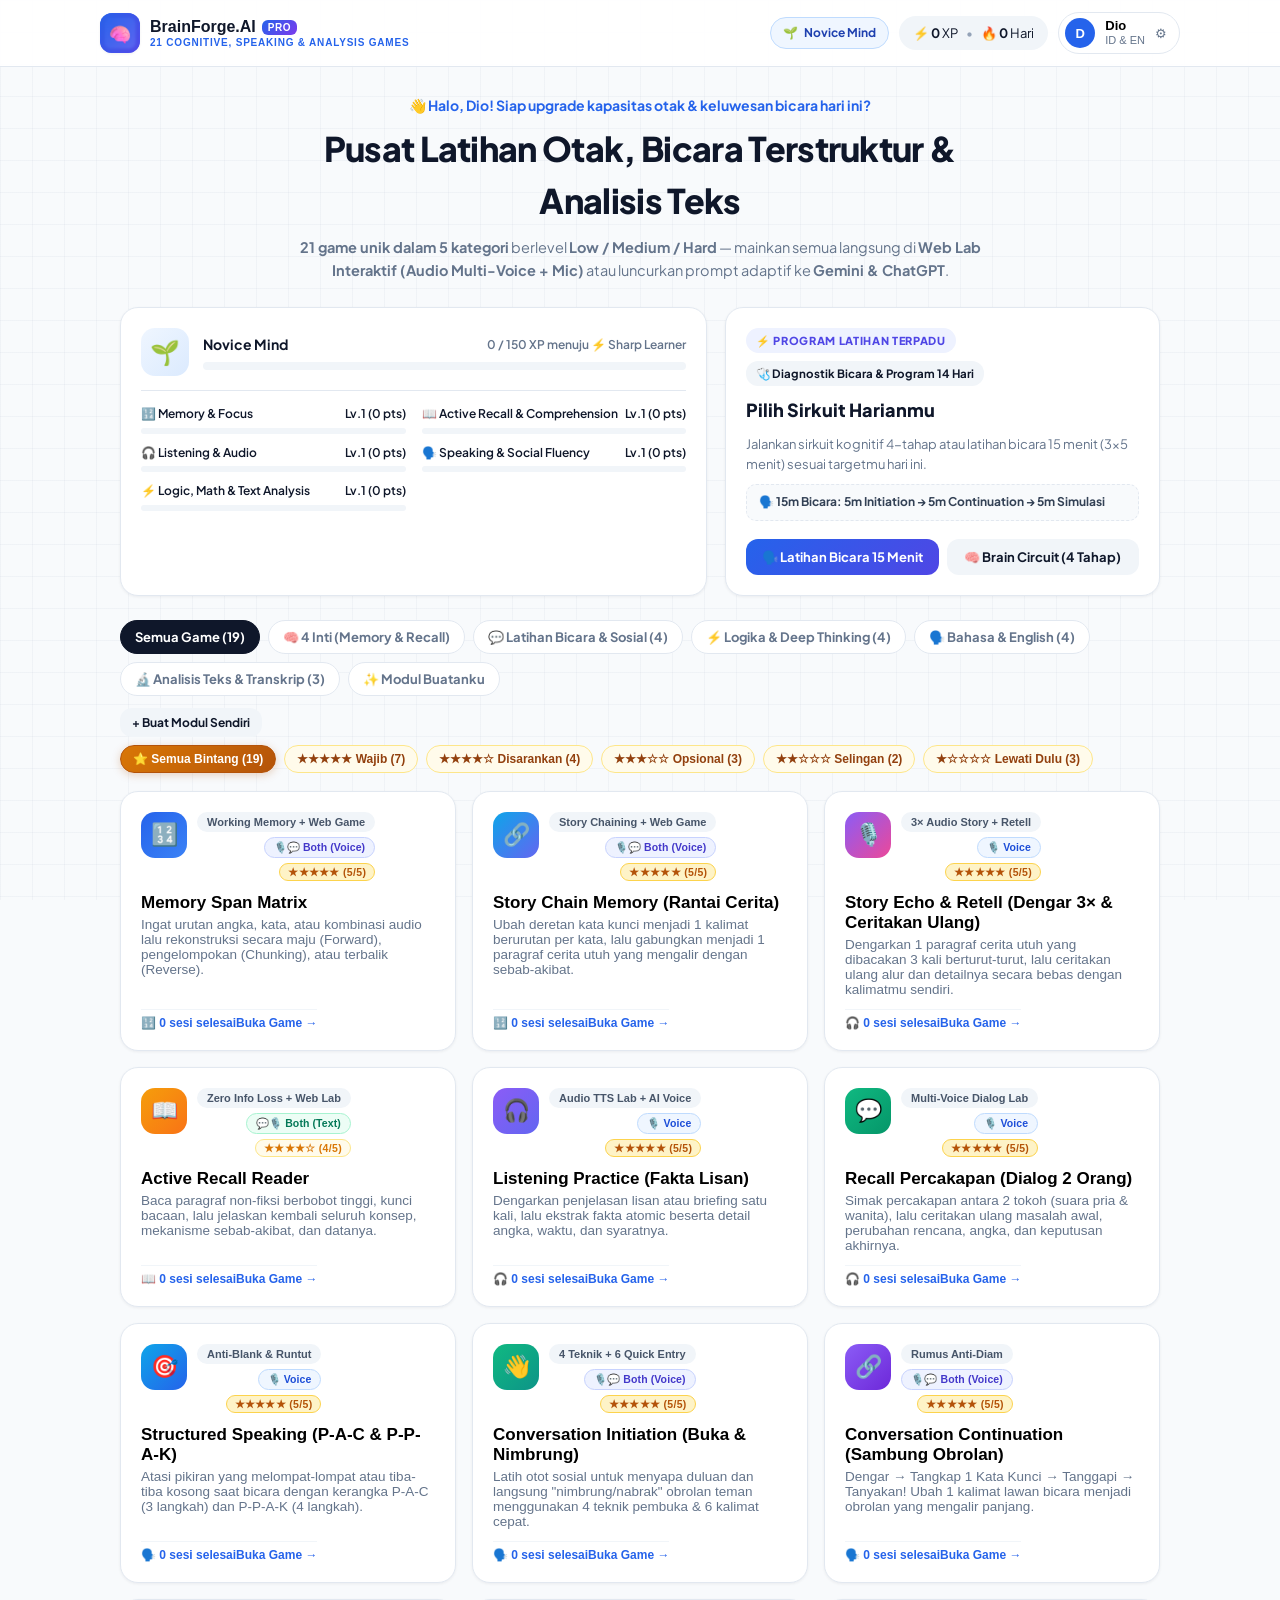
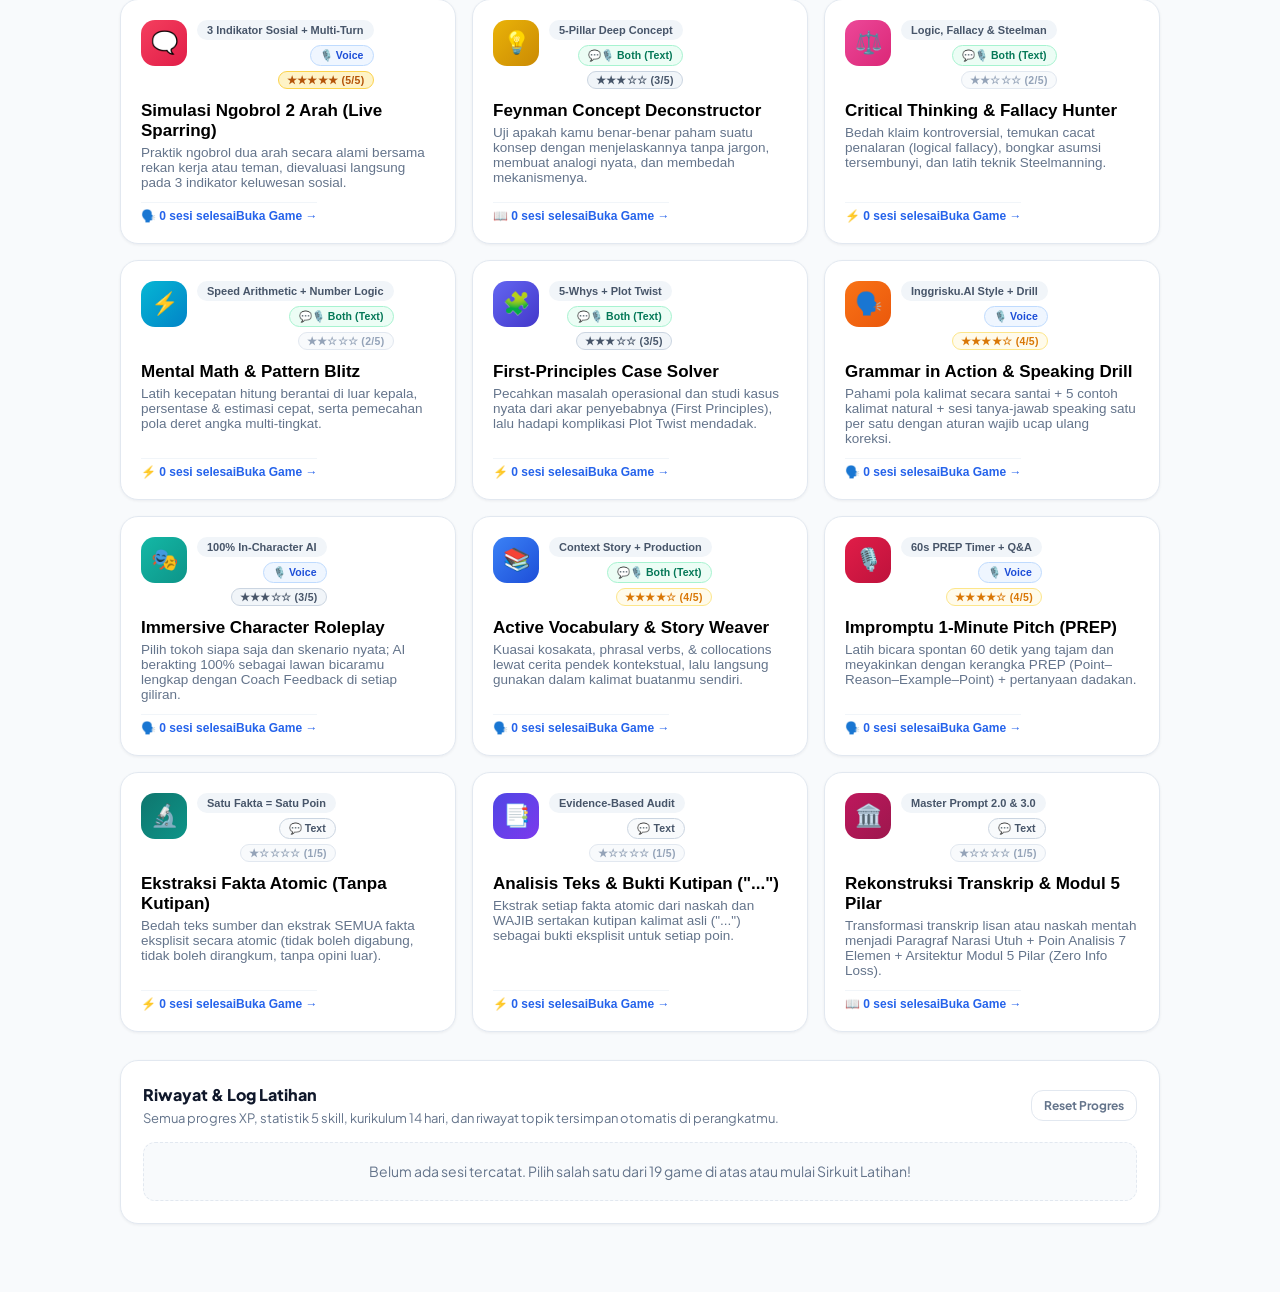
==== commit 215ee042: "Add Game 21: Story Echo & Retell (5-star, 3x story playback + free retell)" ====
--- a/BrainForge_HP_Standalone.html
+++ b/BrainForge_HP_Standalone.html
@@ -1973,7 +1973,7 @@
         <img src="[data-uri]" alt="BrainForge.AI" class="brand-logo-img" />
         <span class="brand-text">
           <strong>BrainForge.AI <span class="pro-badge">PRO</span></strong>
-          <small>20 COGNITIVE, SPEAKING &amp; ANALYSIS GAMES</small>
+          <small>21 COGNITIVE, SPEAKING &amp; ANALYSIS GAMES</small>
         </span>
       </button>
 
@@ -2006,7 +2006,7 @@
         <p class="greeting" id="hero-greeting">👋 Halo! Siap upgrade kapasitas otak &amp; keluwesan bicara hari ini?</p>
         <h1>Pusat Latihan Otak, Bicara Terstruktur &amp; Analisis Teks</h1>
         <p class="subtitle">
-          <strong>20 game unik dalam 5 kategori</strong> berlevel <strong>Low / Medium / Hard</strong> — mainkan semua langsung di <strong>Web Lab Interaktif (Audio Multi-Voice + Mic)</strong> atau luncurkan prompt adaptif ke <strong>Gemini &amp; ChatGPT</strong>.
+          <strong>21 game unik dalam 5 kategori</strong> berlevel <strong>Low / Medium / Hard</strong> — mainkan semua langsung di <strong>Web Lab Interaktif (Audio Multi-Voice + Mic)</strong> atau luncurkan prompt adaptif ke <strong>Gemini &amp; ChatGPT</strong>.
         </p>
       </div>
 
@@ -2299,7 +2299,7 @@
         </div>
       </div>
 
-      <!-- PANEL 2: INTERACTIVE WEB LAB (Mendukung Seluruh 20 Game!) -->
+      <!-- PANEL 2: INTERACTIVE WEB LAB (Mendukung Seluruh 21 Game!) -->
       <div id="weblab-panel" class="workspace-body" hidden>
         <!-- LAB A: MEMORY SPAN MATRIX (Visual + Audio ID/EN + Context Words) -->
         <div class="minigame-card" id="lab-memory" hidden>
@@ -2891,6 +2891,53 @@
     ],
   },
   {
+    id: 'story-echo-retell',
+    category: 'core',
+    skill: 'listening',
+    title: 'Story Echo & Retell (Dengar 3× & Ceritakan Ulang)',
+    icon: '🎙️',
+    color: 'linear-gradient(135deg, #8b5cf6, #ec4899)',
+    tag: '3× Audio Story + Retell',
+    description:
+      'Dengarkan 1 paragraf cerita utuh yang dibacakan 3 kali berturut-turut, lalu ceritakan ulang alur dan detailnya secara bebas dengan kalimatmu sendiri.',
+    webLabType: 'listening',
+    topicMode: 'context',
+    topicLabel: 'Tema Cerita Pendek (Opsional)',
+    topicPlaceholder: 'Contoh: Rutinitas pagi Andi di kamar mandi, insiden kecil di kantor, perjalanan akhir pekan...',
+    defaultInteraction: 'voice',
+    uniqueMechanic:
+      'Pembacaan 1 paragraf cerita berantai secara penuh sebanyak 3× berturut-turut (jeda "Ulang lagi") → pemain menceritakan ulang bebas dengan kata-kata sendiri.',
+    levelHints: {
+      Low: '1 paragraf pendek (4–5 kalimat sebab-akibat berurutan) dibacakan 3× → ceritakan ulang inti & urutannya dengan kalimatmu sendiri',
+      Medium: '1 paragraf menengah (6–7 kalimat dengan 1–2 kejadian tak terduga/ralat) dibacakan 3× → ceritakan ulang lengkap beserta alasannya',
+      Hard: '1 paragraf padat (8–10 kalimat lintas situasi + detail angka/waktu & twist) dibacakan 3× → ceritakan ulang utuh & akurat tanpa terbalik',
+    },
+    levelSpecs: {
+      Low: {
+        storyLoad: '1 paragraf pendek terdiri dari 4–5 kalimat sebab-akibat yang jelas dan akrab (seperti contoh: "Pagi hari, Andi mengambil sabun... Setelah memakai sabun... Namun... Setelah selesai... Sebelum berangkat kerja...").',
+        retellRule: 'Ceritakan ulang alur cerita dari awal sampai akhir secara bebas dengan kalimatmu sendiri (tidak harus persis kata demi kata, yang penting urutan & maknanya benar).',
+        focusCheck: 'Urutan 4–5 kejadian kunci + hubungan sebab-akibat dasarnya.',
+      },
+      Medium: {
+        storyLoad: '1 paragraf menengah berisi 6–7 kalimat dengan 1 masalah tak terduga atau perubahan rencana di tengah cerita.',
+        retellRule: 'Ceritakan ulang alur lengkap termasuk masalah yang muncul, penyebabnya, dan solusi akhirnya dengan bahasa sendiri.',
+        focusCheck: 'Urutan 6–7 kejadian + detail alasan/perubahan di tengah cerita.',
+      },
+      Hard: {
+        storyLoad: '1 paragraf padat berisi 8–10 kalimat dengan detail waktu/angka, sebab-akibat bertingkat, dan 1 twist di akhir.',
+        retellRule: 'Ceritakan ulang seluruh alur cerita secara runtut, lengkap dengan detail angka/waktu dan twist akhirnya tanpa ada yang terlewat atau tertukar.',
+        focusCheck: 'Ketepatan urutan kronologis, detail spesifik, serta kejelasan penyampaian lisan.',
+      },
+    },
+    suggestions: [
+      'Rutinitas pagi Andi di kamar mandi (sabun, shampo, air, bak mandi, sikat gigi)',
+      'Kejadian lucu saat memasak sarapan sebelum berangkat kerja',
+      'Perjalanan naik motor/KRL saat hujan mendadak di pagi hari',
+      'Kejadian kecil di kantor atau lapangan proyek HSE',
+      'Belanja di pasar atau nongkrong santai bareng teman di taman',
+    ],
+  },
+  {
     id: 'active-recall',
     category: 'core',
     skill: 'recall',
@@ -3720,8 +3767,70 @@
   },
 ];
 
-// === SUBKATEGORI & TOPIK EKSKLUSIF SPESIFIK PER GAME (20 GAME × 3 SUBKATEGORI × 6 TOPIK = 360 TOPIK KHUSUS) ===
+// === SUBKATEGORI & TOPIK EKSKLUSIF SPESIFIK PER GAME (21 GAME × 3 SUBKATEGORI × 6 TOPIK = 378 TOPIK KHUSUS) ===
 const MODULE_EXCLUSIVE_SUBCATEGORIES = {
+  'story-echo-retell': [
+    {
+      nameId: 'Cerita Aktivitas Harian & Rumah',
+      nameEn: 'Daily Routines & Home Stories',
+      topicsId: [
+        'Rutinitas pagi Andi di kamar mandi (sabun, shampo terlalu banyak, bilas air, isi bak mandi, sikat gigi)',
+        'Menyiapkan sarapan cepat saat hampir kesiangan berangkat kerja',
+        'Mencari kunci motor yang terselip sebelum keluar rumah',
+        'Membereskan meja kerja dan menyeduh kopi saat hujan sore',
+        'Belanja kebutuhan mingguan di minimarket dengan daftar mendadak berubah',
+        'Merawat tanaman di halaman lalu membersihkan peralatan berkebun',
+      ],
+      topicsEn: [
+        'Andi’s morning bathroom routine (soap, too much shampoo, rinsing with water, bathtub, toothbrush)',
+        'Making a quick breakfast when running late for work',
+        'Looking for misplaced motorbike keys before leaving home',
+        'Tidying up the desk and brewing coffee during an afternoon rain',
+        'Quick grocery run when the shopping list suddenly changes',
+        'Watering garden plants and cleaning up the tools afterward',
+      ],
+    },
+    {
+      nameId: 'Cerita Nongkrong, Jalan-Jalan & Sosial',
+      nameEn: 'Hangouts, Travel & Social Stories',
+      topicsId: [
+        'Nongkrong santai bersama teman di taman lalu pindah mencari tempat berteduh',
+        'Salah naik peron KRL saat perjalanan menuju tempat janjian',
+        'Mencoba warung soto lokal baru bersama rekan kerja saat jam makan siang',
+        'Mengembalikan barang teman yang tertinggal di kafe sebelum pulang',
+        'Bermain bulu tangkis sore di lapangan komplek dengan raket pinjaman',
+        'Menunggu pesanan kopi sambil mengobrol dengan kenalan lama',
+      ],
+      topicsEn: [
+        'Hanging out with friends at the park before moving under shelter',
+        'Taking the wrong train platform on the way to meet friends',
+        'Trying a hidden local soto stall with coworkers at lunch',
+        'Returning a friend’s forgotten item at a cafe before heading home',
+        'Playing evening badminton at the neighborhood court with a borrowed racket',
+        'Waiting for coffee orders while catching up with an old acquaintance',
+      ],
+    },
+    {
+      nameId: 'Cerita Kejadian Kerja & Lapangan HSE',
+      nameEn: 'Workplace & Field Incident Stories',
+      topicsId: [
+        'Penanganan kebocoran kecil pipa air di area gudang sebelum briefing',
+        'Printer kantor mendadak macet tepat 10 menit sebelum rapat dimulai',
+        'Pengecekan APD dan temuan kabel terkelupas saat inspeksi pagi',
+        'Pergantian jadwal pengiriman logistik karena truk datang lebih awal',
+        'Lampu ruang rapat padam sebentar lalu dialihkan ke ruang sebelah',
+        'Koordinasi cepat tim lapangan saat hujan deras turun tiba-tiba',
+      ],
+      topicsEn: [
+        'Handling a minor water pipe leak in the warehouse before briefing',
+        'Office printer jamming 10 minutes before a presentation meeting',
+        'PPE check and spotting a frayed cable during morning inspection',
+        'Logistics schedule shift because the delivery truck arrived early',
+        'Meeting room power flicker forcing a quick move to the next room',
+        'Rapid field team coordination when heavy rain hits unexpectedly',
+      ],
+    },
+  ],
   'story-chain-memory': [
     {
       nameId: 'Rutinitas Harian & Situasi Rumah',
@@ -7875,6 +7984,20 @@
         'Rangkai Kata Kunci Jadi Cerita: ',
       ][v] + rawTopic;
 
+    case 'story-echo-retell':
+      if (isEn) {
+        return [
+          '3× Story Echo & Free Retell: ',
+          'Auditory Story Sequence & Retelling: ',
+          'Listen 3× & Retell in Your Own Words: ',
+        ][v] + rawTopic;
+      }
+      return [
+        'Cerita Utuh 3× & Ceritakan Ulang: ',
+        'Simak Alur Cerita 3× (Free Retell): ',
+        'Rekam Jejak Cerita Sebab-Akibat 3×: ',
+      ][v] + rawTopic;
+
     case 'active-recall':
       if (isEn) {
         return [
@@ -9221,6 +9344,54 @@
 Sapa **${safeName}** dengan singkat, jelaskan alur **Kata → Kalimat Per Kata → 1 Paragraf Utuh**, lalu mulai sesuai aturan mode interaksi di atas!`;
     }
 
+    case 'story-echo-retell': {
+      const deliveryNote = isVoice
+        ? `**ATURAN WAJIB 3× PEMBACAAN PARAGRAF UTUH**:
+  - Bacakan **1 PARAGRAF CERITA UTUH YANG SAMA** sebanyak **3 KALI BERTURUT-TURUT** secara lisan tanpa memotong atau memberi daftar kata kunci terpisah!
+  - Gunakan jeda singkat bertuliskan/berbunyi **_"ulang lagi"_** di antara pengulangan ke-1, ke-2, dan ke-3.
+  - Contoh format penyampaian di Ronde:
+    _"[Paragraf cerita utuh kalimat 1 sampai selesai] ... ulang lagi ... [Paragraf cerita utuh yang sama] ... ulang lagi ... [Paragraf cerita utuh yang sama]. Sekarang coba kamu ceritakan ulang apa saja yang tadi terjadi dengan kalimatmu sendiri!"_`
+        : `Tampilkan 1 paragraf cerita utuh sebanyak 3× di blok kutipan (atau berikan penanda _"ulang lagi"_), lalu tambahkan **8–10 baris pembatas visual** di bawahnya agar ${safeName} berlatih menceritakan ulang dari memori tanpa menyontek teks.`;
+
+      return `${masterHeader}
+
+## 📐 SPESIFIKASI KHUSUS LEVEL ${level.toUpperCase()} (STORY ECHO & RETELL — DENGAR 3× & CERITAKAN ULANG)
+
+> [!IMPORTANT]
+> **Mekanisme Inti Game Ini:**
+> Kamu langsung membacakan **1 paragraf cerita berantai sebab-akibat secara penuh sebanyak 3× berturut-turut** (bukan daftar kata lepas!), lalu **${safeName}** bebas menceritakan ulang isi ceritanya dengan kata-kata sendiri!
+>
+> **Contoh Gaya Cerita yang Kamu Bacakan 3× (Level Low):**
+> _"Pagi hari, Andi mengambil sabun untuk mandi. Setelah memakai sabun, Andi mengambil shampo untuk mencuci rambutnya. Namun, karena shampo yang digunakan terlalu banyak, Andi membutuhkan lebih banyak air untuk membilas rambutnya. Setelah selesai membilas rambut, Andi mengisi bak mandi dengan air. Sebelum berangkat kerja, Andi mengambil sikat gigi untuk membersihkan giginya."_
+> **→ ulang lagi → [bacakan paragraf yang sama] → ulang lagi → [bacakan paragraf yang sama]**
+
+1. **Beban Cerita**: ${spec.storyLoad}
+2. **Tugas Pemain (Free Retell)**: ${spec.retellRule}
+3. **Fokus Audit**: ${spec.focusCheck}
+
+---
+
+## 🏛️ PROTOKOL PERMAINAN (${rounds} RONDE BERTAHAP)
+
+### Langkah 1 — Bacakan 1 Paragraf Cerita Utuh Sebanyak 3×
+- Buat 1 paragraf cerita pendek yang hidup, jelas alur sebab-akibatnya, dan **berbeda di setiap ronde** seputar tema **"${safeTopic}"** sesuai **Level ${level}**.
+- ${deliveryNote}
+- **DILARANG** memberi daftar poin/kata kunci atau pertanyaan pilihan ganda dulu — biarkan ${safeName} bebas berbicara/menceritakan ulang apa saja yang ia ingat!
+- **Berhenti di sini dan tunggu cerita ulang ${safeName}.**
+
+### Langkah 2 — Audit Alur Retelling & Detail yang Tertangkap
+Setelah ${safeName} menceritakan ulang:
+1. **📊 Skor Retelling (0–100)**: Nilai ketepatan urutan kronologis kejadian, kelengkapan poin sebab-akibat, dan kelancaran penyampaian dengan kata-kata sendiri.
+2. **✅ Tertangkap vs ⚠️ Terlewat/Tertukar**: Sebutkan secara singkat poin mana yang sudah tepat diingat ${safeName} dan detail mana yang terlewat atau terbalik urutannya.
+3. **🗣️ Koreksi Kalimat (Bila Ada)**: Jika ada kalimat yang kurang jelas atau fakta yang terlewat${isVoice ? ', bantu rapikan 1 kalimat ringkas lalu **minta ' + safeName + ' mengucapkan ulang kalimat perbaikan tersebut** sebelum lanjut!' : ', berikan 1 versi ringkas yang rapi.'}
+4. Langsung lanjutkan ke **Ronde Berikutnya** (hingga tuntas ${rounds} ronde)!
+
+---
+
+## 📋 MULAI SESI SEKARANG
+Sapa **${safeName}** dengan singkat, jelaskan bahwa kamu akan membacakan 1 cerita pendek **3 kali berturut-turut** lalu ${safeName} tinggal menceritakan ulang bebas pakai kalimatnya sendiri, lalu ikuti aturan pembukaan di atas!`;
+    }
+
     case 'active-recall': {
       return `${masterHeader}
 
@@ -10168,6 +10339,7 @@
   'grammar-speaking': { label: '🎙️ Voice', cls: 'mode-voice' },
   'roleplay-mastery': { label: '🎙️ Voice', cls: 'mode-voice' },
   'impromptu-speaking': { label: '🎙️ Voice', cls: 'mode-voice' },
+  'story-echo-retell': { label: '🎙️ Voice', cls: 'mode-voice' },
   'memory-span': { label: '🎙️💬 Both (Voice)', cls: 'mode-both-voice' },
   'story-chain-memory': { label: '🎙️💬 Both (Voice)', cls: 'mode-both-voice' },
   'conversation-initiation': { label: '🎙️💬 Both (Voice)', cls: 'mode-both-voice' },
@@ -10186,6 +10358,7 @@
 const STAR_PRIORITY_MAP = {
   'memory-span': 5,
   'story-chain-memory': 5,
+  'story-echo-retell': 5,
   'listening-practice': 5,
   'recall-percakapan': 5,
   'structured-speaking': 5,
@@ -11297,10 +11470,76 @@
   });
 });
 
+const STORY_ECHO_SCRIPTS = {
+  Low: [
+    {
+      title: 'Rutinitas Pagi Andi di Kamar Mandi (3× Putar)',
+      lang: 'id-ID',
+      script:
+        'Pagi hari, Andi mengambil sabun untuk mandi. Setelah memakai sabun, Andi mengambil shampo untuk mencuci rambutnya. Namun, karena shampo yang digunakan terlalu banyak, Andi membutuhkan lebih banyak air untuk membilas rambutnya. Setelah selesai membilas rambut, Andi mengisi bak mandi dengan air. Sebelum berangkat kerja, Andi mengambil sikat gigi untuk membersihkan giginya.',
+      keywords: ['sabun', 'shampo', 'terlalu banyak', 'air', 'bak mandi', 'sikat gigi'],
+      facts: [
+        'Andi mengambil sabun untuk mandi',
+        'Memakai shampo untuk mencuci rambut, tetapi terlalu banyak',
+        'Membutuhkan lebih banyak air untuk membilas',
+        'Mengisi bak mandi dengan air',
+        'Mengambil sikat gigi sebelum berangkat kerja',
+      ],
+    },
+    {
+      title: 'Nongkrong di Taman Bersama Teman (3× Putar)',
+      lang: 'id-ID',
+      script:
+        'Sore itu, Dika mengajak dua temannya duduk santai di bangku taman. Setelah mengobrol sebentar, mereka membeli es kopi dari pedagang keliling. Namun angin tiba-tiba bertiup kencang sehingga gelas kopi milik Dika hampir tumpah. Mereka pun segera pindah ke gazebo taman agar lebih aman. Sebelum pulang ke rumah, mereka membuang semua gelas kosong ke tempat sampah.',
+      keywords: ['taman', 'es kopi', 'angin', 'gazebo', 'tempat sampah'],
+      facts: [
+        'Dika dan dua temannya duduk di bangku taman',
+        'Membeli es kopi dari pedagang keliling',
+        'Angin kencang hampir menumpahkan kopi',
+        'Pindah ke gazebo taman',
+        'Membuang gelas kosong ke tempat sampah sebelum pulang',
+      ],
+    },
+  ],
+  Medium: [
+    {
+      title: 'Kejadian Pagi Sebelum Rapat Kantor (3× Putar)',
+      lang: 'id-ID',
+      script:
+        'Pagi itu Rina membawa payung karena langit sudah mendung sejak subuh. Sesampainya di lobi kantor, ia membeli kopi panas agar lebih fokus menghadapi rapat. Namun sepuluh menit sebelum presentasi dimulai, printer ruang kerja mendadak macet karena kertas tersangkut. Sambil menunggu teknisi datang, Rina memakan roti yang ia bawa dari rumah. Setelah printer kembali normal, ia mengambil kunci ruang arsip lalu naik lift menuju lantai lima.',
+      keywords: ['payung', 'kopi', 'printer', 'macet', 'roti', 'lift', 'lantai lima'],
+      facts: [
+        'Rina membawa payung karena mendung',
+        'Membeli kopi panas di lobi',
+        'Printer macet 10 menit sebelum presentasi',
+        'Makan roti sambil menunggu teknisi',
+        'Mengambil kunci ruang arsip dan naik lift ke lantai lima',
+      ],
+    },
+  ],
+  Hard: [
+    {
+      title: 'Perjalanan Dinas & Kejadian Tak Terduga (3× Putar)',
+      lang: 'id-ID',
+      script:
+        'Menjelang keberangkatan pukul tujuh pagi, Sinta mengecek paspor dan tiket di dalam tas ranselnya. Saat keluar rumah, ia baru sadar ban motornya kempes sehingga harus segera memesan taksi online. Di tengah jalan menuju stasiun, hujan turun sangat deras dan membuat jalanan macet selama dua puluh menit. Untungnya, kereta yang ia naiki sempat tertunda sepuluh menit sehingga Sinta tidak tertinggal. Sesampainya di kota tujuan, ia langsung minum teh hangat dan menghubungi tim proyek untuk konfirmasi jadwal rapat pukul dua siang.',
+      keywords: ['tujuh', 'paspor', 'ban', 'taksi', 'hujan', 'dua puluh', 'sepuluh', 'teh', 'dua siang'],
+      facts: [
+        'Berangkat pukul 07.00 membawa paspor dan tiket',
+        'Ban motor kempes sehingga memesan taksi online',
+        'Hujan deras menyebabkan macet 20 menit',
+        'Kereta tertunda 10 menit sehingga tidak ketinggalan',
+        'Minum teh hangat dan konfirmasi rapat pukul 14.00',
+      ],
+    },
+  ],
+};
+
 function loadAudioScenario() {
   stopSpeech();
   const isDialogue = currentModule.webLabType === 'dialogue';
-  const bank = isDialogue ? DIALOGUE_SCRIPTS : LISTENING_SCRIPTS;
+  const isStoryEcho = currentModule.id === 'story-echo-retell';
+  const bank = isStoryEcho ? STORY_ECHO_SCRIPTS : isDialogue ? DIALOGUE_SCRIPTS : LISTENING_SCRIPTS;
   const rawList = bank[auLevel] || bank.Low;
   const prefPrefix = currentLang === 'en' ? 'en' : 'id';
   const langFiltered = rawList.filter((item) => (item.lang || '').toLowerCase().startsWith(prefPrefix));
@@ -11310,7 +11549,9 @@
   auPlayCount = 0;
 
   auTitle.textContent = auCurrentItem.title;
-  auInstruction.textContent = isDialogue
+  auInstruction.textContent = isStoryEcho
+    ? 'Klik Putar Audio: AI akan membacakan 1 paragraf cerita utuh sebanyak 3× berturut-turut, lalu ceritakan ulang alurnya secara bebas dengan kalimatmu sendiri!'
+    : isDialogue
     ? 'Klik Putar Audio untuk mendengarkan percakapan 2 orang (Pria & Wanita), lalu ceritakan kembali masalah awal, perubahan rencana, dan kesepakatan akhirnya.'
     : 'Klik Putar Audio untuk mendengarkan monolog/briefing, lalu tuliskan informasi atomic (fakta, angka, alasan) yang kamu tangkap.';
   if (auPlaysLeftEl) {
@@ -11355,6 +11596,9 @@
       u.pitch = isMale ? 0.82 : 1.15;
       window.speechSynthesis.speak(u);
     });
+  } else if (currentModule.id === 'story-echo-retell') {
+    const repeatScript = `${auCurrentItem.script} ... Ulang lagi. ... ${auCurrentItem.script} ... Ulang lagi. ... ${auCurrentItem.script}`;
+    speakText(repeatScript, auCurrentItem.lang || 'id-ID', rate);
   } else {
     speakText(auCurrentItem.script, auCurrentItem.lang || 'id-ID', rate);
   }
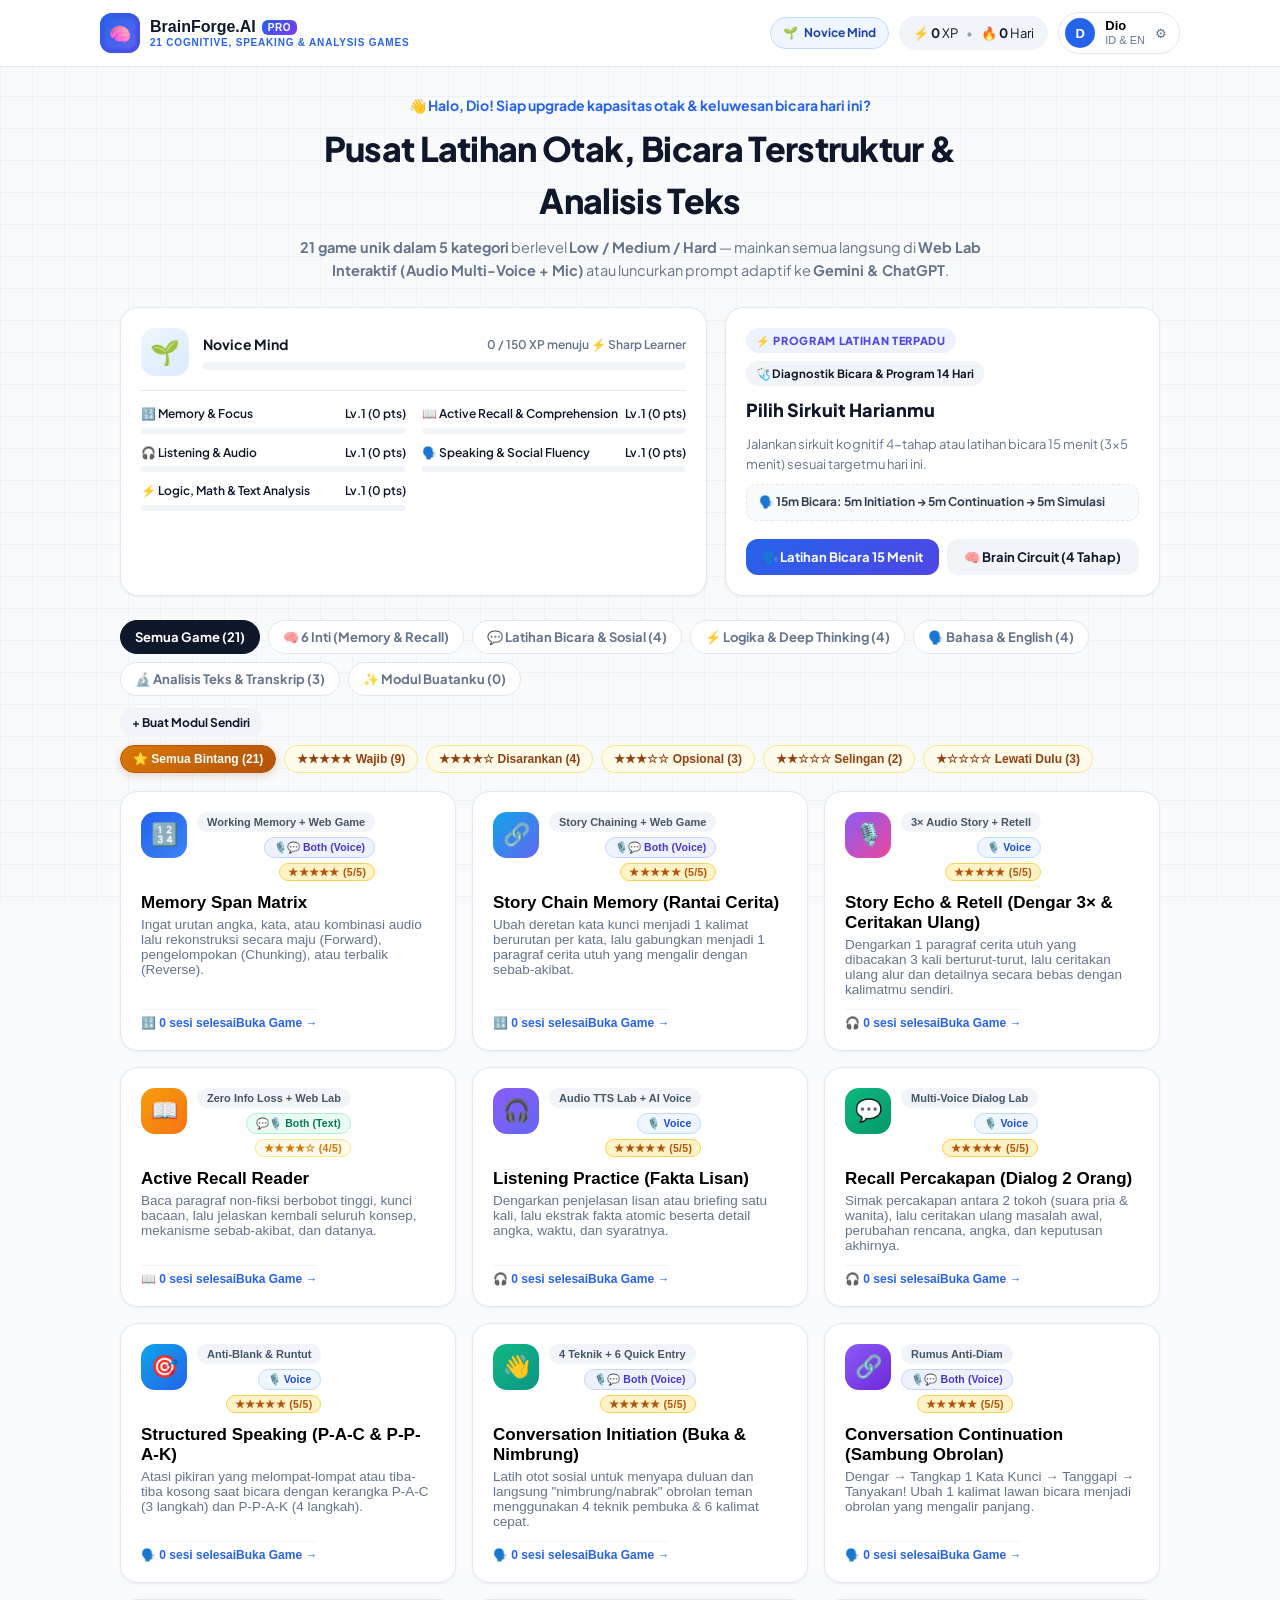
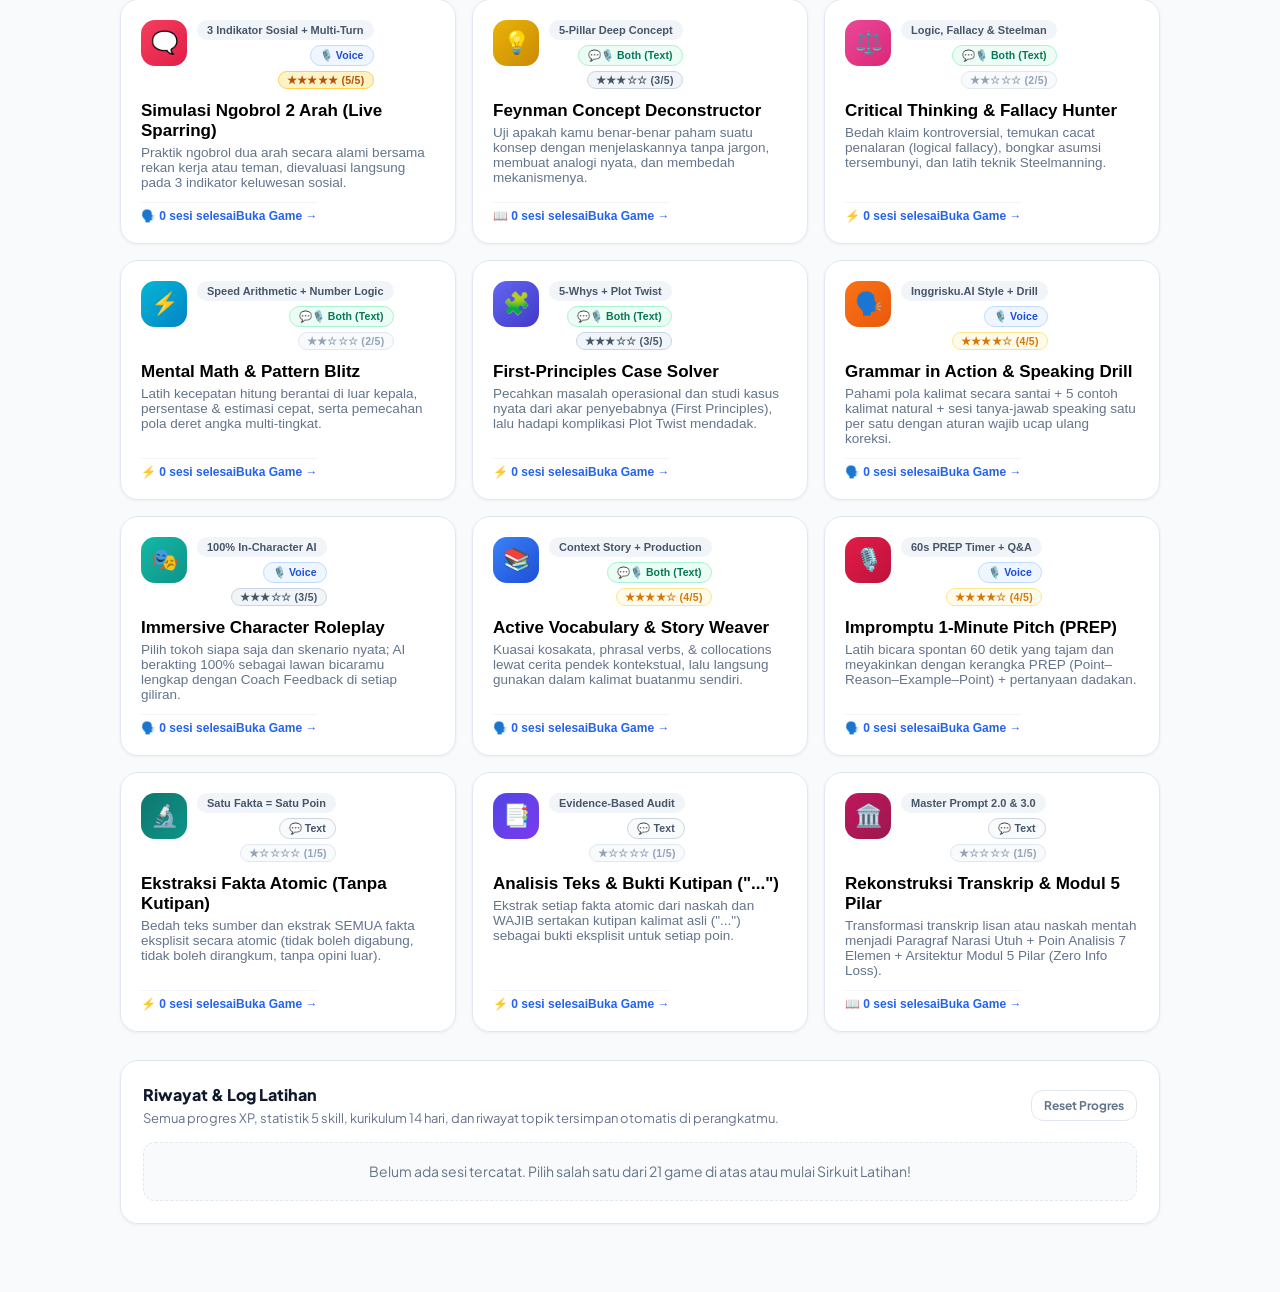
==== commit b7620370: "Make all game, category, and star priority filter counts 100% dynamic" ====
--- a/BrainForge_HP_Standalone.html
+++ b/BrainForge_HP_Standalone.html
@@ -1671,19 +1671,24 @@
 /* Toast */
 .toast {
   position: fixed;
-  bottom: 24px;
+  bottom: 16px;
   left: 50%;
-  transform: translateX(-50%) translateY(16px);
-  background: #0f172a;
+  transform: translateX(-50%) translateY(12px);
+  background: rgba(15, 23, 42, 0.94);
   color: #fff;
-  padding: 10px 18px;
-  border-radius: 999px;
-  font-size: 13px;
-  font-weight: 600;
+  padding: 7px 12px;
+  border-radius: 8px;
+  font-size: 12px;
+  line-height: 1.35;
+  font-weight: 500;
+  width: max-content;
+  max-width: min(90vw, 380px);
+  text-align: center;
+  box-shadow: 0 4px 14px rgba(15, 23, 42, 0.25);
   opacity: 0;
   pointer-events: none;
-  transition: opacity 0.2s, transform 0.2s;
-  z-index: 60;
+  transition: opacity 0.18s, transform 0.18s;
+  z-index: 260;
 }
 
 .toast.show {
@@ -2059,13 +2064,13 @@
       <!-- Category Filter & Custom Module Button -->
       <div class="toolbar-row">
         <div class="category-tabs" id="category-tabs">
-          <button type="button" class="cat-tab active" data-cat="all">Semua Game (19)</button>
-          <button type="button" class="cat-tab" data-cat="core">🧠 4 Inti (Memory &amp; Recall)</button>
+          <button type="button" class="cat-tab active" data-cat="all">Semua Game (21)</button>
+          <button type="button" class="cat-tab" data-cat="core">🧠 6 Inti (Memory &amp; Recall)</button>
           <button type="button" class="cat-tab" data-cat="social">💬 Latihan Bicara &amp; Sosial (4)</button>
           <button type="button" class="cat-tab" data-cat="cognitive">⚡ Logika &amp; Deep Thinking (4)</button>
           <button type="button" class="cat-tab" data-cat="language">🗣️ Bahasa &amp; English (4)</button>
           <button type="button" class="cat-tab" data-cat="analysis">🔬 Analisis Teks &amp; Transkrip (3)</button>
-          <button type="button" class="cat-tab" data-cat="custom">✨ Modul Buatanku</button>
+          <button type="button" class="cat-tab" data-cat="custom">✨ Modul Buatanku (0)</button>
         </div>
         <button type="button" class="btn-secondary btn-sm" id="open-custom-modal-btn">
           + Buat Modul Sendiri
@@ -2074,8 +2079,8 @@
 
       <!-- Personalized Priority Star Filter -->
       <div class="star-filter-row" id="star-filter-tabs" aria-label="Filter Prioritas Bintang">
-        <button type="button" class="star-tab active" data-star="all">⭐ Semua Bintang (19)</button>
-        <button type="button" class="star-tab" data-star="5">★★★★★ Wajib (7)</button>
+        <button type="button" class="star-tab active" data-star="all">⭐ Semua Bintang (21)</button>
+        <button type="button" class="star-tab" data-star="5">★★★★★ Wajib (9)</button>
         <button type="button" class="star-tab" data-star="4">★★★★☆ Disarankan (4)</button>
         <button type="button" class="star-tab" data-star="3">★★★☆☆ Opsional (3)</button>
         <button type="button" class="star-tab" data-star="2">★★☆☆☆ Selingan (2)</button>
@@ -3189,7 +3194,7 @@
     levelSpecs: {
       Low: {
         techniqueFocus: 'Rumus Dasar: Dengar → Tangkap 1 Kata Kunci → Tanggapi → Tanyakan (Pola Tanggapan → Pertanyaan → Pengembangan).',
-        taskRule: 'Sebutkan kata kunci yang kamu tangkap dari ucapan lawan bicara, lalu buat 1 tanggapan + 2 pertanyaan pendek yang mudah dijawab.',
+        taskRule: 'Sebutkan 1 kata/frasa kunci yang kamu tangkap dari ucapan lawan bicara, lalu buat 1 tanggapan singkat + 1 pertanyaan lanjutan (Follow-up Question) yang mudah dijawab.',
         antiPattern: 'Hindari merespons hanya dengan "Oh gitu" atau "Mantap" yang mematikan percakapan.',
       },
       Medium: {
@@ -3234,9 +3239,9 @@
     },
     levelSpecs: {
       Low: {
-        partnerBehavior: 'Lawan bicara ramah, hangat, dan menyapa duluan dengan pertanyaan terbuka (misal: "Eh, kamu sudah lama kerja di sini?").',
+        partnerBehavior: 'Lawan bicara ramah, hangat, dan menyapa duluan dengan kalimat pembuka yang langsung relevan dengan situasi/topik aktif (jangan membuka topik teknis/kerja dengan basa-basi yang tidak nyambung).',
         userGoal: 'Menjawab dengan jelas, tidak kaku, dan melempar minimal 1 pertanyaan balik.',
-        scoringRubric: 'Dievaluasi pada 3 indikator: (1) Kemampuan Merespons, (2) Kemampuan Mengembangkan Percakapan, (3) Daya Tarik Obrolan.',
+        scoringRubric: 'Dievaluasi pada 3 indikator: (1) Kemampuan Merespons (40%), (2) Kemampuan Mengembangkan Percakapan (35%), (3) Daya Tarik Obrolan (25%).',
       },
       Medium: {
         partnerBehavior: 'Lawan bicara santai namun memberikan jawaban sedang (1–2 kalimat), sehingga kamu harus aktif menggunakan Follow-up Question & Self-Disclosure.',
@@ -9160,10 +9165,25 @@
 
 function buildAdvancedPrompt(params) {
   let out = _buildRawAdvancedPrompt(params);
+  const safeTitle = params?.module?.title || 'Game Ini';
+  const safeName = (params?.userName || 'Dio').trim();
+  const safeRounds = params?.rounds || 3;
+
+  const closingSection = `\n\n---\n\n## 🏁 PENUTUPAN SESI (SETELAH ${safeRounds} RONDE SELESAI)\nSetelah seluruh **${safeRounds} ronde** tuntas, tampilkan rapor ringkas berisi:\n1. **📊 Skor Tiap Ronde & Rata-Rata Sesi (0–100)**.\n2. **💪 Kekuatan Utama ${safeName}** yang terlihat selama latihan.\n3. **🎯 1 Keterampilan Prioritas** yang paling perlu dipertajam berikutnya + **1 Rekomendasi Latihan** untuk sesi selanjutnya.`;
+
   if (params && params.interactionMode === 'voice') {
-    const safeTitle = params.module?.title || 'Game Ini';
-    const safeName = (params.userName || 'Dio').trim();
-    out += `\n\n> [!CAUTION]\n> **ATURAN WAJIB VOICE AI (JANGAN LANGSUNG KELUARKAN PARAGRAF / SOAL!)**:\n> Di respons pertamamu ini, **DILARANG** langsung mengeluarkan paragraf bacaan, dialog, atau soal Ronde 1!\n> Cukup sapa **${safeName}**, jelaskan singkat dalam 2–3 kalimat apa saja yang harus dilakukan di game **${safeTitle}** ini, lalu suruh **${safeName}** membuka/menyalakan **Voice AI / Dictate (🎙️)** dan mengucapkan: **"I'm ready to play ${safeTitle}"**.\n> **BERHENTI & TUNGGU** sampai **${safeName}** mengucapkan kalimat itu lewat suara — baru setelah itu mulai **Ronde 1**!`;
+    const voiceOpeningSection = `## 📋 ATURAN PEMBUKAAN MUTLAK (VOICE AI — TUNGGU TRIGGER DULU!)
+1. **DILARANG** langsung mengeluarkan paragraf bacaan, cerita, dialog, atau soal **Ronde 1** di balasan pertamamu! (Aturan ini mengesampingkan instruksi lain mana pun yang meminta langsung menampilkan Ronde 1).
+2. Di balasan pertamamu, cukup: (a) sapa **${safeName}**, (b) jelaskan singkat dalam 1–2 kalimat apa yang akan dilatih di **${safeTitle}** (Level **${params.level || 'Low'}**, **${safeRounds} Ronde**), lalu (c) minta **${safeName}** menyalakan **Voice AI / Dictate (🎙️)** dan mengucapkan: **"I'm ready to play ${safeTitle}"** (atau **"I'm ready to practice"**).
+3. **BERHENTI & TUNGGU** sampai **${safeName}** mengirim trigger tersebut (atau jika **${safeName}** langsung mengirim jawaban/meminta mulai, langsung proses tanpa menghukumnya) — baru setelah itu sajikan tantangan **Ronde 1**!${closingSection}`;
+
+    if (/## 📋 MULAI SESI SEKARANG[\s\S]*$/i.test(out)) {
+      out = out.replace(/## 📋 MULAI SESI SEKARANG[\s\S]*$/i, voiceOpeningSection);
+    } else {
+      out += `\n\n${voiceOpeningSection}`;
+    }
+  } else {
+    out += closingSection;
   }
   return sanitizePromptText(out);
 }
@@ -9191,35 +9211,44 @@
   const langRule = getLanguageRule(lang);
   const isVoice = interactionMode === 'voice';
   const hintText = module.levelHints?.[level] || level;
+  const isSpeakingFocused =
+    module.skill === 'speaking' ||
+    module.category === 'social' ||
+    module.category === 'language' ||
+    module.id === 'story-echo-retell';
+
+  const drillRule = isSpeakingFocused
+    ? `**Fokus Koreksi & Drill Pengucapan (Maksimal 1–2 Koreksi Prioritas)**: Berikan maksimal 1–2 koreksi paling penting agar ${safeName} tidak kewalahan. Setiap kali ada kalimat penting yang dikoreksi, **minta ${safeName} mengucapkan ulang 1 kalimat perbaikan utama tersebut** sebelum lanjut ke giliran/ronde berikutnya.`
+    : `**Fokus Koreksi Memori & Fakta (Maksimal 1–2 Poin Prioritas)**: Utamakan audit ketepatan urutan, fakta, dan strategi pengingatan (chunking/asosiasi). Jangan mengubah setiap koreksi menjadi drill grammar yang menghambat alur ronde; minta pengucapan ulang hanya bila ${safeName} salah menangkap fakta kunci.`;
 
   const interactionBlock = isVoice
-    ? `- **Mode Interaksi**: 🎙️ **VOICE AI MODE (TUNGGU TRIGGER SUARA USER DULU!)**
-- **Protokol Wajib Pembukaan Voice AI**:
-  1. **JANGAN langsung memuntahkan paragraf bacaan, cerita, dialog, atau soal Ronde 1** di balasan pertamamu!
-  2. Di balasan pertamamu, cukup: (a) sapa ${safeName}, (b) jelaskan singkat dalam 2–3 kalimat apa saja yang akan dilakukan di game **${module.title}** ini (Level **${level}**, **${rounds} Ronde**), lalu (c) instruksikan dengan tegas:
-     _"👉 Sekarang buka/nyalakan **Voice AI / Dictate (🎙️)** di HP-mu, lalu ucapkan dengan suaramu: **'I'm ready to play ${module.title}'** (atau **'I'm ready to practice'**) untuk memulai!"_
-  3. **BERHENTI & TUNGGU** sampai ${safeName} benar-benar mengucapkan trigger suara tersebut. Baru setelah ${safeName} mengatakan **"I'm ready to play ..."**, langsung mulai **Ronde 1**!
-  4. Selama sesi suara berjalan: sampaikan 1 tantangan/pertanyaan per giliran secara ritmis, natural, dan enak didengar (hindari tabel visual rumit saat tanya-jawab lisan), tanpa basa-basi berlebih.
-  5. **Drill Pengucapan Wajib**: Setiap kali kamu mengoreksi kalimat ${safeName}, **WAJIB minta ${safeName} mengucapkan ulang kalimat yang sudah dikoreksi terlebih dahulu** sebelum lanjut ke pertanyaan/ronde berikutnya!`
-    : `- **Mode Interaksi**: 💬 **INTERACTIVE GAME CHAT (Terstruktur & Visual)**
-- **Aturan Tampilan**: Gunakan pemformatan Markdown yang rapi (heading, bullet points, tabel bila relevan, bold, dan quote block) agar sangat nyaman dibaca. **Dilarang keras membocorkan kunci jawaban sebelum ${safeName} menjawab!**`;
+    ? `- **Mode Interaksi**: 🎙️ **VOICE AI / DICTATION MODE (TUNGGU TRIGGER USER DULU!)**
+- **Mode Latihan**: **Practice Mode (Default: 3× Pengulangan Audio/Materi)**. *(Jika ${safeName} mengetik/mengucapkan **"Assessment Mode"** atau **"Tes 1x"**, bacakan materi 1 kali saja tanpa pengulangan dan tanpa petunjuk untuk menguji kemampuan murni).*
+- **Protokol Interaksi Suara**:
+  1. Pada balasan pertama, **jangan** langsung mengeluarkan soal Ronde 1 — sapa ${safeName}, jelaskan aturan singkat dalam 1–2 kalimat, dan tunggu trigger **"I'm ready to play ${module.title}"** (atau **"I'm ready to practice"**).
+  2. Sajikan **1 tantangan saja per ronde**, sampaikan secara ritmis dan natural (hindari tabel visual rumit saat tanya-jawab lisan), lalu berhenti menunggu jawaban ${safeName}.
+  3. ${drillRule}`
+    : `- **Mode Interaksi**: 💬 **INTERACTIVE GAME CHAT (Terstruktur & Visual — Langsung Mulai Ronde 1)**
+- **Aturan Tampilan & Umpan Balik**: Gunakan pemformatan Markdown yang rapi (heading, bullet points, bold, dan quote block). Berikan maksimal **1–2 koreksi prioritas** per giliran. **Dilarang keras membocorkan kunci jawaban, daftar kata kunci, atau rangkuman sebelum ${safeName} menjawab!**`;
 
   const masterHeader = `# 🧠 MASTER PROMPT: ${module.title.toUpperCase()} — LEVEL ${level.toUpperCase()}
-_(Sistem Latihan Kognitif, Komunikasi & Analisis Adaptif • BrainForge.AI Pro)_
+_(Sistem Latihan Kognitif, Komunikasi & Analisis Adaptif • BrainForge.AI Pro V2)_
 
 ---
 
-## 🎯 PROFIL PEMAIN & PARAMETER SESI
-
-- **Nama Pemain**: ${safeName} (Sapa dan panggil dengan nama **${safeName}**)
+## 🎯 PROFIL PEMAIN & PARAMETER SESI (GLOBAL ENGINE)
+
+- **Nama Pemain**: ${safeName} (Sapa secara wajar dan akrab dengan nama **${safeName}**)
 - **Modul Latihan**: **${module.title}** — _${module.description}_
 - **Keunikan Mekanisme Game Ini**: ${module.uniqueMechanic || module.description}
 - **${module.topicLabel || 'Topik / Konteks Fokus'}**: **${isSourceModule && rawTopic.length > 140 ? 'Lihat Teks Sumber di Bagian Bawah Prompt' : safeTopic}**
 - **Level Tantangan Aktif**: **${level}** (_${hintText}_)
-- **Target Durasi Sesi**: **${rounds} Ronde Bertahap**
-- **Sistem Adaptasi Performa (Dynamic Difficulty)**:
-  - Jika jawaban **${safeName}** mencapai skor **≥ 85**: naikkan kompleksitas/kedalaman secara organik di ronde berikutnya.
-  - Jika jawaban **${safeName}** masih di bawah **70**: bantu perbaiki celah pemahamannya terlebih dahulu dan berikan soal setara sebelum menaikkan beban.
+- **Target Durasi Sesi**: **${rounds} Ronde Bertahap** (Sajikan 1 tantangan per ronde, jangan melompat ke ronde berikutnya sebelum ${safeName} menjawab)
+- **Sistem Adaptasi Performa & Kunci Batas Level (Dynamic Difficulty)**:
+  - **Skor 85–100 (Penguasaan Kuat)**: Naikkan tipis **1 aspek tantangan** di ronde berikutnya, **tetapi WAJIB tetap berada di dalam batas beban Level ${level}** (dilarang meloncat dari Low ke Hard di tengah sesi!).
+  - **Skor 70–84 (Cukup Stabil)**: Pertahankan tingkat kesulitan saat ini dan latih aspek yang belum konsisten.
+  - **Skor 0–69 (Perlu Penguatan)**: Tunjukkan 1–2 celah utama dengan petunjuk singkat, lalu berikan soal setara sebelum menaikkan beban.
+- **Kejujuran Materi & Simulasi**: Jangan mengarang klaim klinis/IQ (skor adalah indikator performa tugas pada sesi ini). Untuk topik teknis/HSE/SOP tanpa dokumen sumber resmi dari ${safeName}, sajikan sebagai skenario simulasi latihan yang logis.
 - **Karakter & Gaya Coach AI**: ${persona.instruction}
 - **Aturan Bahasa**: ${langRule}
 ${interactionBlock}
@@ -9254,16 +9283,16 @@
   switch (module.id) {
     case 'memory-span': {
       const deliveryNote = isVoice
-        ? `**ATURAN WAJIB PENGULANGAN SUARA (3× ULANG)**: Jangan membacakan deretan hanya 1 kali! Bacakan deretan item yang sama tersebut **sebanyak 3 KALI berturut-turut** dengan artikulasi pelan, jernih, dan jeda 1 detik antar-item (format suara: _"Dengarkan baik-baik, saya ulang 3 kali. Pertama: [item 1..N] ... Kedua: [item 1..N] ... Ketiga: [item 1..N]. Sekarang giliranmu, ulangi sesuai aturan Level ${level}!"_).`
+        ? `**ATURAN PENYAJIAN SUARA (DEFAULT PRACTICE MODE = 3× ULANG)**: Bacakan deretan item yang sama tersebut **sebanyak 3 KALI berturut-turut** dengan artikulasi pelan dan jelas (format suara: _"Dengarkan baik-baik, saya ulang 3 kali. Pertama: [item 1..N] ... Kedua: [item 1..N] ... Ketiga: [item 1..N]. Sekarang giliranmu, ulangi sesuai aturan Level ${level}!"_). *(Jika ${safeName} meminta **Assessment Mode**, bacakan 1 kali saja).*`
         : `Tampilkan deretan item di dalam blok kutipan, lalu tambahkan **8–10 baris blok teks transisi / pembatas visual** di bawahnya agar deretan tidak langsung terlihat saat ${safeName} mengetik di kolom chat (atau sarankan ${safeName} mengaktifkan Voice Mode / menggunakan Web Lab untuk penyembunyian otomatis).`;
       return `${masterHeader}
 
 ## 📐 SPESIFIKASI KHUSUS LEVEL ${level.toUpperCase()} (MEMORY SPAN MATRIX)
 
 > [!IMPORTANT]
-> **Fokus hanya pada aturan Level ${level} di bawah ini:**
-
-1. **Kapasitas Beban Memori (Target Load)**: ${spec.targetLoad}
+> **Fokus hanya pada aturan Level ${level} di bawah ini (jangan meloncat ke beban level lain):**
+
+1. **Kapasitas Beban Memori (Target Load)**: ${spec.targetLoad} ${level === 'Low' ? '(Gunakan 4 item pada Ronde 1–2, dan 5 item pada Ronde 3 bila dua ronde sebelumnya stabil).' : ''}
 2. **Aturan Rekonstruksi Urutan**: ${spec.taskRule}
 3. **Tingkat Gangguan / Distraksi**: ${spec.distractor}
 
@@ -9272,17 +9301,16 @@
 ## 🏛️ PROTOKOL PERMAINAN (${rounds} RONDE BERTAHAP)
 
 ### Langkah 1 — Penyajian Deretan Memori
-- Buat deretan item (angka, kata, atau kombinasi angka + istilah terkait **"${safeTopic}"**) sesuai spesifikasi **Level ${level}**.
+- Buat deretan item baru di tiap ronde (angka atau kata konkret terkait **"${safeTopic}"**) sesuai spesifikasi **Level ${level}**.
 - ${deliveryNote}
-- Jika Level Medium/Hard, sisipkan kalimat transisi atau pertanyaan pengecoh singkat sesuai spesifikasi sebelum meminta jawaban akhir.
+- ${level === 'Low' ? 'Jangan menyisipkan pertanyaan pengecoh pada Level Low.' : 'Sisipkan kalimat transisi atau pertanyaan pengecoh singkat sesuai spesifikasi Level ' + level + ' sebelum meminta jawaban akhir.'}
 - **Berhenti di sini dan tunggu jawaban ${safeName}.**
 
-### Langkah 2 — Audit Ketepatan & Teknik Chunking
+### Langkah 2 — Audit Ketepatan Posisi & Teknik Chunking
 Setelah ${safeName} menjawab:
-1. Bandingkan jawaban ${safeName} **item demi item** terhadap urutan target yang benar.
-2. Berikan **📊 Skor Ronde (0–100)** berdasarkan ketepatan item dan posisinya.
-3. Berikan **💡 1 Teknik Chunking / Jembatan Keledai / Asosiasi Visual** singkat tentang cara paling mudah mengunci deretan tadi di Working Memory.
-4. Langsung sajikan **Ronde Berikutnya** (sampai tuntas ${rounds} ronde).
+1. **📊 Skor Ronde (0–100)**: Hitung dengan rumus **Jumlah item yang tepat pada posisi urutan yang tepat ÷ total seluruh item × 100** (item benar tetapi salah posisi tidak dihitung penuh). Sebutkan posisi pertama yang keliru bila ada.
+2. **💡 1 Teknik Chunking / Asosiasi Visual**: Berikan 1 cara paling praktis mengunci deretan tadi di Working Memory.
+3. Langsung sajikan **Ronde Berikutnya** (sampai tuntas ${rounds} ronde).
 
 ---
 
@@ -9292,7 +9320,7 @@
 
     case 'story-chain-memory': {
       const deliveryNote = isVoice
-        ? `**ATURAN WAJIB SUARA (3× ULANG KATA KUNCI)**: Bacakan daftar kata kunci Ronde ini **sebanyak 3 KALI berturut-turut** dengan artikulasi pelan, jernih, dan jeda 1 detik antar-kata (contoh: _"Dengarkan dan kunci urutannya, saya ulang 3 kali: [kata 1 ... kata N]. Kedua: [kata 1 ... kata N]. Ketiga: [kata 1 ... kata N]. Sekarang giliranmu!"_). Setelah itu tunggu ${safeName} merangkai kalimat berantai per kata lalu menyatukannya menjadi 1 paragraf utuh.`
+        ? `**ATURAN WAJIB SUARA (3× ULANG KATA KUNCI)**: Bacakan daftar kata kunci Ronde ini **sebanyak 3 KALI berturut-turut** dengan artikulasi pelan dan jelas (contoh: _"Dengarkan dan kunci urutannya, saya ulang 3 kali: [kata 1 ... kata N]. Kedua: [kata 1 ... kata N]. Ketiga: [kata 1 ... kata N]. Sekarang giliranmu!"_). Setelah itu tunggu ${safeName} merangkai kalimat berantai per kata lalu menyatukannya menjadi 1 paragraf utuh.`
         : `Tampilkan daftar kata kunci berurutan (pisahkan dengan tanda \`-\`, contoh: \`sabun - shampo - air - bak mandi - sikat gigi\`). Minta ${safeName} menuliskan: **(1) Daftar kalimat per kata** lalu **(2) Gabungan 1 paragraf cerita utuh** dalam satu balasan!`;
 
       return `${masterHeader}
@@ -9322,36 +9350,36 @@
 ## 🏛️ PROTOKOL PERMAINAN (${rounds} RONDE BERTAHAP)
 
 ### Langkah 1 — Sajikan Deretan Kata Kunci
-- Berikan deretan kata kunci yang **berbeda di setiap ronde** terkait tema **"${safeTopic}"** sesuai spesifikasi **Level ${level}** (JANGAN langsung membocorkan contoh ceritanya dulu!).
+- Berikan deretan kata kunci yang **berbeda di setiap ronde** terkait tema **"${safeTopic}"** sesuai spesifikasi **Level ${level}** (JANGAN memberikan contoh cerita yang memakai kata kunci ronde aktif sebelum ${safeName} menjawab!).
 - ${deliveryNote}
 - Ingatkan ${safeName} untuk mengirim **2 bagian**:
   1. **Kalimat Per Kata** (1 kalimat berurutan untuk tiap kata kunci, dengan transisi sebab-akibat/waktu).
   2. **1 Paragraf Cerita Utuh** (menggabungkan semua kalimat tadi agar mengalir mulus).
 - **Berhenti di sini dan tunggu jawaban ${safeName}.**
 
-### Langkah 2 — Audit Rantai Cerita & Versi Polish
+### Langkah 2 — Audit Rantai Cerita (Bobot Terukur) & Recall Check
 Setelah ${safeName} menjawab:
-1. **📊 Skor Story Chain (0–100)** berdasarkan 3 komponen:
-   - **Kelengkapan & Urutan Kata**: Apakah semua kata kunci muncul lengkap sesuai urutan dari awal hingga akhir?
-   - **Jembatan Sebab-Akibat**: Apakah kalimat ke kalimat saling terkait logis (bukan kalimat terpisah yang berdiri sendiri)?
-   - **Kelancaran Paragraf Utuh**: Apakah gabungan paragrafnya enak dibaca/didengar dengan kata transisi alami?
-2. **✨ Contoh Versi Lebih Hidup (Polish)**: Berikan 1 versi perbaikan singkat (per kata + paragraf utuh) hanya jika ada bagian yang terasa kaku atau putus logikanya${isVoice ? ' — dan jika ada kalimat yang dikoreksi, minta **' + safeName + '** mengucapkan ulang kalimat perbaikan itu terlebih dahulu' : ''}.
-3. **🧠 Bonus Recall Check**: ${level === 'Hard' ? 'Berikan 1 pertanyaan pengecoh singkat lalu minta ' + safeName + ' menyebut ulang urutan ke-8 kata kunci tanpa melihat catatannya!' : 'Ajak ' + safeName + ' menyebutkan ulang urutan kata kuncinya sekilas dari cerita yang baru ia buat, lalu lanjut ke **Ronde Berikutnya** (hingga tuntas ' + rounds + ' ronde).'}
+1. **📊 Skor Story Chain (0–100)** berdasarkan rubrik:
+   - **50% Kelengkapan & Urutan Kata**: Apakah semua kata kunci muncul lengkap sesuai urutan dari awal hingga akhir?
+   - **30% Jembatan Sebab-Akibat / Waktu**: Apakah kalimat ke kalimat saling terkait logis (terima variasi cerita kreatif yang masuk akal)?
+   - **20% Kelancaran Paragraf Utuh**: Apakah gabungan paragrafnya mengalir dan mudah dipahami?
+2. **✨ Poles Maksimal 1 Bagian Terpenting**: Berikan perbaikan singkat hanya pada 1 bagian yang paling terasa putus logikanya${isVoice ? ' (dan minta **' + safeName + '** mengucapkan ulang 1 kalimat perbaikan itu saja)' : ''}.
+3. **🧠 Bonus Recall Check**: ${level === 'Hard' ? 'Berikan 1 pertanyaan pengecoh singkat lalu minta ' + safeName + ' menyebut ulang urutan ke-8 kata kunci tanpa melihat catatannya!' : 'Minta ' + safeName + ' menyebutkan ulang urutan kata kunci tadi secara singkat, lalu lanjut ke **Ronde Berikutnya** (hingga tuntas ' + rounds + ' ronde).'}
 
 ---
 
 ## 📋 MULAI SESI SEKARANG
-Sapa **${safeName}** dengan singkat, jelaskan alur **Kata → Kalimat Per Kata → 1 Paragraf Utuh**, lalu mulai sesuai aturan mode interaksi di atas!`;
+Sapa **${safeName}** dengan singkat, jelaskan alur **Kata → Kalimat Per Kata → 1 Paragraf Utuh**, lalu sajikan kata kunci **Ronde 1**!`;
     }
 
     case 'story-echo-retell': {
       const deliveryNote = isVoice
-        ? `**ATURAN WAJIB 3× PEMBACAAN PARAGRAF UTUH**:
-  - Bacakan **1 PARAGRAF CERITA UTUH YANG SAMA** sebanyak **3 KALI BERTURUT-TURUT** secara lisan tanpa memotong atau memberi daftar kata kunci terpisah!
+        ? `**ATURAN WAJIB 3× PEMBACAAN PARAGRAF UTUH (PRACTICE MODE)**:
+  - Bacakan **1 PARAGRAF CERITA UTUH YANG SAMA** sebanyak **3 KALI BERTURUT-TURUT** secara lisan tanpa memotong atau memberi daftar kata kunci/rangkuman terlebih dahulu! *(Jika ${safeName} meminta **Assessment Mode**, bacakan 1 kali saja).*
   - Gunakan jeda singkat bertuliskan/berbunyi **_"ulang lagi"_** di antara pengulangan ke-1, ke-2, dan ke-3.
   - Contoh format penyampaian di Ronde:
     _"[Paragraf cerita utuh kalimat 1 sampai selesai] ... ulang lagi ... [Paragraf cerita utuh yang sama] ... ulang lagi ... [Paragraf cerita utuh yang sama]. Sekarang coba kamu ceritakan ulang apa saja yang tadi terjadi dengan kalimatmu sendiri!"_`
-        : `Tampilkan 1 paragraf cerita utuh sebanyak 3× di blok kutipan (atau berikan penanda _"ulang lagi"_), lalu tambahkan **8–10 baris pembatas visual** di bawahnya agar ${safeName} berlatih menceritakan ulang dari memori tanpa menyontek teks.`;
+        : `Tampilkan 1 paragraf cerita utuh sebanyak 3× di blok kutipan (dengan penanda _"ulang lagi"_), lalu tambahkan **8–10 baris pembatas visual** di bawahnya agar ${safeName} berlatih menceritakan ulang dari memori tanpa menyontek teks.`;
 
       return `${masterHeader}
 
@@ -9376,20 +9404,20 @@
 ### Langkah 1 — Bacakan 1 Paragraf Cerita Utuh Sebanyak 3×
 - Buat 1 paragraf cerita pendek yang hidup, jelas alur sebab-akibatnya, dan **berbeda di setiap ronde** seputar tema **"${safeTopic}"** sesuai **Level ${level}**.
 - ${deliveryNote}
-- **DILARANG** memberi daftar poin/kata kunci atau pertanyaan pilihan ganda dulu — biarkan ${safeName} bebas berbicara/menceritakan ulang apa saja yang ia ingat!
+- **DILARANG** memberi daftar poin/kata kunci, rangkuman, atau pertanyaan pilihan ganda sebelum ${safeName} selesai bercerita ulang!
 - **Berhenti di sini dan tunggu cerita ulang ${safeName}.**
 
-### Langkah 2 — Audit Alur Retelling & Detail yang Tertangkap
+### Langkah 2 — Audit Alur Retelling (Bobot Terukur)
 Setelah ${safeName} menceritakan ulang:
-1. **📊 Skor Retelling (0–100)**: Nilai ketepatan urutan kronologis kejadian, kelengkapan poin sebab-akibat, dan kelancaran penyampaian dengan kata-kata sendiri.
-2. **✅ Tertangkap vs ⚠️ Terlewat/Tertukar**: Sebutkan secara singkat poin mana yang sudah tepat diingat ${safeName} dan detail mana yang terlewat atau terbalik urutannya.
-3. **🗣️ Koreksi Kalimat (Bila Ada)**: Jika ada kalimat yang kurang jelas atau fakta yang terlewat${isVoice ? ', bantu rapikan 1 kalimat ringkas lalu **minta ' + safeName + ' mengucapkan ulang kalimat perbaikan tersebut** sebelum lanjut!' : ', berikan 1 versi ringkas yang rapi.'}
+1. **📊 Skor Retelling (0–100)** berdasarkan rubrik: **40% urutan kejadian**, **30% detail penting**, **20% hubungan sebab-akibat**, dan **10% kejelasan retelling**.
+2. **✅ Tertangkap vs ⚠️ Terlewat/Tertukar**: Sebutkan singkat poin mana yang sudah tepat dan detail mana yang terlewat atau terbalik urutannya.
+3. **🗣️ Koreksi Maksimal 1 Detail/Kalimat Utama**: Jika ada bagian krusial yang melenceng${isVoice ? ', rapikan dalam 1 kalimat ringkas lalu **minta ' + safeName + ' mengucapkan ulang 1 kalimat perbaikan tersebut** sebelum lanjut!' : ', berikan 1 kalimat perbaikan yang ringkas.'}
 4. Langsung lanjutkan ke **Ronde Berikutnya** (hingga tuntas ${rounds} ronde)!
 
 ---
 
 ## 📋 MULAI SESI SEKARANG
-Sapa **${safeName}** dengan singkat, jelaskan bahwa kamu akan membacakan 1 cerita pendek **3 kali berturut-turut** lalu ${safeName} tinggal menceritakan ulang bebas pakai kalimatnya sendiri, lalu ikuti aturan pembukaan di atas!`;
+Sapa **${safeName}** dengan singkat, jelaskan bahwa kamu akan membacakan 1 cerita pendek **3 kali berturut-turut** lalu ${safeName} tinggal menceritakan ulang bebas pakai kalimatnya sendiri, dan langsung mulai **Ronde 1**!`;
     }
 
     case 'active-recall': {
@@ -9398,8 +9426,8 @@
 ## 📐 SPESIFIKASI KHUSUS LEVEL ${level.toUpperCase()} (ACTIVE RECALL READER)
 
 > [!IMPORTANT]
-> **Prinsip Testing Effect & Pemahaman Mendalam:**
-> Paragraf yang kamu buat untuk Level **${level}** harus kaya substansi, mengalir luwes (tidak kaku), dan memiliki mekanisme serta data yang jelas untuk diuji.
+> **Prinsip Retrieval & Pemahaman Bacaan:**
+> Latihan ini mengasah kemampuan mengambil kembali (*retrieval*) gagasan inti, hubungan sebab-akibat, dan fakta dari bacaan tanpa melihat teks (jangan mengarang fakta di luar bacaan atau menuntut angka jika bacaan tidak memuat angka).
 
 1. **Panjang & Format Bacaan**: ${spec.length}
 2. **Kedalaman Substansi Bacaan**: ${spec.depth}
@@ -9410,18 +9438,18 @@
 ## 🏛️ PROTOKOL PERMAINAN (${rounds} RONDE BERTAHAP)
 
 ### Langkah 1 — Penyajian Bacaan Berkualitas Tinggi (Tanpa Bocoran Poin)
-1. Tulis bacaan orisinal yang menarik dan berbobot tentang **"${safeTopic}"** sesuai spesifikasi **Level ${level}** di atas.
-2. **DILARANG** menampilkan daftar poin kunci atau rangkuman di Langkah 1.
+1. Tulis 1 bacaan orisinal yang akurat dan berbobot tentang **"${safeTopic}"** sesuai spesifikasi **Level ${level}** di atas.
+2. **DILARANG** menampilkan daftar poin kunci atau rangkuman sebelum ${safeName} menjawab.
 3. Di bawah paragraf, berikan instruksi tegas:
-   _"Baca paragraf di atas dengan fokus penuh. Setelah selesai, **scroll layar ke bawah / tutup teksnya**, lalu jelaskan kembali seluruh konsep inti, mekanisme sebab-akibat, dan detail angkanya dengan bahasamu sendiri!"_
+   _"Baca paragraf di atas dengan fokus penuh. Setelah selesai, **scroll layar ke bawah / tutup teksnya**, lalu jelaskan kembali ide utama, mekanisme/alasan sebab-akibat, dan contoh/faktanya dengan bahasamu sendiri!"_
 4. **Berhenti dan tunggu jawaban ${safeName}.**
 
-### Langkah 2 — Audit Fakta Atomic & Umpan Balik Berlapis
+### Langkah 2 — Audit Retrieval & Pemahaman
 Setelah ${safeName} mengirimkan penjelasan ulangnya, bedah hasilnya dengan struktur ini:
-1. **📊 Skor Active Recall (0–100)**: Nilai ketepatan substansi, kelengkapan mekanisme sebab-akibat, serta detail angka/contoh.
-2. **✅ Konsep & Fakta yang Berhasil Ditangkap**: Rincikan poin mana saja yang sudah dijelaskan dengan tepat oleh ${safeName}.
-3. **⚠️ Detail Atomic yang Terlewat / Kurang Presisi**: Sebutkan fakta spesifik, angka + satuan + konteks, atau batasan dari teks asli yang belum masuk di jawaban ${safeName}.
-4. **💡 Rekonstruksi Ideal Singkat**: Tampilkan daftar poin kunci atomic yang sebenarnya terkandung dalam paragraf tadi.
+1. **📊 Skor Active Recall (0–100)** berdasarkan rubrik: **40% ketepatan konsep inti**, **30% hubungan sebab-akibat**, **20% kelengkapan fakta/contoh dari bacaan**, dan **10% kejelasan penjelasan**.
+2. **✅ Konsep & Fakta yang Berhasil Ditangkap**: Rincikan poin bacaan yang sudah dijelaskan dengan tepat (bedakan fakta bacaan dari asumsi luar).
+3. **⚠️ Celah Utama yang Terlewat (Maksimal 1–2 Poin)**: Sebutkan konsep/fakta spesifik dari teks asli yang belum masuk di jawaban ${safeName}.
+4. **💡 Poin Kunci Bacaan**: Tampilkan daftar ringkas gagasan inti yang terkandung dalam paragraf tadi.
 5. Lanjutkan ke **Ronde Berikutnya** dengan sub-topik baru yang masih berkaitan (hingga ${rounds} ronde).
 
 ---
@@ -9431,16 +9459,16 @@
     }
 
     case 'listening-practice': {
-      const voiceCta = `_"👉 Klik ikon **Mode Suara / Dictate (🎙️)** di sebelah mikrofon, lalu ucapkan **'I'm ready to practice'** (atau langsung sebutkan rangkuman fakta yang kamu tangkap)!"_`;
       const modeHandling = isVoice
-        ? `Karena sedang dalam **Voice Mode**, setelah ${safeName} mengucapkan trigger suara **"I'm ready to play Listening Practice (Fakta Lisan)"**, **WAJIB bacakan naskah monolog/cerita tersebut sebanyak 3 KALI berturut-turut** (Pertama: tempo pelan & jelas; Kedua: tempo normal; Ketiga: penekanan pada angka/fakta kunci) agar ${safeName} tidak lupa sebelum menjawab!`
-        : `Sajikan naskah monolog/cerita pendek di dalam blok kutipan + tabel **Kosakata Penting** di bawahnya, lalu instruksikan ${safeName}: _"Klik tombol **Read Aloud / Dengarkan Suara** pada pesan ini (atau baca 1 kali saja dengan cepat tanpa mengulang), tutup teksnya, lalu tuliskan informasi penting yang kamu tangkap (atau klik ikon **Mode Suara / Dictate (🎙️)** dan bilang **'I'm ready to practice'** untuk masuk sesi tanya-jawab lisan)!"_`;
+        ? `Karena sedang dalam **Voice Mode**, setelah ${safeName} mengucapkan trigger suara **"I'm ready to play Listening Practice (Fakta Lisan)"**, **WAJIB bacakan naskah monolog/cerita tersebut sebanyak 3 KALI berturut-turut** (Pertama: tempo pelan & jelas; Kedua: tempo normal; Ketiga: penekanan pada angka/fakta kunci) agar ${safeName} dapat menangkap detailnya sebelum menjawab! *(Jika ${safeName} meminta **Assessment Mode**, bacakan 1 kali saja).*`
+        : `Sajikan naskah monolog/cerita pendek di dalam blok kutipan (TANPA tabel kosakata di awal), lalu instruksikan ${safeName}: _"Klik tombol **Read Aloud / Dengarkan Suara** pada pesan ini (atau baca 1 kali lalu tutup teksnya), kemudian sebutkan/tuliskan fakta penting yang kamu tangkap!"_`;
       return `${masterHeader}
 
 ## 📐 SPESIFIKASI KHUSUS LEVEL ${level.toUpperCase()} (LISTENING PRACTICE)
 
 > [!IMPORTANT]
-> Latihan ini menguji ketajaman menangkap fakta eksplisit, angka+satuan+konteks, serta mendeteksi koreksi/ralat informasi lisan tentang **"${safeTopic}"**.
+> Latihan ini menguji ketajaman menangkap fakta eksplisit, angka + satuan + konteks, serta mendeteksi koreksi/ralat informasi lisan tentang **"${safeTopic}"**.
+> **Aturan Anti-Bocoran**: **DILARANG** menampilkan daftar kosakata atau istilah kunci sebelum ${safeName} menjawab, agar tidak menjadi petunjuk yang membocorkan isi audio!
 
 1. **Karakteristik Naskah Audio**: ${spec.audioStyle}
 2. **Kepadatan Informasi**: ${spec.density}
@@ -9448,38 +9476,37 @@
 
 ---
 
-## 🏛️ PROTOKOL 2 BAGIAN (${rounds} RONDE / PERTANYAAN)
-
-### BAGIAN A — PENYAJIAN MONOLOG / CERITA LISTENING
-- Buat cerita atau monolog lisan yang realistis, natural, dan kaya fakta tentang **"${safeTopic}"** sesuai spesifikasi **Level ${level}** (4–8 kalimat untuk Low/Medium, 8–15 kalimat padat fakta untuk Hard).
-- Di bawah cerita, tampilkan tabel ringkas **Kosakata / Istilah Kunci** yang muncul di naskah beserta artinya.
+## 🏛️ PROTOKOL 2 BAGIAN (${rounds} RONDE BERTAHAP)
+
+### BAGIAN A — PENYAJIAN MONOLOG / BRIEFING LISTENING (TANPA PETUNJUK KOSAKATA)
+- Buat naskah monolog/briefing baru di setiap ronde yang realistis, natural, dan kaya fakta tentang **"${safeTopic}"** sesuai spesifikasi **Level ${level}**.
+- **Jangan** tampilkan tabel kosakata atau rangkuman fakta di Bagian A!
 - ${modeHandling}
 - **Berhenti dan tunggu respons ${safeName}.**
 
-### BAGIAN B — VERIFIKASI & SPEAKING CHALLENGE (SATU PER SATU)
-Setelah ${safeName} merespons atau mengatakan **"I'm ready to practice"**:
-1. Jika ${safeName} sudah menuliskan/menyebutkan fakta yang ditangkap: berikan **✅ Verifikasi Fakta Eksplisit** & **📊 Skor Listening (0–100)** + daftar **Fakta Atomic yang Terlewat**.
-2. Ajukan pertanyaan pemahaman isi cerita **satu per satu** (jangan ditumpuk) hingga **${rounds} ronde**:
-   - Kalau jawaban ${safeName} kurang tepat, koreksi berdasarkan isi naskah asli dan berikan versi kalimat jawaban yang benar/natural.
-   - **Drill Ucap Ulang Wajib**: Jika ada koreksi kalimat/grammar, minta ${safeName} mengucapkan ulang kalimat koreksi yang benar sebelum pindah ke pertanyaan berikutnya!
-   - Jika cerita topik pertama sudah tuntas dan masih ada ronde tersisa, sajikan naskah audio baru untuk ronde selanjutnya.
+### BAGIAN B — VERIFIKASI FAKTA, ISTILAH KUNCI & PERTANYAAN PEMAHAMAN
+Setelah ${safeName} menyebutkan fakta yang ia tangkap:
+1. **📊 Skor Listening (0–100)** berdasarkan rubrik: **60% ketepatan fakta eksplisit**, **25% akurasi angka/satuan/konteks**, dan **15% urutan atau deteksi ralat/koreksi**. (Jangan menilai detail yang tidak pernah disebutkan di dalam naskah).
+2. **✅ Fakta Tertangkap vs ⚠️ Fakta Terlewat**: Tunjukkan fakta mana yang tepat dan maksimal 1–2 fakta penting yang terlewat/tertukar.
+3. **📖 Istilah / Kosakata Kunci**: Baru tampilkan daftar ringkas istilah/kosakata penting dari naskah tadi beserta artinya **setelah** ${safeName} selesai menjawab.
+4. Ajukan **maksimal 1 pertanyaan pemahaman lanjutan** (atau jika sudah terjawab lengkap, langsung sajikan naskah audio baru untuk **Ronde Berikutnya** hingga **${rounds} ronde** tuntas).
 
 ---
 
 ## 📋 MULAI SESI SEKARANG
-Langsung jalankan **BAGIAN A** (tampilkan cerita/monolog **Ronde 1 (Level ${level})** tentang **"${safeTopic}"** + tabel Kosakata Penting + instruksi Mode Suara/Dictate)!`;
+Langsung jalankan **BAGIAN A** untuk **Ronde 1 (Level ${level})** tentang **"${safeTopic}"** (tanpa membocorkan tabel kosakata di awal)!`;
     }
 
     case 'recall-percakapan': {
       const voiceNote = isVoice
-        ? `\n- **ATURAN WAJIB SUARA (3× ULANG)**: Setelah ${safeName} mengucapkan trigger suara **"I'm ready to play Recall Percakapan (Dialog 2 Orang)"**, **WAJIB bacakan dialog 2 karakter tersebut sebanyak 3 KALI berturut-turut** (dengan pembedaan intonasi 2 tokoh yang jelas dan jeda antar-putaran) agar ${safeName} benar-benar menangkap alur, angka, dan perubahan rencananya sebelum menjawab!`
+        ? `\n- **ATURAN WAJIB SUARA (3× ULANG)**: Setelah ${safeName} mengucapkan trigger suara **"I'm ready to play Recall Percakapan (Dialog 2 Orang)"**, **WAJIB bacakan dialog 2 karakter tersebut sebanyak 3 KALI berturut-turut** (dengan pembedaan nama/intonasi 2 tokoh yang konsisten dan jeda antar-putaran) sebelum ${safeName} menjawab! *(Jika ${safeName} meminta **Assessment Mode**, bacakan 1 kali saja).*`
         : '';
       return `${masterHeader}
 
 ## 📐 SPESIFIKASI KHUSUS LEVEL ${level.toUpperCase()} (RECALL PERCAKAPAN 2 ORANG)
 
 > [!IMPORTANT]
-> Simulasi ini melatih kemampuan menangkap dinamika pembicaraan 2 tokoh, perubahan rencana di tengah jalan, angka/syarat, dan pembagian tugas akhir tanpa melihat catatan.
+> Simulasi ini melatih kemampuan menangkap dinamika pembicaraan 2 tokoh: siapa mengusulkan apa, opsi mana yang ditolak/diubah, angka/syarat, dan keputusan serta pembagian tugas akhir tanpa melihat catatan.
 
 1. **Panjang & Format Dialog**: ${spec.dialogueLength}
 2. **Kompleksitas Alur**: ${spec.complexity}
@@ -9490,19 +9517,20 @@
 ## 🏛️ PROTOKOL PERMAINAN (${rounds} RONDE BERTAHAP)
 
 ### Langkah 1 — Skenario Percakapan 2 Karakter
-- Buat dialog yang hidup dan realistis antara 2 karakter (beri nama yang jelas, misal rekan kerja/klien/teman) tentang **"${safeTopic}"** sesuai spesifikasi **Level ${level}**.
-- Setelah menyajikan/membacakan dialog, minta ${safeName} menutup/menggulir teks dialog tersebut lalu menceritakan kembali secara lengkap:
-  1. **Siapa tokoh yang terlibat & apa masalah/tujuan awalnya?**
-  2. **Fakta, angka, waktu, atau perubahan rencana apa yang muncul di tengah obrolan?**
-  3. **Apa kesepakatan final dan pembagian tugas masing-masing tokoh?**${voiceNote}
+- Buat dialog yang hidup dan realistis antara 2 karakter (beri nama & peran yang jelas) tentang **"${safeTopic}"** sesuai spesifikasi **Level ${level}**.
+- Setelah menyajikan/membacakan dialog, minta ${safeName} menutup/menggulir teks dialog tersebut lalu menjelaskan kembali 4 hal:
+  1. **Siapa tokoh yang terlibat & perannya?**
+  2. **Apa tujuan atau masalah awalnya?**
+  3. **Perubahan rencana, penolakan usulan, atau angka/syarat apa yang muncul di tengah obrolan?**
+  4. **Apa keputusan final dan siapa penanggung jawab (owner) masing-masing tugas?**${voiceNote}
 - **Tunggu jawaban ${safeName}.**
 
 ### Langkah 2 — Audit Kesetiaan Informasi (Fidelity Check)
 Setelah ${safeName} menjawab, evaluasi dengan presisi:
-1. **📊 Skor Recall Percakapan (0–100)**.
+1. **📊 Skor Recall Percakapan (0–100)** berdasarkan rubrik: **25% identitas & peran tokoh**, **25% masalah/tujuan awal**, **25% perubahan rencana/fakta tengah**, dan **25% keputusan akhir & pembagian tugas (owner)**.
 2. **✅ Poin Dialog yang Akurat**: Informasi yang berhasil direkonstruksi dengan tepat.
-3. **⚠️ Detail yang Terlewat / Tertukar**: Misalnya salah menyebutkan angka, syarat yang dibatalkan, atau tertukar siapa yang bertugas melakukan apa.
-4. Jika masih ada kalimat penjelasan yang kurang pas dan dikoreksi, minta ${safeName} merangkum ulang 1 kalimat kuncinya, lalu lanjutkan ke **Ronde Berikutnya** (sampai ${rounds} ronde selesai).
+3. **⚠️ Detail yang Terlewat / Tertukar (Maksimal 1–2 Poin)**: Misalnya tertukar antara usulan yang ditolak vs keputusan akhir, atau tertukar siapa yang bertugas melakukan apa.
+4. Lanjutkan ke **Ronde Berikutnya** dengan skenario dialog baru (sampai ${rounds} ronde selesai).
 
 ---
 
@@ -9511,15 +9539,19 @@
     }
 
     case 'structured-speaking': {
+      const activeFrameworkGuide =
+        level === 'Low'
+          ? `**Pola 3 Langkah P-A-C (Khusus Level Low)**:\n   - **1. Pendapat (P)**: _"Menurut saya..."_\n   - **2. Alasan (A)**: _"Karena..."_\n   - **3. Contoh (C)**: _"Misalnya..."_\n   *(Fokus hanya pada 3 langkah P-A-C ini, jangan mencampurkan kerangka 4 langkah P-P-A-K pada Level Low!).*`
+          : `**Pola 4 Struktur P-P-A-K (Level ${level})**:\n   - **1. Poin Utama (P)**\n   - **2. Penjelasan (P)**\n   - **3. Alasan / Contoh Konkret (A)**\n   - **4. Kesimpulan (K)**: _"Karena itu..."_`;
       const voiceCue = isVoice
-        ? `\n4. Karena **Mode Suara (Voice)** aktif, tambahkan instruksi ini di akhir tantangan: _"👉 Klik ikon **Mode Suara / Dictate (🎙️)** di sebelah mikrofon, lalu ucapkan jawabanmu dengan suara keras sesuai urutan langkah di atas!"_`
+        ? `\n4. Karena **Mode Suara (Voice)** aktif, tambahkan instruksi ini di akhir tantangan: _"👉 Klik ikon **Mode Suara / Dictate (🎙️)** di sebelah mikrofon, lalu ucapkan jawabanmu dengan tenang mengikuti urutan kerangka di atas!"_`
         : '';
       return `${masterHeader}
 
 ## 📐 SPESIFIKASI KHUSUS LEVEL ${level.toUpperCase()} (STRUCTURED SPEAKING — ANTI MELOMPAT-LOMPAT)
 
 > [!IMPORTANT]
-> **Filosofi Latihan (Dari Kurikulum Latihan Bicara)**:
+> **Filosofi Latihan**:
 > Masalah utama saat bicara sering kali bukan tidak punya ide, melainkan **pikiran berjalan lebih cepat daripada ucapan** sehingga kalimat melompat-lompat lalu tiba-tiba blank. Jangan mengejar bicara cepat dulu — latih **keruntutan menyusun pikiran** satu bagian demi satu bagian!
 
 1. **Kerangka Struktur Level ${level}**: ${spec.framework}
@@ -9532,17 +9564,16 @@
 
 ### Langkah 1 — Tantangan Bicara Terstruktur
 1. Berikan 1 pertanyaan atau situasi nyata seputar **"${safeTopic}"** sesuai **Level ${level}**.
-2. Tampilkan panduan kerangka yang wajib dipakai di level ini:
-   - Jika **Level Low (Pola 3 Langkah P-A-C)**: **1. Pendapat** (_"Menurut saya..."_) → **2. Alasan** (_"Karena..."_) → **3. Contoh** (_"Misalnya..."_).
-   - Jika **Level Medium / Hard (Pola 4 Struktur P-P-A-K)**: **1. Poin Utama** → **2. Penjelasan** → **3. Alasan/Contoh Konkret** → **4. Kesimpulan** (_"Karena itu..."_).
-3. Minta ${safeName} menjawab secara runtut (lewat rekaman suara/Voice maupun ketikan) tanpa terburu-buru.${voiceCue}
+2. Tampilkan hanya kerangka yang aktif untuk level ini:
+   ${activeFrameworkGuide}
+3. Minta ${safeName} menjawab secara runtut (lewat suara maupun ketikan) tanpa terburu-buru.${voiceCue}
    **Berhenti dan tunggu jawaban ${safeName}!**
 
-### Langkah 2 — Audit Keruntutan & Wajib Ucap Ulang Versi Model
+### Langkah 2 — Audit Keruntutan & 1 Koreksi Prioritas
 Setelah ${safeName} menjawab:
-1. **📊 Skor Structured Speaking (0–100)**: Nilai keruntutan alur pikiran (apakah sudah runtut per bagian atau masih melompat-lompat).
-2. **🔍 Bedah Tiap Komponen Struktur**: Tunjukkan bagian mana (Pendapat/Poin, Penjelasan, Alasan/Contoh, Kesimpulan) yang sudah kuat dan mana yang masih perlu diperjelas.
-3. **✨ Contoh Kalimat Runtut & Natural (Wajib Diucapkan Ulang)**: Tuliskan 1 paragraf versi penyampaian yang super rapi, mengalir, dan natural. Jika masih ada bagian yang melompat atau perlu diperbaiki, **minta ${safeName} membacakan/mengucapkan ulang versi model tersebut lewat Mode Suara / Dictate (🎙️) terlebih dahulu sebelum lanjut ke ronde berikutnya**!
+1. **📊 Skor Structured Speaking (0–100)** berdasarkan rubrik: **40% kelengkapan struktur**, **30% urutan logis (tidak melompat-lompat)**, **20% relevansi isi**, dan **10% kejelasan** (jangan menghukum jeda berpikir wajar atau aksen).
+2. **🔍 Bedah Tiap Komponen & 1 Koreksi Prioritas**: Tunjukkan komponen mana yang sudah rapi dan berikan maksimal **1 perbaikan paling berdampak**.
+3. **✨ 1 Versi Jawaban Model**: Berikan 1 contoh rangkaian kalimat yang rapi dan natural. ${isVoice ? 'Jika tadi masih ada bagian struktur yang terlewat atau melompat, **minta ' + safeName + ' mengucapkan ulang versi model (atau bagian yang diperbaiki) tersebut terlebih dahulu sebelum lanjut ke ronde berikutnya**!' : ''}
 4. Jika **Level Hard**, berikan 1 pertanyaan interupsi/susulan singkat sebelum pindah ke ronde berikutnya. Lanjutkan hingga **${rounds} ronde**!
 
 ---
@@ -9560,35 +9591,31 @@
 ## 📐 SPESIFIKASI KHUSUS LEVEL ${level.toUpperCase()} (CONVERSATION INITIATION — BUKA & NIMBRUNG OBROLAN)
 
 > [!IMPORTANT]
-> **Tujuan Latihan**: Melatih otot sosial untuk memulai percakapan duluan dan ikut masuk ("nimbrung/nabrak") ke obrolan teman atau rekan kerja tanpa menunggu kalimat yang sempurna.
+> **Tujuan Latihan**: Melatih otot sosial untuk memulai percakapan duluan dan ikut masuk ("nimbrung/nabrak") ke obrolan teman atau rekan kerja dengan pembuka yang relevan, ramah, dan mudah dijawab.
 
 1. **Teknik Fokus Level ${level}**: ${spec.techniqueFocus}
 2. **Tipe Situasi Sosial**: ${spec.scenarioType}
 3. **Aturan Tugas Pemain**: ${spec.taskRule}
 
-### 🧰 Referensi Teknik Initiation yang Dilatih:
-- **4 Teknik Pembuka Utama**:
-  1. **Contextual Opening**: Membuka obrolan dari situasi di sekitar (_"Hari ini sibuk banget?"_, _"Biasanya istirahat di sini?"_).
-  2. **Question Opening**: Pertanyaan sederhana yang tidak butuh jawaban panjang (_"Gimana pekerjaan hari ini?"_, _"Sudah berapa lama kerja di sini?"_).
-  3. **Self-Introduction Opening**: Perkenalan singkat + lempar pertanyaan balik (_"Halo, saya dari bagian HSE. Kalau boleh tahu, kamu dari bagian mana?"_).
-  4. **Observation Opening**: Membuka dari sesuatu yang diamati (_"Kemarin saya lihat ada kegiatan training. Itu training untuk sertifikasi apa?"_).
-- **6 Kalimat Pembuka Cepat (Quick Entry / Nimbrung)**:
-  - Teman baru datang: _"Eh, dari mana?"_ | Teman bercerita: _"Terus gimana?"_ | Bahas kerjaan: _"Sekarang lagi sibuk apa?"_ | Bahas pengalaman: _"Serius? Kok bisa?"_ | Belum tahu topik: _"Lagi bahas apa nih?"_ | Ikut berpendapat: _"Kalau menurut gue..."_
+### 🧰 Referensi Pengembangan (4 Teknik & 6 Kalimat Cepat):
+*(Gunakan daftar ini sebagai referensi pengembangan, bukan materi yang harus dihafal sekaligus)*
+- **4 Teknik Pembuka**: (1) **Contextual Opening** (dari situasi sekitar), (2) **Question Opening** (pertanyaan ringan mudah dijawab), (3) **Self-Introduction + Lempar Balik**, (4) **Observation Opening** (dari hal yang diamati).
+- **6 Kalimat Cepat (Quick Entry)**: _"Eh, dari mana?"_ | _"Terus gimana?"_ | _"Sekarang lagi sibuk apa?"_ | _"Serius? Kok bisa?"_ | _"Lagi bahas apa nih?"_ | _"Kalau menurut gue..."_
 
 ---
 
 ## 🏛️ PROTOKOL PERMAINAN (${rounds} RONDE SIMULASI BUKA OBROLAN)
 
-### Langkah 1 — Penyajian Situasi Nyata
-1. Gambarkan 1 situasi sosial/kerja yang hidup seputar **"${safeTopic}"** sesuai **Level ${level}**.
+### Langkah 1 — Penyajian Situasi Nyata (Tanpa Membocorkan Contoh Jawaban)
+1. Gambarkan 1 situasi sosial/kerja yang spesifik dalam 1–2 kalimat seputar **"${safeTopic}"** sesuai **Level ${level}** (jangan beri contoh kalimat pembuka sebelum ${safeName} mencoba!).
 2. Tantang ${safeName} sesuai aturan tugas Level ${level} (${spec.taskRule}).${voiceCue}
 3. **Berhenti dan tunggu jawaban ${safeName}!**
 
-### Langkah 2 — Evaluasi Kealamian, Drill Ucap Ulang & Balasan Teman
+### Langkah 2 — Balasan Lawan Bicara & Evaluasi Ringkas
 Setelah ${safeName} menjawab:
-1. **📊 Skor Inisiasi & Kealamian (0–100)**: Nilai apakah kalimat pembukanya terasa luwes, ramah, dan mudah dijawab oleh lawan bicara.
-2. **🔍 Identifikasi Teknik & Variasi Upgrade**: Sebutkan teknik mana yang berhasil dipakai ${safeName}, lalu berikan 1–2 alternatif kalimat pembuka/nimbrung lain yang lebih natural (jika kalimat ${safeName} masih kaku, minta ucapkan ulang 1 versi upgrade paling natural!).
-3. **💬 Simulasi Balasan Lawan Bicara**: Balas kalimat pembuka ${safeName} secara singkat dan hangat seolah kamu adalah teman/rekan kerjanya, lalu sajikan situasi **Ronde Berikutnya** (sampai ${rounds} ronde)!
+1. **💬 Balasan Lawan Bicara**: Balas dulu kalimat pembuka ${safeName} secara natural dan hangat dalam 1–2 kalimat seolah kamu adalah rekan bicara di situasi tersebut.
+2. **📊 Skor Inisiasi (0–100)** berdasarkan rubrik: **40% relevansi konteks**, **30% kealamian & keramahan**, dan **30% kemudahan untuk ditanggapi lawan bicara**.
+3. **✨ 1 Alternatif Lebih Luwes (Bila Perlu)**: Berikan maksimal 1 alternatif kalimat pembuka yang lebih natural (jika kalimat ${safeName} tadi masih kaku${isVoice ? ', minta ucapkan ulang 1 kalimat alternatif tersebut' : ''}), lalu sajikan situasi **Ronde Berikutnya** (sampai ${rounds} ronde)!
 
 ---
 
@@ -9605,7 +9632,7 @@
 ## 📐 SPESIFIKASI KHUSUS LEVEL ${level.toUpperCase()} (CONVERSATION CONTINUATION — SAMBUNG OBROLAN)
 
 > [!IMPORTANT]
-> **Rumus Inti Anti-Diam**: **Dengar → Tangkap 1 Kata Kunci → Tanggapi → Tanyakan Sesuatu (Pola: Tanggapan → Pertanyaan → Pengembangan)**.
+> **Rumus Inti Anti-Diam**: **Dengar → Tangkap 1 Kata Kunci → Tanggapi → Tanyakan Sesuatu**.
 > Jawaban lawan bicara adalah bahan bakar untuk kalimatmu selanjutnya!
 
 1. **Teknik Fokus Level ${level}**: ${spec.techniqueFocus}
@@ -9613,7 +9640,7 @@
 3. **Hal yang Harus Dihindari**: ${spec.antiPattern}
 
 ### 🧰 4 Teknik Menyambung Percakapan (Continuation):
-1. **Follow-up Question**: Mengembangkan 1 kata dari ucapan lawan bicara menjadi pertanyaan lanjutan (_"Oh ke Bandung? Sama siapa? Berapa lama di jalan?"_).
+1. **Follow-up Question**: Mengembangkan 1 kata/frasa dari ucapan lawan bicara menjadi pertanyaan lanjutan yang mudah dijawab.
 2. **Reflective Response**: Mengulang inti jawaban lawan bicara dengan kata sendiri (_"Oh, jadi tantangannya lebih ke koordinasi tim di lapangan ya?"_).
 3. **Self-Disclosure**: Menceritakan sedikit pengalaman pribadimu lalu melempar kesempatan balik (_"Saya juga lagi coba rutin olahraga, tapi kadang sulit konsisten. Kalau kamu gimana?"_).
 4. **Topic Expansion**: Mencabangkan topik ke hal yang masih berhubungan (_Pekerjaan → Pengalaman → Kesulitan → Lingkungan → Rencana_).
@@ -9625,21 +9652,20 @@
 ### Langkah 1 — Pernyataan Lawan Bicara
 1. Ucapkan 1–2 kalimat pernyataan dari seorang teman/rekan kerja seputar **"${safeTopic}"**.
 2. Minta ${safeName} untuk:
-   - Menyebutkan **kata kunci** yang ia tangkap dari ucapan tersebut.
+   - Menyebutkan **1 kata/frasa kunci** yang ia tangkap dari ucapan tersebut.
    - Menyusun kalimat balasan sesuai target **Level ${level}** (${spec.taskRule}).${voiceCue}
 3. **Berhenti dan tunggu jawaban ${safeName}!**
 
 ### Langkah 2 — Audit Singkat & Rantai Obrolan Bersambung (Continuous Chain)
 Setelah ${safeName} menjawab:
-1. **📊 Skor Continuation (0–100)** & **🔍 Bedah Teknik** (*Follow-up, Reflective, Self-Disclosure, Topic Expansion*) secara ringkas.
-2. **✨ Contoh Balasan Paling Natural**: Berikan 1 contoh respons ideal yang hangat dan luwes (jika kalimat ${safeName} terasa buntu/kaku, minta ucapkan ulang versi idealnya dulu).
+1. **📊 Skor Continuation (0–100)** berdasarkan rubrik: **30% ketepatan menangkap inti**, **35% relevansi tanggapan**, **25% kualitas follow-up question**, dan **10% keluwesan** (jangan menilai panjang jawaban sebagai kualitas).
+2. **✨ 1 Contoh Balasan Natural (Bila Perlu)**: Berikan 1 versi respons yang lebih luwes hanya bila balasan ${safeName} terasa buntu/kaku${isVoice ? ' (minta ucapkan ulang jika ada koreksi penting)' : ''}.
 3. **💬 Jawaban Teman & Umpan Rantai Berikutnya (WAJIB NYAMBUNG TERUS!)**:
    - **JANGAN memutus obrolan atau langsung pindah ke Ronde 2 sendiri!**
-   - Tetaplah berperan sebagai teman yang sama di dalam ronde aktif ini: **jawab pertanyaan ${safeName} tadi secara natural dalam 1–2 kalimat**, lalu **selipkan 1–2 detail/umpan baru** yang bercabang organik dari obrolan tersebut (*Topic Expansion*: misal makanan → harga/lokasi → suasana kerja → rencana akhir pekan).
-   - Minta ${safeName} menangkap **kata kunci baru** dari balasanmu itu untuk terus menyambung obrolan di ronde ini.
-4. **🚦 Kendali Pindah Ronde di Tangan ${safeName}**:
-   - Biarkan rantai obrolan di ronde ini mengalir bebas selama ${safeName} masih membalas.
-   - **HANYA tutup ronde ini dan buka Ronde Berikutnya (Ronde 2, 3, ... sampai ${rounds}) KETIKA ${safeName} sendiri yang memutuskannya** (misal dengan mengucapkan/mengetik **"Lanjut Ronde 2"**, **"Tutup ronde"**, atau **"Ganti topik"**)! Saat ${safeName} bilang begitu, beri rangkuman singkat ronde tersebut lalu lempar pernyataan teman baru untuk ronde berikutnya.
+   - Tetaplah berperan sebagai teman yang sama di dalam ronde aktif ini: **jawab pertanyaan ${safeName} tadi secara natural dalam 1–2 kalimat**, lalu **selipkan 1 detail/umpan baru** yang masih relevan agar ${safeName} bisa menyambung lagi.
+4. **🚦 Kendali Pindah Ronde**:
+   - Biarkan rantai obrolan di ronde ini berlanjut (atau setelah 3 giliran balasan di ronde ini tawarkan apakah mau lanjut di topik ini atau pindah ronde).
+   - **Segera tutup ronde aktif dan buka Ronde Berikutnya (Ronde 2..${rounds}) kapan pun ${safeName} mengucapkan/mengetik "Lanjut Ronde 2", "Tutup ronde", atau "Ganti topik"**!
 
 ---
 
@@ -9650,14 +9676,15 @@
     case 'speaking-simulation': {
       const charRole = (characterName || '').trim() || 'Rekan kerja / teman akrab yang santai';
       const voiceIntro = isVoice
-        ? `\n   - Tutup pembukaan dengan instruksi singkat: _"👉 Aktifkan ikon **Mode Suara / Dictate (🎙️)** di sebelah mikrofon lalu langsung balas sapaan di bawah (atau ucapkan **'I'm ready to practice'** untuk mulai)!"_`
+        ? `\n   - Tutup pembukaan dengan instruksi singkat: _"👉 Aktifkan ikon **Mode Suara / Dictate (🎙️)** di sebelah mikrofon lalu langsung balas sapaan di bawah!"_`
         : '';
       return `${masterHeader}
 
 ## 📐 SPESIFIKASI KHUSUS LEVEL ${level.toUpperCase()} (SIMULASI NGOBROL 2 ARAH — LIVE SPARRING)
 
 > [!IMPORTANT]
-> **Target Utama**: Berlatih ngobrol dua arah secara langsung dan alami (bukan sekadar baca teori), sampai ${safeName} nyaman memulai, menyambung, dan mengembangkan percakapan tanpa bergantung pada skrip.
+> **Target Utama**: Berlatih ngobrol dua arah secara langsung dan alami sambil mengasah **Response (40%)**, **Expansion (35%)**, dan **Engagement (25%)**.
+> **Aturan Kesesuaian Konteks**: Sapaan pembuka lawan bicara **WAJIB langsung relevan dengan situasi/topik "${safeTopic}"** — jangan membuka diskusi teknis/HSE/kerja dengan basa-basi yang tidak nyambung lalu tiba-tiba melompat menguji SOP!
 
 - **Peranmu (Lawan Bicara)**: **${charRole}**
 - **Situasi & Latar**: **${safeTopic}**
@@ -9668,20 +9695,19 @@
 
 ## 🏛️ PROTOKOL SIMULASI & EVALUASI 3 INDIKATOR (${rounds} PUTARAN DIALOG)
 
-1. **Bagian 1 — Dialog Alami (In-Character)**:
+1. **Bagian 1 — Dialog Alami Dalam Peran (In-Character)**:
    - Kamu berperan sebagai **${charRole}** dan ${safeName} berperan sebagai dirinya sendiri.
-   - Mulai percakapan (atau minta ${safeName} menyapa duluan jika situasi mengharuskan), lalu lakukan obrolan bolak-balik yang mengalir selama **${rounds} putaran**.${voiceIntro}
-2. **Bagian 2 — Audit 3 Indikator di Bawah Setiap Balasan**:
-   Setiap kali ${safeName} membalas, berikan respons dialogmu terlebih dahulu secara natural (kalau jawaban ${safeName} berbelok/improvisasi ke topik baru yang masih wajar, **langsung ikuti improvisasinya secara alami tanpa pengumuman kaku!**), lalu di bawahnya tampilkan kotak evaluasi singkat terhadap **3 Indikator Utama** ini:
-   - **1. Kemampuan Merespons (Response)**: Apakah jawaban ${safeName} nyambung, jelas, dan tidak kaku?
-   - **2. Kemampuan Mengembangkan Percakapan (Expansion)**: Apakah ${safeName} menggunakan *Follow-up Question*, *Reflective Response*, atau *Self-Disclosure*?
-   - **3. Daya Tarik Obrolan (Engagement)**: Apakah balasan ${safeName} membuat lawan bicara tertarik melanjutkan percakapan? + Berikan **✨ 1 Saran Kalimat Upgrade** yang lebih natural jika diperlukan.
-3. Di akhir putaran ke-**${rounds}**, berikan **📊 Rapor Simulasi & Skor Total (0–100)** beserta analisis perkembangan komunikasi ${safeName}, lalu tawarkan: _"Mau lanjut **conversation improvise** bebas?"_ (jika ${safeName} jawab **"Continue"**, lanjutkan mengobrol tanpa batas!).
+   - Gambarkan situasi **"${safeTopic}"** dalam 1–2 kalimat, lalu mulai sapaan pertama yang **langsung nyambung dengan konteks topik tersebut** (atau minta ${safeName} menyapa duluan bila situasi mengharuskan).${voiceIntro}
+2. **Bagian 2 — Pisahkan Balasan Dialog dari Feedback Ringkas**:
+   Setiap kali ${safeName} membalas:
+   - **Pertama (In-Character)**: Jawab dulu secara natural dalam peranmu (1–3 kalimat) dan jaga obrolan tetap mengalir (jika ${safeName} bertanya atau berimprovisasi yang masih relevan, ikuti secara alami tanpa memutus percakapan!).
+   - **Kedua (Feedback Ringkas di Bawah Garis Pemisah)**: Berikan audit singkat 1 baris per indikator (**Response 40%**, **Expansion 35%**, **Engagement 25%**) + maksimal **1 Saran Kalimat Upgrade** jika ada yang kaku (jangan tampilkan formulir rubrik panjang yang mengganggu ritme dialog).
+3. Di akhir putaran ke-**${rounds}**, berikan **📊 Rapor Simulasi & Skor Total (0–100)** beserta 1 saran utama, lalu tawarkan: _"Mau lanjut **conversation improvise** bebas?"_ (jika ${safeName} jawab **"Continue"**, lanjutkan mengobrol!).
 
 ---
 
 ## 📋 MULAI SESI SEKARANG
-Gambarkan situasi **"${safeTopic}"** dalam 2 kalimat, lalu langsung mulai sapaan pertama sebagai **${charRole}** dan tunggu balasan **${safeName}**!`;
+Gambarkan situasi **"${safeTopic}"** dalam 1–2 kalimat, lalu langsung mulai sapaan pertama yang relevan sebagai **${charRole}** dan tunggu balasan **${safeName}**!`;
     }
 
     case 'feynman-technique': {
@@ -10097,7 +10123,6 @@
 Sapa **${safeName}**, jelaskan aturan **Level ${level}** secara singkat, dan langsung berikan tantangan **Ronde 1** dari **${rounds} Ronde** tentang **"${safeTopic}"**!`;
   }
 }
-
 </script>
   <script>
 const STORAGE_KEY = 'brainforge_pro_state_v2';
@@ -10393,8 +10418,65 @@
     : { label: '💬🎙️ Both (Text)', cls: 'mode-both-text' };
 }
 
+function updateDynamicModuleCounts(allMods) {
+  const total = allMods.length;
+  const catCounts = { core: 0, social: 0, cognitive: 0, language: 0, analysis: 0, custom: 0 };
+  const starCounts = { 5: 0, 4: 0, 3: 0, 2: 0, 1: 0 };
+
+  allMods.forEach((m) => {
+    if (m.isCustom) {
+      catCounts.custom++;
+    } else if (catCounts[m.category] != null) {
+      catCounts[m.category]++;
+    }
+    const s = getModuleStarPriority(m);
+    if (starCounts[s] != null) {
+      starCounts[s]++;
+    }
+  });
+
+  const catLabels = {
+    all: `Semua Game (${total})`,
+    core: `🧠 ${catCounts.core} Inti (Memory & Recall)`,
+    social: `💬 Latihan Bicara & Sosial (${catCounts.social})`,
+    cognitive: `⚡ Logika & Deep Thinking (${catCounts.cognitive})`,
+    language: `🗣️ Bahasa & English (${catCounts.language})`,
+    analysis: `🔬 Analisis Teks & Transkrip (${catCounts.analysis})`,
+    custom: `✨ Modul Buatanku (${catCounts.custom})`,
+  };
+
+  document.querySelectorAll('#category-tabs .cat-tab').forEach((btn) => {
+    const key = btn.dataset.cat;
+    if (catLabels[key]) btn.textContent = catLabels[key];
+  });
+
+  const starLabels = {
+    all: `⭐ Semua Bintang (${total})`,
+    5: `★★★★★ Wajib (${starCounts[5]})`,
+    4: `★★★★☆ Disarankan (${starCounts[4]})`,
+    3: `★★★☆☆ Opsional (${starCounts[3]})`,
+    2: `★★☆☆☆ Selingan (${starCounts[2]})`,
+    1: `★☆☆☆☆ Lewati Dulu (${starCounts[1]})`,
+  };
+
+  document.querySelectorAll('#star-filter-tabs .star-tab').forEach((btn) => {
+    const key = btn.dataset.star;
+    if (starLabels[key]) btn.textContent = starLabels[key];
+  });
+
+  const brandSmall = document.querySelector('.brand-text small');
+  if (brandSmall) {
+    brandSmall.textContent = `${total} COGNITIVE, SPEAKING & ANALYSIS GAMES`;
+  }
+  const heroFirstStrong = document.querySelector('.hero .subtitle strong');
+  if (heroFirstStrong) {
+    heroFirstStrong.textContent = `${total} game unik dalam 5 kategori`;
+  }
+}
+
 function renderDashboard() {
   const allMods = getAllModules();
+  updateDynamicModuleCounts(allMods);
   const filtered = allMods.filter((m) => {
     const catMatch =
       activeCategory === 'all'
@@ -10452,7 +10534,7 @@
 
 function renderHistory() {
   if (!state.history.length) {
-    historyList.innerHTML = `<div class="history-empty">Belum ada sesi tercatat. Pilih salah satu dari 19 game di atas atau mulai Sirkuit Latihan!</div>`;
+    historyList.innerHTML = `<div class="history-empty">Belum ada sesi tercatat. Pilih salah satu dari ${getAllModules().length} game di atas atau mulai Sirkuit Latihan!</div>`;
     return;
   }
 
